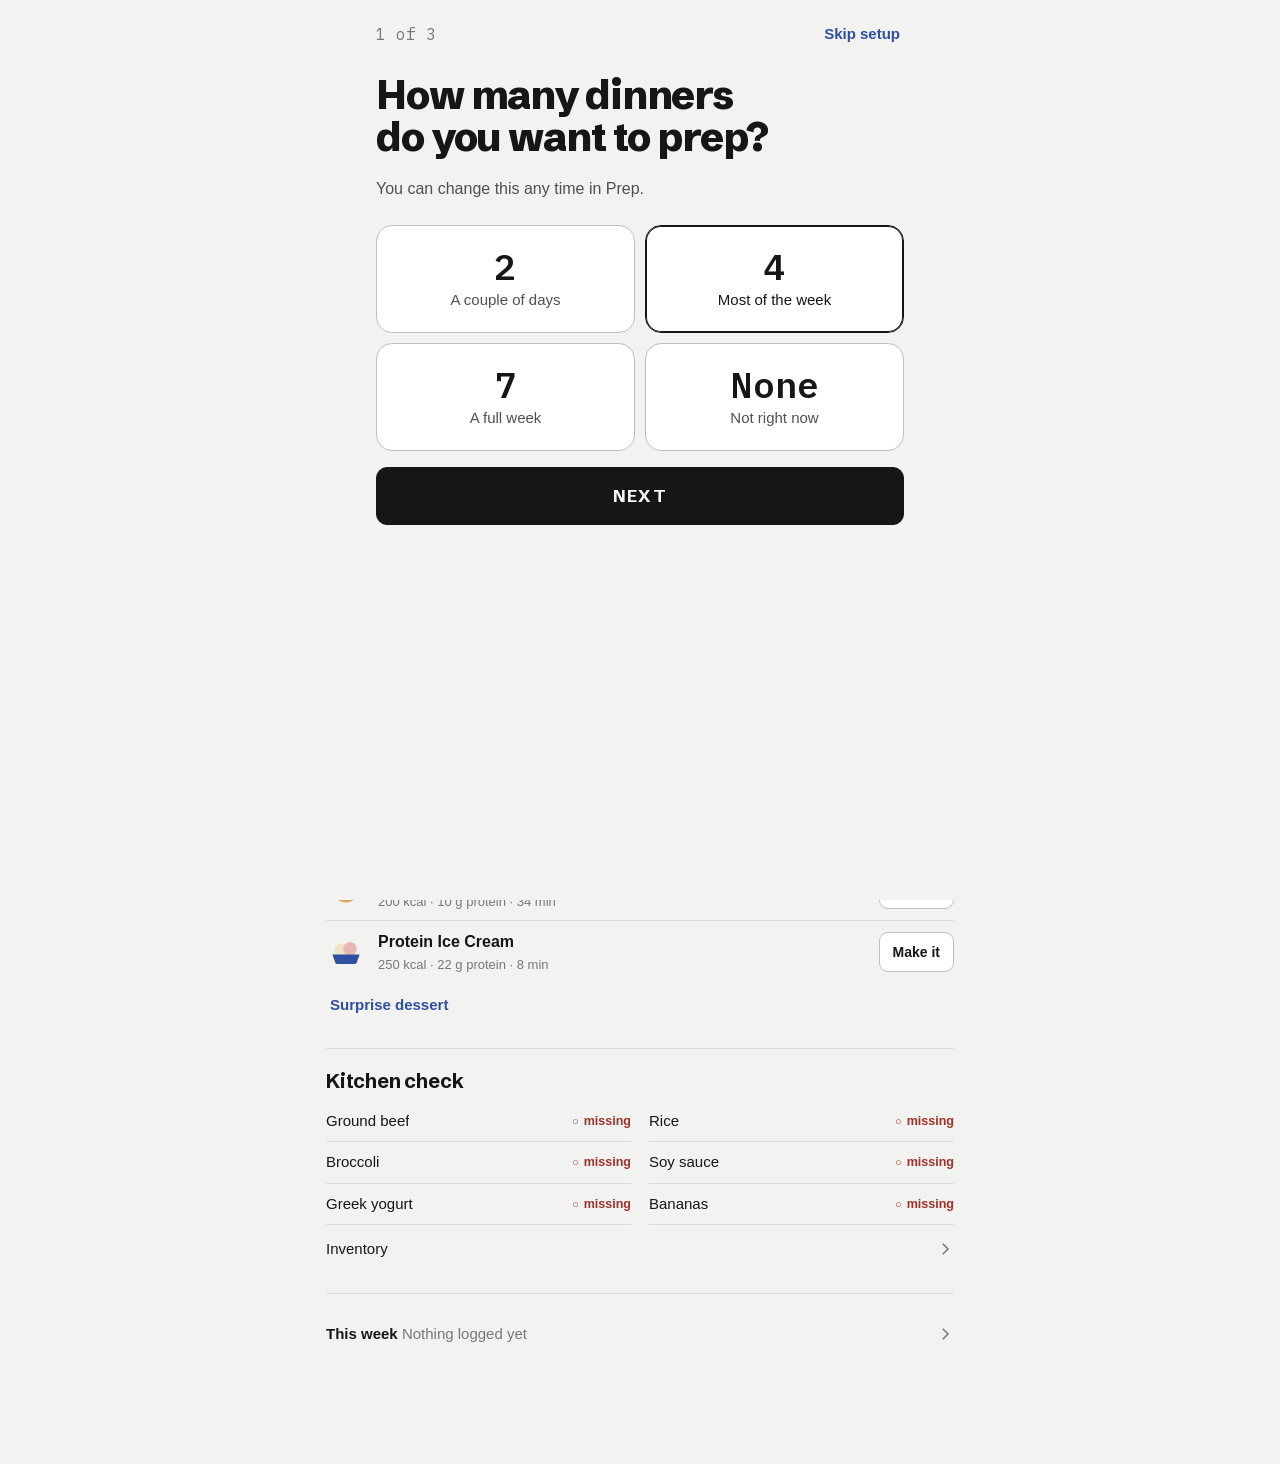
==== index.html @ 8b9ce817 "Chicken thighs everywhere chicken is used - Settings → Chicken (Breast/Thighs) sets the default for " ====
<!doctype html>
<html lang="en">
<head>
<meta charset="utf-8">
<meta name="app-version" content="ceb6e55f4ba6">
<meta name="viewport" content="width=device-width, initial-scale=1, viewport-fit=cover">
<meta name="apple-mobile-web-app-capable" content="yes">
<meta name="mobile-web-app-capable" content="yes">
<meta name="apple-mobile-web-app-title" content="Dinner">
<meta name="apple-mobile-web-app-status-bar-style" content="default">
<meta name="theme-color" content="#F2F3F0" media="(prefers-color-scheme: light)">
<meta name="theme-color" content="#0E100F" media="(prefers-color-scheme: dark)">
<link rel="manifest" href="manifest.webmanifest">
<link rel="apple-touch-icon" href="icons/icon-180.png">
<link rel="icon" type="image/png" sizes="192x192" href="icons/icon-192.png">
<title>Default Dinner</title>
<style>
@font-face{font-family:'IBM Plex Mono';font-style:normal;font-weight:400;font-display:swap;src:url(fonts/ibm-plex-mono-400.woff2) format('woff2');unicode-range:U+0000-00FF, U+0131, U+0152-0153, U+02BB-02BC, U+02C6, U+02DA, U+02DC, U+0304, U+0308, U+0329, U+2000-206F, U+20AC, U+2122, U+2191, U+2193, U+2212, U+2215, U+FEFF, U+FFFD;}
@font-face{font-family:'IBM Plex Mono';font-style:normal;font-weight:500;font-display:swap;src:url(fonts/ibm-plex-mono-500.woff2) format('woff2');unicode-range:U+0000-00FF, U+0131, U+0152-0153, U+02BB-02BC, U+02C6, U+02DA, U+02DC, U+0304, U+0308, U+0329, U+2000-206F, U+20AC, U+2122, U+2191, U+2193, U+2212, U+2215, U+FEFF, U+FFFD;}
@font-face{font-family:'IBM Plex Mono';font-style:normal;font-weight:600;font-display:swap;src:url(fonts/ibm-plex-mono-600.woff2) format('woff2');unicode-range:U+0000-00FF, U+0131, U+0152-0153, U+02BB-02BC, U+02C6, U+02DA, U+02DC, U+0304, U+0308, U+0329, U+2000-206F, U+20AC, U+2122, U+2191, U+2193, U+2212, U+2215, U+FEFF, U+FFFD;}
@font-face{font-family:'Schibsted Grotesk';font-style:normal;font-weight:500;font-display:swap;src:url(fonts/schibsted-grotesk.woff2) format('woff2');unicode-range:U+0000-00FF, U+0131, U+0152-0153, U+02BB-02BC, U+02C6, U+02DA, U+02DC, U+0304, U+0308, U+0329, U+2000-206F, U+20AC, U+2122, U+2191, U+2193, U+2212, U+2215, U+FEFF, U+FFFD;}
@font-face{font-family:'Schibsted Grotesk';font-style:normal;font-weight:600;font-display:swap;src:url(fonts/schibsted-grotesk.woff2) format('woff2');unicode-range:U+0000-00FF, U+0131, U+0152-0153, U+02BB-02BC, U+02C6, U+02DA, U+02DC, U+0304, U+0308, U+0329, U+2000-206F, U+20AC, U+2122, U+2191, U+2193, U+2212, U+2215, U+FEFF, U+FFFD;}
@font-face{font-family:'Schibsted Grotesk';font-style:normal;font-weight:700;font-display:swap;src:url(fonts/schibsted-grotesk.woff2) format('woff2');unicode-range:U+0000-00FF, U+0131, U+0152-0153, U+02BB-02BC, U+02C6, U+02DA, U+02DC, U+0304, U+0308, U+0329, U+2000-206F, U+20AC, U+2122, U+2191, U+2193, U+2212, U+2215, U+FEFF, U+FFFD;}
@font-face{font-family:'Schibsted Grotesk';font-style:normal;font-weight:800;font-display:swap;src:url(fonts/schibsted-grotesk.woff2) format('woff2');unicode-range:U+0000-00FF, U+0131, U+0152-0153, U+02BB-02BC, U+02C6, U+02DA, U+02DC, U+0304, U+0308, U+0329, U+2000-206F, U+20AC, U+2122, U+2191, U+2193, U+2212, U+2215, U+FEFF, U+FFFD;}
</style>
</head>
<body>

<style>
/* =========================================================================
   Default Dinner — styles
   Steel-cool neutrals, ink controls, enamel-cookware blue accent.
   ========================================================================= */
:root {
  --bg:#F2F3F0; --surface:#FFFFFF; --surface-2:#E8EAE5; --ink:#141714; --ink-2:#4B524C; --ink-3:#737A74;
  --line:#DADED8; --line-strong:#BCC2BB;
  --accent:#2F4FA3; --accent-soft:#E2E8F6;
  --ok:#2A6A3D; --ok-soft:#E0EEE3; --warn:#855600; --warn-soft:#F5EAD3; --bad:#A1302A; --bad-soft:#F6E0DC; --on-bad:#FFFFFF;
  --btn:#141714; --on-btn:#F6F7F4;
  --bowl:#FFFFFF; --bowl-rim:#E3E5E0;
  --f-rice:#EEE8D8; --f-beef:#7B4A34; --f-chicken:#D6AB70; --f-broc:#5A8A4A; --f-leaf:#9CC47A; --f-bean:#3A3333; --f-corn:#E4BB45;
  --f-spinach:#3D6D3A; --f-cuc:#B4D29C; --f-tomato:#CF4F39; --f-potato:#D8B068; --f-scallion:#3C7631; --f-yogurt:#FFFFFF; --f-bbq:#5A2A1C;
  --f-bread:#C98F52; --f-crust:#9A6433; --f-choc:#3A2419; --f-brownie:#4A2F24; --f-brownie-hi:#6E4938; --f-dough:#D9A866; --f-glaze:#5A3A2C;
  --f-cream:#F0E4C6; --f-cream-2:#E6B6B1; --f-cup:#2F4FA3;
  --shadow:0 1px 2px rgba(20,23,20,.05), 0 6px 20px rgba(20,23,20,.06);
  --font-display:'Schibsted Grotesk', ui-sans-serif, -apple-system, 'Helvetica Neue', Arial, sans-serif;
  --font-body:-apple-system, BlinkMacSystemFont, 'SF Pro Text', 'Segoe UI', Roboto, 'Helvetica Neue', Arial, sans-serif;
  --font-mono:'IBM Plex Mono', ui-monospace, 'SF Mono', Menlo, Consolas, monospace;
  --nav-h:62px;
  --safe-b:env(safe-area-inset-bottom, 0px);
  color-scheme:light;
}
@media (prefers-color-scheme: dark) {
  :root:not([data-theme="light"]):not([data-app-theme="light"]) {
    --bg:#0E100F; --surface:#171A18; --surface-2:#222623; --ink:#ECEEEA; --ink-2:#B0B7B1; --ink-3:#848B85;
    --line:#2A2F2B; --line-strong:#3E4540;
    --accent:#94AAEE; --accent-soft:#1D2540;
    --ok:#7FC290; --ok-soft:#16281B; --warn:#E3B55D; --warn-soft:#2D2311; --bad:#F28E82; --bad-soft:#351B18; --on-bad:#1A0D0B;
    --btn:#ECEEEA; --on-btn:#0E100F;
    --bowl:#1E2220; --bowl-rim:#2F3430;
    --f-rice:#D7D1BF; --f-yogurt:#EDEDE8; --f-cup:#5D78C8; --f-bbq:#8A4A36; --f-bean:#5A5050; --f-choc:#1F130D;
    --shadow:0 1px 2px rgba(0,0,0,.4);
    color-scheme:dark;
  }
}
:root[data-theme="dark"]:not([data-app-theme="light"]), :root[data-app-theme="dark"] {
  --bg:#0E100F; --surface:#171A18; --surface-2:#222623; --ink:#ECEEEA; --ink-2:#B0B7B1; --ink-3:#848B85;
  --line:#2A2F2B; --line-strong:#3E4540;
  --accent:#94AAEE; --accent-soft:#1D2540;
  --ok:#7FC290; --ok-soft:#16281B; --warn:#E3B55D; --warn-soft:#2D2311; --bad:#F28E82; --bad-soft:#351B18; --on-bad:#1A0D0B;
  --btn:#ECEEEA; --on-btn:#0E100F;
  --bowl:#1E2220; --bowl-rim:#2F3430;
  --f-rice:#D7D1BF; --f-yogurt:#EDEDE8; --f-cup:#5D78C8; --f-bbq:#8A4A36; --f-bean:#5A5050; --f-choc:#1F130D;
  --shadow:0 1px 2px rgba(0,0,0,.4);
  color-scheme:dark;
}

*, *::before, *::after { box-sizing:border-box; }
html { -webkit-text-size-adjust:100%; }
body { margin:0; background:var(--bg); color:var(--ink); font:16px/1.5 var(--font-body); -webkit-font-smoothing:antialiased; -webkit-tap-highlight-color:transparent; }
body.cooking { overflow:hidden; }
a { color:var(--accent); }
button { font:inherit; color:inherit; cursor:pointer; }
button:disabled { cursor:not-allowed; opacity:.55; }
svg { display:block; }
ul, ol { margin:0; padding:0; list-style:none; }
p { margin:0; }
h1, h2, h3 { margin:0; text-wrap:balance; }
dl, dd { margin:0; }
:focus-visible { outline:3px solid var(--accent); outline-offset:2px; border-radius:6px; }
[tabindex="-1"]:focus { outline:none; }
.visually-hidden { position:absolute !important; width:1px; height:1px; overflow:hidden; clip:rect(0 0 0 0); white-space:nowrap; }
.skip { position:absolute; left:-999px; top:8px; background:var(--btn); color:var(--on-btn); padding:10px 14px; border-radius:8px; z-index:100; }
.skip:focus { left:16px; }
.mono { font-family:var(--font-mono); font-variant-numeric:tabular-nums; }
.muted { color:var(--ink-3); }
.center { text-align:center; }

/* ---------- Layout ---------- */
.app { max-width:660px; margin:0 auto; padding-inline:max(16px, env(safe-area-inset-left, 0px)); padding-block:calc(env(safe-area-inset-top, 0px) + 6px) calc(var(--nav-h) + var(--safe-b) + 28px); }
#view { outline:none; }

/* ---------- Type ---------- */
.display { font-family:var(--font-display); font-weight:800; font-size:clamp(30px, 8.6vw, 40px); line-height:1.04; letter-spacing:-.028em; margin:6px 0 18px; }
.h1 { font-family:var(--font-display); font-weight:800; font-size:clamp(27px, 7.4vw, 34px); line-height:1.08; letter-spacing:-.022em; }
.h2 { font-family:var(--font-display); font-weight:700; font-size:20px; line-height:1.2; letter-spacing:-.01em; }
.h3 { font-size:14px; font-weight:700; letter-spacing:.01em; margin:18px 0 6px; color:var(--ink); }
.label { font-size:12px; font-weight:700; letter-spacing:.09em; text-transform:uppercase; color:var(--ink-3); margin:22px 0 4px; }
.eyebrow, .kicker { font-size:12px; font-weight:600; letter-spacing:.07em; text-transform:uppercase; color:var(--ink-3); }
.lede { color:var(--ink-2); font-size:16px; max-width:36em; margin:4px 0 8px; }
.fine { font-size:12.5px; color:var(--ink-3); margin-top:8px; max-width:44em; }
.meta, .meta.mono { font-family:var(--font-body); font-size:13px; color:var(--ink-3); font-variant-numeric:tabular-nums; }

/* ---------- Header / nav ---------- */
.top { display:flex; justify-content:space-between; align-items:center; min-height:48px; }
.page-head { display:flex; justify-content:space-between; align-items:center; gap:12px; min-height:56px; margin-top:6px; }
.back { display:inline-flex; align-items:center; gap:2px; min-height:44px; margin-left:-8px; padding-right:10px; color:var(--ink-2); text-decoration:none; font-weight:600; font-size:15px; }
.back svg { width:22px; height:22px; fill:none; stroke:currentColor; stroke-width:2; }
.icon-btn { width:44px; height:44px; display:grid; place-items:center; border-radius:10px; border:0; background:transparent; color:var(--ink); flex:none; text-decoration:none; }
.icon-btn svg { width:23px; height:23px; fill:none; stroke:currentColor; stroke-width:1.8; stroke-linecap:round; stroke-linejoin:round; }
.icon-btn:hover { background:var(--surface-2); }
.fav svg { stroke-width:1.6; }
.fav.on svg { fill:var(--ink); }
.fav-mark { color:var(--ink); }

.tabbar { position:fixed; left:0; right:0; bottom:0; z-index:20; background:var(--surface); background:color-mix(in srgb, var(--surface) 90%, transparent); -webkit-backdrop-filter:saturate(1.4) blur(14px); backdrop-filter:saturate(1.4) blur(14px); border-top:1px solid var(--line); padding-bottom:var(--safe-b); }
.tabbar-inner { max-width:660px; margin:0 auto; display:grid; grid-template-columns:repeat(4, 1fr); padding-inline:4px; }
.tabbar a { display:flex; flex-direction:column; align-items:center; justify-content:center; gap:3px; min-height:var(--nav-h); color:var(--ink-3); text-decoration:none; font-size:11px; font-weight:600; letter-spacing:.05em; text-transform:uppercase; }
.tabbar svg { width:24px; height:24px; fill:none; stroke:currentColor; stroke-width:1.6; stroke-linecap:round; stroke-linejoin:round; }
.tabbar a[aria-current="page"] { color:var(--ink); }
.tabbar a[aria-current="page"] svg { stroke-width:2.2; }
body.cooking .tabbar { display:none; }

.tabs { display:flex; gap:2px; border-bottom:1px solid var(--line); overflow-x:auto; scrollbar-width:none; margin:4px 0 8px; }
.tabs::-webkit-scrollbar { display:none; }
.tabs a { flex:none; padding:12px 11px; min-height:46px; color:var(--ink-3); text-decoration:none; font-weight:600; font-size:15px; border-bottom:2px solid transparent; margin-bottom:-1px; white-space:nowrap; }
.tabs a[aria-current="page"] { color:var(--ink); border-bottom-color:var(--ink); }

/* ---------- Buttons & controls ---------- */
.btn { display:inline-flex; align-items:center; justify-content:center; gap:8px; min-height:48px; padding:0 16px; border-radius:11px; border:1px solid var(--line-strong); background:var(--surface); color:var(--ink); font-weight:600; font-size:15px; text-decoration:none; text-align:center; line-height:1.2; transition:background .15s, border-color .15s; }
.btn:hover { border-color:var(--ink-3); }
.btn svg { width:18px; height:18px; fill:none; stroke:currentColor; stroke-width:2; }
.btn.primary { background:var(--btn); color:var(--on-btn); border-color:var(--btn); }
.btn.primary:hover { opacity:.92; }
.btn.xl { width:100%; min-height:58px; font-family:var(--font-display); font-size:17px; font-weight:700; letter-spacing:.07em; text-transform:uppercase; }
.btn.small { min-height:40px; padding:0 13px; font-size:14px; border-radius:9px; }
.btn.wide { width:100%; margin-top:14px; }
.btn.danger { color:var(--bad); border-color:var(--bad); }
.btn.danger-fill { background:var(--bad); color:var(--on-bad); border-color:var(--bad); }
.text-btn { background:none; border:0; color:var(--accent); font-weight:600; font-size:15px; padding:8px 4px; min-height:44px; text-decoration:none; }
.btn-row { display:flex; flex-wrap:wrap; gap:8px; align-items:center; margin-top:14px; }
.btn-row.center { justify-content:center; }
.pair { display:grid; grid-template-columns:1fr 1fr; gap:10px; }

.seg { display:flex; flex-wrap:wrap; gap:3px; background:var(--surface-2); padding:3px; border-radius:11px; }
.seg button { flex:1 1 auto; min-height:40px; border:0; background:transparent; border-radius:8px; font-weight:600; font-size:14px; color:var(--ink-2); padding:6px 10px; line-height:1.2; }
.seg button[aria-checked="true"] { background:var(--surface); color:var(--ink); box-shadow:0 0 0 1px var(--line-strong), 0 1px 2px rgba(0,0,0,.06); }
.chips { display:flex; flex-wrap:wrap; gap:6px; }
.chip { min-height:40px; padding:6px 14px; border-radius:999px; border:1px solid var(--line-strong); background:var(--surface); font-weight:600; font-size:14px; color:var(--ink-2); line-height:1.2; }
.chip[aria-checked="true"], .chip[aria-pressed="true"] { background:var(--btn); color:var(--on-btn); border-color:var(--btn); }
.chip.big { min-height:46px; font-size:15px; }

input[type="checkbox"] { appearance:none; -webkit-appearance:none; width:26px; height:26px; margin:1px 0 0; border:2px solid var(--line-strong); border-radius:7px; background:var(--surface); display:grid; place-content:center; flex:none; cursor:pointer; }
input[type="checkbox"]:checked { background:var(--btn); border-color:var(--btn); }
input[type="checkbox"]:checked::after { content:''; width:12px; height:7px; border:solid var(--on-btn); border-width:0 0 2.5px 2.5px; transform:translateY(-1px) rotate(-45deg); }

.stepper { display:inline-flex; align-items:stretch; border:1px solid var(--line-strong); border-radius:11px; overflow:hidden; background:var(--surface); flex:none; }
.stepper button { width:46px; min-height:44px; border:0; background:transparent; font-size:22px; line-height:1; color:var(--ink); }
.stepper button:hover { background:var(--surface-2); }
.stepper output { min-width:76px; display:grid; place-items:center; font-size:14.5px; padding:0 6px; border-inline:1px solid var(--line); }

.switch { position:relative; width:52px; height:32px; border-radius:999px; border:0; background:var(--line-strong); flex:none; transition:background .15s; }
.switch span { position:absolute; top:3px; left:3px; width:26px; height:26px; border-radius:50%; background:var(--surface); box-shadow:0 1px 3px rgba(0,0,0,.25); transition:transform .15s; }
.switch[aria-checked="true"] { background:var(--btn); }
.switch[aria-checked="true"] span { transform:translateX(20px); background:var(--on-btn); }

/* ---------- Sections ---------- */
.sec { border-top:1px solid var(--line); padding-block:20px; }
.tabs + .sec, .tabs + .lede + .sec { border-top:0; padding-top:10px; }
.sec-head { display:flex; justify-content:space-between; align-items:baseline; gap:12px; margin-bottom:8px; }
details.sec > summary { display:flex; justify-content:space-between; align-items:center; gap:12px; list-style:none; cursor:pointer; min-height:32px; }
details.sec > summary::-webkit-details-marker { display:none; }
details.sec > summary::after { content:''; width:9px; height:9px; border:solid var(--ink-3); border-width:0 2px 2px 0; transform:rotate(45deg); margin:0 6px 4px auto; transition:transform .15s; flex:none; }
details.sec[open] > summary::after { transform:rotate(-135deg); margin-bottom:-4px; }
details.sec > summary .sum-aside { margin-left:auto; }
details.sec > .sec-body { padding-top:8px; }
.summary { margin-top:12px; font-size:15px; color:var(--ink-2); }
.summary strong { color:var(--ink); }
.bullets { display:grid; gap:6px; }
.bullets li { position:relative; padding-left:16px; max-width:40em; }
.bullets li::before { content:''; position:absolute; left:2px; top:.62em; width:5px; height:5px; border-radius:50%; background:var(--ink-3); }
.bullets.num { counter-reset:n; }
.bullets.num li { counter-increment:n; padding-left:24px; }
.bullets.num li::before { content:counter(n); background:none; width:auto; height:auto; top:0; font-family:var(--font-mono); font-size:13px; color:var(--ink-3); }
.callout { display:block; margin-top:10px; padding:10px 12px; border-radius:9px; background:var(--surface-2); font-size:14.5px; line-height:1.45; }
.callout strong { font-weight:700; margin-right:4px; }
.callout.warn { background:var(--warn-soft); }
.callout.warn strong { color:var(--warn); }
.callout.safe { background:var(--ok-soft); }
.callout.safe strong { color:var(--ok); }
.callout.tip { background:var(--accent-soft); }
.callout.tip strong { color:var(--accent); }
.empty { text-align:center; padding:26px 18px; border:1px dashed var(--line-strong); border-radius:14px; display:grid; gap:10px; justify-items:center; margin-block:14px; }
.empty-title { font-family:var(--font-display); font-weight:700; font-size:19px; }
.empty .muted { max-width:30em; }
.tag { display:inline-block; font-size:11px; font-weight:700; letter-spacing:.06em; text-transform:uppercase; color:var(--ink-2); background:var(--surface-2); border-radius:5px; padding:2px 6px; margin-left:6px; vertical-align:2px; }

/* ---------- Stock ---------- */
.stock { display:inline-flex; align-items:center; gap:5px; font-size:12.5px; font-weight:600; line-height:1.3; }
.stock i { font-style:normal; font-size:11px; }
.stock.in { color:var(--ok); }
.stock.low { color:var(--warn); }
.stock.out { color:var(--bad); }
.ready-line { display:block; font-size:13px; font-weight:600; }
.ready-line.ok { color:var(--ok); }
.ready-line.warn { color:var(--warn); }
.ready-line.bad { color:var(--bad); }
.ready-line.ok::before { content:'● '; }
.ready-line.warn::before { content:'◐ '; }
.ready-line.bad::before { content:'○ '; }

/* ---------- Tonight ---------- */
.banners { display:grid; gap:8px; margin:4px 0 10px; }
.banner { display:flex; justify-content:space-between; align-items:center; gap:10px; width:100%; min-height:52px; padding:10px 12px 10px 14px; border:1px solid var(--line); background:var(--surface); border-radius:12px; color:var(--ink); text-decoration:none; text-align:left; font-size:15px; }
.banner.ready { border-color:color-mix(in srgb, var(--ok) 45%, var(--line)); background:var(--ok-soft); }
.banner svg { width:18px; height:18px; fill:none; stroke:currentColor; stroke-width:2; flex:none; }
.hero { background:var(--surface); border:1px solid var(--line); border-radius:18px; padding:18px 16px 14px; box-shadow:var(--shadow); margin-bottom:10px; }
.hero-top { display:flex; gap:14px; align-items:center; }
.hero-title { min-width:0; display:grid; gap:2px; }
.hero-name { font-family:var(--font-display); font-weight:800; font-size:25px; line-height:1.1; letter-spacing:-.018em; }
.hero-name a { color:inherit; text-decoration:none; }
.hero-name a:hover { text-decoration:underline; text-decoration-thickness:1px; text-underline-offset:3px; }
.portion { margin-top:14px; padding:9px 11px; background:var(--surface-2); border-radius:9px; font-size:13.5px; color:var(--ink-2); }
.hero-actions { display:grid; gap:10px; margin-top:16px; }
.hero-actions .text-btn { justify-self:center; }
.stats { display:grid; grid-template-columns:repeat(4, 1fr); gap:14px 8px; margin-top:14px; padding-top:14px; border-top:1px solid var(--line); }
.stats dt { font-size:11px; font-weight:700; letter-spacing:.07em; text-transform:uppercase; color:var(--ink-3); }
.stats dd { display:flex; align-items:baseline; gap:2px; flex-wrap:wrap; }
.stats .num { font-family:var(--font-display); font-weight:700; font-size:21px; font-variant-numeric:tabular-nums; letter-spacing:-.01em; }
.stats .unit { font-size:12px; color:var(--ink-3); }
.stat-line { margin-top:12px; font-size:14px; color:var(--ink-2); }
.sec > .stats:first-child, .sec-body > .stats:first-child { margin-top:0; border-top:0; padding-top:0; }
.drows li { display:flex; align-items:center; gap:10px; padding:9px 0; border-bottom:1px solid var(--line); }
.drows li:last-child { border-bottom:0; }
.drow-main { flex:1; display:flex; gap:12px; align-items:center; color:var(--ink); text-decoration:none; min-width:0; }
.drow-main > span { display:grid; gap:1px; min-width:0; }
.drow-name { font-weight:650; font-size:16px; }
.kcheck { display:grid; grid-template-columns:1fr 1fr; column-gap:18px; }
.kcheck li { display:flex; justify-content:space-between; align-items:center; gap:8px; padding:9px 0; border-bottom:1px solid var(--line); min-width:0; }
.kc-name { font-size:15px; overflow:hidden; text-overflow:ellipsis; white-space:nowrap; }
.link-row { display:flex; justify-content:space-between; align-items:center; gap:10px; min-height:48px; color:var(--ink); text-decoration:none; font-size:15px; }
.link-row svg { width:18px; height:18px; fill:none; stroke:var(--ink-3); stroke-width:2; flex:none; }
.sec > .link-row:only-child { min-height:40px; }

/* ---------- Lists: meals, desserts ---------- */
.mrows li.mrow { display:flex; align-items:flex-start; gap:6px; padding:14px 0; border-bottom:1px solid var(--line); }
.mrows li.mrow:last-child { border-bottom:0; }
.mrow-main { flex:1; display:flex; gap:14px; align-items:flex-start; color:var(--ink); text-decoration:none; min-width:0; }
.mrow-body { display:grid; gap:3px; min-width:0; }
.mrow-name { font-family:var(--font-display); font-weight:700; font-size:19px; line-height:1.2; letter-spacing:-.01em; }
.mrow-flavor { font-size:14px; color:var(--ink-2); display:-webkit-box; -webkit-line-clamp:2; -webkit-box-orient:vertical; overflow:hidden; }
.bowl, .glyph { flex:none; max-width:100%; height:auto; }
.shared li { display:grid; grid-template-columns:1fr auto; gap:0 10px; padding:9px 0; border-bottom:1px solid var(--line); }
.sh-name { font-weight:600; }
.sh-count { font-size:13px; color:var(--ink-3); }
.sh-count::after { content:' recipes'; font-family:var(--font-body); }
.sh-list { grid-column:1 / -1; font-size:13px; color:var(--ink-3); }

.rhead { display:grid; gap:4px; margin-bottom:4px; }
.rhead-top { display:flex; align-items:center; gap:12px; }
.rhead-title { flex:1; min-width:0; }
.rhead .h1 { font-size:clamp(24px, 6.6vw, 30px); }
.rhead .fine { margin-top:2px; }
.macros { display:grid; grid-template-columns:repeat(5, minmax(0, 1fr)); gap:6px; margin-top:10px; padding:10px 0; border-block:1px solid var(--line); }
.macros dt { font-size:10.5px; font-weight:700; letter-spacing:.06em; text-transform:uppercase; color:var(--ink-3); }
.macros dd { display:flex; align-items:baseline; gap:2px; flex-wrap:wrap; }
.macros .num { font-family:var(--font-display); font-weight:700; font-size:19px; font-variant-numeric:tabular-nums; letter-spacing:-.01em; }
.macros .unit { font-size:11.5px; color:var(--ink-3); }
.rtabs { position:sticky; top:0; z-index:5; display:grid; grid-template-columns:repeat(4, 1fr); background:var(--bg); border-bottom:1px solid var(--line); margin:8px -16px 0; padding:0 16px; }
.rtabs button { min-height:48px; border:0; background:none; font-size:14.5px; font-weight:600; color:var(--ink-3); border-bottom:2px solid transparent; margin-bottom:-1px; padding:0 2px; }
.rtabs button[aria-selected="true"] { color:var(--ink); border-bottom-color:var(--ink); }
.rpanel { padding-top:6px; min-height:40vh; }
.h3.first { margin-top:12px; }
.body-text { max-width:40em; }
.detail-line { margin:8px 0 0; font-size:14px; display:flex; justify-content:space-between; border-bottom:1px solid var(--line); padding-bottom:7px; }
.more-opts { margin:-14px 0 4px; }
.rhead + .opts { padding-bottom:18px; }
.more-opts .opts { padding-block:6px 4px; }
.inv-cats { margin-top:14px; }
.inv-cat { border-bottom:1px solid var(--line); }
.inv-cat > summary { display:flex; align-items:center; gap:10px; min-height:56px; cursor:pointer; list-style:none; }
.inv-cat > summary::-webkit-details-marker { display:none; }
.inv-cat > summary::after { content:''; width:8px; height:8px; border:solid var(--ink-3); border-width:0 2px 2px 0; transform:rotate(-45deg); margin-right:6px; transition:transform .15s; flex:none; }
.inv-cat[open] > summary::after { transform:rotate(45deg); }
.inv-cat-name { flex:1; font-family:var(--font-display); font-weight:700; font-size:18px; }
.inv-cat-status { font-size:13.5px; font-weight:600; color:var(--ink-3); }
.inv-cat-status.low { color:var(--warn); }
.inv-cat-status.out { color:var(--bad); }
.inv-cat .inv { border-top:1px solid var(--line); margin-bottom:6px; }
.shop-top { display:grid; gap:4px; margin:10px 0 6px; }
.shop-top .btn.wide { margin-top:4px; }
.add-note { margin-top:6px; }
.set-group { margin-top:4px; }
.more-settings { margin-top:10px; }
.opts { display:grid; gap:14px; padding-block:14px 20px; }
.opt { display:grid; gap:6px; }
.opt-label { font-size:12px; font-weight:700; letter-spacing:.08em; text-transform:uppercase; color:var(--ink-3); }
.cta-bar { position:sticky; bottom:calc(var(--nav-h) + var(--safe-b) + 10px); z-index:6; padding-top:10px; margin-top:8px; }
.cta-bar .btn { box-shadow:0 8px 24px rgba(0,0,0,.18); }

.tiers { display:grid; gap:2px; margin-top:12px; }
.tiers > div { display:grid; grid-template-columns:76px 1fr; gap:10px; padding:9px 10px; border-radius:9px; }
.tiers dt { font-weight:700; font-size:14px; color:var(--ink-3); }
.tiers dd { font-size:14.5px; color:var(--ink-2); }
.tiers > div.on { background:var(--surface-2); }
.tiers > div.on dt, .tiers > div.on dd { color:var(--ink); }

.ings li.ing { display:grid; grid-template-columns:26px 1fr auto; gap:2px 12px; align-items:start; padding:11px 0; border-bottom:1px solid var(--line); }
.ings li.ing:last-child { border-bottom:0; }
.ings label, .ing-label { display:flex; flex-direction:column; gap:1px; cursor:pointer; min-width:0; }
.ing-name { font-weight:600; font-size:15.5px; }
.ing-note { font-size:13px; color:var(--ink-3); }
.ing-amt { font-size:14px; text-align:right; padding-top:2px; white-space:nowrap; }
.ing:has(input:checked) .ing-name { color:var(--ink-3); text-decoration:line-through; text-decoration-thickness:1.5px; }
.ings.plain li.ing { grid-template-columns:1fr auto; }
.ings.plain li.ing > span:first-child { display:none; }
.ing-group + .ing-group .h3 { margin-top:16px; }
.ing-group .h3:first-child { margin-top:10px; }

.timeline li { display:grid; grid-template-columns:54px 1fr; gap:8px; padding:9px 0; border-bottom:1px dashed var(--line); }
.timeline li:last-child { border-bottom:0; }
.timeline .t { font-size:14px; color:var(--ink-2); padding-top:1px; }
.tl-body { display:grid; gap:2px; }
.tl-title { font-weight:600; }
.tl-text { font-size:14px; color:var(--ink-2); }

.more { margin-top:10px; }
.more > summary { color:var(--accent); font-weight:600; font-size:15px; cursor:pointer; min-height:40px; display:flex; align-items:center; }
.micro { width:100%; border-collapse:collapse; margin-top:6px; font-size:14px; }
.micro th, .micro td { padding:7px 0; border-bottom:1px solid var(--line); text-align:left; font-weight:400; }
.micro thead th { font-size:11px; font-weight:700; letter-spacing:.07em; text-transform:uppercase; color:var(--ink-3); }
.micro td { text-align:right; }
.micro thead th:not(:first-child) { text-align:right; }

.kv { display:grid; }
.kv > div { display:grid; grid-template-columns:118px 1fr; gap:12px; padding:10px 0; border-bottom:1px solid var(--line); }
.kv > div:last-child { border-bottom:0; }
.kv dt { font-weight:650; font-size:14px; color:var(--ink-2); }
.kv dd { font-size:15px; }
.kv.big dd { font-size:17px; }
.steps { counter-reset:s; display:grid; }
.steps li { counter-increment:s; position:relative; padding:12px 0 12px 36px; border-bottom:1px solid var(--line); display:grid; gap:3px; }
.steps li:last-child { border-bottom:0; }
.steps li::before { content:counter(s); position:absolute; left:0; top:12px; width:24px; height:24px; border-radius:50%; border:1px solid var(--line-strong); display:grid; place-items:center; font:600 12px var(--font-mono); color:var(--ink-2); }
.st-title { font-weight:650; }
.st-text { color:var(--ink-2); font-size:15px; }

/* ---------- Sweet ---------- */
.wants { display:grid; grid-template-columns:1fr 1fr; gap:10px; }
.want { display:flex; flex-direction:column; justify-content:space-between; gap:12px; padding:14px; border:1px solid var(--line); border-radius:14px; background:var(--surface); min-height:118px; color:var(--ink); text-decoration:none; font-family:var(--font-display); font-weight:700; font-size:17px; line-height:1.15; letter-spacing:-.01em; }
.want:hover { border-color:var(--ink-3); }
.glance > div { display:grid; grid-template-columns:150px 1fr; gap:10px; padding:10px 0; border-bottom:1px solid var(--line); }
.glance > div:last-child { border-bottom:0; }
.glance dt { font-size:14px; font-weight:650; color:var(--ink-2); }
.glance dd a { font-weight:600; text-decoration:none; display:inline-block; padding-block:8px; margin-block:-8px; }
.glance dd a:hover { text-decoration:underline; }
.qty-more { margin-top:14px; }
.qty-more > summary { font-size:14px; font-weight:700; color:var(--ink); }
.qty-more > summary::after { content:' Show'; color:var(--accent); font-weight:600; margin-left:6px; }
.qty-more[open] > summary::after { content:' Hide'; }

/* ---------- Prep ---------- */
.split li.split-row, .bake-rows li { display:flex; align-items:center; gap:12px; padding:9px 0; border-bottom:1px solid var(--line); flex-wrap:wrap; }
.split li:last-child, .bake-rows li:last-child { border-bottom:0; }
.split-name { flex:1; font-weight:600; min-width:90px; }
.bake-rows label { display:flex; align-items:center; gap:10px; flex:1; font-weight:600; cursor:pointer; min-height:44px; }
.bake-rows .seg { flex-basis:100%; }
.qty li { display:grid; grid-template-columns:1fr auto; gap:1px 12px; padding:9px 0; border-bottom:1px solid var(--line); align-items:baseline; }
.qty li:last-child { border-bottom:0; }
.q-name { font-weight:600; font-size:15px; }
.q-use { font-size:14px; text-align:right; }
.qty .stock { grid-column:1; }
.q-buy { grid-column:2; text-align:right; font-size:12.5px; color:var(--ink-2); }
.progress-line { font-size:14px; color:var(--ink-2); margin:6px 0 2px; display:flex; align-items:center; gap:4px; flex-wrap:wrap; }
.progress-line .text-btn { min-height:32px; padding:0 4px; font-size:14px; }
.tasks li.task { display:grid; grid-template-columns:26px 1fr; gap:4px 12px; padding:13px 0; border-bottom:1px solid var(--line); align-items:start; }
.tasks li.task:last-child { border-bottom:0; }
.tasks label { display:grid; grid-template-columns:46px 1fr auto; gap:8px; cursor:pointer; min-width:0; }
.tasks .t { font-size:14px; color:var(--ink-2); padding-top:2px; }
.task-body { display:grid; gap:3px; min-width:0; }
.task-title { font-weight:650; font-size:15.5px; }
.task-text { font-size:14.5px; color:var(--ink-2); }
.done-word { font-size:12px; font-weight:700; letter-spacing:.06em; text-transform:uppercase; color:var(--ok); padding-top:3px; }
.task.done .task-title { color:var(--ink-3); text-decoration:line-through; text-decoration-thickness:1.5px; }
.task.done .task-text, .task.done .callout { opacity:.6; }
.task-link { grid-column:2; justify-self:start; min-height:36px; padding:4px 0 0 58px; font-size:14px; }
.where { font-size:13px; font-weight:650; }
.where.fridge { color:var(--ok); }
.where.freeze { color:var(--accent); }
.where.bad { color:var(--bad); }
.stored li.stored-row { display:flex; align-items:center; justify-content:space-between; gap:10px; padding:11px 0; border-bottom:1px solid var(--line); flex-wrap:wrap; }
.stored li:last-child { border-bottom:0; }
.stored-body { display:grid; gap:2px; min-width:0; }
.stored-actions { display:flex; align-items:center; gap:4px; }
.stored-row.expired .task-title { color:var(--ink-3); }

/* ---------- Inventory ---------- */
.inv-summary { display:flex; gap:18px; flex-wrap:wrap; margin:10px 0 12px; font-size:14px; color:var(--ink-2); }
.inv-summary strong { color:var(--ink); font-size:16px; margin-right:3px; }
.inv-cat .label { margin-top:24px; }
.inv-row { width:100%; display:flex; align-items:center; justify-content:space-between; gap:12px; padding:10px 0; background:none; border:0; border-bottom:1px solid var(--line); text-align:left; min-height:58px; }
.inv li:last-child .inv-row { border-bottom:0; }
.inv-body { display:grid; gap:1px; min-width:0; }
.inv-name { font-weight:600; font-size:15.5px; }
.inv-used { font-size:12.5px; color:var(--ink-3); }
.pill { display:inline-flex; align-items:center; justify-content:center; gap:6px; min-width:98px; height:34px; padding:0 10px; border-radius:999px; font-size:13px; font-weight:650; border:1px solid transparent; flex:none; }
.pill i { font-style:normal; font-size:11px; }
.pill.in { color:var(--ok); background:var(--ok-soft); }
.pill.low { color:var(--warn); background:var(--warn-soft); }
.pill.out { color:var(--ink-3); border-color:var(--line-strong); }
.inv-row:hover .pill { box-shadow:0 0 0 1px var(--ink-3); }
.danger-zone { margin-top:22px; padding-top:10px; border-top:1px solid var(--line); }
.checks li, .shop li { display:grid; grid-template-columns:26px 1fr; gap:12px; align-items:start; padding:10px 0; border-bottom:1px solid var(--line); }
.checks li:last-child, .shop li:last-child { border-bottom:0; }
.checks label, .shop label { cursor:pointer; display:grid; gap:1px; font-size:15.5px; }
.shop-name { font-weight:600; }
.shop-qty { font-size:13px; color:var(--ink-2); }
.shop li.done .shop-name { color:var(--ink-3); text-decoration:line-through; }
.stand { display:grid; gap:4px; font-size:16px; }
.add-item { display:flex; gap:8px; margin-top:16px; }
.add-item input { flex:1; min-width:0; min-height:44px; border:1px solid var(--line-strong); border-radius:10px; padding:0 12px; background:var(--surface); color:var(--ink); font:16px var(--font-body); }
.add-item input::placeholder { color:var(--ink-3); }
.make li { border-bottom:1px solid var(--line); }
.make li:last-child { border-bottom:0; }
.make-row { display:flex; align-items:center; gap:12px; padding:10px 0; color:var(--ink); text-decoration:none; }
.make-row > span:last-of-type { display:grid; gap:1px; min-width:0; }
.make-row.not > span:nth-child(2) { flex:1; }
ol.make { counter-reset:m; }
ol.make > li { counter-increment:m; }
ol.make .make-row::before { content:counter(m); font-family:var(--font-mono); font-size:13px; color:var(--ink-3); width:14px; flex:none; }
.make-name { font-weight:650; }
.make-note { font-size:13.5px; color:var(--ink-2); }
.make-note.ok { color:var(--ok); }
.make-note.warn { color:var(--warn); }
.make-time { flex:none; width:42px; text-align:center; background:var(--surface-2); border-radius:8px; padding:6px 0; font-size:14px; font-weight:600; }

/* ---------- Five-minute mode ---------- */
.heat li { border-bottom:1px solid var(--line); }
.heat li:last-child { border-bottom:0; }
.heat-item > summary { display:flex; align-items:center; gap:12px; padding:12px 0; cursor:pointer; list-style:none; }
.heat-item > summary::-webkit-details-marker { display:none; }
.heat-item > summary > svg:last-child { width:18px; height:18px; fill:none; stroke:var(--ink-3); stroke-width:2; transition:transform .15s; flex:none; }
.heat-item[open] > summary > svg:last-child { transform:rotate(90deg); }
.heat-body { flex:1; display:grid; gap:1px; min-width:0; }
.heat-detail { padding:0 0 16px; }
.heat-item.dim > summary { opacity:.72; }

/* ---------- Week / settings ---------- */
.log li { display:grid; grid-template-columns:44px 1fr auto; gap:10px; padding:9px 0; border-bottom:1px solid var(--line); font-size:15px; }
.log-day { color:var(--ink-3); font-size:13px; padding-top:2px; }
.set-row { display:flex; justify-content:space-between; align-items:center; gap:16px; padding:14px 0; border-bottom:1px solid var(--line); }
.set-row:last-child { border-bottom:0; }
.set-row.stack { flex-direction:column; align-items:stretch; gap:8px; }
.set-label { font-weight:600; display:block; }
.set-hint { display:block; font-size:13px; color:var(--ink-3); margin-top:2px; max-width:34em; }

/* ---------- Sheet / toast ---------- */
#sheet { position:fixed; inset:0; z-index:60; }
.backdrop { position:absolute; inset:0; background:rgba(8,10,9,.48); }
.sheet { position:absolute; left:50%; bottom:0; transform:translateX(-50%); width:min(660px, 100%); max-height:88vh; overflow:auto; background:var(--surface); border-radius:18px 18px 0 0; padding:14px 16px calc(18px + var(--safe-b)); animation:rise .2s ease-out; }
@keyframes rise { from { transform:translate(-50%, 24px); opacity:.4; } to { transform:translate(-50%, 0); opacity:1; } }
.sheet-inner { display:grid; gap:12px; }
.sheet-head { display:flex; justify-content:space-between; align-items:center; }
.pick { display:grid; gap:8px; }
.pick-row { width:100%; display:flex; align-items:center; gap:12px; padding:10px 12px 10px 10px; border:1px solid var(--line); border-radius:13px; background:var(--surface); text-align:left; }
.pick-row.current { border-color:var(--ink); box-shadow:inset 0 0 0 1px var(--ink); }
.pick-body { flex:1; display:grid; gap:2px; min-width:0; }
.pick-name { font-weight:700; font-size:16px; }
.toast { position:fixed; left:50%; transform:translateX(-50%); bottom:calc(var(--nav-h) + var(--safe-b) + 84px); z-index:80; background:var(--btn); color:var(--on-btn); padding:12px 16px; border-radius:11px; font-size:15px; font-weight:600; max-width:calc(100% - 32px); width:max-content; box-shadow:0 10px 30px rgba(0,0,0,.25); }
body.cooking .toast { bottom:calc(110px + var(--safe-b)); }
.storage-warn { position:sticky; top:0; z-index:30; background:var(--warn-soft); color:var(--ink); font-size:13.5px; padding:8px 16px; text-align:center; }

/* ---------- Cooking mode ---------- */
#cook { position:fixed; inset:0; z-index:50; background:var(--bg); }
.cook { position:relative; display:flex; flex-direction:column; height:100%; height:100dvh; }
.cook-top { display:flex; align-items:center; gap:8px; padding:calc(env(safe-area-inset-top, 0px) + 6px) max(10px, calc((100% - 660px) / 2)) 6px; }
.cook-recipe { flex:1; font-weight:650; font-size:15px; min-width:0; overflow:hidden; text-overflow:ellipsis; white-space:nowrap; }
.cook-count { font-size:14px; color:var(--ink-2); padding-right:8px; }
.progress { height:4px; background:var(--line); }
.progress span { display:block; height:100%; background:var(--ink); transition:width .25s; }
.timer-strip { display:flex; gap:8px; overflow-x:auto; padding:10px max(16px, calc((100% - 660px) / 2)) 0; scrollbar-width:none; }
.timer-strip::-webkit-scrollbar { display:none; }
.tchip { display:flex; align-items:center; gap:8px; flex:none; min-height:40px; padding:0 12px; border-radius:999px; border:1px solid var(--line-strong); background:var(--surface); font-size:13.5px; }
.tchip-name { max-width:130px; overflow:hidden; text-overflow:ellipsis; white-space:nowrap; font-weight:600; }
.tchip.running { border-color:var(--accent); }
.tchip.done { background:var(--ok-soft); border-color:var(--ok); }
.cook-body { flex:1; overflow-y:auto; -webkit-overflow-scrolling:touch; padding:22px max(16px, calc((100% - 660px) / 2)) 28px; }
.cook-step { font-size:13px; letter-spacing:.06em; text-transform:uppercase; color:var(--ink-3); }
.cook-title { font-family:var(--font-display); font-weight:800; font-size:clamp(30px, 8vw, 40px); line-height:1.06; letter-spacing:-.024em; margin:6px 0 14px; outline:none; }
.cook-text { font-size:clamp(20px, 5.4vw, 23px); line-height:1.45; max-width:32em; }
.cook-sub { font-size:15px; color:var(--ink-2); margin-bottom:6px; }
.cook-body .callout { font-size:16px; margin-top:14px; }
.cook-body .h3 { font-size:15px; margin-top:22px; }
.timer-start { width:100%; min-height:68px; margin-top:22px; font-size:18px; border-width:2px; border-color:var(--ink); }
.timer-start .mono { font-size:22px; font-weight:600; }
.timer { margin-top:22px; border:2px solid var(--line-strong); border-radius:18px; padding:16px; display:grid; justify-items:center; gap:4px; }
.timer .pair { width:100%; margin-top:10px; }
.timer-big { font-size:clamp(56px, 18vw, 76px); font-weight:600; line-height:1; letter-spacing:-.02em; }
.timer-label { font-size:14px; font-weight:600; color:var(--ink-2); }
.timer.running { border-color:var(--accent); }
.timer.done { border-color:var(--ok); background:var(--ok-soft); }
.timer.done .timer-label { color:var(--ok); }
.cook-controls { display:grid; grid-template-columns:1fr 1fr 1fr 1.7fr; gap:8px; padding:10px max(12px, calc((100% - 660px) / 2)) calc(12px + var(--safe-b)); border-top:1px solid var(--line); background:var(--surface); }
.cook-controls .btn { min-height:62px; font-size:16px; padding:0 8px; border-radius:13px; }
.cook-controls .btn.primary { font-family:var(--font-display); font-weight:700; font-size:18px; letter-spacing:.04em; text-transform:uppercase; }
.cook-controls .span3 { grid-column:span 3; }
.check-line { display:flex; gap:12px; align-items:center; margin-top:18px; font-size:16px; }
.check-line label { cursor:pointer; }
.paused { position:absolute; inset:0; background:var(--bg); background:color-mix(in srgb, var(--bg) 96%, transparent); display:grid; place-content:center; gap:14px; text-align:center; padding:24px; }
.paused .btn { min-width:240px; }

/* ---------- Onboarding ---------- */
#onboarding { position:fixed; inset:0; z-index:70; background:var(--bg); overflow-y:auto; }
.ob { max-width:560px; margin:0 auto; padding:calc(env(safe-area-inset-top, 0px) + 8px) 16px calc(24px + var(--safe-b)); }
.ob-top { display:grid; grid-template-columns:1fr auto auto; align-items:center; gap:8px; min-height:52px; }
.ob-body { display:grid; gap:16px; padding-top:14px; }
.ob-body .display { margin:0; }
.ob-choices { display:grid; grid-template-columns:1fr 1fr; gap:10px; }
.ob-choice { display:grid; place-content:center; gap:2px; min-height:108px; border:1px solid var(--line-strong); border-radius:16px; background:var(--surface); text-align:center; font-size:15px; color:var(--ink-2); }
.ob-choice.on { border-color:var(--ink); box-shadow:inset 0 0 0 1px var(--ink); color:var(--ink); }
.ob-big { font-size:36px; font-weight:600; color:var(--ink); line-height:1.1; }
.ob-grid { display:flex; flex-wrap:wrap; gap:8px; }
.basics { justify-self:start; }

/* ---------- Responsive ---------- */
@media (max-width: 380px) {
  .stats { grid-template-columns:repeat(4, 1fr); gap:12px 4px; }
  .stats .num { font-size:18px; }
  .kv > div, .glance > div { grid-template-columns:1fr; gap:2px; }
  .kcheck { grid-template-columns:1fr; }
  .tasks label { grid-template-columns:40px 1fr auto; }
  .cook-controls .btn { font-size:15px; }
  .cook-controls .btn.primary { font-size:16px; }
}
@media (min-width: 720px) {
  .app { padding-top:24px; }
  .wants { grid-template-columns:repeat(4, 1fr); }
}
@media (hover: none) {
  .btn:hover, .want:hover { border-color:var(--line-strong); }
  .icon-btn:hover { background:transparent; }
}
@media (prefers-reduced-motion: reduce) {
  *, *::before, *::after { animation:none !important; transition:none !important; scroll-behavior:auto !important; }
}

/* ---------- "I have…" protein amount ---------- */
.amount-box { display:grid; gap:8px; margin-top:6px; padding:12px; border:1px solid var(--line); border-radius:12px; background:var(--surface); }
.amount-row { display:flex; gap:8px; align-items:stretch; }
.amount-input { width:110px; min-height:44px; border:1px solid var(--line-strong); border-radius:10px; padding:0 12px; background:var(--surface); color:var(--ink); font-size:18px; }
.amount-row .seg { flex:1; }
.amount-box .fine { margin-top:0; }

/* ---------- Notes, week plan, backup, kitchen update ---------- */
.callout.note { background:var(--accent-soft); margin:10px 0 4px; }
.callout.note strong { color:var(--accent); }
.note-text { white-space:pre-wrap; }
.note-input { width:100%; min-height:88px; border:1px solid var(--line-strong); border-radius:10px; padding:10px 12px; background:var(--surface); color:var(--ink); font:16px/1.45 var(--font-body); resize:vertical; }
.week-plan { border:1px solid var(--line); border-radius:12px; background:var(--surface); padding:0 12px; margin:12px 0 4px; }
.week-plan > summary { display:flex; align-items:center; justify-content:space-between; gap:10px; min-height:52px; cursor:pointer; list-style:none; }
.week-plan > summary::-webkit-details-marker { display:none; }
.week-title { font-weight:700; }
.week-count { font-size:14px; color:var(--accent); font-weight:600; }
.week-plan .split { border-top:1px solid var(--line); }
.week-plan .fine { margin-bottom:10px; }
.text-btn.inline { min-height:0; padding:0 2px; font-size:13px; }
.backup .btn-row { margin-top:10px; }
.backup label.btn { cursor:pointer; }
.cook-inv { margin-top:4px; }
.seg button:focus-visible, .chip:focus-visible, .rtabs button:focus-visible { outline-offset:-2px; }

</style>
<a class="skip" href="#view">Skip to content</a>
<p id="storage-warn" class="storage-warn" hidden>Saving isn’t available in this browser. Changes last until you close the page.</p>
<div class="app"><main id="view" tabindex="-1"></main></div>
<nav class="tabbar" aria-label="Main">
  <div class="tabbar-inner">
    <a href="#/tonight" data-tab="tonight"><svg viewBox="0 0 24 24" aria-hidden="true"><circle cx="12" cy="12" r="8.5"/><circle cx="12" cy="12" r="4.5"/></svg><span>Tonight</span></a>
    <a href="#/meals" data-tab="meals"><svg viewBox="0 0 24 24" aria-hidden="true"><path d="M3.5 11.5h17a8.5 8.5 0 0 1-17 0z"/><path d="M9.5 8c0-1.3 1.2-1.4 1.2-2.8M14 8c0-1.3 1.2-1.4 1.2-2.8"/></svg><span>Meals</span></a>
    <a href="#/sweet" data-tab="sweet"><svg viewBox="0 0 24 24" aria-hidden="true"><circle cx="12" cy="12" r="8.5"/><circle cx="12" cy="12" r="3"/><path d="M4.8 10.2c1.8.8 2.6-.9 4.3 0M14.8 8.6c1.4.9 2.4-.6 4 .6"/></svg><span>Sweet</span></a>
    <a href="#/inventory" data-tab="inventory"><svg viewBox="0 0 24 24" aria-hidden="true"><path d="M10 6.5h10M10 12h10M10 17.5h10"/><path d="M3.8 6.4l1.3 1.3 2.2-2.4M3.8 11.9l1.3 1.3 2.2-2.4"/><circle cx="5.5" cy="17.5" r="1.2"/></svg><span>Inventory</span></a>
  </div>
</nav>
<div id="sheet" hidden></div>
<div id="cook" hidden></div>
<div id="onboarding" hidden></div>
<div id="toast" class="toast" role="status" aria-live="polite" hidden></div>
<script>window.__OFFLINE__ = true;</script>
<script>
'use strict';
/* =========================================================================
   Pantry — data layer
   Nutrition values are approximate, per 100 g, from USDA-style references.
   Order: kcal, protein g, carbs g, fat g, fiber g, sodium mg, potassium mg,
          calcium mg, iron mg, vitamin A mcg RAE, vitamin C mg, vitamin D mcg,
          magnesium mg
   ========================================================================= */

const NUT_KEYS = ['kcal','protein','carbs','fat','fiber','sodium','potassium','calcium','iron','vitA','vitC','vitD','magnesium'];

const NUT = {
  beef:        [152,20.9,0,7,0,66,336,12,2.3,0,0,0.1,21],       // 93/7 raw
  chicken:     [120,22.5,0,2.6,0,45,334,5,0.4,9,0,0.1,28],      // breast raw
  thighs:      [135,19,0,6.5,0,90,230,8,0.9,15,0,0.1,22],        // boneless skinless thigh raw (typical retail)
  p_beef:      [200,27.5,0,9.5,0,85,420,15,3,0,0,0.1,26],       // cooked
  p_chicken:   [165,31,0,3.6,0,74,256,15,1,9,0,0.1,29],         // cooked breast
  p_thighs:    [185,24,0,9.5,0,105,240,10,1.2,18,0,0.1,24],     // cooked thigh
  yogurt:      [73,10,3.9,1.9,0,34,141,115,0.1,20,0,0,11],      // 2% Greek
  eggs:        [143,12.6,0.7,9.5,0,142,138,56,1.8,160,0,2,12],
  protein:     [400,78,10,5,1,300,500,450,1,0,0,0,60],          // whey, generic
  rice:        [130,2.7,28.2,0.3,0.4,1,35,10,1.2,0,0,0,12],     // jasmine, cooked, enriched
  p_rice:      [130,2.7,28.2,0.3,0.4,1,35,10,1.2,0,0,0,12],
  ricepouch:   [140,3,30,1,0.5,40,40,10,1,0,0,0,12],
  potatoes:    [77,2,17.5,0.1,2.1,6,425,12,0.8,0,19.7,0,23],
  oats:        [404,14.7,65.7,9.1,6.5,19,371,55,4,0,0,0,144],
  graham:      [430,6.7,77,10.6,2.7,459,135,24,3.3,0,0,0,30],
  bananas:     [89,1.1,22.8,0.3,2.6,1,358,5,0.3,3,8.7,0,27],
  berries:     [45,0.8,11,0.4,2.5,1,120,12,0.4,2,35,0,10],
  broccoli:    [34,2.8,6.6,0.4,2.6,33,316,47,0.7,31,89,0,21],      // raw florets
  corn:        [81,2.6,19,1.2,2.4,1,233,3,0.5,10,5.5,0,26],
  blackbeans:  [91,6,16.6,0.3,6.9,180,300,35,1.9,0,0,0,49],
  lettuce:     [17,1.2,3.3,0.3,2.1,8,247,33,1,436,4,0,14],
  cucumber:    [15,0.7,3.6,0.1,0.5,2,147,16,0.3,5,2.8,0,13],
  tomato:      [18,0.9,3.9,0.2,1.2,5,237,10,0.3,42,13.7,0,11],
  spinach:     [23,2.9,3.6,0.4,2.2,79,558,99,2.7,469,28,0,79],
  peppers:     [30,1,6.5,0.2,1.8,4,200,12,0.4,80,80,0,11],
  greenonion:  [32,1.8,7.3,0.2,2.6,16,276,72,1.5,50,18.8,0,20],
  lemon:       [22,0.4,6.9,0.2,0.3,1,103,6,0.1,1,38.7,0,6],
  lime:        [25,0.4,8.4,0.1,0.4,2,117,14,0.1,2,30,0,8],
  soy:         [53,8.1,4.9,0.6,0.8,3330,217,17,1.5,0,0,0,40],    // low sodium
  bbq:         [172,0.8,40.8,0.6,0.9,1030,232,33,0.9,11,0.6,0,17],
  salsa:       [36,1.5,7,0.2,1.9,430,275,30,0.4,20,4,0,15],
  honey:       [304,0.3,82.4,0,0.2,4,52,6,0.4,0,0.5,0,2],
  maple:       [260,0,67,0.1,0,12,212,102,0.1,0,0,0,21],
  pb:          [588,25,20,50,6,350,649,43,1.9,0,0,0,168],
  oliveoil:    [884,0,0,100,0,2,1,1,0.6,0,0,0,0],
  sesameoil:   [884,0,0,100,0,0,0,0,0,0,0,0,0],
  garlic:      [149,6.4,33,0.5,2.1,17,401,181,1.7,0,31,0,25],
  ginger:      [80,1.8,18,0.8,2,13,415,16,0.6,0,5,0,43],
  cinnamon:    [247,4,81,1.2,53,10,431,1002,8.3,15,3.8,0,60],
  vanilla:     [288,0.1,12.7,0.1,0,9,148,11,0.1,0,0,0,12],
  parmesan:    [392,35.8,3.2,25.8,0,1600,92,1184,0.8,207,0,0.5,44],
  feta:        [264,14.2,4.1,21.3,0,917,62,493,0.7,125,0,0.4,19],
  cumin:       [375,17.8,44,22,10.5,168,1788,931,66,64,7.7,0,366],
  paprika:     [282,14,54,13,35,68,2280,229,21,2463,0.9,0,178],
  smokedpaprika:[282,14,54,13,35,68,2280,229,21,2463,0.9,0,178],
  oregano:     [265,9,69,4.3,42.5,25,1260,1597,37,85,2.3,0,270],
  garlicpowder:[331,16.6,72.7,0.7,9,60,1193,79,5.6,0,1.2,0,77],
  onionpowder: [341,10.4,79,1,15,73,985,384,3.9,0,23,0,122],
  chiliflakes: [318,12,57,17,27,30,2014,148,7.8,2081,0.7,0,152],
  salt:        [0,0,0,0,0,38758,8,24,0.3,0,0,0,1],
  pepper:      [251,10,64,3.3,25,20,1329,443,9.7,27,0,0,171],
  bakingpowder:[53,0,28,0,0.2,10600,20,5876,11,0,0,0,27],
  chips:       [500,5,63,28,7,10,400,40,6,0,0,0,100],
  darkchoc:    [598,7.8,45.9,42.6,10.9,20,715,73,11.9,2,0,0,228],
  cocoa:       [228,19.6,57.9,13.7,37,21,1524,128,13.9,0,0,0,499],
  creamcheese: [350,6.2,5.5,34,0,314,138,97,0.1,308,0,0.4,9],
  milk:        [50,3.3,4.8,2,0,47,140,120,0,55,0,1.2,11],
  butter:      [717,0.9,0.1,81,0,11,24,24,0,684,0,0,2],
  powdered:    [389,0,99.8,0,0,2,2,1,0,0,0,0,0],
  sugar:       [387,0,100,0,0,1,2,1,0,0,0,0,0],
  applesauce:  [42,0.2,11.3,0.1,1.1,2,74,4,0.1,1,1,0,3],
  sesame:      [573,17.7,23.5,49.7,11.8,11,468,975,14.6,0,0,0,351],
  chilisauce:  [93,1.9,19,0.9,2.2,2124,321,18,1.6,0,27,0,16],
  hotsauce:    [12,0.5,0.8,0.4,0.3,2643,144,8,0.5,0,4.5,0,5],
  crispyonion: [600,5,47,43,3,700,200,20,1,0,0,0,20],
  pickles:     [12,0.5,2.3,0.2,1,875,23,44,0.3,0,1,0,4],
  pickledonion:[40,0.5,9,0.1,1,300,100,15,0.2,0,3,0,6],
  cilantro:    [23,2.1,3.7,0.5,2.8,46,521,67,1.8,337,27,0,26],
  jalapeno:    [29,0.9,6.5,0.4,2.8,3,248,12,0.3,54,118,0,15],
  cheese:      [400,23,3,33,0,650,76,700,0.7,260,0,0.6,27],
  olives:      [230,1.5,5,22,3,1500,40,50,1,20,0,0,10],
  hummus:      [166,7.9,14.3,9.6,6,379,228,38,2.4,1,0,0,71],
  herbs:       [36,3,6.3,0.8,3.3,56,554,138,6.2,421,133,0,50],
};

// Label reference values (FDA Daily Values) — used only to give context, not targets.
const DV = { sodium:2300, potassium:4700, calcium:1300, iron:18, vitA:900, vitC:90, vitD:20, magnesium:420 };

/* ---------- Inventory catalog ----------
   shop: how to express a quantity when buying.
     {u:'lb'}                       grams → pounds
     {u:'unit', g, one, many}       grams per purchase unit
     {u:'have'}                     pantry item, no quantity                 */
const CATS = [
  { id:'protein', name:'Protein' },
  { id:'carbs',   name:'Carbs' },
  { id:'produce', name:'Produce' },
  { id:'flavor',  name:'Flavor' },
  { id:'spices',  name:'Spices' },
  { id:'baking',  name:'Baking' },
  { id:'extras',  name:'Toppings & extras' },
  { id:'prepped', name:'Already cooked' },
];

const AISLES = ['Meat','Produce','Dairy & eggs','Frozen','Grains & dry goods','Canned & jarred','Condiments & oils','Spices','Baking','Snacks & toppings','Household'];

const ITEMS = [
  // PROTEIN
  { id:'chicken', name:'Chicken breast', cat:'protein', aisle:'Meat', shop:{u:'lb'} },
  { id:'thighs', name:'Chicken thighs', cat:'protein', aisle:'Meat', shop:{u:'lb'} },
  { id:'beef', name:'Lean ground beef (93/7)', cat:'protein', aisle:'Meat', shop:{u:'lb'} },
  { id:'yogurt', name:'Plain Greek yogurt', cat:'protein', aisle:'Dairy & eggs', shop:{u:'unit', g:240, one:'cup', many:'cups', hint:'32-oz tub ≈ 3½ cups'} },
  { id:'eggs', name:'Eggs', cat:'protein', aisle:'Dairy & eggs', shop:{u:'unit', g:50, one:'egg', many:'eggs', round:1} },
  { id:'protein', name:'Protein powder', cat:'protein', aisle:'Baking', shop:{u:'unit', g:30, one:'scoop', many:'scoops', round:1} },
  // CARBS
  { id:'rice', name:'Jasmine rice', cat:'carbs', aisle:'Grains & dry goods', shop:{u:'unit', g:474, one:'cup dry', many:'cups dry', round:0.5} },
  { id:'ricepouch', name:'Microwave rice pouches', cat:'carbs', aisle:'Grains & dry goods', shop:{u:'unit', g:250, one:'pouch', many:'pouches', round:1} },
  { id:'potatoes', name:'Potatoes (Yukon Gold)', cat:'carbs', aisle:'Produce', shop:{u:'lb'} },
  { id:'oats', name:'Oats / oat flour', cat:'carbs', alsoCat:'baking', aisle:'Grains & dry goods', shop:{u:'unit', g:90, one:'cup', many:'cups', round:0.5} },
  { id:'graham', name:'Graham crackers', cat:'carbs', aisle:'Snacks & toppings', shop:{u:'have'} },
  // PRODUCE
  { id:'bananas', name:'Bananas', cat:'produce', aisle:'Produce', shop:{u:'unit', g:118, one:'banana', many:'bananas', round:1} },
  { id:'berries', name:'Berries', cat:'produce', aisle:'Produce', shop:{u:'unit', g:150, one:'cup', many:'cups', round:0.5} },
  { id:'broccoli', name:'Broccoli florets', cat:'produce', aisle:'Produce', shop:{u:'lb'} },
  { id:'corn', name:'Corn (frozen)', cat:'produce', aisle:'Frozen', shop:{u:'unit', g:165, one:'cup', many:'cups', round:0.5, hint:'12-oz bag ≈ 2 cups'} },
  { id:'blackbeans', name:'Black beans', cat:'produce', aisle:'Canned & jarred', shop:{u:'unit', g:255, one:'can (15 oz)', many:'cans (15 oz)', round:1} },
  { id:'lettuce', name:'Romaine lettuce', cat:'produce', aisle:'Produce', shop:{u:'unit', g:280, one:'head', many:'heads', round:1} },
  { id:'cucumber', name:'Cucumber', cat:'produce', aisle:'Produce', shop:{u:'unit', g:300, one:'cucumber', many:'cucumbers', round:1} },
  { id:'tomato', name:'Cherry tomatoes', cat:'produce', aisle:'Produce', shop:{u:'unit', g:300, one:'pint', many:'pints', round:1} },
  { id:'spinach', name:'Baby spinach', cat:'produce', aisle:'Produce', shop:{u:'unit', g:142, one:'box (5 oz)', many:'boxes (5 oz)', round:1} },
  { id:'peppers', name:'Peppers & onions', cat:'produce', aisle:'Produce', shop:{u:'lb'} },
  { id:'greenonion', name:'Green onions', cat:'produce', aisle:'Produce', shop:{u:'unit', g:100, one:'bunch', many:'bunches', round:1} },
  { id:'lemon', name:'Lemons', cat:'produce', aisle:'Produce', shop:{u:'unit', g:45, one:'lemon', many:'lemons', round:1} },
  { id:'lime', name:'Limes', cat:'produce', aisle:'Produce', shop:{u:'unit', g:30, one:'lime', many:'limes', round:1} },
  // FLAVOR
  { id:'soy', name:'Low-sodium soy sauce', cat:'flavor', aisle:'Condiments & oils', shop:{u:'have'} },
  { id:'bbq', name:'BBQ sauce', cat:'flavor', aisle:'Condiments & oils', shop:{u:'have'} },
  { id:'salsa', name:'Salsa', cat:'flavor', aisle:'Canned & jarred', shop:{u:'unit', g:450, one:'jar (16 oz)', many:'jars (16 oz)', round:1} },
  { id:'honey', name:'Honey', cat:'flavor', aisle:'Condiments & oils', shop:{u:'have'} },
  { id:'maple', name:'Maple syrup', cat:'flavor', aisle:'Condiments & oils', shop:{u:'have'} },
  { id:'pb', name:'Peanut butter', cat:'flavor', aisle:'Condiments & oils', shop:{u:'have'} },
  { id:'oliveoil', name:'Olive oil', cat:'flavor', aisle:'Condiments & oils', shop:{u:'have'}, staple:true },
  { id:'sesameoil', name:'Sesame oil', cat:'flavor', aisle:'Condiments & oils', shop:{u:'have'} },
  { id:'garlic', name:'Garlic', cat:'flavor', aisle:'Produce', shop:{u:'unit', g:30, one:'head', many:'heads', round:1} },
  { id:'ginger', name:'Fresh ginger', cat:'flavor', aisle:'Produce', shop:{u:'unit', g:6, one:'1-inch piece', many:'1-inch pieces', round:1} },
  { id:'cinnamon', name:'Cinnamon', cat:'flavor', aisle:'Spices', shop:{u:'have'}, staple:true },
  { id:'vanilla', name:'Vanilla extract', cat:'flavor', aisle:'Baking', shop:{u:'have'}, staple:true },
  { id:'parmesan', name:'Parmesan', cat:'flavor', aisle:'Dairy & eggs', shop:{u:'have'} },
  { id:'feta', name:'Feta', cat:'flavor', aisle:'Dairy & eggs', shop:{u:'unit', g:28, one:'oz', many:'oz', round:1} },
  // SPICES
  { id:'cumin', name:'Cumin', cat:'spices', aisle:'Spices', shop:{u:'have'}, staple:true },
  { id:'paprika', name:'Paprika', cat:'spices', aisle:'Spices', shop:{u:'have'}, staple:true },
  { id:'smokedpaprika', name:'Smoked paprika', cat:'spices', aisle:'Spices', shop:{u:'have'}, staple:true },
  { id:'oregano', name:'Dried oregano', cat:'spices', aisle:'Spices', shop:{u:'have'}, staple:true },
  { id:'garlicpowder', name:'Garlic powder', cat:'spices', aisle:'Spices', shop:{u:'have'}, staple:true },
  { id:'onionpowder', name:'Onion powder', cat:'spices', aisle:'Spices', shop:{u:'have'}, staple:true },
  { id:'chiliflakes', name:'Red pepper flakes', cat:'spices', aisle:'Spices', shop:{u:'have'} },
  { id:'salt', name:'Salt', cat:'spices', aisle:'Spices', shop:{u:'have'}, staple:true },
  { id:'pepper', name:'Black pepper', cat:'spices', aisle:'Spices', shop:{u:'have'}, staple:true },
  // BAKING
  { id:'bakingpowder', name:'Baking powder', cat:'baking', aisle:'Baking', shop:{u:'have'}, staple:true },
  { id:'chips', name:'Dark chocolate chips', cat:'baking', aisle:'Baking', shop:{u:'unit', g:170, one:'cup', many:'cups', round:0.5, hint:'10-oz bag ≈ 1⅔ cups'} },
  { id:'darkchoc', name:'Dark chocolate bar (70%)', cat:'baking', aisle:'Baking', shop:{u:'unit', g:28.35, one:'oz', many:'oz', round:1} },
  { id:'cocoa', name:'Unsweetened cocoa', cat:'baking', aisle:'Baking', shop:{u:'have'} },
  { id:'creamcheese', name:'Cream cheese', cat:'baking', aisle:'Dairy & eggs', shop:{u:'have'} },
  { id:'milk', name:'Milk', cat:'baking', aisle:'Dairy & eggs', shop:{u:'unit', g:244, one:'cup', many:'cups', round:0.5} },
  { id:'butter', name:'Butter', cat:'baking', aisle:'Dairy & eggs', shop:{u:'have'} },
  { id:'powdered', name:'Powdered sugar', cat:'baking', aisle:'Baking', shop:{u:'have'} },
  { id:'sugar', name:'Sugar', cat:'baking', aisle:'Baking', shop:{u:'have'} },
  { id:'applesauce', name:'Unsweetened applesauce', cat:'baking', aisle:'Canned & jarred', shop:{u:'have'} },
  { id:'parchment', name:'Parchment paper', cat:'baking', aisle:'Household', shop:{u:'have'} },
  // EXTRAS
  { id:'sesame', name:'Sesame seeds', cat:'extras', aisle:'Spices', shop:{u:'have'} },
  { id:'chilisauce', name:'Gochujang or sriracha', cat:'extras', aisle:'Condiments & oils', shop:{u:'have'} },
  { id:'hotsauce', name:'Hot sauce', cat:'extras', aisle:'Condiments & oils', shop:{u:'have'} },
  { id:'crispyonion', name:'Crispy fried onions', cat:'extras', aisle:'Snacks & toppings', shop:{u:'have'} },
  { id:'pickles', name:'Dill pickles', cat:'extras', aisle:'Canned & jarred', shop:{u:'have'} },
  { id:'pickledonion', name:'Pickled red onions', cat:'extras', aisle:'Canned & jarred', shop:{u:'have'} },
  { id:'cilantro', name:'Cilantro', cat:'extras', aisle:'Produce', shop:{u:'unit', g:60, one:'bunch', many:'bunches', round:1} },
  { id:'jalapeno', name:'Jalapeño', cat:'extras', aisle:'Produce', shop:{u:'unit', g:14, one:'pepper', many:'peppers', round:1} },
  { id:'cheese', name:'Shredded cheese', cat:'extras', aisle:'Dairy & eggs', shop:{u:'have'} },
  { id:'olives', name:'Kalamata olives', cat:'extras', aisle:'Canned & jarred', shop:{u:'have'} },
  { id:'hummus', name:'Hummus', cat:'extras', aisle:'Dairy & eggs', shop:{u:'have'} },
  { id:'herbs', name:'Fresh dill or parsley', cat:'extras', aisle:'Produce', shop:{u:'unit', g:30, one:'bunch', many:'bunches', round:1} },
  // PREPPED (set by Prep mode)
  { id:'p_rice', name:'Cooked rice', cat:'prepped', aisle:'Grains & dry goods', shop:{u:'have'}, prepped:true },
  { id:'p_chicken', name:'Cooked chicken', cat:'prepped', aisle:'Meat', shop:{u:'have'}, prepped:true },
  { id:'p_beef', name:'Cooked ground beef', cat:'prepped', aisle:'Meat', shop:{u:'have'}, prepped:true },
];
const ITEM = Object.fromEntries(ITEMS.map(i => [i.id, i]));

/* ---------- Shared step fragments ---------- */
const RICE_STEP = {
  if:'fresh', key:'rice', title:'Start the rice', hands:3, passive:17, timer:12,
  text:'Rinse {dry} jasmine rice in a strainer until the water runs mostly clear. Put it in a {potSize} with {water} water and a pinch of salt. Bring to a boil, cover, turn the heat to low and cook {riceMin} minutes. Turn off the heat and leave the lid on — it keeps steaming.',
  tip:'Rice cooker instead: jasmine or white setting, water to the line for {dry} rice. It can take 25–30 minutes, so start it first.',
  timerNote:'Start the timer once the water boils and the lid goes on.',
};
const WARM_RICE_STEP = {
  if:'ready', title:'Warm the rice', hands:2,
  text:'Microwave {q:rice} cooked rice covered with a damp paper towel for 1½–2 minutes, until steaming. Using a pouch? Follow the package — usually 90 seconds.',
};
const CHICKEN_SAFETY = 'Chicken is safe at 165°F in the thickest piece: no pink inside, juices run clear.';
const THIGH_SAFETY = 'Thighs are safe at 165°F, but they’re juiciest at about 175°F in the thickest piece. No pink inside.';
const BEEF_SAFETY = 'Ground beef is safe at 160°F: no pink left.';

/* ---------- Dinners ---------- */
const RECIPES = [
{
  id:'korean', type:'dinner', name:'Korean Beef Bowl', short:'Korean Beef',
  flavor:'Sweet-savory beef glazed with soy, honey, garlic and ginger, over jasmine rice with broccoli.',
  difficulty:'Easy', protein:'beef', tags:['beef','one pan','freezes well'],
  bowl:[['rice',0.42],['beef',0.34],['broccoli',0.24]], garnish:'greenonion',
  ingredients:[
    { id:'beef', q:10, u:'oz', g:283, role:'protein', core:true, any:['beef','p_beef'], note:'raw · about {cooked} cooked', sub:'Ground turkey works — add ¼ tsp extra sesame oil.' },
    { id:'rice', name:'Jasmine rice', q:1.5, u:'cup', g:237, role:'carb', core:true, any:['rice','p_rice','ricepouch'], note:'cooked · {dry} dry' },
    { id:'broccoli', q:1.5, u:'cup', g:135, role:'veg', core:true, note:'fresh or frozen florets', sub:'Frozen florets are the fastest option.' },
    { id:'greenonion', q:2, u:'tbsp', g:12, role:'garnish', note:'sliced', sub:'Skip it, or use chives.' },
    { id:'soy', q:1.25, u:'tbsp', g:20, role:'sauce', core:true, group:'Sauce' },
    { id:'honey', q:2, u:'tsp', g:14, role:'sauce', group:'Sauce', any:['honey','maple'], sub:'Maple syrup or brown sugar.' },
    { id:'sesameoil', q:0.5, u:'tsp', g:2.3, role:'sauce', group:'Sauce', sub:'Leave it out — the sauce is less nutty but still good.' },
    { id:'garlic', q:1, u:'clove', g:3, role:'aromatic', group:'Sauce', any:['garlic','garlicpowder'], sub:'¼ tsp garlic powder, stirred into the sauce.' },
    { id:'ginger', q:1, u:'tsp', g:2, role:'aromatic', group:'Sauce', sub:'⅛ tsp ground ginger, stirred into the sauce.' },
  ],
  heat:{
    medium:[{ id:'chilisauce', q:1, u:'tsp', g:6, note:'stirred into the sauce' }],
    hot:[{ id:'chilisauce', q:2, u:'tsp', g:12, note:'stirred into the sauce' }],
  },
  heatText:' Stir in {q:chilisauce} gochujang or sriracha.',
  tiers:{
    base:{ text:'Beef, rice, broccoli, sauce, green onion.' },
    better:{ text:'Toasted sesame seeds, a squeeze of lime, extra green onion.', finish:'Sprinkle sesame seeds and extra green onion, then squeeze a lime wedge over the bowl.',
      add:[{ id:'sesame', q:1, u:'tsp', g:3 },{ id:'lime', q:1, u:'wedge', g:5 },{ id:'greenonion', key:'greenonion2', q:1, u:'tbsp', g:6, note:'extra' }] },
    loaded:{ text:'Everything in Better, plus crispy onions and a thin drizzle of chili sauce.', finish:'Add a handful of crispy onions and a thin line of chili sauce.',
      add:[{ id:'crispyonion', q:2, u:'tbsp', g:7 },{ id:'chilisauce', key:'chiliTop', q:0.5, u:'tsp', g:3, note:'small drizzle' }] },
  },
  equipment:['Large skillet (12-inch)','Small pot with lid, or a rice cooker','Microwave-safe bowl and a plate to cover it','Small bowl for the sauce','Spatula'],
  mise:['Beef from the fridge','Rice and a measuring cup','Broccoli','Soy sauce, honey, sesame oil','Garlic, ginger and a grater','Green onion','Your bowl'],
  steps:[
    RICE_STEP,
    { title:'Mix the sauce', prep:true, hands:3,
      text:'In a small bowl, stir {q:soy} soy sauce, {q:honey} honey and {q:sesameoil} sesame oil.{heat} Mince {q:garlic} garlic and grate {q:ginger} ginger — keep those separate. They go into the pan first.' },
    { key:'beef', title:'Brown the beef', hands:1, passive:7, timer:7,
      text:'Heat the skillet over medium-high for 1 minute. Add {q:beef} beef and press it into one flat layer. Leave it for 2 minutes to brown, then break it into crumbles and cook until no pink remains, {brownTime}.',
      warn:'Don’t stir right away. The browned crust is where the flavor comes from.', safety:BEEF_SAFETY },
    { key:'veg', title:'Cook the broccoli', hands:1, passive:4, timer:4,
      text:'While the beef browns: put {q:broccoli} broccoli in a microwave-safe bowl with {vegWater} water. Cover with a plate and microwave {vegTime}, until bright green and just tender.' },
    { waitFor:'beef', title:'Drain, then garlic and ginger', hands:1,
      text:'If fat has pooled, tilt the pan and spoon it off — lean beef often has very little. Push the beef aside, add the garlic and ginger to the bare spot and stir for 30 seconds until fragrant, then mix everything together.',
      warn:'30 seconds is enough. Garlic turns bitter once it browns.' },
    { key:'sauce', title:'Add the sauce', hands:1, passive:2, timer:2,
      text:'Pour in the sauce and stir. Simmer 2 minutes, until glossy and mostly clinging to the beef.' },
    { title:'Slice the green onion', prep:true, hands:1,
      text:'Thinly slice {q:greenonion} green onion. Drain the broccoli.' },
    WARM_RICE_STEP,
    { waitAll:true, title:'Assemble', hands:2,
      text:'Rice on the bottom. Beef on one side, broccoli on the other. Spoon any sauce left in the pan over the broccoli.' },
    { title:'Finish', hands:1, finish:true,
      text:'Green onion on top.{tierFinish} Taste the beef — a few drops of soy if it needs more salt.' },
  ],
  finish:'Rice on the bottom, beef on one side, broccoli on the other. Spoon the pan sauce over the broccoli so nothing is plain. Green onion on top.',
  subs:['No fresh ginger: ⅛ tsp ground ginger in the sauce.','No honey: maple syrup, or 2 tsp brown sugar.','Potatoes instead of rice: use the potato method from the BBQ bowl.'],
  leftovers:{
    separate:['Beef, rice and broccoli can share one container.','No separate sauce needed — the beef is already glazed.','Keep green onion, sesame seeds, lime and crispy onions out. They go on after reheating.'],
    storage:['Get it cold fast: shallow containers, into the fridge within 2 hours of cooking — within 1 hour for the rice if you can.','Fridge: eat within 3–4 days.','Freezer: up to 2–3 months for best quality. Broccoli goes soft after freezing, so freeze beef and rice, and add fresh broccoli later if you can.','Thaw overnight in the fridge, not on the counter.'],
    reheat:['Sprinkle 1 tbsp water over the rice and cover loosely.','Microwave 1½ minutes, stir, then 1–1½ minutes more, until steaming hot all the way through (165°F).','From frozen: 50% power for 3–4 minutes, stir, then full power until hot.','Reheat a portion once. Don’t cool it and reheat it again.'],
    fresh:['Fresh green onion and a squeeze of lime.','A ½-tsp splash of soy mixed with a little honey to wake up the glaze.'],
  },
},
{
  id:'mexican', type:'dinner', name:'Mexican Chicken Bowl', short:'Mexican Chicken',
  flavor:'Cumin-paprika chicken with lime, black beans, corn and a cool salsa-yogurt sauce. Mild by default.',
  difficulty:'Easy', protein:'chicken', hasCut:true, tags:['chicken','mild','no avocado'],
  bowl:[['rice',0.34],['chicken',0.30],['lettuce',0.14],['beans',0.11],['corn',0.11]], garnish:'salsa',
  ingredients:[
    { id:'chicken', q:11, u:'oz', g:312, role:'protein', core:true, any:['chicken','p_chicken'], note:'raw breast · about {cooked} cooked', sub:'Boneless thighs stay juicier and reheat better. Same method; cook to 175°F.' },
    { id:'rice', name:'Jasmine rice', q:1.5, u:'cup', g:237, role:'carb', core:true, any:['rice','p_rice','ricepouch'], note:'cooked · {dry} dry' },
    { id:'blackbeans', q:0.333, u:'cup', g:57, role:'veg', note:'rinsed' },
    { id:'corn', q:0.333, u:'cup', g:55, role:'veg', note:'frozen is fine' },
    { id:'lettuce', q:1, u:'cup', g:47, role:'veg', any:['lettuce','peppers','spinach'], note:'shredded', sub:'Fajita vegetables instead: sauté 1 cup sliced peppers and onions in the pan after the chicken.' },
    { id:'salsa', q:2, u:'tbsp', g:32, role:'sauce', core:true, group:'Sauce', note:'half on top, half in the sauce' },
    { id:'yogurt', q:2, u:'tbsp', g:30, role:'sauce', group:'Sauce' },
    { id:'lime', q:0.5, u:'lime', g:15, role:'sauce', group:'Sauce', any:['lime','lemon'], note:'juiced', sub:'Lemon juice.' },
    { id:'oliveoil', q:1, u:'tsp', g:4.5, role:'other', group:'Chicken seasoning' },
    { id:'cumin', q:0.5, u:'tsp', g:1, role:'other', group:'Chicken seasoning' },
    { id:'garlicpowder', q:0.5, u:'tsp', g:1.5, role:'other', group:'Chicken seasoning' },
    { id:'onionpowder', q:0.25, u:'tsp', g:0.6, role:'other', group:'Chicken seasoning' },
    { id:'paprika', q:0.5, u:'tsp', g:1.2, role:'other', group:'Chicken seasoning' },
    { id:'salt', q:0.25, u:'tsp', g:1.5, role:'other', group:'Chicken seasoning' },
    { id:'pepper', q:0.125, u:'tsp', g:0.3, role:'other', group:'Chicken seasoning' },
  ],
  heat:{
    medium:[{ id:'jalapeno', q:1, u:'tbsp', g:6, note:'diced, seeds removed' }],
    hot:[{ id:'jalapeno', q:1, u:'tbsp', g:6, note:'diced, seeds in' },{ id:'hotsauce', q:1, u:'tsp', g:5, note:'on top at the end' }],
  },
  heatText:{ medium:' Dice {q:jalapeno} jalapeño, seeds removed.', hot:' Dice {q:jalapeno} jalapeño with the seeds; {q:hotsauce} hot sauce goes on at the end.' },
  tiers:{
    base:{ text:'Chicken, rice, beans, corn, lettuce, salsa, salsa-yogurt sauce.' },
    better:{ text:'Pickled onions, cilantro and an extra spoon of salsa.', finish:'Add pickled onions, cilantro and the extra salsa.',
      add:[{ id:'pickledonion', q:2, u:'tbsp', g:20 },{ id:'cilantro', q:1, u:'tbsp', g:1, note:'chopped' },{ id:'salsa', key:'salsa2', q:1, u:'tbsp', g:16, note:'extra' }] },
    loaded:{ text:'Everything in Better, plus melted cheese and charred fajita vegetables.', finish:'Scatter the cheese over the hot chicken so it melts, and pile on the fajita vegetables.',
      add:[{ id:'cheese', q:0.25, u:'cup', g:28 },{ id:'peppers', q:1, u:'cup', g:110, note:'sliced, sautéed' }] },
  },
  equipment:['Large skillet (12-inch)','Small pot with lid, or a rice cooker','Cutting board and knife','Two small bowls','Microwave-safe bowl','Instant-read thermometer (recommended)'],
  mise:['Chicken from the fridge','Rice','Black beans and a can opener','Corn','Lettuce','Salsa, Greek yogurt, lime','Olive oil and the six seasonings'],
  steps:[
    RICE_STEP,
    { title:'Season the chicken', prep:true, hands:5,
      text:'Cut {q:chicken} chicken into 1-inch pieces and pat dry. In a bowl, toss with {q:oliveoil} olive oil, {q:cumin} cumin, {q:garlicpowder} garlic powder, {q:onionpowder} onion powder, {q:paprika} paprika, {q:salt} salt, a pinch of pepper and half the lime juice.',
      warn:'Wash your hands, knife and board after handling raw chicken.' },
    { key:'chicken', title:'Sear the chicken', hands:1, passive:9, timer:9,
      text:'Heat the skillet over medium-high for 2 minutes. Add the chicken in a single layer. Leave it for 3 minutes to brown, then stir every couple of minutes until cooked through, {searTime}.',
      safety:CHICKEN_SAFETY },
    { key:'beans', title:'Warm the beans and corn', hands:1, passive:2, timer:2,
      text:'While the chicken cooks: rinse {q:blackbeans} black beans. Microwave them with {q:corn} corn in a covered bowl for 2 minutes, stir, and add a pinch of salt.' },
    { title:'Mix the salsa-yogurt sauce', prep:true, hands:2,
      text:'Stir {q:yogurt} Greek yogurt with half the salsa, the rest of the lime juice and a pinch of salt. Thin with a teaspoon of water if you want to drizzle it.' },
    { title:'Prep the lettuce', prep:true, hands:2,
      text:'Shred {q:lettuce} romaine.{heat}' },
    { waitFor:'chicken', title:'Check the chicken', hands:1,
      text:'Cut open the thickest piece: no pink inside. Take the pan off the heat and let it rest for 2 minutes.', safety:CHICKEN_SAFETY },
    { if:'loaded', key:'fajita', title:'Char the fajita vegetables', hands:1, passive:5, timer:5,
      text:'Move the chicken to a plate. Add {q:peppers} sliced peppers and onions to the hot pan with a pinch of salt. Cook 4–5 minutes, until charred at the edges.' },
    WARM_RICE_STEP,
    { waitAll:true, title:'Assemble', hands:2,
      text:'Rice first, then lettuce, beans and corn, then the chicken. Spoon the remaining salsa over the chicken and the yogurt sauce over everything.' },
    { title:'Finish', hands:1, finish:true,
      text:'Taste a bite with sauce — a pinch of salt or a little more lime if it needs it.{tierFinish}' },
  ],
  finish:'Rice, then lettuce, beans and corn, then chicken. Salsa on the chicken, salsa-yogurt sauce over the whole bowl.',
  subs:['Thighs instead of breast: juicier, forgiving on reheat. Cook to 175°F.','No lime: lemon juice.','Want heat? Change Heat to medium or hot in Settings — the default stays mild.'],
  leftovers:{
    separate:['Chicken, rice, beans and corn go in one container.','Lettuce, salsa and the salsa-yogurt sauce each go in their own small container. Never microwave them.','Cheese, cilantro and pickled onions go on after reheating.'],
    storage:['Into the fridge within 2 hours of cooking — within 1 hour for rice if you can.','Cooked chicken and rice: 3–4 days in the fridge.','Salsa-yogurt sauce: 3–4 days, kept cold. Stir before using.','Shredded lettuce: 2–3 days with a paper towel in the container.','Freezer: chicken, rice, beans and corn for up to 2–3 months. Don’t freeze the sauce or lettuce.'],
    reheat:['Sprinkle 1 tbsp water over the rice and chicken and cover loosely.','Microwave 1½ minutes. Stir, move chicken from the edges to the center, then 1–1½ minutes more until steaming throughout (165°F).','Stop as soon as it’s hot. Extra minutes are what dry chicken out.','Add the cold lettuce, salsa and sauce after heating.'],
    fresh:['A fresh squeeze of lime and a spoon of cold salsa.','A little cheese right after heating so it melts.'],
  },
},
{
  id:'med', type:'dinner', name:'Mediterranean Chicken Bowl', short:'Mediterranean Chicken',
  flavor:'Lemon-oregano chicken with cucumber, tomato and spinach, finished with a garlic yogurt sauce.',
  difficulty:'Easy', protein:'chicken', hasCut:true, tags:['chicken','fresh','bright'],
  bowl:[['rice',0.34],['chicken',0.30],['spinach',0.12],['cucumber',0.12],['tomato',0.12]], garnish:'yogurt',
  ingredients:[
    { id:'chicken', q:11, u:'oz', g:312, role:'protein', core:true, any:['chicken','p_chicken'], note:'raw breast · about {cooked} cooked', sub:'Boneless thighs stay juicier. Cook to 175°F.' },
    { id:'rice', name:'Jasmine rice', q:1.5, u:'cup', g:237, role:'carb', core:true, any:['rice','p_rice','ricepouch'], note:'cooked · {dry} dry' },
    { id:'cucumber', q:0.5, u:'cup', g:70, role:'veg', core:true, note:'diced' },
    { id:'tomato', q:0.5, u:'cup', g:90, role:'veg', note:'cherry tomatoes, halved' },
    { id:'spinach', q:1, u:'cup', g:30, role:'veg', any:['spinach','lettuce'], note:'baby spinach', sub:'Romaine works.' },
    { id:'oliveoil', q:2, u:'tsp', g:9, role:'other', group:'Chicken seasoning' },
    { id:'garlic', q:1, u:'clove', g:3, role:'aromatic', group:'Chicken seasoning', any:['garlic','garlicpowder'], note:'minced', sub:'¼ tsp garlic powder.' },
    { id:'oregano', q:1, u:'tsp', g:1, role:'other', group:'Chicken seasoning' },
    { id:'paprika', q:0.5, u:'tsp', g:1.2, role:'other', group:'Chicken seasoning' },
    { id:'lemon', q:1, u:'tbsp', g:15, role:'other', group:'Chicken seasoning', note:'juice', any:['lemon','lime'] },
    { id:'salt', q:0.25, u:'tsp', g:1.5, role:'other', group:'Chicken seasoning' },
    { id:'pepper', q:0.125, u:'tsp', g:0.3, role:'other', group:'Chicken seasoning' },
    { id:'yogurt', q:2, u:'tbsp', g:30, role:'sauce', core:true, group:'Garlic yogurt sauce' },
    { id:'lemon', key:'lemonSauce', q:1, u:'tsp', g:5, role:'sauce', group:'Garlic yogurt sauce', note:'juice', any:['lemon','lime'] },
    { id:'garlic', key:'garlicSauce', q:0.5, u:'clove', g:1.5, role:'sauce', group:'Garlic yogurt sauce', any:['garlic','garlicpowder'], note:'grated' },
  ],
  heat:{
    medium:[{ id:'chiliflakes', q:0.25, u:'tsp', g:0.5 }],
    hot:[{ id:'chiliflakes', q:0.5, u:'tsp', g:1 }],
  },
  heatText:' Sprinkle {q:chiliflakes} red pepper flakes over the vegetables.',
  tiers:{
    base:{ text:'Chicken, rice, cucumber, tomato, spinach, garlic yogurt sauce.' },
    better:{ text:'Crumbled feta, fresh dill or parsley, an extra lemon wedge.', finish:'Crumble the feta over, add the herbs and squeeze the lemon wedge.',
      add:[{ id:'feta', q:1, u:'oz', g:28 },{ id:'herbs', q:1, u:'tbsp', g:4, note:'chopped' },{ id:'lemon', key:'lemonWedge', q:1, u:'wedge', g:8 }] },
    loaded:{ text:'Everything in Better, plus kalamata olives, hummus and pickled onions.', finish:'Add the olives, a spoon of hummus on the side and the pickled onions.',
      add:[{ id:'olives', q:5, u:'olive', g:20 },{ id:'hummus', q:2, u:'tbsp', g:30 },{ id:'pickledonion', q:2, u:'tbsp', g:20 }] },
  },
  equipment:['Large skillet (12-inch)','Small pot with lid, or a rice cooker','Cutting board and knife','Two small bowls','Grater or garlic press','Instant-read thermometer (recommended)'],
  mise:['Chicken from the fridge','Rice','Cucumber, cherry tomatoes, spinach','Greek yogurt','Lemon and garlic','Olive oil, oregano, paprika, salt, pepper'],
  steps:[
    RICE_STEP,
    { title:'Season the chicken', prep:true, hands:5,
      text:'Cut {q:chicken} chicken into 1-inch pieces and pat dry. Toss with {q:oliveoil} olive oil, {q:garlic} minced garlic, {q:oregano} oregano, {q:paprika} paprika, {q:salt} salt, a pinch of pepper and {q:lemon} lemon juice.',
      warn:'Wash your hands, knife and board after handling raw chicken.' },
    { key:'chicken', title:'Sear the chicken', hands:1, passive:9, timer:9,
      text:'Heat the skillet over medium-high for 2 minutes. Add the chicken in a single layer. Leave it for 3 minutes, then stir every couple of minutes until cooked through, {searTime}.',
      warn:'Keep it at medium-high, not high. The garlic on the chicken scorches easily.', safety:CHICKEN_SAFETY },
    { title:'Make the garlic yogurt sauce', prep:true, hands:2,
      text:'Grate {q:garlicSauce} garlic into {q:yogurt} Greek yogurt. Stir in {q:lemonSauce} lemon juice and a pinch of salt. Thin with 1–2 tsp water if you want to drizzle it.' },
    { title:'Chop the vegetables', prep:true, hands:3,
      text:'Dice {q:cucumber} cucumber and halve {q:tomato} cherry tomatoes. Toss with a pinch of salt.{heat}' },
    { waitFor:'chicken', title:'Check the chicken', hands:1,
      text:'Cut open the thickest piece: no pink inside. Take the pan off the heat and let it rest for 2 minutes.', safety:CHICKEN_SAFETY },
    WARM_RICE_STEP,
    { waitAll:true, title:'Assemble', hands:2,
      text:'Put {q:spinach} spinach in the bowl and pile the hot rice on top so it wilts a little. Add the chicken, cucumber and tomatoes. Spoon the garlic yogurt sauce over.' },
    { title:'Finish', hands:1, finish:true,
      text:'Pour any pan juices over the chicken and finish with black pepper.{tierFinish}' },
  ],
  finish:'Spinach under hot rice so it softens. Chicken, cucumber and tomato on top, garlic yogurt sauce over everything, pan juices on the chicken.',
  subs:['No fresh garlic: ¼ tsp garlic powder on the chicken, a pinch in the sauce.','No spinach: romaine.','Feta is optional — it lives in Better.'],
  leftovers:{
    separate:['Chicken and rice go in one container.','Cucumber, tomato and spinach go in a separate container. They don’t reheat well.','Garlic yogurt sauce goes in its own small container.','Feta, olives and herbs go on cold, after reheating.'],
    storage:['Into the fridge within 2 hours of cooking — within 1 hour for rice if you can.','Chicken and rice: 3–4 days.','Cut cucumber and tomato: 2–3 days, with a paper towel in the container.','Garlic yogurt sauce: 3–4 days, kept cold. The garlic gets stronger each day.','Freezer: chicken and rice only, for up to 2–3 months.'],
    reheat:['Add 1 tbsp water and cover loosely.','Microwave 1½ minutes, stir, then about 1 minute more until 165°F throughout.','Stop once it’s hot, then add the cold vegetables and sauce.','Chicken came out dry? A spoon of the yogurt sauce and a squeeze of lemon fixes it.'],
    fresh:['A fresh squeeze of lemon and a pinch of salt on the cucumber.','Crumble the feta on right before eating.'],
  },
},
{
  id:'bbq', type:'dinner', name:'Smoky BBQ Beef Bowl', short:'Smoky BBQ Beef',
  flavor:'Smoked-paprika beef in sticky BBQ sauce with broccoli and corn, over rice or crispy potatoes.',
  difficulty:'Easy', protein:'beef', tags:['beef','rice or potatoes','comfort'], hasCarbChoice:true, hasSauceChoice:true,
  bowl:[['rice',0.40],['beef',0.34],['broccoli',0.16],['corn',0.10]], garnish:'bbq',
  ingredients:[
    { id:'beef', q:10, u:'oz', g:283, role:'protein', core:true, any:['beef','p_beef'], note:'raw · about {cooked} cooked' },
    { if:'rice', id:'rice', name:'Jasmine rice', q:1.5, u:'cup', g:237, role:'carb', core:true, any:['rice','p_rice','ricepouch'], note:'cooked · {dry} dry' },
    { if:'potato', id:'potatoes', q:12, u:'oz', g:340, role:'carb', core:true, note:'about 1 large, ¾-inch cubes' },
    { if:'potato', id:'oliveoil', q:1, u:'tsp', g:4.5, role:'other', note:'for crisping' },
    { id:'broccoli', q:1, u:'cup', g:90, role:'veg', core:true, note:'fresh or frozen florets' },
    { id:'corn', q:0.5, u:'cup', g:82, role:'veg', note:'frozen is fine' },
    { id:'bbq', q:2, u:'tbsp', g:34, role:'sauce', core:true, group:'Sauce' },
    { if:'sauce:smoky', id:'smokedpaprika', key:'smokyBoost', q:0.25, u:'tsp', g:0.6, role:'sauce', group:'Sauce', note:'extra, for smoky' },
    { if:'sauce:spicy', id:'hotsauce', q:0.5, u:'tsp', g:2.5, role:'sauce', group:'Sauce', note:'for spicy' },
    { id:'garlicpowder', q:0.5, u:'tsp', g:1.5, role:'other', group:'Beef seasoning' },
    { id:'onionpowder', q:0.5, u:'tsp', g:1.2, role:'other', group:'Beef seasoning' },
    { id:'smokedpaprika', q:1, u:'tsp', g:2.3, role:'other', group:'Beef seasoning', any:['smokedpaprika','paprika'], sub:'Regular paprika — less smoky.' },
    { id:'pepper', q:0.25, u:'tsp', g:0.6, role:'other', group:'Beef seasoning' },
    { id:'salt', q:0.125, u:'tsp', g:0.75, role:'other', group:'Beef seasoning', note:'BBQ sauce is salty' },
  ],
  heat:{ medium:[], hot:[] },
  heatText:'',
  tiers:{
    base:{ text:'Beef, rice or potatoes, broccoli, corn, BBQ sauce.' },
    better:{ text:'Pickles, green onion and a dusting of smoked paprika.', finish:'Add the pickles and green onion, and dust with smoked paprika.',
      add:[{ id:'pickles', q:2, u:'tbsp', g:30, note:'chopped' },{ id:'greenonion', q:1, u:'tbsp', g:6, note:'sliced' },{ id:'smokedpaprika', key:'paprikaTop', q:0.25, u:'tsp', g:0.6, note:'on top' }] },
    loaded:{ text:'Everything in Better, plus crispy onions, extra BBQ sauce and a Greek-yogurt BBQ sauce.', finish:'Pile on crispy onions and drizzle the yogurt BBQ sauce.',
      add:[{ id:'crispyonion', q:2, u:'tbsp', g:7 },{ id:'bbq', key:'bbqExtra', q:1, u:'tbsp', g:17, note:'extra, on top' },{ id:'yogurt', key:'yogurtBbq', q:2, u:'tbsp', g:30, note:'for the yogurt BBQ sauce' },{ id:'bbq', key:'bbqYogurt', q:1, u:'tbsp', g:17, note:'for the yogurt BBQ sauce' }] },
  },
  equipment:['Large skillet (12-inch)','Small pot with lid, or a rice cooker (rice)','Microwave-safe bowl and a plate to cover it','Small bowl for the seasoning','Spatula'],
  mise:['Beef from the fridge','Rice or potatoes','Broccoli and corn','BBQ sauce','Garlic powder, onion powder, smoked paprika, salt, pepper'],
  steps:[
    Object.assign({}, RICE_STEP, { if:'rice&fresh' }),
    { if:'potato', key:'potmic', title:'Par-cook the potatoes', prep:true, hands:4, passive:6, timer:6,
      text:'Cut {q:potatoes} potatoes into ¾-inch cubes — no need to peel. Put them in a microwave-safe bowl with 1 tbsp water, cover with a plate and microwave {potTime}, until a fork goes in with slight resistance.' },
    { title:'Mix the seasoning', prep:true, hands:2,
      text:'Stir {q:garlicpowder} garlic powder, {q:onionpowder} onion powder, {q:smokedpaprika} smoked paprika, {q:pepper} black pepper and {q:salt} salt in a small bowl.' },
    { if:'potato', waitFor:'potmic', key:'potcrisp', title:'Crisp the potatoes', hands:1, passive:7, timer:7,
      text:'Drain the potatoes. Heat {q:oliveoil} oil in the skillet over medium-high. Add the potatoes in one layer{potPans} with a pinch of salt and a pinch of the seasoning. Cook 6–7 minutes, turning every 2 minutes, until golden. Move them to a bowl and keep the pan hot.' },
    { waitFor:'potcrisp', key:'beef', title:'Brown the beef', hands:1, passive:7, timer:7,
      text:'Add {q:beef} beef to the hot skillet and press it flat. Brown for 2 minutes without stirring, then break it up and sprinkle in the seasoning. Cook until no pink remains, {brownTime}.',
      warn:'Don’t stir right away. The browned crust is the flavor.', safety:BEEF_SAFETY },
    { key:'veg', title:'Cook the broccoli and corn', hands:1, passive:4, timer:4,
      text:'While the beef cooks: microwave {q:broccoli} broccoli and {q:corn} corn in a covered bowl with {vegWater} water {vegTime}. Drain.' },
    { waitFor:'beef', key:'sauce', title:'Glaze with BBQ sauce', hands:1, passive:2, timer:2,
      text:'Spoon off any pooled fat. Turn the heat to medium, stir in {q:bbq} BBQ sauce{sauceStyle}, and cook 1–2 minutes until sticky and glossy.',
      warn:'Medium heat — BBQ sauce is sugary and scorches on high.' },
    { if:'loaded', title:'Mix the yogurt BBQ sauce', prep:true, hands:1,
      text:'Stir {q:yogurtBbq} Greek yogurt with {q:bbqYogurt} BBQ sauce.' },
    Object.assign({}, WARM_RICE_STEP, { if:'rice&ready' }),
    { waitAll:true, title:'Assemble', hands:2,
      text:'{carbName} on the bottom, BBQ beef on top, broccoli and corn alongside.' },
    { title:'Finish', hands:1, finish:true,
      text:'Scrape any sauce left in the pan over the vegetables.{tierFinish}' },
  ],
  finish:'Rice or potatoes on the bottom, BBQ beef on top, broccoli and corn alongside. Scrape the pan sauce over the vegetables.',
  subs:['Potatoes instead of rice: switch Carb to Potatoes. Adds about 8 minutes.','No smoked paprika: regular paprika. A bottled hickory or mesquite BBQ sauce brings the smoke back.','Air fryer potatoes: 400°F for 15–18 minutes, shaking halfway.'],
  leftovers:{
    separate:['Beef, rice or potatoes, broccoli and corn can share one container.','Pickles, green onion, crispy onions and the yogurt BBQ sauce stay separate.','Like it saucy? Pack an extra spoon of BBQ sauce on the side and add it after heating.'],
    storage:['Into the fridge within 2 hours of cooking — within 1 hour for rice if you can.','Fridge: 3–4 days.','Freezer: up to 2–3 months. Potatoes soften in the freezer, so eat potato bowls from the fridge first and re-crisp frozen ones in a hot skillet after reheating.','Yogurt BBQ sauce: 3–4 days, kept cold.'],
    reheat:['Add 1 tbsp water and cover loosely. Microwave 1½ minutes, stir, then about 1 minute more until 165°F throughout.','Potatoes: for crisp edges, reheat them in a hot dry skillet for 3–4 minutes, or in an air fryer at 400°F for 4–5 minutes.','Add fresh BBQ sauce after heating, not before. It scorches at the edges.'],
    fresh:['Cold pickles and fresh green onion on top.','A fresh spoon of BBQ sauce and a pinch of smoked paprika.'],
  },
},

/* ---------- Desserts ---------- */
{
  id:'bread', type:'dessert', name:'Banana Chocolate Chip Protein Bread', short:'Banana Bread', want:'I want something baked',
  flavor:'A real banana bread: moist, tender, dotted with dark chocolate. The protein is a bonus, not the point.',
  difficulty:'Easy', glyph:'loaf', oven:'350°F', batchFriendly:true, bakes:true,
  have:{ ing:'bananas', base:3, min:1, max:12, question:'How many ripe bananas do you have?' },
  yields:[
    { id:'full', label:'Full loaf', f:1, pieces:10, unit:'slice', pan:'8½ × 4½-inch loaf pan', bake:'50–60 minutes', bakeMin:55 },
    { id:'half', label:'Half loaf', f:0.5, pieces:6, unit:'muffin', pan:'6-cup muffin tin, lined or sprayed', bake:'20–25 minutes', bakeMin:22 },
    { id:'one', label:'Individual', f:0.2, pieces:2, unit:'muffin', pan:'2 muffin cups, or one 8-oz ramekin', bake:'20–24 minutes', bakeMin:22 },
  ],
  prepNotes:{ temp:'350°F, rack in the middle', lining:'Parchment with overhang on the long sides; spray the short ends', tools:['Dry measuring cups','Measuring spoons','Large bowl + medium bowl','Whisk and rubber spatula','Fork or masher','Toothpick','Cooling rack'] },
  ingredients:[
    { id:'bananas', q:3, u:'banana', g:360, core:true, note:'very ripe, heavily spotted (about 1½ cups mashed)' },
    { id:'eggs', q:2, u:'egg', g:100, core:true, note:'room temperature' },
    { id:'yogurt', q:0.5, u:'cup', g:120, core:true },
    { id:'maple', q:0.25, u:'cup', g:80, any:['maple','honey'], note:'or honey' },
    { id:'butter', q:3, u:'tbsp', g:42, any:['butter','oliveoil'], note:'melted and cooled', sub:'Neutral oil or light olive oil.' },
    { id:'vanilla', q:1, u:'tsp', g:4.2 },
    { id:'oats', name:'Oat flour', q:1.5, u:'cup', g:135, core:true, note:'or blend rolled oats until fine' },
    { id:'protein', q:0.5, u:'cup', g:45, core:true, note:'about 1½ scoops vanilla', sub:'Plant protein soaks up more liquid — add 2 tbsp milk.' },
    { id:'bakingpowder', q:2, u:'tsp', g:9, core:true },
    { id:'cinnamon', q:1, u:'tsp', g:2.6 },
    { id:'salt', q:0.25, u:'tsp', g:1.5 },
    { id:'chips', q:0.5, u:'cup', g:85, key:'chips', note:'save 1 tbsp for the top' },
  ],
  variations:[
    { id:'classic', label:'Chocolate chip', how:'The default.', mix:'Fold in the chocolate chips, saving 1 tablespoon for the top.', fill:'Scatter the saved chips on top.' },
    { id:'cinnamon', label:'Cinnamon swirl', how:'No chips. A cinnamon-sugar layer through the middle and on top.', remove:['chips'],
      add:[{ id:'sugar', q:2, u:'tbsp', g:25 },{ id:'cinnamon', key:'cinnSwirl', q:1, u:'tsp', g:2.6, note:'for the swirl' }],
      mix:'Skip the chips. Mix {q:sugar} sugar with {q:cinnSwirl} cinnamon in a small bowl.', fill:'Spread half the batter in the pan, sprinkle half the cinnamon sugar, add the rest of the batter and finish with the remaining cinnamon sugar. Drag a knife through once.' },
    { id:'blueberry', label:'Blueberry', how:'Blueberries instead of chips. Adds 5 minutes to the bake.', remove:['chips'], bakeExtra:5,
      add:[{ id:'berries', q:0.75, u:'cup', g:110, note:'blueberries, fresh or frozen (not thawed)' }],
      mix:'Toss {q:berries} blueberries with 1 tsp oat flour and fold them in gently.', fill:'Smooth the top. Add 5 minutes to the bake.' },
    { id:'pb', label:'Peanut butter', how:'Chips stay in. Warm peanut butter swirled through the top.',
      add:[{ id:'pb', q:3, u:'tbsp', g:48, note:'warmed until runny' }],
      mix:'Fold in the chocolate chips, saving 1 tablespoon for the top.', fill:'Dollop {q:pb} warm peanut butter over the batter and drag a knife through in S-shapes. Scatter the saved chips.' },
    { id:'choc', label:'Chocolate-heavy', how:'Cocoa in the batter and extra chips.',
      add:[{ id:'cocoa', q:2, u:'tbsp', g:11, note:'whisk into the dry mix' },{ id:'chips', key:'chipsExtra', q:0.25, u:'cup', g:42, note:'extra' },{ id:'milk', q:1, u:'tbsp', g:15, note:'whisk into the wet mix' }],
      mix:'Fold in all the chocolate chips, saving 1 tablespoon for the top.', fill:'Scatter the saved chips on top.',
      wet:' Whisk in {q:milk} milk too.', dry:' Add {q:cocoa} cocoa to this bowl.' },
  ],
  tiers:{
    base:{ text:'A slice, as is.' },
    better:{ text:'Toasted in a skillet with a little butter until the edges crisp.', add:[{ id:'butter', key:'butterToast', q:0.5, u:'tsp', g:2.3 }] },
    loaded:{ text:'Toasted, then spread with cream cheese and honey and a pinch of flaky salt.', add:[{ id:'butter', key:'butterToast', q:0.5, u:'tsp', g:2.3 },{ id:'creamcheese', q:1, u:'tbsp', g:15 },{ id:'honey', q:1, u:'tsp', g:7 }] },
  },
  steps:[
    { key:'oven', title:'Heat the oven and line the pan', hands:2, passive:12,
      text:'Heat the oven to 350°F with a rack in the middle. {lining}' },
    { title:'Mash the bananas', hands:3,
      text:'Mash {q:bananas} in the large bowl until mostly smooth, with a few small lumps.' },
    { title:'Whisk the wet ingredients', hands:2,
      text:'Whisk in {q:eggs}, {q:yogurt} Greek yogurt, {q:maple} maple syrup, {q:butter} melted butter and {q:vanilla} vanilla until smooth.{varWet}',
      warn:'Let the melted butter cool for 2 minutes first. Hot butter scrambles the eggs.' },
    { title:'Whisk the dry ingredients', hands:2,
      text:'In the medium bowl, whisk {q:oats} oat flour, {q:protein} protein powder, {q:bakingpowder} baking powder, {q:cinnamon} cinnamon and {q:salt} salt.{varDry} Break up any protein powder clumps.' },
    { title:'Combine — gently', hands:2,
      text:'Add the dry mix to the wet. Fold with a spatula just until no dry streaks remain.',
      warn:'Do not overmix. Stop as soon as the flour disappears — overmixing makes it tough and dry.' },
    { title:'Add the mix-ins', hands:1, text:'{mix}' },
    { key:'rest', title:'Check the batter, then rest it', hands:1, passive:5, timer:5,
      text:'It should be thick and scoopable, like thick muffin batter: it holds soft mounds and slowly settles. Too stiff to spread? Fold in 1–2 tbsp milk. Rest 5 minutes so the oat flour absorbs the liquid.' },
    { waitAll:true, title:'Fill the pan', hands:2,
      text:'Scrape the batter into the {pan} and smooth the top. {fill}' },
    { key:'bake', title:'Bake', hands:1, passive:'bake', timer:'bake',
      text:'Bake {bake}.{tent}',
      warn:'Do not overbake. Oat flour bread dries out fast — start checking at the low end of the time.' },
    { waitFor:'bake', title:'Test for doneness', hands:2,
      text:'Push a toothpick into the center. It’s done when the toothpick comes out with a few moist crumbs but no wet batter, the top springs back when pressed, and the center reads 200–205°F. Wet batter? Bake 5 more minutes and test again.' },
    { key:'cool1', title:'Cool in the pan', hands:0, passive:15, timer:15,
      text:'Leave it in the pan on a rack for 15 minutes, then lift it out by the parchment (muffins: tip them out onto the rack).' },
    { waitFor:'cool1', key:'cool2', title:'Cool before slicing', hands:0, passive:45, timer:45,
      text:'Let it cool on the rack for at least 45 minutes before cutting.',
      warn:'Let it cool before cutting. Oat flour bread is gummy while hot and sets as it cools.' },
  ],
  storeShort:'Banana bread: wrap it; fridge up to 1 week, or slice and freeze.',
  storage:{
    room:'Counter, wrapped: up to 2 days. It’s very moist, so move it to the fridge after that, or sooner in a warm kitchen.',
    fridge:'Fridge, airtight: up to 1 week.',
    freezer:'Slice it, separate the slices with parchment, and freeze in a zip bag for up to 3 months.',
    reheat:'Microwave a slice for 15–20 seconds, or toast it in a dry skillet for 1 minute per side. From frozen: 30–40 seconds.',
  },
  subs:['Honey for maple syrup, 1:1.','Oil for butter, 1:1.','No oat flour? Blend 1¾ cups rolled oats until powdery.'],
},
{
  id:'brownies', type:'dessert', name:'Fudgy Protein Brownies', short:'Brownies', want:'I want a brownie',
  flavor:'Dense, glossy and chocolate-forward. Melted dark chocolate and minimal flour keep them fudgy, not cakey.',
  difficulty:'Easy', glyph:'brownie', oven:'350°F', batchFriendly:true, bakes:true,
  yields:[
    { id:'full', label:'8×8 pan', f:1, pieces:9, unit:'brownie', pan:'8 × 8-inch metal pan', bake:'20–24 minutes', bakeMin:22 },
    { id:'half', label:'Half (loaf pan)', f:0.5, pieces:4, unit:'brownie', pan:'8½ × 4½-inch loaf pan', bake:'18–22 minutes', bakeMin:20 },
  ],
  prepNotes:{ temp:'350°F, rack in the middle', lining:'Parchment in both directions with overhang, so you can lift the slab out', tools:['Dry measuring cups','Measuring spoons','Large microwave-safe bowl','Whisk and rubber spatula','Fine sieve (optional, for cocoa)','Large knife','Cooling rack'] },
  ingredients:[
    { id:'darkchoc', q:3, u:'oz', g:85, core:true, note:'70% chocolate, chopped' },
    { id:'butter', q:2, u:'tbsp', g:28, any:['butter','oliveoil'], sub:'Neutral oil.' },
    { id:'bananas', name:'Mashed banana or applesauce', q:0.5, u:'cup', g:115, any:['bananas','applesauce'], note:'about 1 ripe banana', sub:'Unsweetened applesauce — less banana flavor, same texture.' },
    { id:'yogurt', q:0.5, u:'cup', g:120, core:true },
    { id:'eggs', q:2, u:'egg', g:100, core:true },
    { id:'maple', q:0.333, u:'cup', g:105, any:['maple','honey'], note:'or honey' },
    { id:'vanilla', q:2, u:'tsp', g:8.4 },
    { id:'cocoa', q:0.5, u:'cup', g:43, core:true },
    { id:'oats', name:'Oat flour', q:0.25, u:'cup', g:22 },
    { id:'protein', q:0.333, u:'cup', g:30, note:'1 scoop, chocolate or vanilla' },
    { id:'bakingpowder', q:0.5, u:'tsp', g:2.3 },
    { id:'salt', q:0.25, u:'tsp', g:1.5 },
  ],
  variations:[
    { id:'classic', label:'Classic', how:'The default.', mix:'', fill:'' },
    { id:'chip', label:'Chocolate chip', how:'Chips folded through.', add:[{ id:'chips', q:0.25, u:'cup', g:42 }], mix:'Fold in {q:chips} chocolate chips.', fill:'' },
    { id:'pbswirl', label:'Peanut butter swirl', how:'Warm peanut butter swirled across the top.', add:[{ id:'pb', q:3, u:'tbsp', g:48, note:'warmed until runny' }], mix:'', fill:'Dollop {q:pb} warm peanut butter over the batter and drag a knife through it in a zigzag.' },
    { id:'seasalt', label:'Sea salt', how:'Flaky salt on top before baking.', add:[{ id:'salt', key:'flaky', name:'Flaky sea salt', q:0.5, u:'tsp', g:1.5 }], mix:'', fill:'Sprinkle {q:flaky} flaky sea salt over the top.' },
    { id:'raspberry', label:'Raspberry', how:'Raspberries pressed into the top. Adds 2–3 minutes.', bakeExtra:3, add:[{ id:'berries', q:0.5, u:'cup', g:62, note:'raspberries' }], mix:'', fill:'Press {q:berries} raspberries lightly into the top. Add 2–3 minutes to the bake.' },
  ],
  tiers:{
    base:{ text:'A square, cold or room temperature.' },
    better:{ text:'Warmed 10 seconds, with a pinch of flaky salt.', add:[{ id:'salt', key:'flakyTop', q:0.03, u:'tsp', g:0.2, note:'pinch' }] },
    loaded:{ text:'Warm, with Greek yogurt whipped with maple and a peanut butter drizzle.', add:[{ id:'yogurt', key:'yogurtTop', q:0.25, u:'cup', g:60 },{ id:'maple', key:'mapleTop', q:1, u:'tsp', g:7 },{ id:'pb', key:'pbTop', q:1, u:'tsp', g:5 }] },
  },
  steps:[
    { key:'oven', title:'Heat the oven and line the pan', hands:2, passive:12,
      text:'Heat the oven to 350°F with a rack in the middle. {lining}' },
    { title:'Melt the chocolate', hands:3,
      text:'Microwave {q:darkchoc} chopped chocolate and {q:butter} butter in the large bowl in 30-second bursts, stirring between each, until smooth — about 1 minute total.',
      warn:'Stop while a few pieces remain and stir them in. Overheated chocolate turns grainy.' },
    { title:'Whisk in the wet ingredients', hands:3,
      text:'Whisk in {q:bananas} mashed banana, {q:yogurt} Greek yogurt, {q:maple} maple syrup and {q:vanilla} vanilla. Add {q:eggs} and whisk hard for 30 seconds, until glossy.',
      tip:'If the chocolate stiffens when the cold yogurt goes in, microwave 10 seconds and whisk again.' },
    { title:'Add the dry ingredients', hands:2,
      text:'Sift or whisk in {q:cocoa} cocoa, {q:oats} oat flour, {q:protein} protein powder, {q:bakingpowder} baking powder and {q:salt} salt. Fold just until combined. {mix}',
      warn:'Do not overmix. Overworked protein batter bakes up cakey.' },
    { title:'Check the batter', hands:1,
      text:'It should be thick and glossy, like soft frosting: it spreads, but holds a ridge. Too stiff to spread? Stir in 1 tbsp milk.' },
    { waitAll:true, title:'Fill the pan', hands:2,
      text:'Spread the batter into the {pan} and smooth the top. {fill}' },
    { key:'bake', title:'Bake', hands:1, passive:'bake', timer:'bake',
      text:'Bake {bake}.',
      warn:'Do not overbake. Pull them early — they keep setting as they cool.' },
    { waitFor:'bake', title:'Check doneness', hands:2,
      text:'They’re done when the edges are set and just pulling away, the center looks matte rather than shiny-wet, and a toothpick 1 inch from the center comes out with moist, fudgy crumbs. Wet batter on the toothpick? 2–3 more minutes.' },
    { key:'cool', title:'Cool completely', hands:0, passive:60, timer:60,
      text:'Cool in the pan on a rack for 1 hour.',
      warn:'Let them cool before cutting. Warm protein brownies fall apart; they turn fudgy as they cool.' },
    { waitFor:'cool', title:'Chill and cut', hands:3, passive:30, timer:30,
      text:'For clean squares, refrigerate for 30 minutes. Lift the slab out by the parchment and cut into {pieces} pieces with a large knife, wiping the blade with a hot damp towel between cuts.' },
  ],
  storeShort:'Brownies: cut, then fridge up to 5 days or wrap and freeze.',
  storage:{
    room:'Counter, covered: 1 day. With banana and yogurt in them, they keep best cold.',
    fridge:'Fridge, airtight: up to 5 days. Cold, they’re dense and extra fudgy.',
    freezer:'Wrap squares individually and freeze for up to 3 months.',
    reheat:'Eat cold, or microwave 10–15 seconds. From frozen: 30 minutes on the counter, or 25 seconds in the microwave.',
  },
  subs:['Applesauce for banana, 1:1.','Honey for maple syrup, 1:1.','Chocolate protein powder deepens the chocolate flavor.'],
},
{
  id:'donuts', type:'dessert', name:'Homemade Protein Donuts', short:'Protein Donuts', want:'I want a donut',
  flavor:'Soft, cinnamon-scented baked donuts with a glaze you pick. Easier than they look once you know the batter.',
  difficulty:'Moderate', glyph:'donut', oven:'350°F', bakes:true,
  yields:[
    { id:'six', label:'6 donuts', f:1, pieces:6, unit:'donut', pan:'6-cavity donut pan', bake:'11–14 minutes', bakeMin:12 },
    { id:'twelve', label:'12 donuts', f:2, pieces:12, unit:'donut', pan:'two 6-cavity donut pans, or one pan baked twice', bake:'11–14 minutes per pan', bakeMin:12 },
  ],
  prepNotes:{ temp:'350°F, rack in the middle', lining:'Brush or spray every cavity well, including the center posts', tools:['Donut pan','Dry measuring cups','Measuring spoons','Two bowls, whisk, spatula','Zip-top bag for piping','Thin spatula or butter knife','Cooling rack'] },
  ingredients:[
    { id:'oats', name:'Oat flour', q:1, u:'cup', g:90, core:true },
    { id:'protein', q:0.333, u:'cup', g:35, core:true, note:'vanilla, about 1 heaping scoop' },
    { id:'bakingpowder', q:1.5, u:'tsp', g:7, core:true },
    { id:'cinnamon', q:1, u:'tsp', g:2.6 },
    { id:'salt', q:0.125, u:'tsp', g:0.75 },
    { id:'eggs', q:1, u:'egg', g:50, core:true },
    { id:'yogurt', q:0.333, u:'cup', g:80, core:true },
    { id:'milk', q:0.25, u:'cup', g:60, core:true, note:'plus 1–2 tbsp if needed' },
    { id:'maple', q:3, u:'tbsp', g:60, any:['maple','honey'], note:'or honey' },
    { id:'butter', q:1, u:'tbsp', g:14, any:['butter','oliveoil'], note:'melted, plus more for the pan' },
    { id:'vanilla', q:1, u:'tsp', g:4.2 },
  ],
  glazes:[
    { id:'none', label:'No glaze', ing:[] },
    { id:'chocolate', label:'Chocolate', ing:[{ id:'powdered', q:0.5, u:'cup', g:60 },{ id:'cocoa', q:2, u:'tbsp', g:11 },{ id:'milk', key:'glazeMilk', q:2, u:'tbsp', g:30 }],
      make:'Whisk {q:powdered} powdered sugar, {q:cocoa} cocoa and {q:glazeMilk} milk until smooth and thick enough to coat a spoon. Too thick? Add milk ½ tsp at a time.',
      apply:'Dip the top of each donut into the glaze, twist and lift. Let them set on the rack for 10 minutes.' },
    { id:'vanilla', label:'Vanilla', ing:[{ id:'powdered', q:0.667, u:'cup', g:80 },{ id:'milk', key:'glazeMilk', q:1.5, u:'tbsp', g:22 },{ id:'vanilla', key:'glazeVanilla', q:0.5, u:'tsp', g:2.1 }],
      make:'Whisk {q:powdered} powdered sugar, {q:glazeMilk} milk and {q:glazeVanilla} vanilla until smooth. It should fall off the whisk in a thick ribbon.',
      apply:'Dip the top of each donut into the glaze, twist and lift. Let them set on the rack for 10 minutes.' },
    { id:'cinnamon', label:'Cinnamon sugar', warm:true, ing:[{ id:'sugar', q:3, u:'tbsp', g:37 },{ id:'cinnamon', key:'glazeCinn', q:1.5, u:'tsp', g:4 },{ id:'butter', key:'glazeButter', q:1, u:'tbsp', g:14, note:'melted, for brushing' }],
      make:'Mix {q:sugar} sugar and {q:glazeCinn} cinnamon in a shallow bowl. Melt {q:glazeButter} butter.',
      apply:'While the donuts are still slightly warm, brush the tops with melted butter and press them into the cinnamon sugar.' },
    { id:'chocpb', label:'Chocolate peanut butter', cold:true, ing:[{ id:'pb', q:3, u:'tbsp', g:48 },{ id:'cocoa', q:1.5, u:'tbsp', g:8 },{ id:'yogurt', key:'glazeYogurt', q:3, u:'tbsp', g:45 },{ id:'maple', key:'glazeMaple', q:1, u:'tbsp', g:20, note:'to taste' }],
      make:'Stir {q:pb} peanut butter, {q:cocoa} cocoa, {q:glazeYogurt} Greek yogurt and {q:glazeMaple} maple syrup until smooth.',
      apply:'Spread a spoonful over each donut. This glaze contains yogurt, so keep these donuts in the fridge.' },
  ],
  tiers:{
    base:{ text:'A donut with your glaze.' },
    better:{ text:'Chopped dark chocolate pressed into the wet glaze.', add:[{ id:'chips', key:'chipsTop', q:1, u:'tsp', g:4, note:'chopped' }] },
    loaded:{ text:'Chocolate on the glaze, a peanut butter drizzle and a pinch of flaky salt.', add:[{ id:'chips', key:'chipsTop', q:1, u:'tsp', g:4 },{ id:'pb', key:'pbTop', q:1, u:'tsp', g:5 }] },
  },
  steps:[
    { key:'oven', title:'Heat the oven and grease the pan', hands:2, passive:12,
      text:'Heat the oven to 350°F. {lining}' },
    { title:'Whisk the dry ingredients', hands:2,
      text:'In one bowl, whisk {q:oats} oat flour, {q:protein} protein powder, {q:bakingpowder} baking powder, {q:cinnamon} cinnamon and {q:salt} salt.' },
    { title:'Whisk the wet ingredients', hands:2,
      text:'In another bowl, whisk {q:eggs}, {q:yogurt} Greek yogurt, {q:milk} milk, {q:maple} maple syrup, {q:butter} melted butter and {q:vanilla} vanilla.' },
    { title:'Combine', hands:2,
      text:'Pour the wet into the dry and stir with a spatula just until smooth.',
      warn:'Do not overmix. A few tiny lumps are fine.' },
    { key:'rest', title:'Check the batter', hands:1, passive:5, timer:5,
      text:'It should be thick but pipeable, like thick pancake batter that falls off the spoon in a slow ribbon. Too thick to pipe? Add milk 1 tbsp at a time. Rest 5 minutes — it thickens slightly.' },
    { waitAll:true, title:'Fill the pan', hands:4,
      text:'Spoon the batter into a zip-top bag, snip off a ½-inch corner and pipe a ring into each cavity until it’s about ¾ full. Tap the pan on the counter twice to level.',
      warn:'Fill only ¾ full. Overfilled donuts rise over the center post and lose their hole.' },
    { key:'bake', title:'Bake', hands:1, passive:'bake', timer:'bake',
      text:'Bake {bake}, until the tops spring back when pressed and a toothpick comes out clean.',
      warn:'Do not overbake. They go from tender to dry in about 2 minutes.' },
    { waitFor:'bake', key:'cool1', title:'Cool in the pan', hands:0, passive:5, timer:5,
      text:'Leave them in the pan for 5 minutes. They firm up enough to come out cleanly.' },
    { if:'warmglaze', title:'Make the cinnamon sugar', hands:2, text:'{glazeMake}' },
    { waitFor:'cool1', title:'Remove from the pan', hands:2,
      text:'Run a thin spatula or butter knife around the outer edge and the center post of each donut. Turn the pan over the rack and tap; ease out any stubborn ones with a gentle twist.' },
    { if:'warmglaze', title:'Coat while warm', hands:3, text:'{glazeApply}' },
    { if:'coldglaze', key:'cool2', title:'Cool before glazing', hands:0, passive:15, timer:15,
      text:'Cool on the rack for 15 minutes.',
      warn:'Glaze on warm donuts melts and slides off.' },
    { if:'unglazed', title:'Cool on the rack', hands:0, passive:15, timer:15,
      text:'Cool on the rack for 15 minutes. Eat one warm if you like.' },
    { if:'coldglaze', title:'Make the glaze', hands:3, text:'{glazeMake}' },
    { if:'coldglaze', waitFor:'cool2', title:'Glaze', hands:3, text:'{glazeApply}' },
  ],
  storeShort:'Donuts: airtight, 1 day on the counter or 3 in the fridge (chocolate peanut butter glaze always in the fridge).',
  storage:{
    room:'Unglazed, or with chocolate, vanilla or cinnamon-sugar glaze: 1 day at room temperature, loosely covered.',
    fridge:'Fridge, airtight: 3 days. Chocolate peanut butter glaze contains yogurt, so those always go in the fridge.',
    freezer:'Freeze unglazed donuts for up to 2 months. Thaw 30 minutes at room temperature, then glaze.',
    reheat:'Warm an unglazed donut for 8–10 seconds in the microwave, then glaze.',
  },
  subs:['Honey for maple syrup.','No donut pan: a muffin tin works (bake 16–18 minutes). They’ll be muffins, not donuts.','Pan sticking? Grease with butter rather than spray, and get the center posts.'],
},
{
  id:'icecream', type:'dessert', name:'Homemade Protein Ice Cream', short:'Protein Ice Cream', want:'I want ice cream',
  flavor:'Thick soft-serve from frozen banana, Greek yogurt and a little protein. No ice cream machine.',
  difficulty:'Easy', glyph:'scoop', oven:null, bakes:false,
  have:{ ing:'bananas', base:1, min:1, max:8, question:'How many frozen bananas do you have?' },
  yields:[
    { id:'one', label:'1 bowl', f:1, pieces:1, unit:'bowl' },
    { id:'two', label:'2 bowls', f:2, pieces:2, unit:'bowl' },
    { id:'four', label:'4 bowls', f:4, pieces:4, unit:'bowl' },
  ],
  prepNotes:{ temp:'No oven', lining:'Loaf pan or shallow container if you want it scoopable', tools:['High-powered blender or food processor','Measuring spoons','Tamper or spatula','Freezer'] },
  ahead:'Freeze the bananas first: peel ripe bananas, slice into ½-inch coins, and freeze flat on parchment for at least 6 hours. Whole frozen bananas are hard on blenders.',
  ingredients:[
    { id:'bananas', q:1, u:'banana', g:120, core:true, note:'large, sliced and frozen' },
    { id:'yogurt', q:0.333, u:'cup', g:80, core:true },
    { id:'milk', q:2, u:'tbsp', g:30, core:true, note:'exactly — add more only if the blender stalls' },
    { id:'protein', q:0.5, u:'scoop', g:15, note:'no more than ½ scoop per banana' },
    { id:'vanilla', q:0.5, u:'tsp', g:2.1 },
    { id:'salt', q:0.03, u:'tsp', g:0.2, note:'a pinch' },
  ],
  variations:[
    { id:'vanilla', label:'Vanilla', how:'The base: banana, yogurt, vanilla.', blend:'' },
    { id:'chocolate', label:'Chocolate', how:'Cocoa and a little maple.', add:[{ id:'cocoa', q:1, u:'tbsp', g:5.4 },{ id:'maple', q:1, u:'tsp', g:7 }], blend:' Add {q:cocoa} cocoa and {q:maple} maple syrup.' },
    { id:'pb', label:'Peanut butter', how:'A spoon of peanut butter blended in.', add:[{ id:'pb', q:1, u:'tbsp', g:16 }], blend:' Add {q:pb} peanut butter.' },
    { id:'strawberry', label:'Strawberry', how:'Frozen strawberries. You may need 1 extra tbsp milk.', add:[{ id:'berries', q:0.5, u:'cup', g:75, note:'frozen strawberries' }], blend:' Add {q:berries} frozen strawberries on top with the banana.' },
    { id:'chocbanana', label:'Chocolate banana', how:'Cocoa blended in, chips folded through.', add:[{ id:'cocoa', q:1, u:'tbsp', g:5.4 },{ id:'chips', q:1, u:'tbsp', g:11, note:'chopped, folded in at the end' }], blend:' Add {q:cocoa} cocoa. Fold in {q:chips} chopped chocolate chips after blending.' },
    { id:'cookies', label:'Cookies & cream style', how:'Crushed graham crackers folded through a vanilla base.', add:[{ id:'graham', q:1, u:'sheet', g:14, note:'crushed, folded in at the end' }], blend:' After blending, fold in {q:graham} crushed graham cracker (chocolate grahams if you have them).' },
  ],
  tiers:{
    base:{ text:'A bowl as blended.' },
    better:{ text:'Crushed graham cracker on top and a pinch of flaky salt.', add:[{ id:'graham', key:'grahamTop', q:0.5, u:'sheet', g:7 }] },
    loaded:{ text:'A peanut butter drizzle and dark chocolate chips on top.', add:[{ id:'pb', key:'pbTop', q:1, u:'tbsp', g:16 },{ id:'chips', key:'chipsTop', q:1, u:'tbsp', g:11 }] },
  },
  steps:[
    { title:'Load the blender — liquid first', hands:2,
      text:'Add {q:milk} milk first (liquid at the bottom helps the blades), then {q:yogurt} Greek yogurt, {q:protein} protein powder, {q:vanilla} vanilla and a pinch of salt.{blend} Put the frozen banana coins ({q:bananas}) on top.',
      warn:'Exact liquid: 2 tbsp milk per banana. That’s the line between soft-serve and a smoothie.' },
    { title:'Blend', hands:3,
      text:'Pulse 8–10 times to break up the banana, then blend on low, stopping to scrape down and push the mixture into the blades. It takes 1–2 minutes and looks crumbly before it suddenly turns smooth.',
      warn:'Add milk only 1 tbsp at a time, and only if the blender truly stalls. More than ¼ cup per bowl turns it into a smoothie.' },
    { title:'Check the texture', hands:1,
      text:'You want thick soft-serve that holds a peak on the spoon. Too thin? Blend in a few more frozen banana coins. Too thick to move? 1 tbsp milk.' },
    { title:'Serve now, or firm it up', hands:1,
      text:'Eat it now as soft-serve, or spread it in a loaf pan, cover and freeze for 30–45 minutes for a scoopable texture.' },
    { title:'Store the rest', hands:1,
      text:'Freeze extra in a shallow container with plastic wrap pressed on the surface. It freezes hard: let it sit 10–15 minutes before scooping, or break it into chunks and re-blend with 1–2 tbsp milk.' },
  ],
  trouble:[
    ['Watery, like a smoothie','Too much liquid, or the bananas weren’t fully frozen. Blend in more frozen banana, or freeze 30 minutes and re-blend.'],
    ['A rock-hard brick after freezing','Normal for a low-sugar base. Soften 10–15 minutes, or re-blend chunks with 1–2 tbsp milk. Stirring in 1 tsp maple syrup per bowl before freezing keeps it more scoopable.'],
    ['Icy crystals','Freeze it in a shallow container with plastic wrap pressed right on the surface.'],
    ['Gummy or chalky','Too much protein powder. Keep it to ½ scoop per banana.'],
    ['The blender stalls','Let the bananas sit 3–5 minutes, cut smaller coins, and use pulse.'],
  ],
  storeShort:'Ice cream: keep the banana coins frozen and blend a bowl when you want one.',
  storage:{
    room:'Serve right away. Once it has melted or sat out for more than 2 hours, discard it rather than refreezing.',
    fridge:'Not in the fridge — it melts.',
    freezer:'Up to 2 weeks for the best texture, in a shallow covered container.',
    reheat:'To soften: 10–15 minutes on the counter, or 10 seconds in the microwave.',
  },
  subs:['Any milk works, including oat or almond.','No protein powder: leave it out and use ½ cup Greek yogurt.','Food processor instead of a blender: works well, just scrape more often.'],
},
];
const RECIPE = Object.fromEntries(RECIPES.map(r => [r.id, r]));
const DINNERS = RECIPES.filter(r => r.type === 'dinner');
const DESSERTS = RECIPES.filter(r => r.type === 'dessert');

/* ---------- 5-minute mode: assemble from what's already cooked ---------- */
const QUICK = [
  { id:'q-korean', name:'Korean beef, reheated', time:5, like:'korean',
    ing:[
      { id:'p_beef', name:'Cooked ground beef', q:1.5, u:'cup', g:227, core:true, note:'about 8 oz' },
      { id:'p_rice', name:'Cooked rice or a rice pouch', q:1.5, u:'cup', g:237, core:true, any:['p_rice','ricepouch'] },
      { id:'soy', q:1, u:'tbsp', g:16, core:true },
      { id:'honey', q:1, u:'tsp', g:7, any:['honey','maple'] },
      { id:'broccoli', q:1, u:'cup', g:90, opt:true, note:'frozen' },
      { id:'greenonion', q:1, u:'tbsp', g:6, opt:true },
    ],
    steps:['Microwave the rice: a pouch for 90 seconds, or cooked rice with 1 tbsp water, covered, 1½–2 minutes.','Stir the soy sauce and honey into the beef. Cover and microwave 1½ minutes, stir, then 30–60 seconds more until steaming.','Frozen broccoli, if you have it: microwave covered with a splash of water for 3–4 minutes.','Beef over rice. Green onion on top.'] },
  { id:'q-mexican', name:'Chicken, rice, salsa and yogurt', time:5, like:'mexican',
    ing:[
      { id:'p_chicken', name:'Cooked chicken', q:1.5, u:'cup', g:227, core:true, note:'about 8 oz' },
      { id:'p_rice', name:'Cooked rice or a rice pouch', q:1.5, u:'cup', g:237, core:true, any:['p_rice','ricepouch'] },
      { id:'salsa', q:3, u:'tbsp', g:48, core:true },
      { id:'yogurt', q:3, u:'tbsp', g:45, core:true },
      { id:'blackbeans', q:0.333, u:'cup', g:57, opt:true },
      { id:'lime', q:1, u:'wedge', g:5, opt:true, any:['lime','lemon'] },
    ],
    steps:['Put chicken and rice (and beans, if you have them) in a bowl with 1 tbsp water. Cover and microwave 2 minutes, stir, then 1 minute more until steaming (165°F).','Stir the yogurt with 1 tbsp salsa and a squeeze of lime.','Top with the rest of the salsa and the sauce.'] },
  { id:'q-bbq', name:'BBQ beef bowl, shortcut', time:6, like:'bbq',
    ing:[
      { id:'p_beef', name:'Cooked ground beef', q:1.5, u:'cup', g:227, core:true, note:'about 8 oz' },
      { id:'p_rice', name:'Cooked rice or a rice pouch', q:1.5, u:'cup', g:237, core:true, any:['p_rice','ricepouch'] },
      { id:'bbq', q:2, u:'tbsp', g:34, core:true },
      { id:'corn', q:0.5, u:'cup', g:82, opt:true },
      { id:'broccoli', q:1, u:'cup', g:90, opt:true },
      { id:'pickles', q:2, u:'tbsp', g:30, opt:true },
    ],
    steps:['Microwave the corn and broccoli, covered with a splash of water, for 3–4 minutes.','Stir the BBQ sauce into the beef. Cover and microwave 1½ minutes, stir, then 30–60 seconds until steaming.','Heat the rice (pouch 90 seconds). Beef over rice, vegetables alongside, pickles on top.'] },
  { id:'q-med', name:'Mediterranean plate, shortcut', time:6, like:'med',
    ing:[
      { id:'p_chicken', name:'Cooked chicken', q:1.5, u:'cup', g:227, core:true },
      { id:'p_rice', name:'Cooked rice or a rice pouch', q:1.5, u:'cup', g:237, core:true, any:['p_rice','ricepouch'] },
      { id:'yogurt', q:0.25, u:'cup', g:60, core:true },
      { id:'lemon', q:1, u:'tsp', g:5, any:['lemon','lime'] },
      { id:'garlicpowder', name:'Garlic', q:0.125, u:'tsp', g:0.4, any:['garlicpowder','garlic'] },
      { id:'cucumber', q:0.5, u:'cup', g:70, opt:true },
      { id:'tomato', q:0.5, u:'cup', g:90, opt:true },
    ],
    steps:['Stir the yogurt with lemon, a pinch of garlic and a pinch of salt.','Microwave chicken and rice with 1 tbsp water, covered, 2 minutes; stir; 1 minute more until steaming.','Top with whatever fresh vegetables you have and the sauce.'] },
  { id:'q-egg', name:'Egg and rice bowl', time:7,
    ing:[
      { id:'eggs', q:3, u:'egg', g:150, core:true },
      { id:'ricepouch', name:'Rice pouch or cooked rice', q:1.5, u:'cup', g:237, core:true, any:['ricepouch','p_rice'] },
      { id:'soy', q:2, u:'tsp', g:11, core:true },
      { id:'sesameoil', q:0.5, u:'tsp', g:2.3, opt:true },
      { id:'greenonion', q:1, u:'tbsp', g:6, opt:true },
      { id:'broccoli', q:1, u:'cup', g:90, opt:true },
    ],
    steps:['Heat the rice.','Whisk 3 eggs with a pinch of salt. Cook in a nonstick pan over medium-low, stirring slowly, 2–3 minutes until softly set with no liquid left.','Eggs over rice, then soy sauce, sesame oil and green onion.'] },
  { id:'q-yogurt', name:'Greek yogurt bowl', time:2, note:'Lighter than dinner, still about 30 g protein.',
    ing:[
      { id:'yogurt', q:1, u:'cup', g:240, core:true },
      { id:'bananas', q:1, u:'banana', g:118, core:true },
      { id:'pb', q:1, u:'tbsp', g:16 },
      { id:'berries', q:0.5, u:'cup', g:75, opt:true },
      { id:'honey', q:1, u:'tsp', g:7, opt:true, any:['honey','maple'] },
    ],
    steps:['Yogurt in a bowl, banana sliced on top, peanut butter and berries, a drizzle of honey.'] },
];

'use strict';
/* =========================================================================
   Pantry — engine: state, formatting, scaling, nutrition, scheduling,
   inventory, prep plans, shopping.
   ========================================================================= */

/* ---------- Storage (never breaks if localStorage is unavailable) ---------- */
const STORE_KEY = 'pantry.v1';
const Store = (() => {
  let ok = true, mem = null;
  try { localStorage.setItem('__pantry_t', '1'); localStorage.removeItem('__pantry_t'); } catch (e) { ok = false; }
  return {
    get ok() { return ok; },
    load() {
      if (!ok) return mem;
      try { const raw = localStorage.getItem(STORE_KEY); return raw ? JSON.parse(raw) : null; } catch (e) { return null; }
    },
    save(s) {
      mem = s;
      if (!ok) return;
      try { localStorage.setItem(STORE_KEY, JSON.stringify(s)); } catch (e) { ok = false; }
    },
    clear() { mem = null; if (ok) try { localStorage.removeItem(STORE_KEY); } catch (e) {} },
  };
})();

function defaultState() {
  return {
    v: 2,
    onboarded: false,
    prefs: { portion:'standard', protein:'any', carb:'rice', heat:'mild', dessert:'any', theme:'system',
             autoRecommend:true, nutritionProminent:true, trackInventory:true, defaultMeal:'korean', chickenCut:'breast' },
    inv: {},
    invDates: {},
    shopping: [],
    shopSources: { tonight:true, week:true, prep:false, bake:false },
    favorites: [],
    lastMeal: null,
    tonight: null,
    opts: {},
    checks: {},
    cook: null,
    prep: { days:4, custom:5, split:null, done:{}, comp:{ rice:2, chicken:1.5, beef:1.25, broccoli:4 }, compDone:{}, bake:{ sel:{}, done:{} }, packed:{} },
    containers: [],
    history: [],
    notes: {},
    weekPlan: { start:0, counts:{} },
    lastBackup: 0,
    ui: { prepTab:'dinners', invTab:'kitchen', invFilter:'all', rtabs:{} },
  };
}

function loadState() {
  const d = defaultState();
  const s = Store.load();
  if (!s || typeof s !== 'object') return d;
  const out = Object.assign(d, s);
  const fresh = defaultState();
  out.prefs = Object.assign(fresh.prefs, isObj(s.prefs) ? s.prefs : {});
  out.prep = Object.assign(fresh.prep, isObj(s.prep) ? s.prep : {});
  out.prep.comp = Object.assign(fresh.prep.comp, isObj(out.prep.comp) ? out.prep.comp : {});
  out.prep.bake = Object.assign({ sel:{}, done:{} }, isObj(out.prep.bake) ? out.prep.bake : {});
  ['done','compDone','packed'].forEach(k => { if (!isObj(out.prep[k])) out.prep[k] = {}; });
  out.ui = Object.assign(fresh.ui, isObj(s.ui) ? s.ui : {});
  if (!isObj(out.ui.rtabs)) out.ui.rtabs = {};
  Object.keys(out.ui.rtabs).forEach(k => { if (typeof out.ui.rtabs[k] !== 'string') delete out.ui.rtabs[k]; });
  if (!['all','low','out'].includes(out.ui.invFilter)) out.ui.invFilter = 'all';
  if (!['kitchen','shopping'].includes(out.ui.invTab)) out.ui.invTab = 'kitchen';
  if (!isObj(out.notes)) out.notes = {};
  Object.keys(out.notes).forEach(k => { if (!RECIPE[k] || typeof out.notes[k] !== 'string') delete out.notes[k]; });
  if (!isObj(out.weekPlan) || !isObj(out.weekPlan.counts) || typeof out.weekPlan.start !== 'number') out.weekPlan = { start:0, counts:{} };
  if (typeof out.lastBackup !== 'number' || !isFinite(out.lastBackup)) out.lastBackup = 0;
  out.shopSources = Object.assign(fresh.shopSources, isObj(s.shopSources) ? s.shopSources : {});
  ['inv','invDates','opts','checks'].forEach(k => { if (!isObj(out[k])) out[k] = {}; });
  Object.keys(out.invDates).forEach(k => { if (typeof out.invDates[k] !== 'number' || !isFinite(out.invDates[k])) delete out.invDates[k]; });
  ['shopping','favorites','containers','history'].forEach(k => { if (!Array.isArray(out[k])) out[k] = []; });
  if (!isObj(out.prep.bake.sel)) out.prep.bake.sel = {};
  if (!isObj(out.prep.bake.done)) out.prep.bake.done = {};
  Object.keys(out.prep.bake.sel).forEach(id => { if (!RECIPE[id] || !isObj(out.prep.bake.sel[id])) delete out.prep.bake.sel[id]; });
  if (![2, 4, 7, 'custom'].includes(out.prep.days)) out.prep.days = 4;
  if (!isObj(out.prep.split)) out.prep.split = null;
  Object.keys(out.opts).forEach(id => { if (!isObj(out.opts[id])) delete out.opts[id]; });
  out.containers = out.containers.filter(c => isObj(c) && RECIPE[c.rid] && typeof c.packed === 'number' && typeof c.uid === 'string');
  out.shopping = out.shopping.filter(x => isObj(x) && typeof x.id === 'string' && (ITEM[x.id] || typeof x.name === 'string'));
  out.history = out.history.filter(h => isObj(h) && typeof h.t === 'number');
  out.favorites = out.favorites.filter(id => RECIPE[id]);
  if (out.tonight && (!isObj(out.tonight) || !RECIPE[out.tonight.id])) out.tonight = null;
  if (out.cook && (!isObj(out.cook) || !RECIPE[out.cook.rid] || !isObj(out.cook.timers) || typeof out.cook.i !== 'number')) out.cook = null;
  if (out.cook) {
    Object.keys(out.cook.timers).forEach(k => { const t = out.cook.timers[k]; if (!isObj(t) || !(t.total > 0)) delete out.cook.timers[k]; });
    if (!isObj(out.cook.opts)) out.cook.opts = {};
  }
  // v2: meal prep is tucked away, so shopping no longer includes the prep plan by default
  if (!(s.v >= 2)) { out.shopSources.prep = false; out.v = 2; }
  // keep history bounded
  if (out.history.length > 400) out.history = out.history.slice(-400);
  return out;
}

function isObj(x) { return x && typeof x === 'object' && !Array.isArray(x); }
let S = loadState();
function save() { Store.save(S); }

/* ---------- Small helpers ---------- */
const esc = s => String(s == null ? '' : s).replace(/[&<>"']/g, c => ({ '&':'&amp;', '<':'&lt;', '>':'&gt;', '"':'&quot;', "'":'&#39;' }[c]));
const clamp = (n, a, b) => Math.min(b, Math.max(a, n));
const sum = arr => arr.reduce((a, b) => a + b, 0);
const DAY = 86400000;
function dayKey(d = new Date()) { return d.getFullYear() + '-' + (d.getMonth() + 1) + '-' + d.getDate(); }
function startOfDay(t) { const d = new Date(t); d.setHours(0,0,0,0); return d.getTime(); }
function fmtDay(t, withDate) {
  const d = new Date(t);
  const w = d.toLocaleDateString(undefined, { weekday:'short' });
  return withDate ? w + ' ' + (d.getMonth() + 1) + '/' + d.getDate() : w;
}
function fmtClock(min) { min = Math.round(min); return Math.floor(min / 60) + ':' + String(min % 60).padStart(2, '0'); }
function fmtDur(min) {
  min = Math.round(min);
  if (min < 60) return min + ' min';
  const h = Math.floor(min / 60), m = min % 60;
  return h + ' hr' + (m ? ' ' + m + ' min' : '');
}
function fmtSec(sec) { sec = Math.max(0, Math.ceil(sec)); return Math.floor(sec / 60) + ':' + String(sec % 60).padStart(2, '0'); }
function lcFirst(s) { return s ? s[0].toLowerCase() + s.slice(1) : s; }
function uid() { return Date.now().toString(36) + Math.random().toString(36).slice(2, 7); }

/* ---------- Quantity formatting ---------- */
const GLYPH = { 0.125:'⅛', 0.25:'¼', 0.333:'⅓', 0.5:'½', 0.667:'⅔', 0.75:'¾' };
function pickFrac(x, fracs) {
  let w = Math.floor(x + 1e-9), r = x - w, best = 0, bd = Infinity;
  for (const f of fracs) { const d = Math.abs(r - f); if (d < bd - 1e-9) { bd = d; best = f; } }
  if (best >= 1) { w += 1; best = 0; }
  return [w, best];
}
function fracStr(w, f) {
  const g = f ? GLYPH[f] || '' : '';
  if (!w && !g) return '0';
  return (w ? String(w) : '') + g;
}
function fmtNum(x, fracs = [0, 0.25, 0.5, 0.75, 1]) { const [w, f] = pickFrac(x, fracs); return fracStr(w, f); }

const VOL = { tsp:1, tbsp:3, cup:48 };
const PLURAL = { clove:'cloves', egg:'eggs', banana:'bananas', wedge:'wedges', sheet:'sheets', lime:'limes', lemon:'lemons', olive:'olives', scoop:'scoops' };

function fmtQ(q, u) {
  if (!(q > 0)) return '';
  if (VOL[u]) {
    const tsp = q * VOL[u];
    if (tsp >= 12) {
      const cups = tsp / 48;
      const [w, f] = pickFrac(cups, [0, 0.125, 0.25, 0.333, 0.375, 0.5, 0.625, 0.667, 0.75, 0.875, 1]);
      const eighth = { 0.125:0, 0.375:0.25, 0.625:0.5, 0.875:0.75 };
      if (f in eighth) {
        const base = fracStr(w, eighth[f]);
        return (base === '0' ? '' : base + ' cup' + (w + eighth[f] > 1 ? 's' : '') + ' + ') + '2 tbsp';
      }
      return fracStr(w, f) + ' cup' + (w + f > 1 ? 's' : '');
    }
    if (tsp >= 3) {
      const [w, f] = pickFrac(tsp / 3, [0, 0.25, 0.5, 0.75, 1]);
      return fracStr(w, f) + ' tbsp';
    }
    const [w, f] = pickFrac(tsp, [0, 0.125, 0.25, 0.5, 0.75, 1]);
    if (!w && !f) return 'pinch';
    return fracStr(w, f) + ' tsp';
  }
  if (u === 'oz' || u === 'lb') {
    const oz = u === 'lb' ? q * 16 : q;
    if (oz >= 16) return fmtNum(oz / 16) + ' lb';
    return fmtNum(oz, [0, 0.5, 1]) + ' oz';
  }
  if (u === 'egg') {
    const whole = Math.floor(q + 0.08);
    const rest = q - whole;
    const tb = Math.round(rest * 3 * 2) / 2; // 1 egg ≈ 3 tbsp beaten
    if (whole === 0) return fmtNum(Math.max(0.5, tb), [0, 0.5, 1]) + ' tbsp beaten egg';
    const e = whole + ' egg' + (whole > 1 ? 's' : '');
    return tb >= 0.5 ? e + ' + ' + fmtNum(tb, [0, 0.5, 1]) + ' tbsp beaten egg' : e;
  }
  if (u === 'wedge') { const n = Math.max(1, Math.round(q)); return n + ' ' + (n > 1 ? 'wedges' : 'wedge'); }
  // other counts
  const [w, f] = pickFrac(q, [0, 0.5, 1]);
  const n = (w || f) ? fracStr(w, f) : '½';
  const plural = (w + f) > 1 ? (PLURAL[u] || u + 's') : u;
  return n + ' ' + plural;
}

/* ---------- Recipe options ---------- */
const SERVING_OPTS = [1, 2, 4, 6];
function chickenCut() { return S.prefs.chickenCut === 'thigh' ? 'thigh' : 'breast'; }
function portionFactor(portion) { return (portion || S.prefs.portion) === 'large' ? { protein:1.25, carb:4/3 } : { protein:1, carb:1 }; }

function getOpts(r) {
  const saved = S.opts[r.id] || {};
  const o = Object.assign({}, saved);
  if (!['base','better','loaded'].includes(o.tier)) o.tier = 'base';
  if (r.type === 'dinner') {
    o.servings = SERVING_OPTS.includes(+o.servings) ? +o.servings : 1;
    o.mode = o.mode === 'amount' ? 'amount' : 'servings';
    o.amountUnit = o.amountUnit === 'oz' ? 'oz' : 'lb';
    const prot = r.ingredients.find(i => i.role === 'protein');
    o.amountOz = Number.isFinite(+o.amountOz) && +o.amountOz > 0 ? clamp(+o.amountOz, 2, 96) : Math.round(o.servings * prot.q * portionFactor().protein);
    o.plates = Number.isInteger(+o.plates) && +o.plates >= 1 && +o.plates <= 6 ? +o.plates : null;
    o.cut = r.hasCut ? (['breast','thigh'].includes(o.cut) ? o.cut : chickenCut()) : 'breast';
    if (o.mode === 'amount' && o.amountDate !== dayKey()) { o.mode = 'servings'; o.plates = null; }
    o.carb = r.hasCarbChoice ? (['rice','potato'].includes(o.carb) ? o.carb : (S.prefs.carb === 'potato' ? 'potato' : 'rice')) : 'rice';
    if (!['fresh','ready'].includes(o.rice)) o.rice = S.prefs.trackInventory && ['in','low'].includes(S.inv.p_rice) ? 'ready' : 'fresh';
    if (r.hasSauceChoice && !['regular','smoky','spicy'].includes(o.sauce)) o.sauce = S.prefs.heat === 'mild' ? 'regular' : 'spicy';
  } else {
    if (!r.yields.some(y => y.id === o.yield)) o.yield = r.yields[0].id;
    if (r.variations && !r.variations.some(v => v.id === o.variation)) o.variation = r.variations[0].id;
    if (r.glazes && !r.glazes.some(g => g.id === o.glaze)) o.glaze = 'chocolate';
    o.mode = r.have && o.mode === 'amount' && o.amountDate === dayKey() ? 'amount' : 'servings';
    if (r.have) o.haveCount = Number.isInteger(+o.haveCount) ? clamp(+o.haveCount, r.have.min, r.have.max) : r.have.base;
  }
  return o;
}
function setOpt(rid, k, v) {
  const patch = { [k]: v };
  if (['mode','amountOz','plates','amountUnit','haveCount'].includes(k)) patch.amountDate = dayKey();
  S.opts[rid] = Object.assign({}, S.opts[rid], patch);
  save();
}

function cond(expr, c) {
  if (!expr) return true;
  return expr.split('&').every(t => {
    if (t === 'fresh') return c.carb === 'rice' && c.rice === 'fresh';
    if (t === 'ready') return c.carb === 'rice' && c.rice === 'ready';
    if (t === 'rice') return c.carb === 'rice';
    if (t === 'potato') return c.carb === 'potato';
    if (t === 'loaded') return c.tier === 'loaded';
    if (t === 'better') return c.tier !== 'base';
    if (t === 'glazed') return !!(c.g && c.g.id !== 'none');
    if (t === 'unglazed') return !!(c.g && c.g.id === 'none');
    if (t === 'warmglaze') return !!(c.g && c.g.warm);
    if (t === 'coldglaze') return !!(c.g && c.g.id !== 'none' && !c.g.warm);
    if (t.startsWith('sauce:')) return c.sauce === t.slice(6);
    return true;
  });
}

function tierAdds(r, tier) {
  const out = [];
  if (!r.tiers) return out;
  const seen = new Set();
  const addAll = (list, label) => (list || []).forEach(i => { const k = i.key || i.id; if (!seen.has(k)) { seen.add(k); out.push([i, label]); } });
  if (tier === 'better' || tier === 'loaded') addAll(r.tiers.better.add, 'Better');
  if (tier === 'loaded') addAll(r.tiers.loaded.add, 'Loaded');
  return out;
}

/* Build a fully-resolved recipe context: scaled ingredients, options, yield. */
function build(r, overrides) {
  const o = Object.assign(getOpts(r), overrides || {});
  const c = Object.assign({}, o, { r, heat: o.heat || S.prefs.heat, portion: o.portion || S.prefs.portion, ings: [] });
  const push = (ing, scale, extra) => c.ings.push(Object.assign({}, ing, { sq: ing.q * scale, sg: ing.g * scale, key: ing.key || ing.id, extra }));
  if (r.type === 'dinner') {
    const pf = portionFactor(c.portion);
    // Planning code passes explicit servings; "I have…" only applies on the recipe itself.
    if (overrides && overrides.servings != null && overrides.mode == null) c.mode = 'servings';
    const prot = r.ingredients.find(i => i.role === 'protein');
    let scaleN = o.servings;
    if (c.mode === 'amount') {
      scaleN = c.amountOz / (prot.q * pf.protein);         // standard servings' worth of everything
      c.plates = c.plates || clamp(Math.round(scaleN), 1, 6);
    } else {
      c.plates = o.servings;
    }
    c.scaleN = scaleN;
    c.n = c.pieces = c.plates;
    c.proteinOz = prot.q * scaleN * pf.protein;
    c.big = c.proteinOz >= 28; // about 1¾ lb or more: one skillet won't brown it all
    for (let ing of r.ingredients) {
      if (!cond(ing.if, c)) continue;
      if (ing.id === 'chicken' && c.cut === 'thigh') {
        ing = Object.assign({}, ing, { id:'thighs', key:'chicken', name:'Chicken thighs', any:['thighs','p_chicken'], note:'raw, boneless skinless · about {cooked} cooked', sub:'Chicken breast works too: switch Chicken to Breast.' });
      }
      push(ing, scaleN * (ing.role === 'protein' ? pf.protein : ing.role === 'carb' ? pf.carb : 1));
    }
    (r.heat[c.heat] || []).forEach(ing => push(ing, scaleN, 'Heat'));
    tierAdds(r, o.tier).forEach(([ing, label]) => push(ing, c.plates, label));
  } else {
    if (overrides && overrides.yield != null && overrides.mode == null) c.mode = 'servings';
    const y = c.mode === 'amount' && r.have ? haveYield(r, c.haveCount) : (r.yields.find(y => y.id === o.yield) || r.yields[0]);
    c.y = y; c.n = c.pieces = y.pieces;
    const v = r.variations ? (r.variations.find(v => v.id === o.variation) || r.variations[0]) : null;
    c.v = v;
    const removed = new Set((v && v.remove) || []);
    r.ingredients.forEach(ing => { if (!removed.has(ing.key || ing.id)) push(ing, y.f); });
    ((v && v.add) || []).forEach(ing => push(ing, y.f, v.label));
    if (r.glazes) {
      const g = r.glazes.find(g => g.id === o.glaze) || r.glazes[0];
      c.g = g;
      g.ing.forEach(ing => push(ing, y.f, 'Glaze'));
    }
    tierAdds(r, o.tier).forEach(([ing, label]) => push(ing, y.pieces, label));
  }
  c.byKey = {};
  c.ings.forEach(i => { if (!c.byKey[i.key]) c.byKey[i.key] = i; });
  return c;
}

// "2 servings" or "1 lb chicken thighs · 2 plates"
function amountLabel(c) {
  if (c.r.type !== 'dinner') return '';
  if (c.mode !== 'amount') return c.n + ' ' + (c.n > 1 ? 'servings' : 'serving');
  const p = c.ings.find(i => i.role === 'protein');
  return fmtQ(c.amountOz, 'oz') + ' ' + lcName(p) + ' · ' + c.plates + ' ' + (c.plates > 1 ? 'plates' : 'plate');
}
// Dessert batch sized to what you have (bananas).
function haveYield(r, count) {
  const f = count / r.have.base;
  const b = count + (count === 1 ? ' banana' : ' bananas');
  if (r.id === 'icecream') return { id:'have', label:b + ' → ' + count + (count === 1 ? ' bowl' : ' bowls'), f, pieces:count, unit:'bowl' };
  if (f < 0.75) { const m = Math.max(2, Math.round(f * 12)); return { id:'have', label:b + ' → ' + m + ' muffins', f, pieces:m, unit:'muffin', pan:'muffin tin (' + m + ' cups, lined or sprayed)', bake:'20–25 minutes', bakeMin:22 }; }
  if (f <= 1.15) return { id:'have', label:b + ' → 1 loaf', f, pieces:Math.round(10 * f), unit:'slice', pan:'8½ × 4½-inch loaf pan', bake:f < 0.9 ? '45–55 minutes' : '50–60 minutes', bakeMin:f < 0.9 ? 50 : 55, loaf:true };
  const m = Math.max(2, Math.round((f - 1) * 12));
  return { id:'have', label:b + ' → 1 loaf + ' + m + ' muffins', f, pieces:10 + m, unit:'piece', pan:'8½ × 4½-inch loaf pan (fill it about ¾ full; the rest goes into ' + m + ' lined muffin cups)', bake:'about 50–60 minutes for the loaf and 20–25 for the muffins (take the muffins out first)', bakeMin:55, loaf:true };
}
function bakeMin(c) { return c.y ? (c.y.bakeMin || 0) + ((c.v && c.v.bakeExtra) || 0) : 0; }

/* ---------- Nutrition (per serving / per piece) ---------- */
function nutrition(c) {
  const t = NUT_KEYS.map(() => 0);
  c.ings.forEach(i => {
    const n = NUT[i.nutId || i.id];
    if (!n) return;
    for (let k = 0; k < t.length; k++) t[k] += n[k] * i.sg / 100;
  });
  const out = {};
  NUT_KEYS.forEach((k, idx) => { out[k] = t[idx] / (c.pieces || 1); });
  return out;
}
function vegCups(c) {
  return sum(c.ings.filter(i => i.role === 'veg' || (i.extra && ['peppers','spinach','lettuce','broccoli'].includes(i.id)))
    .map(i => i.u === 'cup' ? i.sq : 0)) / (c.pieces || 1);
}
const roundKcal = v => Math.round(v / 10) * 10;
const roundG = v => Math.round(v);

/* ---------- Templates ---------- */
function fill(text, c) {
  if (!text) return '';
  let guard = 0;
  let out = text;
  while (/\{[a-zA-Z]+(?::[a-zA-Z0-9_]+)?\}/.test(out) && guard++ < 4) {
    out = out.replace(/\{([a-zA-Z]+)(?::([a-zA-Z0-9_]+))?\}/g, (m, k, arg) => {
      switch (k) {
        case 'q': { const i = c.byKey[arg]; return i ? fmtQ(i.sq, i.u) : ''; }
        case 'dry': { const i = c.byKey.rice; return i ? fmtQ(i.sq / 3, 'cup') : ''; }
        case 'potSize': { const i = c.byKey.rice; const dry = i ? i.sq / 3 : 0; return dry <= 1 ? 'small pot' : dry <= 2.5 ? 'medium pot' : 'large pot'; }
        case 'riceMin': { const i = c.byKey.rice; return i && i.sq / 3 > 2.5 ? '15' : '12'; }
        case 'cooked': { const p = c.ings.find(x => x.role === 'protein'); return p ? fmtQ(p.sq * (COOKED_YIELD[p.id] || 0.75), 'oz') : ''; }
        case 'brownTime': return c.big ? '10–12 minutes total (6–8 per batch if you split it)' : '6–8 minutes total';
        case 'searTime': return c.big ? '12–14 minutes total (8–10 per batch if you split it)' : '8–10 minutes total';
        case 'vegWater': { const cups = vegMicroCups(c); return cups > 2 && cups <= 4 ? '3 tbsp' : '2 tbsp'; }
        case 'vegTime': { const cups = vegMicroCups(c); return cups > 4 ? 'in batches of about 3 cups (2 tbsp water per batch), 3–4 minutes each' : cups > 2 ? 'for 5–6 minutes (frozen: 6–7), stirring halfway' : 'for 3–4 minutes (frozen: 4–5)'; }
        case 'potTime': { const i = c.byKey.potatoes; const lb = i ? i.sq / 16 : 0; return lb > 2.2 ? 'in batches of about 1 lb, 6 minutes each' : lb > 1.1 ? '9–10 minutes, stirring halfway' : '6 minutes'; }
        case 'potPans': { const i = c.byKey.potatoes; return i && i.sq > 18 ? ' (use two pans, or crisp them in batches)' : ''; }
        case 'water': { const i = c.byKey.rice; if (!i) return ''; const dry = i.sq / 3; return fmtQ(dry * 1.25 + (dry < 1 ? 0.125 : 0), 'cup'); }
        case 'heat': { const h = c.r.heatText; if (c.heat === 'mild' || !h) return ''; return typeof h === 'string' ? h : (h[c.heat] || ''); }
        case 'varWet': return (c.v && c.v.wet) || '';
        case 'varDry': return (c.v && c.v.dry) || '';
        case 'tierFinish': {
          if (!c.r.tiers || c.tier === 'base') return '';
          let s = c.r.tiers.better.finish ? ' ' + c.r.tiers.better.finish : '';
          if (c.tier === 'loaded' && c.r.tiers.loaded.finish) s += ' ' + c.r.tiers.loaded.finish;
          return s;
        }
        case 'sauceStyle': return c.sauce === 'smoky' ? ' and {q:smokyBoost} extra smoked paprika' : c.sauce === 'spicy' ? ' and {q:hotsauce} hot sauce' : '';
        case 'carbName': return c.carb === 'potato' ? 'Crispy potatoes' : 'Rice';
        case 'mix': return (c.v && c.v.mix) || 'No mix-ins for this version — move on.';
        case 'fill': return (c.v && c.v.fill) || '';
        case 'blend': return (c.v && c.v.blend) || '';
        case 'pan': return c.y ? c.y.pan : '';
        case 'bake': {
          if (!c.y) return '';
          const extra = c.v && c.v.bakeExtra ? ' (add ' + c.v.bakeExtra + ' minutes for ' + c.v.label.toLowerCase() + ')' : '';
          return c.y.bake + extra;
        }
        case 'tent': return c.r.id === 'bread' && c.y && (c.y.id === 'full' || c.y.loaf) ? ' At 35 minutes, if the top is already deep brown, lay a sheet of foil loosely over it.' : '';
        case 'lining': return c.r.prepNotes ? 'Prep the ' + (c.y ? c.y.pan : 'pan') + ': ' + lcFirst(c.r.prepNotes.lining) + '.' : '';
        case 'pieces': return String(c.pieces);
        case 'glazeMake': return (c.g && c.g.make) || '';
        case 'glazeApply': return (c.g && c.g.apply) || '';
      }
      return m;
    });
  }
  return out.replace(/\s{2,}/g, ' ').trim();
}

/* ---------- Steps & timeline ---------- */
function stepsFor(c) {
  const bigBatch = c.r.type === 'dinner' && !!c.big;
  const cups = c.r.type === 'dinner' ? vegMicroCups(c) : 0;
  const potLb = c.byKey && c.byKey.potatoes ? c.byKey.potatoes.sq / 16 : 0;
  const dryRice = c.byKey && c.byKey.rice ? c.byKey.rice.sq / 3 : 0;
  return c.r.steps.filter(s => cond(s.if, c)).map(s => {
    const st = Object.assign({}, s);
    if (bigBatch && (s.key === 'beef' || s.key === 'chicken')) {
      st.passive = (s.passive || 0) + 4;
      st.timer = (s.timer || 0) + 4;
      st.batch = 'Big batch: use your largest pan, or cook in two batches so it browns instead of steaming. Allow about 4 extra minutes.';
    }
    if (c.cut === 'thigh' && st.safety === CHICKEN_SAFETY) st.safety = THIGH_SAFETY;
    if (s.key === 'veg' && cups > 2 && cups <= 4) { st.timer = 6; st.passive = 6; }
    if (s.key === 'veg' && cups > 4) { st.passive = Math.ceil(cups / 3) * 4; }
    if (s.key === 'potmic' && potLb > 1.1 && potLb <= 2.2) { st.timer = 10; st.passive = 10; }
    if (s.key === 'potmic' && potLb > 2.2) { st.passive = Math.ceil(potLb) * 6; }
    if (s.key === 'rice' && dryRice > 2.5) { st.timer = 15; st.passive = 20; }
    if (st.passive === 'bake') st.passive = bakeMin(c);
    if (st.timer === 'bake') st.timer = bakeMin(c);
    if (c.r.id === 'donuts' && st.key === 'bake' && c.y && c.y.id === 'twelve') st.batch = 'One pan at a time? Bake the second pan right after the first; wipe and re-grease it first.';
    return st;
  });
}

// Tasks run back to back while hands-on; passive time (simmering, baking)
// runs in the background, and later steps can wait on a keyed task.
function schedule(steps) {
  let cursor = 0;
  const ready = {};
  const items = steps.map(s => {
    const hands = s.hands || 0, passive = s.passive || 0;
    let t = cursor;
    if (s.waitFor && ready[s.waitFor] != null) t = Math.max(t, ready[s.waitFor]);
    if (s.waitAll) Object.values(ready).forEach(x => { t = Math.max(t, x); });
    cursor = t + hands;
    if (s.key) ready[s.key] = t + hands + passive;
    else cursor += passive;
    return { s, t };
  });
  const total = Math.max(cursor, 0, ...Object.values(ready));
  return { items, total };
}

// For multi-recipe plans: whenever something finishes (roast, bake), its
// follow-up task runs next instead of waiting behind unrelated prep.
function schedulePlan(tasks) {
  const keys = new Set(tasks.filter(t => t.key).map(t => t.key));
  const ids = new Set(tasks.map(t => t.id));
  const doneIds = new Set();
  const ready = {};
  const done = new Set();
  const items = [];
  let cursor = 0;
  while (done.size < tasks.length) {
    let best = null, bestT = Infinity, bestWait = false;
    tasks.forEach((t, idx) => {
      if (done.has(idx)) return;
      // keep order relative to earlier "wait for everything" tasks and to unmet dependencies
      if (tasks.some((o, j) => j < idx && !done.has(j) && o.waitAll)) return;
      if (t.waitFor && keys.has(t.waitFor) && ready[t.waitFor] == null) return;
      if (t.after && ids.has(t.after) && !doneIds.has(t.after)) return;
      if (t.waitAll && tasks.some((o, j) => j !== idx && !done.has(j) && !o.waitAll && j < idx)) return;
      let start = cursor;
      if (t.waitFor && ready[t.waitFor] != null) start = Math.max(start, ready[t.waitFor]);
      if (t.waitAll) Object.values(ready).forEach(v => { start = Math.max(start, v); });
      const isWait = !!t.waitFor;
      if (start < bestT || (start === bestT && isWait && !bestWait)) { best = idx; bestT = start; bestWait = isWait; }
    });
    if (best != null && !tasks[best].waitFor) {
      // next time-critical task whose dependency is already running
      let crit = null, critT = Infinity;
      tasks.forEach((t, idx) => {
        if (done.has(idx) || !t.waitFor || ready[t.waitFor] == null || ready[t.waitFor] <= cursor) return;
        if (t.after && ids.has(t.after) && !doneIds.has(t.after)) return;
        if (ready[t.waitFor] < critT) { crit = idx; critT = ready[t.waitFor]; }
      });
      if (crit != null && bestT + (tasks[best].hands || 0) > critT + 2) {
        // prefer a shorter hands-on task that fits the gap; otherwise wait for the critical one
        let fit = null;
        tasks.forEach((t, idx) => {
          if (fit != null || done.has(idx) || t.waitFor || t.waitAll) return;
          if (tasks.some((o, j) => j < idx && !done.has(j) && o.waitAll)) return;
          if (t.after && ids.has(t.after) && !doneIds.has(t.after)) return;
          if (cursor + (t.hands || 0) <= critT + 2) fit = idx;
        });
        if (fit != null) { best = fit; bestT = cursor; }
        else { best = crit; bestT = critT; }
      }
    }
    if (best == null) { // unreachable dependency: fall back to array order
      best = tasks.findIndex((t, i) => !done.has(i)); bestT = cursor;
    }
    const t = tasks[best];
    items.push({ s:t, t:bestT });
    done.add(best);
    doneIds.add(t.id);
    cursor = bestT + (t.hands || 0);
    if (t.key) ready[t.key] = cursor + (t.passive || 0);
    else cursor += t.passive || 0;
  }
  const total = Math.max(cursor, 0, ...Object.values(ready));
  return { items, total };
}

function times(c) {
  const steps = stepsFor(c);
  const sch = schedule(steps);
  const active = sum(steps.map(s => s.hands || 0));
  if (c.r.type === 'dinner') {
    const prep = sum(steps.filter(s => s.prep).map(s => s.hands || 0));
    return { prep, cook: sch.total - prep, total: sch.total, active, steps, sch };
  }
  return { active, bake: bakeMin(c), total: sch.total, steps, sch };
}

/* ---------- Inventory ---------- */
const RANK = { out:0, low:1, in:2 };
function inv(id) {
  if (!S.prefs.trackInventory) return 'in';
  const v = S.inv[id];
  if (v === 'in' || v === 'low' || v === 'out') return v;
  return ITEM[id] && ITEM[id].staple ? 'in' : 'out'; // pantry basics are assumed on hand
}
function setInv(id, st) { S.inv[id] = st; if (ITEM[id] && ITEM[id].prepped) { if (st === 'out') delete S.invDates[id]; else if (!S.invDates[id]) S.invDates[id] = Date.now(); } }
function cycleInv(id) { const cur = inv(id); setInv(id, cur === 'in' ? 'low' : cur === 'low' ? 'out' : 'in'); save(); }

function altIds(ing, raw) {
  let ids = ing.any || [ing.id];
  if (raw) ids = ids.filter(x => !(ITEM[x] && ITEM[x].prepped) && x !== 'ricepouch');
  return ids.length ? ids : [ing.id];
}
function avail(ing, raw) {
  const ids = altIds(ing, raw);
  let best = { st:'out', via:ids[0] };
  ids.forEach(id => { const st = inv(id); if (RANK[st] > RANK[best.st]) best = { st, via:id }; });
  return best;
}
function itemName(id) { return ITEM[id] ? ITEM[id].name : id; }

function readiness(r, overrides) {
  const c = build(r, Object.assign(r.type === 'dinner' ? { servings:1, tier:'base' } : { tier:'base' }, overrides || {}));
  const req = c.ings.filter(i => !i.extra && !i.opt);
  const seen = new Set();
  const missingCore = [], missing = [], low = [];
  req.forEach(i => {
    const a = avail(i);
    const k = a.via;
    if (seen.has(k)) return;
    seen.add(k);
    if (a.st === 'out') (i.core ? missingCore : missing).push(i);
    else if (a.st === 'low') low.push(i);
  });
  const level = missingCore.length ? 'no' : missing.length ? 'almost' : 'ready';
  return { level, missingCore, missing, low, c };
}
function bestReadiness(r) {
  if (!r.hasCarbChoice) return readiness(r);
  const a = readiness(r, { carb:'rice' }), b = readiness(r, { carb:'potato' });
  const score = x => (x.level === 'ready' ? 100 : x.level === 'almost' ? 50 : 0) - x.missing.length - x.missingCore.length * 5;
  const best = score(b) > score(a) ? b : a;
  best.carb = best === b ? 'potato' : 'rice';
  return best;
}
function readyLabel(rd) {
  if (!S.prefs.trackInventory) return { cls:'', text:'' };
  const names = list => list.length <= 2 ? list.map(i => lcName(i)).join(' and ') : list.length + ' items';
  if (rd.level === 'ready') return { cls:'ok', text: rd.low.length ? 'Ready · low on ' + names(rd.low) : 'Ready to make' };
  if (rd.level === 'almost') return { cls:'warn', text:'Missing ' + names(rd.missing) };
  return { cls:'bad', text:'Missing ' + names(rd.missingCore.concat(rd.missing)) };
}
const SHORT_NAMES = { beef:'Ground beef', chicken:'Chicken', rice:'Rice', ricepouch:'Rice pouches', potatoes:'Potatoes', oats:'Oat flour', broccoli:'Broccoli',
  corn:'Corn', blackbeans:'Black beans', lettuce:'Romaine', tomato:'Cherry tomatoes', spinach:'Spinach', peppers:'Peppers & onions', greenonion:'Green onion',
  lemon:'Lemon', lime:'Lime', soy:'Soy sauce', bbq:'BBQ sauce', yogurt:'Greek yogurt', protein:'Protein powder', ginger:'Ginger', chips:'Chocolate chips',
  darkchoc:'Dark chocolate', cocoa:'Cocoa', applesauce:'Applesauce', oliveoil:'Olive oil', sesameoil:'Sesame oil', garlicpowder:'Garlic powder',
  onionpowder:'Onion powder', smokedpaprika:'Smoked paprika', bakingpowder:'Baking powder', chilisauce:'Chili sauce', crispyonion:'Crispy onions',
  pickledonion:'Pickled onions', herbs:'Fresh herbs', creamcheese:'Cream cheese', powdered:'Powdered sugar', chiliflakes:'Pepper flakes' };
function niceName(id) { return SHORT_NAMES[id] || itemName(id).replace(/\s*\(.*\)$/, ''); }
function lcName(i) { const n = i.name || niceName(i.id); return n.replace(/\s*\(.*\)$/, '').toLowerCase().replace(/\bbbq\b/g, 'BBQ').replace(/\bgreek\b/g, 'Greek'); }

/* Which items are used by which recipes (ingredient reuse) */
const USED_IN = (() => {
  const m = {};
  RECIPES.forEach(r => {
    const ids = new Set();
    const addIng = i => { ids.add(i.id); (i.any || []).forEach(a => { if (ITEM[a] && !ITEM[a].prepped) ids.add(a); }); };
    r.ingredients.forEach(addIng);
    (r.variations || []).forEach(v => (v.add || []).forEach(addIng));
    (r.glazes || []).forEach(g => g.ing.forEach(addIng));
    if (r.tiers) ['better','loaded'].forEach(t => (r.tiers[t].add || []).forEach(addIng));
    if (r.heat) Object.values(r.heat).forEach(list => list.forEach(addIng));
    ids.forEach(id => { (m[id] = m[id] || []).push(r.id); });
  });
  return m;
})();

/* ---------- Five-minute meals ---------- */
function quickIngs(q) {
  return q.ing.map(i => i.id === 'p_chicken' && chickenCut() === 'thigh'
    ? Object.assign({}, i, { nutId:'p_thighs', name:'Cooked chicken thighs' }) : i);
}
function quickContext(q) {
  return { ings: quickIngs(q).filter(i => !i.opt || avail(i).st !== 'out').map(i => Object.assign({}, i, { sq:i.q, sg:i.g })), pieces:1 };
}

/* ---------- Tonight ---------- */
const isFav = id => S.favorites.includes(id);
function lastCooked(rid) {
  for (let i = S.history.length - 1; i >= 0; i--) { const h = S.history[i]; if (h.rid === rid && (h.kind === 'dinner' || h.kind === 'leftover')) return h.t; }
  return 0;
}
function recommendTonight() {
  const today = dayKey();
  if (S.tonight && S.tonight.date === today && RECIPE[S.tonight.id] && !S.tonight.auto) return S.tonight.id;
  let id;
  if (!S.prefs.autoRecommend) {
    id = S.prefs.defaultMeal;
  } else {
    const doy = Math.floor(startOfDay(Date.now()) / DAY);
    let best = null, bs = -Infinity;
    DINNERS.forEach((r, idx) => {
      const rd = bestReadiness(r);
      let s = 0;
      if (isFav(r.id)) s += 3;
      if (S.prefs.protein !== 'any' && r.protein === S.prefs.protein) s += 2;
      if (S.prefs.defaultMeal === r.id) s += 1;
      if (S.prefs.trackInventory) s += rd.level === 'ready' ? 4 : rd.level === 'almost' ? 2 - Math.min(rd.missing.length, 6) * 0.25 : 0;
      if (Date.now() - lastCooked(r.id) < 2 * DAY) s -= 3;
      const planned = weekCounts()[r.id] || 0;
      if (planned > cookedThisWeek(r.id)) s += 1.5;
      s += ((doy + idx) % 4) * 0.1;
      if (s > bs) { bs = s; best = r.id; }
    });
    id = best;
  }
  if (!RECIPE[id]) id = 'korean';
  if (!S.tonight || S.tonight.id !== id || S.tonight.date !== today || !S.tonight.auto) { S.tonight = { date: today, id, auto:true }; save(); }
  return id;
}
function setTonight(id) { S.tonight = { date: dayKey(), id, auto:false }; S.lastMeal = id; save(); }

/* ---------- History ---------- */
function logHistory(kind, rid, extra) {
  S.history.push(Object.assign({ t: Date.now(), kind, rid }, extra || {}));
  if (S.history.length > 400) S.history = S.history.slice(-400);
  save();
}
function weekSummary() {
  const since = Date.now() - 7 * DAY;
  const h = S.history.filter(x => x.t >= since);
  const meals = h.filter(x => ['dinner','leftover','quick'].includes(x.kind));
  const withProtein = meals.filter(x => x.protein > 0 && x.rid !== 'q-yogurt');
  return {
    home: meals.length,
    prepared: sum(h.filter(x => x.kind === 'prep').map(x => x.n || 0)),
    proteinHeavy: meals.filter(x => x.protein >= 40).length,
    veg: Math.round(sum(meals.map(x => x.veg || 0)) * 2) / 2,
    desserts: h.filter(x => x.kind === 'dessert').length,
    avgProtein: withProtein.length ? Math.round(sum(withProtein.map(x => x.protein)) / withProtein.length) : 0,
    cooked: h.filter(x => x.kind === 'dinner').length,
    leftovers: h.filter(x => x.kind === 'leftover').length,
  };
}

/* ---------- This week's dinners ---------- */
function weekStart(t = Date.now()) {
  const d = new Date(startOfDay(t));
  const back = (d.getDay() + 6) % 7; // Monday
  d.setDate(d.getDate() - back);
  return d.getTime();
}
function weekCounts() { return S.weekPlan && S.weekPlan.start === weekStart() ? S.weekPlan.counts : {}; }
function setWeekCount(id, n) {
  const counts = Object.assign({}, weekCounts(), { [id]: clamp(n, 0, 7) });
  S.weekPlan = { start: weekStart(), counts };
  save();
}
function cookedThisWeek(rid) {
  const since = weekStart();
  return S.history.filter(h => h.t >= since && h.rid === rid && (h.kind === 'dinner' || h.kind === 'leftover')).length;
}
function vegMicroCups(c) {
  return sum(['broccoli','corn'].map(k => c.byKey && c.byKey[k] && c.byKey[k].u === 'cup' ? c.byKey[k].sq : 0)) || 0;
}

/* ---------- Containers (packed meals) ---------- */
const FRIDGE_DAYS = 4;  // USDA: cooked leftovers 3–4 days. Eat-by is the end of day 4 after cooking.
const FRIDGE_SLOTS = 4; // containers 1–4 in the fridge, the rest frozen
function eatBy(ct) {
  if (ct.frozen) return null;
  return startOfDay(ct.thawed || ct.packed) + FRIDGE_DAYS * DAY + DAY - 1;
}
function containerState(ct) {
  if (ct.frozen) return 'frozen';
  return Date.now() > eatBy(ct) ? 'expired' : 'good';
}
const PACK_SEPARATE = {
  korean:'green onion and any toppings',
  mexican:'lettuce, salsa and salsa-yogurt sauce',
  med:'cucumber, tomato, spinach and garlic yogurt sauce',
  bbq:'pickles, green onion and extra sauce',
};
const COOKED_YIELD = { beef:0.8, chicken:0.727, thighs:0.7 };
function containerContents(r) {
  const c = build(r, { servings:1, tier:'base' });
  const parts = [];
  c.ings.forEach(i => {
    if (i.role === 'protein') parts.push(fmtQ(i.sq * (COOKED_YIELD[i.id] || 1), 'oz') + ' cooked ' + (i.id === 'beef' ? 'beef' : 'chicken'));
    else if (i.role === 'carb') parts.push(i.id === 'potatoes' ? fmtQ(i.sq * 0.8, 'oz') + ' roasted potatoes' : fmtQ(i.sq, i.u) + ' rice');
    else if (i.role === 'veg' && ['broccoli','corn','blackbeans'].includes(i.id)) parts.push(fmtQ(i.sq, i.u) + ' ' + lcName(i));
  });
  return parts.join(' · ');
}

/* ---------- Prep plan ---------- */
function prepCount() { const d = S.prep.days; return d === 'custom' ? clamp(+S.prep.custom || 1, 1, 14) : clamp(+d || 4, 1, 14); }
function autoSplit(n) {
  const order = [...DINNERS].sort((a, b) => (isFav(b.id) ? 1 : 0) - (isFav(a.id) ? 1 : 0));
  const sp = {}; DINNERS.forEach(r => { sp[r.id] = 0; });
  for (let i = 0; i < n; i++) sp[order[i % order.length].id]++;
  return sp;
}
function prepSplit() {
  const n = prepCount();
  const sp = S.prep.split;
  if (isObj(sp) && DINNERS.every(r => Number.isInteger(sp[r.id]) && sp[r.id] >= 0) && sum(DINNERS.map(r => sp[r.id])) === n) return sp;
  return autoSplit(n);
}
function planBuilds(split) {
  return DINNERS.filter(r => split[r.id] > 0).map(r => build(r, { servings: split[r.id], tier:'base', rice:'fresh' }));
}

function aggregate(builds) {
  const agg = {};
  builds.forEach(c => c.ings.forEach(i => {
    const a = avail(i, true);
    const id = a.st !== 'out' ? a.via : altIds(i, true)[0];
    const e = agg[id] || (agg[id] = { id, g:0, vol:0, wt:0, cnt:{}, role:i.role, core:false, st:a.st, from:new Set() });
    e.g += i.sg;
    if (VOL[i.u]) e.vol += i.sq * VOL[i.u];
    else if (i.u === 'oz' || i.u === 'lb') e.wt += i.u === 'lb' ? i.sq * 16 : i.sq;
    else e.cnt[i.u] = (e.cnt[i.u] || 0) + i.sq;
    if (i.core) e.core = true;
    if (RANK[a.st] > RANK[e.st]) e.st = a.st;
    e.from.add(c.r.id);
  }));
  return agg;
}
function fmtAggUse(e) {
  return [e.vol ? fmtQ(e.vol, 'tsp') : '', e.wt ? fmtQ(e.wt, 'oz') : '', ...Object.entries(e.cnt).map(([u, q]) => fmtQ(q, u))].filter(Boolean).join(' + ');
}
function fmtBuy(id, g) {
  const it = ITEM[id];
  if (!it || !(g > 0)) return '';
  const sh = it.shop;
  if (sh.u === 'lb') { const lb = Math.ceil((g / 453.6) * 4 - 0.05) / 4; return fmtNum(Math.max(0.25, lb)) + ' lb'; }
  if (sh.u === 'unit') {
    const step = sh.round || 0.5;
    const n = Math.max(step, Math.ceil(g / sh.g / step - 0.05) * step);
    return fmtNum(n, [0, 0.5, 1]) + ' ' + (n <= 1 ? sh.one : sh.many);
  }
  return '';
}

// Batch prep task list for a dinner split.
function prepTasks(split) {
  const k = split.korean || 0, x = split.mexican || 0, m = split.med || 0, b = split.bbq || 0;
  const bbqOpts = getOpts(RECIPE.bbq);
  const potato = b > 0 && bbqOpts.carb === 'potato';
  const builds = planBuilds(split);
  const agg = aggregate(builds);
  const useOf = id => agg[id] ? fmtAggUse(agg[id]) : '';
  const pf = portionFactor();
  const riceServ = (k + x + m + (potato ? 0 : b));
  const dryCups = riceServ * 0.5 * pf.carb;
  const chickenOz = (x + m) * 11 * pf.protein, beefOz = (k + b) * 10 * pf.protein;
  const beefBatches = Math.max(1, Math.ceil(beefOz / 32));
  const broccoliCups = k * 1.5 + b;
  const n = k + x + m + b;
  const T = [];
  const kb = k ? build(RECIPE.korean, { servings:k }) : null;
  const bb = b ? build(RECIPE.bbq, { servings:b, tier:'base' }) : null;
  const xb = x ? build(RECIPE.mexican, { servings:x, tier:'base' }) : null;
  const mb = m ? build(RECIPE.med, { servings:m, tier:'base' }) : null;

  if (riceServ) T.push({ id:'rice', key:'rice', title:'Start the rice', hands:4, passive:25,
    text:'Rinse ' + fmtQ(dryCups, 'cup') + ' jasmine rice. Rice cooker on the white/jasmine setting, or a pot: ' + fmtQ(dryCups * 1.25, 'cup') + ' water, boil, cover, low for 15 minutes, then rest 10.' + (dryCups > 3 ? ' That’s a lot of rice — use a wide pot or split it into two batches.' : '') });
  if (chickenOz || potato) T.push({ id:'oven', key:'oven', title:'Heat the oven to 425°F', hands:2, passive:12,
    text:(() => { const pans = (x ? 1 : 0) + (m ? 1 : 0) + (potato ? 1 : 0); return 'Line ' + (pans === 3 ? 'three sheet pans' : pans === 2 ? 'two sheet pans' : 'a sheet pan') + ' with parchment or foil.' + (pans === 3 ? ' No room for three? Mexican and Mediterranean chicken can share one pan with a strip of foil between them.' : ''); })() });
  if (potato) T.push({ id:'potcut', title:'Cut and season the potatoes', hands:3 + b * 2,
    text:'Cut ' + useOf('potatoes') + ' potatoes into ¾-inch cubes. Toss with ' + fmtQ(b * 1.5, 'tsp') + ' olive oil, salt and a pinch of smoked paprika.' });
  const cutName = cb => cb && cb.cut === 'thigh' ? ' thighs' : ' breast';
  const anyThigh = (xb && xb.cut === 'thigh') || (mb && mb.cut === 'thigh');
  const allThigh = (!xb || xb.cut === 'thigh') && (!mb || mb.cut === 'thigh');
  if (chickenOz) T.push({ id:'season', title:'Season the chicken', hands:4 + Math.ceil(chickenOz / 16) * 3,
    text:['Cut ' + fmtQ(chickenOz, 'oz') + ' raw chicken' + (allThigh ? ' thighs' : anyThigh ? '' : ' breast') + ' into 1-inch pieces and pat dry.',
      xb ? 'Mexican (' + fmtQ(x * 11 * pf.protein, 'oz') + cutName(xb) + '): toss with ' + fill('{q:oliveoil} olive oil, {q:cumin} cumin, {q:garlicpowder} garlic powder, {q:onionpowder} onion powder, {q:paprika} paprika, {q:salt} salt and half the lime juice ({q:lime} total).', xb) : '',
      mb ? 'Mediterranean (' + fmtQ(m * 11 * pf.protein, 'oz') + cutName(mb) + '): toss with ' + fill('{q:oliveoil} olive oil, {q:garlic} minced garlic, {q:oregano} oregano, {q:paprika} paprika, {q:lemon} lemon juice and {q:salt} salt.', mb) : ''].filter(Boolean).join(' '),
    warn:'Keep the two seasonings in separate bowls, and wash up after handling raw chicken.' });
  if (potato) T.push({ id:'roastpot', key:'potatoes', waitFor:'oven', after:'potcut', title:'Potatoes into the oven', hands:2, passive:28,
    text:'Potatoes on their own pan in a single layer: 25–30 minutes, flipping halfway, until golden.' });
  if (chickenOz) T.push({ id:'roast', key:'roast', waitFor:'oven', after:'season', title:'Chicken into the oven', hands:2, passive: anyThigh ? 23 : 20,
    text:'Spread the chicken in a single layer' + (x && m ? ' — Mexican on one pan, Mediterranean on the other' : '') + '. ' + (allThigh ? 'Roast 22–25 minutes, to about 175°F.' : anyThigh ? 'Roast breast 18–22 minutes (165°F) and thighs 22–25 minutes (about 175°F).' : 'Roast 18–22 minutes, to 165°F.') });
  if (beefOz) T.push({ id:'beef', key:'beef', title:'Brown the ground beef', hands:2 * beefBatches, passive:9 * beefBatches,
    text:'Brown ' + fmtQ(beefOz, 'oz') + ' beef in your largest skillet' + (beefBatches > 1 ? ', in ' + beefBatches + ' batches (about 2 lb each)' : '') + '. Press flat, leave 2 minutes, then crumble and cook until no pink remains, 8–10 minutes. Spoon off pooled fat.' , safety:BEEF_SAFETY });
  if (broccoliCups) T.push({ id:'broc', key:'broc', title:'Steam the broccoli', hands:2, passive:Math.ceil(broccoliCups / 3) * 3,
    text:'Microwave ' + fmtQ(broccoliCups, 'cup') + ' florets covered with a splash of water, about 3 minutes per 3 cups. Stop at crisp-tender — it softens more when reheated.' + (bb ? ' Microwave ' + fmtQ(bb.byKey.corn.sq, 'cup') + ' corn (for the BBQ bowls) with the last batch.' : '') });
  if (beefOz) T.push({ id:'beefsauce', waitFor:'beef', title:'Split and sauce the beef', hands:3 + (k && b ? 3 : 0),
    text:[kb ? 'Korean (' + k + ' ' + (k > 1 ? 'portions' : 'portion') + '): back in the pan with ' + fill('{q:garlic} garlic and {q:ginger} ginger for 30 seconds, then {q:soy} soy sauce, {q:honey} honey and {q:sesameoil} sesame oil. Simmer 2–3 minutes.', kb) : '',
      bb ? (kb ? 'Wipe the pan. ' : '') + 'BBQ (' + b + ' ' + (b > 1 ? 'portions' : 'portion') + '): season with ' + fill('{q:garlicpowder} garlic powder, {q:onionpowder} onion powder, {q:smokedpaprika} smoked paprika, {q:salt} salt and pepper; stir in {q:bbq} BBQ sauce over medium heat for 2 minutes.', bb) : ''].filter(Boolean).join(' ') });
  if (x || m) T.push({ id:'sauces', title:'Mix the sauces', hands:2 + (x && m ? 3 : 0),
    text:[xb ? 'Salsa-yogurt: ' + fill('{q:yogurt} Greek yogurt with half the salsa ({q:salsa} total), the rest of the lime juice and a pinch of salt.', xb) : '',
      mb ? 'Garlic yogurt: ' + fill('{q:yogurt} Greek yogurt, {q:lemonSauce} lemon juice, {q:garlicSauce} grated garlic and a pinch of salt.', mb) : '',
      'Portion into small lidded cups — they stay out of the microwave.'].filter(Boolean).join(' ') });
  if (x || m) T.push({ id:'coldveg', title:'Prep the cold vegetables', hands:3 + x * 2 + m * 2,
    text:[xb ? fill('Mexican: rinse {q:blackbeans} black beans and measure {q:corn} corn — those go in the main container. Shred {q:lettuce} romaine and store it separately.', xb) : '',
      mb ? fill('Mediterranean: dice {q:cucumber} cucumber, halve {q:tomato} cherry tomatoes and portion {q:spinach} spinach, stored separately.', mb) : '',
      'Anything stored separately gets a paper towel in the container and never goes in the microwave.'].filter(Boolean).join(' ') });
  if (potato) T.push({ id:'potout', waitFor:'potatoes', title:'Potatoes out', hands:1,
    text:'Golden and fork-tender? Pull the pan and spread the potatoes out to cool. Not browned yet? 5 more minutes.' });
  if (chickenOz) T.push({ id:'checkchicken', waitFor:'roast', title:'Check the chicken', hands:2,
    text:'Check the thickest pieces: ' + (allThigh ? 'about 175°F for thighs' : anyThigh ? '165°F for breast, about 175°F for thighs' : '165°F') + ', no pink inside. Let the chicken rest on the pan for a few minutes before portioning.', safety: anyThigh ? THIGH_SAFETY : CHICKEN_SAFETY });
  T.push({ id:'cool', key:'cool', waitAll:true, title:'Cool it down fast', hands:2, passive:12,
    text:'Spread rice and proteins in shallow containers or on a sheet pan for 10–15 minutes, uncovered. Everything goes in the fridge within 2 hours of cooking — rice within 1 hour.',
    warn:'Don’t leave cooked rice out on the counter to cool slowly.' });
  T.push({ id:'portion', waitFor:'cool', title:'Portion ' + n + ' container' + (n > 1 ? 's' : ''), hands:Math.ceil(n * 1.5),
    text:'Follow the packing plan under Portion. Fresh toppings and cold sauces stay separate.' });
  T.push({ id:'label', after:'portion', title:'Label and store', hands:3,
    text:'Write the dish and today’s date on each lid.' + (n > FRIDGE_SLOTS ? ' Containers 1–' + FRIDGE_SLOTS + ' go in the fridge; ' + (FRIDGE_SLOTS + 1) + ' and up go in the freezer.' : ' All of them go in the fridge.') });
  return { tasks:T, sch:schedulePlan(T), agg, builds, n };
}

function packingPlan(split) {
  const order = [];
  const counts = Object.assign({}, split);
  const bbqPotato = getOpts(RECIPE.bbq).carb === 'potato';
  const seq = bbqPotato ? ['bbq','korean','mexican','med'] : ['korean','mexican','med','bbq'];
  let left = sum(Object.values(counts));
  while (left > 0) {
    seq.forEach(id => { if (counts[id] > 0) { order.push(id); counts[id]--; left--; } });
  }
  return order.map((rid, idx) => ({ n: idx + 1, rid, freeze: idx >= FRIDGE_SLOTS, potato: rid === 'bbq' && bbqPotato }));
}

// Component prep: plain proteins and rice, flavored at assembly.
function componentTasks() {
  const cp = S.prep.comp;
  const T = [];
  const rice = clamp(+cp.rice || 0, 0, 12), chicken = clamp(+cp.chicken || 0, 0, 10), beef = clamp(+cp.beef || 0, 0, 10), broc = clamp(+cp.broccoli || 0, 0, 20);
  if (rice) T.push({ id:'c-rice', key:'rice', title:'Cook the rice', hands:4, passive:25, text:'Rinse ' + fmtQ(rice, 'cup') + ' jasmine rice (makes about ' + fmtQ(rice * 3, 'cup') + ' cooked). Rice cooker, or ' + fmtQ(rice * 1.25, 'cup') + ' water in a pot: boil, cover, low 15 minutes, rest 10.' });
  if (chicken) T.push({ id:'c-oven', key:'oven', title:'Heat the oven to 425°F', hands:2, passive:12, text:'Line a sheet pan with parchment or foil.' });
  if (chicken) T.push({ id:'c-season', title:'Season the chicken simply', hands:3 + Math.ceil(chicken) * 2,
    text:'Cut ' + fmtNum(chicken) + ' lb chicken ' + (chickenCut() === 'thigh' ? 'thighs' : 'breast') + ' into 1-inch pieces. Per pound: 1 tsp olive oil, ¼ tsp salt, ¼ tsp garlic powder, pepper. Keep it plain so it works in any bowl — flavor goes on at assembly.' });
  if (chicken) T.push({ id:'c-roast', key:'chicken', waitFor:'oven', after:'c-season', title:'Roast the chicken', hands:2, passive: chickenCut() === 'thigh' ? 23 : 20, text: chickenCut() === 'thigh' ? 'Single layer, 22–25 minutes, to about 175°F in the thickest pieces.' : 'Single layer, 18–22 minutes, to 165°F in the thickest pieces.', safety: chickenCut() === 'thigh' ? THIGH_SAFETY : CHICKEN_SAFETY });
  if (beef) T.push({ id:'c-beef', key:'beef', title:'Brown the beef', hands:2 * Math.ceil(beef / 2), passive:9 * Math.ceil(beef / 2), text:'Brown ' + fmtNum(beef) + ' lb beef with ¼ tsp salt per pound, 2 lb per batch, until no pink remains. Drain. Leave it unsauced.', safety:BEEF_SAFETY });
  if (broc) T.push({ id:'c-broc', key:'broc', title:'Steam the broccoli', hands:2, passive:Math.ceil(broc / 3) * 3, text:'Microwave ' + fmtQ(broc, 'cup') + ' florets covered with a splash of water, about 3 minutes per 3 cups, until crisp-tender.' });
  if (T.length) {
    T.push({ id:'c-cool', key:'cool', waitAll:true, title:'Cool it down fast', hands:2, passive:12, text:'Spread everything in shallow containers, uncovered, for 10–15 minutes. Into the fridge within 2 hours — rice within 1 hour.' });
    T.push({ id:'c-store', waitFor:'cool', title:'Store and label', hands:4, text:'Separate containers, dated. Fridge: 3–4 days. Anything you won’t eat by then goes in the freezer now, in flat bags (up to 3 months).' });
  }
  return { tasks:T, sch:schedulePlan(T) };
}

// Bake-day plan across several desserts.
function bakeTasks() {
  const sel = S.prep.bake.sel || {};
  const chosen = DESSERTS.filter(r => sel[r.id]);
  const T = [];
  const bakes = chosen.filter(r => r.bakes);
  if (chosen.some(r => r.id === 'icecream')) {
    const c = build(RECIPE.icecream, { yield: sel.icecream.yield });
    T.push({ id:'b-bananas', title:'Freeze bananas for ice cream', hands:4, text:'Peel ' + fmtQ(c.byKey.bananas.sq, 'banana') + ', slice into ½-inch coins and freeze flat on parchment. Blend a bowl any time after 6 hours.' });
  }
  if (bakes.length) T.push({ id:'b-oven', key:'oven', title:'Heat the oven to 350°F', hands:2, passive:12, text:'Everything here bakes at 350°F. Set two racks in the upper and lower thirds if you’re baking more than one pan at once.' });
  bakes.forEach(r => {
    const c = build(r, { yield: sel[r.id].yield });
    const steps = stepsFor(c);
    const bi = steps.findIndex(s => s.key === 'bake');
    const mixHands = sum(steps.slice(1, bi).map(s => (s.hands || 0) + (s.key === 'rest' ? s.passive || 0 : 0)));
    T.push({ id:'b-mix-' + r.id, title:'Mix the ' + r.short.toLowerCase(), hands:mixHands, text:'Follow ' + r.name + ' through “Fill the pan” (' + c.y.label.toLowerCase() + ', ' + c.y.pan + '). Open it for the step-by-step.', rid:r.id });
    T.push({ id:'b-bake-' + r.id, key:'bake-' + r.id, waitFor:'oven', after:'b-mix-' + r.id, title:'Bake the ' + r.short.toLowerCase(), hands:1, passive:bakeMin(c), text:'Bake ' + fill('{bake}', c) + '. Start checking at the low end.', warn:'Do not overbake.' });
  });
  bakes.forEach(r => {
    const c = build(r, { yield: sel[r.id].yield });
    const warmGlaze = r.id === 'donuts' && c.g && c.g.warm;
    const cool = r.id === 'donuts' ? 20 : r.id === 'brownies' ? 90 : 60;
    T.push({ id:'b-cool-' + r.id, key:'cool-' + r.id, waitFor:'bake-' + r.id, title:(r.id === 'brownies' ? 'Cool and chill the ' : 'Cool the ') + r.short.toLowerCase(), hands:2, passive:cool,
      text: r.id === 'donuts' ? 'Cool 5 minutes in the pan, loosen and turn out onto a rack.' + (warmGlaze ? ' While they’re still warm: ' + fill(c.g.make, c) + ' ' + c.g.apply + ' Then let them finish cooling.' : ' Cool 15 minutes before glazing.') : r.id === 'brownies' ? 'Cool 1 hour in the pan, then chill 30 minutes before cutting.' : 'Cool 15 minutes in the pan, then at least 45 minutes on a rack before slicing.',
      warn: r.id === 'donuts' ? (warmGlaze ? '' : 'Glaze on warm donuts melts and slides off.') : 'Let it cool before cutting.' });
    if (r.id === 'donuts' && c.g && c.g.id !== 'none' && !warmGlaze) T.push({ id:'b-glaze', waitFor:'cool-donuts', title:'Glaze the donuts', hands:6, text:c.g.label + ': ' + fill(c.g.make, c) + ' ' + c.g.apply });
  });
  if (chosen.length) T.push({ id:'b-store', waitAll:true, title:'Wrap and store', hands:5, text: chosen.map(r => r.storeShort).join(' ') });
  return { tasks:T, sch:schedulePlan(T), chosen };
}

/* ---------- Shopping ---------- */
function shoppingNeeds() {
  const builds = [];
  const week = weekCounts();
  const weekTotal = sum(Object.values(week));
  if (S.shopSources.week && weekTotal) {
    DINNERS.filter(r => week[r.id] > 0).forEach(r => builds.push({ c: build(r, { servings: week[r.id], tier: getOpts(r).tier }), raw:false }));
  } else if (S.shopSources.tonight) { const r = RECIPE[recommendTonight()]; builds.push({ c: build(r), raw:false }); }
  if (S.shopSources.prep) planBuilds(prepSplit()).forEach(c => builds.push({ c, raw:true }));
  if (S.shopSources.bake) DESSERTS.filter(r => S.prep.bake.sel[r.id]).forEach(r => builds.push({ c: build(r, { yield:S.prep.bake.sel[r.id].yield, tier:'base' }), raw:true }));
  const need = {};
  builds.forEach(({ c, raw }) => c.ings.forEach(i => {
    if (i.extra === 'Heat' && S.prefs.heat === 'mild') return;
    const a = avail(i, raw);
    const id = a.st !== 'out' ? a.via : altIds(i, raw)[0];
    const e = need[id] || (need[id] = { id, g:0, st:a.st, core:false });
    e.g += i.sg;
    if (i.core) e.core = true;
    if (RANK[a.st] > RANK[e.st]) e.st = a.st;
  }));
  return Object.values(need).filter(e => ITEM[e.id]);
}
function upsertShopping(id, g) {
  const ex = S.shopping.find(x => x.id === id);
  if (ex) { ex.g = Math.max(ex.g || 0, g || 0); }
  else S.shopping.push({ id, g: g || 0, checked:false });
}
function mergeNeeds(needs) {
  const m = {};
  needs.forEach(e => {
    const x = m[e.id] || (m[e.id] = { id:e.id, g:0, st:e.st });
    x.g += e.g || 0;
    if (RANK[e.st] > RANK[x.st]) x.st = e.st;
  });
  return Object.values(m);
}
function addMissingToList(needs) {
  let added = 0;
  mergeNeeds(needs).forEach(e => {
    if (e.st === 'in') return;
    if (!S.shopping.some(x => x.id === e.id)) added++;
    upsertShopping(e.id, e.g);
  });
  save();
  return added;
}

'use strict';
/* =========================================================================
   Pantry — views
   ========================================================================= */

const ICON = {
  tonight:'<svg viewBox="0 0 24 24" aria-hidden="true"><circle cx="12" cy="12" r="8.5"/><circle cx="12" cy="12" r="4.5"/></svg>',
  meals:'<svg viewBox="0 0 24 24" aria-hidden="true"><path d="M3.5 11.5h17a8.5 8.5 0 0 1-17 0z"/><path d="M9.5 8c0-1.3 1.2-1.4 1.2-2.8M14 8c0-1.3 1.2-1.4 1.2-2.8"/></svg>',
  sweet:'<svg viewBox="0 0 24 24" aria-hidden="true"><circle cx="12" cy="12" r="8.5"/><circle cx="12" cy="12" r="3"/><path d="M4.8 10.2c1.8.8 2.6-.9 4.3 0M14.8 8.6c1.4.9 2.4-.6 4 .6"/></svg>',
  prep:'<svg viewBox="0 0 24 24" aria-hidden="true"><rect x="4" y="9" width="16" height="10" rx="2"/><path d="M3 9h18M8.5 5.5h7M12 12.5v3"/></svg>',
  inventory:'<svg viewBox="0 0 24 24" aria-hidden="true"><path d="M10 6.5h10M10 12h10M10 17.5h10"/><path d="M3.8 6.4l1.3 1.3 2.2-2.4M3.8 11.9l1.3 1.3 2.2-2.4"/><circle cx="5.5" cy="17.5" r="1.2"/></svg>',
  gear:'<svg viewBox="0 0 24 24" aria-hidden="true"><path d="M4 7h9M17 7h3M4 17h3M11 17h9"/><circle cx="15" cy="7" r="2"/><circle cx="9" cy="17" r="2"/></svg>',
  back:'<svg viewBox="0 0 24 24" aria-hidden="true"><path d="M15 5l-7 7 7 7"/></svg>',
  star:'<svg viewBox="0 0 24 24" aria-hidden="true"><path d="M12 3.5l2.6 5.3 5.9.9-4.3 4.1 1 5.8L12 16.9l-5.2 2.7 1-5.8-4.3-4.1 5.9-.9z"/></svg>',
  chev:'<svg viewBox="0 0 24 24" aria-hidden="true"><path d="M9 5l7 7-7 7"/></svg>',
  close:'<svg viewBox="0 0 24 24" aria-hidden="true"><path d="M6 6l12 12M18 6L6 18"/></svg>',
};

const SHORT = { korean:'Korean', mexican:'Mexican', med:'Mediterranean', bbq:'BBQ', bread:'Banana bread', brownies:'Brownies', donuts:'Donuts', icecream:'Ice cream' };

/* ---------- Illustrations: bowls and dessert glyphs ---------- */
const FOODVAR = { rice:'--f-rice', beef:'--f-beef', chicken:'--f-chicken', broccoli:'--f-broc', lettuce:'--f-leaf', beans:'--f-bean', corn:'--f-corn', spinach:'--f-spinach', cucumber:'--f-cuc', tomato:'--f-tomato', potato:'--f-potato' };
function bowlSVG(r, size, carb) {
  const segs = r.bowl.map(([k, v]) => [k === 'rice' && carb === 'potato' ? 'potato' : k, v]);
  const cx = 50, cy = 50, R = 39;
  let a = -Math.PI / 2 - segs[0][1] * Math.PI;
  const paths = segs.map(([k, v]) => {
    const a2 = a + v * 2 * Math.PI;
    const x1 = cx + R * Math.cos(a), y1 = cy + R * Math.sin(a), x2 = cx + R * Math.cos(a2), y2 = cy + R * Math.sin(a2);
    const d = `M${cx} ${cy}L${x1.toFixed(2)} ${y1.toFixed(2)}A${R} ${R} 0 ${v > 0.5 ? 1 : 0} 1 ${x2.toFixed(2)} ${y2.toFixed(2)}Z`;
    a = a2;
    return `<path d="${d}" fill="var(${FOODVAR[k]})" stroke="var(--bowl)" stroke-width="1.6"/>`;
  }).join('');
  const dots = [[44,44],[55,40],[50,55],[40,52],[58,50],[47,36],[62,43]];
  let garnish = '';
  if (r.garnish === 'greenonion') garnish = dots.map(([x, y]) => `<circle cx="${x}" cy="${y}" r="2.1" fill="none" stroke="var(--f-scallion)" stroke-width="1.3"/>`).join('');
  if (r.garnish === 'salsa') garnish = dots.slice(0, 5).map(([x, y]) => `<circle cx="${x}" cy="${y}" r="2.2" fill="var(--f-tomato)"/>`).join('');
  if (r.garnish === 'yogurt') garnish = '<path d="M38 50c4-8 18-8 22 0s-10 10-14 4 4-9 8-5" fill="none" stroke="var(--f-yogurt)" stroke-width="3.2" stroke-linecap="round"/>';
  if (r.garnish === 'bbq') garnish = '<path d="M34 46l7 6 7-7 7 7 7-6 5 4" fill="none" stroke="var(--f-bbq)" stroke-width="2.6" stroke-linecap="round" stroke-linejoin="round"/>';
  const label = r.name + ' illustration';
  return `<svg class="bowl" width="${size}" height="${size}" viewBox="0 0 100 100" role="img" aria-label="${esc(label)}"><circle cx="50" cy="50" r="48" fill="var(--bowl)" stroke="var(--line)" stroke-width="1"/>${paths}<circle cx="50" cy="50" r="${R}" fill="none" stroke="var(--bowl-rim)" stroke-width="1"/>${garnish}</svg>`;
}
function glyphSVG(r, size) {
  let body = '';
  if (r.glyph === 'loaf') body = '<path d="M16 46c0-14 16-20 34-20s34 6 34 20v26a6 6 0 0 1-6 6H22a6 6 0 0 1-6-6z" fill="var(--f-bread)"/><path d="M22 44c6-9 50-9 56 0" fill="none" stroke="var(--f-crust)" stroke-width="3" stroke-linecap="round"/>' + [[34,56],[50,62],[64,52],[42,70],[70,66],[28,66],[56,44]].map(([x,y]) => `<rect x="${x}" y="${y}" width="5" height="5" rx="1.5" fill="var(--f-choc)"/>`).join('');
  if (r.glyph === 'brownie') body = '<rect x="18" y="18" width="64" height="64" rx="5" fill="var(--f-brownie)"/><path d="M39.3 18v64M60.7 18v64M18 39.3h64M18 60.7h64" stroke="var(--bowl)" stroke-width="2.2"/><path d="M24 26l6 3M46 24l5 4M67 27l6 2M26 48l5 3M50 46l4 4" stroke="var(--f-brownie-hi)" stroke-width="2" stroke-linecap="round"/>';
  if (r.glyph === 'donut') body = '<circle cx="50" cy="50" r="34" fill="var(--f-dough)"/><path d="M50 20c9 0 17 3 22 9 4 5 9 6 10 12 2 8-4 11-3 18-2 9-12 17-29 17s-27-8-29-17c1-7-5-10-3-18 1-6 6-7 10-12 5-6 13-9 22-9z" fill="var(--f-glaze)"/><circle cx="50" cy="50" r="11" fill="var(--bowl)" stroke="var(--f-dough)" stroke-width="3"/>' + [[34,34,20],[64,32,-30],[70,58,40],[32,62,-20],[52,72,10]].map(([x,y,t]) => `<rect x="${x}" y="${y}" width="7" height="2.4" rx="1.2" transform="rotate(${t} ${x} ${y})" fill="var(--bowl)" opacity=".8"/>`).join('');
  if (r.glyph === 'scoop') body = '<circle cx="38" cy="46" r="17" fill="var(--f-cream)"/><circle cx="60" cy="42" r="17" fill="var(--f-cream-2)"/><path d="M16 56h68l-7 20a6 6 0 0 1-5.6 4H28.6a6 6 0 0 1-5.6-4z" fill="var(--f-cup)"/>';
  return `<svg class="glyph" width="${size}" height="${size}" viewBox="0 0 100 100" role="img" aria-label="${esc(r.name)} illustration">${body}</svg>`;
}
function artFor(r, size, carb) { return r.type === 'dinner' ? bowlSVG(r, size, carb) : glyphSVG(r, size); }

/* ---------- Components ---------- */
function seg(label, options, value, act, extra = '') {
  const any = options.some(([v]) => String(v) === String(value));
  return `<div class="seg" role="radiogroup" aria-label="${esc(label)}">${options.map(([v, t], i) => {
    const on = String(v) === String(value);
    return `<button type="button" role="radio" aria-checked="${on}" tabindex="${on || (!any && i === 0) ? 0 : -1}" data-a="${act}" data-v="${esc(v)}" ${extra}>${t}</button>`;
  }).join('')}</div>`;
}
function chipGroup(label, options, value, rid, k) {
  return `<div class="chips" role="radiogroup" aria-label="${esc(label)}">${options.map(([v, t]) =>
    `<button type="button" role="radio" class="chip" aria-checked="${v === value}" tabindex="${v === value ? 0 : -1}" data-a="opt" data-rid="${rid}" data-k="${k}" data-v="${esc(v)}">${esc(t)}</button>`).join('')}</div>`;
}
function noteCallout(rid) {
  const n = (S.notes[rid] || '').trim();
  return n ? `<div class="callout note"><strong>Your note</strong> <span class="note-text">${esc(n)}</span></div>` : '';
}
function noteEditor(rid) {
  return `<h3 class="h3 first"><label for="note-${rid}">Your notes</label></h3>
    <textarea id="note-${rid}" class="note-input" rows="3" maxlength="1000" placeholder="Tweaks you like, e.g. extra garlic, 1½ tbsp soy is plenty" data-a="note" data-rid="${rid}">${esc(S.notes[rid] || '')}</textarea>
    <p class="fine">Saved as you type. Shows on the Ingredients tab and in cooking mode.</p>`;
}
function stockBadge(st, via, primary) {
  if (!S.prefs.trackInventory) return '';
  const alt = via && primary && via !== primary ? ' · using ' + esc(lcName({ id: via })) : '';
  if (st === 'in') return `<span class="stock in"><i aria-hidden="true">●</i> In stock${alt}</span>`;
  if (st === 'low') return `<span class="stock low"><i aria-hidden="true">◐</i> Low${alt}</span>`;
  return `<span class="stock out"><i aria-hidden="true">○</i> Need to buy</span>`;
}
function favBtn(id, name) {
  const on = isFav(id);
  return `<button type="button" class="icon-btn fav${on ? ' on' : ''}" data-a="fav" data-id="${id}" aria-pressed="${on}" aria-label="${on ? 'Remove ' + esc(name) + ' from favorites' : 'Add ' + esc(name) + ' to favorites'}">${ICON.star}</button>`;
}
function backLink(href, label) { return `<a class="back" href="${href}">${ICON.back}<span>${label}</span></a>`; }
function section(title, body, opts = {}) {
  const id = opts.id ? ` id="${opts.id}"` : '';
  if (opts.collapsible) return `<details class="sec" data-d="${esc(opts.id || title)}"${id}${opts.open ? ' open' : ''}><summary><h2 class="h2">${title}</h2>${opts.aside ? `<span class="sum-aside">${opts.aside}</span>` : ''}</summary><div class="sec-body">${body}</div></details>`;
  return `<section class="sec"${id}><div class="sec-head"><h2 class="h2">${title}</h2>${opts.aside || ''}</div><div class="sec-body">${body}</div></section>`;
}
function emptyState(title, text, btn) {
  return `<div class="empty"><p class="empty-title">${title}</p>${text ? `<p class="muted">${text}</p>` : ''}${btn || ''}</div>`;
}

function statCells(cells) {
  return `<dl class="stats">${cells.map(([k, v, u]) => `<div><dt>${k}</dt><dd><span class="num">${v}</span>${u ? `<span class="unit">${u}</span>` : ''}</dd></div>`).join('')}</dl>`;
}
function dinnerStats(nu, tm, compact) {
  if (compact || !S.prefs.nutritionProminent) {
    return `<p class="stat-line mono">~${roundKcal(nu.kcal)} kcal · ${roundG(nu.protein)} g protein · prep ${tm.prep} · cook ${tm.cook} · ${tm.total} min total</p>`;
  }
  return statCells([
    ['Calories', '~' + roundKcal(nu.kcal), ''], ['Protein', roundG(nu.protein), 'g'], ['Carbs', roundG(nu.carbs), 'g'], ['Fat', roundG(nu.fat), 'g'],
    ['Fiber', roundG(nu.fiber), 'g'], ['Prep', tm.prep, 'min'], ['Cook', tm.cook, 'min'], ['Total', tm.total, 'min'],
  ]);
}
function microTable(nu) {
  const rows = [
    ['Sodium', Math.round(nu.sodium / 10) * 10, 'mg', 'sodium'], ['Potassium', Math.round(nu.potassium / 10) * 10, 'mg', 'potassium'],
    ['Calcium', Math.round(nu.calcium / 10) * 10, 'mg', 'calcium'], ['Iron', Math.round(nu.iron * 10) / 10, 'mg', 'iron'],
    ['Vitamin A', Math.round(nu.vitA / 10) * 10, 'mcg', 'vitA'], ['Vitamin C', Math.round(nu.vitC), 'mg', 'vitC'],
    ['Vitamin D', Math.round(nu.vitD * 10) / 10, 'mcg', 'vitD'], ['Magnesium', Math.round(nu.magnesium / 5) * 5, 'mg', 'magnesium'],
  ];
  return `<table class="micro"><thead><tr><th scope="col">Nutrient</th><th scope="col">Amount</th><th scope="col">% label DV</th></tr></thead><tbody>${rows.map(([n, v, u, k]) =>
    `<tr><th scope="row">${n}</th><td class="mono">~${v} ${u}</td><td class="mono">${Math.round(nu[k] / DV[k] * 100)}%</td></tr>`).join('')}</tbody></table>
    <p class="fine">Approximate, calculated from standard ingredient values. Brands vary. Daily Values are the standard label reference, shown for context only.</p>`;
}

function ingredientList(c, rid, prefix = '') {
  const checks = S.checks[rid] || {};
  const groups = [];
  const byGroup = {};
  c.ings.forEach(i => {
    const g = i.extra ? (i.extra === 'Heat' ? 'Heat' : i.extra === 'Glaze' ? 'Glaze' : i.extra === 'Better' || i.extra === 'Loaded' ? 'Make it better' : i.extra) : (i.group || 'Main');
    if (!byGroup[g]) { byGroup[g] = []; groups.push(g); }
    byGroup[g].push(i);
  });
  return groups.map(g => `<div class="ing-group">${g !== 'Main' ? `<h3 class="h3">${esc(g)}</h3>` : ''}<ul class="ings">${byGroup[g].map(i => {
    const a = avail(i);
    const id = `${prefix}chk-${rid}-${i.key}-${i.extra || 'b'}`.replace(/[^a-zA-Z0-9-]/g, '');
    const note = i.note ? fill(i.note, c) : '';
    const tag = i.extra && !['Heat','Glaze'].includes(i.extra) ? `<span class="tag">${esc(i.extra)}</span>` : '';
    return `<li class="ing"><input type="checkbox" id="${id}" data-a="check" data-rid="${rid}" data-key="${esc(i.key + (i.extra || ''))}" ${checks[i.key + (i.extra || '')] ? 'checked' : ''}>
      <label for="${id}"><span class="ing-name">${esc(i.name || itemName(i.id))}${tag}</span>${note ? `<span class="ing-note">${esc(note)}</span>` : ''}${stockBadge(a.st, a.via, (i.any || [i.id])[0])}</label>
      <span class="ing-amt mono">${esc(fmtQ(i.sq, i.u))}</span></li>`;
  }).join('')}</ul></div>`).join('');
}

function timelineList(sch, opts = {}) {
  return `<ol class="timeline">${sch.items.map(({ s, t }) => `<li><span class="t mono">${fmtClock(t)}</span><span class="tl-body"><span class="tl-title">${esc(s.title)}</span>${opts.detail && s.text ? `<span class="tl-text">${esc(s.text)}</span>` : ''}</span></li>`).join('')}</ol>`;
}

function bullets(list) { return `<ul class="bullets">${list.map(x => `<li>${esc(x)}</li>`).join('')}</ul>`; }

/* ---------- TONIGHT ---------- */
function viewTonight() {
  const rid = recommendTonight();
  const r = RECIPE[rid];
  const c = build(r);
  const nu = nutrition(c);
  const tm = times(c);
  const now = new Date();
  const main = c.ings.filter(i => !i.extra && ['protein','carb','veg'].includes(i.role)).slice(0, 4)
    .slice(0, 3).map(i => `${fmtQ(i.sq, i.u)} ${lcName({ id:i.id })}`);
  const good = S.containers.filter(ct => containerState(ct) === 'good');
  const frozen = S.containers.filter(ct => ct.frozen);
  let banners = '';
  if (S.cook && RECIPE[S.cook.rid]) {
    const cr = RECIPE[S.cook.rid];
    banners += `<button type="button" class="banner" data-a="resume"><span><strong>Resume ${esc(cr.short)}</strong><span class="muted"> · ${S.cook.i ? 'step ' + S.cook.i : 'not started yet'}</span></span>${ICON.chev}</button>`;
  }
  if (good.length) {
    const names = [...new Set(good.map(ct => RECIPE[ct.rid].short))].join(', ');
    banners += `<a class="banner ready" href="#/nocook"><span><strong>${good.length} prepped ${good.length > 1 ? 'dinners' : 'dinner'} ready</strong><span class="muted"> · ${esc(names)} · heat one in 3 min</span></span>${ICON.chev}</a>`;
  } else if (frozen.length) {
    banners += `<a class="banner" href="#/prep/portion"><span><strong>${frozen.length} in the freezer</strong><span class="muted"> · move one to the fridge tonight for tomorrow</span></span>${ICON.chev}</a>`;
  }
  const desserts = [...DESSERTS].sort((a, b) => (S.prefs.dessert === b.id) - (S.prefs.dessert === a.id) || isFav(b.id) - isFav(a.id));
  const sweet = desserts.map(d => {
    const dc = build(d, { tier:'base' });
    const dn = nutrition(dc);
    const dt = times(dc);
    return `<li class="drow"><a class="drow-main" href="#/sweet/${d.id}">${glyphSVG(d, 40)}<span><span class="drow-name">${esc(d.short)}</span><span class="meta mono">${roundKcal(dn.kcal)} kcal · ${roundG(dn.protein)} g protein · ${d.bakes ? fmtDur(dt.active + dt.bake) : fmtDur(dt.total)}</span></span></a><a class="btn small" href="#/sweet/${d.id}" aria-label="Make ${esc(d.short)}">Make it</a></li>`;
  }).join('');

  // Kitchen check: tonight's core ingredients plus the two dessert workhorses.
  const checkIds = [];
  const checkRows = [];
  c.ings.filter(i => !i.extra && (i.core || i.role === 'veg')).forEach(i => {
    const a = avail(i);
    if (checkIds.includes(a.via) || checkRows.length >= 5) return;
    checkIds.push(a.via);
    checkRows.push([niceName(a.via), a.st, ITEM[a.via] && ITEM[a.via].prepped]);
  });
  ['yogurt','bananas'].forEach(id => { if (!checkIds.includes(id) && checkRows.length < 7) { checkIds.push(id); checkRows.push([niceName(id), inv(id), false]); } });
  const words = { in:'stocked', low:'low', out:'missing' };
  const kitchen = S.prefs.trackInventory ? `<ul class="kcheck">${checkRows.map(([n, st, prepped]) =>
    `<li><span class="kc-name">${esc(n)}</span><span class="stock ${st}"><i aria-hidden="true">${st === 'in' ? '●' : st === 'low' ? '◐' : '○'}</i> ${prepped && st !== 'out' ? 'prepped' : words[st]}</span></li>`).join('')}</ul>
    <a class="link-row" href="#/inventory">Inventory ${ICON.chev}</a>` : `<p class="muted">Inventory tracking is off. Turn it on in <a href="#/settings">Settings</a>.</p>`;

  const wk = weekSummary();
  const weekRow = wk.home || wk.prepared || wk.desserts
    ? `<a class="link-row" href="#/week"><span><strong>This week</strong> <span class="muted">${wk.home} ${wk.home === 1 ? 'meal' : 'meals'} at home${wk.avgProtein ? ' · ' + wk.avgProtein + ' g avg protein' : ''}</span></span>${ICON.chev}</a>`
    : `<a class="link-row" href="#/week"><span><strong>This week</strong> <span class="muted">Nothing logged yet</span></span>${ICON.chev}</a>`;

  const rd = bestReadiness(r);
  const rl = readyLabel(rd);
  return `
  <header class="top">
    <p class="eyebrow">${now.toLocaleDateString(undefined, { weekday:'long', month:'long', day:'numeric' })}</p>
    <a class="icon-btn" href="#/settings" aria-label="Settings">${ICON.gear}</a>
  </header>
  ${banners ? `<div class="banners">${banners}</div>` : ''}
  <h1 class="display">What are we eating tonight?</h1>
  <article class="hero" aria-labelledby="hero-name">
    <div class="hero-top">
      ${bowlSVG(r, 92, c.carb)}
      <div class="hero-title">
        <p class="kicker">${esc(r.difficulty)} · ${esc(amountLabel(c))}${isFav(r.id) ? ' · <span class="fav-mark">Favorite</span>' : ''}</p>
        <h2 id="hero-name" class="hero-name"><a href="#/meal/${r.id}">${esc(r.name)}</a></h2>
        ${rl.text ? `<p class="ready-line ${rl.cls}">${esc(rl.text)}</p>` : ''}
      </div>
    </div>
    <p class="portion mono">${esc(main.join(' · '))}</p>
    ${dinnerStats(nu, tm)}
    <p class="fine">Approximate nutrition, per ${c.mode === 'amount' ? 'plate' : 'serving'}.</p>
    <div class="hero-actions">
      <button type="button" class="btn primary xl" data-a="start-cook" data-id="${r.id}">Start cooking</button>
      <div class="pair">
        <button type="button" class="btn" data-a="switch">Switch meal</button>
        <a class="btn" href="#/nocook">I don’t want to cook</a>
      </div>
      <button type="button" class="text-btn" data-a="surprise">Surprise me</button>
    </div>
  </article>

  ${section('Want something sweet?', `<ul class="drows">${sweet}</ul><button type="button" class="text-btn" data-a="surprise-dessert">Surprise dessert</button>`)}
  ${section('Kitchen check', kitchen)}
  <div class="sec">${weekRow}</div>`;
}

function sheetSwitch() {
  const cur = recommendTonight();
  return `<div class="sheet-inner">
    <div class="sheet-head"><h2 class="h2" id="sheet-title">Switch tonight’s dinner</h2><button type="button" class="icon-btn" data-a="close-sheet" aria-label="Close">${ICON.close}</button></div>
    <ul class="pick">${DINNERS.map(r => {
      const rd = bestReadiness(r);
      const rl = readyLabel(rd);
      const c = build(r);
      const nu = nutrition(c), tm = times(c);
      return `<li><button type="button" class="pick-row${r.id === cur ? ' current' : ''}" data-a="pick-meal" data-id="${r.id}" ${r.id === cur ? 'aria-current="true"' : ''}>
        ${bowlSVG(r, 52, c.carb)}<span class="pick-body"><span class="pick-name">${esc(r.name)}${isFav(r.id) ? ' <span class="fav-mark">★</span>' : ''}</span>
        <span class="meta mono">~${roundKcal(nu.kcal)} kcal · ${roundG(nu.protein)} g protein · ${tm.total} min</span>
        ${rl.text ? `<span class="ready-line ${rl.cls}">${esc(rl.text)}</span>` : ''}</span>
        ${r.id === cur ? '<span class="tag">Tonight</span>' : ''}</button></li>`;
    }).join('')}</ul>
    <button type="button" class="btn wide" data-a="surprise">Surprise me</button>
  </div>`;
}

/* ---------- Recipe page pieces ---------- */
function fmtHM(min) { return Math.floor(min / 60) + ':' + String(Math.round(min % 60)).padStart(2, '0'); }
function macroRow(nu, minutes) {
  const cells = [['Calories', '~' + roundKcal(nu.kcal), ''], ['Protein', roundG(nu.protein), 'g'], ['Carbs', roundG(nu.carbs), 'g'], ['Fat', roundG(nu.fat), 'g'],
    ['Time', minutes < 60 ? minutes : fmtHM(minutes), minutes < 60 ? 'min' : 'hr']];
  return `<dl class="macros">${cells.map(([k, v, u]) => `<div><dt>${k}</dt><dd><span class="num">${v}</span>${u ? `<span class="unit">${u}</span>` : ''}</dd></div>`).join('')}</dl>`;
}
function nutritionDetails(nu) {
  return `<details class="more" data-d="full-nutrition"><summary>Full nutrition</summary>
    <p class="detail-line">Fiber <span class="mono">~${roundG(nu.fiber)} g</span></p>${microTable(nu)}</details>`;
}
function recipeTab(rid, tabs) {
  const saved = (S.ui.rtabs || {})[rid];
  return tabs.some(([k]) => k === saved) ? saved : tabs[0][0];
}
function recipeTabs(rid, tabs, current) {
  return `<div class="rtabs" role="tablist" aria-label="Recipe sections">${tabs.map(([k, l]) =>
    `<button type="button" role="tab" id="rtab-${k}" aria-selected="${k === current}" tabindex="${k === current ? 0 : -1}" aria-controls="rpanel" data-a="rtab" data-rid="${rid}" data-v="${k}">${l}</button>`).join('')}</div>`;
}
function tierBlock(r, o, id) {
  return `<h3 class="h3 first">Flavor level</h3>${seg('Flavor level', [['base','Base'],['better','Better'],['loaded','Loaded']], o.tier, 'opt', `data-rid="${id}" data-k="tier"`)}
    <dl class="tiers">${['base','better','loaded'].map(t => `<div class="${t === o.tier ? 'on' : ''}"><dt>${t[0].toUpperCase() + t.slice(1)}</dt><dd>${esc(r.tiers[t].text)}</dd></div>`).join('')}</dl>`;
}
function missingButtons(id) {
  const anyChecked = Object.values(S.checks[id] || {}).some(Boolean);
  return `<div class="btn-row">${S.prefs.trackInventory ? `<button type="button" class="btn small" data-a="recipe-missing" data-id="${id}">Add missing to shopping list</button>` : ''}${anyChecked ? `<button type="button" class="text-btn" data-a="clear-checks" data-id="${id}">Clear checks</button>` : ''}</div>`;
}

/* ---------- MEALS ---------- */
function viewMeals() {
  const rows = DINNERS.map(r => {
    const c = build(r);
    const nu = nutrition(c), tm = times(c);
    const rl = readyLabel(bestReadiness(r));
    return `<li class="mrow"><a class="mrow-main" href="#/meal/${r.id}">${bowlSVG(r, 56, c.carb)}<span class="mrow-body">
      <span class="mrow-name">${esc(r.name)}</span>
      <span class="meta">~${roundKcal(nu.kcal)} kcal · ${roundG(nu.protein)} g protein · ${tm.total} min</span>
      ${rl.text ? `<span class="ready-line ${rl.cls}">${esc(rl.text)}</span>` : ''}</span></a>${favBtn(r.id, r.name)}</li>`;
  }).join('');
  return `
  <header class="page-head"><h1 class="h1">Meals</h1><button type="button" class="btn small" data-a="surprise-go">Surprise me</button></header>
  <ul class="mrows">${rows}</ul>`;
}

function viewMeal(id) {
  const r = RECIPE[id];
  if (!r || r.type !== 'dinner') return emptyState('That meal isn’t here.', '', '<a class="btn" href="#/meals">See all meals</a>');
  const o = getOpts(r);
  const c = build(r);
  const nu = nutrition(c);
  const tm = times(c);
  const TABS = [['ingredients','Ingredients'],['steps','Steps'],['extras','Extras'],['leftovers','Leftovers']];
  const tab = recipeTab(id, TABS);

  const protName = r.protein === 'beef' ? 'ground beef' : o.cut === 'thigh' ? 'chicken thighs' : 'chicken breast';
  const dispAmt = o.amountUnit === 'lb' ? String(Math.round(o.amountOz / 16 * 100) / 100) : String(Math.round(o.amountOz * 10) / 10);
  const amountBox = o.mode !== 'amount' ? '' : `<div class="amount-box">
      <label class="opt-label" for="amount-${id}">How much ${protName} do you have?</label>
      <div class="amount-row"><input id="amount-${id}" class="amount-input mono" type="text" inputmode="decimal" autocomplete="off" value="${dispAmt}" data-a="amount-num" data-rid="${id}">
        ${seg('Unit', [['lb','lb'],['oz','oz']], o.amountUnit, 'opt', `data-rid="${id}" data-k="amountUnit"`)}</div>
      <div class="chips">${[[8,'½ lb'],[16,'1 lb'],[24,'1½ lb'],[32,'2 lb']].map(([oz, l]) => `<button type="button" class="chip" aria-pressed="${Math.abs(o.amountOz - oz) < 0.01}" data-a="amount-preset" data-rid="${id}" data-v="${oz}">${l}</button>`).join('')}</div>
      <span class="opt-label">Split into</span>
      ${seg('Plates', [[1,'1'],[2,'2'],[3,'3'],[4,'4'],[5,'5'],[6,'6']], c.plates, 'opt', `data-rid="${id}" data-k="plates"`)}
      <p class="fine">About ${fmtNum(c.scaleN, [0, 0.25, 0.5, 0.75, 1])} standard ${c.scaleN > 1.12 ? 'servings' : 'serving'} of everything. Every ingredient below is scaled to your ${fmtQ(o.amountOz, 'oz')}.</p>
    </div>`;
  const visibleOpts = [
    `<div class="opt"><span class="opt-label">Servings</span>${seg('Servings', [[1,'1'],[2,'2'],[4,'4'],[6,'6'],['amount','I have…']], o.mode === 'amount' ? 'amount' : o.servings, 'opt', `data-rid="${id}" data-k="servings"`)}${amountBox}</div>`,
    r.hasCut ? `<div class="opt"><span class="opt-label">Chicken</span>${seg('Chicken', [['breast','Breast'],['thigh','Thighs']], o.cut, 'opt', `data-rid="${id}" data-k="cut"`)}</div>` : '',
    r.hasCarbChoice ? `<div class="opt"><span class="opt-label">Carb</span>${seg('Carb', [['rice','Rice'],['potato','Potatoes']], o.carb, 'opt', `data-rid="${id}" data-k="carb"`)}</div>` : '',
    r.hasSauceChoice ? `<div class="opt"><span class="opt-label">BBQ sauce</span>${seg('BBQ sauce', [['regular','Regular'],['smoky','Smoky'],['spicy','Spicy']], o.sauce, 'opt', `data-rid="${id}" data-k="sauce"`)}</div>` : '',
  ].join('');
  const moreOpts = `<details class="more more-opts" data-d="opts"><summary>More options</summary><div class="opts">
    ${o.carb === 'rice' ? `<div class="opt"><span class="opt-label">Rice</span>${seg('Rice', [['fresh','Cook fresh'],['ready','Already cooked']], o.rice, 'opt', `data-rid="${id}" data-k="rice"`)}</div>` : ''}
    <div class="opt"><span class="opt-label">Portion</span>${seg('Portion', [['standard','Standard · 8 oz'],['large','Hungry · 10 oz']], S.prefs.portion, 'pref', 'data-k="portion"')}</div>
  </div></details>`;

  let panel;
  if (tab === 'ingredients') {
    panel = noteCallout(id) + ingredientList(c, id) + missingButtons(id);
  } else if (tab === 'steps') {
    panel = `<p class="summary">Prep ${tm.prep} min · Cook ${tm.cook} min · <strong>${tm.total} min total</strong></p>
      <details class="more" data-d="equipment"><summary>Equipment</summary>${bullets(r.equipment)}</details>
      <details class="more" data-d="getout"><summary>What to get out</summary>${bullets(r.mise)}</details>
      <h3 class="h3">Timeline</h3>${timelineList(tm.sch)}
      <h3 class="h3">Finish</h3><p class="body-text">${esc(r.finish)}</p>`;
  } else if (tab === 'extras') {
    panel = noteEditor(id) + tierBlock(r, o, id).replace('h3 first', 'h3') + `<h3 class="h3">Swaps</h3>${bullets(r.subs)}` + nutritionDetails(nu);
  } else {
    const lo = r.leftovers;
    panel = `<h3 class="h3 first">If you’re not finishing it</h3>${bullets(lo.separate)}
      <h3 class="h3">Storage</h3>${bullets(lo.storage)}
      <h3 class="h3">Reheating</h3>${bullets(lo.reheat)}
      <h3 class="h3">Make it taste fresh</h3>${bullets(lo.fresh)}`;
  }

  return `
  ${backLink('#/meals', 'Meals')}
  <header class="rhead">
    <div class="rhead-top">${bowlSVG(r, 72, c.carb)}<div class="rhead-title"><h1 class="h1">${esc(r.name)}</h1></div>${favBtn(r.id, r.name)}</div>
    ${macroRow(nu, tm.total)}
    <p class="fine">${o.mode === 'amount' ? 'Per plate (' + esc(amountLabel(c)) + ')' : 'Per serving'}, approximate${o.tier !== 'base' ? ', with ' + o.tier + ' toppings' : ''}.</p>
  </header>
  <div class="opts">${visibleOpts}</div>
  ${moreOpts}
  ${recipeTabs(id, TABS, tab)}
  <div class="rpanel" id="rpanel" role="tabpanel" aria-labelledby="rtab-${tab}">${panel}</div>
  <div class="cta-bar"><button type="button" class="btn primary xl" data-a="start-cook" data-id="${id}">Start cooking</button></div>`;
}

/* ---------- SWEET ---------- */
function viewSweet() {
  const rows = DESSERTS.map(r => {
    const c = build(r, { tier:'base' });
    const nu = nutrition(c), tm = times(c);
    const rl = readyLabel(bestReadiness(r));
    return `<li class="mrow"><a class="mrow-main" href="#/sweet/${r.id}">${glyphSVG(r, 52)}<span class="mrow-body">
      <span class="mrow-name">${esc(r.name)}</span>
      <span class="meta">~${roundKcal(nu.kcal)} kcal · ${roundG(nu.protein)} g protein · ${r.bakes ? fmtDur(tm.active + tm.bake) : fmtDur(tm.total)}</span>
      ${rl.text ? `<span class="ready-line ${rl.cls}">${esc(rl.text)}</span>` : ''}</span></a>${favBtn(r.id, r.name)}</li>`;
  }).join('');
  return `
  <header class="page-head"><h1 class="h1">Sweet</h1><button type="button" class="btn small" data-a="surprise-dessert">Surprise me</button></header>
  <ul class="mrows">${rows}</ul>`;
}

function viewDessert(id) {
  const r = RECIPE[id];
  if (!r || r.type !== 'dessert') return emptyState('That dessert isn’t here.', '', '<a class="btn" href="#/sweet">See desserts</a>');
  const o = getOpts(r);
  const c = build(r);
  const nu = nutrition(c);
  const tm = times(c);
  const TABS = [['ingredients','Ingredients'],['steps','Steps'],['extras','Extras'],['storage','Storage']];
  const tab = recipeTab(id, TABS);

  const optRows = [
    `<div class="opt"><span class="opt-label">Make</span>${seg('Batch size', r.yields.map(y => [y.id, y.label]).concat(r.have ? [['have','I have…']] : []), o.mode === 'amount' ? 'have' : o.yield, 'opt', `data-rid="${id}" data-k="yield"`)}${o.mode === 'amount' && r.have ? `<div class="amount-box">
      <span class="opt-label" id="have-${id}">${esc(r.have.question)}</span>
      <div class="amount-row">${stepper('bananas', o.haveCount, 'have-step', `data-rid="${id}"`, o.haveCount + (o.haveCount === 1 ? ' banana' : ' bananas'))}</div>
      <p class="fine">Makes ${esc(c.y.label.split('→ ')[1] || c.y.label)}${c.y.pan ? ' · ' + esc(c.y.pan) : ''}. Every ingredient is scaled to match.</p>
    </div>` : ''}</div>`,
    r.variations ? `<div class="opt"><span class="opt-label">Version</span>${chipGroup('Version', r.variations.map(v => [v.id, v.label]), o.variation, id, 'variation')}</div>` : '',
    r.glazes ? `<div class="opt"><span class="opt-label">Glaze</span>${chipGroup('Glaze', r.glazes.map(g => [g.id, g.label]), o.glaze, id, 'glaze')}</div>` : '',
  ].join('');

  let panel;
  if (tab === 'ingredients') {
    panel = noteCallout(id) + ingredientList(c, id) + missingButtons(id);
  } else if (tab === 'steps') {
    const pn = r.prepNotes;
    panel = `<h3 class="h3 first">Before you start</h3><dl class="kv">
        ${r.bakes ? `<div><dt>Oven</dt><dd>${esc(pn.temp)}</dd></div>` : ''}
        ${c.y.pan ? `<div><dt>Pan</dt><dd>${esc(c.y.pan)}</dd></div>` : ''}
        <div><dt>${r.bakes ? 'Parchment / spray' : 'To store'}</dt><dd>${esc(pn.lining)}</dd></div>
        <div><dt>Tools</dt><dd>${esc(pn.tools.join(', '))}</dd></div>
        ${r.ahead ? `<div><dt>Ahead</dt><dd>${esc(r.ahead)}</dd></div>` : ''}</dl>
      <h3 class="h3">Method</h3>
      <ol class="steps">${tm.steps.map(s => `<li><span class="st-title">${esc(s.title)}</span><span class="st-text">${esc(fill(s.text, c))}</span>${s.warn ? `<span class="callout warn"><strong>Heads up</strong> ${esc(s.warn)}</span>` : ''}</li>`).join('')}</ol>
      <p class="fine">${r.bakes ? `About ${tm.active} min hands-on and ${tm.bake} min in the oven; ${fmtDur(tm.total)} including cooling.` : `About ${tm.total} minutes, once the bananas are frozen.`}</p>
      ${r.trouble ? `<h3 class="h3">Texture troubleshooting</h3><dl class="kv">${r.trouble.map(([k, v]) => `<div><dt>${esc(k)}</dt><dd>${esc(v)}</dd></div>`).join('')}</dl>` : ''}`;
  } else if (tab === 'extras') {
    panel = noteEditor(id) + tierBlock(r, o, id).replace('h3 first', 'h3')
      + (r.variations ? `<h3 class="h3">Versions</h3><dl class="kv">${r.variations.map(v => `<div><dt>${esc(v.label)}</dt><dd>${esc(v.how)}</dd></div>`).join('')}</dl>` : '')
      + `<h3 class="h3">Swaps</h3>${bullets(r.subs)}` + nutritionDetails(nu);
  } else {
    const st = r.storage;
    panel = `<dl class="kv"><div><dt>Counter</dt><dd>${esc(st.room)}</dd></div><div><dt>Fridge</dt><dd>${esc(st.fridge)}</dd></div><div><dt>Freezer</dt><dd>${esc(st.freezer)}</dd></div><div><dt>${r.bakes ? 'Reheat' : 'Soften'}</dt><dd>${esc(st.reheat)}</dd></div></dl>`;
  }

  return `
  ${backLink('#/sweet', 'Sweet')}
  <header class="rhead">
    <div class="rhead-top">${glyphSVG(r, 64)}<div class="rhead-title"><h1 class="h1">${esc(r.name)}</h1></div>${favBtn(r.id, r.name)}</div>
    ${macroRow(nu, r.bakes ? tm.active + tm.bake : tm.total)}
    <p class="fine">Per ${c.y.unit}, approximate${r.glazes && c.g && c.g.id !== 'none' ? ', with glaze' : ''}${r.bakes ? '. Time is hands-on plus baking; cooling is extra' : ''}.</p>
  </header>
  <div class="opts">${optRows}</div>
  ${recipeTabs(id, TABS, tab)}
  <div class="rpanel" id="rpanel" role="tabpanel" aria-labelledby="rtab-${tab}">${panel}</div>
  <div class="cta-bar"><button type="button" class="btn primary xl" data-a="start-cook" data-id="${id}">Make it</button></div>`;
}

/* ---------- PREP ---------- */
function checkTask(t, time, doneMap, act) {
  const id = 'task-' + t.id;
  const done = !!doneMap[t.id];
  return `<li class="task${done ? ' done' : ''}"><input type="checkbox" id="${id}" data-a="${act}" data-id="${t.id}" ${done ? 'checked' : ''}>
    <label for="${id}"><span class="t mono">${fmtClock(time)}</span><span class="task-body"><span class="task-title">${esc(t.title)}</span><span class="task-text">${esc(t.text)}</span>${t.warn ? `<span class="callout warn"><strong>Heads up</strong> ${esc(t.warn)}</span>` : ''}${t.safety ? `<span class="callout safe"><strong>Food safety</strong> ${esc(t.safety)}</span>` : ''}</span><span class="done-word" aria-hidden="true">${done ? 'Done' : ''}</span></label>
    ${t.rid ? `<a class="text-btn task-link" href="#/sweet/${t.rid}">Open ${esc(RECIPE[t.rid].short)}</a>` : ''}</li>`;
}
function stepper(label, value, act, attrs, display) {
  return `<div class="stepper" role="group" aria-label="${esc(label)}"><button type="button" data-a="${act}" data-d="-1" ${attrs} aria-label="Less ${esc(label)}">−</button><output class="mono" aria-live="polite">${display != null ? display : value}</output><button type="button" data-a="${act}" data-d="1" ${attrs} aria-label="More ${esc(label)}">+</button></div>`;
}

function viewPrep(tab) {
  tab = ['dinners','ingredients','bake','portion'].includes(tab) ? tab : (S.ui.prepTab || 'dinners');
  S.ui.prepTab = tab;
  const tabs = [['dinners','Dinners'],['ingredients','Ingredients'],['bake','Bake'],['portion','Portion']];
  const nav = `<nav class="tabs" aria-label="Prep sections">${tabs.map(([k, l]) => `<a href="#/prep/${k}" ${k === tab ? 'aria-current="page"' : ''}>${l}</a>`).join('')}</nav>`;
  const body = tab === 'dinners' ? prepDinners() : tab === 'ingredients' ? prepComponents() : tab === 'bake' ? prepBake() : prepPortion();
  return `${backLink('#/settings', 'Settings')}<header class="page-head"><h1 class="h1">Meal prep</h1></header>${nav}${body}`;
}

function prepDinners() {
  const n = prepCount();
  const split = prepSplit();
  const plan = prepTasks(split);
  const d = S.prep.days;
  const days = seg('Prep for', [[2,'2 days'],[4,'4 days'],[7,'1 week'],['custom','Custom']], d, 'prep-days');
  const custom = d === 'custom' ? `<div class="opt"><span class="opt-label">Dinners</span>${stepper('dinners', n, 'prep-custom', '')}</div>` : '';
  const splitRows = DINNERS.map(r => `<li class="split-row">${bowlSVG(r, 36, getOpts(r).carb)}<span class="split-name">${esc(r.short)}</span>${stepper(r.short + ' portions', split[r.id], 'split', `data-id="${r.id}"`)}</li>`).join('');
  const hands = sum(plan.tasks.map(t => t.hands || 0));
  // Quantities grouped by role.
  const groups = [['protein','Protein'],['carb','Carbs'],['veg','Vegetables'],['flavor','Sauces & seasoning']];
  const roleGroup = e => ['protein','carb','veg'].includes(e.role) ? e.role : 'flavor';
  const entries = Object.values(plan.agg);
  const qty = groups.map(([g, label]) => {
    const rows = entries.filter(e => roleGroup(e) === g);
    if (!rows.length) return '';
    const open = g === 'flavor' ? `<details class="more qty-more" data-d="prep-flavor"><summary>${label} · ${rows.length} items${S.prefs.trackInventory && rows.some(e => e.st !== 'in') ? ', ' + rows.filter(e => e.st !== 'in').length + ' to buy' : ''}</summary>` : `<h3 class="h3">${label}</h3>`;
    return open + `<ul class="qty">${rows.map(e => {
      const it = ITEM[e.id];
      let use = fmtAggUse(e);
      if (e.id === 'rice') use = fmtQ(e.vol / 48 / 3, 'cup') + ' dry → ' + fmtQ(e.vol / 48, 'cup') + ' cooked';
      if (e.id === 'chicken' || e.id === 'beef') use = fmtQ(e.wt, 'oz') + ' raw';
      const buy = fmtBuy(e.id, e.g);
      return `<li><span class="q-name">${esc(it ? it.name : e.id)}</span><span class="q-use mono">${esc(use)}</span>${S.prefs.trackInventory ? stockBadge(e.st) : ''}${buy && e.st !== 'in' && buy !== use ? `<span class="q-buy">Buy ${esc(buy)}</span>` : ''}</li>`;
    }).join('')}</ul>` + (g === 'flavor' ? '</details>' : '');
  }).join('');
  const done = plan.tasks.filter(t => S.prep.done[t.id]).length;
  const tasks = `<p class="progress-line"><span class="mono">${done} of ${plan.tasks.length}</span> done${done ? ` · <button type="button" class="text-btn" data-a="prep-reset">Reset</button>` : ''}</p>
    <ol class="tasks">${plan.sch.items.map(({ s, t }) => checkTask(s, t, S.prep.done, 'prep-done')).join('')}</ol>`;
  return `
  ${section('What are you prepping for?', days + custom + `<p class="summary"><strong>${n} ${n > 1 ? 'dinners' : 'dinner'}</strong> · about ${fmtDur(plan.sch.total)} start to finish · ${hands} min hands-on</p>`)}
  ${section('Which dinners', `<ul class="split">${splitRows}</ul><p class="fine">Changing these updates every quantity below.</p>`)}
  ${section('What you need', qty + (S.prefs.trackInventory ? `<div class="btn-row"><button type="button" class="btn small" data-a="prep-missing">Add missing to shopping list</button></div>` : ''))}
  ${n > FRIDGE_SLOTS ? `<p class="callout safe"><strong>Food safety</strong> Cooked meals keep 3–4 days in the fridge. Containers ${FRIDGE_SLOTS + 1} and up go straight into the freezer; move one to the fridge the night before.</p>` : ''}
  ${section('Prep timeline', tasks)}
  <a class="btn wide" href="#/prep/portion">Portion your meals ${ICON.chev}</a>`;
}

function prepComponents() {
  const cp = S.prep.comp;
  const plan = componentTasks();
  const rows = [
    ['rice', 'Jasmine rice', cp.rice, fmtQ(cp.rice, 'cup') + ' dry'],
    ['chicken', 'Chicken', cp.chicken, fmtNum(cp.chicken) + ' lb'],
    ['beef', 'Ground beef', cp.beef, fmtNum(cp.beef) + ' lb'],
    ['broccoli', 'Broccoli', cp.broccoli, fmtQ(cp.broccoli, 'cup')],
  ].map(([k, label, v, disp]) => `<li class="split-row"><span class="split-name">${label}</span>${stepper(label, v, 'comp', `data-k="${k}"`, (v > 0 ? disp : 'none'))}</li>`).join('');
  const done = plan.tasks.filter(t => S.prep.compDone[t.id]).length;
  const prepped = ['p_rice','p_chicken','p_beef'].filter(id => inv(id) !== 'out' && S.prefs.trackInventory);
  const status = prepped.length ? `<ul class="kcheck">${prepped.map(id => {
    const t = S.invDates[id];
    const by = t ? startOfDay(t) + FRIDGE_DAYS * DAY : null;
    const past = by && Date.now() > by + DAY;
    return `<li><span class="kc-name">${esc(itemName(id))}</span><span class="stock ${past ? 'out' : 'in'}">${t ? (past ? 'past 4 days' : 'use by ' + fmtDay(by)) : 'in stock'}</span></li>`;
  }).join('')}</ul>` : '';
  return `
  <p class="lede">Cook the basics plain, flavor them at dinner. Plain rice, chicken and beef work in every bowl — and power <a href="#/nocook">5-minute mode</a>.</p>
  ${status ? section('Already cooked', status) : ''}
  ${section('How much', `<ul class="split">${rows}</ul><p class="fine">A dinner uses about ½ cup dry rice and ⅔ lb raw protein.</p>`)}
  ${plan.tasks.length ? section('Timeline', `<p class="summary">About ${fmtDur(plan.sch.total)} start to finish.</p><p class="progress-line"><span class="mono">${done} of ${plan.tasks.length}</span> done</p><ol class="tasks">${plan.sch.items.map(({ s, t }) => checkTask(s, t, S.prep.compDone, 'comp-done')).join('')}</ol>
    <button type="button" class="btn primary wide" data-a="comp-finish">Mark as cooked and stored</button>`) : emptyState('Nothing selected.', 'Add rice, chicken or beef above.')}`;
}

function prepBake() {
  const sel = S.prep.bake.sel;
  const rows = DESSERTS.map(r => {
    const on = !!sel[r.id];
    const y = on ? sel[r.id].yield : r.yields[0].id;
    return `<li class="bake-row"><input type="checkbox" id="bk-${r.id}" data-a="bake-sel" data-id="${r.id}" ${on ? 'checked' : ''}><label for="bk-${r.id}">${glyphSVG(r, 36)}<span>${esc(r.short)}</span></label>
      ${on ? seg(r.short + ' batch', r.yields.map(yy => [yy.id, yy.label]), y, 'bake-yield', `data-id="${r.id}"`) : ''}</li>`;
  }).join('');
  const plan = bakeTasks();
  if (!plan.chosen.length) {
    return section('What are you baking?', `<ul class="bake-rows">${rows}</ul>`) +
      emptyState('Nothing on the bake list yet.', 'Banana bread and brownies share an oven temperature. Bake both in about 2 hours, most of it hands-off.', '<button type="button" class="btn" data-a="bake-suggest">Plan bread + brownies</button>');
  }
  const pans = plan.chosen.map(r => { const c = build(r, { yield: sel[r.id].yield }); return c.y.pan ? r.short + ': ' + c.y.pan : null; }).filter(Boolean);
  const tools = [...new Set(plan.chosen.flatMap(r => r.prepNotes.tools))];
  const builds = plan.chosen.map(r => build(r, { yield: sel[r.id].yield, tier:'base' }));
  const agg = aggregate(builds);
  const ingRows = Object.values(agg).map(e => `<li><span class="q-name">${esc(itemName(e.id))}</span><span class="q-use mono">${esc(fmtAggUse(e))}</span>${S.prefs.trackInventory ? stockBadge(e.st) : ''}</li>`).join('');
  const done = plan.tasks.filter(t => S.prep.bake.done[t.id]).length;
  return `
  ${section('What are you baking?', `<ul class="bake-rows">${rows}</ul>`)}
  ${section('Before you start', `<dl class="kv">${plan.chosen.some(r => r.bakes) ? '<div><dt>Oven</dt><dd>350°F for everything</dd></div>' : ''}<div><dt>Pans</dt><dd>${esc(pans.join(' · ') || 'None')}</dd></div><div><dt>Tools</dt><dd>${esc(tools.join(', '))}</dd></div></dl>`)}
  ${section('Ingredients', `<ul class="qty">${ingRows}</ul>` + (S.prefs.trackInventory ? `<div class="btn-row"><button type="button" class="btn small" data-a="bake-missing">Add missing to shopping list</button></div>` : ''), { collapsible:true, open:false, aside:`<span class="muted">${Object.keys(agg).length} items</span>` })}
  ${section('Bake timeline', `<p class="summary">About ${fmtDur(plan.sch.total)} including cooling.</p><p class="progress-line"><span class="mono">${done} of ${plan.tasks.length}</span> done${done ? ` · <button type="button" class="text-btn" data-a="bake-reset">Reset</button>` : ''}</p><ol class="tasks">${plan.sch.items.map(({ s, t }) => checkTask(s, t, S.prep.bake.done, 'bake-done')).join('')}</ol>
    <button type="button" class="btn wide" data-a="bake-log">Log desserts as made</button>`)}`;
}

function prepPortion() {
  const split = prepSplit();
  const plan = packingPlan(split);
  const today = Date.now();
  const packable = plan.map(p => {
    const r = RECIPE[p.rid];
    const on = !!S.prep.packed[p.n];
    const where = p.freeze ? 'Freezer · move to the fridge the night before' + (p.potato ? '; re-crisp the potatoes in a hot skillet' : '') : 'Fridge · eat by ' + fmtDay(startOfDay(today) + FRIDGE_DAYS * DAY);
    return `<li class="task${on ? ' done' : ''}"><input type="checkbox" id="pk-${p.n}" data-a="pack" data-id="${p.n}" ${on ? 'checked' : ''}>
      <label for="pk-${p.n}"><span class="t mono">#${p.n}</span><span class="task-body"><span class="task-title">${esc(r.name)}</span><span class="task-text">${esc(containerContents(r))}</span><span class="task-text">Pack separately: ${esc(PACK_SEPARATE[r.id])}.</span><span class="where ${p.freeze ? 'freeze' : 'fridge'}">${esc(where)}</span></span></label></li>`;
  }).join('');
  const packedCount = plan.filter(p => S.prep.packed[p.n]).length;
  const sorted = [...S.containers].sort((a, b) => (a.frozen - b.frozen) || (a.packed - b.packed));
  const stored = sorted.length ? `<ul class="stored">${sorted.map(ct => {
    const r = RECIPE[ct.rid];
    const st = containerState(ct);
    const label = st === 'frozen' ? 'Freezer · packed ' + fmtDay(ct.packed, true) : st === 'expired' ? 'Past 4 days in the fridge — safest to discard' : 'Fridge · eat by ' + fmtDay(eatBy(ct));
    return `<li class="stored-row ${st}"><span class="stored-body"><span class="task-title">${esc(r.short)}</span><span class="where ${st === 'frozen' ? 'freeze' : st === 'expired' ? 'bad' : 'fridge'}">${esc(label)}</span></span>
      <span class="stored-actions">${st === 'frozen' ? `<button type="button" class="btn small" data-a="thaw" data-id="${ct.uid}">Thaw</button>` : st === 'good' ? `<button type="button" class="btn small" data-a="eat" data-id="${ct.uid}">Ate it</button>` : ''}<button type="button" class="text-btn" data-a="discard" data-id="${ct.uid}">Remove</button></span></li>`;
  }).join('')}</ul>` : emptyState('Nothing prepped yet.', `Prep four dinners in about ${fmtDur(prepTasks(autoSplit(4)).sch.total)}.`, '<button type="button" class="btn primary" data-a="start-prep">Start prep</button>');
  return `
  ${section('Portion your meals', `<p class="muted">${plan.length} containers from your prep plan, alternated so you don’t eat the same bowl twice in a row.</p><ol class="tasks">${packable}</ol>
    <button type="button" class="btn primary wide" data-a="pack-save" ${packedCount ? '' : 'disabled'}>${packedCount ? 'Save ' + packedCount + ' packed ' + (packedCount > 1 ? 'containers' : 'container') : 'Check off containers as you pack them'}</button>`)}
  ${section('In your fridge and freezer', stored)}`;
}

/* ---------- INVENTORY ---------- */
function viewInventory(tab) {
  tab = ['kitchen','shopping'].includes(tab) ? tab : (S.ui.invTab === 'shopping' ? 'shopping' : 'kitchen');
  S.ui.invTab = tab;
  const open = S.shopping.filter(x => !x.checked).length;
  const tabs = [['kitchen','Kitchen'],['shopping','Shopping' + (open ? ' · ' + open : '')]];
  const nav = `<nav class="tabs" aria-label="Inventory sections">${tabs.map(([k, l]) => `<a href="#/inventory/${k}" ${k === tab ? 'aria-current="page"' : ''}>${l}</a>`).join('')}</nav>`;
  let body;
  if (!S.prefs.trackInventory && tab === 'kitchen') body = emptyState('Inventory tracking is off.', 'Recipes won’t show stock status, and shopping lists won’t know what you have.', '<button type="button" class="btn" data-a="pref-toggle" data-k="trackInventory">Turn it on</button>');
  else body = tab === 'kitchen' ? invKitchen() : invShopping();
  return `<header class="page-head"><h1 class="h1">Inventory</h1></header>${nav}${body}`;
}

function invKitchen() {
  const counts = { in:0, low:0, out:0 };
  ITEMS.filter(i => !i.prepped).forEach(i => counts[inv(i.id)]++);
  const f = S.ui.invFilter;
  const isEmpty = counts.in + counts.low === 0;
  const empty = isEmpty ? emptyState('Your kitchen is empty.', 'Open a category and tap what you have, or start from tonight’s dinner.',
    '<div class="btn-row center"><button type="button" class="btn primary" data-a="build-list">Build shopping list</button><button type="button" class="btn" data-a="basics">I have the basics</button></div>') : '';
  const cats = CATS.map(cat => {
    const all = ITEMS.filter(i => i.cat === cat.id || i.alsoCat === cat.id);
    const list = f === 'all' ? all : all.filter(i => inv(i.id) === f);
    if (!list.length) return '';
    const low = all.filter(i => inv(i.id) === 'low').length, out = all.filter(i => inv(i.id) === 'out').length;
    const status = cat.id === 'prepped'
      ? (all.length - out ? (all.length - out) + ' ready' : 'none')
      : [low ? low + ' low' : '', out ? out + ' out' : ''].filter(Boolean).join(' · ') || 'all stocked';
    const rows = list.map(i => {
      const st = inv(i.id);
      const word = st === 'in' ? 'In stock' : st === 'low' ? 'Low' : 'Out';
      const date = i.prepped && st !== 'out' && S.invDates[i.id] ? `<span class="inv-used">Cooked ${fmtDay(S.invDates[i.id])}</span>` : '';
      return `<li><button type="button" class="inv-row" data-a="inv" data-id="${i.id}" aria-label="${esc(i.name)}: ${word}. Tap to change.">
        <span class="inv-body"><span class="inv-name">${esc(i.name)}</span>${date}</span>
        <span class="pill ${st}"><i aria-hidden="true">${st === 'in' ? '●' : st === 'low' ? '◐' : '○'}</i>${word}</span></button></li>`;
    }).join('');
    return `<details class="inv-cat" data-d="inv-${cat.id}"${f !== 'all' ? ' open' : ''}><summary><span class="inv-cat-name">${cat.name}</span><span class="inv-cat-status ${out ? 'out' : low ? 'low' : 'in'}">${status}</span></summary><ul class="inv">${rows}</ul></details>`;
  }).join('');
  return `
  <div class="inv-summary"><span><strong class="mono">${counts.in}</strong> in stock</span><span><strong class="mono">${counts.low}</strong> low</span><span><strong class="mono">${counts.out}</strong> out</span></div>
  ${seg('Show', [['all','All'],['low','Running low'],['out','Need to buy']], f, 'inv-filter')}
  <p class="fine">Tap an item to cycle: In stock → Low → Out. Spices, oil, vanilla and baking powder count as in stock unless you mark them.</p>
  ${empty}
  <div class="inv-cats">${cats || emptyState(f === 'low' ? 'Nothing is running low.' : 'Nothing is out.', '')}</div>
  <div class="danger-zone"><button type="button" class="text-btn" data-a="reset-inv">Reset inventory</button></div>`;
}

function invShopping() {
  const needs = mergeNeeds(shoppingNeeds());
  const onList = new Set(S.shopping.map(x => x.id));
  const toAdd = needs.filter(e => e.st !== 'in' && !onList.has(e.id)).length;
  const tonight = RECIPE[recommendTonight()];
  const bakeSel = DESSERTS.filter(r => S.prep.bake.sel[r.id]);
  const week = weekCounts();
  const weekTotal = sum(Object.values(week));
  const srcList = [
    ['week', 'This week’s dinners: ' + (weekTotal ? weekTotal + ' planned' : 'none picked')],
    ['tonight', 'Tonight’s dinner' + (S.shopSources.week && weekTotal ? ' (covered by the week plan)' : ': ' + tonight.short)],
    ['prep', 'Prep plan: ' + prepCount() + ' dinners'],
    ['bake', 'Bake plan: ' + (bakeSel.length ? bakeSel.map(r => r.short).join(', ') : 'nothing selected')],
  ];
  const basedOn = srcList.filter(([k]) => S.shopSources[k] && !(k === 'week' && !weekTotal) && !(k === 'tonight' && S.shopSources.week && weekTotal)).map(([, l]) => l.split(/[:(]/)[0].trim().toLowerCase()).join(', ') || 'nothing selected';
  const weekHTML = `<details class="week-plan" data-d="week-plan"${weekTotal ? ' open' : ''}><summary><span class="week-title">This week’s dinners</span><span class="week-count">${weekTotal ? weekTotal + ' planned' : 'Plan ahead'}</span></summary>
    <ul class="split">${DINNERS.map(r => `<li class="split-row">${bowlSVG(r, 32, getOpts(r).carb)}<span class="split-name">${esc(r.short)}</span>${stepper(r.short + ' this week', week[r.id] || 0, 'week-step', `data-id="${r.id}"`)}</li>`).join('')}</ul>
    <p class="fine">Each one is a standard serving. The list covers these instead of just tonight. Resets every Monday.${weekTotal ? ` <button type="button" class="text-btn inline" data-a="week-clear">Clear</button>` : ''}</p></details>`;
  const sources = `<details class="more" data-d="shop-sources"><summary>Based on ${esc(basedOn)}</summary><ul class="checks">${srcList.map(([k, l]) =>
    `<li><input type="checkbox" id="src-${k}" data-a="shop-src" data-k="${k}" ${S.shopSources[k] ? 'checked' : ''}><label for="src-${k}">${esc(l)}</label></li>`).join('')}</ul></details>`;
  const addBtn = !S.prefs.trackInventory ? '' : toAdd
    ? `<button type="button" class="btn primary wide" data-a="shop-addall">Add what I’m missing (${toAdd})</button>`
    : `<p class="muted add-note">${needs.some(e => e.st !== 'in') ? 'Everything you’re missing is on the list.' : 'You have everything for this.'}</p>`;
  const list = S.shopping;
  let listHTML;
  if (!list.length) {
    listHTML = emptyState('Your list is empty.', '');
  } else {
    const groups = {};
    list.forEach(x => { const aisle = ITEM[x.id] ? ITEM[x.id].aisle : 'Other'; (groups[aisle] = groups[aisle] || []).push(x); });
    listHTML = [...AISLES, 'Other'].filter(a => groups[a]).map(a => `<h3 class="label">${esc(a)}</h3><ul class="shop">${groups[a].map(x => {
      const name = ITEM[x.id] ? ITEM[x.id].name : x.name;
      const qty = ITEM[x.id] ? fmtBuy(x.id, x.g) : '';
      const id = 'sh-' + x.id.replace(/[^a-zA-Z0-9-]/g, '');
      return `<li class="${x.checked ? 'done' : ''}"><input type="checkbox" id="${id}" data-a="shop-check" data-id="${esc(x.id)}" ${x.checked ? 'checked' : ''}><label for="${id}"><span class="shop-name">${esc(name)}</span>${qty ? `<span class="shop-qty mono">${esc(qty)}</span>` : ''}</label></li>`;
    }).join('')}</ul>`).join('');
    const checked = list.filter(x => x.checked).length;
    listHTML += `<div class="btn-row">${checked ? `<button type="button" class="btn small primary" data-a="shop-putaway">Put away ${checked} (mark in stock)</button>` : ''}<button type="button" class="text-btn" data-a="shop-clear">Clear list</button></div>`;
  }
  return `
  ${weekHTML}
  <div class="shop-top">${addBtn}${sources}</div>
  ${listHTML}
  <form class="add-item" data-a="shop-add"><label for="add-item" class="visually-hidden">Add an item</label><input id="add-item" name="item" type="text" placeholder="Add something else" autocomplete="off" maxlength="60"><button type="submit" class="btn small">Add</button></form>`;
}

function quickReadiness(q) {
  const req = q.ing.filter(i => !i.opt);
  const missing = req.filter(i => avail(i).st === 'out');
  return { level: missing.length ? (missing.some(i => i.core) ? 'no' : 'almost') : 'ready', missing };
}

/* ---------- I DON'T WANT TO COOK ---------- */
function viewNoCook() {
  const good = S.containers.filter(ct => containerState(ct) === 'good').sort((a, b) => eatBy(a) - eatBy(b));
  const frozen = S.containers.filter(ct => ct.frozen);
  const groups = [];
  good.forEach(ct => { const g = groups.find(x => x.rid === ct.rid); if (g) g.items.push(ct); else groups.push({ rid: ct.rid, items: [ct] }); });
  const readyHTML = groups.length ? `<ul class="heat">${groups.map(g => {
    const r = RECIPE[g.rid];
    const first = g.items[0];
    return `<li><details class="heat-item" data-d="heat-${g.rid}"><summary>${bowlSVG(r, 44)}<span class="heat-body"><span class="task-title">${esc(r.name)}${g.items.length > 1 ? ` <span class="mono muted">×${g.items.length}</span>` : ''}</span><span class="meta">3–4 min · eat ${g.items.length > 1 ? 'the first ' : ''}by ${fmtDay(eatBy(first))}</span></span><span class="tag">Heat</span></summary>
      <div class="heat-detail"><h3 class="h3">Reheat</h3>${bullets(r.leftovers.reheat.slice(0, 3))}<h3 class="h3">Make it taste fresh</h3>${bullets(r.leftovers.fresh)}
      <button type="button" class="btn primary wide" data-a="eat" data-id="${first.uid}">Ate one</button></div></details></li>`;
  }).join('')}</ul>` : '';
  const all = QUICK.map(q => ({ q, rd: quickReadiness(q) }));
  const ready = all.filter(x => x.rd.level === 'ready').sort((a, b) => a.q.time - b.q.time);
  const showAll = !ready.length;
  const list = showAll ? all.sort((a, b) => ({ ready:0, almost:1, no:2 }[a.rd.level] - { ready:0, almost:1, no:2 }[b.rd.level]) || a.q.time - b.q.time) : ready;
  const quickHTML = `<ul class="heat">${list.map(({ q, rd }) => {
    const c = quickContext(q);
    const nu = nutrition(c);
    const status = showAll && S.prefs.trackInventory ? `<span class="ready-line ${rd.level === 'almost' ? 'warn' : 'bad'}">Need ${esc(rd.missing.map(lcName).join(', '))}</span>` : '';
    return `<li><details class="heat-item" data-d="quick-${q.id}"><summary><span class="make-time mono">${q.time}m</span><span class="heat-body"><span class="task-title">${esc(q.name)}</span><span class="meta">~${roundKcal(nu.kcal)} kcal · ${roundG(nu.protein)} g protein</span>${status}</span>${ICON.chev}</summary>
      <div class="heat-detail">${q.note ? `<p class="muted">${esc(q.note)}</p>` : ''}
        <ul class="ings plain">${quickIngs(q).map(i => { const a = avail(i); return `<li class="ing"><span></span><span class="ing-label"><span class="ing-name">${esc(i.name || itemName(i.id))}${i.opt ? ' <span class="tag">optional</span>' : ''}</span>${stockBadge(a.st, a.via, (i.any || [i.id])[0])}</span><span class="ing-amt mono">${esc(fmtQ(i.q, i.u))}</span></li>`; }).join('')}</ul>
        <h3 class="h3">Assembly</h3><ol class="bullets num">${q.steps.map(s => `<li>${esc(s)}</li>`).join('')}</ol>
        <button type="button" class="btn primary wide" data-a="quick-log" data-id="${q.id}">I made this</button></div></details></li>`;
  }).join('')}</ul>`;
  return `
  ${backLink('#/tonight', 'Tonight')}
  <header class="page-head"><h1 class="h1">Five-minute mode</h1></header>
  ${good.length ? section('Ready to heat', readyHTML) : ''}
  ${frozen.length ? `<p class="callout"><strong>${frozen.length} in the freezer.</strong> Move one to the fridge tonight for tomorrow. <a href="#/prep/portion">Manage</a></p>` : ''}
  ${section(showAll ? 'Closest options' : 'You can make these now', (showAll ? '<p class="muted">Nothing is fully ready with what’s marked in your kitchen. These need the fewest things.</p>' : '') + quickHTML)}`;
}

/* ---------- WEEK ---------- */
function viewWeek() {
  const w = weekSummary();
  const since = Date.now() - 7 * DAY;
  const recent = S.history.filter(h => h.t >= since).slice().reverse();
  const kindName = { dinner:'Cooked', leftover:'Leftover', quick:'5-minute', prep:'Packed', dessert:'Made', components:'Cooked basics' };
  const rows = recent.length ? `<ul class="log">${recent.map(h => {
    const name = h.name || (RECIPE[h.rid] ? RECIPE[h.rid].short : (QUICK.find(q => q.id === h.rid) || {}).name || '');
    return `<li><span class="mono log-day">${fmtDay(h.t)}</span><span>${esc(kindName[h.kind] || h.kind)} · ${esc(name)}${h.n > 1 ? ' ×' + h.n : ''}</span>${h.protein ? `<span class="mono muted">${Math.round(h.protein)} g</span>` : '<span></span>'}</li>`;
  }).join('')}</ul>` : emptyState('Nothing logged yet.', 'Finishing cooking mode, eating a prepped container, or logging a 5-minute meal adds it here.');
  return `
  ${backLink('#/tonight', 'Tonight')}
  <header class="page-head"><h1 class="h1">This week</h1></header>
  <p class="lede">The last 7 days. For awareness, not scorekeeping.</p>
  ${statCells([['Cooked at home', w.cooked, ''], ['Meals prepared', w.prepared, ''], ['Protein-heavy', w.proteinHeavy, '40 g+'], ['Veg servings', w.veg, 'cups'], ['Desserts made', w.desserts, ''], ['Avg protein', w.avgProtein || '—', w.avgProtein ? 'g / dinner' : '']])}
  <p class="fine">${w.home} ${w.home === 1 ? 'meal' : 'meals'} eaten at home, counting leftovers and 5-minute meals. Protein is approximate.</p>
  ${section('Log', rows)}`;
}

/* ---------- SETTINGS ---------- */
function viewSettings() {
  const p = S.prefs;
  const toggle = (k, label, hint) => `<div class="set-row"><span><span class="set-label" id="lbl-${k}">${label}</span>${hint ? `<span class="set-hint">${hint}</span>` : ''}</span><button type="button" role="switch" class="switch" aria-checked="${!!p[k]}" aria-labelledby="lbl-${k}" data-a="pref-toggle" data-k="${k}"><span></span></button></div>`;
  const row = (label, control) => `<div class="set-row stack"><span class="set-label">${label}</span>${control}</div>`;
  return `
  ${backLink('#/tonight', 'Tonight')}
  <header class="page-head"><h1 class="h1">Settings</h1></header>
  ${!Store.ok ? '<p class="callout warn"><strong>Storage unavailable</strong> This browser isn’t allowing saved data, so changes last until you close the page.</p>' : ''}
  <div class="set-group">
    ${row('Portion size', seg('Portion size', [['standard','Standard · 8 oz protein'],['large','Hungry · 10 oz']], p.portion, 'pref', 'data-k="portion"'))}
    ${row('Preferred protein', seg('Preferred protein', [['any','Either'],['chicken','Chicken'],['beef','Beef']], p.protein, 'pref', 'data-k="protein"'))}
    ${row('Chicken', seg('Chicken', [['breast','Breast'],['thigh','Thighs']], chickenCut(), 'pref', 'data-k="chickenCut"'))}
    ${row('Heat', seg('Heat', [['mild','Mild'],['medium','Medium'],['hot','Hot']], p.heat, 'pref', 'data-k="heat"'))}
    ${row('Appearance', seg('Appearance', [['system','System'],['light','Light'],['dark','Dark']], p.theme, 'pref', 'data-k="theme"'))}
  </div>
  <section class="sec backup">
    <div class="sec-head"><h2 class="h2">Backup</h2><span class="muted">${S.lastBackup ? 'Last saved ' + fmtDay(S.lastBackup, true) : 'Never backed up'}</span></div>
    <p class="muted">Your data only lives on this phone. Save a backup to Files, iCloud Drive or a message to yourself; restore it here or on a new phone.</p>
    <div class="btn-row"><button type="button" class="btn small primary" data-a="backup-save">Save backup</button>
      <label class="btn small" for="restore-file">Restore from file</label><input type="file" id="restore-file" class="visually-hidden" accept=".json,application/json,text/plain" data-a="restore-file">
      <button type="button" class="text-btn" data-a="restore-paste">Paste backup text</button></div>
  </section>
  <details class="sec more-settings" data-d="more-settings"><summary><h2 class="h2">More settings</h2></summary><div class="sec-body">
    ${row('Preferred carb', seg('Preferred carb', [['rice','Rice'],['potato','Potatoes']], p.carb, 'pref', 'data-k="carb"'))}
    ${row('Dessert listed first on Tonight', seg('Dessert preference', [['any','Any']].concat(DESSERTS.map(d => [d.id, d.short.replace('Protein ', '')])), p.dessert, 'pref', 'data-k="dessert"'))}
    ${row('Default dinner', seg('Default dinner', DINNERS.map(d => [d.id, d.short.split(' ')[0]]), p.defaultMeal, 'pref', 'data-k="defaultMeal"'))}
    ${toggle('autoRecommend', 'Recommend tonight’s dinner', 'Off: Tonight shows your default dinner.')}
    ${toggle('nutritionProminent', 'Full nutrition grid on Tonight', 'Off: one compact line.')}
    ${toggle('trackInventory', 'Track inventory', 'Stock status and shopping lists.')}
    <a class="link-row" href="#/prep/dinners"><span><strong>Meal prep planner</strong> <span class="muted">batch plans, packing, containers</span></span>${ICON.chev}</a>
    <a class="link-row" href="#/week"><span><strong>This week</strong> <span class="muted">what you’ve cooked and eaten</span></span>${ICON.chev}</a>
    <div class="btn-row"><button type="button" class="btn small" data-a="rerun-setup">Run setup again</button><button type="button" class="btn small" data-a="reset-inv">Reset inventory</button><button type="button" class="btn small danger" data-a="reset-app">Reset everything</button></div>
  </div></details>
  <p class="fine">Everything stays on this device. No account, nothing sent anywhere.${offlineLine()}</p>`;
}
function offlineLine() {
  if (!window.__OFFLINE__) return '';
  const ready = 'serviceWorker' in navigator && navigator.serviceWorker.controller;
  return ready ? ' Saved for offline use: opens and saves without a connection.' : ' Getting ready for offline use — open the app once more while online.';
}

'use strict';
/* =========================================================================
   Default Dinner — cooking mode, onboarding, events, routing
   ========================================================================= */

const $ = (sel, root = document) => root.querySelector(sel);
let SHEET = null;          // null | 'switch' | {confirm}
let OB = null;             // onboarding scratch state
const OPEN = {};           // remembered <details> open state
let lastRoute = '';

/* ---------- Toast ---------- */
let toastTimer = 0;
function toast(msg) {
  const el = $('#toast');
  if (!el) return;
  el.textContent = msg;
  el.hidden = false;
  clearTimeout(toastTimer);
  toastTimer = setTimeout(() => { el.hidden = true; }, 3200);
}

/* ---------- Confirm sheet (window.confirm can be blocked in sandboxes) ---------- */
function askConfirm(title, text, yesLabel, onYes, altLabel, onAlt) {
  SHEET = { confirm:true, title, text, yesLabel, onYes, altLabel, onAlt };
  renderSheet();
}

/* ---------- Theme ---------- */
function applyTheme() {
  const t = S.prefs.theme;
  if (t === 'light' || t === 'dark') document.documentElement.setAttribute('data-app-theme', t);
  else document.documentElement.removeAttribute('data-app-theme');
}

/* ---------- Audio + wake lock for cooking ---------- */
let audioCtx = null;
function ensureAudio() {
  try {
    if (!audioCtx) { const AC = window.AudioContext || window.webkitAudioContext; if (AC) audioCtx = new AC(); }
    if (audioCtx && audioCtx.state === 'suspended') audioCtx.resume();
  } catch (e) { audioCtx = null; }
}
function beep() {
  try {
    if (!audioCtx) return;
    const now = audioCtx.currentTime;
    [0, 0.35, 0.7].forEach(off => {
      const o = audioCtx.createOscillator(), g = audioCtx.createGain();
      o.type = 'sine'; o.frequency.value = 880;
      g.gain.setValueAtTime(0.0001, now + off);
      g.gain.exponentialRampToValueAtTime(0.35, now + off + 0.02);
      g.gain.exponentialRampToValueAtTime(0.0001, now + off + 0.25);
      o.connect(g); g.connect(audioCtx.destination);
      o.start(now + off); o.stop(now + off + 0.3);
    });
  } catch (e) {}
  try { if (navigator.vibrate) navigator.vibrate([300, 150, 300]); } catch (e) {}
}
let wakeLock = null;
async function keepAwake(on) {
  try {
    if (on && 'wakeLock' in navigator && !wakeLock && document.visibilityState === 'visible') {
      wakeLock = await navigator.wakeLock.request('screen');
      wakeLock.addEventListener('release', () => { wakeLock = null; });
    } else if (!on && wakeLock) { await wakeLock.release(); wakeLock = null; }
  } catch (e) { wakeLock = null; }
}

/* ---------- Cooking mode ---------- */
function cookContext() {
  const ck = S.cook;
  const r = RECIPE[ck.rid];
  const c = build(r, ck.opts || {});
  const steps = stepsFor(c);
  const sch = schedule(steps);
  return { r, c, steps, sch, count: steps.length };
}
function cookSig(r, o) {
  const keys = r.type === 'dinner'
    ? ['mode','servings','amountOz','plates','cut','carb','rice','sauce','tier','portion','heat']
    : ['mode','yield','haveCount','variation','glaze','tier'];
  return JSON.stringify(keys.map(k => (o && o[k] != null) ? o[k] : null));
}
function startCook(rid) {
  const r = RECIPE[rid];
  if (!r) return;
  ensureAudio();
  // Freeze portion and heat with the cook so Settings changes can't alter it midway.
  const opts = Object.assign(getOpts(r), r.type === 'dinner' ? { portion: S.prefs.portion, heat: S.prefs.heat } : {});
  const go = () => { if (r.type === 'dinner') setTonight(rid); save(); location.hash = '#/cook'; };
  const begin = () => { S.cook = { rid, opts, i:0, timers:{}, paused:false, started: Date.now() }; go(); };
  if (!S.cook) return begin();
  const sameCook = S.cook.rid === rid && cookSig(r, Object.assign({ portion: S.prefs.portion, heat: S.prefs.heat }, S.cook.opts)) === cookSig(r, opts);
  if (sameCook) return go();
  const started = (S.cook.i || 0) > 0 || Object.keys(S.cook.timers || {}).length > 0;
  if (!started) return begin();
  const cur = RECIPE[S.cook.rid];
  askConfirm('Start over?',
    `You’re on step ${S.cook.i} of ${cur.name}. Starting ${S.cook.rid === rid ? 'again with these options' : r.name} clears that progress and its timers.`,
    'Start over', begin, 'Resume ' + cur.short, () => { location.hash = '#/cook'; });
}
function timerLeft(t) { return t.running ? Math.max(0, (t.end - Date.now()) / 1000) : (t.left != null ? t.left : t.total); }

function renderCook() {
  const root = $('#cook');
  const prevBody = $('#cook-body');
  const prevScroll = prevBody ? prevBody.scrollTop : 0;
  const prevStep = root.dataset.step;
  const prevFocus = root.contains(document.activeElement) ? focusKey(document.activeElement) : null;
  if (!S.cook || !RECIPE[S.cook.rid]) { root.hidden = true; root.innerHTML = ''; keepAwake(false); return; }
  const { r, c, steps, sch, count } = cookContext();
  const ck = S.cook;
  ck.i = clamp(ck.i || 0, 0, count + 1);
  const i = ck.i;
  const isBake = r.type === 'dessert';
  let body = '', controls = '';
  const pct = Math.round(i / (count + 1) * 100);

  if (i === 0) {
    const pn = r.prepNotes;
    const top = isBake
      ? `<dl class="kv big">${r.bakes ? `<div><dt>Oven</dt><dd>${esc(pn.temp)}</dd></div>` : ''}${c.y.pan ? `<div><dt>Pan</dt><dd>${esc(c.y.pan)}</dd></div>` : ''}<div><dt>${r.bakes ? 'Parchment / spray' : 'To store'}</dt><dd>${esc(pn.lining)}</dd></div><div><dt>Measuring tools</dt><dd>${esc(pn.tools.join(', '))}</dd></div>${r.ahead ? `<div><dt>Ahead</dt><dd>${esc(r.ahead)}</dd></div>` : ''}</dl>`
      : `<h2 class="h3">Get out</h2>${bullets(r.mise)}<h2 class="h3">Equipment</h2>${bullets(r.equipment)}`;
    const summary = isBake
      ? `${esc(c.y.label)}${c.v ? ' · ' + esc(c.v.label) : ''}${c.g ? ' · ' + esc(c.g.label) + (c.g.id === 'none' ? '' : ' glaze') : ''}`
      : `${esc(amountLabel(c))} · ${c.tier[0].toUpperCase() + c.tier.slice(1)}${r.hasCarbChoice ? ' · ' + (c.carb === 'potato' ? 'potatoes' : 'rice') : ''}${c.carb === 'rice' ? ' · ' + (c.rice === 'ready' ? 'rice already cooked' : 'fresh rice') : ''}`;
    body = `<p class="cook-step mono">${isBake ? 'Before you start' : 'Mise en place'} · about ${fmtDur(sch.total)}</p>
      <h1 id="cook-title" class="cook-title">${isBake ? 'Before you start' : 'Get everything out'}</h1>
      <p class="cook-sub">${summary}</p>
      ${noteCallout(r.id)}
      ${top}
      <h2 class="h3">Ingredients</h2>${ingredientList(c, r.id, 'cook-')}`;
    controls = `<button type="button" class="btn" data-a="cook-exit">Not now</button><button type="button" class="btn primary span3" data-a="cook-next">Start step 1</button>`;
  } else if (i <= count) {
    const s = steps[i - 1];
    const t = ck.timers[i];
    let timer = '';
    if (s.timer) {
      const lockNote = `<p class="fine center">Keep this screen open: iPhone can’t sound a timer while it’s locked or you’re in another app.</p>`;
      if (!t) timer = `<button type="button" class="btn timer-start" data-a="timer-start" data-i="${i}"><span class="mono">${fmtSec(s.timer * 60)}</span> Start timer</button>${s.timerNote ? `<p class="fine center">${esc(s.timerNote)}</p>` : ''}${ck.lockNoteSeen ? '' : lockNote}`;
      else if (t.done) timer = `<div class="timer done" role="status"><span class="timer-big mono">0:00</span><span class="timer-label">Timer done</span><div class="pair"><button type="button" class="btn" data-a="timer-reset" data-i="${i}">Restart</button></div></div>`;
      else timer = `<div class="timer ${t.running ? 'running' : 'paused'}"><span class="timer-big mono" data-timer="${i}">${fmtSec(timerLeft(t))}</span><span class="timer-label">${t.running ? 'Running · keep this screen open' : 'Timer paused'}</span><div class="pair">${t.running ? `<button type="button" class="btn" data-a="timer-pause" data-i="${i}">Pause timer</button>` : `<button type="button" class="btn" data-a="timer-start" data-i="${i}">Resume timer</button>`}<button type="button" class="btn" data-a="timer-reset" data-i="${i}">Reset</button></div></div>`;
    }
    const at = sch.items[i - 1] ? sch.items[i - 1].t : 0;
    body = `<p class="cook-step mono">Step ${i} of ${count} · ${fmtClock(at)}</p>
      <h1 id="cook-title" class="cook-title">${esc(s.title)}</h1>
      <p class="cook-text">${esc([fill(s.text, c), s.safety, s.batch].filter(Boolean).join(' '))}</p>
      ${s.warn ? `<p class="callout warn"><strong>Heads up</strong> ${esc(s.warn)}</p>` : ''}
      ${timer}`;
    controls = `<button type="button" class="btn" data-a="cook-back">Back</button><button type="button" class="btn" data-a="cook-pause">Pause</button><button type="button" class="btn" data-a="cook-skip">Skip</button><button type="button" class="btn primary" data-a="cook-next">Done</button>`;
  } else {
    const nu = nutrition(c);
    const extra = r.type === 'dinner' && c.n > 1;
    body = `<p class="cook-step mono">Finished</p>
      <h1 id="cook-title" class="cook-title">${isBake ? 'Done.' : 'Dinner’s ready.'}</h1>
      ${r.type === 'dinner' ? `<p class="cook-text">${esc(r.finish)}</p>` : `<p class="cook-text">${esc(r.storage.room)}</p>`}
      ${r.type === 'dinner'
        ? `<h2 class="h3">If you’re not finishing it</h2>${bullets(r.leftovers.separate)}<h2 class="h3">Storage</h2>${bullets(r.leftovers.storage.slice(0, 2))}`
        : `<dl class="kv"><div><dt>Fridge</dt><dd>${esc(r.storage.fridge)}</dd></div><div><dt>Freezer</dt><dd>${esc(r.storage.freezer)}</dd></div><div><dt>Reheat</dt><dd>${esc(r.storage.reheat)}</dd></div></dl>`}
      ${extra ? (() => { const left = c.n - 1, fridge = Math.min(left, FRIDGE_SLOTS - 1), freezer = left - fridge; const word = c.mode === 'amount' ? 'plate' : 'serving'; return `<div class="check-line"><input type="checkbox" id="cook-pack" checked><label for="cook-pack">${left === 1 ? `Save the other ${word} as a fridge container` : `Save the other ${left} ${word}s as containers: ${fridge} in the fridge${freezer ? `, ${freezer} in the freezer` : ''}`}</label></div>`; })() : ''}
      ${kitchenUpdate(c)}
      ${noteCallout(r.id)}
      <p class="fine">~${roundKcal(nu.kcal)} kcal · ${roundG(nu.protein)} g protein per ${isBake ? c.y.unit : c.mode === 'amount' ? 'plate' : 'serving'}, approximate.</p>`;
    controls = `<button type="button" class="btn" data-a="cook-back">Back</button><button type="button" class="btn primary span3" data-a="cook-finish">Log it and finish</button>`;
  }

  // Running timers from other steps
  const others = Object.entries(ck.timers).filter(([k, t]) => +k !== i && !t.cleared && (t.running || t.done || t.left != null));
  const strip = others.length ? `<div class="timer-strip" aria-label="Other timers">${others.map(([k, t]) => {
    const st = steps[k - 1];
    if (!st) return '';
    return `<button type="button" class="tchip ${t.done ? 'done' : t.running ? 'running' : ''}" data-a="cook-goto" data-i="${k}"><span class="tchip-name">${esc(st.title)}</span><span class="mono" data-timer="${k}">${t.done ? 'Done' : fmtSec(timerLeft(t))}</span></button>`;
  }).join('')}</div>` : '';

  root.innerHTML = `<div class="cook ${ck.paused ? 'is-paused' : ''}" role="dialog" aria-modal="true" aria-labelledby="cook-title">
    <header class="cook-top">
      <button type="button" class="icon-btn" data-a="cook-exit" aria-label="Leave cooking mode (progress is saved)">${ICON.close}</button>
      <span class="cook-recipe">${esc(r.short)}</span>
      <span class="mono cook-count">${i === 0 ? 'Prep' : i <= count ? i + ' / ' + count : 'Done'}</span>
    </header>
    <div class="progress" role="progressbar" aria-label="Progress" aria-valuemin="0" aria-valuemax="${count + 1}" aria-valuenow="${i}"><span style="width:${pct}%"></span></div>
    ${strip}
    <div class="cook-body" id="cook-body">${body}</div>
    <footer class="cook-controls">${controls}</footer>
    ${ck.paused ? `<div class="paused" role="alertdialog" aria-labelledby="paused-title"><p id="paused-title" class="cook-title">Paused</p><p class="muted">Timers are stopped. Everything is where you left it.</p><button type="button" class="btn primary xl" data-a="cook-resume">Resume</button></div>` : ''}
  </div>`;
  root.hidden = false;
  root.dataset.step = String(i);
  const bodyEl = $('#cook-body');
  if (bodyEl && prevStep === String(i)) bodyEl.scrollTop = prevScroll;
  if (prevFocus && prevStep === String(i)) { const el = root.querySelector(prevFocus); if (el) el.focus({ preventScroll:true }); }
  document.body.classList.add('cooking');
  keepAwake(true);
}
// After cooking: quick taps to mark what got used up.
function kitchenUpdate(c) {
  if (!S.prefs.trackInventory) return '';
  const seen = new Set();
  const ids = [];
  c.ings.forEach(i => {
    if (i.opt || (i.extra === 'Heat' && c.heat === 'mild')) return;
    const a = avail(i);
    const id = a.st !== 'out' ? a.via : altIds(i)[0];
    if (seen.has(id) || !ITEM[id] || ITEM[id].staple) return;
    seen.add(id); ids.push(id);
  });
  if (!ids.length) return '';
  return `<h2 class="h3">Update your kitchen</h2><p class="fine">Tap anything you used up or are running low on.</p>
    <ul class="inv cook-inv">${ids.map(id => { const st = inv(id); const word = st === 'in' ? 'In stock' : st === 'low' ? 'Low' : 'Out';
      return `<li><button type="button" class="inv-row" data-a="cook-inv" data-id="${id}" aria-label="${esc(itemName(id))}: ${word}. Tap to change."><span class="inv-body"><span class="inv-name">${esc(itemName(id))}</span></span><span class="pill ${st}"><i aria-hidden="true">${st === 'in' ? '●' : st === 'low' ? '◐' : '○'}</i>${word}</span></button></li>`; }).join('')}</ul>`;
}

function cookMove(delta) {
  const { count } = cookContext();
  S.cook.i = clamp((S.cook.i || 0) + delta, 0, count + 1);
  save();
  renderCook();
  const b = $('#cook-body'); if (b) b.scrollTop = 0;
  const title = $('#cook-title'); if (title) { title.setAttribute('tabindex', '-1'); title.focus({ preventScroll:true }); }
}

function tick() {
  if (!S.cook) return;
  let finished = false;
  Object.entries(S.cook.timers).forEach(([k, t]) => {
    if (t.running && Date.now() >= t.end) {
      t.running = false; t.done = true; t.left = 0; finished = true;
      const { steps } = cookContext();
      const st = steps[k - 1];
      beep();
      toast('Timer done: ' + (st ? st.title : 'step ' + k));
    }
  });
  if (finished) { save(); if (!$('#cook').hidden) renderCook(); return; }
  document.querySelectorAll('[data-timer]').forEach(el => {
    const t = S.cook.timers[el.dataset.timer];
    if (t && !t.done) el.textContent = fmtSec(timerLeft(t));
  });
}

/* ---------- Onboarding ---------- */
const OB_ITEMS = ['chicken','thighs','beef','rice','ricepouch','broccoli','yogurt','eggs','protein','bananas','oats','blackbeans','corn','lettuce','cucumber','tomato','spinach','salsa','bbq','soy','honey','garlic','lemon','lime','milk','cocoa','chips'];
function renderOnboarding() {
  const root = $('#onboarding');
  if (S.onboarded) { root.hidden = true; root.innerHTML = ''; return; }
  if (!OB) OB = { step:1, days:4, have:new Set(), basics:true, meal:S.prefs.defaultMeal };
  let body = '';
  if (OB.step === 1) {
    body = `<h1 class="display" id="ob-title">How many dinners do you want to prep?</h1>
      <p class="lede">You can change this any time in Prep.</p>
      <div class="ob-choices">${[[2,'2','A couple of days'],[4,'4','Most of the week'],[7,'7','A full week'],[0,'None','Not right now']].map(([v, big, small]) =>
        `<button type="button" class="ob-choice${OB.days === v ? ' on' : ''}" aria-pressed="${OB.days === v}" data-a="ob-days" data-v="${v}"><span class="ob-big mono">${big}</span><span>${small}</span></button>`).join('')}</div>
      <button type="button" class="btn primary xl" data-a="ob-next">Next</button>`;
  } else if (OB.step === 2) {
    body = `<h1 class="display" id="ob-title">What’s already in your kitchen?</h1>
      <p class="lede">Tap what you have. Rough is fine — it’s all adjustable later.</p>
      <div class="ob-grid">${OB_ITEMS.map(id => `<button type="button" class="chip big" aria-pressed="${OB.have.has(id)}" data-a="ob-have" data-id="${id}">${esc(itemName(id).replace(/\s*\(.*\)$/, ''))}</button>`).join('')}</div>
      <button type="button" class="chip big basics" aria-pressed="${OB.basics}" data-a="ob-basics">Oil, salt, pepper and common spices</button>
      <button type="button" class="btn primary xl" data-a="ob-next">Next</button>`;
  } else {
    body = `<h1 class="display" id="ob-title">Pick your default dinner.</h1>
      <p class="lede">It’s the fallback when you don’t want to think about it.</p>
      <ul class="pick">${DINNERS.map(r => `<li><button type="button" class="pick-row${OB.meal === r.id ? ' current' : ''}" aria-pressed="${OB.meal === r.id}" data-a="ob-meal" data-id="${r.id}">${bowlSVG(r, 52)}<span class="pick-body"><span class="pick-name">${esc(r.name)}</span><span class="meta">${esc(r.flavor)}</span></span></button></li>`).join('')}</ul>
      <button type="button" class="btn primary xl" data-a="ob-finish">Show me tonight</button>`;
  }
  root.innerHTML = `<div class="ob" role="dialog" aria-modal="true" aria-labelledby="ob-title">
    <div class="ob-top"><span class="mono muted">${OB.step} of 3</span>${OB.step > 1 ? `<button type="button" class="text-btn" data-a="ob-back">Back</button>` : '<span></span>'}<button type="button" class="text-btn" data-a="ob-skip">Skip setup</button></div>
    <div class="ob-body">${body}</div></div>`;
  root.hidden = false;
}
function finishOnboarding(applyAnswers) {
  if (applyAnswers && OB) {
    if (OB.days) { S.prep.days = OB.days; S.prep.split = null; }
    OB.have.forEach(id => setInv(id, 'in'));
    if (OB.basics) ITEMS.filter(i => i.staple).forEach(i => setInv(i.id, 'in'));
    S.prefs.defaultMeal = OB.meal;
    setTonight(OB.meal);
  }
  S.onboarded = true;
  OB = null;
  save();
  location.hash = '#/tonight';
  render();
}

/* ---------- Sheet ---------- */
let sheetReturnFocus = null;
function renderSheet() {
  const root = $('#sheet');
  if (!SHEET) { root.hidden = true; root.innerHTML = ''; if (sheetReturnFocus) { try { sheetReturnFocus.focus(); } catch (e) {} sheetReturnFocus = null; } return; }
  if (!sheetReturnFocus) sheetReturnFocus = document.activeElement;
  let inner;
  if (SHEET === 'switch') inner = sheetSwitch();
  else if (SHEET.confirm) inner = `<div class="sheet-inner"><h2 class="h2" id="sheet-title">${esc(SHEET.title)}</h2><p class="muted">${esc(SHEET.text)}</p>${SHEET.altLabel
      ? `<div class="pair"><button type="button" class="btn primary" data-a="confirm-alt">${esc(SHEET.altLabel)}</button><button type="button" class="btn danger" data-a="confirm-yes">${esc(SHEET.yesLabel)}</button></div><button type="button" class="text-btn" data-a="close-sheet">Cancel</button>`
      : `<div class="pair"><button type="button" class="btn" data-a="close-sheet">Cancel</button><button type="button" class="btn danger-fill" data-a="confirm-yes">${esc(SHEET.yesLabel)}</button></div>`}</div>`;
  else if (SHEET.paste) inner = `<div class="sheet-inner"><div class="sheet-head"><h2 class="h2" id="sheet-title">Paste backup text</h2><button type="button" class="icon-btn" data-a="close-sheet" aria-label="Close">${ICON.close}</button></div><label for="paste-box" class="muted">Paste the whole backup text, then Restore.</label><textarea id="paste-box" class="note-input" rows="6" autocomplete="off"></textarea><button type="button" class="btn primary wide" data-a="restore-from-paste">Restore</button></div>`;
  else if (SHEET.backupText) inner = `<div class="sheet-inner"><div class="sheet-head"><h2 class="h2" id="sheet-title">Copy your backup</h2><button type="button" class="icon-btn" data-a="close-sheet" aria-label="Close">${ICON.close}</button></div><p class="muted">Saving a file isn’t available here. Copy this text and keep it somewhere safe, like Notes.</p><textarea id="backup-box" class="note-input mono" rows="6" readonly>${esc(SHEET.backupText)}</textarea><button type="button" class="btn primary wide" data-a="backup-copy">Copy text</button></div>`;
  root.innerHTML = `<div class="backdrop" data-a="close-sheet"></div><div class="sheet" role="dialog" aria-modal="true" aria-labelledby="sheet-title">${inner}</div>`;
  root.hidden = false;
  const first = root.querySelector('.sheet button');
  if (first) first.focus();
}

/* ---------- Router + render ---------- */
function parseRoute() {
  const h = (location.hash || '').replace(/^#\/?/, '');
  const [a, b] = h.split('/');
  return { a: a || 'tonight', b };
}
function focusKey(el) {
  if (!el || !el.dataset) return null;
  if (el.id) return '#' + CSS.escape(el.id);
  if (!el.dataset.a) return null;
  let sel = `[data-a="${el.dataset.a}"]`;
  ['id','v','k','i','rid','d'].forEach(k => { if (el.dataset[k] != null) sel += `[data-${k}="${CSS.escape(el.dataset[k])}"]`; });
  return sel;
}
function render() {
  applyTheme();
  const { a, b } = parseRoute();
  const key = a + '/' + (b || '');
  const sameRoute = key === lastRoute;
  const fk = focusKey(document.activeElement);
  const y = window.scrollY;

  let html;
  let tab = a;
  try {
    switch (a) {
      case 'tonight': html = viewTonight(); break;
      case 'meals': html = viewMeals(); break;
      case 'meal': html = viewMeal(b); tab = 'meals'; break;
      case 'sweet': html = b ? viewDessert(b) : viewSweet(); break;
      case 'prep': html = viewPrep(b); tab = 'tonight'; break;
      case 'inventory': html = viewInventory(b); break;
      case 'nocook': html = viewNoCook(); tab = 'tonight'; break;
      case 'week': html = viewWeek(); tab = 'tonight'; break;
      case 'settings': html = viewSettings(); tab = 'tonight'; break;
      case 'cook': html = null; break;
      default: location.replace('#/tonight'); return;
    }
  } catch (err) {
    console.error(err);
    html = emptyState('Something went wrong on this screen.', 'Your data is safe. Try another tab, or reset from Settings if it keeps happening.', '<a class="btn" href="#/tonight">Go to Tonight</a>');
  }

  if (a === 'cook') {
    if (!S.cook) { location.replace('#/tonight'); return; }
    $('#view').innerHTML = '';
    renderCook();
  } else {
    $('#cook').hidden = true; $('#cook').innerHTML = '';
    document.body.classList.remove('cooking');
    keepAwake(false);
    $('#view').innerHTML = html;
    document.querySelectorAll('.tabbar a').forEach(el => { if (el.dataset.tab === tab) el.setAttribute('aria-current', 'page'); else el.removeAttribute('aria-current'); });
    // restore remembered <details> state
    document.querySelectorAll('#view details[data-d]').forEach(d => {
      if (d.dataset.d.startsWith('inv-') && S.ui.invFilter !== 'all') return;
      if (d.dataset.d in OPEN) d.open = OPEN[d.dataset.d];
    });
    if (sameRoute) window.scrollTo(0, y);
    else { window.scrollTo(0, 0); const h1 = $('#view h1'); if (h1 && lastRoute) { h1.setAttribute('tabindex', '-1'); h1.focus({ preventScroll:true }); } }
    if (sameRoute && fk) { const el = document.querySelector(fk); if (el) el.focus({ preventScroll:true }); }
  }
  lastRoute = key;
  renderSheet();
  renderOnboarding();
  $('#storage-warn').hidden = Store.ok;
  save();
}

/* ---------- Actions ---------- */
function randomOther(list, cur) { const pool = list.filter(r => r.id !== cur); return pool[Math.floor(Math.random() * pool.length)]; }

function needsFromBuild(c) {
  return c.ings.filter(i => !(i.extra === 'Heat' && S.prefs.heat === 'mild')).map(i => {
    const a = avail(i, false);
    return { id: a.st !== 'out' ? a.via : altIds(i, true)[0], g: i.sg, st: a.st };
  }).filter(e => ITEM[e.id]);
}

const ACT = {
  fav(el) { const id = el.dataset.id; S.favorites = isFav(id) ? S.favorites.filter(x => x !== id) : S.favorites.concat(id); save(); render(); },
  'start-cook'(el) { startCook(el.dataset.id); },
  resume() { ensureAudio(); location.hash = '#/cook'; },
  switch() { SHEET = 'switch'; renderSheet(); },
  'close-sheet'() { SHEET = null; renderSheet(); },
  'confirm-yes'() { const fn = SHEET && SHEET.onYes; SHEET = null; renderSheet(); if (fn) fn(); },
  'pick-meal'(el) { setTonight(el.dataset.id); SHEET = null; render(); toast('Tonight: ' + RECIPE[el.dataset.id].name); },
  surprise() { const r = randomOther(DINNERS, recommendTonight()); setTonight(r.id); SHEET = null; if (parseRoute().a !== 'tonight') location.hash = '#/tonight'; render(); toast('Surprise: ' + r.name); },
  'surprise-go'() { const r = randomOther(DINNERS, recommendTonight()); setTonight(r.id); location.hash = '#/meal/' + r.id; },
  'surprise-dessert'() { const cur = parseRoute().b; const r = randomOther(DESSERTS, cur); location.hash = '#/sweet/' + r.id; },
  opt(el) {
    const { rid, k } = el.dataset;
    let v = el.dataset.v;
    if (k === 'servings') {
      if (v === 'amount') { setOpt(rid, 'mode', 'amount'); render(); const inp = document.getElementById('amount-' + rid); if (inp) inp.focus({ preventScroll:true }); return; }
      v = SERVING_OPTS.includes(+v) ? +v : 1;
      setOpt(rid, 'mode', 'servings');
      setOpt(rid, 'amountOz', null); setOpt(rid, 'plates', null);
    }
    if (k === 'plates') v = clamp(parseInt(v, 10) || 1, 1, 6);
    if (k === 'yield') {
      if (v === 'have') { setOpt(rid, 'mode', 'amount'); render(); return; }
      setOpt(rid, 'mode', 'servings');
    }
    setOpt(rid, k, v);
    render();
  },
  'confirm-alt'() { const fn = SHEET && SHEET.onAlt; SHEET = null; renderSheet(); if (fn) fn(); },
  'week-step'(el) { setWeekCount(el.dataset.id, (weekCounts()[el.dataset.id] || 0) + (+el.dataset.d)); render(); },
  'week-clear'() { S.weekPlan = { start: weekStart(), counts:{} }; save(); render(); },
  'have-step'(el) {
    const r = RECIPE[el.dataset.rid];
    const cur = getOpts(r).haveCount;
    const next = clamp(cur + (+el.dataset.d), r.have.min, r.have.max);
    if (next === cur) { toast(next === r.have.min ? 'That’s the smallest batch' : 'That’s the biggest batch this recipe handles'); return; }
    setOpt(r.id, 'haveCount', next); render();
  },
  'cook-inv'(el) { cycleInv(el.dataset.id); renderCook(); },
  async 'backup-save'() {
    const stamp = new Date();
    const name = 'default-dinner-backup-' + stamp.getFullYear() + '-' + String(stamp.getMonth() + 1).padStart(2, '0') + '-' + String(stamp.getDate()).padStart(2, '0') + '.json';
    const data = JSON.stringify({ app:'default-dinner', exported: Date.now(), state: S });
    const done = msg => { S.lastBackup = Date.now(); save(); render(); if (msg) toast(msg); };
    try {
      const file = new File([data], name, { type:'application/json' });
      if (navigator.canShare && navigator.canShare({ files:[file] })) {
        await navigator.share({ files:[file], title:'Default Dinner backup' });
        return done('Backup saved');
      }
    } catch (e) { if (e && e.name === 'AbortError') return; }
    try {
      if (window.top !== window) throw new Error('embedded');
      const url = URL.createObjectURL(new Blob([data], { type:'application/json' }));
      const a = document.createElement('a'); a.href = url; a.download = name; document.body.appendChild(a); a.click(); a.remove();
      setTimeout(() => URL.revokeObjectURL(url), 5000);
      return done('Backup downloaded: ' + name);
    } catch (e) {
      SHEET = { backupText: data }; renderSheet();
      S.lastBackup = Date.now(); save();
    }
  },
  async 'backup-copy'() {
    const box = $('#backup-box');
    try { await navigator.clipboard.writeText(box.value); toast('Copied. Paste it somewhere safe.'); }
    catch (e) { box.focus(); box.select(); toast('Select all and copy'); }
  },
  'restore-paste'() { SHEET = { paste:true }; renderSheet(); const t = $('#paste-box'); if (t) t.focus(); },
  'restore-from-paste'() { const t = $('#paste-box'); restoreBackupText(t ? t.value : ''); },
  'amount-preset'(el) { setOpt(el.dataset.rid, 'amountOz', +el.dataset.v); setOpt(el.dataset.rid, 'plates', null); render(); },
  pref(el) {
    const k = el.dataset.k, v = el.dataset.v;
    S.prefs[k] = v;
    if (k === 'carb' && S.opts.bbq) delete S.opts.bbq.carb;
    if (k === 'chickenCut') DINNERS.filter(r => r.hasCut && S.opts[r.id]).forEach(r => { delete S.opts[r.id].cut; });
    if (k === 'heat' && S.opts.bbq) delete S.opts.bbq.sauce;
    if (k === 'defaultMeal') { S.lastMeal = null; if (!S.prefs.autoRecommend) S.tonight = null; }
    if (['protein','carb','defaultMeal'].includes(k) && S.tonight && S.tonight.auto) S.tonight = null;
    save(); render();
  },
  'pref-toggle'(el) {
    const k = el.dataset.k;
    S.prefs[k] = !S.prefs[k];
    if (k === 'autoRecommend') S.tonight = null;
    save(); render();
  },
  'clear-checks'(el) { delete S.checks[el.dataset.id]; save(); render(); },
  'recipe-missing'(el) {
    const r = RECIPE[el.dataset.id];
    const needs = needsFromBuild(build(r));
    const n = addMissingToList(needs);
    render();
    toast(n ? `Added ${n} ${n > 1 ? 'items' : 'item'} to your shopping list` : 'You have everything for this one');
  },
  'prep-days'(el) { const v = el.dataset.v; const cur = prepCount(); S.prep.days = v === 'custom' ? 'custom' : +v; if (v === 'custom') S.prep.custom = cur; else S.prep.split = null; save(); render(); },
  'prep-custom'(el) { S.prep.custom = clamp(prepCount() + (+el.dataset.d), 1, 14); S.prep.days = 'custom'; S.prep.split = null; save(); render(); },
  split(el) {
    const sp = Object.assign({}, prepSplit());
    sp[el.dataset.id] = Math.max(0, sp[el.dataset.id] + (+el.dataset.d));
    const total = sum(Object.values(sp));
    if (total < 1) { toast('Keep at least one dinner in the plan'); return; }
    if (total > 14) { toast('14 dinners is the most that stays safe to store'); return; }
    S.prep.split = sp;
    S.prep.days = [2, 4, 7].includes(total) ? total : 'custom';
    S.prep.custom = total;
    save(); render();
  },
  'prep-missing'() { const agg = aggregate(planBuilds(prepSplit())); const n = addMissingToList(Object.values(agg)); render(); toast(n ? `Added ${n} items to your shopping list` : 'You have everything for this plan'); },
  'prep-reset'() { S.prep.done = {}; save(); render(); },
  comp(el) {
    const steps = { rice:0.5, chicken:0.5, beef:0.25, broccoli:1 };
    const k = el.dataset.k;
    S.prep.comp[k] = clamp(Math.round(((+S.prep.comp[k] || 0) + (+el.dataset.d) * steps[k]) * 100) / 100, 0, k === 'broccoli' ? 20 : 10);
    save(); render();
  },
  'comp-finish'() {
    const cp = S.prep.comp;
    const now = Date.now();
    if (cp.rice > 0) { S.inv.p_rice = 'in'; S.invDates.p_rice = now; }
    if (cp.chicken > 0) { S.inv.p_chicken = 'in'; S.invDates.p_chicken = now; }
    if (cp.beef > 0) { S.inv.p_beef = 'in'; S.invDates.p_beef = now; }
    S.prep.compDone = {};
    logHistory('components', null, { name:'rice, chicken, beef' });
    render();
    toast('Marked as cooked. Five-minute mode is stocked.');
  },
  'bake-yield'(el) { const id = el.dataset.id; if (S.prep.bake.sel[id]) S.prep.bake.sel[id].yield = el.dataset.v; save(); render(); },
  'bake-suggest'() { S.prep.bake.sel = { bread:{ yield:'full' }, brownies:{ yield:'full' } }; save(); render(); },
  'bake-missing'() { const builds = DESSERTS.filter(r => S.prep.bake.sel[r.id]).map(r => build(r, { yield:S.prep.bake.sel[r.id].yield, tier:'base' })); const n = addMissingToList(Object.values(aggregate(builds))); render(); toast(n ? `Added ${n} items to your shopping list` : 'You have everything for this bake'); },
  'bake-reset'() { S.prep.bake.done = {}; save(); render(); },
  'bake-log'() {
    const chosen = DESSERTS.filter(r => S.prep.bake.sel[r.id]);
    chosen.forEach(r => logHistory('dessert', r.id));
    S.prep.bake.done = {};
    save(); render();
    toast('Logged ' + chosen.map(r => r.short.toLowerCase()).join(' and '));
  },
  'pack-save'() {
    const plan = packingPlan(prepSplit());
    const now = Date.now();
    const packed = plan.filter(p => S.prep.packed[p.n]);
    if (!packed.length) return;
    packed.forEach(p => S.containers.push({ uid: uid(), rid: p.rid, packed: now, frozen: p.freeze, thawed: null }));
    logHistory('prep', null, { n: packed.length, name: 'containers' });
    S.prep.packed = {};
    save(); render();
    toast(`Saved ${packed.length} ${packed.length > 1 ? 'containers' : 'container'}`);
  },
  'start-prep'() { S.prep.days = 4; S.prep.split = null; save(); location.hash = '#/prep/dinners'; },
  thaw(el) { const ct = S.containers.find(x => x.uid === el.dataset.id); if (ct) { ct.frozen = false; ct.thawed = Date.now(); } save(); render(); toast('Moved to the fridge. Thaw overnight, eat within 3–4 days.'); },
  eat(el) {
    const idx = S.containers.findIndex(x => x.uid === el.dataset.id);
    if (idx < 0) return;
    const ct = S.containers[idx];
    const c = build(RECIPE[ct.rid], { servings:1, tier:'base' });
    const nu = nutrition(c);
    S.containers.splice(idx, 1);
    logHistory('leftover', ct.rid, { protein: nu.protein, veg: vegCups(c) });
    render();
    toast('Logged. ' + S.containers.filter(x => containerState(x) === 'good').length + ' ready to heat left.');
  },
  discard(el) {
    const ct = S.containers.find(x => x.uid === el.dataset.id);
    if (!ct) return;
    askConfirm('Remove this container?', RECIPE[ct.rid].name + ' will come off your list.', 'Remove', () => {
      S.containers = S.containers.filter(x => x.uid !== ct.uid); save(); render();
    });
  },
  inv(el) { cycleInv(el.dataset.id); render(); },
  rtab(el) { S.ui.rtabs = Object.assign({}, S.ui.rtabs, { [el.dataset.rid]: el.dataset.v }); save(); render(); const t = document.getElementById('rtab-' + el.dataset.v); if (t) t.focus({ preventScroll:true }); },
  'inv-filter'(el) { S.ui.invFilter = el.dataset.v; save(); render(); },
  basics() { ITEMS.filter(i => i.staple).forEach(i => setInv(i.id, 'in')); save(); render(); toast('Marked oil, salt, pepper and spices as in stock'); },
  'build-list'() { S.shopSources.tonight = true; S.shopSources.prep = true; const n = addMissingToList(shoppingNeeds()); location.hash = '#/inventory/shopping'; toast(`Added ${n} items for tonight and your prep plan`); },
  'reset-inv'() { askConfirm('Reset inventory?', 'Every item goes back to Out. Your shopping list and recipes stay.', 'Reset inventory', () => { S.inv = {}; S.invDates = {}; save(); render(); toast('Inventory reset'); }); },
  'shop-addall'() { const n = addMissingToList(shoppingNeeds()); render(); toast(`Added ${n} ${n === 1 ? 'item' : 'items'}`); },
  'shop-putaway'() {
    const checked = S.shopping.filter(x => x.checked);
    checked.forEach(x => { if (ITEM[x.id]) setInv(x.id, 'in'); });
    S.shopping = S.shopping.filter(x => !x.checked);
    save(); render();
    toast(`${checked.length} marked in stock`);
  },
  'shop-clear'() { askConfirm('Clear the shopping list?', 'This removes every item on the list.', 'Clear list', () => { S.shopping = []; save(); render(); }); },
  'quick-log'(el) {
    const q = QUICK.find(x => x.id === el.dataset.id);
    if (!q) return;
    const c = quickContext(q);
    const nu = nutrition(c);
    const veg = sum(c.ings.filter(i => ['broccoli','corn','blackbeans','cucumber','tomato','spinach','lettuce','berries'].includes(i.id) && i.u === 'cup').map(i => i.q));
    logHistory('quick', q.id, { name:q.name, protein:nu.protein, veg });
    render();
    toast('Logged ' + q.name.toLowerCase());
  },
  'rerun-setup'() { S.onboarded = false; OB = null; save(); render(); },
  'reset-app'() { askConfirm('Reset everything?', 'Inventory, favorites, prep plans, containers, history and settings are all erased from this device.', 'Erase everything', () => { Store.clear(); S = defaultState(); OB = null; location.hash = '#/tonight'; render(); }); },

  // cooking
  'cook-exit'() { S.cook && save(); location.hash = S.cook && RECIPE[S.cook.rid].type === 'dessert' ? '#/sweet/' + S.cook.rid : '#/tonight'; },
  'cook-next'() { ensureAudio(); cookMove(1); },
  'cook-skip'() { cookMove(1); },
  'cook-back'() { cookMove(-1); },
  'cook-goto'(el) { S.cook.i = +el.dataset.i; save(); renderCook(); },
  'cook-pause'() {
    S.cook.paused = true;
    Object.values(S.cook.timers).forEach(t => { if (t.running) { t.left = timerLeft(t); t.running = false; t.held = true; } });
    save(); renderCook();
    const b = $('.paused .btn'); if (b) b.focus();
  },
  'cook-resume'() {
    ensureAudio();
    S.cook.paused = false;
    Object.values(S.cook.timers).forEach(t => { if (t.held) { t.end = Date.now() + t.left * 1000; t.running = true; t.held = false; } });
    save(); renderCook();
  },
  'timer-start'(el) {
    ensureAudio();
    S.cook.lockNoteSeen = true;
    const i = +el.dataset.i;
    const { steps } = cookContext();
    const s = steps[i - 1];
    if (!s || !s.timer) return;
    const t = S.cook.timers[i] || { total: s.timer * 60 };
    const left = t.left != null && !t.done ? t.left : t.total;
    Object.assign(t, { end: Date.now() + left * 1000, running:true, done:false, left:null });
    S.cook.timers[i] = t;
    save(); renderCook();
  },
  'timer-pause'(el) { const t = S.cook.timers[el.dataset.i]; if (t && t.running) { t.left = timerLeft(t); t.running = false; } save(); renderCook(); },
  'timer-reset'(el) { delete S.cook.timers[el.dataset.i]; save(); renderCook(); },
  'cook-finish'() {
    const { r, c } = cookContext();
    if (r.type === 'dinner') {
      const nu = nutrition(c);
      logHistory('dinner', r.id, { protein: nu.protein, veg: vegCups(c), n: c.n });
      const pack = $('#cook-pack');
      if (pack && pack.checked) {
        for (let k = 1; k < c.n; k++) S.containers.push({ uid: uid(), rid: r.id, packed: Date.now(), frozen: k >= FRIDGE_SLOTS, thawed:null });
      }
    } else {
      logHistory('dessert', r.id, { n: c.pieces });
    }
    const dest = r.type === 'dinner' ? '#/tonight' : '#/sweet/' + r.id;
    S.cook = null;
    save();
    location.hash = dest;
    toast(r.type === 'dinner' ? 'Logged. Nice work.' : 'Logged.');
  },

  // onboarding
  'ob-days'(el) { OB.days = +el.dataset.v; renderOnboarding(); },
  'ob-have'(el) { const id = el.dataset.id; OB.have.has(id) ? OB.have.delete(id) : OB.have.add(id); renderOnboarding(); },
  'ob-basics'() { OB.basics = !OB.basics; renderOnboarding(); },
  'ob-meal'(el) { OB.meal = el.dataset.id; renderOnboarding(); },
  'ob-next'() { OB.step = Math.min(3, OB.step + 1); renderOnboarding(); const t = $('#ob-title'); if (t) { t.setAttribute('tabindex', '-1'); t.focus(); } },
  'ob-back'() { OB.step = Math.max(1, OB.step - 1); renderOnboarding(); },
  'ob-skip'() { finishOnboarding(false); },
  'ob-finish'() { finishOnboarding(true); },
};

function restoreBackupText(text) {
  let parsed = null;
  try { parsed = JSON.parse(String(text || '').trim()); } catch (e) {}
  if (!parsed || parsed.app !== 'default-dinner' || !isObj(parsed.state)) { toast('That isn’t a Default Dinner backup'); return; }
  const when = parsed.exported ? new Date(parsed.exported).toLocaleDateString(undefined, { month:'short', day:'numeric', year:'numeric' }) : 'an unknown date';
  askConfirm('Restore this backup?', 'From ' + when + '. It replaces everything currently saved on this device.', 'Restore', () => {
    Store.save(parsed.state);
    S = loadState();
    S.onboarded = true;
    save();
    OB = null;
    location.hash = '#/tonight';
    render();
    toast('Backup restored');
  });
}
const CHANGE = {
  'restore-file'(el) {
    const file = el.files && el.files[0];
    if (!file) return;
    if (file.size > 5 * 1024 * 1024) { toast('That file is too big to be a backup'); el.value = ''; return; }
    const reader = new FileReader();
    reader.onload = () => { el.value = ''; restoreBackupText(reader.result); };
    reader.onerror = () => toast('Couldn’t read that file');
    reader.readAsText(file);
  },
  'amount-num'(el) {
    const rid = el.dataset.rid;
    const o = getOpts(RECIPE[rid]);
    const val = parseFloat(String(el.value).replace(',', '.'));
    const oz = o.amountUnit === 'lb' ? val * 16 : val;
    if (!(oz >= 2 && oz <= 96)) { toast('Enter an amount between 2 oz and 6 lb'); deferRender(); return; }
    setOpt(rid, 'amountOz', Math.round(oz * 10) / 10);
    setOpt(rid, 'plates', null);
    deferRender();
  },
  check(el) { const { rid, key } = el.dataset; S.checks[rid] = Object.assign({}, S.checks[rid], { [key]: el.checked }); save(); },
  'prep-done'(el) { S.prep.done[el.dataset.id] = el.checked; save(); render(); },
  'comp-done'(el) { S.prep.compDone[el.dataset.id] = el.checked; save(); render(); },
  'bake-done'(el) { S.prep.bake.done[el.dataset.id] = el.checked; save(); render(); },
  'bake-sel'(el) { const id = el.dataset.id; if (el.checked) S.prep.bake.sel[id] = { yield: RECIPE[id].yields[0].id }; else delete S.prep.bake.sel[id]; save(); render(); },
  pack(el) { S.prep.packed[el.dataset.id] = el.checked; save(); render(); },
  'shop-src'(el) { S.shopSources[el.dataset.k] = el.checked; save(); render(); },
  'shop-check'(el) { const x = S.shopping.find(s => s.id === el.dataset.id); if (x) x.checked = el.checked; save(); render(); },
};

// A change event fires when the amount box loses focus, which happens on the way
// to tapping a button. Rebuilding the page right then would swallow that tap, so
// wait briefly; any tap in the meantime renders on its own.
let pendingRender = 0;
function deferRender() { clearTimeout(pendingRender); pendingRender = setTimeout(() => { pendingRender = 0; render(); }, 400); }
function flushRender() { if (!pendingRender) return false; clearTimeout(pendingRender); pendingRender = 0; return true; }
document.addEventListener('input', e => {
  const el = e.target;
  if (el.dataset && el.dataset.a === 'note') {
    const t = el.value.slice(0, 1000);
    if (t.trim()) S.notes[el.dataset.rid] = t; else delete S.notes[el.dataset.rid];
    save();
  }
});
document.addEventListener('click', e => {
  const hadPending = flushRender();
  const skip = e.target.closest('.skip');
  if (skip) { e.preventDefault(); const v = $('#view'); v.focus(); v.scrollIntoView(); return; }
  const el = e.target.closest('[data-a]');
  if (!el || el.tagName === 'INPUT' || el.tagName === 'TEXTAREA' || el.tagName === 'FORM') { if (!el && hadPending) render(); return; }
  const fn = ACT[el.dataset.a];
  if (!fn) { if (hadPending) render(); return; }
  e.preventDefault();
  fn(el, e);
});
document.addEventListener('change', e => {
  const el = e.target;
  if (!el.dataset || !el.dataset.a) return;
  const fn = CHANGE[el.dataset.a];
  if (fn) fn(el, e);
});
document.addEventListener('submit', e => {
  const form = e.target;
  if (form.dataset.a !== 'shop-add') return;
  e.preventDefault();
  const input = form.querySelector('input');
  const name = (input.value || '').trim().slice(0, 60);
  if (!name) { input.focus(); return; }
  const match = ITEMS.find(i => i.name.toLowerCase() === name.toLowerCase());
  if (match) upsertShopping(match.id, 0);
  else S.shopping.push({ id: 'custom-' + uid(), name, g:0, checked:false });
  save(); render();
  const again = document.getElementById('add-item'); if (again) again.focus();
});
document.addEventListener('toggle', e => {
  const d = e.target;
  if (d.tagName === 'DETAILS' && d.dataset.d && !(d.dataset.d.startsWith('inv-') && S.ui.invFilter !== 'all')) OPEN[d.dataset.d] = d.open;
}, true);
document.addEventListener('keydown', e => {
  if (e.key === 'Enter' && e.target.classList && e.target.classList.contains('amount-input')) { e.preventDefault(); e.target.blur(); flushRender(); render(); return; }
  // Arrow keys move between options in a group (radio buttons and recipe tabs).
  if (['ArrowLeft','ArrowRight','ArrowUp','ArrowDown'].includes(e.key) && e.target.matches && e.target.matches('[role="radio"],[role="tab"]')) {
    const group = e.target.closest('[role="radiogroup"],[role="tablist"]');
    if (group) {
      const items = [...group.querySelectorAll('[role="radio"],[role="tab"]')];
      const idx = items.indexOf(e.target);
      const next = items[(idx + (e.key === 'ArrowLeft' || e.key === 'ArrowUp' ? -1 : 1) + items.length) % items.length];
      e.preventDefault();
      next.focus();
      next.click();
      return;
    }
  }
  if (e.key === 'Escape') {
    if (SHEET) { SHEET = null; renderSheet(); return; }
    if (!$('#cook').hidden && S.cook && S.cook.paused) { ACT['cook-resume'](); return; }
  }
  if (!$('#cook').hidden && S.cook && !S.cook.paused && !SHEET) {
    const tag = (e.target.tagName || '').toLowerCase();
    if (tag === 'input' || tag === 'textarea') return;
    if (e.key === 'ArrowRight') { e.preventDefault(); cookMove(1); }
    if (e.key === 'ArrowLeft') { e.preventDefault(); cookMove(-1); }
  }
  // keep keyboard focus inside an open sheet
  if (e.key === 'Tab' && SHEET) {
    const f = [...document.querySelectorAll('#sheet .sheet button')];
    if (!f.length) return;
    if (e.shiftKey && document.activeElement === f[0]) { e.preventDefault(); f[f.length - 1].focus(); }
    else if (!e.shiftKey && document.activeElement === f[f.length - 1]) { e.preventDefault(); f[0].focus(); }
  }
});
document.addEventListener('visibilitychange', () => {
  if (document.visibilityState === 'visible') { tick(); if (!$('#cook').hidden) keepAwake(true); }
});
window.addEventListener('hashchange', render);
window.addEventListener('storage', e => { if (e.key === STORE_KEY) { S = loadState(); render(); } });
setInterval(tick, 500);

/* ---------- Offline support (hosted build only) ---------- */
if (window.__OFFLINE__ && 'serviceWorker' in navigator && window.top === window) {
  const hadController = !!navigator.serviceWorker.controller;
  navigator.serviceWorker.register('./sw.js').catch(() => {});
  navigator.serviceWorker.addEventListener('controllerchange', () => {
    if (hadController) toast('Update downloaded. Close and reopen the app to use it.');
    else if (parseRoute().a === 'settings') render();
  });
  try { if (navigator.storage && navigator.storage.persist) navigator.storage.persist(); } catch (e) {}
}

render();

</script>

</body>
</html>
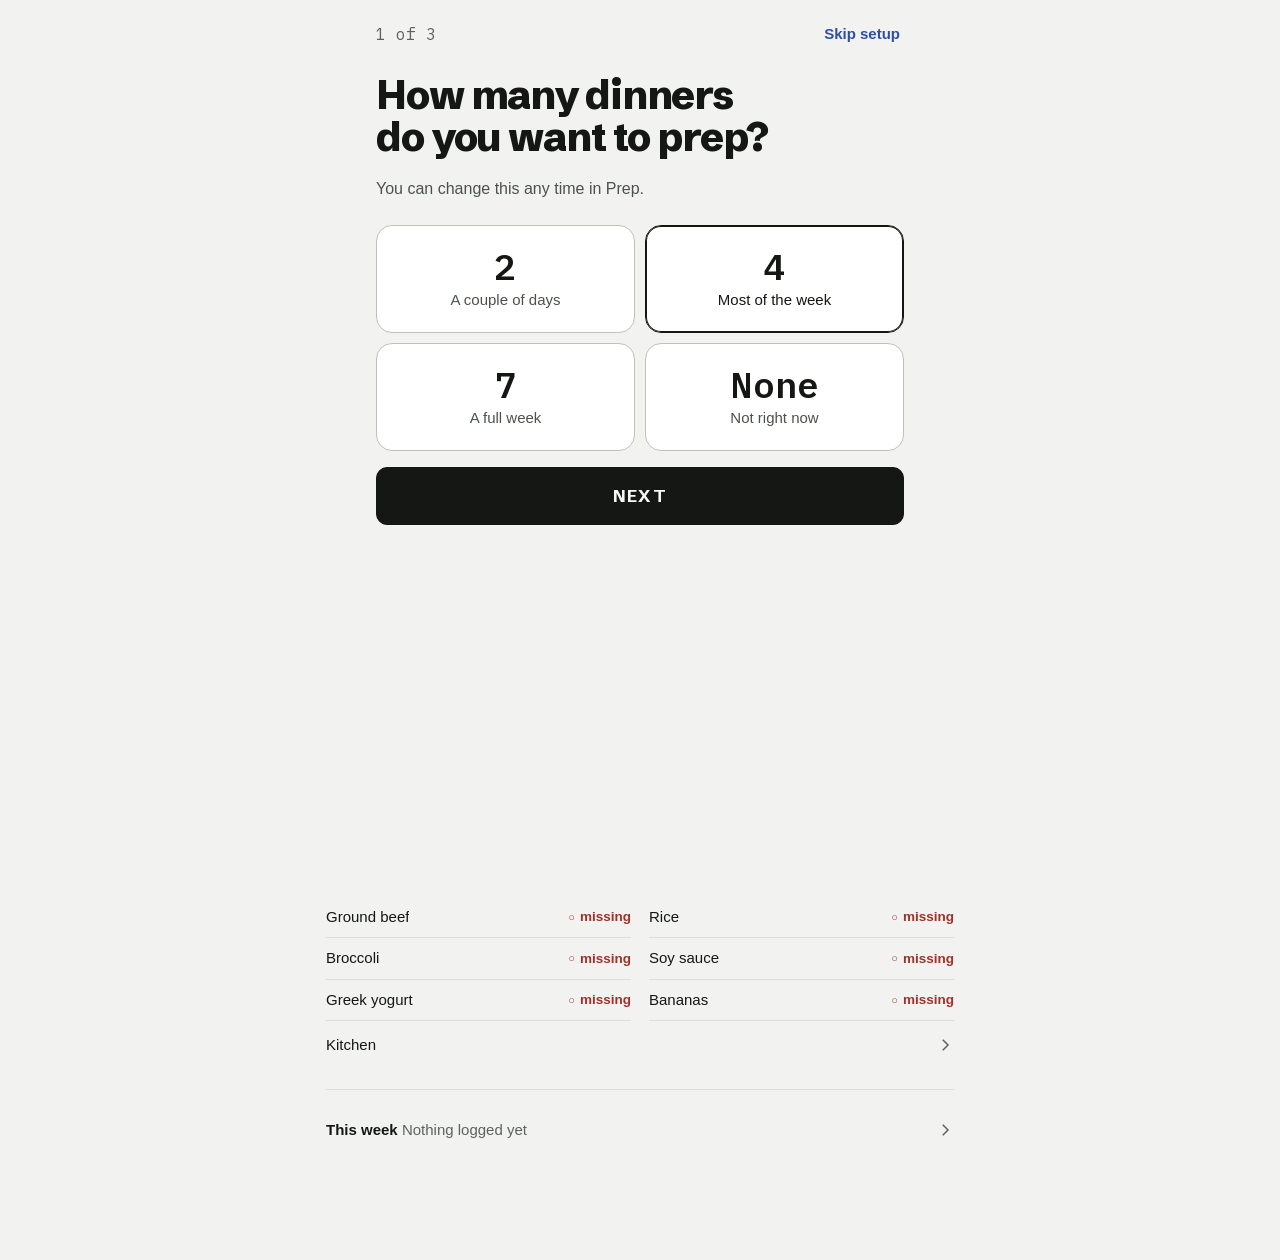
==== commit 9bed0aff: "Five new dinners, leftovers-first Tonight, Shopping tab, and a lighter kitchen New food - Chicken fr" ====
--- a/index.html
+++ b/index.html
@@ -2,7 +2,7 @@
 <html lang="en">
 <head>
 <meta charset="utf-8">
-<meta name="app-version" content="ceb6e55f4ba6">
+<meta name="app-version" content="1db8d634c917">
 <meta name="viewport" content="width=device-width, initial-scale=1, viewport-fit=cover">
 <meta name="apple-mobile-web-app-capable" content="yes">
 <meta name="mobile-web-app-capable" content="yes">
@@ -32,7 +32,7 @@
    Steel-cool neutrals, ink controls, enamel-cookware blue accent.
    ========================================================================= */
 :root {
-  --bg:#F2F3F0; --surface:#FFFFFF; --surface-2:#E8EAE5; --ink:#141714; --ink-2:#4B524C; --ink-3:#737A74;
+  --bg:#F2F3F0; --surface:#FFFFFF; --surface-2:#E8EAE5; --ink:#141714; --ink-2:#4B524C; --ink-3:#5C635D;
   --line:#DADED8; --line-strong:#BCC2BB;
   --accent:#2F4FA3; --accent-soft:#E2E8F6;
   --ok:#2A6A3D; --ok-soft:#E0EEE3; --warn:#855600; --warn-soft:#F5EAD3; --bad:#A1302A; --bad-soft:#F6E0DC; --on-bad:#FFFFFF;
@@ -42,6 +42,7 @@
   --f-spinach:#3D6D3A; --f-cuc:#B4D29C; --f-tomato:#CF4F39; --f-potato:#D8B068; --f-scallion:#3C7631; --f-yogurt:#FFFFFF; --f-bbq:#5A2A1C;
   --f-bread:#C98F52; --f-crust:#9A6433; --f-choc:#3A2419; --f-brownie:#4A2F24; --f-brownie-hi:#6E4938; --f-dough:#D9A866; --f-glaze:#5A3A2C;
   --f-cream:#F0E4C6; --f-cream-2:#E6B6B1; --f-cup:#2F4FA3;
+  --f-pasta:#E8CE8E; --f-sauce:#B5402C; --f-sausage:#9C5B3C; --f-egg:#EFC352; --f-hash:#D7A85A; --f-chili:#8E3B23; --f-peppers:#C6604A; --f-sesame:#F3EEDD; --f-parm:#F6F2E4;
   --shadow:0 1px 2px rgba(20,23,20,.05), 0 6px 20px rgba(20,23,20,.06);
   --font-display:'Schibsted Grotesk', ui-sans-serif, -apple-system, 'Helvetica Neue', Arial, sans-serif;
   --font-body:-apple-system, BlinkMacSystemFont, 'SF Pro Text', 'Segoe UI', Roboto, 'Helvetica Neue', Arial, sans-serif;
@@ -59,6 +60,7 @@
     --btn:#ECEEEA; --on-btn:#0E100F;
     --bowl:#1E2220; --bowl-rim:#2F3430;
     --f-rice:#D7D1BF; --f-yogurt:#EDEDE8; --f-cup:#5D78C8; --f-bbq:#8A4A36; --f-bean:#5A5050; --f-choc:#1F130D;
+    --f-sauce:#C24B33; --f-chili:#A24A2E; --f-sesame:#E8E2D0; --f-parm:#EDE8D8;
     --shadow:0 1px 2px rgba(0,0,0,.4);
     color-scheme:dark;
   }
@@ -71,6 +73,7 @@
   --btn:#ECEEEA; --on-btn:#0E100F;
   --bowl:#1E2220; --bowl-rim:#2F3430;
   --f-rice:#D7D1BF; --f-yogurt:#EDEDE8; --f-cup:#5D78C8; --f-bbq:#8A4A36; --f-bean:#5A5050; --f-choc:#1F130D;
+    --f-sauce:#C24B33; --f-chili:#A24A2E; --f-sesame:#E8E2D0; --f-parm:#EDE8D8;
   --shadow:0 1px 2px rgba(0,0,0,.4);
   color-scheme:dark;
 }
@@ -206,7 +209,7 @@
 .tag { display:inline-block; font-size:11px; font-weight:700; letter-spacing:.06em; text-transform:uppercase; color:var(--ink-2); background:var(--surface-2); border-radius:5px; padding:2px 6px; margin-left:6px; vertical-align:2px; }
 
 /* ---------- Stock ---------- */
-.stock { display:inline-flex; align-items:center; gap:5px; font-size:12.5px; font-weight:600; line-height:1.3; }
+.stock { display:inline-flex; align-items:center; gap:5px; font-size:13.5px; font-weight:600; line-height:1.3; }
 .stock i { font-style:normal; font-size:11px; }
 .stock.in { color:var(--ok); }
 .stock.low { color:var(--warn); }
@@ -579,6 +582,32 @@
 .cook-inv { margin-top:4px; }
 .seg button:focus-visible, .chip:focus-visible, .rtabs button:focus-visible { outline-offset:-2px; }
 
+/* ---------- Leftovers-first Tonight, timer, nudges, search ---------- */
+.hero.fridge { border-color:color-mix(in srgb, var(--ok) 40%, var(--line)); }
+.cook-instead { padding-top:18px; }
+.cook-instead .hero { box-shadow:none; }
+.cook-instead .label { margin:0 0 8px; }
+.top-actions { display:flex; align-items:center; gap:2px; }
+.timer-banner { border-color:var(--accent); }
+.timer-banner .mono { font-size:17px; margin-left:6px; }
+.timer-presets { display:grid; grid-template-columns:repeat(3, 1fr); gap:8px; }
+.nudge { display:flex; align-items:center; gap:12px; flex-wrap:wrap; justify-content:space-between; margin-top:12px; padding:12px; border:1px dashed var(--line-strong); border-radius:12px; font-size:14.5px; color:var(--ink-2); }
+.search { display:flex; gap:8px; align-items:center; margin:10px 0 4px; }
+.search input { flex:1; min-width:0; min-height:46px; border:1px solid var(--line-strong); border-radius:10px; padding:0 12px; background:var(--surface); color:var(--ink); font:16px var(--font-body); }
+.swap > summary { list-style:none; cursor:pointer; }
+.swap > summary::-webkit-details-marker { display:none; }
+.swap .stock.out { text-decoration:underline; text-underline-offset:3px; }
+.swap-text { font-size:13.5px; color:var(--ink-2); margin-top:4px; max-width:34em; }
+.ing-stock { grid-column:2; }
+.ings li.ing > .swap { grid-column:2; }
+.order-out { text-align:center; }
+.order-out .btn { margin-top:8px; }
+.cook-controls .span2 { grid-column:span 2; }
+.toast-act { background:none; border:0; color:var(--on-btn); font-weight:700; text-decoration:underline; padding:0 0 0 10px; }
+.shop li { min-height:48px; align-items:center; }
+.shop label { padding-block:6px; }
+.inv-cats .label { margin-top:26px; }
+
 </style>
 <a class="skip" href="#view">Skip to content</a>
 <p id="storage-warn" class="storage-warn" hidden>Saving isn’t available in this browser. Changes last until you close the page.</p>
@@ -587,8 +616,8 @@
   <div class="tabbar-inner">
     <a href="#/tonight" data-tab="tonight"><svg viewBox="0 0 24 24" aria-hidden="true"><circle cx="12" cy="12" r="8.5"/><circle cx="12" cy="12" r="4.5"/></svg><span>Tonight</span></a>
     <a href="#/meals" data-tab="meals"><svg viewBox="0 0 24 24" aria-hidden="true"><path d="M3.5 11.5h17a8.5 8.5 0 0 1-17 0z"/><path d="M9.5 8c0-1.3 1.2-1.4 1.2-2.8M14 8c0-1.3 1.2-1.4 1.2-2.8"/></svg><span>Meals</span></a>
-    <a href="#/sweet" data-tab="sweet"><svg viewBox="0 0 24 24" aria-hidden="true"><circle cx="12" cy="12" r="8.5"/><circle cx="12" cy="12" r="3"/><path d="M4.8 10.2c1.8.8 2.6-.9 4.3 0M14.8 8.6c1.4.9 2.4-.6 4 .6"/></svg><span>Sweet</span></a>
-    <a href="#/inventory" data-tab="inventory"><svg viewBox="0 0 24 24" aria-hidden="true"><path d="M10 6.5h10M10 12h10M10 17.5h10"/><path d="M3.8 6.4l1.3 1.3 2.2-2.4M3.8 11.9l1.3 1.3 2.2-2.4"/><circle cx="5.5" cy="17.5" r="1.2"/></svg><span>Inventory</span></a>
+    <a href="#/shopping" data-tab="shopping"><svg viewBox="0 0 24 24" aria-hidden="true"><path d="M3 4h2.2l2.3 10.5a2 2 0 0 0 2 1.6h7.6a2 2 0 0 0 2-1.5L21 8H6.2"/><circle cx="10" cy="19.5" r="1.4"/><circle cx="17" cy="19.5" r="1.4"/></svg><span>Shopping</span></a>
+    <a href="#/kitchen" data-tab="kitchen"><svg viewBox="0 0 24 24" aria-hidden="true"><path d="M10 6.5h10M10 12h10M10 17.5h10"/><path d="M3.8 6.4l1.3 1.3 2.2-2.4M3.8 11.9l1.3 1.3 2.2-2.4"/><circle cx="5.5" cy="17.5" r="1.2"/></svg><span>Kitchen</span></a>
   </div>
 </nav>
 <div id="sheet" hidden></div>
@@ -615,6 +644,18 @@
   p_beef:      [200,27.5,0,9.5,0,85,420,15,3,0,0,0.1,26],       // cooked
   p_chicken:   [165,31,0,3.6,0,74,256,15,1,9,0,0.1,29],         // cooked breast
   p_thighs:    [185,24,0,9.5,0,105,240,10,1.2,18,0,0.1,24],     // cooked thigh
+  steak:       [130,21,0,4.5,0,52,340,20,1.6,0,0,0.1,24],       // top sirloin, raw, trimmed
+  sausage:     [180,14,3,12,0,700,250,20,1,0,0,0,20],           // chicken sausage
+  rotisserie:  [170,25,0,7.5,0,330,240,15,1,12,0,0.1,25],       // rotisserie chicken, meat only
+  tuna:        [116,26,0,1,0,320,240,10,1.3,5,0,1.7,30],        // pouch tuna in water
+  pasta:       [371,13,75,1.5,3.2,6,223,21,3.3,0,0,0,53],       // dry
+  marinara:    [50,1.6,7.5,1.5,1.7,380,350,25,0.8,25,7,0,15],
+  tomatoes:    [32,1.6,7.3,0.2,1.9,180,220,30,0.8,20,9,0,12],   // canned diced
+  hashbrowns:  [80,2,17,0.2,1.6,25,380,10,0.5,0,7,0,20],        // frozen shredded, plain
+  dumplings:   [200,8,28,6,2,420,180,30,1.8,0,0,0,20],          // frozen potstickers
+  tortillas:   [290,8,46,8,3,560,130,120,2.5,0,0,0,25],
+  chilipowder: [282,13.5,50,14.3,34.8,1640,1950,330,17,2540,0.6,0,150],
+  cornstarch:  [381,0.3,91,0.1,0.9,9,3,2,0.5,0,0,0,3],
   yogurt:      [73,10,3.9,1.9,0,34,141,115,0.1,20,0,0,11],      // 2% Greek
   eggs:        [143,12.6,0.7,9.5,0,142,138,56,1.8,160,0,2,12],
   protein:     [400,78,10,5,1,300,500,450,1,0,0,0,60],          // whey, generic
@@ -707,35 +748,45 @@
 
 const ITEMS = [
   // PROTEIN
-  { id:'chicken', name:'Chicken breast', cat:'protein', aisle:'Meat', shop:{u:'lb'} },
-  { id:'thighs', name:'Chicken thighs', cat:'protein', aisle:'Meat', shop:{u:'lb'} },
-  { id:'beef', name:'Lean ground beef (93/7)', cat:'protein', aisle:'Meat', shop:{u:'lb'} },
-  { id:'yogurt', name:'Plain Greek yogurt', cat:'protein', aisle:'Dairy & eggs', shop:{u:'unit', g:240, one:'cup', many:'cups', hint:'32-oz tub ≈ 3½ cups'} },
-  { id:'eggs', name:'Eggs', cat:'protein', aisle:'Dairy & eggs', shop:{u:'unit', g:50, one:'egg', many:'eggs', round:1} },
+  { id:'chicken', name:'Chicken breast', cat:'protein', aisle:'Meat', shop:{u:'lb'}, fresh:true },
+  { id:'thighs', name:'Chicken thighs', cat:'protein', aisle:'Meat', shop:{u:'lb'}, fresh:true },
+  { id:'beef', name:'Lean ground beef (93/7)', cat:'protein', aisle:'Meat', shop:{u:'lb'}, fresh:true },
+  { id:'steak', name:'Sirloin steak', cat:'protein', aisle:'Meat', shop:{u:'lb'}, fresh:true },
+  { id:'sausage', name:'Chicken sausage', cat:'protein', aisle:'Meat', shop:{u:'unit', g:85, one:'link', many:'links', round:1}, fresh:true },
+  { id:'rotisserie', name:'Rotisserie chicken', cat:'protein', aisle:'Meat', shop:{u:'unit', g:500, one:'chicken', many:'chickens', round:1}, fresh:true },
+  { id:'tuna', name:'Tuna pouches', cat:'protein', aisle:'Canned & jarred', shop:{u:'unit', g:110, one:'pouch', many:'pouches', round:1} },
+  { id:'yogurt', name:'Plain Greek yogurt', cat:'protein', aisle:'Dairy & eggs', shop:{u:'unit', g:240, one:'cup', many:'cups', hint:'32-oz tub ≈ 3½ cups'}, fresh:true },
+  { id:'eggs', name:'Eggs', cat:'protein', aisle:'Dairy & eggs', shop:{u:'unit', g:50, one:'egg', many:'eggs', round:1}, fresh:true },
   { id:'protein', name:'Protein powder', cat:'protein', aisle:'Baking', shop:{u:'unit', g:30, one:'scoop', many:'scoops', round:1} },
   // CARBS
   { id:'rice', name:'Jasmine rice', cat:'carbs', aisle:'Grains & dry goods', shop:{u:'unit', g:474, one:'cup dry', many:'cups dry', round:0.5} },
   { id:'ricepouch', name:'Microwave rice pouches', cat:'carbs', aisle:'Grains & dry goods', shop:{u:'unit', g:250, one:'pouch', many:'pouches', round:1} },
-  { id:'potatoes', name:'Potatoes (Yukon Gold)', cat:'carbs', aisle:'Produce', shop:{u:'lb'} },
+  { id:'potatoes', name:'Potatoes (Yukon Gold)', cat:'carbs', aisle:'Produce', shop:{u:'lb'}, fresh:true },
+  { id:'pasta', name:'Pasta', cat:'carbs', aisle:'Grains & dry goods', shop:{u:'unit', g:454, one:'box (1 lb)', many:'boxes (1 lb)', round:1} },
+  { id:'hashbrowns', name:'Frozen hash browns', cat:'carbs', aisle:'Frozen', shop:{u:'unit', g:567, one:'bag', many:'bags', round:1} },
+  { id:'tortillas', name:'Tortillas', cat:'carbs', aisle:'Grains & dry goods', shop:{u:'have'}, fresh:true },
+  { id:'dumplings', name:'Frozen dumplings', cat:'carbs', aisle:'Frozen', shop:{u:'have'} },
   { id:'oats', name:'Oats / oat flour', cat:'carbs', alsoCat:'baking', aisle:'Grains & dry goods', shop:{u:'unit', g:90, one:'cup', many:'cups', round:0.5} },
   { id:'graham', name:'Graham crackers', cat:'carbs', aisle:'Snacks & toppings', shop:{u:'have'} },
   // PRODUCE
-  { id:'bananas', name:'Bananas', cat:'produce', aisle:'Produce', shop:{u:'unit', g:118, one:'banana', many:'bananas', round:1} },
-  { id:'berries', name:'Berries', cat:'produce', aisle:'Produce', shop:{u:'unit', g:150, one:'cup', many:'cups', round:0.5} },
-  { id:'broccoli', name:'Broccoli florets', cat:'produce', aisle:'Produce', shop:{u:'lb'} },
+  { id:'bananas', name:'Bananas', cat:'produce', aisle:'Produce', shop:{u:'unit', g:118, one:'banana', many:'bananas', round:1}, fresh:true },
+  { id:'berries', name:'Berries', cat:'produce', aisle:'Produce', shop:{u:'unit', g:150, one:'cup', many:'cups', round:0.5}, fresh:true },
+  { id:'broccoli', name:'Broccoli florets', cat:'produce', aisle:'Produce', shop:{u:'lb'}, fresh:true },
   { id:'corn', name:'Corn (frozen)', cat:'produce', aisle:'Frozen', shop:{u:'unit', g:165, one:'cup', many:'cups', round:0.5, hint:'12-oz bag ≈ 2 cups'} },
+  { id:'tomatoes', name:'Canned diced tomatoes', cat:'produce', aisle:'Canned & jarred', shop:{u:'unit', g:400, one:'can (14 oz)', many:'cans (14 oz)', round:1} },
   { id:'blackbeans', name:'Black beans', cat:'produce', aisle:'Canned & jarred', shop:{u:'unit', g:255, one:'can (15 oz)', many:'cans (15 oz)', round:1} },
-  { id:'lettuce', name:'Romaine lettuce', cat:'produce', aisle:'Produce', shop:{u:'unit', g:280, one:'head', many:'heads', round:1} },
-  { id:'cucumber', name:'Cucumber', cat:'produce', aisle:'Produce', shop:{u:'unit', g:300, one:'cucumber', many:'cucumbers', round:1} },
-  { id:'tomato', name:'Cherry tomatoes', cat:'produce', aisle:'Produce', shop:{u:'unit', g:300, one:'pint', many:'pints', round:1} },
-  { id:'spinach', name:'Baby spinach', cat:'produce', aisle:'Produce', shop:{u:'unit', g:142, one:'box (5 oz)', many:'boxes (5 oz)', round:1} },
-  { id:'peppers', name:'Peppers & onions', cat:'produce', aisle:'Produce', shop:{u:'lb'} },
-  { id:'greenonion', name:'Green onions', cat:'produce', aisle:'Produce', shop:{u:'unit', g:100, one:'bunch', many:'bunches', round:1} },
-  { id:'lemon', name:'Lemons', cat:'produce', aisle:'Produce', shop:{u:'unit', g:45, one:'lemon', many:'lemons', round:1} },
-  { id:'lime', name:'Limes', cat:'produce', aisle:'Produce', shop:{u:'unit', g:30, one:'lime', many:'limes', round:1} },
+  { id:'lettuce', name:'Romaine lettuce', cat:'produce', aisle:'Produce', shop:{u:'unit', g:280, one:'head', many:'heads', round:1}, fresh:true },
+  { id:'cucumber', name:'Cucumber', cat:'produce', aisle:'Produce', shop:{u:'unit', g:300, one:'cucumber', many:'cucumbers', round:1}, fresh:true },
+  { id:'tomato', name:'Cherry tomatoes', cat:'produce', aisle:'Produce', shop:{u:'unit', g:300, one:'pint', many:'pints', round:1}, fresh:true },
+  { id:'spinach', name:'Baby spinach', cat:'produce', aisle:'Produce', shop:{u:'unit', g:142, one:'box (5 oz)', many:'boxes (5 oz)', round:1}, fresh:true },
+  { id:'peppers', name:'Peppers & onions', cat:'produce', aisle:'Produce', shop:{u:'lb'}, fresh:true },
+  { id:'greenonion', name:'Green onions', cat:'produce', aisle:'Produce', shop:{u:'unit', g:100, one:'bunch', many:'bunches', round:1}, fresh:true },
+  { id:'lemon', name:'Lemons', cat:'produce', aisle:'Produce', shop:{u:'unit', g:45, one:'lemon', many:'lemons', round:1}, fresh:true },
+  { id:'lime', name:'Limes', cat:'produce', aisle:'Produce', shop:{u:'unit', g:30, one:'lime', many:'limes', round:1}, fresh:true },
   // FLAVOR
   { id:'soy', name:'Low-sodium soy sauce', cat:'flavor', aisle:'Condiments & oils', shop:{u:'have'} },
   { id:'bbq', name:'BBQ sauce', cat:'flavor', aisle:'Condiments & oils', shop:{u:'have'} },
+  { id:'marinara', name:'Marinara sauce', cat:'flavor', aisle:'Canned & jarred', shop:{u:'unit', g:680, one:'jar (24 oz)', many:'jars (24 oz)', round:1} },
   { id:'salsa', name:'Salsa', cat:'flavor', aisle:'Canned & jarred', shop:{u:'unit', g:450, one:'jar (16 oz)', many:'jars (16 oz)', round:1} },
   { id:'honey', name:'Honey', cat:'flavor', aisle:'Condiments & oils', shop:{u:'have'} },
   { id:'maple', name:'Maple syrup', cat:'flavor', aisle:'Condiments & oils', shop:{u:'have'} },
@@ -747,7 +798,7 @@
   { id:'cinnamon', name:'Cinnamon', cat:'flavor', aisle:'Spices', shop:{u:'have'}, staple:true },
   { id:'vanilla', name:'Vanilla extract', cat:'flavor', aisle:'Baking', shop:{u:'have'}, staple:true },
   { id:'parmesan', name:'Parmesan', cat:'flavor', aisle:'Dairy & eggs', shop:{u:'have'} },
-  { id:'feta', name:'Feta', cat:'flavor', aisle:'Dairy & eggs', shop:{u:'unit', g:28, one:'oz', many:'oz', round:1} },
+  { id:'feta', name:'Feta', cat:'flavor', aisle:'Dairy & eggs', shop:{u:'unit', g:28, one:'oz', many:'oz', round:1}, fresh:true },
   // SPICES
   { id:'cumin', name:'Cumin', cat:'spices', aisle:'Spices', shop:{u:'have'}, staple:true },
   { id:'paprika', name:'Paprika', cat:'spices', aisle:'Spices', shop:{u:'have'}, staple:true },
@@ -756,6 +807,8 @@
   { id:'garlicpowder', name:'Garlic powder', cat:'spices', aisle:'Spices', shop:{u:'have'}, staple:true },
   { id:'onionpowder', name:'Onion powder', cat:'spices', aisle:'Spices', shop:{u:'have'}, staple:true },
   { id:'chiliflakes', name:'Red pepper flakes', cat:'spices', aisle:'Spices', shop:{u:'have'} },
+  { id:'chilipowder', name:'Chili powder', cat:'spices', aisle:'Spices', shop:{u:'have'}, staple:true },
+  { id:'cornstarch', name:'Cornstarch', cat:'spices', aisle:'Baking', shop:{u:'have'}, staple:true },
   { id:'salt', name:'Salt', cat:'spices', aisle:'Spices', shop:{u:'have'}, staple:true },
   { id:'pepper', name:'Black pepper', cat:'spices', aisle:'Spices', shop:{u:'have'}, staple:true },
   // BAKING
@@ -763,8 +816,8 @@
   { id:'chips', name:'Dark chocolate chips', cat:'baking', aisle:'Baking', shop:{u:'unit', g:170, one:'cup', many:'cups', round:0.5, hint:'10-oz bag ≈ 1⅔ cups'} },
   { id:'darkchoc', name:'Dark chocolate bar (70%)', cat:'baking', aisle:'Baking', shop:{u:'unit', g:28.35, one:'oz', many:'oz', round:1} },
   { id:'cocoa', name:'Unsweetened cocoa', cat:'baking', aisle:'Baking', shop:{u:'have'} },
-  { id:'creamcheese', name:'Cream cheese', cat:'baking', aisle:'Dairy & eggs', shop:{u:'have'} },
-  { id:'milk', name:'Milk', cat:'baking', aisle:'Dairy & eggs', shop:{u:'unit', g:244, one:'cup', many:'cups', round:0.5} },
+  { id:'creamcheese', name:'Cream cheese', cat:'baking', aisle:'Dairy & eggs', shop:{u:'have'}, fresh:true },
+  { id:'milk', name:'Milk', cat:'baking', aisle:'Dairy & eggs', shop:{u:'unit', g:244, one:'cup', many:'cups', round:0.5}, fresh:true },
   { id:'butter', name:'Butter', cat:'baking', aisle:'Dairy & eggs', shop:{u:'have'} },
   { id:'powdered', name:'Powdered sugar', cat:'baking', aisle:'Baking', shop:{u:'have'} },
   { id:'sugar', name:'Sugar', cat:'baking', aisle:'Baking', shop:{u:'have'} },
@@ -777,16 +830,17 @@
   { id:'crispyonion', name:'Crispy fried onions', cat:'extras', aisle:'Snacks & toppings', shop:{u:'have'} },
   { id:'pickles', name:'Dill pickles', cat:'extras', aisle:'Canned & jarred', shop:{u:'have'} },
   { id:'pickledonion', name:'Pickled red onions', cat:'extras', aisle:'Canned & jarred', shop:{u:'have'} },
-  { id:'cilantro', name:'Cilantro', cat:'extras', aisle:'Produce', shop:{u:'unit', g:60, one:'bunch', many:'bunches', round:1} },
-  { id:'jalapeno', name:'Jalapeño', cat:'extras', aisle:'Produce', shop:{u:'unit', g:14, one:'pepper', many:'peppers', round:1} },
-  { id:'cheese', name:'Shredded cheese', cat:'extras', aisle:'Dairy & eggs', shop:{u:'have'} },
+  { id:'cilantro', name:'Cilantro', cat:'extras', aisle:'Produce', shop:{u:'unit', g:60, one:'bunch', many:'bunches', round:1}, fresh:true },
+  { id:'jalapeno', name:'Jalapeño', cat:'extras', aisle:'Produce', shop:{u:'unit', g:14, one:'pepper', many:'peppers', round:1}, fresh:true },
+  { id:'cheese', name:'Shredded cheese', cat:'extras', aisle:'Dairy & eggs', shop:{u:'have'}, fresh:true },
   { id:'olives', name:'Kalamata olives', cat:'extras', aisle:'Canned & jarred', shop:{u:'have'} },
   { id:'hummus', name:'Hummus', cat:'extras', aisle:'Dairy & eggs', shop:{u:'have'} },
-  { id:'herbs', name:'Fresh dill or parsley', cat:'extras', aisle:'Produce', shop:{u:'unit', g:30, one:'bunch', many:'bunches', round:1} },
+  { id:'herbs', name:'Fresh dill or parsley', cat:'extras', aisle:'Produce', shop:{u:'unit', g:30, one:'bunch', many:'bunches', round:1}, fresh:true },
   // PREPPED (set by Prep mode)
-  { id:'p_rice', name:'Cooked rice', cat:'prepped', aisle:'Grains & dry goods', shop:{u:'have'}, prepped:true },
-  { id:'p_chicken', name:'Cooked chicken', cat:'prepped', aisle:'Meat', shop:{u:'have'}, prepped:true },
-  { id:'p_beef', name:'Cooked ground beef', cat:'prepped', aisle:'Meat', shop:{u:'have'}, prepped:true },
+  { id:'p_rice', name:'Cooked rice', cat:'prepped', aisle:'Grains & dry goods', shop:{u:'have'}, prepped:true, fresh:true },
+  { id:'p_chicken', name:'Cooked chicken', cat:'prepped', aisle:'Meat', shop:{u:'have'}, prepped:true, fresh:true },
+  { id:'p_beef', name:'Cooked ground beef', cat:'prepped', aisle:'Meat', shop:{u:'have'}, prepped:true, fresh:true },
+  { id:'p_bananas', name:'Frozen banana coins', cat:'prepped', aisle:'Produce', shop:{u:'have'}, prepped:true, fresh:true },
 ];
 const ITEM = Object.fromEntries(ITEMS.map(i => [i.id, i]));
 
@@ -810,7 +864,7 @@
 {
   id:'korean', type:'dinner', name:'Korean Beef Bowl', short:'Korean Beef',
   flavor:'Sweet-savory beef glazed with soy, honey, garlic and ginger, over jasmine rice with broccoli.',
-  difficulty:'Easy', protein:'beef', tags:['beef','one pan','freezes well'],
+  difficulty:'Easy', protein:'beef', prepable:true, tags:['beef','one pan','freezes well'],
   bowl:[['rice',0.42],['beef',0.34],['broccoli',0.24]], garnish:'greenonion',
   ingredients:[
     { id:'beef', q:10, u:'oz', g:283, role:'protein', core:true, any:['beef','p_beef'], note:'raw · about {cooked} cooked', sub:'Ground turkey works — add ¼ tsp extra sesame oil.' },
@@ -871,7 +925,7 @@
 {
   id:'mexican', type:'dinner', name:'Mexican Chicken Bowl', short:'Mexican Chicken',
   flavor:'Cumin-paprika chicken with lime, black beans, corn and a cool salsa-yogurt sauce. Mild by default.',
-  difficulty:'Easy', protein:'chicken', hasCut:true, tags:['chicken','mild','no avocado'],
+  difficulty:'Easy', protein:'chicken', hasCut:true, prepable:true, tags:['chicken','mild','no avocado'],
   bowl:[['rice',0.34],['chicken',0.30],['lettuce',0.14],['beans',0.11],['corn',0.11]], garnish:'salsa',
   ingredients:[
     { id:'chicken', q:11, u:'oz', g:312, role:'protein', core:true, any:['chicken','p_chicken'], note:'raw breast · about {cooked} cooked', sub:'Boneless thighs stay juicier and reheat better. Same method; cook to 175°F.' },
@@ -940,7 +994,7 @@
 {
   id:'med', type:'dinner', name:'Mediterranean Chicken Bowl', short:'Mediterranean Chicken',
   flavor:'Lemon-oregano chicken with cucumber, tomato and spinach, finished with a garlic yogurt sauce.',
-  difficulty:'Easy', protein:'chicken', hasCut:true, tags:['chicken','fresh','bright'],
+  difficulty:'Easy', protein:'chicken', hasCut:true, prepable:true, tags:['chicken','fresh','bright'],
   bowl:[['rice',0.34],['chicken',0.30],['spinach',0.12],['cucumber',0.12],['tomato',0.12]], garnish:'yogurt',
   ingredients:[
     { id:'chicken', q:11, u:'oz', g:312, role:'protein', core:true, any:['chicken','p_chicken'], note:'raw breast · about {cooked} cooked', sub:'Boneless thighs stay juicier. Cook to 175°F.' },
@@ -1005,13 +1059,15 @@
 {
   id:'bbq', type:'dinner', name:'Smoky BBQ Beef Bowl', short:'Smoky BBQ Beef',
   flavor:'Smoked-paprika beef in sticky BBQ sauce with broccoli and corn, over rice or crispy potatoes.',
-  difficulty:'Easy', protein:'beef', tags:['beef','rice or potatoes','comfort'], hasCarbChoice:true, hasSauceChoice:true,
+  difficulty:'Easy', protein:'beef', tags:['beef','rice, potatoes or hash browns','comfort'], carbs:['rice','potato','hash'], prepable:true, hasSauceChoice:true,
   bowl:[['rice',0.40],['beef',0.34],['broccoli',0.16],['corn',0.10]], garnish:'bbq',
   ingredients:[
     { id:'beef', q:10, u:'oz', g:283, role:'protein', core:true, any:['beef','p_beef'], note:'raw · about {cooked} cooked' },
     { if:'rice', id:'rice', name:'Jasmine rice', q:1.5, u:'cup', g:237, role:'carb', core:true, any:['rice','p_rice','ricepouch'], note:'cooked · {dry} dry' },
     { if:'potato', id:'potatoes', q:12, u:'oz', g:340, role:'carb', core:true, note:'about 1 large, ¾-inch cubes' },
     { if:'potato', id:'oliveoil', q:1, u:'tsp', g:4.5, role:'other', note:'for crisping' },
+    { if:'hash', id:'hashbrowns', q:1.5, u:'cup', g:140, role:'carb', core:true, note:'frozen shredded' },
+    { if:'hash', id:'oliveoil', key:'oilHash', q:1, u:'tsp', g:4.5, role:'other', note:'for crisping' },
     { id:'broccoli', q:1, u:'cup', g:90, role:'veg', core:true, note:'fresh or frozen florets' },
     { id:'corn', q:0.5, u:'cup', g:82, role:'veg', note:'frozen is fine' },
     { id:'bbq', q:2, u:'tbsp', g:34, role:'sauce', core:true, group:'Sauce' },
@@ -1040,6 +1096,9 @@
       text:'Cut {q:potatoes} potatoes into ¾-inch cubes — no need to peel. Put them in a microwave-safe bowl with 1 tbsp water, cover with a plate and microwave {potTime}, until a fork goes in with slight resistance.' },
     { title:'Mix the seasoning', prep:true, hands:2,
       text:'Stir {q:garlicpowder} garlic powder, {q:onionpowder} onion powder, {q:smokedpaprika} smoked paprika, {q:pepper} black pepper and {q:salt} salt in a small bowl.' },
+    { if:'hash', key:'potcrisp', title:'Crisp the hash browns', hands:2, passive:9, timer:9,
+      text:'Heat {q:oilHash} oil in the skillet over medium-high. Spread {q:hashbrowns} frozen hash browns in an even layer and press them flat. Leave them 4–5 minutes until the bottom is golden, flip in sections, and give them 3–4 minutes more. Move to a plate and keep the pan hot.',
+      warn:'Don’t stir them. Pressing and leaving them alone is what makes them crisp.' },
     { if:'potato', waitFor:'potmic', key:'potcrisp', title:'Crisp the potatoes', hands:1, passive:7, timer:7,
       text:'Drain the potatoes. Heat {q:oliveoil} oil in the skillet over medium-high. Add the potatoes in one layer{potPans} with a pinch of salt and a pinch of the seasoning. Cook 6–7 minutes, turning every 2 minutes, until golden. Move them to a bowl and keep the pan hot.' },
     { waitFor:'potcrisp', key:'beef', title:'Brown the beef', hands:1, passive:7, timer:7,
@@ -1065,6 +1124,292 @@
     storage:['Into the fridge within 2 hours of cooking — within 1 hour for rice if you can.','Fridge: 3–4 days.','Freezer: up to 2–3 months. Potatoes soften in the freezer, so eat potato bowls from the fridge first and re-crisp frozen ones in a hot skillet after reheating.','Yogurt BBQ sauce: 3–4 days, kept cold.'],
     reheat:['Add 1 tbsp water and cover loosely. Microwave 1½ minutes, stir, then about 1 minute more until 165°F throughout.','Potatoes: for crisp edges, reheat them in a hot dry skillet for 3–4 minutes, or in an air fryer at 400°F for 4–5 minutes.','Add fresh BBQ sauce after heating, not before. It scorches at the edges.'],
     fresh:['Cold pickles and fresh green onion on top.','A fresh spoon of BBQ sauce and a pinch of smoked paprika.'],
+  },
+},
+
+{
+  id:'friedrice', type:'dinner', name:'Chicken Fried Rice', short:'Fried Rice',
+  flavor:'Cold rice fried hard in a hot pan with egg, chicken and green onion. The best thing to do with leftovers.',
+  difficulty:'Easy', protein:'chicken', tags:['uses leftovers','15 min','one pan'],
+  bowl:[['rice',0.5],['chicken',0.24],['egg',0.14],['corn',0.12]], garnish:'greenonion',
+  ingredients:[
+    { id:'p_chicken', name:'Cooked chicken', q:1.25, u:'cup', g:170, role:'protein', core:true, any:['p_chicken','rotisserie'], note:'about 6 oz, chopped', sub:'Rotisserie chicken, or cook 8 oz raw chicken first.' },
+    { id:'p_rice', name:'Cooked rice', q:1.5, u:'cup', g:237, role:'carb', core:true, any:['p_rice','ricepouch','rice'], note:'cold, from the fridge', sub:'Fresh rice: spread it on a plate for 5 minutes to dry and cool.' },
+    { id:'eggs', q:2, u:'egg', g:100, role:'protein', core:true },
+    { id:'corn', q:0.5, u:'cup', g:82, role:'veg', note:'frozen is fine' },
+    { id:'greenonion', q:3, u:'tbsp', g:18, role:'veg', note:'sliced, whites and tops kept apart' },
+    { id:'oliveoil', q:2, u:'tsp', g:9, role:'other' },
+    { id:'soy', q:1.5, u:'tbsp', g:24, role:'sauce', core:true, group:'Sauce' },
+    { id:'sesameoil', q:1, u:'tsp', g:4.5, role:'sauce', group:'Sauce' },
+    { id:'garlic', q:1, u:'clove', g:3, role:'aromatic', group:'Sauce', any:['garlic','garlicpowder'], note:'minced', sub:'¼ tsp garlic powder.' },
+  ],
+  heat:{ medium:[{ id:'chilisauce', q:1, u:'tsp', g:6, note:'stirred in at the end' }], hot:[{ id:'chilisauce', q:2, u:'tsp', g:12, note:'stirred in at the end' }] },
+  heatText:' Stir in {q:chilisauce} gochujang or sriracha at the end.',
+  tiers:{
+    base:{ text:'Rice, chicken, egg, corn, green onion.' },
+    better:{ text:'Sesame seeds and a fried egg on top.', finish:'Scatter sesame seeds and slide a fried egg on top.',
+      add:[{ id:'sesame', q:1, u:'tsp', g:3 },{ id:'eggs', key:'eggTop', q:1, u:'egg', g:50, note:'fried, on top' }] },
+    loaded:{ text:'Everything in Better, plus crispy onions and extra chili sauce.', finish:'Crispy onions over the top.',
+      add:[{ id:'crispyonion', q:2, u:'tbsp', g:7 },{ id:'chilisauce', key:'chiliTop', q:1, u:'tsp', g:6, note:'drizzled' }] },
+  },
+  equipment:['Large skillet or wok','Spatula','Small bowl for the eggs','Cutting board and knife'],
+  mise:['Cold cooked rice','Cooked chicken','Eggs','Corn','Green onion','Soy sauce and sesame oil','Garlic','Oil'],
+  steps:[
+    { title:'Break up the rice', prep:true, hands:2,
+      text:'Cold rice from the fridge works best. Break up the clumps with your fingers so every grain is loose. Fresh rice? Spread {q:p_rice} on a plate for 5 minutes first.',
+      warn:'Warm, sticky rice steams into mush. Cold and dry is the whole trick.' },
+    { title:'Prep everything before the pan is hot', prep:true, hands:4,
+      text:'This cooks fast. Beat {q:eggs}. Chop {q:p_chicken} cooked chicken. Slice {q:greenonion} green onion, keeping the white parts and the dark tops in separate piles. Mince {q:garlic} garlic. Measure {q:soy} soy sauce and {q:sesameoil} sesame oil.' },
+    { key:'eggs', title:'Scramble the eggs', hands:3,
+      text:'Heat 1 tsp of the oil in the skillet over medium. Pour in the eggs and stir slowly until just set, about 1 minute. Slide them onto a plate.',
+      safety:'Cook the eggs until no liquid remains.' },
+    { key:'fry', title:'Fry the rice', hands:2, passive:4, timer:4,
+      text:'Turn the heat to medium-high and add the rest of the oil ({q:oliveoil} total). Add the rice, press it flat, and leave it alone 1–2 minutes so the bottom toasts. Stir, press flat again, and give it another 1–2 minutes.',
+      warn:'Constant stirring steams the rice. Press and wait.' },
+    { title:'Add the chicken, corn and garlic', hands:1, passive:2, timer:2,
+      text:'Stir in the chicken, {q:corn} corn, the garlic and the white parts of the green onion. Cook 2 minutes, until everything is steaming hot.',
+      safety:'Already-cooked rice and chicken need to come back to steaming hot, 165°F.' },
+    { title:'Sauce it', hands:1, passive:1,
+      text:'Pour the soy sauce and sesame oil around the edge of the pan rather than into the middle — it hits the hot metal and caramelizes. Stir for 1 minute.{heat}' },
+    { title:'Fold the eggs back in', hands:1,
+      text:'Break the eggs into pieces with the spatula and stir them through.' },
+    { title:'Finish', hands:1, finish:true,
+      text:'Green onion tops over everything.{tierFinish} Taste — a few drops more soy if it needs salt.' },
+  ],
+  finish:'Green onion tops over the whole bowl, with the egg in visible pieces rather than stirred to nothing.',
+  subs:['No cooked chicken: rotisserie chicken, or leave it out and add a third egg.','No corn: peas, or frozen mixed vegetables.','Day-old rice is best; a rice pouch cooled in the fridge for 20 minutes works too.'],
+  leftovers:{
+    separate:['This is already reheated rice. Make what you plan to eat.','If you have extra, pack it alone — nothing needs to stay separate.'],
+    storage:['Cool it fast and refrigerate within 1 hour.','Eat it the next day, and reheat it only once.','Don’t freeze it: the egg and rice both turn rubbery.'],
+    reheat:['Microwave 1½–2 minutes with a sprinkle of water, stirring once, until steaming hot (165°F).','Better: 3 minutes in a hot dry skillet, pressed flat, so it crisps again.'],
+    fresh:['Fresh green onion and a few drops of sesame oil.','A fried egg on top makes it a new meal.'],
+  },
+},
+{
+  id:'beefbroccoli', type:'dinner', name:'Beef and Broccoli', short:'Beef & Broccoli',
+  flavor:'Seared steak strips and broccoli in a glossy soy-garlic sauce over jasmine rice.',
+  difficulty:'Moderate', protein:'beef', tags:['steak','20 min','takeout at home'],
+  bowl:[['rice',0.42],['beef',0.32],['broccoli',0.26]], garnish:'sesame',
+  ingredients:[
+    { id:'steak', q:8, u:'oz', g:227, role:'protein', core:true, any:['steak','beef'], note:'sirloin or flank, sliced thin', sub:'Lean ground beef works: brown it and skip the searing step.' },
+    { id:'rice', name:'Jasmine rice', q:1.5, u:'cup', g:237, role:'carb', core:true, any:['rice','p_rice','ricepouch'], note:'cooked · {dry} dry' },
+    { id:'broccoli', q:2, u:'cup', g:180, role:'veg', core:true, note:'florets' },
+    { id:'soy', q:2, u:'tbsp', g:32, role:'sauce', core:true, group:'Sauce' },
+    { id:'honey', q:2, u:'tsp', g:14, role:'sauce', group:'Sauce', any:['honey','maple'] },
+    { id:'cornstarch', q:1, u:'tsp', g:2.5, role:'sauce', group:'Sauce', note:'plus 3 tbsp water', sub:'Skip it — the sauce stays thin but tastes the same.' },
+    { id:'garlic', q:2, u:'clove', g:6, role:'aromatic', group:'Sauce', any:['garlic','garlicpowder'], note:'minced' },
+    { id:'ginger', q:1, u:'tsp', g:2, role:'aromatic', group:'Sauce', note:'grated', sub:'⅛ tsp ground ginger.' },
+    { id:'oliveoil', q:2, u:'tsp', g:9, role:'other' },
+    { id:'sesameoil', q:0.5, u:'tsp', g:2.3, role:'sauce', group:'Sauce' },
+  ],
+  heat:{ medium:[{ id:'chiliflakes', q:0.25, u:'tsp', g:0.5 }], hot:[{ id:'chiliflakes', q:0.5, u:'tsp', g:1 }] },
+  heatText:' Add {q:chiliflakes} red pepper flakes with the garlic.',
+  tiers:{
+    base:{ text:'Steak, broccoli, rice, soy-garlic sauce.' },
+    better:{ text:'Toasted sesame seeds and green onion.', finish:'Sesame seeds and sliced green onion over the top.',
+      add:[{ id:'sesame', q:1, u:'tsp', g:3 },{ id:'greenonion', q:1, u:'tbsp', g:6, note:'sliced' }] },
+    loaded:{ text:'Everything in Better, plus chili sauce and crispy onions.', finish:'Chili sauce in a thin line and crispy onions on top.',
+      add:[{ id:'chilisauce', q:1, u:'tsp', g:6 },{ id:'crispyonion', q:2, u:'tbsp', g:7 }] },
+  },
+  equipment:['Large skillet (12-inch)','Small pot with lid, or a rice cooker','Microwave-safe bowl and a plate','Small bowl for the sauce','Sharp knife'],
+  mise:['Steak from the fridge','Rice','Broccoli','Soy sauce, honey, sesame oil','Cornstarch','Garlic and ginger','Oil'],
+  steps:[
+    Object.assign({}, RICE_STEP, {}),
+    { title:'Slice the steak thin', prep:true, hands:5,
+      text:'Freeze the steak for 10 minutes if you have time — it slices far more cleanly. Cut {q:steak} steak across the grain into strips about ¼ inch thick. Pat them dry.',
+      warn:'Across the grain, not with it. Thin slices cut the wrong way come out chewy.' },
+    { title:'Mix the sauce', prep:true, hands:3,
+      text:'Stir {q:soy} soy sauce, {q:honey} honey, {q:sesameoil} sesame oil, {q:cornstarch} cornstarch and 3 tbsp water until no lumps remain. Mince {q:garlic} garlic and grate {q:ginger} ginger into a separate little pile.{heat}' },
+    { key:'veg', title:'Steam the broccoli', hands:1, passive:4, timer:4,
+      text:'Microwave {q:broccoli} broccoli with {vegWater} water in a covered bowl {vegTime}. Drain it well — wet broccoli waters down the sauce.' },
+    { key:'beef', title:'Sear the steak', hands:2, passive:3, timer:3,
+      text:'Heat {q:oliveoil} oil in the skillet over high until it shimmers. Add the steak in one layer, in two batches if the pan is crowded. Leave it 1 minute, turn, and give it 1 minute more. It should still look barely pink.',
+      warn:'A crowded pan boils the steak grey. Two fast batches beat one slow one.',
+      safety:'Steak strips are safe once no red remains; they finish cooking in the sauce.' },
+    { waitFor:'beef', key:'sauce', title:'Garlic, ginger, then sauce', hands:1, passive:2, timer:2,
+      text:'Turn the heat to medium. Add the garlic and ginger for 30 seconds, then pour in the sauce (stir it again first — the cornstarch settles). Add the broccoli and toss for 1–2 minutes, until the sauce turns glossy and coats everything.' },
+    Object.assign({}, WARM_RICE_STEP, {}),
+    { waitAll:true, title:'Assemble', hands:2,
+      text:'Rice down first, then the beef and broccoli with all the sauce from the pan.' },
+    { title:'Finish', hands:1, finish:true, text:'{tierFinish}' },
+  ],
+  finish:'Rice, then beef and broccoli with every spoonful of pan sauce poured over.',
+  subs:['Ground beef instead of steak: brown it, then continue from the garlic step.','No cornstarch: the sauce stays thin. Simmer it an extra minute.','Frozen broccoli works; drain it really well.'],
+  leftovers:{
+    separate:['Beef, broccoli and rice can share one container.','Sesame seeds and crispy onions go on after reheating.'],
+    storage:['Into the fridge within 2 hours — rice within 1 hour if you can.','Fridge: 3–4 days.','Freezer: up to 2–3 months, though the broccoli softens.'],
+    reheat:['Sprinkle 1 tbsp water over it, cover loosely, microwave 1½ minutes, stir, then 1 minute more until steaming (165°F).','The steak keeps cooking as it reheats, so stop as soon as it’s hot.'],
+    fresh:['A few drops of sesame oil and fresh green onion.','A squeeze of lime cuts through the sweetness.'],
+  },
+},
+{
+  id:'pasta', type:'dinner', name:'Pasta with Meat Sauce', short:'Meat Sauce Pasta',
+  flavor:'Browned beef simmered into jarred marinara, with parmesan. The comfort option.',
+  difficulty:'Easy', protein:'beef', tags:['beef','pantry meal','freezes well'],
+  bowl:[['pasta',0.55],['sauce',0.45]], garnish:'parmesan',
+  ingredients:[
+    { id:'beef', q:8, u:'oz', g:227, role:'protein', core:true, any:['beef','p_beef'], note:'raw · about {cooked} cooked' },
+    { id:'pasta', q:3, u:'oz', g:85, role:'carb', core:true, note:'dry — about 1½ cups cooked', sub:'Any shape. Short shapes hold the sauce better.' },
+    { id:'marinara', q:0.75, u:'cup', g:184, role:'sauce', core:true, note:'jarred is the point' },
+    { id:'garlic', q:1, u:'clove', g:3, role:'aromatic', any:['garlic','garlicpowder'], note:'minced' },
+    { id:'oliveoil', q:1, u:'tsp', g:4.5, role:'other' },
+    { id:'parmesan', q:2, u:'tbsp', g:10, role:'garnish', note:'grated' },
+    { id:'salt', q:0.5, u:'tsp', g:3, role:'other', nutFactor:0.15, note:'for the pasta water — most of it drains away' },
+    { id:'pepper', q:0.125, u:'tsp', g:0.3, role:'other' },
+  ],
+  heat:{ medium:[{ id:'chiliflakes', q:0.25, u:'tsp', g:0.5 }], hot:[{ id:'chiliflakes', q:0.5, u:'tsp', g:1 }] },
+  heatText:' Add {q:chiliflakes} red pepper flakes with the garlic.',
+  tiers:{
+    base:{ text:'Beef, marinara, pasta, parmesan.' },
+    better:{ text:'A handful of spinach wilted in, and more parmesan.', finish:'Stir in the spinach until it wilts, then more parmesan over the top.',
+      add:[{ id:'spinach', q:1, u:'cup', g:30 },{ id:'parmesan', key:'parmExtra', q:1, u:'tbsp', g:5, note:'extra' }] },
+    loaded:{ text:'Everything in Better, plus melted shredded cheese and a drizzle of olive oil.', finish:'Scatter the cheese over the hot pasta so it melts, then a thread of olive oil.',
+      add:[{ id:'cheese', q:0.25, u:'cup', g:28 },{ id:'oliveoil', key:'oilTop', q:1, u:'tsp', g:4.5, note:'to finish' }] },
+  },
+  equipment:['Pot for the pasta','Large skillet','Colander','Grater'],
+  mise:['Beef from the fridge','Pasta','Marinara','Garlic','Parmesan','Salt and pepper'],
+  steps:[
+    { key:'water', title:'Get the water going', prep:true, hands:2, passive:8,
+      text:'Fill a pot, add {q:salt} salt, and put it on high with the lid on. Salted water is the only seasoning the pasta itself gets.' },
+    { key:'beef', title:'Brown the beef', hands:2, passive:6, timer:6,
+      text:'Heat {q:oliveoil} oil in the skillet over medium-high. Add {q:beef} beef, press it flat, leave it 2 minutes, then break it up and cook until no pink remains, about 6 minutes. Spoon off any pooled fat.',
+      safety:BEEF_SAFETY },
+    { waitFor:'beef', title:'Garlic, then the sauce', hands:1,
+      text:'Push the beef aside, add {q:garlic} garlic to the bare pan for 30 seconds, then pour in {q:marinara} marinara.{heat} Add {q:pepper} black pepper.' },
+    { key:'simmer', title:'Simmer the sauce', hands:1, passive:8, timer:8,
+      text:'Turn it to low and let it bubble gently while the pasta cooks. It thickens and stops tasting like the jar.' },
+    { waitFor:'water', key:'pasta', title:'Cook the pasta', hands:1, passive:10, timer:10,
+      text:'Add {q:pasta} pasta to the boiling water. Cook to the low end of the package time — it finishes in the sauce.',
+      warn:'Before draining, scoop out half a cup of the pasta water.' },
+    { waitFor:'pasta', title:'Bring it together', hands:2,
+      text:'Drain the pasta and tip it straight into the sauce with a splash of the pasta water. Stir over medium for 1 minute until every piece is coated.',
+      tip:'That starchy water is what makes the sauce cling instead of sliding off.' },
+    { waitAll:true, title:'Serve', hands:1,
+      text:'Into a bowl, with {q:parmesan} parmesan over the top.' },
+    { title:'Finish', hands:1, finish:true, text:'{tierFinish}' },
+  ],
+  finish:'Pasta tossed through the sauce rather than sauce poured on top, with parmesan over it.',
+  subs:['No marinara: a can of diced tomatoes, a pinch of salt and a longer simmer.','Ground turkey works the same way.','Add a splash of milk or cream for a pink sauce.'],
+  leftovers:{
+    separate:['Pack the pasta and sauce together — it keeps better mixed.','Cheese and fresh herbs go on after reheating.'],
+    storage:['Into the fridge within 2 hours. Fridge: 3–4 days.','Freezer: up to 3 months. It freezes better than any other dinner here.'],
+    reheat:['Add 1–2 tbsp water, cover, microwave 2 minutes, stir, then 1 minute more until steaming (165°F).','Pasta drinks the sauce overnight, so the extra water isn’t optional.'],
+    fresh:['Fresh parmesan and a crack of pepper.','A handful of spinach stirred into the hot pasta.'],
+  },
+},
+{
+  id:'sheetpan', type:'dinner', name:'Sheet-Pan Sausage and Potatoes', short:'Sheet-Pan Sausage',
+  flavor:'Sausage, peppers and potatoes roasted on one pan until the edges char. Almost all of it is oven time.',
+  difficulty:'Easy', protein:'sausage', tags:['hands-off','one pan','best leftovers'],
+  bowl:[['potato',0.4],['sausage',0.34],['peppers',0.26]], garnish:'none',
+  ingredients:[
+    { id:'sausage', q:3, u:'link', g:255, role:'protein', core:true, note:'cut into ½-inch coins', sub:'Any cooked sausage; kielbasa or andouille both work.' },
+    { id:'potatoes', q:10, u:'oz', g:283, role:'carb', core:true, note:'¾-inch cubes, skin on' },
+    { id:'peppers', q:1.5, u:'cup', g:165, role:'veg', core:true, note:'peppers and onion, thick slices' },
+    { id:'oliveoil', q:1, u:'tbsp', g:13.5, role:'other' },
+    { id:'garlicpowder', q:0.5, u:'tsp', g:1.5, role:'other', group:'Seasoning' },
+    { id:'smokedpaprika', q:0.5, u:'tsp', g:1.2, role:'other', group:'Seasoning', any:['smokedpaprika','paprika'] },
+    { id:'salt', q:0.125, u:'tsp', g:0.75, role:'other', group:'Seasoning', note:'sausage is already salty' },
+    { id:'pepper', q:0.25, u:'tsp', g:0.6, role:'other', group:'Seasoning' },
+  ],
+  heat:{ medium:[{ id:'chiliflakes', q:0.25, u:'tsp', g:0.5 }], hot:[{ id:'hotsauce', q:1, u:'tsp', g:5, note:'at the table' }] },
+  heatText:' Add {q:chiliflakes} red pepper flakes to the seasoning.',
+  tiers:{
+    base:{ text:'Sausage, potatoes, peppers and onions.' },
+    better:{ text:'Grainy mustard or BBQ sauce for dipping, and green onion.', finish:'A spoon of mustard or BBQ sauce on the side, green onion over the top.',
+      add:[{ id:'bbq', q:1, u:'tbsp', g:17, note:'for dipping' },{ id:'greenonion', q:1, u:'tbsp', g:6 }] },
+    loaded:{ text:'Everything in Better, plus melted cheese and a yogurt-BBQ drizzle.', finish:'Cheese over the hot pan for a minute, then the yogurt-BBQ drizzle.',
+      add:[{ id:'cheese', q:0.25, u:'cup', g:28 },{ id:'yogurt', q:2, u:'tbsp', g:30, note:'stirred with a little BBQ sauce' }] },
+  },
+  equipment:['Sheet pan','Parchment or foil','Cutting board and knife','Large bowl for tossing'],
+  mise:['Sausage','Potatoes','Peppers and onion','Olive oil','Garlic powder, smoked paprika, salt, pepper'],
+  steps:[
+    { key:'oven', title:'Heat the oven to 425°F', hands:2, passive:12,
+      text:'Rack in the middle. Line a sheet pan with parchment or foil — it saves the scrubbing later.' },
+    { title:'Cut and season the potatoes', prep:true, hands:5,
+      text:'Cut {q:potatoes} potatoes into ¾-inch cubes. Toss them in the bowl with half the oil ({q:oliveoil} total) and half the {q:garlicpowder} garlic powder, {q:smokedpaprika} smoked paprika, {q:salt} salt and {q:pepper} pepper.{heat}' },
+    { waitFor:'oven', key:'roast1', title:'Potatoes in first', hands:2, passive:15, timer:15,
+      text:'Spread the potatoes on the hot pan in one layer, cut sides down, and roast 15 minutes. They get a head start because they take the longest.',
+      warn:'Crowding steams them. Use the whole pan, or two.' },
+    { title:'Cut the sausage and peppers', prep:true, hands:4,
+      text:'Cut {q:sausage} sausage into ½-inch coins and {q:peppers} peppers and onion into thick slices. Toss them with the rest of the oil and seasoning.' },
+    { waitFor:'roast1', key:'roast2', title:'Everything else on the pan', hands:2, passive:14, timer:14,
+      text:'Pull the pan out, push the potatoes to one side, and add the sausage and peppers. Give it a quick toss and roast 12–15 minutes more.' },
+    { waitFor:'roast2', title:'Check and finish', hands:2,
+      text:'Potatoes should pierce easily with a fork and the sausage should be browned at the edges. Not there yet? 5 more minutes.',
+      safety:'Most chicken sausage is sold fully cooked, so this is about browning. If yours is raw, it needs 165°F inside.' },
+    { title:'Serve', hands:1, finish:true,
+      text:'Straight from the pan.{tierFinish}' },
+  ],
+  finish:'Eat it off the pan or tip it into a bowl. The charred pepper edges are the best part.',
+  subs:['The sausage is where the salt is. Two links plus a fried egg keeps it lighter.','Any sausage works: kielbasa, andouille, Italian.','Sweet potatoes instead of regular: same time.','No peppers: broccoli added with the sausage, or frozen green beans.'],
+  leftovers:{
+    separate:['Everything goes in one container.','Dips and cheese go on after reheating.'],
+    storage:['Into the fridge within 2 hours. Fridge: 3–4 days.','Freezer: up to 2 months, though the potatoes soften.'],
+    reheat:['Best in a hot dry skillet, 4–5 minutes, so the edges crisp again. Air fryer: 400°F for 5 minutes.','Microwave works: 2 minutes, stir, then 1 minute more until steaming (165°F). It comes out soft rather than crisp.'],
+    fresh:['A fried egg on top turns it into breakfast for dinner.','Mustard, hot sauce or a squeeze of lemon.'],
+  },
+},
+{
+  id:'chili', type:'dinner', name:'Beef Chili', short:'Chili',
+  flavor:'A pot of beef, beans and tomatoes that gets better for days and freezes perfectly. Your takeout insurance.',
+  difficulty:'Easy', protein:'beef', defaultServings:4, carbs:['none','rice','hash'], defaultCarb:'none', tags:['batch','freezer','better on day two'],
+  bowl:[['chili',0.72],['corn',0.28]], garnish:'yogurt',
+  ingredients:[
+    { id:'beef', q:6, u:'oz', g:170, role:'protein', core:true, any:['beef','p_beef'], note:'raw · about {cooked} cooked' },
+    { if:'rice', id:'rice', name:'Jasmine rice', q:1, u:'cup', g:158, role:'carb', any:['rice','p_rice','ricepouch'], note:'cooked · {dry} dry' },
+    { if:'hash', id:'hashbrowns', q:1.5, u:'cup', g:140, role:'carb', note:'frozen shredded, crisped' },
+    { if:'hash', id:'oliveoil', key:'oilHash', q:1, u:'tsp', g:4.5, role:'other', note:'for crisping' },
+    { id:'tomatoes', q:1, u:'cup', g:240, role:'veg', core:true, note:'canned diced, with the juice' },
+    { id:'blackbeans', q:0.5, u:'cup', g:86, role:'veg', core:true, note:'rinsed' },
+    { id:'corn', q:0.333, u:'cup', g:55, role:'veg' },
+    { id:'peppers', q:0.5, u:'cup', g:55, role:'veg', note:'peppers and onion, diced' },
+    { id:'oliveoil', q:1, u:'tsp', g:4.5, role:'other' },
+    { id:'chilipowder', q:1.5, u:'tsp', g:4, role:'other', group:'Seasoning', core:true },
+    { id:'cumin', q:1, u:'tsp', g:2, role:'other', group:'Seasoning' },
+    { id:'smokedpaprika', q:0.5, u:'tsp', g:1.2, role:'other', group:'Seasoning', any:['smokedpaprika','paprika'] },
+    { id:'garlicpowder', q:0.5, u:'tsp', g:1.5, role:'other', group:'Seasoning' },
+    { id:'salt', q:0.25, u:'tsp', g:1.5, role:'other', group:'Seasoning' },
+  ],
+  heat:{ medium:[{ id:'chiliflakes', q:0.25, u:'tsp', g:0.5 }], hot:[{ id:'hotsauce', q:1, u:'tsp', g:5, note:'at the table' }] },
+  heatText:' Add {q:chiliflakes} red pepper flakes with the spices.',
+  tiers:{
+    base:{ text:'Chili on its own, or over rice or crispy hash browns.' },
+    better:{ text:'Greek yogurt and green onion on top.', finish:'A spoon of Greek yogurt and green onion over each bowl.',
+      add:[{ id:'yogurt', q:2, u:'tbsp', g:30 },{ id:'greenonion', q:1, u:'tbsp', g:6 }] },
+    loaded:{ text:'Everything in Better, plus cheese and a squeeze of lime.', finish:'Cheese into the hot chili so it melts, then lime over the top.',
+      add:[{ id:'cheese', q:0.25, u:'cup', g:28 },{ id:'lime', q:1, u:'wedge', g:5 }] },
+  },
+  equipment:['Large pot or deep skillet','Wooden spoon','Can opener','Colander for the beans'],
+  mise:['Beef','Canned tomatoes','Black beans','Corn','Peppers and onion','Chili powder, cumin, smoked paprika, garlic powder, salt'],
+  steps:[
+    Object.assign({}, RICE_STEP, { if:'rice&fresh' }),
+    { if:'hash', key:'potcrisp', title:'Crisp the hash browns', hands:2, passive:9, timer:9,
+      text:'Heat {q:oilHash} oil in a skillet over medium-high. Spread {q:hashbrowns} hash browns flat, press down, and leave them 4–5 minutes until golden. Flip in sections, 3–4 minutes more. Set them aside.',
+      warn:'Don’t stir them. Pressing and waiting is what makes them crisp.' },
+    { key:'beef', title:'Brown the beef with the vegetables', hands:3, passive:7, timer:7,
+      text:'Heat {q:oliveoil} oil in the pot over medium-high. Add {q:beef} beef and {q:peppers} diced peppers and onion. Press flat, leave it 2 minutes, then break it up and cook until no pink remains, 7–8 minutes.',
+      safety:BEEF_SAFETY },
+    { waitFor:'beef', title:'Bloom the spices', hands:1,
+      text:'Stir in {q:chilipowder} chili powder, {q:cumin} cumin, {q:smokedpaprika} smoked paprika, {q:garlicpowder} garlic powder and {q:salt} salt.{heat} Cook 30–60 seconds, until it smells like chili.',
+      warn:'This 30 seconds in the hot fat is the difference between chili and beef in tomato sauce.' },
+    { title:'Add everything else', prep:true, hands:2,
+      text:'Rinse {q:blackbeans} black beans. Add them with {q:tomatoes} canned tomatoes and their juice and {q:corn} corn. Scrape the brown bits off the bottom.' },
+    { key:'simmer', title:'Simmer', hands:1, passive:22, timer:22,
+      text:'Bring it to a bubble, turn it to low and leave it 20–25 minutes, stirring once or twice. Too thick? A splash of water. Too thin? Leave the lid off.' },
+    { waitFor:'simmer', title:'Taste it', hands:1,
+      text:'Now season properly: more salt almost always, and a pinch more chili powder if it tastes flat.' },
+    Object.assign({}, WARM_RICE_STEP, { if:'rice&ready' }),
+    { waitAll:true, title:'Serve', hands:2, finish:true,
+      text:'{chiliBase}{tierFinish}' },
+  ],
+  finish:'Serve it in a deep bowl, on rice, or over crispy hash browns with the toppings on top.',
+  subs:['Ground turkey works; add an extra ½ tsp chili powder.','No canned tomatoes: a cup of marinara and a splash of water.','Kidney or pinto beans instead of black beans.'],
+  leftovers:{
+    separate:['Chili keeps perfectly on its own.','Yogurt, cheese, green onion and hash browns all go on fresh.'],
+    storage:['Cool it in shallow containers and refrigerate within 2 hours.','Fridge: 3–4 days, and it genuinely tastes better on day two.','Freezer: up to 3 months. Freeze it flat in bags and it thaws in minutes.'],
+    reheat:['Microwave 2 minutes, stir, then 1–2 minutes more until steaming (165°F). Add a splash of water if it has thickened.','From frozen: thaw overnight in the fridge, or microwave at 50% power for 5 minutes, stirring twice.'],
+    fresh:['Fresh yogurt and green onion, always.','Crisp a handful of hash browns underneath and it feels like a different meal.'],
   },
 },
 
@@ -1320,7 +1665,7 @@
   prepNotes:{ temp:'No oven', lining:'Loaf pan or shallow container if you want it scoopable', tools:['High-powered blender or food processor','Measuring spoons','Tamper or spatula','Freezer'] },
   ahead:'Freeze the bananas first: peel ripe bananas, slice into ½-inch coins, and freeze flat on parchment for at least 6 hours. Whole frozen bananas are hard on blenders.',
   ingredients:[
-    { id:'bananas', q:1, u:'banana', g:120, core:true, note:'large, sliced and frozen' },
+    { id:'bananas', q:1, u:'banana', g:120, core:true, any:['p_bananas','bananas'], note:'large, sliced and frozen solid', sub:'Fresh bananas need 6 hours in the freezer first — slice them tonight.' },
     { id:'yogurt', q:0.333, u:'cup', g:80, core:true },
     { id:'milk', q:2, u:'tbsp', g:30, core:true, note:'exactly — add more only if the blender stalls' },
     { id:'protein', q:0.5, u:'scoop', g:15, note:'no more than ½ scoop per banana' },
@@ -1428,6 +1773,56 @@
       { id:'broccoli', q:1, u:'cup', g:90, opt:true },
     ],
     steps:['Heat the rice.','Whisk 3 eggs with a pinch of salt. Cook in a nonstick pan over medium-low, stirring slowly, 2–3 minutes until softly set with no liquid left.','Eggs over rice, then soy sauce, sesame oil and green onion.'] },
+  { id:'q-beans', name:'Black bean and salsa bowl', time:5, note:'Nothing cooked ahead, nothing fresh required.',
+    ing:[
+      { id:'blackbeans', q:1, u:'cup', g:172, core:true, note:'rinsed' },
+      { id:'ricepouch', name:'Rice pouch or cooked rice', q:1.5, u:'cup', g:237, core:true, any:['ricepouch','p_rice','rice'] },
+      { id:'salsa', q:3, u:'tbsp', g:48, core:true },
+      { id:'cheese', q:0.25, u:'cup', g:28 },
+      { id:'yogurt', q:2, u:'tbsp', g:30, opt:true },
+      { id:'corn', q:0.5, u:'cup', g:82, opt:true },
+    ],
+    steps:['Microwave the rice pouch, 90 seconds.','Rinse the beans and microwave them with the corn, covered, 2 minutes.','Beans over rice, then salsa, cheese and a spoon of yogurt.'] },
+  { id:'q-dumplings', name:'Dumplings and frozen vegetables', time:8,
+    ing:[
+      { id:'dumplings', name:'Frozen dumplings', q:8, u:'dumpling', g:200, core:true },
+      { id:'broccoli', q:1.5, u:'cup', g:135, core:true, note:'frozen' },
+      { id:'soy', q:1, u:'tbsp', g:16, core:true },
+      { id:'sesameoil', q:0.5, u:'tsp', g:2.3, opt:true },
+      { id:'chilisauce', q:1, u:'tsp', g:6, opt:true },
+      { id:'greenonion', q:1, u:'tbsp', g:6, opt:true },
+    ],
+    steps:['Pan method: dumplings flat side down in a little oil, 2 minutes, then add ¼ cup water, cover and steam 5 minutes.','Microwave the frozen broccoli, covered, 4 minutes.','Soy sauce, sesame oil and chili sauce for dipping.'] },
+  { id:'q-quesadilla', name:'Cheese and bean quesadilla', time:6,
+    ing:[
+      { id:'tortillas', q:2, u:'tortilla', g:100, core:true },
+      { id:'cheese', q:0.5, u:'cup', g:56, core:true },
+      { id:'blackbeans', q:0.5, u:'cup', g:86, core:true, note:'rinsed' },
+      { id:'p_chicken', name:'Cooked chicken', q:0.5, u:'cup', g:70, opt:true, any:['p_chicken','rotisserie'] },
+      { id:'salsa', q:2, u:'tbsp', g:32, opt:true },
+      { id:'yogurt', q:2, u:'tbsp', g:30, opt:true },
+    ],
+    steps:['Dry skillet over medium. Tortilla down, cheese and beans on half, fold it over.','2–3 minutes a side, until the outside is spotted brown and the cheese has melted.','Cut into wedges. Salsa and yogurt to dip.'] },
+  { id:'q-sausage', name:'Sausage and hash browns', time:10,
+    ing:[
+      { id:'sausage', q:2, u:'link', g:170, core:true, note:'sliced into coins' },
+      { id:'hashbrowns', q:1.5, u:'cup', g:140, core:true, note:'frozen' },
+      { id:'oliveoil', q:1, u:'tsp', g:4.5 },
+      { id:'eggs', q:1, u:'egg', g:50, opt:true, note:'fried, on top' },
+      { id:'bbq', q:1, u:'tbsp', g:17, opt:true },
+    ],
+    steps:['Oil in a skillet over medium-high. Hash browns spread flat, pressed down, 4–5 minutes until golden.','Flip in sections, add the sausage coins, and give it 4 minutes more.','Fry an egg on top if you want it. BBQ sauce or hot sauce to finish.'] },
+  { id:'q-tuna', name:'Tuna rice bowl', time:4,
+    ing:[
+      { id:'tuna', q:1, u:'pouch', g:110, core:true },
+      { id:'ricepouch', name:'Rice pouch or cooked rice', q:1.5, u:'cup', g:237, core:true, any:['ricepouch','p_rice','rice'] },
+      { id:'soy', q:2, u:'tsp', g:11, core:true },
+      { id:'sesameoil', q:0.5, u:'tsp', g:2.3, opt:true },
+      { id:'yogurt', q:2, u:'tbsp', g:30, opt:true, note:'stirred with a little hot sauce' },
+      { id:'greenonion', q:1, u:'tbsp', g:6, opt:true },
+      { id:'cucumber', q:0.5, u:'cup', g:70, opt:true },
+    ],
+    steps:['Heat the rice, 90 seconds.','Tuna straight on top, then soy sauce and sesame oil.','Spicy yogurt, green onion and cucumber if you have them.'] },
   { id:'q-yogurt', name:'Greek yogurt bowl', time:2, note:'Lighter than dinner, still about 30 g protein.',
     ing:[
       { id:'yogurt', q:1, u:'cup', g:240, core:true },
@@ -1470,7 +1865,7 @@
     v: 2,
     onboarded: false,
     prefs: { portion:'standard', protein:'any', carb:'rice', heat:'mild', dessert:'any', theme:'system',
-             autoRecommend:true, nutritionProminent:true, trackInventory:true, defaultMeal:'korean', chickenCut:'breast' },
+             autoRecommend:true, nutritionProminent:false, trackInventory:true, defaultMeal:'korean', chickenCut:'breast' },
     inv: {},
     invDates: {},
     shopping: [],
@@ -1485,9 +1880,10 @@
     containers: [],
     history: [],
     notes: {},
+    timer: null,
     weekPlan: { start:0, counts:{} },
     lastBackup: 0,
-    ui: { prepTab:'dinners', invTab:'kitchen', invFilter:'all', rtabs:{} },
+    ui: { prepTab:'dinners', invTab:'kitchen', invFilter:'all', invSearch:'', rtabs:{} },
   };
 }
 
@@ -1507,9 +1903,12 @@
   Object.keys(out.ui.rtabs).forEach(k => { if (typeof out.ui.rtabs[k] !== 'string') delete out.ui.rtabs[k]; });
   if (!['all','low','out'].includes(out.ui.invFilter)) out.ui.invFilter = 'all';
   if (!['kitchen','shopping'].includes(out.ui.invTab)) out.ui.invTab = 'kitchen';
+  if (typeof out.ui.invSearch !== 'string') out.ui.invSearch = '';
   if (!isObj(out.notes)) out.notes = {};
   Object.keys(out.notes).forEach(k => { if (!RECIPE[k] || typeof out.notes[k] !== 'string') delete out.notes[k]; });
   if (!isObj(out.weekPlan) || !isObj(out.weekPlan.counts) || typeof out.weekPlan.start !== 'number') out.weekPlan = { start:0, counts:{} };
+  if (!isObj(out.weekPlan.last)) out.weekPlan.last = {};
+  if (out.timer && (!isObj(out.timer) || typeof out.timer.end !== 'number')) out.timer = null;
   if (typeof out.lastBackup !== 'number' || !isFinite(out.lastBackup)) out.lastBackup = 0;
   out.shopSources = Object.assign(fresh.shopSources, isObj(s.shopSources) ? s.shopSources : {});
   ['inv','invDates','opts','checks'].forEach(k => { if (!isObj(out[k])) out[k] = {}; });
@@ -1636,7 +2035,7 @@
   const o = Object.assign({}, saved);
   if (!['base','better','loaded'].includes(o.tier)) o.tier = 'base';
   if (r.type === 'dinner') {
-    o.servings = SERVING_OPTS.includes(+o.servings) ? +o.servings : 1;
+    o.servings = SERVING_OPTS.includes(+o.servings) ? +o.servings : (r.defaultServings || 1);
     o.mode = o.mode === 'amount' ? 'amount' : 'servings';
     o.amountUnit = o.amountUnit === 'oz' ? 'oz' : 'lb';
     const prot = r.ingredients.find(i => i.role === 'protein');
@@ -1644,7 +2043,8 @@
     o.plates = Number.isInteger(+o.plates) && +o.plates >= 1 && +o.plates <= 6 ? +o.plates : null;
     o.cut = r.hasCut ? (['breast','thigh'].includes(o.cut) ? o.cut : chickenCut()) : 'breast';
     if (o.mode === 'amount' && o.amountDate !== dayKey()) { o.mode = 'servings'; o.plates = null; }
-    o.carb = r.hasCarbChoice ? (['rice','potato'].includes(o.carb) ? o.carb : (S.prefs.carb === 'potato' ? 'potato' : 'rice')) : 'rice';
+    const carbs = r.carbs || ['rice'];
+    o.carb = carbs.includes(o.carb) ? o.carb : (r.defaultCarb || (carbs.includes(S.prefs.carb) ? S.prefs.carb : carbs[0]));
     if (!['fresh','ready'].includes(o.rice)) o.rice = S.prefs.trackInventory && ['in','low'].includes(S.inv.p_rice) ? 'ready' : 'fresh';
     if (r.hasSauceChoice && !['regular','smoky','spicy'].includes(o.sauce)) o.sauce = S.prefs.heat === 'mild' ? 'regular' : 'spicy';
   } else {
@@ -1670,6 +2070,8 @@
     if (t === 'ready') return c.carb === 'rice' && c.rice === 'ready';
     if (t === 'rice') return c.carb === 'rice';
     if (t === 'potato') return c.carb === 'potato';
+    if (t === 'hash') return c.carb === 'hash';
+    if (t === 'nocarb') return c.carb === 'none';
     if (t === 'loaded') return c.tier === 'loaded';
     if (t === 'better') return c.tier !== 'base';
     if (t === 'glazed') return !!(c.g && c.g.id !== 'none');
@@ -1767,7 +2169,8 @@
   c.ings.forEach(i => {
     const n = NUT[i.nutId || i.id];
     if (!n) return;
-    for (let k = 0; k < t.length; k++) t[k] += n[k] * i.sg / 100;
+    const f = i.nutFactor == null ? 1 : i.nutFactor; // e.g. pasta-water salt, most of which drains
+    for (let k = 0; k < t.length; k++) t[k] += n[k] * i.sg * f / 100;
   });
   const out = {};
   NUT_KEYS.forEach((k, idx) => { out[k] = t[idx] / (c.pieces || 1); });
@@ -1810,7 +2213,8 @@
           return s;
         }
         case 'sauceStyle': return c.sauce === 'smoky' ? ' and {q:smokyBoost} extra smoked paprika' : c.sauce === 'spicy' ? ' and {q:hotsauce} hot sauce' : '';
-        case 'carbName': return c.carb === 'potato' ? 'Crispy potatoes' : 'Rice';
+        case 'carbName': return c.carb === 'potato' ? 'Crispy potatoes' : c.carb === 'hash' ? 'Crispy hash browns' : 'Rice';
+        case 'chiliBase': return c.carb === 'rice' ? 'Rice in the bowl first, then the chili over it. ' : c.carb === 'hash' ? 'Hash browns in the bowl, chili spooned over them so they stay crisp at the edges. ' : 'Chili straight into a deep bowl. ';
         case 'mix': return (c.v && c.v.mix) || 'No mix-ins for this version — move on.';
         case 'fill': return (c.v && c.v.fill) || '';
         case 'blend': return (c.v && c.v.blend) || '';
@@ -2001,7 +2405,11 @@
   if (!S.prefs.trackInventory) return { cls:'', text:'' };
   const names = list => list.length <= 2 ? list.map(i => lcName(i)).join(' and ') : list.length + ' items';
   if (rd.level === 'ready') return { cls:'ok', text: rd.low.length ? 'Ready · low on ' + names(rd.low) : 'Ready to make' };
-  if (rd.level === 'almost') return { cls:'warn', text:'Missing ' + names(rd.missing) };
+  if (rd.level === 'almost') {
+    const skippable = rd.missing.every(i => i.sub || i.opt);
+    if (skippable) return { cls:'ok', text:'Ready — ' + names(rd.missing) + (rd.missing.length > 1 ? ' are' : ' is') + ' skippable' };
+    return { cls:'warn', text:'Missing ' + names(rd.missing) };
+  }
   return { cls:'bad', text:'Missing ' + names(rd.missingCore.concat(rd.missing)) };
 }
 const SHORT_NAMES = { beef:'Ground beef', chicken:'Chicken', rice:'Rice', ricepouch:'Rice pouches', potatoes:'Potatoes', oats:'Oat flour', broccoli:'Broccoli',
@@ -2037,6 +2445,22 @@
 function quickContext(q) {
   return { ings: quickIngs(q).filter(i => !i.opt || avail(i).st !== 'out').map(i => Object.assign({}, i, { sq:i.q, sg:i.g })), pieces:1 };
 }
+
+// Fresh things a cook just used: what's worth updating in the kitchen afterwards.
+function usedItems(c) {
+  const seen = new Set(), out = [];
+  c.ings.forEach(i => {
+    if (i.opt || (i.extra === 'Heat' && c.heat === 'mild')) return;
+    const a = avail(i);
+    const id = a.st !== 'out' ? a.via : altIds(i)[0];
+    const it = ITEM[id];
+    if (seen.has(id) || !it || it.staple) return;
+    seen.add(id);
+    out.push(id);
+  });
+  return out;
+}
+function freshUsed(c) { return usedItems(c).filter(id => ITEM[id].fresh && inv(id) === 'in'); }
 
 /* ---------- Tonight ---------- */
 const isFav = id => S.favorites.includes(id);
@@ -2104,10 +2528,22 @@
   d.setDate(d.getDate() - back);
   return d.getTime();
 }
-function weekCounts() { return S.weekPlan && S.weekPlan.start === weekStart() ? S.weekPlan.counts : {}; }
+function weekCounts() {
+  if (!S.weekPlan || S.weekPlan.start === weekStart()) return (S.weekPlan && S.weekPlan.counts) || {};
+  // a new week: keep what was planned last week so it can be reused in one tap
+  const last = sum(Object.values(S.weekPlan.counts || {})) ? S.weekPlan.counts : S.weekPlan.last;
+  S.weekPlan = { start: weekStart(), counts:{}, last: last || {} };
+  save();
+  return S.weekPlan.counts;
+}
+function lastWeekCounts() { weekCounts(); return (S.weekPlan && S.weekPlan.last) || {}; }
 function setWeekCount(id, n) {
   const counts = Object.assign({}, weekCounts(), { [id]: clamp(n, 0, 7) });
-  S.weekPlan = { start: weekStart(), counts };
+  S.weekPlan = Object.assign({}, S.weekPlan, { start: weekStart(), counts });
+  save();
+}
+function setWeekCounts(counts) {
+  S.weekPlan = Object.assign({}, S.weekPlan, { start: weekStart(), counts: Object.assign({}, counts) });
   save();
 }
 function cookedThisWeek(rid) {
@@ -2149,20 +2585,21 @@
 
 /* ---------- Prep plan ---------- */
 function prepCount() { const d = S.prep.days; return d === 'custom' ? clamp(+S.prep.custom || 1, 1, 14) : clamp(+d || 4, 1, 14); }
+const PREP_DINNERS = () => DINNERS.filter(r => r.prepable);
 function autoSplit(n) {
-  const order = [...DINNERS].sort((a, b) => (isFav(b.id) ? 1 : 0) - (isFav(a.id) ? 1 : 0));
-  const sp = {}; DINNERS.forEach(r => { sp[r.id] = 0; });
+  const order = [...PREP_DINNERS()].sort((a, b) => (isFav(b.id) ? 1 : 0) - (isFav(a.id) ? 1 : 0));
+  const sp = {}; PREP_DINNERS().forEach(r => { sp[r.id] = 0; });
   for (let i = 0; i < n; i++) sp[order[i % order.length].id]++;
   return sp;
 }
 function prepSplit() {
   const n = prepCount();
   const sp = S.prep.split;
-  if (isObj(sp) && DINNERS.every(r => Number.isInteger(sp[r.id]) && sp[r.id] >= 0) && sum(DINNERS.map(r => sp[r.id])) === n) return sp;
+  if (isObj(sp) && PREP_DINNERS().every(r => Number.isInteger(sp[r.id]) && sp[r.id] >= 0) && sum(PREP_DINNERS().map(r => sp[r.id])) === n) return sp;
   return autoSplit(n);
 }
 function planBuilds(split) {
-  return DINNERS.filter(r => split[r.id] > 0).map(r => build(r, { servings: split[r.id], tier:'base', rice:'fresh' }));
+  return PREP_DINNERS().filter(r => split[r.id] > 0).map(r => build(r, { servings: split[r.id], tier:'base', rice:'fresh' }));
 }
 
 function aggregate(builds) {
@@ -2386,6 +2823,8 @@
   sweet:'<svg viewBox="0 0 24 24" aria-hidden="true"><circle cx="12" cy="12" r="8.5"/><circle cx="12" cy="12" r="3"/><path d="M4.8 10.2c1.8.8 2.6-.9 4.3 0M14.8 8.6c1.4.9 2.4-.6 4 .6"/></svg>',
   prep:'<svg viewBox="0 0 24 24" aria-hidden="true"><rect x="4" y="9" width="16" height="10" rx="2"/><path d="M3 9h18M8.5 5.5h7M12 12.5v3"/></svg>',
   inventory:'<svg viewBox="0 0 24 24" aria-hidden="true"><path d="M10 6.5h10M10 12h10M10 17.5h10"/><path d="M3.8 6.4l1.3 1.3 2.2-2.4M3.8 11.9l1.3 1.3 2.2-2.4"/><circle cx="5.5" cy="17.5" r="1.2"/></svg>',
+  cart:'<svg viewBox="0 0 24 24" aria-hidden="true"><path d="M3 4h2.2l2.3 10.5a2 2 0 0 0 2 1.6h7.6a2 2 0 0 0 2-1.5L21 8H6.2"/><circle cx="10" cy="19.5" r="1.4"/><circle cx="17" cy="19.5" r="1.4"/></svg>',
+  clock:'<svg viewBox="0 0 24 24" aria-hidden="true"><circle cx="12" cy="12" r="8.5"/><path d="M12 7.5V12l3 2"/></svg>',
   gear:'<svg viewBox="0 0 24 24" aria-hidden="true"><path d="M4 7h9M17 7h3M4 17h3M11 17h9"/><circle cx="15" cy="7" r="2"/><circle cx="9" cy="17" r="2"/></svg>',
   back:'<svg viewBox="0 0 24 24" aria-hidden="true"><path d="M15 5l-7 7 7 7"/></svg>',
   star:'<svg viewBox="0 0 24 24" aria-hidden="true"><path d="M12 3.5l2.6 5.3 5.9.9-4.3 4.1 1 5.8L12 16.9l-5.2 2.7 1-5.8-4.3-4.1 5.9-.9z"/></svg>',
@@ -2393,12 +2832,13 @@
   close:'<svg viewBox="0 0 24 24" aria-hidden="true"><path d="M6 6l12 12M18 6L6 18"/></svg>',
 };
 
+const CARB_LABEL = { rice:'Rice', potato:'Potatoes', hash:'Hash browns', none:'On its own' };
 const SHORT = { korean:'Korean', mexican:'Mexican', med:'Mediterranean', bbq:'BBQ', bread:'Banana bread', brownies:'Brownies', donuts:'Donuts', icecream:'Ice cream' };
 
 /* ---------- Illustrations: bowls and dessert glyphs ---------- */
-const FOODVAR = { rice:'--f-rice', beef:'--f-beef', chicken:'--f-chicken', broccoli:'--f-broc', lettuce:'--f-leaf', beans:'--f-bean', corn:'--f-corn', spinach:'--f-spinach', cucumber:'--f-cuc', tomato:'--f-tomato', potato:'--f-potato' };
+const FOODVAR = { rice:'--f-rice', beef:'--f-beef', chicken:'--f-chicken', broccoli:'--f-broc', lettuce:'--f-leaf', beans:'--f-bean', corn:'--f-corn', spinach:'--f-spinach', cucumber:'--f-cuc', tomato:'--f-tomato', potato:'--f-potato', pasta:'--f-pasta', sauce:'--f-sauce', sausage:'--f-sausage', egg:'--f-egg', hash:'--f-hash', chili:'--f-chili', peppers:'--f-peppers' };
 function bowlSVG(r, size, carb) {
-  const segs = r.bowl.map(([k, v]) => [k === 'rice' && carb === 'potato' ? 'potato' : k, v]);
+  const segs = r.bowl.map(([k, v]) => [k === 'rice' && (carb === 'potato' || carb === 'hash') ? (carb === 'hash' ? 'hash' : 'potato') : k, v]);
   const cx = 50, cy = 50, R = 39;
   let a = -Math.PI / 2 - segs[0][1] * Math.PI;
   const paths = segs.map(([k, v]) => {
@@ -2414,6 +2854,8 @@
   if (r.garnish === 'salsa') garnish = dots.slice(0, 5).map(([x, y]) => `<circle cx="${x}" cy="${y}" r="2.2" fill="var(--f-tomato)"/>`).join('');
   if (r.garnish === 'yogurt') garnish = '<path d="M38 50c4-8 18-8 22 0s-10 10-14 4 4-9 8-5" fill="none" stroke="var(--f-yogurt)" stroke-width="3.2" stroke-linecap="round"/>';
   if (r.garnish === 'bbq') garnish = '<path d="M34 46l7 6 7-7 7 7 7-6 5 4" fill="none" stroke="var(--f-bbq)" stroke-width="2.6" stroke-linecap="round" stroke-linejoin="round"/>';
+  if (r.garnish === 'sesame') garnish = dots.map(([x, y]) => `<ellipse cx="${x}" cy="${y}" rx="2" ry="1.3" fill="var(--f-sesame)"/>`).join('');
+  if (r.garnish === 'parmesan') garnish = dots.map(([x, y]) => `<circle cx="${x}" cy="${y}" r="1.7" fill="var(--f-parm)"/>`).join('');
   const label = r.name + ' illustration';
   return `<svg class="bowl" width="${size}" height="${size}" viewBox="0 0 100 100" role="img" aria-label="${esc(label)}"><circle cx="50" cy="50" r="48" fill="var(--bowl)" stroke="var(--line)" stroke-width="1"/>${paths}<circle cx="50" cy="50" r="${R}" fill="none" stroke="var(--bowl-rim)" stroke-width="1"/>${garnish}</svg>`;
 }
@@ -2508,7 +2950,8 @@
     const note = i.note ? fill(i.note, c) : '';
     const tag = i.extra && !['Heat','Glaze'].includes(i.extra) ? `<span class="tag">${esc(i.extra)}</span>` : '';
     return `<li class="ing"><input type="checkbox" id="${id}" data-a="check" data-rid="${rid}" data-key="${esc(i.key + (i.extra || ''))}" ${checks[i.key + (i.extra || '')] ? 'checked' : ''}>
-      <label for="${id}"><span class="ing-name">${esc(i.name || itemName(i.id))}${tag}</span>${note ? `<span class="ing-note">${esc(note)}</span>` : ''}${stockBadge(a.st, a.via, (i.any || [i.id])[0])}</label>
+      <label for="${id}"><span class="ing-name">${esc(i.name || itemName(i.id))}${tag}</span>${note ? `<span class="ing-note">${esc(note)}</span>` : ''}</label>
+      ${a.st === 'out' && i.sub ? `<details class="swap" data-d="swap-${rid}-${i.key}"><summary><span class="stock out"><i aria-hidden="true">○</i> Need to buy · swap</span></summary><p class="swap-text">${esc(i.sub)}</p></details>` : `<span class="ing-stock">${stockBadge(a.st, a.via, (i.any || [i.id])[0])}</span>`}
       <span class="ing-amt mono">${esc(fmtQ(i.sq, i.u))}</span></li>`;
   }).join('')}</ul></div>`).join('');
 }
@@ -2536,10 +2979,7 @@
     const cr = RECIPE[S.cook.rid];
     banners += `<button type="button" class="banner" data-a="resume"><span><strong>Resume ${esc(cr.short)}</strong><span class="muted"> · ${S.cook.i ? 'step ' + S.cook.i : 'not started yet'}</span></span>${ICON.chev}</button>`;
   }
-  if (good.length) {
-    const names = [...new Set(good.map(ct => RECIPE[ct.rid].short))].join(', ');
-    banners += `<a class="banner ready" href="#/nocook"><span><strong>${good.length} prepped ${good.length > 1 ? 'dinners' : 'dinner'} ready</strong><span class="muted"> · ${esc(names)} · heat one in 3 min</span></span>${ICON.chev}</a>`;
-  } else if (frozen.length) {
+  if (!good.length && frozen.length) {
     banners += `<a class="banner" href="#/prep/portion"><span><strong>${frozen.length} in the freezer</strong><span class="muted"> · move one to the fridge tonight for tomorrow</span></span>${ICON.chev}</a>`;
   }
   const desserts = [...DESSERTS].sort((a, b) => (S.prefs.dessert === b.id) - (S.prefs.dessert === a.id) || isFav(b.id) - isFav(a.id));
@@ -2563,7 +3003,7 @@
   const words = { in:'stocked', low:'low', out:'missing' };
   const kitchen = S.prefs.trackInventory ? `<ul class="kcheck">${checkRows.map(([n, st, prepped]) =>
     `<li><span class="kc-name">${esc(n)}</span><span class="stock ${st}"><i aria-hidden="true">${st === 'in' ? '●' : st === 'low' ? '◐' : '○'}</i> ${prepped && st !== 'out' ? 'prepped' : words[st]}</span></li>`).join('')}</ul>
-    <a class="link-row" href="#/inventory">Inventory ${ICON.chev}</a>` : `<p class="muted">Inventory tracking is off. Turn it on in <a href="#/settings">Settings</a>.</p>`;
+    <a class="link-row" href="#/kitchen">Kitchen ${ICON.chev}</a>` : `<p class="muted">Inventory tracking is off. Turn it on in <a href="#/settings">Settings</a>.</p>`;
 
   const wk = weekSummary();
   const weekRow = wk.home || wk.prepared || wk.desserts
@@ -2572,23 +3012,36 @@
 
   const rd = bestReadiness(r);
   const rl = readyLabel(rd);
-  return `
-  <header class="top">
-    <p class="eyebrow">${now.toLocaleDateString(undefined, { weekday:'long', month:'long', day:'numeric' })}</p>
-    <a class="icon-btn" href="#/settings" aria-label="Settings">${ICON.gear}</a>
-  </header>
-  ${banners ? `<div class="banners">${banners}</div>` : ''}
-  <h1 class="display">What are we eating tonight?</h1>
-  <article class="hero" aria-labelledby="hero-name">
+
+  // Something already cooked beats cooking again: make it the hero.
+  const first = good.slice().sort((a, b) => eatBy(a) - eatBy(b))[0];
+  const fr = first ? RECIPE[first.rid] : null;
+  const heroFridge = !first ? '' : `<article class="hero fridge" aria-labelledby="hero-name">
+    <div class="hero-top">${bowlSVG(fr, 92)}
+      <div class="hero-title">
+        <p class="kicker">In the fridge · ${good.length > 1 ? good.length + ' containers' : '1 container'}</p>
+        <h2 id="hero-name" class="hero-name">${esc(fr.name)}</h2>
+        <p class="ready-line ok">Eat by ${fmtDay(eatBy(first))} · 3–4 min in the microwave</p>
+      </div>
+    </div>
+    <div class="hero-actions">
+      <button type="button" class="btn primary xl" data-a="heat-go" data-id="${first.uid}">Heat it · 3 min</button>
+      <div class="pair">
+        <button type="button" class="btn" data-a="start-cook" data-id="${r.id}">Cook ${esc(r.short)} instead</button>
+        <a class="btn" href="#/nocook">Something else</a>
+      </div>
+    </div>
+  </article>`;
+  const heroCook = `<article class="hero" aria-labelledby="${first ? 'cook-name' : 'hero-name'}">
     <div class="hero-top">
-      ${bowlSVG(r, 92, c.carb)}
+      ${bowlSVG(r, first ? 64 : 92, c.carb)}
       <div class="hero-title">
         <p class="kicker">${esc(r.difficulty)} · ${esc(amountLabel(c))}${isFav(r.id) ? ' · <span class="fav-mark">Favorite</span>' : ''}</p>
-        <h2 id="hero-name" class="hero-name"><a href="#/meal/${r.id}">${esc(r.name)}</a></h2>
+        <h2 id="${first ? 'cook-name' : 'hero-name'}" class="hero-name"><a href="#/meal/${r.id}">${esc(r.name)}</a></h2>
         ${rl.text ? `<p class="ready-line ${rl.cls}">${esc(rl.text)}</p>` : ''}
       </div>
     </div>
-    <p class="portion mono">${esc(main.join(' · '))}</p>
+    ${first ? '' : `<p class="portion mono">${esc(main.join(' · '))}</p>
     ${dinnerStats(nu, tm)}
     <p class="fine">Approximate nutrition, per ${c.mode === 'amount' ? 'plate' : 'serving'}.</p>
     <div class="hero-actions">
@@ -2597,11 +3050,21 @@
         <button type="button" class="btn" data-a="switch">Switch meal</button>
         <a class="btn" href="#/nocook">I don’t want to cook</a>
       </div>
-      <button type="button" class="text-btn" data-a="surprise">Surprise me</button>
-    </div>
-  </article>
-
-  ${section('Want something sweet?', `<ul class="drows">${sweet}</ul><button type="button" class="text-btn" data-a="surprise-dessert">Surprise dessert</button>`)}
+    </div>`}
+  </article>`;
+  const bananaNudge = S.prefs.trackInventory && inv('bananas') !== 'out' && inv('p_bananas') === 'out'
+    ? `<div class="nudge"><span>Slice a banana into the freezer tonight and ice cream is 8 minutes away tomorrow.</span><button type="button" class="btn small" data-a="freeze-bananas">Done, they’re in</button></div>` : '';
+  return `
+  <header class="top">
+    <p class="eyebrow">${now.toLocaleDateString(undefined, { weekday:'long', month:'long', day:'numeric' })}</p>
+    <span class="top-actions"><button type="button" class="icon-btn" data-a="timer-open" aria-label="Kitchen timer">${ICON.clock}</button><a class="icon-btn" href="#/settings" aria-label="Settings">${ICON.gear}</a></span>
+  </header>
+  ${S.timer ? `<div class="banners"><div class="banner timer-banner"><span><strong>${esc(S.timer.label)}</strong> <span class="mono" id="timer-left">${fmtSec((S.timer.end - Date.now()) / 1000)}</span></span><button type="button" class="text-btn" data-a="timer-stop">Stop</button></div></div>` : ''}
+  ${banners ? `<div class="banners">${banners}</div>` : ''}
+  <h1 class="display">${first ? 'Dinner’s already made.' : 'What are we eating tonight?'}</h1>
+  ${first ? heroFridge + `<div class="sec cook-instead"><p class="label">Or cook tonight</p>${heroCook}</div>` : heroCook}
+
+  ${section('Want something sweet?', `<ul class="drows">${sweet}</ul>${bananaNudge}`)}
   ${section('Kitchen check', kitchen)}
   <div class="sec">${weekRow}</div>`;
 }
@@ -2621,7 +3084,6 @@
         ${rl.text ? `<span class="ready-line ${rl.cls}">${esc(rl.text)}</span>` : ''}</span>
         ${r.id === cur ? '<span class="tag">Tonight</span>' : ''}</button></li>`;
     }).join('')}</ul>
-    <button type="button" class="btn wide" data-a="surprise">Surprise me</button>
   </div>`;
 }
 
@@ -2654,19 +3116,29 @@
 }
 
 /* ---------- MEALS ---------- */
-function viewMeals() {
-  const rows = DINNERS.map(r => {
-    const c = build(r);
-    const nu = nutrition(c), tm = times(c);
-    const rl = readyLabel(bestReadiness(r));
-    return `<li class="mrow"><a class="mrow-main" href="#/meal/${r.id}">${bowlSVG(r, 56, c.carb)}<span class="mrow-body">
-      <span class="mrow-name">${esc(r.name)}</span>
-      <span class="meta">~${roundKcal(nu.kcal)} kcal · ${roundG(nu.protein)} g protein · ${tm.total} min</span>
-      ${rl.text ? `<span class="ready-line ${rl.cls}">${esc(rl.text)}</span>` : ''}</span></a>${favBtn(r.id, r.name)}</li>`;
-  }).join('');
+function mealRow(r, art) {
+  const c = build(r, r.type === 'dessert' ? { tier:'base' } : {});
+  const nu = nutrition(c), tm = times(c);
+  const rl = readyLabel(bestReadiness(r));
+  const href = r.type === 'dinner' ? '#/meal/' + r.id : '#/sweet/' + r.id;
+  const time = r.type === 'dinner' ? tm.total + ' min' : (r.bakes ? fmtDur(tm.active + tm.bake) : fmtDur(tm.total));
+  return `<li class="mrow"><a class="mrow-main" href="${href}">${art}<span class="mrow-body">
+    <span class="mrow-name">${esc(r.name)}</span>
+    <span class="meta">~${roundKcal(nu.kcal)} kcal · ${roundG(nu.protein)} g protein · ${time}</span>
+    ${rl.text ? `<span class="ready-line ${rl.cls}">${esc(rl.text)}</span>` : ''}</span></a>${favBtn(r.id, r.name)}</li>`;
+}
+function viewMeals(kind) {
+  kind = kind === 'sweet' ? 'sweet' : 'dinners';
+  const list = kind === 'sweet'
+    ? DESSERTS.map(r => mealRow(r, glyphSVG(r, 52))).join('')
+    : DINNERS.map(r => mealRow(r, bowlSVG(r, 56, getOpts(r).carb))).join('');
   return `
-  <header class="page-head"><h1 class="h1">Meals</h1><button type="button" class="btn small" data-a="surprise-go">Surprise me</button></header>
-  <ul class="mrows">${rows}</ul>`;
+  <header class="page-head"><h1 class="h1">Meals</h1></header>
+  <nav class="tabs" aria-label="Meal types">
+    <a href="#/meals" ${kind === 'dinners' ? 'aria-current="page"' : ''}>Dinners</a>
+    <a href="#/sweet" ${kind === 'sweet' ? 'aria-current="page"' : ''}>Sweet</a>
+  </nav>
+  <ul class="mrows">${list}</ul>`;
 }
 
 function viewMeal(id) {
@@ -2693,7 +3165,7 @@
   const visibleOpts = [
     `<div class="opt"><span class="opt-label">Servings</span>${seg('Servings', [[1,'1'],[2,'2'],[4,'4'],[6,'6'],['amount','I have…']], o.mode === 'amount' ? 'amount' : o.servings, 'opt', `data-rid="${id}" data-k="servings"`)}${amountBox}</div>`,
     r.hasCut ? `<div class="opt"><span class="opt-label">Chicken</span>${seg('Chicken', [['breast','Breast'],['thigh','Thighs']], o.cut, 'opt', `data-rid="${id}" data-k="cut"`)}</div>` : '',
-    r.hasCarbChoice ? `<div class="opt"><span class="opt-label">Carb</span>${seg('Carb', [['rice','Rice'],['potato','Potatoes']], o.carb, 'opt', `data-rid="${id}" data-k="carb"`)}</div>` : '',
+    (r.carbs && r.carbs.length > 1) ? `<div class="opt"><span class="opt-label">${r.id === 'chili' ? 'Serve it' : 'Carb'}</span>${seg('Carb', r.carbs.map(k => [k, CARB_LABEL[k]]), o.carb, 'opt', `data-rid="${id}" data-k="carb"`)}</div>` : '',
     r.hasSauceChoice ? `<div class="opt"><span class="opt-label">BBQ sauce</span>${seg('BBQ sauce', [['regular','Regular'],['smoky','Smoky'],['spicy','Spicy']], o.sauce, 'opt', `data-rid="${id}" data-k="sauce"`)}</div>` : '',
   ].join('');
   const moreOpts = `<details class="more more-opts" data-d="opts"><summary>More options</summary><div class="opts">
@@ -2735,21 +3207,6 @@
 }
 
 /* ---------- SWEET ---------- */
-function viewSweet() {
-  const rows = DESSERTS.map(r => {
-    const c = build(r, { tier:'base' });
-    const nu = nutrition(c), tm = times(c);
-    const rl = readyLabel(bestReadiness(r));
-    return `<li class="mrow"><a class="mrow-main" href="#/sweet/${r.id}">${glyphSVG(r, 52)}<span class="mrow-body">
-      <span class="mrow-name">${esc(r.name)}</span>
-      <span class="meta">~${roundKcal(nu.kcal)} kcal · ${roundG(nu.protein)} g protein · ${r.bakes ? fmtDur(tm.active + tm.bake) : fmtDur(tm.total)}</span>
-      ${rl.text ? `<span class="ready-line ${rl.cls}">${esc(rl.text)}</span>` : ''}</span></a>${favBtn(r.id, r.name)}</li>`;
-  }).join('');
-  return `
-  <header class="page-head"><h1 class="h1">Sweet</h1><button type="button" class="btn small" data-a="surprise-dessert">Surprise me</button></header>
-  <ul class="mrows">${rows}</ul>`;
-}
-
 function viewDessert(id) {
   const r = RECIPE[id];
   if (!r || r.type !== 'dessert') return emptyState('That dessert isn’t here.', '', '<a class="btn" href="#/sweet">See desserts</a>');
@@ -2820,11 +3277,11 @@
 }
 
 function viewPrep(tab) {
-  tab = ['dinners','ingredients','bake','portion'].includes(tab) ? tab : (S.ui.prepTab || 'dinners');
+  tab = ['dinners','bake','portion'].includes(tab) ? tab : (['dinners','bake','portion'].includes(S.ui.prepTab) ? S.ui.prepTab : 'dinners');
   S.ui.prepTab = tab;
-  const tabs = [['dinners','Dinners'],['ingredients','Ingredients'],['bake','Bake'],['portion','Portion']];
+  const tabs = [['dinners','Dinners'],['bake','Bake'],['portion','Portion']];
   const nav = `<nav class="tabs" aria-label="Prep sections">${tabs.map(([k, l]) => `<a href="#/prep/${k}" ${k === tab ? 'aria-current="page"' : ''}>${l}</a>`).join('')}</nav>`;
-  const body = tab === 'dinners' ? prepDinners() : tab === 'ingredients' ? prepComponents() : tab === 'bake' ? prepBake() : prepPortion();
+  const body = tab === 'dinners' ? prepDinners() : tab === 'bake' ? prepBake() : prepPortion();
   return `${backLink('#/settings', 'Settings')}<header class="page-head"><h1 class="h1">Meal prep</h1></header>${nav}${body}`;
 }
 
@@ -2945,52 +3402,69 @@
 }
 
 /* ---------- INVENTORY ---------- */
-function viewInventory(tab) {
-  tab = ['kitchen','shopping'].includes(tab) ? tab : (S.ui.invTab === 'shopping' ? 'shopping' : 'kitchen');
-  S.ui.invTab = tab;
-  const open = S.shopping.filter(x => !x.checked).length;
-  const tabs = [['kitchen','Kitchen'],['shopping','Shopping' + (open ? ' · ' + open : '')]];
-  const nav = `<nav class="tabs" aria-label="Inventory sections">${tabs.map(([k, l]) => `<a href="#/inventory/${k}" ${k === tab ? 'aria-current="page"' : ''}>${l}</a>`).join('')}</nav>`;
-  let body;
-  if (!S.prefs.trackInventory && tab === 'kitchen') body = emptyState('Inventory tracking is off.', 'Recipes won’t show stock status, and shopping lists won’t know what you have.', '<button type="button" class="btn" data-a="pref-toggle" data-k="trackInventory">Turn it on</button>');
-  else body = tab === 'kitchen' ? invKitchen() : invShopping();
-  return `<header class="page-head"><h1 class="h1">Inventory</h1></header>${nav}${body}`;
+function viewKitchen() {
+  const body = S.prefs.trackInventory ? invKitchen()
+    : emptyState('Inventory tracking is off.', 'Recipes won’t show stock status, and shopping lists won’t know what you have.', '<button type="button" class="btn" data-a="pref-toggle" data-k="trackInventory">Turn it on</button>');
+  return `<header class="page-head"><h1 class="h1">Kitchen</h1><a class="btn small" href="#/shopping">Shopping list</a></header>${body}`;
+}
+function viewShopping() {
+  return `<header class="page-head"><h1 class="h1">Shopping</h1><a class="btn small" href="#/kitchen">Kitchen</a></header>${invShopping()}`;
 }
 
 function invKitchen() {
+  const fresh = ITEMS.filter(i => i.fresh && !i.prepped);
   const counts = { in:0, low:0, out:0 };
-  ITEMS.filter(i => !i.prepped).forEach(i => counts[inv(i.id)]++);
+  fresh.forEach(i => counts[inv(i.id)]++);
   const f = S.ui.invFilter;
-  const isEmpty = counts.in + counts.low === 0;
-  const empty = isEmpty ? emptyState('Your kitchen is empty.', 'Open a category and tap what you have, or start from tonight’s dinner.',
+  const term = (S.ui.invSearch || '').trim().toLowerCase();
+  const isEmpty = ITEMS.filter(i => !i.prepped).every(i => inv(i.id) === 'out');
+  const empty = isEmpty ? emptyState('Your kitchen is empty.', 'Tap what you have, or start from tonight’s dinner.',
     '<div class="btn-row center"><button type="button" class="btn primary" data-a="build-list">Build shopping list</button><button type="button" class="btn" data-a="basics">I have the basics</button></div>') : '';
-  const cats = CATS.map(cat => {
-    const all = ITEMS.filter(i => i.cat === cat.id || i.alsoCat === cat.id);
-    const list = f === 'all' ? all : all.filter(i => inv(i.id) === f);
-    if (!list.length) return '';
-    const low = all.filter(i => inv(i.id) === 'low').length, out = all.filter(i => inv(i.id) === 'out').length;
-    const status = cat.id === 'prepped'
-      ? (all.length - out ? (all.length - out) + ' ready' : 'none')
-      : [low ? low + ' low' : '', out ? out + ' out' : ''].filter(Boolean).join(' · ') || 'all stocked';
-    const rows = list.map(i => {
-      const st = inv(i.id);
-      const word = st === 'in' ? 'In stock' : st === 'low' ? 'Low' : 'Out';
-      const date = i.prepped && st !== 'out' && S.invDates[i.id] ? `<span class="inv-used">Cooked ${fmtDay(S.invDates[i.id])}</span>` : '';
-      return `<li><button type="button" class="inv-row" data-a="inv" data-id="${i.id}" aria-label="${esc(i.name)}: ${word}. Tap to change.">
-        <span class="inv-body"><span class="inv-name">${esc(i.name)}</span>${date}</span>
-        <span class="pill ${st}"><i aria-hidden="true">${st === 'in' ? '●' : st === 'low' ? '◐' : '○'}</i>${word}</span></button></li>`;
-    }).join('');
-    return `<details class="inv-cat" data-d="inv-${cat.id}"${f !== 'all' ? ' open' : ''}><summary><span class="inv-cat-name">${cat.name}</span><span class="inv-cat-status ${out ? 'out' : low ? 'low' : 'in'}">${status}</span></summary><ul class="inv">${rows}</ul></details>`;
+  const row = i => {
+    const st = inv(i.id);
+    const word = st === 'in' ? 'In stock' : st === 'low' ? 'Low' : 'Out';
+    const date = i.prepped && st !== 'out' && S.invDates[i.id] ? `<span class="inv-used">Since ${fmtDay(S.invDates[i.id])}</span>` : '';
+    return `<li><button type="button" class="inv-row" data-a="inv" data-id="${i.id}" aria-label="${esc(i.name)}: ${word}. Tap to change.">
+      <span class="inv-body"><span class="inv-name">${esc(i.name)}</span>${date}</span>
+      <span class="pill ${st}"><i aria-hidden="true">${st === 'in' ? '●' : st === 'low' ? '◐' : '○'}</i>${word}</span></button></li>`;
+  };
+  const match = i => (!term || i.name.toLowerCase().includes(term)) && (f === 'all' || inv(i.id) === f);
+  if (term) {
+    const hits = ITEMS.filter(match);
+    return `${searchBox(term)}${hits.length ? `<ul class="inv">${hits.map(row).join('')}</ul>` : emptyState('Nothing matches “' + esc(term) + '”.', '')}`;
+  }
+  const group = (title, list, hint, open) => {
+    const shown = list.filter(match);
+    if (!shown.length) return '';
+    const low = list.filter(i => inv(i.id) === 'low').length, out = list.filter(i => inv(i.id) === 'out').length;
+    const status = [low ? low + ' low' : '', out ? out + ' out' : ''].filter(Boolean).join(' · ') || 'all stocked';
+    return `<details class="inv-cat" data-d="invg-${title}"${open ? ' open' : ''}><summary><span class="inv-cat-name">${title}</span><span class="inv-cat-status ${out ? 'out' : low ? 'low' : 'in'}">${status}</span></summary>
+      ${hint ? `<p class="fine">${hint}</p>` : ''}<ul class="inv">${shown.map(row).join('')}</ul></details>`;
+  };
+  const prepped = ITEMS.filter(i => i.prepped);
+  const pantryCats = CATS.filter(c => c.id !== 'prepped').map(cat => {
+    const list = ITEMS.filter(i => (i.cat === cat.id || i.alsoCat === cat.id) && !i.fresh);
+    return list.length ? group(cat.name, list, '', f !== 'all') : '';
   }).join('');
   return `
-  <div class="inv-summary"><span><strong class="mono">${counts.in}</strong> in stock</span><span><strong class="mono">${counts.low}</strong> low</span><span><strong class="mono">${counts.out}</strong> out</span></div>
+  ${searchBox(term)}
+  <div class="inv-summary"><span><strong class="mono">${counts.in}</strong> fresh in stock</span><span><strong class="mono">${counts.low}</strong> low</span><span><strong class="mono">${counts.out}</strong> out</span></div>
   ${seg('Show', [['all','All'],['low','Running low'],['out','Need to buy']], f, 'inv-filter')}
-  <p class="fine">Tap an item to cycle: In stock → Low → Out. Spices, oil, vanilla and baking powder count as in stock unless you mark them.</p>
   ${empty}
-  <div class="inv-cats">${cats || emptyState(f === 'low' ? 'Nothing is running low.' : 'Nothing is out.', '')}</div>
+  <div class="inv-cats">
+    ${group('Fresh', fresh, 'The things that run out. Worth a glance before you shop.', f === 'all' || undefined)}
+    ${prepped.some(i => inv(i.id) !== 'out') || f !== 'all' ? group('Already cooked', prepped, 'Set by cooking ahead.', false) : ''}
+    <p class="label">Pantry · set once</p>
+    <p class="fine">Spices, oil, vanilla and baking powder count as in stock unless you mark them.</p>
+    ${pantryCats}
+  </div>
   <div class="danger-zone"><button type="button" class="text-btn" data-a="reset-inv">Reset inventory</button></div>`;
 }
-
+function searchBox(term) {
+  return `<form class="search" data-a="noop" onsubmit="return false"><label for="inv-search" class="visually-hidden">Search the kitchen</label>
+    <input id="inv-search" type="search" inputmode="search" placeholder="Search ingredients" autocomplete="off" value="${esc(term)}" data-a="inv-search">
+    ${term ? '<button type="button" class="text-btn" data-a="inv-search-clear">Clear</button>' : ''}</form>`;
+}
 function invShopping() {
   const needs = mergeNeeds(shoppingNeeds());
   const onList = new Set(S.shopping.map(x => x.id));
@@ -3008,7 +3482,8 @@
   const basedOn = srcList.filter(([k]) => S.shopSources[k] && !(k === 'week' && !weekTotal) && !(k === 'tonight' && S.shopSources.week && weekTotal)).map(([, l]) => l.split(/[:(]/)[0].trim().toLowerCase()).join(', ') || 'nothing selected';
   const weekHTML = `<details class="week-plan" data-d="week-plan"${weekTotal ? ' open' : ''}><summary><span class="week-title">This week’s dinners</span><span class="week-count">${weekTotal ? weekTotal + ' planned' : 'Plan ahead'}</span></summary>
     <ul class="split">${DINNERS.map(r => `<li class="split-row">${bowlSVG(r, 32, getOpts(r).carb)}<span class="split-name">${esc(r.short)}</span>${stepper(r.short + ' this week', week[r.id] || 0, 'week-step', `data-id="${r.id}"`)}</li>`).join('')}</ul>
-    <p class="fine">Each one is a standard serving. The list covers these instead of just tonight. Resets every Monday.${weekTotal ? ` <button type="button" class="text-btn inline" data-a="week-clear">Clear</button>` : ''}</p></details>`;
+    <p class="fine">Each one is a standard serving. The list covers these instead of just tonight. Resets every Monday.${weekTotal ? ` <button type="button" class="text-btn inline" data-a="week-clear">Clear</button>` : ''}</p>
+    ${!weekTotal && sum(Object.values(lastWeekCounts())) ? `<button type="button" class="btn small" data-a="week-same">Same as last week (${sum(Object.values(lastWeekCounts()))} dinners)</button>` : ''}</details>`;
   const sources = `<details class="more" data-d="shop-sources"><summary>Based on ${esc(basedOn)}</summary><ul class="checks">${srcList.map(([k, l]) =>
     `<li><input type="checkbox" id="src-${k}" data-a="shop-src" data-k="${k}" ${S.shopSources[k] ? 'checked' : ''}><label for="src-${k}">${esc(l)}</label></li>`).join('')}</ul></details>`;
   const addBtn = !S.prefs.trackInventory ? '' : toAdd
@@ -3028,7 +3503,7 @@
       return `<li class="${x.checked ? 'done' : ''}"><input type="checkbox" id="${id}" data-a="shop-check" data-id="${esc(x.id)}" ${x.checked ? 'checked' : ''}><label for="${id}"><span class="shop-name">${esc(name)}</span>${qty ? `<span class="shop-qty mono">${esc(qty)}</span>` : ''}</label></li>`;
     }).join('')}</ul>`).join('');
     const checked = list.filter(x => x.checked).length;
-    listHTML += `<div class="btn-row">${checked ? `<button type="button" class="btn small primary" data-a="shop-putaway">Put away ${checked} (mark in stock)</button>` : ''}<button type="button" class="text-btn" data-a="shop-clear">Clear list</button></div>`;
+    listHTML += `<div class="btn-row">${checked ? `<button type="button" class="btn small primary" data-a="shop-putaway">Put away ${checked} (mark in stock)</button>` : ''}<button type="button" class="btn small" data-a="shop-copy">Copy list</button><button type="button" class="text-btn" data-a="shop-clear">Clear list</button></div>`;
   }
   return `
   ${weekHTML}
@@ -3075,7 +3550,8 @@
   <header class="page-head"><h1 class="h1">Five-minute mode</h1></header>
   ${good.length ? section('Ready to heat', readyHTML) : ''}
   ${frozen.length ? `<p class="callout"><strong>${frozen.length} in the freezer.</strong> Move one to the fridge tonight for tomorrow. <a href="#/prep/portion">Manage</a></p>` : ''}
-  ${section(showAll ? 'Closest options' : 'You can make these now', (showAll ? '<p class="muted">Nothing is fully ready with what’s marked in your kitchen. These need the fewest things.</p>' : '') + quickHTML)}`;
+  ${section(showAll ? 'Closest options' : 'Assemble something', (showAll && !good.length ? '<p class="muted">Nothing is fully ready with what’s marked in your kitchen. These need the fewest things.</p>' : '') + quickHTML)}
+  <div class="sec order-out"><p class="muted">Not tonight?</p><button type="button" class="btn wide" data-a="order-out">Ordering tonight</button><p class="fine">Logs it and moves on. No judgment — knowing how often it happens is the useful part.</p></div>`;
 }
 
 /* ---------- WEEK ---------- */
@@ -3152,10 +3628,10 @@
 
 /* ---------- Toast ---------- */
 let toastTimer = 0;
-function toast(msg) {
+function toast(msg, action) {
   const el = $('#toast');
   if (!el) return;
-  el.textContent = msg;
+  el.innerHTML = esc(msg) + (action ? ` <button type="button" class="toast-act" data-a="${action.act}">${esc(action.label)}</button>` : '');
   el.hidden = false;
   clearTimeout(toastTimer);
   toastTimer = setTimeout(() => { el.hidden = true; }, 3200);
@@ -3265,7 +3741,7 @@
       : `<h2 class="h3">Get out</h2>${bullets(r.mise)}<h2 class="h3">Equipment</h2>${bullets(r.equipment)}`;
     const summary = isBake
       ? `${esc(c.y.label)}${c.v ? ' · ' + esc(c.v.label) : ''}${c.g ? ' · ' + esc(c.g.label) + (c.g.id === 'none' ? '' : ' glaze') : ''}`
-      : `${esc(amountLabel(c))} · ${c.tier[0].toUpperCase() + c.tier.slice(1)}${r.hasCarbChoice ? ' · ' + (c.carb === 'potato' ? 'potatoes' : 'rice') : ''}${c.carb === 'rice' ? ' · ' + (c.rice === 'ready' ? 'rice already cooked' : 'fresh rice') : ''}`;
+      : `${esc(amountLabel(c))} · ${c.tier[0].toUpperCase() + c.tier.slice(1)}${(r.carbs && r.carbs.length > 1) ? ' · ' + CARB_LABEL[c.carb].toLowerCase() : ''}${c.carb === 'rice' ? ' · ' + (c.rice === 'ready' ? 'rice already cooked' : 'fresh rice') : ''}`;
     body = `<p class="cook-step mono">${isBake ? 'Before you start' : 'Mise en place'} · about ${fmtDur(sch.total)}</p>
       <h1 id="cook-title" class="cook-title">${isBake ? 'Before you start' : 'Get everything out'}</h1>
       <p class="cook-sub">${summary}</p>
@@ -3289,18 +3765,18 @@
       <p class="cook-text">${esc([fill(s.text, c), s.safety, s.batch].filter(Boolean).join(' '))}</p>
       ${s.warn ? `<p class="callout warn"><strong>Heads up</strong> ${esc(s.warn)}</p>` : ''}
       ${timer}`;
-    controls = `<button type="button" class="btn" data-a="cook-back">Back</button><button type="button" class="btn" data-a="cook-pause">Pause</button><button type="button" class="btn" data-a="cook-skip">Skip</button><button type="button" class="btn primary" data-a="cook-next">Done</button>`;
+    controls = `<button type="button" class="btn" data-a="cook-back">Back</button><button type="button" class="btn" data-a="cook-pause">Pause</button><button type="button" class="btn primary span2" data-a="cook-next">Done</button>`;
   } else {
     const nu = nutrition(c);
     const extra = r.type === 'dinner' && c.n > 1;
     body = `<p class="cook-step mono">Finished</p>
       <h1 id="cook-title" class="cook-title">${isBake ? 'Done.' : 'Dinner’s ready.'}</h1>
       ${r.type === 'dinner' ? `<p class="cook-text">${esc(r.finish)}</p>` : `<p class="cook-text">${esc(r.storage.room)}</p>`}
+      ${kitchenUpdate(c)}
       ${r.type === 'dinner'
-        ? `<h2 class="h3">If you’re not finishing it</h2>${bullets(r.leftovers.separate)}<h2 class="h3">Storage</h2>${bullets(r.leftovers.storage.slice(0, 2))}`
-        : `<dl class="kv"><div><dt>Fridge</dt><dd>${esc(r.storage.fridge)}</dd></div><div><dt>Freezer</dt><dd>${esc(r.storage.freezer)}</dd></div><div><dt>Reheat</dt><dd>${esc(r.storage.reheat)}</dd></div></dl>`}
+        ? `<details class="more" data-d="finish-storage"><summary>Storing the rest</summary>${bullets(r.leftovers.separate)}${bullets(r.leftovers.storage.slice(0, 2))}</details>`
+        : `<details class="more" data-d="finish-storage"><summary>Storing it</summary><dl class="kv"><div><dt>Fridge</dt><dd>${esc(r.storage.fridge)}</dd></div><div><dt>Freezer</dt><dd>${esc(r.storage.freezer)}</dd></div><div><dt>Reheat</dt><dd>${esc(r.storage.reheat)}</dd></div></dl></details>`}
       ${extra ? (() => { const left = c.n - 1, fridge = Math.min(left, FRIDGE_SLOTS - 1), freezer = left - fridge; const word = c.mode === 'amount' ? 'plate' : 'serving'; return `<div class="check-line"><input type="checkbox" id="cook-pack" checked><label for="cook-pack">${left === 1 ? `Save the other ${word} as a fridge container` : `Save the other ${left} ${word}s as containers: ${fridge} in the fridge${freezer ? `, ${freezer} in the freezer` : ''}`}</label></div>`; })() : ''}
-      ${kitchenUpdate(c)}
       ${noteCallout(r.id)}
       <p class="fine">~${roundKcal(nu.kcal)} kcal · ${roundG(nu.protein)} g protein per ${isBake ? c.y.unit : c.mode === 'amount' ? 'plate' : 'serving'}, approximate.</p>`;
     controls = `<button type="button" class="btn" data-a="cook-back">Back</button><button type="button" class="btn primary span3" data-a="cook-finish">Log it and finish</button>`;
@@ -3347,7 +3823,7 @@
     seen.add(id); ids.push(id);
   });
   if (!ids.length) return '';
-  return `<h2 class="h3">Update your kitchen</h2><p class="fine">Tap anything you used up or are running low on.</p>
+  return `<h2 class="h3 first">Update your kitchen</h2><p class="fine">Already dropped to Low for you. Tap anything that's actually gone.</p>
     <ul class="inv cook-inv">${ids.map(id => { const st = inv(id); const word = st === 'in' ? 'In stock' : st === 'low' ? 'Low' : 'Out';
       return `<li><button type="button" class="inv-row" data-a="cook-inv" data-id="${id}" aria-label="${esc(itemName(id))}: ${word}. Tap to change."><span class="inv-body"><span class="inv-name">${esc(itemName(id))}</span></span><span class="pill ${st}"><i aria-hidden="true">${st === 'in' ? '●' : st === 'low' ? '◐' : '○'}</i>${word}</span></button></li>`; }).join('')}</ul>`;
 }
@@ -3362,6 +3838,11 @@
 }
 
 function tick() {
+  if (S.timer) {
+    const left = S.timer.end - Date.now();
+    if (left <= 0) { const label = S.timer.label; S.timer = null; save(); beep(); toast(label + ' done'); render(); }
+    else { const el = $('#timer-left'); if (el) el.textContent = fmtSec(left / 1000); }
+  }
   if (!S.cook) return;
   let finished = false;
   Object.entries(S.cook.timers).forEach(([k, t]) => {
@@ -3436,6 +3917,9 @@
   else if (SHEET.confirm) inner = `<div class="sheet-inner"><h2 class="h2" id="sheet-title">${esc(SHEET.title)}</h2><p class="muted">${esc(SHEET.text)}</p>${SHEET.altLabel
       ? `<div class="pair"><button type="button" class="btn primary" data-a="confirm-alt">${esc(SHEET.altLabel)}</button><button type="button" class="btn danger" data-a="confirm-yes">${esc(SHEET.yesLabel)}</button></div><button type="button" class="text-btn" data-a="close-sheet">Cancel</button>`
       : `<div class="pair"><button type="button" class="btn" data-a="close-sheet">Cancel</button><button type="button" class="btn danger-fill" data-a="confirm-yes">${esc(SHEET.yesLabel)}</button></div>`}</div>`;
+  else if (SHEET.timer) inner = `<div class="sheet-inner"><div class="sheet-head"><h2 class="h2" id="sheet-title">Kitchen timer</h2><button type="button" class="icon-btn" data-a="close-sheet" aria-label="Close">${ICON.close}</button></div>
+    <p class="muted">For anything the app isn’t walking you through.</p>
+    <div class="timer-presets">${[3,5,10,15,20,30].map(m => `<button type="button" class="btn" data-a="timer-set" data-v="${m}">${m} min</button>`).join('')}</div></div>`;
   else if (SHEET.paste) inner = `<div class="sheet-inner"><div class="sheet-head"><h2 class="h2" id="sheet-title">Paste backup text</h2><button type="button" class="icon-btn" data-a="close-sheet" aria-label="Close">${ICON.close}</button></div><label for="paste-box" class="muted">Paste the whole backup text, then Restore.</label><textarea id="paste-box" class="note-input" rows="6" autocomplete="off"></textarea><button type="button" class="btn primary wide" data-a="restore-from-paste">Restore</button></div>`;
   else if (SHEET.backupText) inner = `<div class="sheet-inner"><div class="sheet-head"><h2 class="h2" id="sheet-title">Copy your backup</h2><button type="button" class="icon-btn" data-a="close-sheet" aria-label="Close">${ICON.close}</button></div><p class="muted">Saving a file isn’t available here. Copy this text and keep it somewhere safe, like Notes.</p><textarea id="backup-box" class="note-input mono" rows="6" readonly>${esc(SHEET.backupText)}</textarea><button type="button" class="btn primary wide" data-a="backup-copy">Copy text</button></div>`;
   root.innerHTML = `<div class="backdrop" data-a="close-sheet"></div><div class="sheet" role="dialog" aria-modal="true" aria-labelledby="sheet-title">${inner}</div>`;
@@ -3471,11 +3955,13 @@
   try {
     switch (a) {
       case 'tonight': html = viewTonight(); break;
-      case 'meals': html = viewMeals(); break;
+      case 'meals': html = viewMeals('dinners'); break;
       case 'meal': html = viewMeal(b); tab = 'meals'; break;
-      case 'sweet': html = b ? viewDessert(b) : viewSweet(); break;
-      case 'prep': html = viewPrep(b); tab = 'tonight'; break;
-      case 'inventory': html = viewInventory(b); break;
+      case 'sweet': html = b ? viewDessert(b) : viewMeals('sweet'); tab = 'meals'; break;
+      case 'prep': html = viewPrep(b); tab = 'kitchen'; break;
+      case 'shopping': html = viewShopping(); break;
+      case 'kitchen': html = viewKitchen(); break;
+      case 'inventory': location.replace(b === 'shopping' ? '#/shopping' : '#/kitchen'); return;
       case 'nocook': html = viewNoCook(); tab = 'tonight'; break;
       case 'week': html = viewWeek(); tab = 'tonight'; break;
       case 'settings': html = viewSettings(); tab = 'tonight'; break;
@@ -3531,9 +4017,6 @@
   'close-sheet'() { SHEET = null; renderSheet(); },
   'confirm-yes'() { const fn = SHEET && SHEET.onYes; SHEET = null; renderSheet(); if (fn) fn(); },
   'pick-meal'(el) { setTonight(el.dataset.id); SHEET = null; render(); toast('Tonight: ' + RECIPE[el.dataset.id].name); },
-  surprise() { const r = randomOther(DINNERS, recommendTonight()); setTonight(r.id); SHEET = null; if (parseRoute().a !== 'tonight') location.hash = '#/tonight'; render(); toast('Surprise: ' + r.name); },
-  'surprise-go'() { const r = randomOther(DINNERS, recommendTonight()); setTonight(r.id); location.hash = '#/meal/' + r.id; },
-  'surprise-dessert'() { const cur = parseRoute().b; const r = randomOther(DESSERTS, cur); location.hash = '#/sweet/' + r.id; },
   opt(el) {
     const { rid, k } = el.dataset;
     let v = el.dataset.v;
@@ -3551,6 +4034,28 @@
     setOpt(rid, k, v);
     render();
   },
+  'heat-go'(el) { OPEN['heat-' + (S.containers.find(c => c.uid === el.dataset.id) || {}).rid] = true; location.hash = '#/nocook'; },
+  'freeze-bananas'() { setInv('p_bananas', 'in'); save(); render(); toast('Frozen banana coins are in the kitchen list'); },
+  'order-out'() { logHistory('takeout', null, { name:'ordered in' }); render(); toast('Logged. Eat well tomorrow.'); },
+  'undo-drop'() { lastDrop.forEach(id => setInv(id, 'in')); lastDrop = []; save(); render(); toast('Put back'); },
+  'timer-open'() { SHEET = { timer:true }; renderSheet(); },
+  'timer-set'(el) {
+    const mins = +el.dataset.v;
+    S.timer = { end: Date.now() + mins * 60000, label: mins + '-minute timer' };
+    SHEET = null; save(); render(); ensureAudio();
+    toast(mins + '-minute timer started');
+  },
+  'timer-stop'() { S.timer = null; save(); render(); },
+  'week-same'() { setWeekCounts(lastWeekCounts()); render(); toast('Same plan as last week'); },
+  async 'shop-copy'() {
+    const groups = {};
+    S.shopping.filter(x => !x.checked).forEach(x => { const a = ITEM[x.id] ? ITEM[x.id].aisle : 'Other'; (groups[a] = groups[a] || []).push((ITEM[x.id] ? ITEM[x.id].name : x.name) + (ITEM[x.id] && fmtBuy(x.id, x.g) ? ' — ' + fmtBuy(x.id, x.g) : '')); });
+    const text = Object.entries(groups).map(([a, list]) => a + '\n' + list.map(l => '- ' + l).join('\n')).join('\n\n');
+    if (!text) { toast('Nothing left to copy'); return; }
+    try { await navigator.clipboard.writeText(text); toast('List copied'); }
+    catch (e) { SHEET = { backupText: text }; renderSheet(); }
+  },
+  'inv-search-clear'() { S.ui.invSearch = ''; save(); render(); const el = $('#inv-search'); if (el) el.focus(); },
   'confirm-alt'() { const fn = SHEET && SHEET.onAlt; SHEET = null; renderSheet(); if (fn) fn(); },
   'week-step'(el) { setWeekCount(el.dataset.id, (weekCounts()[el.dataset.id] || 0) + (+el.dataset.d)); render(); },
   'week-clear'() { S.weekPlan = { start: weekStart(), counts:{} }; save(); render(); },
@@ -3722,7 +4227,6 @@
   // cooking
   'cook-exit'() { S.cook && save(); location.hash = S.cook && RECIPE[S.cook.rid].type === 'dessert' ? '#/sweet/' + S.cook.rid : '#/tonight'; },
   'cook-next'() { ensureAudio(); cookMove(1); },
-  'cook-skip'() { cookMove(1); },
   'cook-back'() { cookMove(-1); },
   'cook-goto'(el) { S.cook.i = +el.dataset.i; save(); renderCook(); },
   'cook-pause'() {
@@ -3754,6 +4258,7 @@
   'timer-reset'(el) { delete S.cook.timers[el.dataset.i]; save(); renderCook(); },
   'cook-finish'() {
     const { r, c } = cookContext();
+    delete S.checks[r.id];
     if (r.type === 'dinner') {
       const nu = nutrition(c);
       logHistory('dinner', r.id, { protein: nu.protein, veg: vegCups(c), n: c.n });
@@ -3765,10 +4270,11 @@
       logHistory('dessert', r.id, { n: c.pieces });
     }
     const dest = r.type === 'dinner' ? '#/tonight' : '#/sweet/' + r.id;
+    if (S.prefs.trackInventory) { const dropped = freshUsed(c); dropped.forEach(id => setInv(id, 'low')); if (dropped.length) lastDrop = dropped; }
     S.cook = null;
     save();
     location.hash = dest;
-    toast(r.type === 'dinner' ? 'Logged. Nice work.' : 'Logged.');
+    toast(lastDrop.length ? `Logged. ${lastDrop.length} ${lastDrop.length > 1 ? 'items' : 'item'} marked Low.` : (r.type === 'dinner' ? 'Logged. Nice work.' : 'Logged.'), lastDrop.length ? { label:'Undo', act:'undo-drop' } : null);
   },
 
   // onboarding
@@ -3798,6 +4304,7 @@
     toast('Backup restored');
   });
 }
+let lastDrop = [];
 const CHANGE = {
   'restore-file'(el) {
     const file = el.files && el.files[0];
@@ -3836,6 +4343,13 @@
 function flushRender() { if (!pendingRender) return false; clearTimeout(pendingRender); pendingRender = 0; return true; }
 document.addEventListener('input', e => {
   const el = e.target;
+  if (el.dataset && el.dataset.a === 'inv-search') {
+    S.ui.invSearch = el.value.slice(0, 40);
+    save(); render();
+    const box = $('#inv-search');
+    if (box) { box.focus(); box.setSelectionRange(box.value.length, box.value.length); }
+    return;
+  }
   if (el.dataset && el.dataset.a === 'note') {
     const t = el.value.slice(0, 1000);
     if (t.trim()) S.notes[el.dataset.rid] = t; else delete S.notes[el.dataset.rid];
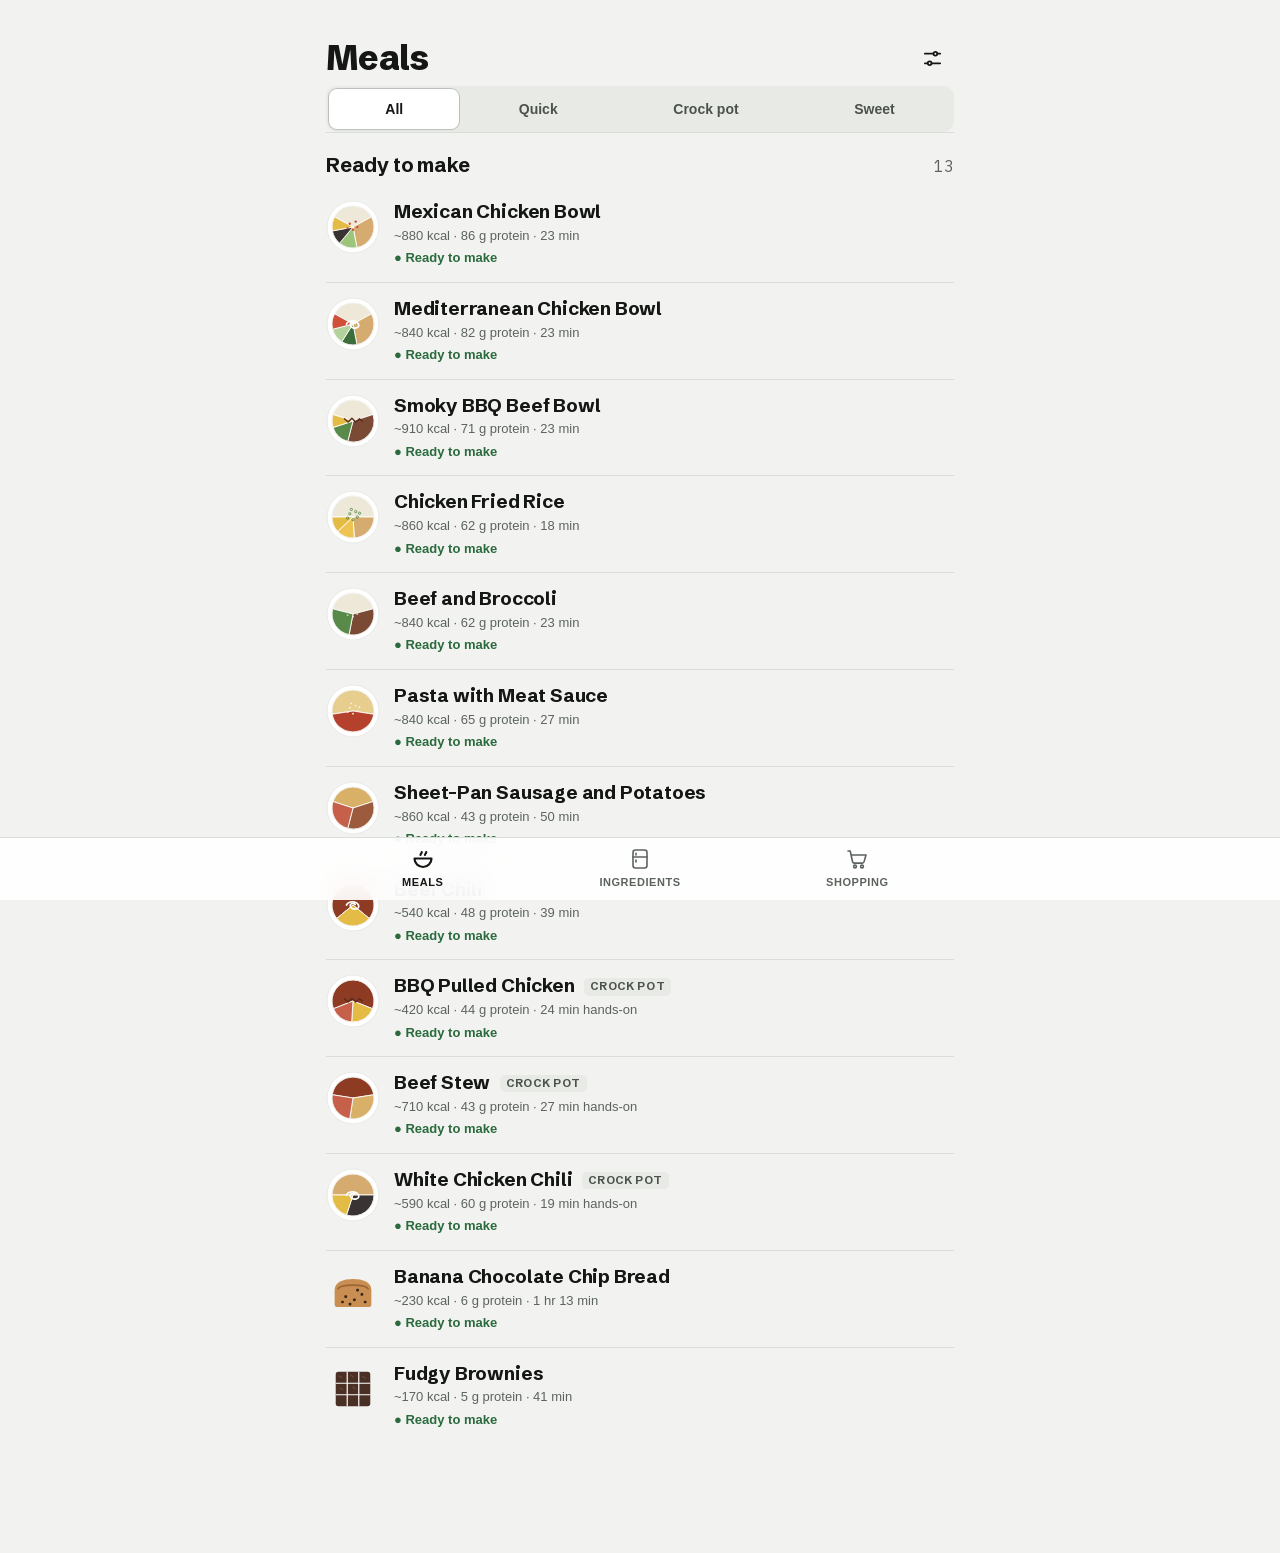
==== commit 6050eeae: "Rebuild around ingredients, shopping and meals Structure - Three tabs: Meals, Ingredients, Shopping." ====
--- a/index.html
+++ b/index.html
@@ -2,7 +2,7 @@
 <html lang="en">
 <head>
 <meta charset="utf-8">
-<meta name="app-version" content="1db8d634c917">
+<meta name="app-version" content="1c250bf611e4">
 <meta name="viewport" content="width=device-width, initial-scale=1, viewport-fit=cover">
 <meta name="apple-mobile-web-app-capable" content="yes">
 <meta name="mobile-web-app-capable" content="yes">
@@ -127,7 +127,7 @@
 .fav-mark { color:var(--ink); }
 
 .tabbar { position:fixed; left:0; right:0; bottom:0; z-index:20; background:var(--surface); background:color-mix(in srgb, var(--surface) 90%, transparent); -webkit-backdrop-filter:saturate(1.4) blur(14px); backdrop-filter:saturate(1.4) blur(14px); border-top:1px solid var(--line); padding-bottom:var(--safe-b); }
-.tabbar-inner { max-width:660px; margin:0 auto; display:grid; grid-template-columns:repeat(4, 1fr); padding-inline:4px; }
+.tabbar-inner { max-width:660px; margin:0 auto; display:grid; grid-template-columns:repeat(3, 1fr); padding-inline:4px; }
 .tabbar a { display:flex; flex-direction:column; align-items:center; justify-content:center; gap:3px; min-height:var(--nav-h); color:var(--ink-3); text-decoration:none; font-size:11px; font-weight:600; letter-spacing:.05em; text-transform:uppercase; }
 .tabbar svg { width:24px; height:24px; fill:none; stroke:currentColor; stroke-width:1.6; stroke-linecap:round; stroke-linejoin:round; }
 .tabbar a[aria-current="page"] { color:var(--ink); }
@@ -608,16 +608,26 @@
 .shop label { padding-block:6px; }
 .inv-cats .label { margin-top:26px; }
 
+/* ---------- Two-state ingredients ---------- */
+.pill.in { color:var(--ink-2); background:var(--surface-2); min-width:78px; }
+.pill.out { color:var(--bad); background:var(--bad-soft); min-width:78px; }
+.need-badge { display:inline-block; font-size:12.5px; font-weight:700; color:var(--bad); background:var(--bad-soft); border-radius:6px; padding:3px 8px; }
+.ing.missing .ing-name { color:var(--ink); }
+.shop-why { color:var(--ink-3); }
+.btn-row.stack { flex-direction:column; align-items:stretch; }
+.dial dt { color:var(--ink); font-weight:700; }
+.dial dd { color:var(--ink-2); }
+.inv-cat-status { font-variant-numeric:tabular-nums; }
+
 </style>
 <a class="skip" href="#view">Skip to content</a>
 <p id="storage-warn" class="storage-warn" hidden>Saving isn’t available in this browser. Changes last until you close the page.</p>
 <div class="app"><main id="view" tabindex="-1"></main></div>
 <nav class="tabbar" aria-label="Main">
   <div class="tabbar-inner">
-    <a href="#/tonight" data-tab="tonight"><svg viewBox="0 0 24 24" aria-hidden="true"><circle cx="12" cy="12" r="8.5"/><circle cx="12" cy="12" r="4.5"/></svg><span>Tonight</span></a>
     <a href="#/meals" data-tab="meals"><svg viewBox="0 0 24 24" aria-hidden="true"><path d="M3.5 11.5h17a8.5 8.5 0 0 1-17 0z"/><path d="M9.5 8c0-1.3 1.2-1.4 1.2-2.8M14 8c0-1.3 1.2-1.4 1.2-2.8"/></svg><span>Meals</span></a>
+    <a href="#/ingredients" data-tab="ingredients"><svg viewBox="0 0 24 24" aria-hidden="true"><rect x="5" y="3" width="14" height="18" rx="2.5"/><path d="M5 10h14M8 6.4v1.6M8 13v2"/></svg><span>Ingredients</span></a>
     <a href="#/shopping" data-tab="shopping"><svg viewBox="0 0 24 24" aria-hidden="true"><path d="M3 4h2.2l2.3 10.5a2 2 0 0 0 2 1.6h7.6a2 2 0 0 0 2-1.5L21 8H6.2"/><circle cx="10" cy="19.5" r="1.4"/><circle cx="17" cy="19.5" r="1.4"/></svg><span>Shopping</span></a>
-    <a href="#/kitchen" data-tab="kitchen"><svg viewBox="0 0 24 24" aria-hidden="true"><path d="M10 6.5h10M10 12h10M10 17.5h10"/><path d="M3.8 6.4l1.3 1.3 2.2-2.4M3.8 11.9l1.3 1.3 2.2-2.4"/><circle cx="5.5" cy="17.5" r="1.2"/></svg><span>Kitchen</span></a>
   </div>
 </nav>
 <div id="sheet" hidden></div>
@@ -641,30 +651,25 @@
   beef:        [152,20.9,0,7,0,66,336,12,2.3,0,0,0.1,21],       // 93/7 raw
   chicken:     [120,22.5,0,2.6,0,45,334,5,0.4,9,0,0.1,28],      // breast raw
   thighs:      [135,19,0,6.5,0,90,230,8,0.9,15,0,0.1,22],        // boneless skinless thigh raw (typical retail)
-  p_beef:      [200,27.5,0,9.5,0,85,420,15,3,0,0,0.1,26],       // cooked
-  p_chicken:   [165,31,0,3.6,0,74,256,15,1,9,0,0.1,29],         // cooked breast
-  p_thighs:    [185,24,0,9.5,0,105,240,10,1.2,18,0,0.1,24],     // cooked thigh
   steak:       [130,21,0,4.5,0,52,340,20,1.6,0,0,0.1,24],       // top sirloin, raw, trimmed
+  pork:        [242,17,0,19,0,60,315,17,1,0,0,0.6,19],          // pork shoulder, raw
+  chuck:       [220,18,0,16,0,65,290,15,2.2,0,0,0.1,18],        // chuck roast, raw
+  carrots:     [41,0.9,10,0.2,2.8,69,320,33,0.3,835,5.9,0,12],
+  whitebeans:  [114,7.4,20.6,0.3,5.4,320,390,70,2.4,0,0,0,53],  // canned, rinsed
+  salsaverde:  [36,1,6,0.5,2,600,200,20,0.5,10,8,0,10],
+  broth:       [4,0.7,0.4,0.1,0,340,50,5,0.1,0,0,0,2],
   sausage:     [180,14,3,12,0,700,250,20,1,0,0,0,20],           // chicken sausage
-  rotisserie:  [170,25,0,7.5,0,330,240,15,1,12,0,0.1,25],       // rotisserie chicken, meat only
-  tuna:        [116,26,0,1,0,320,240,10,1.3,5,0,1.7,30],        // pouch tuna in water
   pasta:       [371,13,75,1.5,3.2,6,223,21,3.3,0,0,0,53],       // dry
   marinara:    [50,1.6,7.5,1.5,1.7,380,350,25,0.8,25,7,0,15],
   tomatoes:    [32,1.6,7.3,0.2,1.9,180,220,30,0.8,20,9,0,12],   // canned diced
   hashbrowns:  [80,2,17,0.2,1.6,25,380,10,0.5,0,7,0,20],        // frozen shredded, plain
-  dumplings:   [200,8,28,6,2,420,180,30,1.8,0,0,0,20],          // frozen potstickers
-  tortillas:   [290,8,46,8,3,560,130,120,2.5,0,0,0,25],
   chilipowder: [282,13.5,50,14.3,34.8,1640,1950,330,17,2540,0.6,0,150],
   cornstarch:  [381,0.3,91,0.1,0.9,9,3,2,0.5,0,0,0,3],
   yogurt:      [73,10,3.9,1.9,0,34,141,115,0.1,20,0,0,11],      // 2% Greek
   eggs:        [143,12.6,0.7,9.5,0,142,138,56,1.8,160,0,2,12],
-  protein:     [400,78,10,5,1,300,500,450,1,0,0,0,60],          // whey, generic
   rice:        [130,2.7,28.2,0.3,0.4,1,35,10,1.2,0,0,0,12],     // jasmine, cooked, enriched
-  p_rice:      [130,2.7,28.2,0.3,0.4,1,35,10,1.2,0,0,0,12],
-  ricepouch:   [140,3,30,1,0.5,40,40,10,1,0,0,0,12],
   potatoes:    [77,2,17.5,0.1,2.1,6,425,12,0.8,0,19.7,0,23],
   oats:        [404,14.7,65.7,9.1,6.5,19,371,55,4,0,0,0,144],
-  graham:      [430,6.7,77,10.6,2.7,459,135,24,3.3,0,0,0,30],
   bananas:     [89,1.1,22.8,0.3,2.6,1,358,5,0.3,3,8.7,0,27],
   berries:     [45,0.8,11,0.4,2.5,1,120,12,0.4,2,35,0,10],
   broccoli:    [34,2.8,6.6,0.4,2.6,33,316,47,0.7,31,89,0,21],      // raw florets
@@ -708,7 +713,6 @@
   creamcheese: [350,6.2,5.5,34,0,314,138,97,0.1,308,0,0.4,9],
   milk:        [50,3.3,4.8,2,0,47,140,120,0,55,0,1.2,11],
   butter:      [717,0.9,0.1,81,0,11,24,24,0,684,0,0,2],
-  powdered:    [389,0,99.8,0,0,2,2,1,0,0,0,0,0],
   sugar:       [387,0,100,0,0,1,2,1,0,0,0,0,0],
   applesauce:  [42,0.2,11.3,0.1,1.1,2,74,4,0.1,1,1,0,3],
   sesame:      [573,17.7,23.5,49.7,11.8,11,468,975,14.6,0,0,0,351],
@@ -734,7 +738,6 @@
      {u:'unit', g, one, many}       grams per purchase unit
      {u:'have'}                     pantry item, no quantity                 */
 const CATS = [
-  { id:'protein', name:'Protein' },
   { id:'carbs',   name:'Carbs' },
   { id:'produce', name:'Produce' },
   { id:'flavor',  name:'Flavor' },
@@ -752,27 +755,24 @@
   { id:'thighs', name:'Chicken thighs', cat:'protein', aisle:'Meat', shop:{u:'lb'}, fresh:true },
   { id:'beef', name:'Lean ground beef (93/7)', cat:'protein', aisle:'Meat', shop:{u:'lb'}, fresh:true },
   { id:'steak', name:'Sirloin steak', cat:'protein', aisle:'Meat', shop:{u:'lb'}, fresh:true },
+  { id:'pork', name:'Pork shoulder', cat:'protein', aisle:'Meat', shop:{u:'lb'}, fresh:true },
+  { id:'chuck', name:'Chuck roast', cat:'protein', aisle:'Meat', shop:{u:'lb'}, fresh:true },
   { id:'sausage', name:'Chicken sausage', cat:'protein', aisle:'Meat', shop:{u:'unit', g:85, one:'link', many:'links', round:1}, fresh:true },
-  { id:'rotisserie', name:'Rotisserie chicken', cat:'protein', aisle:'Meat', shop:{u:'unit', g:500, one:'chicken', many:'chickens', round:1}, fresh:true },
-  { id:'tuna', name:'Tuna pouches', cat:'protein', aisle:'Canned & jarred', shop:{u:'unit', g:110, one:'pouch', many:'pouches', round:1} },
   { id:'yogurt', name:'Plain Greek yogurt', cat:'protein', aisle:'Dairy & eggs', shop:{u:'unit', g:240, one:'cup', many:'cups', hint:'32-oz tub ≈ 3½ cups'}, fresh:true },
   { id:'eggs', name:'Eggs', cat:'protein', aisle:'Dairy & eggs', shop:{u:'unit', g:50, one:'egg', many:'eggs', round:1}, fresh:true },
-  { id:'protein', name:'Protein powder', cat:'protein', aisle:'Baking', shop:{u:'unit', g:30, one:'scoop', many:'scoops', round:1} },
   // CARBS
   { id:'rice', name:'Jasmine rice', cat:'carbs', aisle:'Grains & dry goods', shop:{u:'unit', g:474, one:'cup dry', many:'cups dry', round:0.5} },
-  { id:'ricepouch', name:'Microwave rice pouches', cat:'carbs', aisle:'Grains & dry goods', shop:{u:'unit', g:250, one:'pouch', many:'pouches', round:1} },
   { id:'potatoes', name:'Potatoes (Yukon Gold)', cat:'carbs', aisle:'Produce', shop:{u:'lb'}, fresh:true },
   { id:'pasta', name:'Pasta', cat:'carbs', aisle:'Grains & dry goods', shop:{u:'unit', g:454, one:'box (1 lb)', many:'boxes (1 lb)', round:1} },
   { id:'hashbrowns', name:'Frozen hash browns', cat:'carbs', aisle:'Frozen', shop:{u:'unit', g:567, one:'bag', many:'bags', round:1} },
-  { id:'tortillas', name:'Tortillas', cat:'carbs', aisle:'Grains & dry goods', shop:{u:'have'}, fresh:true },
-  { id:'dumplings', name:'Frozen dumplings', cat:'carbs', aisle:'Frozen', shop:{u:'have'} },
   { id:'oats', name:'Oats / oat flour', cat:'carbs', alsoCat:'baking', aisle:'Grains & dry goods', shop:{u:'unit', g:90, one:'cup', many:'cups', round:0.5} },
-  { id:'graham', name:'Graham crackers', cat:'carbs', aisle:'Snacks & toppings', shop:{u:'have'} },
   // PRODUCE
   { id:'bananas', name:'Bananas', cat:'produce', aisle:'Produce', shop:{u:'unit', g:118, one:'banana', many:'bananas', round:1}, fresh:true },
   { id:'berries', name:'Berries', cat:'produce', aisle:'Produce', shop:{u:'unit', g:150, one:'cup', many:'cups', round:0.5}, fresh:true },
   { id:'broccoli', name:'Broccoli florets', cat:'produce', aisle:'Produce', shop:{u:'lb'}, fresh:true },
   { id:'corn', name:'Corn (frozen)', cat:'produce', aisle:'Frozen', shop:{u:'unit', g:165, one:'cup', many:'cups', round:0.5, hint:'12-oz bag ≈ 2 cups'} },
+  { id:'carrots', name:'Carrots', cat:'produce', aisle:'Produce', shop:{u:'lb'}, fresh:true },
+  { id:'whitebeans', name:'White beans', cat:'produce', aisle:'Canned & jarred', shop:{u:'unit', g:255, one:'can (15 oz)', many:'cans (15 oz)', round:1} },
   { id:'tomatoes', name:'Canned diced tomatoes', cat:'produce', aisle:'Canned & jarred', shop:{u:'unit', g:400, one:'can (14 oz)', many:'cans (14 oz)', round:1} },
   { id:'blackbeans', name:'Black beans', cat:'produce', aisle:'Canned & jarred', shop:{u:'unit', g:255, one:'can (15 oz)', many:'cans (15 oz)', round:1} },
   { id:'lettuce', name:'Romaine lettuce', cat:'produce', aisle:'Produce', shop:{u:'unit', g:280, one:'head', many:'heads', round:1}, fresh:true },
@@ -786,6 +786,8 @@
   // FLAVOR
   { id:'soy', name:'Low-sodium soy sauce', cat:'flavor', aisle:'Condiments & oils', shop:{u:'have'} },
   { id:'bbq', name:'BBQ sauce', cat:'flavor', aisle:'Condiments & oils', shop:{u:'have'} },
+  { id:'salsaverde', name:'Salsa verde', cat:'flavor', aisle:'Canned & jarred', shop:{u:'unit', g:450, one:'jar (16 oz)', many:'jars (16 oz)', round:1} },
+  { id:'broth', name:'Chicken broth', cat:'flavor', aisle:'Canned & jarred', shop:{u:'have'} },
   { id:'marinara', name:'Marinara sauce', cat:'flavor', aisle:'Canned & jarred', shop:{u:'unit', g:680, one:'jar (24 oz)', many:'jars (24 oz)', round:1} },
   { id:'salsa', name:'Salsa', cat:'flavor', aisle:'Canned & jarred', shop:{u:'unit', g:450, one:'jar (16 oz)', many:'jars (16 oz)', round:1} },
   { id:'honey', name:'Honey', cat:'flavor', aisle:'Condiments & oils', shop:{u:'have'} },
@@ -819,7 +821,6 @@
   { id:'creamcheese', name:'Cream cheese', cat:'baking', aisle:'Dairy & eggs', shop:{u:'have'}, fresh:true },
   { id:'milk', name:'Milk', cat:'baking', aisle:'Dairy & eggs', shop:{u:'unit', g:244, one:'cup', many:'cups', round:0.5}, fresh:true },
   { id:'butter', name:'Butter', cat:'baking', aisle:'Dairy & eggs', shop:{u:'have'} },
-  { id:'powdered', name:'Powdered sugar', cat:'baking', aisle:'Baking', shop:{u:'have'} },
   { id:'sugar', name:'Sugar', cat:'baking', aisle:'Baking', shop:{u:'have'} },
   { id:'applesauce', name:'Unsweetened applesauce', cat:'baking', aisle:'Canned & jarred', shop:{u:'have'} },
   { id:'parchment', name:'Parchment paper', cat:'baking', aisle:'Household', shop:{u:'have'} },
@@ -837,10 +838,6 @@
   { id:'hummus', name:'Hummus', cat:'extras', aisle:'Dairy & eggs', shop:{u:'have'} },
   { id:'herbs', name:'Fresh dill or parsley', cat:'extras', aisle:'Produce', shop:{u:'unit', g:30, one:'bunch', many:'bunches', round:1}, fresh:true },
   // PREPPED (set by Prep mode)
-  { id:'p_rice', name:'Cooked rice', cat:'prepped', aisle:'Grains & dry goods', shop:{u:'have'}, prepped:true, fresh:true },
-  { id:'p_chicken', name:'Cooked chicken', cat:'prepped', aisle:'Meat', shop:{u:'have'}, prepped:true, fresh:true },
-  { id:'p_beef', name:'Cooked ground beef', cat:'prepped', aisle:'Meat', shop:{u:'have'}, prepped:true, fresh:true },
-  { id:'p_bananas', name:'Frozen banana coins', cat:'prepped', aisle:'Produce', shop:{u:'have'}, prepped:true, fresh:true },
 ];
 const ITEM = Object.fromEntries(ITEMS.map(i => [i.id, i]));
 
@@ -862,74 +859,13 @@
 /* ---------- Dinners ---------- */
 const RECIPES = [
 {
-  id:'korean', type:'dinner', name:'Korean Beef Bowl', short:'Korean Beef',
-  flavor:'Sweet-savory beef glazed with soy, honey, garlic and ginger, over jasmine rice with broccoli.',
-  difficulty:'Easy', protein:'beef', prepable:true, tags:['beef','one pan','freezes well'],
-  bowl:[['rice',0.42],['beef',0.34],['broccoli',0.24]], garnish:'greenonion',
-  ingredients:[
-    { id:'beef', q:10, u:'oz', g:283, role:'protein', core:true, any:['beef','p_beef'], note:'raw · about {cooked} cooked', sub:'Ground turkey works — add ¼ tsp extra sesame oil.' },
-    { id:'rice', name:'Jasmine rice', q:1.5, u:'cup', g:237, role:'carb', core:true, any:['rice','p_rice','ricepouch'], note:'cooked · {dry} dry' },
-    { id:'broccoli', q:1.5, u:'cup', g:135, role:'veg', core:true, note:'fresh or frozen florets', sub:'Frozen florets are the fastest option.' },
-    { id:'greenonion', q:2, u:'tbsp', g:12, role:'garnish', note:'sliced', sub:'Skip it, or use chives.' },
-    { id:'soy', q:1.25, u:'tbsp', g:20, role:'sauce', core:true, group:'Sauce' },
-    { id:'honey', q:2, u:'tsp', g:14, role:'sauce', group:'Sauce', any:['honey','maple'], sub:'Maple syrup or brown sugar.' },
-    { id:'sesameoil', q:0.5, u:'tsp', g:2.3, role:'sauce', group:'Sauce', sub:'Leave it out — the sauce is less nutty but still good.' },
-    { id:'garlic', q:1, u:'clove', g:3, role:'aromatic', group:'Sauce', any:['garlic','garlicpowder'], sub:'¼ tsp garlic powder, stirred into the sauce.' },
-    { id:'ginger', q:1, u:'tsp', g:2, role:'aromatic', group:'Sauce', sub:'⅛ tsp ground ginger, stirred into the sauce.' },
-  ],
-  heat:{
-    medium:[{ id:'chilisauce', q:1, u:'tsp', g:6, note:'stirred into the sauce' }],
-    hot:[{ id:'chilisauce', q:2, u:'tsp', g:12, note:'stirred into the sauce' }],
-  },
-  heatText:' Stir in {q:chilisauce} gochujang or sriracha.',
-  tiers:{
-    base:{ text:'Beef, rice, broccoli, sauce, green onion.' },
-    better:{ text:'Toasted sesame seeds, a squeeze of lime, extra green onion.', finish:'Sprinkle sesame seeds and extra green onion, then squeeze a lime wedge over the bowl.',
-      add:[{ id:'sesame', q:1, u:'tsp', g:3 },{ id:'lime', q:1, u:'wedge', g:5 },{ id:'greenonion', key:'greenonion2', q:1, u:'tbsp', g:6, note:'extra' }] },
-    loaded:{ text:'Everything in Better, plus crispy onions and a thin drizzle of chili sauce.', finish:'Add a handful of crispy onions and a thin line of chili sauce.',
-      add:[{ id:'crispyonion', q:2, u:'tbsp', g:7 },{ id:'chilisauce', key:'chiliTop', q:0.5, u:'tsp', g:3, note:'small drizzle' }] },
-  },
-  equipment:['Large skillet (12-inch)','Small pot with lid, or a rice cooker','Microwave-safe bowl and a plate to cover it','Small bowl for the sauce','Spatula'],
-  mise:['Beef from the fridge','Rice and a measuring cup','Broccoli','Soy sauce, honey, sesame oil','Garlic, ginger and a grater','Green onion','Your bowl'],
-  steps:[
-    RICE_STEP,
-    { title:'Mix the sauce', prep:true, hands:3,
-      text:'In a small bowl, stir {q:soy} soy sauce, {q:honey} honey and {q:sesameoil} sesame oil.{heat} Mince {q:garlic} garlic and grate {q:ginger} ginger — keep those separate. They go into the pan first.' },
-    { key:'beef', title:'Brown the beef', hands:1, passive:7, timer:7,
-      text:'Heat the skillet over medium-high for 1 minute. Add {q:beef} beef and press it into one flat layer. Leave it for 2 minutes to brown, then break it into crumbles and cook until no pink remains, {brownTime}.',
-      warn:'Don’t stir right away. The browned crust is where the flavor comes from.', safety:BEEF_SAFETY },
-    { key:'veg', title:'Cook the broccoli', hands:1, passive:4, timer:4,
-      text:'While the beef browns: put {q:broccoli} broccoli in a microwave-safe bowl with {vegWater} water. Cover with a plate and microwave {vegTime}, until bright green and just tender.' },
-    { waitFor:'beef', title:'Drain, then garlic and ginger', hands:1,
-      text:'If fat has pooled, tilt the pan and spoon it off — lean beef often has very little. Push the beef aside, add the garlic and ginger to the bare spot and stir for 30 seconds until fragrant, then mix everything together.',
-      warn:'30 seconds is enough. Garlic turns bitter once it browns.' },
-    { key:'sauce', title:'Add the sauce', hands:1, passive:2, timer:2,
-      text:'Pour in the sauce and stir. Simmer 2 minutes, until glossy and mostly clinging to the beef.' },
-    { title:'Slice the green onion', prep:true, hands:1,
-      text:'Thinly slice {q:greenonion} green onion. Drain the broccoli.' },
-    WARM_RICE_STEP,
-    { waitAll:true, title:'Assemble', hands:2,
-      text:'Rice on the bottom. Beef on one side, broccoli on the other. Spoon any sauce left in the pan over the broccoli.' },
-    { title:'Finish', hands:1, finish:true,
-      text:'Green onion on top.{tierFinish} Taste the beef — a few drops of soy if it needs more salt.' },
-  ],
-  finish:'Rice on the bottom, beef on one side, broccoli on the other. Spoon the pan sauce over the broccoli so nothing is plain. Green onion on top.',
-  subs:['No fresh ginger: ⅛ tsp ground ginger in the sauce.','No honey: maple syrup, or 2 tsp brown sugar.','Potatoes instead of rice: use the potato method from the BBQ bowl.'],
-  leftovers:{
-    separate:['Beef, rice and broccoli can share one container.','No separate sauce needed — the beef is already glazed.','Keep green onion, sesame seeds, lime and crispy onions out. They go on after reheating.'],
-    storage:['Get it cold fast: shallow containers, into the fridge within 2 hours of cooking — within 1 hour for the rice if you can.','Fridge: eat within 3–4 days.','Freezer: up to 2–3 months for best quality. Broccoli goes soft after freezing, so freeze beef and rice, and add fresh broccoli later if you can.','Thaw overnight in the fridge, not on the counter.'],
-    reheat:['Sprinkle 1 tbsp water over the rice and cover loosely.','Microwave 1½ minutes, stir, then 1–1½ minutes more, until steaming hot all the way through (165°F).','From frozen: 50% power for 3–4 minutes, stir, then full power until hot.','Reheat a portion once. Don’t cool it and reheat it again.'],
-    fresh:['Fresh green onion and a squeeze of lime.','A ½-tsp splash of soy mixed with a little honey to wake up the glaze.'],
-  },
-},
-{
   id:'mexican', type:'dinner', name:'Mexican Chicken Bowl', short:'Mexican Chicken',
   flavor:'Cumin-paprika chicken with lime, black beans, corn and a cool salsa-yogurt sauce. Mild by default.',
   difficulty:'Easy', protein:'chicken', hasCut:true, prepable:true, tags:['chicken','mild','no avocado'],
   bowl:[['rice',0.34],['chicken',0.30],['lettuce',0.14],['beans',0.11],['corn',0.11]], garnish:'salsa',
   ingredients:[
-    { id:'chicken', q:11, u:'oz', g:312, role:'protein', core:true, any:['chicken','p_chicken'], note:'raw breast · about {cooked} cooked', sub:'Boneless thighs stay juicier and reheat better. Same method; cook to 175°F.' },
-    { id:'rice', name:'Jasmine rice', q:1.5, u:'cup', g:237, role:'carb', core:true, any:['rice','p_rice','ricepouch'], note:'cooked · {dry} dry' },
+    { id:'chicken', q:11, u:'oz', g:312, role:'protein', core:true, any:['chicken'], note:'raw breast · about {cooked} cooked', sub:'Boneless thighs stay juicier and reheat better. Same method; cook to 175°F.' },
+    { id:'rice', name:'Jasmine rice', q:1.5, u:'cup', g:237, role:'carb', core:true, any:['rice'], note:'cooked · {dry} dry' },
     { id:'blackbeans', q:0.333, u:'cup', g:57, role:'veg', note:'rinsed' },
     { id:'corn', q:0.333, u:'cup', g:55, role:'veg', note:'frozen is fine' },
     { id:'lettuce', q:1, u:'cup', g:47, role:'veg', any:['lettuce','peppers','spinach'], note:'shredded', sub:'Fajita vegetables instead: sauté 1 cup sliced peppers and onions in the pan after the chicken.' },
@@ -983,6 +919,12 @@
       text:'Taste a bite with sauce — a pinch of salt or a little more lime if it needs it.{tierFinish}' },
   ],
   finish:'Rice, then lettuce, beans and corn, then chicken. Salsa on the chicken, salsa-yogurt sauce over the whole bowl.',
+  dial:[
+    ['Too spicy', 'Greek yogurt or cheese per bowl kills heat faster than anything else. More rice and beans spreads it out, and lime distracts from it. Next time keep the jalapeño out of the pan and dice it on top instead, where you control it bite by bite.'],
+    ['Chicken came out dry', 'Pull it at 165°F and let it sit 2 minutes. Thighs are far more forgiving. If it is already dry, spoon the yogurt sauce over it — that is what the sauce is for.'],
+    ['Tastes flat', 'Salt, then lime. Spices dumped on raw chicken never bloom: toss the chicken in oil first so the spices stick and hit hot fat.'],
+    ['Watery sauce', 'Salsa has liquid in it. Spoon salsa from the top of the jar rather than the bottom, or let it drain in a sieve for a minute.'],
+  ],
   subs:['Thighs instead of breast: juicier, forgiving on reheat. Cook to 175°F.','No lime: lemon juice.','Want heat? Change Heat to medium or hot in Settings — the default stays mild.'],
   leftovers:{
     separate:['Chicken, rice, beans and corn go in one container.','Lettuce, salsa and the salsa-yogurt sauce each go in their own small container. Never microwave them.','Cheese, cilantro and pickled onions go on after reheating.'],
@@ -997,8 +939,8 @@
   difficulty:'Easy', protein:'chicken', hasCut:true, prepable:true, tags:['chicken','fresh','bright'],
   bowl:[['rice',0.34],['chicken',0.30],['spinach',0.12],['cucumber',0.12],['tomato',0.12]], garnish:'yogurt',
   ingredients:[
-    { id:'chicken', q:11, u:'oz', g:312, role:'protein', core:true, any:['chicken','p_chicken'], note:'raw breast · about {cooked} cooked', sub:'Boneless thighs stay juicier. Cook to 175°F.' },
-    { id:'rice', name:'Jasmine rice', q:1.5, u:'cup', g:237, role:'carb', core:true, any:['rice','p_rice','ricepouch'], note:'cooked · {dry} dry' },
+    { id:'chicken', q:11, u:'oz', g:312, role:'protein', core:true, any:['chicken'], note:'raw breast · about {cooked} cooked', sub:'Boneless thighs stay juicier. Cook to 175°F.' },
+    { id:'rice', name:'Jasmine rice', q:1.5, u:'cup', g:237, role:'carb', core:true, any:['rice'], note:'cooked · {dry} dry' },
     { id:'cucumber', q:0.5, u:'cup', g:70, role:'veg', core:true, note:'diced' },
     { id:'tomato', q:0.5, u:'cup', g:90, role:'veg', note:'cherry tomatoes, halved' },
     { id:'spinach', q:1, u:'cup', g:30, role:'veg', any:['spinach','lettuce'], note:'baby spinach', sub:'Romaine works.' },
@@ -1048,6 +990,12 @@
       text:'Pour any pan juices over the chicken and finish with black pepper.{tierFinish}' },
   ],
   finish:'Spinach under hot rice so it softens. Chicken, cucumber and tomato on top, garlic yogurt sauce over everything, pan juices on the chicken.',
+  dial:[
+    ['Garlic is harsh, especially day two', 'Raw grated garlic gets stronger in the fridge. Use half as much for food you plan to keep, or use garlic powder in the sauce and save fresh garlic for the same-night bowl.'],
+    ['Chicken came out dry', 'Cut the pieces bigger, pull them at 165°F, and let them rest. Then use the pan juices — pour them over the bowl instead of leaving them in the pan.'],
+    ['Tastes flat', 'Lemon and salt at the end, not the beginning. Acid is what makes this bowl taste bright rather than beige.'],
+    ['Watery cucumber and tomato', 'Salt them in a bowl for 5 minutes and pour off the liquid before they go on.'],
+  ],
   subs:['No fresh garlic: ¼ tsp garlic powder on the chicken, a pinch in the sauce.','No spinach: romaine.','Feta is optional — it lives in Better.'],
   leftovers:{
     separate:['Chicken and rice go in one container.','Cucumber, tomato and spinach go in a separate container. They don’t reheat well.','Garlic yogurt sauce goes in its own small container.','Feta, olives and herbs go on cold, after reheating.'],
@@ -1062,8 +1010,8 @@
   difficulty:'Easy', protein:'beef', tags:['beef','rice, potatoes or hash browns','comfort'], carbs:['rice','potato','hash'], prepable:true, hasSauceChoice:true,
   bowl:[['rice',0.40],['beef',0.34],['broccoli',0.16],['corn',0.10]], garnish:'bbq',
   ingredients:[
-    { id:'beef', q:10, u:'oz', g:283, role:'protein', core:true, any:['beef','p_beef'], note:'raw · about {cooked} cooked' },
-    { if:'rice', id:'rice', name:'Jasmine rice', q:1.5, u:'cup', g:237, role:'carb', core:true, any:['rice','p_rice','ricepouch'], note:'cooked · {dry} dry' },
+    { id:'beef', q:10, u:'oz', g:283, role:'protein', core:true, any:['beef'], note:'raw · about {cooked} cooked' },
+    { if:'rice', id:'rice', name:'Jasmine rice', q:1.5, u:'cup', g:237, role:'carb', core:true, any:['rice'], note:'cooked · {dry} dry' },
     { if:'potato', id:'potatoes', q:12, u:'oz', g:340, role:'carb', core:true, note:'about 1 large, ¾-inch cubes' },
     { if:'potato', id:'oliveoil', q:1, u:'tsp', g:4.5, role:'other', note:'for crisping' },
     { if:'hash', id:'hashbrowns', q:1.5, u:'cup', g:140, role:'carb', core:true, note:'frozen shredded' },
@@ -1118,6 +1066,11 @@
       text:'Scrape any sauce left in the pan over the vegetables.{tierFinish}' },
   ],
   finish:'Rice or potatoes on the bottom, BBQ beef on top, broccoli and corn alongside. Scrape the pan sauce over the vegetables.',
+  dial:[
+    ['Too sweet', 'Most bottled BBQ sauce is sugar first. A splash of cider vinegar, a squeeze of lemon or a few dashes of hot sauce balances it in seconds.'],
+    ['Sauce burned in the pan', 'Sugar scorches. Turn the heat to medium before the sauce goes in, and add it in the last 2 minutes.'],
+    ['Potatoes never crisped', 'Three reasons: wet potatoes, a crowded pan, or stirring. Dry them after the microwave, use a wide pan, and leave them alone for 2 minutes at a time.'],
+  ],
   subs:['Potatoes instead of rice: switch Carb to Potatoes. Adds about 8 minutes.','No smoked paprika: regular paprika. A bottled hickory or mesquite BBQ sauce brings the smoke back.','Air fryer potatoes: 400°F for 15–18 minutes, shaking halfway.'],
   leftovers:{
     separate:['Beef, rice or potatoes, broccoli and corn can share one container.','Pickles, green onion, crispy onions and the yogurt BBQ sauce stay separate.','Like it saucy? Pack an extra spoon of BBQ sauce on the side and add it after heating.'],
@@ -1133,8 +1086,8 @@
   difficulty:'Easy', protein:'chicken', tags:['uses leftovers','15 min','one pan'],
   bowl:[['rice',0.5],['chicken',0.24],['egg',0.14],['corn',0.12]], garnish:'greenonion',
   ingredients:[
-    { id:'p_chicken', name:'Cooked chicken', q:1.25, u:'cup', g:170, role:'protein', core:true, any:['p_chicken','rotisserie'], note:'about 6 oz, chopped', sub:'Rotisserie chicken, or cook 8 oz raw chicken first.' },
-    { id:'p_rice', name:'Cooked rice', q:1.5, u:'cup', g:237, role:'carb', core:true, any:['p_rice','ricepouch','rice'], note:'cold, from the fridge', sub:'Fresh rice: spread it on a plate for 5 minutes to dry and cool.' },
+    { id:'chicken', name:'Cooked chicken', q:1.25, u:'cup', g:170, role:'protein', core:true, note:'about 6 oz, chopped — leftover or rotisserie', sub:'Raw chicken: cut up 8 oz and cook it first, then continue.' },
+    { id:'rice', name:'Cooked rice', q:1.5, u:'cup', g:237, role:'carb', core:true, note:'cold, from the fridge', sub:'Fresh rice: spread it on a plate for 5 minutes to dry and cool.' },
     { id:'eggs', q:2, u:'egg', g:100, role:'protein', core:true },
     { id:'corn', q:0.5, u:'cup', g:82, role:'veg', note:'frozen is fine' },
     { id:'greenonion', q:3, u:'tbsp', g:18, role:'veg', note:'sliced, whites and tops kept apart' },
@@ -1177,6 +1130,11 @@
       text:'Green onion tops over everything.{tierFinish} Taste — a few drops more soy if it needs salt.' },
   ],
   finish:'Green onion tops over the whole bowl, with the egg in visible pieces rather than stirred to nothing.',
+  dial:[
+    ['Mushy, not fried', 'Warm or fresh rice steams. Cold rice from the fridge, broken up with your fingers, is the whole trick. Press it flat and leave it between stirs.'],
+    ['Too salty', 'Soy sauce varies a lot by brand. Stir in another cup of rice or one more egg. Next time pour the soy around the edge of the pan and taste before adding the rest.'],
+    ['Bland', 'Salt, then a few drops of sesame oil off the heat. Sesame oil cooked hard loses its smell — it goes in at the end.'],
+  ],
   subs:['No cooked chicken: rotisserie chicken, or leave it out and add a third egg.','No corn: peas, or frozen mixed vegetables.','Day-old rice is best; a rice pouch cooled in the fridge for 20 minutes works too.'],
   leftovers:{
     separate:['This is already reheated rice. Make what you plan to eat.','If you have extra, pack it alone — nothing needs to stay separate.'],
@@ -1192,7 +1150,7 @@
   bowl:[['rice',0.42],['beef',0.32],['broccoli',0.26]], garnish:'sesame',
   ingredients:[
     { id:'steak', q:8, u:'oz', g:227, role:'protein', core:true, any:['steak','beef'], note:'sirloin or flank, sliced thin', sub:'Lean ground beef works: brown it and skip the searing step.' },
-    { id:'rice', name:'Jasmine rice', q:1.5, u:'cup', g:237, role:'carb', core:true, any:['rice','p_rice','ricepouch'], note:'cooked · {dry} dry' },
+    { id:'rice', name:'Jasmine rice', q:1.5, u:'cup', g:237, role:'carb', core:true, any:['rice'], note:'cooked · {dry} dry' },
     { id:'broccoli', q:2, u:'cup', g:180, role:'veg', core:true, note:'florets' },
     { id:'soy', q:2, u:'tbsp', g:32, role:'sauce', core:true, group:'Sauce' },
     { id:'honey', q:2, u:'tsp', g:14, role:'sauce', group:'Sauce', any:['honey','maple'] },
@@ -1234,6 +1192,11 @@
     { title:'Finish', hands:1, finish:true, text:'{tierFinish}' },
   ],
   finish:'Rice, then beef and broccoli with every spoonful of pan sauce poured over.',
+  dial:[
+    ['Beef came out chewy', 'Cut across the grain, as thin as you can, and sear it fast on high. Long cooking makes steak strips tougher, not softer.'],
+    ['Sauce stayed thin', 'Stir the cornstarch slurry again right before it goes in — it settles — and let the sauce bubble for a full minute after it goes in.'],
+    ['Watery at the bottom', 'Drain the broccoli properly. Steamed broccoli holds a surprising amount of water and it all ends up in the sauce.'],
+  ],
   subs:['Ground beef instead of steak: brown it, then continue from the garlic step.','No cornstarch: the sauce stays thin. Simmer it an extra minute.','Frozen broccoli works; drain it really well.'],
   leftovers:{
     separate:['Beef, broccoli and rice can share one container.','Sesame seeds and crispy onions go on after reheating.'],
@@ -1248,7 +1211,7 @@
   difficulty:'Easy', protein:'beef', tags:['beef','pantry meal','freezes well'],
   bowl:[['pasta',0.55],['sauce',0.45]], garnish:'parmesan',
   ingredients:[
-    { id:'beef', q:8, u:'oz', g:227, role:'protein', core:true, any:['beef','p_beef'], note:'raw · about {cooked} cooked' },
+    { id:'beef', q:8, u:'oz', g:227, role:'protein', core:true, any:['beef'], note:'raw · about {cooked} cooked' },
     { id:'pasta', q:3, u:'oz', g:85, role:'carb', core:true, note:'dry — about 1½ cups cooked', sub:'Any shape. Short shapes hold the sauce better.' },
     { id:'marinara', q:0.75, u:'cup', g:184, role:'sauce', core:true, note:'jarred is the point' },
     { id:'garlic', q:1, u:'clove', g:3, role:'aromatic', any:['garlic','garlicpowder'], note:'minced' },
@@ -1289,6 +1252,11 @@
     { title:'Finish', hands:1, finish:true, text:'{tierFinish}' },
   ],
   finish:'Pasta tossed through the sauce rather than sauce poured on top, with parmesan over it.',
+  dial:[
+    ['Still tastes like the jar', 'Simmer it longer, salt it, and finish with parmesan and black pepper. Ten quiet minutes in the pan is what separates sauce from jarred tomato.'],
+    ['Sauce slides off the pasta', 'Save half a cup of pasta water and toss the pasta in the sauce over heat for a minute. Starchy water is the glue.'],
+    ['Too acidic or sharp', 'A pinch of sugar or a splash of milk rounds off tomatoes that came out too bright.'],
+  ],
   subs:['No marinara: a can of diced tomatoes, a pinch of salt and a longer simmer.','Ground turkey works the same way.','Add a splash of milk or cream for a pink sauce.'],
   leftovers:{
     separate:['Pack the pasta and sauce together — it keeps better mixed.','Cheese and fresh herbs go on after reheating.'],
@@ -1342,6 +1310,11 @@
       text:'Straight from the pan.{tierFinish}' },
   ],
   finish:'Eat it off the pan or tip it into a bowl. The charred pepper edges are the best part.',
+  dial:[
+    ['Nothing browned', 'The pan was crowded or the oven was too low. Use the whole pan, or two, keep it at 425°F, and give the potatoes their 15-minute head start.'],
+    ['Too salty', 'Sausage is already salted. Skip the extra salt entirely and season with pepper and smoked paprika instead.'],
+    ['Soggy potatoes', 'Cut sides down on a hot pan, and no foil tent. Steam is the enemy of a crust.'],
+  ],
   subs:['The sausage is where the salt is. Two links plus a fried egg keeps it lighter.','Any sausage works: kielbasa, andouille, Italian.','Sweet potatoes instead of regular: same time.','No peppers: broccoli added with the sausage, or frozen green beans.'],
   leftovers:{
     separate:['Everything goes in one container.','Dips and cheese go on after reheating.'],
@@ -1353,11 +1326,11 @@
 {
   id:'chili', type:'dinner', name:'Beef Chili', short:'Chili',
   flavor:'A pot of beef, beans and tomatoes that gets better for days and freezes perfectly. Your takeout insurance.',
-  difficulty:'Easy', protein:'beef', defaultServings:4, carbs:['none','rice','hash'], defaultCarb:'none', tags:['batch','freezer','better on day two'],
+  difficulty:'Easy', protein:'beef', prepable:true, defaultServings:4, carbs:['none','rice','hash'], defaultCarb:'none', tags:['batch','freezer','better on day two'],
   bowl:[['chili',0.72],['corn',0.28]], garnish:'yogurt',
   ingredients:[
-    { id:'beef', q:6, u:'oz', g:170, role:'protein', core:true, any:['beef','p_beef'], note:'raw · about {cooked} cooked' },
-    { if:'rice', id:'rice', name:'Jasmine rice', q:1, u:'cup', g:158, role:'carb', any:['rice','p_rice','ricepouch'], note:'cooked · {dry} dry' },
+    { id:'beef', q:6, u:'oz', g:170, role:'protein', core:true, any:['beef'], note:'raw · about {cooked} cooked' },
+    { if:'rice', id:'rice', name:'Jasmine rice', q:1, u:'cup', g:158, role:'carb', any:['rice'], note:'cooked · {dry} dry' },
     { if:'hash', id:'hashbrowns', q:1.5, u:'cup', g:140, role:'carb', note:'frozen shredded, crisped' },
     { if:'hash', id:'oliveoil', key:'oilHash', q:1, u:'tsp', g:4.5, role:'other', note:'for crisping' },
     { id:'tomatoes', q:1, u:'cup', g:240, role:'veg', core:true, note:'canned diced, with the juice' },
@@ -1404,6 +1377,13 @@
       text:'{chiliBase}{tierFinish}' },
   ],
   finish:'Serve it in a deep bowl, on rice, or over crispy hash browns with the toppings on top.',
+  dial:[
+    ['Too spicy', 'Fastest fix is dairy in the bowl: Greek yogurt, sour cream or shredded cheese. To fix the whole pot, add another can of beans and tomatoes — more volume, same heat, spread thinner. A teaspoon of sugar or a squeeze of lime rounds off the burn. Next time, half the chili powder, no cayenne, and taste at the 20-minute mark: heat builds as it simmers, so it should taste slightly mild before you stop.'],
+    ['Too thin', 'Lid off for 10–15 minutes. Or mash half a cup of the beans against the side of the pot and stir them back in.'],
+    ['Tastes flat', 'Salt first, and more than feels right. Then a splash of vinegar or lime. Bloom the spices in the fat for 30 seconds next time — it is the single biggest upgrade to this recipe.'],
+    ['Too acidic', 'Canned tomatoes vary. A pinch of sugar or a small spoon of yogurt smooths it out.'],
+    ['In the slow cooker instead', 'Brown the beef and onion first, stir in the spices for 30 seconds, then everything into the cooker on low for 6 hours. Hold the corn until the last 30 minutes so it keeps some bite.'],
+  ],
   subs:['Ground turkey works; add an extra ½ tsp chili powder.','No canned tomatoes: a cup of marinara and a splash of water.','Kidney or pinto beans instead of black beans.'],
   leftovers:{
     separate:['Chili keeps perfectly on its own.','Yogurt, cheese, green onion and hash browns all go on fresh.'],
@@ -1413,10 +1393,199 @@
   },
 },
 
+{
+  id:'pulled', type:'dinner', name:'BBQ Pulled Chicken', short:'Pulled BBQ', crockpot:true, prepOnly:true,
+  flavor:'Thighs and BBQ sauce in the slow cooker until they shred with a fork. Sandwiches, bowls, hash browns, tacos.',
+  difficulty:'Easy', protein:'chicken', defaultServings:6, prepable:true, carbs:['none','rice','hash'], defaultCarb:'none',
+  tags:['crock pot','shreds','freezes well'],
+  bowl:[['chili',0.62],['corn',0.2],['peppers',0.18]], garnish:'bbq',
+  ingredients:[
+    { id:'thighs', q:8, u:'oz', g:227, role:'protein', core:true, any:['thighs','chicken','pork'], note:'boneless thighs, or pork shoulder cut into fist-size chunks', sub:'Pork shoulder: same method, give it the full 8 hours.' },
+    { if:'rice', id:'rice', name:'Jasmine rice', q:1, u:'cup', g:158, role:'carb', any:['rice'], note:'cooked · {dry} dry' },
+    { if:'hash', id:'hashbrowns', q:1.5, u:'cup', g:140, role:'carb', note:'frozen shredded, crisped' },
+    { id:'bbq', q:3, u:'tbsp', g:51, role:'sauce', core:true, note:'half now, half after shredding' },
+    { id:'peppers', q:0.33, u:'cup', g:36, role:'veg', note:'onion, sliced thick' },
+    { id:'garlicpowder', q:0.5, u:'tsp', g:1.5, role:'other', group:'Seasoning' },
+    { id:'onionpowder', q:0.5, u:'tsp', g:1.2, role:'other', group:'Seasoning' },
+    { id:'smokedpaprika', q:0.5, u:'tsp', g:1.2, role:'other', group:'Seasoning', any:['smokedpaprika','paprika'] },
+    { id:'salt', q:0.125, u:'tsp', g:0.75, role:'other', group:'Seasoning', note:'BBQ sauce is salty' },
+    { id:'pepper', q:0.125, u:'tsp', g:0.3, role:'other', group:'Seasoning' },
+  ],
+  heat:{ medium:[{ id:'hotsauce', q:1, u:'tsp', g:5, note:'stirred in after shredding' }], hot:[{ id:'hotsauce', q:2, u:'tsp', g:10, note:'stirred in after shredding' }] },
+  heatText:' Stir {q:hotsauce} hot sauce in after shredding.',
+  tiers:{
+    base:{ text:'Pulled chicken with its sauce.' },
+    better:{ text:'Pickles and green onion on top.', finish:'Pickles and green onion over the top.',
+      add:[{ id:'pickles', q:2, u:'tbsp', g:30, note:'chopped' },{ id:'greenonion', q:1, u:'tbsp', g:6 }] },
+    loaded:{ text:'Everything in Better, plus melted cheese and crispy onions.', finish:'Cheese over the hot meat, then crispy onions.',
+      add:[{ id:'cheese', q:0.25, u:'cup', g:28 },{ id:'crispyonion', q:2, u:'tbsp', g:7 }] },
+  },
+  equipment:['Slow cooker (4 qt or bigger)','Two forks for shredding','Tongs','Containers for the week'],
+  mise:['Chicken thighs or pork shoulder','BBQ sauce','An onion','Garlic powder, onion powder, smoked paprika, salt, pepper'],
+  steps:[
+    { title:'Season the meat', prep:true, hands:5,
+      text:'Pat {q:thighs} thighs dry and toss with {q:garlicpowder} garlic powder, {q:onionpowder} onion powder, {q:smokedpaprika} smoked paprika, {q:salt} salt and {q:pepper} pepper.',
+      warn:'Wash your hands, the board and the knife after raw chicken.' },
+    { title:'Load the slow cooker', prep:true, hands:4,
+      text:'Onion on the bottom ({q:peppers} sliced thick), meat on top, then half the BBQ sauce ({q:bbq} total). No extra liquid — the meat makes plenty.',
+      warn:'Adding water or broth is the usual mistake. It gives you soup, not pulled chicken.' },
+    { key:'cook', title:'Cook it low and walk away', hands:1, passive:360,
+      text:'Lid on. Low for 6 hours (chicken) or 8 (pork). High works in about half the time, but low shreds better.',
+      safety:'Slow cookers are safe as long as the lid stays on and it cooks straight through. Don’t start it from frozen, and don’t lift the lid to peek.' },
+    { waitFor:'cook', title:'Shred it', hands:6,
+      text:'Lift the meat into a bowl and pull it apart with two forks. It should give with almost no effort — if it fights you, it needs another 45 minutes.' },
+    { title:'Sauce and taste', hands:3,
+      text:'Spoon off most of the liquid in the pot, then put the meat back with the rest of the BBQ sauce.{heat} Taste for salt.',
+      tip:'Save a little of that cooking liquid. Stir a spoonful back in when you reheat leftovers and they taste freshly made.' },
+    { title:'Portion it', hands:5, finish:true,
+      text:'Into containers while it’s hot, then straight to the fridge once the steam stops.{tierFinish}' },
+  ],
+  finish:'Pile it on rice, hash browns, a bun, or straight into a bowl with pickles.',
+  dial:[
+    ['Watery', 'Too much liquid means the meat was crowded or you added some. Lift the meat out, boil the liquid down in a pan for 5 minutes, then pour it back.'],
+    ['Bland', 'Slow cooking mutes everything. Salt at the end, not the start, and add half the BBQ sauce after shredding so it still tastes fresh.'],
+    ['Too sweet', 'Most bottled BBQ sauce is sugar. A splash of cider vinegar or a squeeze of lemon pulls it back.'],
+    ['Dry', 'That’s breast meat or an overlong cook. Thighs are almost impossible to dry out — use them, and stir the reserved liquid back in.'],
+  ],
+  subs:['Pork shoulder instead of chicken: 8 hours on low, otherwise identical.','No slow cooker: 325°F oven, covered, 2½–3 hours.','Swap BBQ for salsa and you have taco filling.'],
+  leftovers:{
+    separate:['Meat and sauce together in one container.','Buns, pickles, cheese and crispy onions stay out until serving.'],
+    storage:['Cool it enough to stop steaming, then refrigerate within 2 hours.','Fridge: 3–4 days.','Freezer: up to 3 months. Freeze it flat in bags with a little sauce so it doesn’t dry out.'],
+    reheat:['Microwave 1½–2 minutes with a splash of the cooking liquid or water, covered, until steaming (165°F).','Skillet: 4 minutes over medium, which crisps the edges — better than the microwave.'],
+    fresh:['A fresh spoon of BBQ sauce after heating, never before.','Pickles and raw onion for crunch.'],
+  },
+},
+{
+  id:'stew', type:'dinner', name:'Beef Stew', short:'Beef Stew', crockpot:true, prepOnly:true,
+  flavor:'Chuck roast, potatoes and carrots cooked down until the beef falls apart. The best cold-weather leftovers in the app.',
+  difficulty:'Moderate', protein:'beef', defaultServings:6, prepable:true,
+  tags:['crock pot','one pot','freezes well'],
+  bowl:[['chili',0.45],['potato',0.3],['peppers',0.25]], garnish:'none',
+  ingredients:[
+    { id:'chuck', q:7, u:'oz', g:198, role:'protein', core:true, note:'cut into 1½-inch cubes', sub:'Stew meat works, but chuck you cut yourself is better and cheaper.' },
+    { id:'potatoes', q:6, u:'oz', g:170, role:'carb', core:true, note:'quartered, skin on' },
+    { id:'carrots', q:4, u:'oz', g:113, role:'veg', core:true, note:'thick coins' },
+    { id:'peppers', q:0.33, u:'cup', g:36, role:'veg', note:'onion, chopped' },
+    { id:'broth', q:0.75, u:'cup', g:180, role:'sauce', core:true, note:'beef or chicken' },
+    { id:'tomatoes', q:0.25, u:'cup', g:60, role:'sauce', note:'canned diced, for body' },
+    { id:'cornstarch', q:1, u:'tsp', g:2.5, role:'sauce', note:'to thicken at the end' },
+    { id:'oliveoil', q:1, u:'tsp', g:4.5, role:'other' },
+    { id:'garlic', q:1, u:'clove', g:3, role:'aromatic', any:['garlic','garlicpowder'], note:'minced' },
+    { id:'smokedpaprika', q:0.25, u:'tsp', g:0.6, role:'other', group:'Seasoning', any:['smokedpaprika','paprika'] },
+    { id:'oregano', q:0.25, u:'tsp', g:0.25, role:'other', group:'Seasoning' },
+    { id:'salt', q:0.25, u:'tsp', g:1.5, role:'other', group:'Seasoning' },
+    { id:'pepper', q:0.25, u:'tsp', g:0.6, role:'other', group:'Seasoning' },
+  ],
+  heat:{ medium:[{ id:'chiliflakes', q:0.125, u:'tsp', g:0.25 }], hot:[{ id:'chiliflakes', q:0.25, u:'tsp', g:0.5 }] },
+  heatText:' Add {q:chiliflakes} red pepper flakes with the garlic.',
+  tiers:{
+    base:{ text:'Stew as it comes out of the pot.' },
+    better:{ text:'Fresh herbs and black pepper over the bowl.', finish:'Chopped parsley or dill and a hard crack of pepper.',
+      add:[{ id:'herbs', q:1, u:'tbsp', g:4, note:'chopped' }] },
+    loaded:{ text:'Everything in Better, plus crispy hash browns underneath.', finish:'Spoon it over crisped hash browns.',
+      add:[{ id:'hashbrowns', q:1, u:'cup', g:93, note:'crisped in a skillet' }] },
+  },
+  equipment:['Slow cooker (6 qt is ideal)','Skillet for browning','Cutting board and knife','Small bowl for the slurry'],
+  mise:['Chuck roast','Potatoes and carrots','An onion','Broth','Canned tomatoes','Cornstarch','Garlic, paprika, oregano, salt, pepper'],
+  steps:[
+    { title:'Cut and season the beef', prep:true, hands:8,
+      text:'Cut {q:chuck} chuck into 1½-inch cubes, pat them dry, and season with {q:salt} salt and {q:pepper} pepper. Dry meat browns; wet meat steams.' },
+    { key:'sear', title:'Brown the beef (worth the 8 minutes)', hands:3, passive:6, timer:6,
+      text:'Heat {q:oliveoil} oil in a skillet over high. Brown the cubes on two sides only, in batches, about 90 seconds a side. They don’t need to cook through.',
+      warn:'This is the step people skip, and it’s the entire difference between beef stew and grey meat in water.' },
+    { title:'Load the slow cooker', prep:true, hands:6,
+      text:'Potatoes ({q:potatoes}), carrots ({q:carrots}) and onion ({q:peppers}) on the bottom, beef on top. Add {q:garlic} garlic, {q:smokedpaprika} smoked paprika, {q:oregano} oregano, {q:tomatoes} canned tomatoes and {q:broth} broth.{heat}',
+      tip:'Splash a little broth into the hot skillet first and scrape up the brown bits — that’s free flavor going into the pot.' },
+    { key:'cook', title:'Low and slow', hands:1, passive:420,
+      text:'Lid on, low for 7–8 hours, until the beef pulls apart with a spoon. High for 4 works, but the beef is noticeably less tender.',
+      safety:'Lid stays on the whole time. Never start with frozen meat.' },
+    { waitFor:'cook', title:'Thicken it', hands:4,
+      text:'Stir {q:cornstarch} cornstarch into 2 tbsp cold water until smooth, then stir it into the pot. Lid off, 10 minutes, and it goes from soupy to glossy.' },
+    { title:'Taste and portion', hands:5, finish:true,
+      text:'Salt properly now — long cooks always need more than you think. Then into containers.{tierFinish}' },
+  ],
+  finish:'Deep bowl, plenty of the liquid, pepper over the top.',
+  dial:[
+    ['Thin or watery', 'Cornstarch slurry, lid off, 10 minutes. Add it a teaspoon at a time; it thickens more as it cools.'],
+    ['Tastes flat', 'Almost always salt. After that, a teaspoon of vinegar or a squeeze of lemon wakes the whole pot up.'],
+    ['Beef is tough', 'Undercooked, not overcooked. Tough chuck needs another hour; it gets tender past the point it seems like it should.'],
+    ['Vegetables turned to mush', 'Cut them bigger next time — potatoes in quarters, carrots in thick coins — and keep them at the bottom.'],
+    ['Greasy on top', 'Skim the fat off with a spoon after it sits 10 minutes, or chill it and lift the layer off the next day.'],
+  ],
+  subs:['No slow cooker: 300°F oven, covered, 3 hours.','Sweet potatoes instead of regular.','A splash of Worcestershire or soy sauce adds depth.'],
+  leftovers:{
+    separate:['It all keeps together.','Herbs and hash browns go on fresh.'],
+    storage:['Cool in shallow containers and refrigerate within 2 hours.','Fridge: 3–4 days, and day two is better than day one.','Freezer: up to 3 months. Potatoes soften a little; the stew is still good.'],
+    reheat:['Microwave 2 minutes, stir, then 1–2 minutes more until steaming (165°F).','On the stove over medium, 6–8 minutes, is gentler and keeps the beef tender.'],
+    fresh:['Fresh pepper and herbs.','A slice of buttered bread does more for this than any topping.'],
+  },
+},
+{
+  id:'whitechili', type:'dinner', name:'White Chicken Chili', short:'White Chili', crockpot:true, prepOnly:true,
+  flavor:'Chicken, white beans and green salsa, finished with a little cream cheese. Milder than the beef chili and quicker to load.',
+  difficulty:'Easy', protein:'chicken', defaultServings:5, prepable:true, carbs:['none','rice','hash'], defaultCarb:'none',
+  tags:['crock pot','mild','freezes well'],
+  bowl:[['chicken',0.5],['beans',0.3],['corn',0.2]], garnish:'yogurt',
+  ingredients:[
+    { id:'chicken', q:7, u:'oz', g:198, role:'protein', core:true, any:['chicken','thighs'], note:'breasts or thighs, whole', sub:'Thighs stay juicier over a long cook.' },
+    { if:'rice', id:'rice', name:'Jasmine rice', q:1, u:'cup', g:158, role:'carb', any:['rice'], note:'cooked · {dry} dry' },
+    { if:'hash', id:'hashbrowns', q:1.5, u:'cup', g:140, role:'carb', note:'frozen shredded, crisped' },
+    { id:'whitebeans', q:0.75, u:'cup', g:128, role:'veg', core:true, note:'rinsed' },
+    { id:'salsaverde', q:0.5, u:'cup', g:120, role:'sauce', core:true, note:'green salsa', sub:'Regular salsa works; it just won’t be white chili.' },
+    { id:'corn', q:0.33, u:'cup', g:55, role:'veg' },
+    { id:'broth', q:0.5, u:'cup', g:120, role:'sauce', core:true },
+    { id:'creamcheese', q:1, u:'oz', g:28, role:'sauce', note:'stirred in at the end', sub:'Greek yogurt off the heat, or skip it for a thinner chili.' },
+    { id:'cumin', q:0.75, u:'tsp', g:1.6, role:'other', group:'Seasoning' },
+    { id:'garlicpowder', q:0.5, u:'tsp', g:1.5, role:'other', group:'Seasoning' },
+    { id:'oregano', q:0.25, u:'tsp', g:0.25, role:'other', group:'Seasoning' },
+    { id:'salt', q:0.25, u:'tsp', g:1.5, role:'other', group:'Seasoning' },
+  ],
+  heat:{ medium:[{ id:'jalapeno', q:1, u:'tbsp', g:6, note:'diced, seeds out' }], hot:[{ id:'jalapeno', q:1, u:'tbsp', g:6, note:'seeds in' },{ id:'hotsauce', q:1, u:'tsp', g:5 }] },
+  heatText:' Add {q:jalapeno} jalapeño to the pot.',
+  tiers:{
+    base:{ text:'Chili with the cream cheese stirred through.' },
+    better:{ text:'Greek yogurt, lime and cilantro.', finish:'A spoon of yogurt, a squeeze of lime and cilantro.',
+      add:[{ id:'yogurt', q:2, u:'tbsp', g:30 },{ id:'lime', q:1, u:'wedge', g:5 },{ id:'cilantro', q:1, u:'tbsp', g:1 }] },
+    loaded:{ text:'Everything in Better, plus cheese and something crunchy.', finish:'Cheese into the hot bowl, crispy onions on top.',
+      add:[{ id:'cheese', q:0.25, u:'cup', g:28 },{ id:'crispyonion', q:2, u:'tbsp', g:7 }] },
+  },
+  equipment:['Slow cooker (4 qt or bigger)','Two forks for shredding','Can opener and colander'],
+  mise:['Chicken','White beans','Salsa verde','Corn','Broth','Cream cheese','Cumin, garlic powder, oregano, salt'],
+  steps:[
+    { title:'Load it all at once', prep:true, hands:6,
+      text:'Chicken in whole ({q:chicken}). Add {q:whitebeans} rinsed white beans, {q:salsaverde} salsa verde, {q:corn} corn, {q:broth} broth, {q:cumin} cumin, {q:garlicpowder} garlic powder, {q:oregano} oregano and {q:salt} salt.{heat} Stir once.',
+      warn:'Wash up after the raw chicken. Nothing else here needs prep.' },
+    { key:'cook', title:'Cook it', hands:1, passive:300,
+      text:'Lid on, low for 5 hours (or high for 2½). It’s ready when the chicken shreds with light pressure.',
+      safety:'Chicken cooked this way passes 165°F long before it shreds. Keep the lid on and don’t start from frozen.' },
+    { waitFor:'cook', title:'Shred the chicken', hands:5,
+      text:'Lift the chicken out, pull it apart with two forks, and put it back in the pot.' },
+    { title:'Cream cheese last', hands:3,
+      text:'Cut {q:creamcheese} cream cheese into small cubes, stir them through and leave the lid off for 5 minutes until they melt in.',
+      warn:'Cubes, not a block, and at the end — dairy added early splits over a long cook.' },
+    { title:'Taste and portion', hands:4, finish:true,
+      text:'Salt, then lime if it needs lifting. Into containers.{tierFinish}' },
+  ],
+  finish:'Bowl, yogurt, lime, cilantro. Crispy hash browns underneath if you want it to eat like a full dinner.',
+  dial:[
+    ['Too spicy', 'Dairy is the fastest fix: yogurt, cream cheese or shredded cheese per bowl. Beyond that, another can of beans and a splash of broth spread the heat out, and a squeeze of lime distracts from it. Next time use mild salsa verde and add jalapeño at the end, where you can taste as you go.'],
+    ['Too thin', 'Mash half a cup of the beans against the side of the pot and stir. Thickens it without flour.'],
+    ['Bland', 'Salt first. Then lime, then more cumin — long cooks flatten spices, so a fresh pinch at the end does more than a spoonful at the start.'],
+    ['Split or grainy', 'The dairy went in too early or too hot. Cream cheese in cubes with the heat off, stirred until it disappears.'],
+  ],
+  subs:['Rotisserie chicken: skip the long cook, simmer 20 minutes on the stove.','No salsa verde: regular salsa and a squeeze of lime.','Cannellini, great northern or chickpeas all work.'],
+  leftovers:{
+    separate:['The chili keeps as one thing.','Yogurt, cheese, cilantro and anything crunchy go on fresh.'],
+    storage:['Cool in shallow containers, refrigerate within 2 hours.','Fridge: 3–4 days.','Freezer: up to 3 months, though dairy can look grainy after thawing — stir hard while reheating and it comes back.'],
+    reheat:['Microwave 2 minutes, stir, 1 minute more until steaming (165°F). A splash of broth if it thickened overnight.'],
+    fresh:['Lime and cilantro, every time.','A handful of cheese stirred into the hot bowl.'],
+  },
+},
+
 /* ---------- Desserts ---------- */
 {
-  id:'bread', type:'dessert', name:'Banana Chocolate Chip Protein Bread', short:'Banana Bread', want:'I want something baked',
-  flavor:'A real banana bread: moist, tender, dotted with dark chocolate. The protein is a bonus, not the point.',
+  id:'bread', type:'dessert', name:'Banana Chocolate Chip Bread', short:'Banana Bread',
+  flavor:'Moist, tender and full of dark chocolate. Oat flour and Greek yogurt keep it from being a sugar bomb without making it taste like one.',
   difficulty:'Easy', glyph:'loaf', oven:'350°F', batchFriendly:true, bakes:true,
   have:{ ing:'bananas', base:3, min:1, max:12, question:'How many ripe bananas do you have?' },
   yields:[
@@ -1432,8 +1601,8 @@
     { id:'maple', q:0.25, u:'cup', g:80, any:['maple','honey'], note:'or honey' },
     { id:'butter', q:3, u:'tbsp', g:42, any:['butter','oliveoil'], note:'melted and cooled', sub:'Neutral oil or light olive oil.' },
     { id:'vanilla', q:1, u:'tsp', g:4.2 },
-    { id:'oats', name:'Oat flour', q:1.5, u:'cup', g:135, core:true, note:'or blend rolled oats until fine' },
-    { id:'protein', q:0.5, u:'cup', g:45, core:true, note:'about 1½ scoops vanilla', sub:'Plant protein soaks up more liquid — add 2 tbsp milk.' },
+    { id:'oats', name:'Oat flour', q:2, u:'cup', g:180, core:true, note:'or blend rolled oats until fine' },
+    { id:'milk', q:2, u:'tbsp', g:30, note:'only if the batter is stiff' },
     { id:'bakingpowder', q:2, u:'tsp', g:9, core:true },
     { id:'cinnamon', q:1, u:'tsp', g:2.6 },
     { id:'salt', q:0.25, u:'tsp', g:1.5 },
@@ -1469,13 +1638,13 @@
       text:'Whisk in {q:eggs}, {q:yogurt} Greek yogurt, {q:maple} maple syrup, {q:butter} melted butter and {q:vanilla} vanilla until smooth.{varWet}',
       warn:'Let the melted butter cool for 2 minutes first. Hot butter scrambles the eggs.' },
     { title:'Whisk the dry ingredients', hands:2,
-      text:'In the medium bowl, whisk {q:oats} oat flour, {q:protein} protein powder, {q:bakingpowder} baking powder, {q:cinnamon} cinnamon and {q:salt} salt.{varDry} Break up any protein powder clumps.' },
+      text:'In the medium bowl, whisk {q:oats} oat flour, {q:bakingpowder} baking powder, {q:cinnamon} cinnamon and {q:salt} salt.{varDry}' },
     { title:'Combine — gently', hands:2,
       text:'Add the dry mix to the wet. Fold with a spatula just until no dry streaks remain.',
       warn:'Do not overmix. Stop as soon as the flour disappears — overmixing makes it tough and dry.' },
     { title:'Add the mix-ins', hands:1, text:'{mix}' },
     { key:'rest', title:'Check the batter, then rest it', hands:1, passive:5, timer:5,
-      text:'It should be thick and scoopable, like thick muffin batter: it holds soft mounds and slowly settles. Too stiff to spread? Fold in 1–2 tbsp milk. Rest 5 minutes so the oat flour absorbs the liquid.' },
+      text:'It should be thick and scoopable, like thick muffin batter: it holds soft mounds and slowly settles. Stiffer than that? Fold in {q:milk} milk. Rest 5 minutes — oat flour needs it, and the loaf is far less crumbly for it.' },
     { waitAll:true, title:'Fill the pan', hands:2,
       text:'Scrape the batter into the {pan} and smooth the top. {fill}' },
     { key:'bake', title:'Bake', hands:1, passive:'bake', timer:'bake',
@@ -1496,11 +1665,17 @@
     freezer:'Slice it, separate the slices with parchment, and freeze in a zip bag for up to 3 months.',
     reheat:'Microwave a slice for 15–20 seconds, or toast it in a dry skillet for 1 minute per side. From frozen: 30–40 seconds.',
   },
-  subs:['Honey for maple syrup, 1:1.','Oil for butter, 1:1.','No oat flour? Blend 1¾ cups rolled oats until powdery.'],
+  dial:[
+    ['Gummy in the middle', 'Almost always cut too soon. Oat flour bread needs a full hour out of the pan. If it is genuinely raw, it needed 5–10 more minutes under a foil tent.'],
+    ['Dense and heavy', 'Overmixed, or the baking powder is old. Fold only until the flour disappears, and test the powder in a little hot water — it should fizz hard.'],
+    ['Not sweet enough', 'Riper bananas. Black-spotted ones are twice as sweet as yellow. Otherwise add 2 tbsp more maple syrup, not more sugar.'],
+    ['Chips all sank', 'Toss them in a teaspoon of the oat flour before folding them in.'],
+  ],
+  subs:['Honey for maple syrup, 1:1.','Oil for butter, 1:1.','No oat flour? Blend 2⅓ cups rolled oats until powdery.','All-purpose flour works: use 1½ cups and skip the extra milk.'],
 },
 {
-  id:'brownies', type:'dessert', name:'Fudgy Protein Brownies', short:'Brownies', want:'I want a brownie',
-  flavor:'Dense, glossy and chocolate-forward. Melted dark chocolate and minimal flour keep them fudgy, not cakey.',
+  id:'brownies', type:'dessert', name:'Fudgy Brownies', short:'Brownies',
+  flavor:'Dense, glossy and chocolate-forward. Real melted dark chocolate, barely any flour, fudgy in the middle.',
   difficulty:'Easy', glyph:'brownie', oven:'350°F', batchFriendly:true, bakes:true,
   yields:[
     { id:'full', label:'8×8 pan', f:1, pieces:9, unit:'brownie', pan:'8 × 8-inch metal pan', bake:'20–24 minutes', bakeMin:22 },
@@ -1516,9 +1691,8 @@
     { id:'maple', q:0.333, u:'cup', g:105, any:['maple','honey'], note:'or honey' },
     { id:'vanilla', q:2, u:'tsp', g:8.4 },
     { id:'cocoa', q:0.5, u:'cup', g:43, core:true },
-    { id:'oats', name:'Oat flour', q:0.25, u:'cup', g:22 },
-    { id:'protein', q:0.333, u:'cup', g:30, note:'1 scoop, chocolate or vanilla' },
-    { id:'bakingpowder', q:0.5, u:'tsp', g:2.3 },
+    { id:'oats', name:'Oat flour', q:0.333, u:'cup', g:30 },
+        { id:'bakingpowder', q:0.5, u:'tsp', g:2.3 },
     { id:'salt', q:0.25, u:'tsp', g:1.5 },
   ],
   variations:[
@@ -1543,8 +1717,8 @@
       text:'Whisk in {q:bananas} mashed banana, {q:yogurt} Greek yogurt, {q:maple} maple syrup and {q:vanilla} vanilla. Add {q:eggs} and whisk hard for 30 seconds, until glossy.',
       tip:'If the chocolate stiffens when the cold yogurt goes in, microwave 10 seconds and whisk again.' },
     { title:'Add the dry ingredients', hands:2,
-      text:'Sift or whisk in {q:cocoa} cocoa, {q:oats} oat flour, {q:protein} protein powder, {q:bakingpowder} baking powder and {q:salt} salt. Fold just until combined. {mix}',
-      warn:'Do not overmix. Overworked protein batter bakes up cakey.' },
+      text:'Sift or whisk in {q:cocoa} cocoa, {q:oats} oat flour, {q:bakingpowder} baking powder and {q:salt} salt. Fold just until combined. {mix}',
+      warn:'Do not overmix. The moment the flour disappears, stop — overworking is what makes brownies cakey.' },
     { title:'Check the batter', hands:1,
       text:'It should be thick and glossy, like soft frosting: it spreads, but holds a ridge. Too stiff to spread? Stir in 1 tbsp milk.' },
     { waitAll:true, title:'Fill the pan', hands:2,
@@ -1556,7 +1730,7 @@
       text:'They’re done when the edges are set and just pulling away, the center looks matte rather than shiny-wet, and a toothpick 1 inch from the center comes out with moist, fudgy crumbs. Wet batter on the toothpick? 2–3 more minutes.' },
     { key:'cool', title:'Cool completely', hands:0, passive:60, timer:60,
       text:'Cool in the pan on a rack for 1 hour.',
-      warn:'Let them cool before cutting. Warm protein brownies fall apart; they turn fudgy as they cool.' },
+      warn:'Let them cool before cutting. Warm brownies fall apart; they set fudgy as they cool.' },
     { waitFor:'cool', title:'Chill and cut', hands:3, passive:30, timer:30,
       text:'For clean squares, refrigerate for 30 minutes. Lift the slab out by the parchment and cut into {pieces} pieces with a large knife, wiping the blade with a hot damp towel between cuts.' },
   ],
@@ -1567,272 +1741,18 @@
     freezer:'Wrap squares individually and freeze for up to 3 months.',
     reheat:'Eat cold, or microwave 10–15 seconds. From frozen: 30 minutes on the counter, or 25 seconds in the microwave.',
   },
-  subs:['Applesauce for banana, 1:1.','Honey for maple syrup, 1:1.','Chocolate protein powder deepens the chocolate flavor.'],
-},
-{
-  id:'donuts', type:'dessert', name:'Homemade Protein Donuts', short:'Protein Donuts', want:'I want a donut',
-  flavor:'Soft, cinnamon-scented baked donuts with a glaze you pick. Easier than they look once you know the batter.',
-  difficulty:'Moderate', glyph:'donut', oven:'350°F', bakes:true,
-  yields:[
-    { id:'six', label:'6 donuts', f:1, pieces:6, unit:'donut', pan:'6-cavity donut pan', bake:'11–14 minutes', bakeMin:12 },
-    { id:'twelve', label:'12 donuts', f:2, pieces:12, unit:'donut', pan:'two 6-cavity donut pans, or one pan baked twice', bake:'11–14 minutes per pan', bakeMin:12 },
-  ],
-  prepNotes:{ temp:'350°F, rack in the middle', lining:'Brush or spray every cavity well, including the center posts', tools:['Donut pan','Dry measuring cups','Measuring spoons','Two bowls, whisk, spatula','Zip-top bag for piping','Thin spatula or butter knife','Cooling rack'] },
-  ingredients:[
-    { id:'oats', name:'Oat flour', q:1, u:'cup', g:90, core:true },
-    { id:'protein', q:0.333, u:'cup', g:35, core:true, note:'vanilla, about 1 heaping scoop' },
-    { id:'bakingpowder', q:1.5, u:'tsp', g:7, core:true },
-    { id:'cinnamon', q:1, u:'tsp', g:2.6 },
-    { id:'salt', q:0.125, u:'tsp', g:0.75 },
-    { id:'eggs', q:1, u:'egg', g:50, core:true },
-    { id:'yogurt', q:0.333, u:'cup', g:80, core:true },
-    { id:'milk', q:0.25, u:'cup', g:60, core:true, note:'plus 1–2 tbsp if needed' },
-    { id:'maple', q:3, u:'tbsp', g:60, any:['maple','honey'], note:'or honey' },
-    { id:'butter', q:1, u:'tbsp', g:14, any:['butter','oliveoil'], note:'melted, plus more for the pan' },
-    { id:'vanilla', q:1, u:'tsp', g:4.2 },
-  ],
-  glazes:[
-    { id:'none', label:'No glaze', ing:[] },
-    { id:'chocolate', label:'Chocolate', ing:[{ id:'powdered', q:0.5, u:'cup', g:60 },{ id:'cocoa', q:2, u:'tbsp', g:11 },{ id:'milk', key:'glazeMilk', q:2, u:'tbsp', g:30 }],
-      make:'Whisk {q:powdered} powdered sugar, {q:cocoa} cocoa and {q:glazeMilk} milk until smooth and thick enough to coat a spoon. Too thick? Add milk ½ tsp at a time.',
-      apply:'Dip the top of each donut into the glaze, twist and lift. Let them set on the rack for 10 minutes.' },
-    { id:'vanilla', label:'Vanilla', ing:[{ id:'powdered', q:0.667, u:'cup', g:80 },{ id:'milk', key:'glazeMilk', q:1.5, u:'tbsp', g:22 },{ id:'vanilla', key:'glazeVanilla', q:0.5, u:'tsp', g:2.1 }],
-      make:'Whisk {q:powdered} powdered sugar, {q:glazeMilk} milk and {q:glazeVanilla} vanilla until smooth. It should fall off the whisk in a thick ribbon.',
-      apply:'Dip the top of each donut into the glaze, twist and lift. Let them set on the rack for 10 minutes.' },
-    { id:'cinnamon', label:'Cinnamon sugar', warm:true, ing:[{ id:'sugar', q:3, u:'tbsp', g:37 },{ id:'cinnamon', key:'glazeCinn', q:1.5, u:'tsp', g:4 },{ id:'butter', key:'glazeButter', q:1, u:'tbsp', g:14, note:'melted, for brushing' }],
-      make:'Mix {q:sugar} sugar and {q:glazeCinn} cinnamon in a shallow bowl. Melt {q:glazeButter} butter.',
-      apply:'While the donuts are still slightly warm, brush the tops with melted butter and press them into the cinnamon sugar.' },
-    { id:'chocpb', label:'Chocolate peanut butter', cold:true, ing:[{ id:'pb', q:3, u:'tbsp', g:48 },{ id:'cocoa', q:1.5, u:'tbsp', g:8 },{ id:'yogurt', key:'glazeYogurt', q:3, u:'tbsp', g:45 },{ id:'maple', key:'glazeMaple', q:1, u:'tbsp', g:20, note:'to taste' }],
-      make:'Stir {q:pb} peanut butter, {q:cocoa} cocoa, {q:glazeYogurt} Greek yogurt and {q:glazeMaple} maple syrup until smooth.',
-      apply:'Spread a spoonful over each donut. This glaze contains yogurt, so keep these donuts in the fridge.' },
-  ],
-  tiers:{
-    base:{ text:'A donut with your glaze.' },
-    better:{ text:'Chopped dark chocolate pressed into the wet glaze.', add:[{ id:'chips', key:'chipsTop', q:1, u:'tsp', g:4, note:'chopped' }] },
-    loaded:{ text:'Chocolate on the glaze, a peanut butter drizzle and a pinch of flaky salt.', add:[{ id:'chips', key:'chipsTop', q:1, u:'tsp', g:4 },{ id:'pb', key:'pbTop', q:1, u:'tsp', g:5 }] },
-  },
-  steps:[
-    { key:'oven', title:'Heat the oven and grease the pan', hands:2, passive:12,
-      text:'Heat the oven to 350°F. {lining}' },
-    { title:'Whisk the dry ingredients', hands:2,
-      text:'In one bowl, whisk {q:oats} oat flour, {q:protein} protein powder, {q:bakingpowder} baking powder, {q:cinnamon} cinnamon and {q:salt} salt.' },
-    { title:'Whisk the wet ingredients', hands:2,
-      text:'In another bowl, whisk {q:eggs}, {q:yogurt} Greek yogurt, {q:milk} milk, {q:maple} maple syrup, {q:butter} melted butter and {q:vanilla} vanilla.' },
-    { title:'Combine', hands:2,
-      text:'Pour the wet into the dry and stir with a spatula just until smooth.',
-      warn:'Do not overmix. A few tiny lumps are fine.' },
-    { key:'rest', title:'Check the batter', hands:1, passive:5, timer:5,
-      text:'It should be thick but pipeable, like thick pancake batter that falls off the spoon in a slow ribbon. Too thick to pipe? Add milk 1 tbsp at a time. Rest 5 minutes — it thickens slightly.' },
-    { waitAll:true, title:'Fill the pan', hands:4,
-      text:'Spoon the batter into a zip-top bag, snip off a ½-inch corner and pipe a ring into each cavity until it’s about ¾ full. Tap the pan on the counter twice to level.',
-      warn:'Fill only ¾ full. Overfilled donuts rise over the center post and lose their hole.' },
-    { key:'bake', title:'Bake', hands:1, passive:'bake', timer:'bake',
-      text:'Bake {bake}, until the tops spring back when pressed and a toothpick comes out clean.',
-      warn:'Do not overbake. They go from tender to dry in about 2 minutes.' },
-    { waitFor:'bake', key:'cool1', title:'Cool in the pan', hands:0, passive:5, timer:5,
-      text:'Leave them in the pan for 5 minutes. They firm up enough to come out cleanly.' },
-    { if:'warmglaze', title:'Make the cinnamon sugar', hands:2, text:'{glazeMake}' },
-    { waitFor:'cool1', title:'Remove from the pan', hands:2,
-      text:'Run a thin spatula or butter knife around the outer edge and the center post of each donut. Turn the pan over the rack and tap; ease out any stubborn ones with a gentle twist.' },
-    { if:'warmglaze', title:'Coat while warm', hands:3, text:'{glazeApply}' },
-    { if:'coldglaze', key:'cool2', title:'Cool before glazing', hands:0, passive:15, timer:15,
-      text:'Cool on the rack for 15 minutes.',
-      warn:'Glaze on warm donuts melts and slides off.' },
-    { if:'unglazed', title:'Cool on the rack', hands:0, passive:15, timer:15,
-      text:'Cool on the rack for 15 minutes. Eat one warm if you like.' },
-    { if:'coldglaze', title:'Make the glaze', hands:3, text:'{glazeMake}' },
-    { if:'coldglaze', waitFor:'cool2', title:'Glaze', hands:3, text:'{glazeApply}' },
-  ],
-  storeShort:'Donuts: airtight, 1 day on the counter or 3 in the fridge (chocolate peanut butter glaze always in the fridge).',
-  storage:{
-    room:'Unglazed, or with chocolate, vanilla or cinnamon-sugar glaze: 1 day at room temperature, loosely covered.',
-    fridge:'Fridge, airtight: 3 days. Chocolate peanut butter glaze contains yogurt, so those always go in the fridge.',
-    freezer:'Freeze unglazed donuts for up to 2 months. Thaw 30 minutes at room temperature, then glaze.',
-    reheat:'Warm an unglazed donut for 8–10 seconds in the microwave, then glaze.',
-  },
-  subs:['Honey for maple syrup.','No donut pan: a muffin tin works (bake 16–18 minutes). They’ll be muffins, not donuts.','Pan sticking? Grease with butter rather than spray, and get the center posts.'],
-},
-{
-  id:'icecream', type:'dessert', name:'Homemade Protein Ice Cream', short:'Protein Ice Cream', want:'I want ice cream',
-  flavor:'Thick soft-serve from frozen banana, Greek yogurt and a little protein. No ice cream machine.',
-  difficulty:'Easy', glyph:'scoop', oven:null, bakes:false,
-  have:{ ing:'bananas', base:1, min:1, max:8, question:'How many frozen bananas do you have?' },
-  yields:[
-    { id:'one', label:'1 bowl', f:1, pieces:1, unit:'bowl' },
-    { id:'two', label:'2 bowls', f:2, pieces:2, unit:'bowl' },
-    { id:'four', label:'4 bowls', f:4, pieces:4, unit:'bowl' },
-  ],
-  prepNotes:{ temp:'No oven', lining:'Loaf pan or shallow container if you want it scoopable', tools:['High-powered blender or food processor','Measuring spoons','Tamper or spatula','Freezer'] },
-  ahead:'Freeze the bananas first: peel ripe bananas, slice into ½-inch coins, and freeze flat on parchment for at least 6 hours. Whole frozen bananas are hard on blenders.',
-  ingredients:[
-    { id:'bananas', q:1, u:'banana', g:120, core:true, any:['p_bananas','bananas'], note:'large, sliced and frozen solid', sub:'Fresh bananas need 6 hours in the freezer first — slice them tonight.' },
-    { id:'yogurt', q:0.333, u:'cup', g:80, core:true },
-    { id:'milk', q:2, u:'tbsp', g:30, core:true, note:'exactly — add more only if the blender stalls' },
-    { id:'protein', q:0.5, u:'scoop', g:15, note:'no more than ½ scoop per banana' },
-    { id:'vanilla', q:0.5, u:'tsp', g:2.1 },
-    { id:'salt', q:0.03, u:'tsp', g:0.2, note:'a pinch' },
-  ],
-  variations:[
-    { id:'vanilla', label:'Vanilla', how:'The base: banana, yogurt, vanilla.', blend:'' },
-    { id:'chocolate', label:'Chocolate', how:'Cocoa and a little maple.', add:[{ id:'cocoa', q:1, u:'tbsp', g:5.4 },{ id:'maple', q:1, u:'tsp', g:7 }], blend:' Add {q:cocoa} cocoa and {q:maple} maple syrup.' },
-    { id:'pb', label:'Peanut butter', how:'A spoon of peanut butter blended in.', add:[{ id:'pb', q:1, u:'tbsp', g:16 }], blend:' Add {q:pb} peanut butter.' },
-    { id:'strawberry', label:'Strawberry', how:'Frozen strawberries. You may need 1 extra tbsp milk.', add:[{ id:'berries', q:0.5, u:'cup', g:75, note:'frozen strawberries' }], blend:' Add {q:berries} frozen strawberries on top with the banana.' },
-    { id:'chocbanana', label:'Chocolate banana', how:'Cocoa blended in, chips folded through.', add:[{ id:'cocoa', q:1, u:'tbsp', g:5.4 },{ id:'chips', q:1, u:'tbsp', g:11, note:'chopped, folded in at the end' }], blend:' Add {q:cocoa} cocoa. Fold in {q:chips} chopped chocolate chips after blending.' },
-    { id:'cookies', label:'Cookies & cream style', how:'Crushed graham crackers folded through a vanilla base.', add:[{ id:'graham', q:1, u:'sheet', g:14, note:'crushed, folded in at the end' }], blend:' After blending, fold in {q:graham} crushed graham cracker (chocolate grahams if you have them).' },
-  ],
-  tiers:{
-    base:{ text:'A bowl as blended.' },
-    better:{ text:'Crushed graham cracker on top and a pinch of flaky salt.', add:[{ id:'graham', key:'grahamTop', q:0.5, u:'sheet', g:7 }] },
-    loaded:{ text:'A peanut butter drizzle and dark chocolate chips on top.', add:[{ id:'pb', key:'pbTop', q:1, u:'tbsp', g:16 },{ id:'chips', key:'chipsTop', q:1, u:'tbsp', g:11 }] },
-  },
-  steps:[
-    { title:'Load the blender — liquid first', hands:2,
-      text:'Add {q:milk} milk first (liquid at the bottom helps the blades), then {q:yogurt} Greek yogurt, {q:protein} protein powder, {q:vanilla} vanilla and a pinch of salt.{blend} Put the frozen banana coins ({q:bananas}) on top.',
-      warn:'Exact liquid: 2 tbsp milk per banana. That’s the line between soft-serve and a smoothie.' },
-    { title:'Blend', hands:3,
-      text:'Pulse 8–10 times to break up the banana, then blend on low, stopping to scrape down and push the mixture into the blades. It takes 1–2 minutes and looks crumbly before it suddenly turns smooth.',
-      warn:'Add milk only 1 tbsp at a time, and only if the blender truly stalls. More than ¼ cup per bowl turns it into a smoothie.' },
-    { title:'Check the texture', hands:1,
-      text:'You want thick soft-serve that holds a peak on the spoon. Too thin? Blend in a few more frozen banana coins. Too thick to move? 1 tbsp milk.' },
-    { title:'Serve now, or firm it up', hands:1,
-      text:'Eat it now as soft-serve, or spread it in a loaf pan, cover and freeze for 30–45 minutes for a scoopable texture.' },
-    { title:'Store the rest', hands:1,
-      text:'Freeze extra in a shallow container with plastic wrap pressed on the surface. It freezes hard: let it sit 10–15 minutes before scooping, or break it into chunks and re-blend with 1–2 tbsp milk.' },
-  ],
-  trouble:[
-    ['Watery, like a smoothie','Too much liquid, or the bananas weren’t fully frozen. Blend in more frozen banana, or freeze 30 minutes and re-blend.'],
-    ['A rock-hard brick after freezing','Normal for a low-sugar base. Soften 10–15 minutes, or re-blend chunks with 1–2 tbsp milk. Stirring in 1 tsp maple syrup per bowl before freezing keeps it more scoopable.'],
-    ['Icy crystals','Freeze it in a shallow container with plastic wrap pressed right on the surface.'],
-    ['Gummy or chalky','Too much protein powder. Keep it to ½ scoop per banana.'],
-    ['The blender stalls','Let the bananas sit 3–5 minutes, cut smaller coins, and use pulse.'],
-  ],
-  storeShort:'Ice cream: keep the banana coins frozen and blend a bowl when you want one.',
-  storage:{
-    room:'Serve right away. Once it has melted or sat out for more than 2 hours, discard it rather than refreezing.',
-    fridge:'Not in the fridge — it melts.',
-    freezer:'Up to 2 weeks for the best texture, in a shallow covered container.',
-    reheat:'To soften: 10–15 minutes on the counter, or 10 seconds in the microwave.',
-  },
-  subs:['Any milk works, including oat or almond.','No protein powder: leave it out and use ½ cup Greek yogurt.','Food processor instead of a blender: works well, just scrape more often.'],
+  dial:[
+    ['Cakey instead of fudgy', 'Two causes: overmixing after the flour goes in, or 3 extra minutes in the oven. Pull them when the center still looks slightly underdone — they set as they cool.'],
+    ['Won’t hold together when cut', 'They need a full hour at room temperature, then 30 minutes in the fridge. Cut with a large knife wiped clean between cuts.'],
+    ['Tastes bitter', 'Cocoa and 70% chocolate both bring bitterness. A bigger pinch of salt and an extra tablespoon of maple syrup fixes it better than more sugar would.'],
+    ['Dry edges', 'Metal pan, middle rack, and check at the early end of the time. Glass pans run hot at the edges.'],
+  ],
+  subs:['Applesauce for banana, 1:1.','Honey for maple syrup, 1:1.','A spoonful of espresso powder makes the chocolate taste more like chocolate.'],
 },
 ];
 const RECIPE = Object.fromEntries(RECIPES.map(r => [r.id, r]));
 const DINNERS = RECIPES.filter(r => r.type === 'dinner');
 const DESSERTS = RECIPES.filter(r => r.type === 'dessert');
-
-/* ---------- 5-minute mode: assemble from what's already cooked ---------- */
-const QUICK = [
-  { id:'q-korean', name:'Korean beef, reheated', time:5, like:'korean',
-    ing:[
-      { id:'p_beef', name:'Cooked ground beef', q:1.5, u:'cup', g:227, core:true, note:'about 8 oz' },
-      { id:'p_rice', name:'Cooked rice or a rice pouch', q:1.5, u:'cup', g:237, core:true, any:['p_rice','ricepouch'] },
-      { id:'soy', q:1, u:'tbsp', g:16, core:true },
-      { id:'honey', q:1, u:'tsp', g:7, any:['honey','maple'] },
-      { id:'broccoli', q:1, u:'cup', g:90, opt:true, note:'frozen' },
-      { id:'greenonion', q:1, u:'tbsp', g:6, opt:true },
-    ],
-    steps:['Microwave the rice: a pouch for 90 seconds, or cooked rice with 1 tbsp water, covered, 1½–2 minutes.','Stir the soy sauce and honey into the beef. Cover and microwave 1½ minutes, stir, then 30–60 seconds more until steaming.','Frozen broccoli, if you have it: microwave covered with a splash of water for 3–4 minutes.','Beef over rice. Green onion on top.'] },
-  { id:'q-mexican', name:'Chicken, rice, salsa and yogurt', time:5, like:'mexican',
-    ing:[
-      { id:'p_chicken', name:'Cooked chicken', q:1.5, u:'cup', g:227, core:true, note:'about 8 oz' },
-      { id:'p_rice', name:'Cooked rice or a rice pouch', q:1.5, u:'cup', g:237, core:true, any:['p_rice','ricepouch'] },
-      { id:'salsa', q:3, u:'tbsp', g:48, core:true },
-      { id:'yogurt', q:3, u:'tbsp', g:45, core:true },
-      { id:'blackbeans', q:0.333, u:'cup', g:57, opt:true },
-      { id:'lime', q:1, u:'wedge', g:5, opt:true, any:['lime','lemon'] },
-    ],
-    steps:['Put chicken and rice (and beans, if you have them) in a bowl with 1 tbsp water. Cover and microwave 2 minutes, stir, then 1 minute more until steaming (165°F).','Stir the yogurt with 1 tbsp salsa and a squeeze of lime.','Top with the rest of the salsa and the sauce.'] },
-  { id:'q-bbq', name:'BBQ beef bowl, shortcut', time:6, like:'bbq',
-    ing:[
-      { id:'p_beef', name:'Cooked ground beef', q:1.5, u:'cup', g:227, core:true, note:'about 8 oz' },
-      { id:'p_rice', name:'Cooked rice or a rice pouch', q:1.5, u:'cup', g:237, core:true, any:['p_rice','ricepouch'] },
-      { id:'bbq', q:2, u:'tbsp', g:34, core:true },
-      { id:'corn', q:0.5, u:'cup', g:82, opt:true },
-      { id:'broccoli', q:1, u:'cup', g:90, opt:true },
-      { id:'pickles', q:2, u:'tbsp', g:30, opt:true },
-    ],
-    steps:['Microwave the corn and broccoli, covered with a splash of water, for 3–4 minutes.','Stir the BBQ sauce into the beef. Cover and microwave 1½ minutes, stir, then 30–60 seconds until steaming.','Heat the rice (pouch 90 seconds). Beef over rice, vegetables alongside, pickles on top.'] },
-  { id:'q-med', name:'Mediterranean plate, shortcut', time:6, like:'med',
-    ing:[
-      { id:'p_chicken', name:'Cooked chicken', q:1.5, u:'cup', g:227, core:true },
-      { id:'p_rice', name:'Cooked rice or a rice pouch', q:1.5, u:'cup', g:237, core:true, any:['p_rice','ricepouch'] },
-      { id:'yogurt', q:0.25, u:'cup', g:60, core:true },
-      { id:'lemon', q:1, u:'tsp', g:5, any:['lemon','lime'] },
-      { id:'garlicpowder', name:'Garlic', q:0.125, u:'tsp', g:0.4, any:['garlicpowder','garlic'] },
-      { id:'cucumber', q:0.5, u:'cup', g:70, opt:true },
-      { id:'tomato', q:0.5, u:'cup', g:90, opt:true },
-    ],
-    steps:['Stir the yogurt with lemon, a pinch of garlic and a pinch of salt.','Microwave chicken and rice with 1 tbsp water, covered, 2 minutes; stir; 1 minute more until steaming.','Top with whatever fresh vegetables you have and the sauce.'] },
-  { id:'q-egg', name:'Egg and rice bowl', time:7,
-    ing:[
-      { id:'eggs', q:3, u:'egg', g:150, core:true },
-      { id:'ricepouch', name:'Rice pouch or cooked rice', q:1.5, u:'cup', g:237, core:true, any:['ricepouch','p_rice'] },
-      { id:'soy', q:2, u:'tsp', g:11, core:true },
-      { id:'sesameoil', q:0.5, u:'tsp', g:2.3, opt:true },
-      { id:'greenonion', q:1, u:'tbsp', g:6, opt:true },
-      { id:'broccoli', q:1, u:'cup', g:90, opt:true },
-    ],
-    steps:['Heat the rice.','Whisk 3 eggs with a pinch of salt. Cook in a nonstick pan over medium-low, stirring slowly, 2–3 minutes until softly set with no liquid left.','Eggs over rice, then soy sauce, sesame oil and green onion.'] },
-  { id:'q-beans', name:'Black bean and salsa bowl', time:5, note:'Nothing cooked ahead, nothing fresh required.',
-    ing:[
-      { id:'blackbeans', q:1, u:'cup', g:172, core:true, note:'rinsed' },
-      { id:'ricepouch', name:'Rice pouch or cooked rice', q:1.5, u:'cup', g:237, core:true, any:['ricepouch','p_rice','rice'] },
-      { id:'salsa', q:3, u:'tbsp', g:48, core:true },
-      { id:'cheese', q:0.25, u:'cup', g:28 },
-      { id:'yogurt', q:2, u:'tbsp', g:30, opt:true },
-      { id:'corn', q:0.5, u:'cup', g:82, opt:true },
-    ],
-    steps:['Microwave the rice pouch, 90 seconds.','Rinse the beans and microwave them with the corn, covered, 2 minutes.','Beans over rice, then salsa, cheese and a spoon of yogurt.'] },
-  { id:'q-dumplings', name:'Dumplings and frozen vegetables', time:8,
-    ing:[
-      { id:'dumplings', name:'Frozen dumplings', q:8, u:'dumpling', g:200, core:true },
-      { id:'broccoli', q:1.5, u:'cup', g:135, core:true, note:'frozen' },
-      { id:'soy', q:1, u:'tbsp', g:16, core:true },
-      { id:'sesameoil', q:0.5, u:'tsp', g:2.3, opt:true },
-      { id:'chilisauce', q:1, u:'tsp', g:6, opt:true },
-      { id:'greenonion', q:1, u:'tbsp', g:6, opt:true },
-    ],
-    steps:['Pan method: dumplings flat side down in a little oil, 2 minutes, then add ¼ cup water, cover and steam 5 minutes.','Microwave the frozen broccoli, covered, 4 minutes.','Soy sauce, sesame oil and chili sauce for dipping.'] },
-  { id:'q-quesadilla', name:'Cheese and bean quesadilla', time:6,
-    ing:[
-      { id:'tortillas', q:2, u:'tortilla', g:100, core:true },
-      { id:'cheese', q:0.5, u:'cup', g:56, core:true },
-      { id:'blackbeans', q:0.5, u:'cup', g:86, core:true, note:'rinsed' },
-      { id:'p_chicken', name:'Cooked chicken', q:0.5, u:'cup', g:70, opt:true, any:['p_chicken','rotisserie'] },
-      { id:'salsa', q:2, u:'tbsp', g:32, opt:true },
-      { id:'yogurt', q:2, u:'tbsp', g:30, opt:true },
-    ],
-    steps:['Dry skillet over medium. Tortilla down, cheese and beans on half, fold it over.','2–3 minutes a side, until the outside is spotted brown and the cheese has melted.','Cut into wedges. Salsa and yogurt to dip.'] },
-  { id:'q-sausage', name:'Sausage and hash browns', time:10,
-    ing:[
-      { id:'sausage', q:2, u:'link', g:170, core:true, note:'sliced into coins' },
-      { id:'hashbrowns', q:1.5, u:'cup', g:140, core:true, note:'frozen' },
-      { id:'oliveoil', q:1, u:'tsp', g:4.5 },
-      { id:'eggs', q:1, u:'egg', g:50, opt:true, note:'fried, on top' },
-      { id:'bbq', q:1, u:'tbsp', g:17, opt:true },
-    ],
-    steps:['Oil in a skillet over medium-high. Hash browns spread flat, pressed down, 4–5 minutes until golden.','Flip in sections, add the sausage coins, and give it 4 minutes more.','Fry an egg on top if you want it. BBQ sauce or hot sauce to finish.'] },
-  { id:'q-tuna', name:'Tuna rice bowl', time:4,
-    ing:[
-      { id:'tuna', q:1, u:'pouch', g:110, core:true },
-      { id:'ricepouch', name:'Rice pouch or cooked rice', q:1.5, u:'cup', g:237, core:true, any:['ricepouch','p_rice','rice'] },
-      { id:'soy', q:2, u:'tsp', g:11, core:true },
-      { id:'sesameoil', q:0.5, u:'tsp', g:2.3, opt:true },
-      { id:'yogurt', q:2, u:'tbsp', g:30, opt:true, note:'stirred with a little hot sauce' },
-      { id:'greenonion', q:1, u:'tbsp', g:6, opt:true },
-      { id:'cucumber', q:0.5, u:'cup', g:70, opt:true },
-    ],
-    steps:['Heat the rice, 90 seconds.','Tuna straight on top, then soy sauce and sesame oil.','Spicy yogurt, green onion and cucumber if you have them.'] },
-  { id:'q-yogurt', name:'Greek yogurt bowl', time:2, note:'Lighter than dinner, still about 30 g protein.',
-    ing:[
-      { id:'yogurt', q:1, u:'cup', g:240, core:true },
-      { id:'bananas', q:1, u:'banana', g:118, core:true },
-      { id:'pb', q:1, u:'tbsp', g:16 },
-      { id:'berries', q:0.5, u:'cup', g:75, opt:true },
-      { id:'honey', q:1, u:'tsp', g:7, opt:true, any:['honey','maple'] },
-    ],
-    steps:['Yogurt in a bowl, banana sliced on top, peanut butter and berries, a drizzle of honey.'] },
-];
 
 'use strict';
 /* =========================================================================
@@ -1862,28 +1782,16 @@
 
 function defaultState() {
   return {
-    v: 2,
-    onboarded: false,
-    prefs: { portion:'standard', protein:'any', carb:'rice', heat:'mild', dessert:'any', theme:'system',
-             autoRecommend:true, nutritionProminent:false, trackInventory:true, defaultMeal:'korean', chickenCut:'breast' },
-    inv: {},
-    invDates: {},
-    shopping: [],
-    shopSources: { tonight:true, week:true, prep:false, bake:false },
-    favorites: [],
-    lastMeal: null,
-    tonight: null,
-    opts: {},
-    checks: {},
+    v: 3,
+    prefs: { portion:'standard', chickenCut:'breast', heat:'mild', theme:'system' },
+    inv: {},          // id -> 'out' (anything not listed is on hand)
+    shopping: [],     // [{ id, g, why, checked }]
+    opts: {},         // per-recipe choices
+    checks: {},       // ticked ingredient boxes
+    notes: {},        // per-recipe notes
     cook: null,
-    prep: { days:4, custom:5, split:null, done:{}, comp:{ rice:2, chicken:1.5, beef:1.25, broccoli:4 }, compDone:{}, bake:{ sel:{}, done:{} }, packed:{} },
-    containers: [],
-    history: [],
-    notes: {},
-    timer: null,
-    weekPlan: { start:0, counts:{} },
     lastBackup: 0,
-    ui: { prepTab:'dinners', invTab:'kitchen', invFilter:'all', invSearch:'', rtabs:{} },
+    ui: { mealFilter:'all', invSearch:'', rtabs:{} },
   };
 }
 
@@ -1894,46 +1802,26 @@
   const out = Object.assign(d, s);
   const fresh = defaultState();
   out.prefs = Object.assign(fresh.prefs, isObj(s.prefs) ? s.prefs : {});
-  out.prep = Object.assign(fresh.prep, isObj(s.prep) ? s.prep : {});
-  out.prep.comp = Object.assign(fresh.prep.comp, isObj(out.prep.comp) ? out.prep.comp : {});
-  out.prep.bake = Object.assign({ sel:{}, done:{} }, isObj(out.prep.bake) ? out.prep.bake : {});
-  ['done','compDone','packed'].forEach(k => { if (!isObj(out.prep[k])) out.prep[k] = {}; });
   out.ui = Object.assign(fresh.ui, isObj(s.ui) ? s.ui : {});
+  ['inv','opts','checks','notes'].forEach(k => { if (!isObj(out[k])) out[k] = {}; });
+  if (!Array.isArray(out.shopping)) out.shopping = [];
   if (!isObj(out.ui.rtabs)) out.ui.rtabs = {};
-  Object.keys(out.ui.rtabs).forEach(k => { if (typeof out.ui.rtabs[k] !== 'string') delete out.ui.rtabs[k]; });
-  if (!['all','low','out'].includes(out.ui.invFilter)) out.ui.invFilter = 'all';
-  if (!['kitchen','shopping'].includes(out.ui.invTab)) out.ui.invTab = 'kitchen';
   if (typeof out.ui.invSearch !== 'string') out.ui.invSearch = '';
-  if (!isObj(out.notes)) out.notes = {};
+  if (!['all','dinners','prep','sweet'].includes(out.ui.mealFilter)) out.ui.mealFilter = 'all';
   Object.keys(out.notes).forEach(k => { if (!RECIPE[k] || typeof out.notes[k] !== 'string') delete out.notes[k]; });
-  if (!isObj(out.weekPlan) || !isObj(out.weekPlan.counts) || typeof out.weekPlan.start !== 'number') out.weekPlan = { start:0, counts:{} };
-  if (!isObj(out.weekPlan.last)) out.weekPlan.last = {};
-  if (out.timer && (!isObj(out.timer) || typeof out.timer.end !== 'number')) out.timer = null;
+  Object.keys(out.opts).forEach(k => { if (!RECIPE[k] || !isObj(out.opts[k])) delete out.opts[k]; });
+  // v3: inventory is two-state now, and anything not on hand is on the list
+  Object.keys(out.inv).forEach(k => { if (!ITEM[k] || out.inv[k] !== 'out') delete out.inv[k]; });
+  out.shopping = out.shopping.filter(x => isObj(x) && typeof x.id === 'string' && (ITEM[x.id] || typeof x.name === 'string'))
+    .map(x => ({ id:x.id, name:x.name, g: typeof x.g === 'number' ? x.g : 0, why: typeof x.why === 'string' ? x.why : '', checked: !!x.checked }));
+  out.shopping.forEach(x => { if (ITEM[x.id]) out.inv[x.id] = 'out'; });
   if (typeof out.lastBackup !== 'number' || !isFinite(out.lastBackup)) out.lastBackup = 0;
-  out.shopSources = Object.assign(fresh.shopSources, isObj(s.shopSources) ? s.shopSources : {});
-  ['inv','invDates','opts','checks'].forEach(k => { if (!isObj(out[k])) out[k] = {}; });
-  Object.keys(out.invDates).forEach(k => { if (typeof out.invDates[k] !== 'number' || !isFinite(out.invDates[k])) delete out.invDates[k]; });
-  ['shopping','favorites','containers','history'].forEach(k => { if (!Array.isArray(out[k])) out[k] = []; });
-  if (!isObj(out.prep.bake.sel)) out.prep.bake.sel = {};
-  if (!isObj(out.prep.bake.done)) out.prep.bake.done = {};
-  Object.keys(out.prep.bake.sel).forEach(id => { if (!RECIPE[id] || !isObj(out.prep.bake.sel[id])) delete out.prep.bake.sel[id]; });
-  if (![2, 4, 7, 'custom'].includes(out.prep.days)) out.prep.days = 4;
-  if (!isObj(out.prep.split)) out.prep.split = null;
-  Object.keys(out.opts).forEach(id => { if (!isObj(out.opts[id])) delete out.opts[id]; });
-  out.containers = out.containers.filter(c => isObj(c) && RECIPE[c.rid] && typeof c.packed === 'number' && typeof c.uid === 'string');
-  out.shopping = out.shopping.filter(x => isObj(x) && typeof x.id === 'string' && (ITEM[x.id] || typeof x.name === 'string'));
-  out.history = out.history.filter(h => isObj(h) && typeof h.t === 'number');
-  out.favorites = out.favorites.filter(id => RECIPE[id]);
-  if (out.tonight && (!isObj(out.tonight) || !RECIPE[out.tonight.id])) out.tonight = null;
   if (out.cook && (!isObj(out.cook) || !RECIPE[out.cook.rid] || !isObj(out.cook.timers) || typeof out.cook.i !== 'number')) out.cook = null;
   if (out.cook) {
     Object.keys(out.cook.timers).forEach(k => { const t = out.cook.timers[k]; if (!isObj(t) || !(t.total > 0)) delete out.cook.timers[k]; });
     if (!isObj(out.cook.opts)) out.cook.opts = {};
   }
-  // v2: meal prep is tucked away, so shopping no longer includes the prep plan by default
-  if (!(s.v >= 2)) { out.shopSources.prep = false; out.v = 2; }
-  // keep history bounded
-  if (out.history.length > 400) out.history = out.history.slice(-400);
+  out.v = 3;
   return out;
 }
 
@@ -2026,7 +1914,13 @@
 }
 
 /* ---------- Recipe options ---------- */
-const SERVING_OPTS = [1, 2, 4, 6];
+const SERVING_OPTS = [1, 2, 3, 4, 5, 6, 8];
+// "Tonight" or a run of days. Crock pot meals start at a batch.
+function SERVING_PRESETS(r) {
+  return r.crockpot
+    ? [[4, '4 days'], [6, '6 days'], [8, '8 days']]
+    : [[1, 'Tonight'], [2, '2 days'], [4, '4 days'], [6, '6 days']];
+}
 function chickenCut() { return S.prefs.chickenCut === 'thigh' ? 'thigh' : 'breast'; }
 function portionFactor(portion) { return (portion || S.prefs.portion) === 'large' ? { protein:1.25, carb:4/3 } : { protein:1, carb:1 }; }
 
@@ -2045,7 +1939,7 @@
     if (o.mode === 'amount' && o.amountDate !== dayKey()) { o.mode = 'servings'; o.plates = null; }
     const carbs = r.carbs || ['rice'];
     o.carb = carbs.includes(o.carb) ? o.carb : (r.defaultCarb || (carbs.includes(S.prefs.carb) ? S.prefs.carb : carbs[0]));
-    if (!['fresh','ready'].includes(o.rice)) o.rice = S.prefs.trackInventory && ['in','low'].includes(S.inv.p_rice) ? 'ready' : 'fresh';
+    if (!['fresh','ready'].includes(o.rice)) o.rice = 'fresh';
     if (r.hasSauceChoice && !['regular','smoky','spicy'].includes(o.sauce)) o.sauce = S.prefs.heat === 'mild' ? 'regular' : 'spicy';
   } else {
     if (!r.yields.some(y => y.id === o.yield)) o.yield = r.yields[0].id;
@@ -2354,25 +2248,15 @@
 }
 
 /* ---------- Inventory ---------- */
-const RANK = { out:0, low:1, in:2 };
-function inv(id) {
-  if (!S.prefs.trackInventory) return 'in';
-  const v = S.inv[id];
-  if (v === 'in' || v === 'low' || v === 'out') return v;
-  return ITEM[id] && ITEM[id].staple ? 'in' : 'out'; // pantry basics are assumed on hand
-}
-function setInv(id, st) { S.inv[id] = st; if (ITEM[id] && ITEM[id].prepped) { if (st === 'out') delete S.invDates[id]; else if (!S.invDates[id]) S.invDates[id] = Date.now(); } }
-function cycleInv(id) { const cur = inv(id); setInv(id, cur === 'in' ? 'low' : cur === 'low' ? 'out' : 'in'); save(); }
-
-function altIds(ing, raw) {
-  let ids = ing.any || [ing.id];
-  if (raw) ids = ids.filter(x => !(ITEM[x] && ITEM[x].prepped) && x !== 'ricepouch');
-  return ids.length ? ids : [ing.id];
-}
-function avail(ing, raw) {
-  const ids = altIds(ing, raw);
+const RANK = { out:0, in:2 };
+// Two states: on hand (default) or out, which means it's on the shopping list.
+function inv(id) { return S.inv[id] === 'out' ? 'out' : 'in'; }
+
+function altIds(ing) { const ids = ing.any || [ing.id]; return ids.length ? ids : [ing.id]; }
+function avail(ing) {
+  const ids = altIds(ing);
   let best = { st:'out', via:ids[0] };
-  ids.forEach(id => { const st = inv(id); if (RANK[st] > RANK[best.st]) best = { st, via:id }; });
+  ids.forEach(id => { if (inv(id) === 'in') best = { st:'in', via:id }; });
   return best;
 }
 function itemName(id) { return ITEM[id] ? ITEM[id].name : id; }
@@ -2381,17 +2265,15 @@
   const c = build(r, Object.assign(r.type === 'dinner' ? { servings:1, tier:'base' } : { tier:'base' }, overrides || {}));
   const req = c.ings.filter(i => !i.extra && !i.opt);
   const seen = new Set();
-  const missingCore = [], missing = [], low = [];
+  const missingCore = [], missing = [];
   req.forEach(i => {
     const a = avail(i);
-    const k = a.via;
-    if (seen.has(k)) return;
-    seen.add(k);
+    if (seen.has(a.via)) return;
+    seen.add(a.via);
     if (a.st === 'out') (i.core ? missingCore : missing).push(i);
-    else if (a.st === 'low') low.push(i);
   });
-  const level = missingCore.length ? 'no' : missing.length ? 'almost' : 'ready';
-  return { level, missingCore, missing, low, c };
+  const level = missingCore.length || missing.length ? (missingCore.length ? 'no' : 'almost') : 'ready';
+  return { level, missingCore, missing, low:[], c };
 }
 function bestReadiness(r) {
   if (!r.hasCarbChoice) return readiness(r);
@@ -2400,17 +2282,6 @@
   const best = score(b) > score(a) ? b : a;
   best.carb = best === b ? 'potato' : 'rice';
   return best;
-}
-function readyLabel(rd) {
-  if (!S.prefs.trackInventory) return { cls:'', text:'' };
-  const names = list => list.length <= 2 ? list.map(i => lcName(i)).join(' and ') : list.length + ' items';
-  if (rd.level === 'ready') return { cls:'ok', text: rd.low.length ? 'Ready · low on ' + names(rd.low) : 'Ready to make' };
-  if (rd.level === 'almost') {
-    const skippable = rd.missing.every(i => i.sub || i.opt);
-    if (skippable) return { cls:'ok', text:'Ready — ' + names(rd.missing) + (rd.missing.length > 1 ? ' are' : ' is') + ' skippable' };
-    return { cls:'warn', text:'Missing ' + names(rd.missing) };
-  }
-  return { cls:'bad', text:'Missing ' + names(rd.missingCore.concat(rd.missing)) };
 }
 const SHORT_NAMES = { beef:'Ground beef', chicken:'Chicken', rice:'Rice', ricepouch:'Rice pouches', potatoes:'Potatoes', oats:'Oat flour', broccoli:'Broccoli',
   corn:'Corn', blackbeans:'Black beans', lettuce:'Romaine', tomato:'Cherry tomatoes', spinach:'Spinach', peppers:'Peppers & onions', greenonion:'Green onion',
@@ -2437,16 +2308,13 @@
   return m;
 })();
 
-/* ---------- Five-minute meals ---------- */
-function quickIngs(q) {
-  return q.ing.map(i => i.id === 'p_chicken' && chickenCut() === 'thigh'
-    ? Object.assign({}, i, { nutId:'p_thighs', name:'Cooked chicken thighs' }) : i);
-}
-function quickContext(q) {
-  return { ings: quickIngs(q).filter(i => !i.opt || avail(i).st !== 'out').map(i => Object.assign({}, i, { sq:i.q, sg:i.g })), pieces:1 };
-}
-
-// Fresh things a cook just used: what's worth updating in the kitchen afterwards.
+// How much veg goes in the microwave at once, for the batch wording in steps.
+function vegMicroCups(c) {
+  return sum(['broccoli','corn'].map(k => c.byKey && c.byKey[k] && c.byKey[k].u === 'cup' ? c.byKey[k].sq : 0)) || 0;
+}
+
+/* ---------- What a cook used ---------- */
+// The fresh things a recipe used, for the "what did you run out of" step.
 function usedItems(c) {
   const seen = new Set(), out = [];
   c.ings.forEach(i => {
@@ -2460,167 +2328,10 @@
   });
   return out;
 }
-function freshUsed(c) { return usedItems(c).filter(id => ITEM[id].fresh && inv(id) === 'in'); }
-
-/* ---------- Tonight ---------- */
-const isFav = id => S.favorites.includes(id);
-function lastCooked(rid) {
-  for (let i = S.history.length - 1; i >= 0; i--) { const h = S.history[i]; if (h.rid === rid && (h.kind === 'dinner' || h.kind === 'leftover')) return h.t; }
-  return 0;
-}
-function recommendTonight() {
-  const today = dayKey();
-  if (S.tonight && S.tonight.date === today && RECIPE[S.tonight.id] && !S.tonight.auto) return S.tonight.id;
-  let id;
-  if (!S.prefs.autoRecommend) {
-    id = S.prefs.defaultMeal;
-  } else {
-    const doy = Math.floor(startOfDay(Date.now()) / DAY);
-    let best = null, bs = -Infinity;
-    DINNERS.forEach((r, idx) => {
-      const rd = bestReadiness(r);
-      let s = 0;
-      if (isFav(r.id)) s += 3;
-      if (S.prefs.protein !== 'any' && r.protein === S.prefs.protein) s += 2;
-      if (S.prefs.defaultMeal === r.id) s += 1;
-      if (S.prefs.trackInventory) s += rd.level === 'ready' ? 4 : rd.level === 'almost' ? 2 - Math.min(rd.missing.length, 6) * 0.25 : 0;
-      if (Date.now() - lastCooked(r.id) < 2 * DAY) s -= 3;
-      const planned = weekCounts()[r.id] || 0;
-      if (planned > cookedThisWeek(r.id)) s += 1.5;
-      s += ((doy + idx) % 4) * 0.1;
-      if (s > bs) { bs = s; best = r.id; }
-    });
-    id = best;
-  }
-  if (!RECIPE[id]) id = 'korean';
-  if (!S.tonight || S.tonight.id !== id || S.tonight.date !== today || !S.tonight.auto) { S.tonight = { date: today, id, auto:true }; save(); }
-  return id;
-}
-function setTonight(id) { S.tonight = { date: dayKey(), id, auto:false }; S.lastMeal = id; save(); }
-
-/* ---------- History ---------- */
-function logHistory(kind, rid, extra) {
-  S.history.push(Object.assign({ t: Date.now(), kind, rid }, extra || {}));
-  if (S.history.length > 400) S.history = S.history.slice(-400);
-  save();
-}
-function weekSummary() {
-  const since = Date.now() - 7 * DAY;
-  const h = S.history.filter(x => x.t >= since);
-  const meals = h.filter(x => ['dinner','leftover','quick'].includes(x.kind));
-  const withProtein = meals.filter(x => x.protein > 0 && x.rid !== 'q-yogurt');
-  return {
-    home: meals.length,
-    prepared: sum(h.filter(x => x.kind === 'prep').map(x => x.n || 0)),
-    proteinHeavy: meals.filter(x => x.protein >= 40).length,
-    veg: Math.round(sum(meals.map(x => x.veg || 0)) * 2) / 2,
-    desserts: h.filter(x => x.kind === 'dessert').length,
-    avgProtein: withProtein.length ? Math.round(sum(withProtein.map(x => x.protein)) / withProtein.length) : 0,
-    cooked: h.filter(x => x.kind === 'dinner').length,
-    leftovers: h.filter(x => x.kind === 'leftover').length,
-  };
-}
-
-/* ---------- This week's dinners ---------- */
-function weekStart(t = Date.now()) {
-  const d = new Date(startOfDay(t));
-  const back = (d.getDay() + 6) % 7; // Monday
-  d.setDate(d.getDate() - back);
-  return d.getTime();
-}
-function weekCounts() {
-  if (!S.weekPlan || S.weekPlan.start === weekStart()) return (S.weekPlan && S.weekPlan.counts) || {};
-  // a new week: keep what was planned last week so it can be reused in one tap
-  const last = sum(Object.values(S.weekPlan.counts || {})) ? S.weekPlan.counts : S.weekPlan.last;
-  S.weekPlan = { start: weekStart(), counts:{}, last: last || {} };
-  save();
-  return S.weekPlan.counts;
-}
-function lastWeekCounts() { weekCounts(); return (S.weekPlan && S.weekPlan.last) || {}; }
-function setWeekCount(id, n) {
-  const counts = Object.assign({}, weekCounts(), { [id]: clamp(n, 0, 7) });
-  S.weekPlan = Object.assign({}, S.weekPlan, { start: weekStart(), counts });
-  save();
-}
-function setWeekCounts(counts) {
-  S.weekPlan = Object.assign({}, S.weekPlan, { start: weekStart(), counts: Object.assign({}, counts) });
-  save();
-}
-function cookedThisWeek(rid) {
-  const since = weekStart();
-  return S.history.filter(h => h.t >= since && h.rid === rid && (h.kind === 'dinner' || h.kind === 'leftover')).length;
-}
-function vegMicroCups(c) {
-  return sum(['broccoli','corn'].map(k => c.byKey && c.byKey[k] && c.byKey[k].u === 'cup' ? c.byKey[k].sq : 0)) || 0;
-}
-
-/* ---------- Containers (packed meals) ---------- */
-const FRIDGE_DAYS = 4;  // USDA: cooked leftovers 3–4 days. Eat-by is the end of day 4 after cooking.
-const FRIDGE_SLOTS = 4; // containers 1–4 in the fridge, the rest frozen
-function eatBy(ct) {
-  if (ct.frozen) return null;
-  return startOfDay(ct.thawed || ct.packed) + FRIDGE_DAYS * DAY + DAY - 1;
-}
-function containerState(ct) {
-  if (ct.frozen) return 'frozen';
-  return Date.now() > eatBy(ct) ? 'expired' : 'good';
-}
-const PACK_SEPARATE = {
-  korean:'green onion and any toppings',
-  mexican:'lettuce, salsa and salsa-yogurt sauce',
-  med:'cucumber, tomato, spinach and garlic yogurt sauce',
-  bbq:'pickles, green onion and extra sauce',
-};
-const COOKED_YIELD = { beef:0.8, chicken:0.727, thighs:0.7 };
-function containerContents(r) {
-  const c = build(r, { servings:1, tier:'base' });
-  const parts = [];
-  c.ings.forEach(i => {
-    if (i.role === 'protein') parts.push(fmtQ(i.sq * (COOKED_YIELD[i.id] || 1), 'oz') + ' cooked ' + (i.id === 'beef' ? 'beef' : 'chicken'));
-    else if (i.role === 'carb') parts.push(i.id === 'potatoes' ? fmtQ(i.sq * 0.8, 'oz') + ' roasted potatoes' : fmtQ(i.sq, i.u) + ' rice');
-    else if (i.role === 'veg' && ['broccoli','corn','blackbeans'].includes(i.id)) parts.push(fmtQ(i.sq, i.u) + ' ' + lcName(i));
-  });
-  return parts.join(' · ');
-}
-
-/* ---------- Prep plan ---------- */
-function prepCount() { const d = S.prep.days; return d === 'custom' ? clamp(+S.prep.custom || 1, 1, 14) : clamp(+d || 4, 1, 14); }
-const PREP_DINNERS = () => DINNERS.filter(r => r.prepable);
-function autoSplit(n) {
-  const order = [...PREP_DINNERS()].sort((a, b) => (isFav(b.id) ? 1 : 0) - (isFav(a.id) ? 1 : 0));
-  const sp = {}; PREP_DINNERS().forEach(r => { sp[r.id] = 0; });
-  for (let i = 0; i < n; i++) sp[order[i % order.length].id]++;
-  return sp;
-}
-function prepSplit() {
-  const n = prepCount();
-  const sp = S.prep.split;
-  if (isObj(sp) && PREP_DINNERS().every(r => Number.isInteger(sp[r.id]) && sp[r.id] >= 0) && sum(PREP_DINNERS().map(r => sp[r.id])) === n) return sp;
-  return autoSplit(n);
-}
-function planBuilds(split) {
-  return PREP_DINNERS().filter(r => split[r.id] > 0).map(r => build(r, { servings: split[r.id], tier:'base', rice:'fresh' }));
-}
-
-function aggregate(builds) {
-  const agg = {};
-  builds.forEach(c => c.ings.forEach(i => {
-    const a = avail(i, true);
-    const id = a.st !== 'out' ? a.via : altIds(i, true)[0];
-    const e = agg[id] || (agg[id] = { id, g:0, vol:0, wt:0, cnt:{}, role:i.role, core:false, st:a.st, from:new Set() });
-    e.g += i.sg;
-    if (VOL[i.u]) e.vol += i.sq * VOL[i.u];
-    else if (i.u === 'oz' || i.u === 'lb') e.wt += i.u === 'lb' ? i.sq * 16 : i.sq;
-    else e.cnt[i.u] = (e.cnt[i.u] || 0) + i.sq;
-    if (i.core) e.core = true;
-    if (RANK[a.st] > RANK[e.st]) e.st = a.st;
-    e.from.add(c.r.id);
-  }));
-  return agg;
-}
-function fmtAggUse(e) {
-  return [e.vol ? fmtQ(e.vol, 'tsp') : '', e.wt ? fmtQ(e.wt, 'oz') : '', ...Object.entries(e.cnt).map(([u, q]) => fmtQ(q, u))].filter(Boolean).join(' + ');
-}
+function freshUsed(c) { return usedItems(c).filter(id => ITEM[id].fresh && inv(id) !== 'out'); }
+const COOKED_YIELD = { beef:0.8, chicken:0.727, thighs:0.7, pork:0.65, chuck:0.7 };
+
+/* ---------- Buying units ---------- */
 function fmtBuy(id, g) {
   const it = ITEM[id];
   if (!it || !(g > 0)) return '';
@@ -2634,209 +2345,63 @@
   return '';
 }
 
-// Batch prep task list for a dinner split.
-function prepTasks(split) {
-  const k = split.korean || 0, x = split.mexican || 0, m = split.med || 0, b = split.bbq || 0;
-  const bbqOpts = getOpts(RECIPE.bbq);
-  const potato = b > 0 && bbqOpts.carb === 'potato';
-  const builds = planBuilds(split);
-  const agg = aggregate(builds);
-  const useOf = id => agg[id] ? fmtAggUse(agg[id]) : '';
-  const pf = portionFactor();
-  const riceServ = (k + x + m + (potato ? 0 : b));
-  const dryCups = riceServ * 0.5 * pf.carb;
-  const chickenOz = (x + m) * 11 * pf.protein, beefOz = (k + b) * 10 * pf.protein;
-  const beefBatches = Math.max(1, Math.ceil(beefOz / 32));
-  const broccoliCups = k * 1.5 + b;
-  const n = k + x + m + b;
-  const T = [];
-  const kb = k ? build(RECIPE.korean, { servings:k }) : null;
-  const bb = b ? build(RECIPE.bbq, { servings:b, tier:'base' }) : null;
-  const xb = x ? build(RECIPE.mexican, { servings:x, tier:'base' }) : null;
-  const mb = m ? build(RECIPE.med, { servings:m, tier:'base' }) : null;
-
-  if (riceServ) T.push({ id:'rice', key:'rice', title:'Start the rice', hands:4, passive:25,
-    text:'Rinse ' + fmtQ(dryCups, 'cup') + ' jasmine rice. Rice cooker on the white/jasmine setting, or a pot: ' + fmtQ(dryCups * 1.25, 'cup') + ' water, boil, cover, low for 15 minutes, then rest 10.' + (dryCups > 3 ? ' That’s a lot of rice — use a wide pot or split it into two batches.' : '') });
-  if (chickenOz || potato) T.push({ id:'oven', key:'oven', title:'Heat the oven to 425°F', hands:2, passive:12,
-    text:(() => { const pans = (x ? 1 : 0) + (m ? 1 : 0) + (potato ? 1 : 0); return 'Line ' + (pans === 3 ? 'three sheet pans' : pans === 2 ? 'two sheet pans' : 'a sheet pan') + ' with parchment or foil.' + (pans === 3 ? ' No room for three? Mexican and Mediterranean chicken can share one pan with a strip of foil between them.' : ''); })() });
-  if (potato) T.push({ id:'potcut', title:'Cut and season the potatoes', hands:3 + b * 2,
-    text:'Cut ' + useOf('potatoes') + ' potatoes into ¾-inch cubes. Toss with ' + fmtQ(b * 1.5, 'tsp') + ' olive oil, salt and a pinch of smoked paprika.' });
-  const cutName = cb => cb && cb.cut === 'thigh' ? ' thighs' : ' breast';
-  const anyThigh = (xb && xb.cut === 'thigh') || (mb && mb.cut === 'thigh');
-  const allThigh = (!xb || xb.cut === 'thigh') && (!mb || mb.cut === 'thigh');
-  if (chickenOz) T.push({ id:'season', title:'Season the chicken', hands:4 + Math.ceil(chickenOz / 16) * 3,
-    text:['Cut ' + fmtQ(chickenOz, 'oz') + ' raw chicken' + (allThigh ? ' thighs' : anyThigh ? '' : ' breast') + ' into 1-inch pieces and pat dry.',
-      xb ? 'Mexican (' + fmtQ(x * 11 * pf.protein, 'oz') + cutName(xb) + '): toss with ' + fill('{q:oliveoil} olive oil, {q:cumin} cumin, {q:garlicpowder} garlic powder, {q:onionpowder} onion powder, {q:paprika} paprika, {q:salt} salt and half the lime juice ({q:lime} total).', xb) : '',
-      mb ? 'Mediterranean (' + fmtQ(m * 11 * pf.protein, 'oz') + cutName(mb) + '): toss with ' + fill('{q:oliveoil} olive oil, {q:garlic} minced garlic, {q:oregano} oregano, {q:paprika} paprika, {q:lemon} lemon juice and {q:salt} salt.', mb) : ''].filter(Boolean).join(' '),
-    warn:'Keep the two seasonings in separate bowls, and wash up after handling raw chicken.' });
-  if (potato) T.push({ id:'roastpot', key:'potatoes', waitFor:'oven', after:'potcut', title:'Potatoes into the oven', hands:2, passive:28,
-    text:'Potatoes on their own pan in a single layer: 25–30 minutes, flipping halfway, until golden.' });
-  if (chickenOz) T.push({ id:'roast', key:'roast', waitFor:'oven', after:'season', title:'Chicken into the oven', hands:2, passive: anyThigh ? 23 : 20,
-    text:'Spread the chicken in a single layer' + (x && m ? ' — Mexican on one pan, Mediterranean on the other' : '') + '. ' + (allThigh ? 'Roast 22–25 minutes, to about 175°F.' : anyThigh ? 'Roast breast 18–22 minutes (165°F) and thighs 22–25 minutes (about 175°F).' : 'Roast 18–22 minutes, to 165°F.') });
-  if (beefOz) T.push({ id:'beef', key:'beef', title:'Brown the ground beef', hands:2 * beefBatches, passive:9 * beefBatches,
-    text:'Brown ' + fmtQ(beefOz, 'oz') + ' beef in your largest skillet' + (beefBatches > 1 ? ', in ' + beefBatches + ' batches (about 2 lb each)' : '') + '. Press flat, leave 2 minutes, then crumble and cook until no pink remains, 8–10 minutes. Spoon off pooled fat.' , safety:BEEF_SAFETY });
-  if (broccoliCups) T.push({ id:'broc', key:'broc', title:'Steam the broccoli', hands:2, passive:Math.ceil(broccoliCups / 3) * 3,
-    text:'Microwave ' + fmtQ(broccoliCups, 'cup') + ' florets covered with a splash of water, about 3 minutes per 3 cups. Stop at crisp-tender — it softens more when reheated.' + (bb ? ' Microwave ' + fmtQ(bb.byKey.corn.sq, 'cup') + ' corn (for the BBQ bowls) with the last batch.' : '') });
-  if (beefOz) T.push({ id:'beefsauce', waitFor:'beef', title:'Split and sauce the beef', hands:3 + (k && b ? 3 : 0),
-    text:[kb ? 'Korean (' + k + ' ' + (k > 1 ? 'portions' : 'portion') + '): back in the pan with ' + fill('{q:garlic} garlic and {q:ginger} ginger for 30 seconds, then {q:soy} soy sauce, {q:honey} honey and {q:sesameoil} sesame oil. Simmer 2–3 minutes.', kb) : '',
-      bb ? (kb ? 'Wipe the pan. ' : '') + 'BBQ (' + b + ' ' + (b > 1 ? 'portions' : 'portion') + '): season with ' + fill('{q:garlicpowder} garlic powder, {q:onionpowder} onion powder, {q:smokedpaprika} smoked paprika, {q:salt} salt and pepper; stir in {q:bbq} BBQ sauce over medium heat for 2 minutes.', bb) : ''].filter(Boolean).join(' ') });
-  if (x || m) T.push({ id:'sauces', title:'Mix the sauces', hands:2 + (x && m ? 3 : 0),
-    text:[xb ? 'Salsa-yogurt: ' + fill('{q:yogurt} Greek yogurt with half the salsa ({q:salsa} total), the rest of the lime juice and a pinch of salt.', xb) : '',
-      mb ? 'Garlic yogurt: ' + fill('{q:yogurt} Greek yogurt, {q:lemonSauce} lemon juice, {q:garlicSauce} grated garlic and a pinch of salt.', mb) : '',
-      'Portion into small lidded cups — they stay out of the microwave.'].filter(Boolean).join(' ') });
-  if (x || m) T.push({ id:'coldveg', title:'Prep the cold vegetables', hands:3 + x * 2 + m * 2,
-    text:[xb ? fill('Mexican: rinse {q:blackbeans} black beans and measure {q:corn} corn — those go in the main container. Shred {q:lettuce} romaine and store it separately.', xb) : '',
-      mb ? fill('Mediterranean: dice {q:cucumber} cucumber, halve {q:tomato} cherry tomatoes and portion {q:spinach} spinach, stored separately.', mb) : '',
-      'Anything stored separately gets a paper towel in the container and never goes in the microwave.'].filter(Boolean).join(' ') });
-  if (potato) T.push({ id:'potout', waitFor:'potatoes', title:'Potatoes out', hands:1,
-    text:'Golden and fork-tender? Pull the pan and spread the potatoes out to cool. Not browned yet? 5 more minutes.' });
-  if (chickenOz) T.push({ id:'checkchicken', waitFor:'roast', title:'Check the chicken', hands:2,
-    text:'Check the thickest pieces: ' + (allThigh ? 'about 175°F for thighs' : anyThigh ? '165°F for breast, about 175°F for thighs' : '165°F') + ', no pink inside. Let the chicken rest on the pan for a few minutes before portioning.', safety: anyThigh ? THIGH_SAFETY : CHICKEN_SAFETY });
-  T.push({ id:'cool', key:'cool', waitAll:true, title:'Cool it down fast', hands:2, passive:12,
-    text:'Spread rice and proteins in shallow containers or on a sheet pan for 10–15 minutes, uncovered. Everything goes in the fridge within 2 hours of cooking — rice within 1 hour.',
-    warn:'Don’t leave cooked rice out on the counter to cool slowly.' });
-  T.push({ id:'portion', waitFor:'cool', title:'Portion ' + n + ' container' + (n > 1 ? 's' : ''), hands:Math.ceil(n * 1.5),
-    text:'Follow the packing plan under Portion. Fresh toppings and cold sauces stay separate.' });
-  T.push({ id:'label', after:'portion', title:'Label and store', hands:3,
-    text:'Write the dish and today’s date on each lid.' + (n > FRIDGE_SLOTS ? ' Containers 1–' + FRIDGE_SLOTS + ' go in the fridge; ' + (FRIDGE_SLOTS + 1) + ' and up go in the freezer.' : ' All of them go in the fridge.') });
-  return { tasks:T, sch:schedulePlan(T), agg, builds, n };
-}
-
-function packingPlan(split) {
-  const order = [];
-  const counts = Object.assign({}, split);
-  const bbqPotato = getOpts(RECIPE.bbq).carb === 'potato';
-  const seq = bbqPotato ? ['bbq','korean','mexican','med'] : ['korean','mexican','med','bbq'];
-  let left = sum(Object.values(counts));
-  while (left > 0) {
-    seq.forEach(id => { if (counts[id] > 0) { order.push(id); counts[id]--; left--; } });
+/* ---------- Shopping list ----------
+   The list and the ingredient states are the same fact: anything on the list
+   is something you're out of, and buying it puts it back on hand.          */
+function onList(id) { return S.shopping.some(x => x.id === id); }
+function addNeed(id, g, why) {
+  const ex = S.shopping.find(x => x.id === id);
+  if (ex) {
+    if (g) ex.g = Math.max(ex.g || 0, g);
+    if (why && !ex.why) ex.why = why;
+    ex.checked = false;
+  } else {
+    S.shopping.push({ id, g: g || 0, why: why || '', checked:false });
   }
-  return order.map((rid, idx) => ({ n: idx + 1, rid, freeze: idx >= FRIDGE_SLOTS, potato: rid === 'bbq' && bbqPotato }));
-}
-
-// Component prep: plain proteins and rice, flavored at assembly.
-function componentTasks() {
-  const cp = S.prep.comp;
-  const T = [];
-  const rice = clamp(+cp.rice || 0, 0, 12), chicken = clamp(+cp.chicken || 0, 0, 10), beef = clamp(+cp.beef || 0, 0, 10), broc = clamp(+cp.broccoli || 0, 0, 20);
-  if (rice) T.push({ id:'c-rice', key:'rice', title:'Cook the rice', hands:4, passive:25, text:'Rinse ' + fmtQ(rice, 'cup') + ' jasmine rice (makes about ' + fmtQ(rice * 3, 'cup') + ' cooked). Rice cooker, or ' + fmtQ(rice * 1.25, 'cup') + ' water in a pot: boil, cover, low 15 minutes, rest 10.' });
-  if (chicken) T.push({ id:'c-oven', key:'oven', title:'Heat the oven to 425°F', hands:2, passive:12, text:'Line a sheet pan with parchment or foil.' });
-  if (chicken) T.push({ id:'c-season', title:'Season the chicken simply', hands:3 + Math.ceil(chicken) * 2,
-    text:'Cut ' + fmtNum(chicken) + ' lb chicken ' + (chickenCut() === 'thigh' ? 'thighs' : 'breast') + ' into 1-inch pieces. Per pound: 1 tsp olive oil, ¼ tsp salt, ¼ tsp garlic powder, pepper. Keep it plain so it works in any bowl — flavor goes on at assembly.' });
-  if (chicken) T.push({ id:'c-roast', key:'chicken', waitFor:'oven', after:'c-season', title:'Roast the chicken', hands:2, passive: chickenCut() === 'thigh' ? 23 : 20, text: chickenCut() === 'thigh' ? 'Single layer, 22–25 minutes, to about 175°F in the thickest pieces.' : 'Single layer, 18–22 minutes, to 165°F in the thickest pieces.', safety: chickenCut() === 'thigh' ? THIGH_SAFETY : CHICKEN_SAFETY });
-  if (beef) T.push({ id:'c-beef', key:'beef', title:'Brown the beef', hands:2 * Math.ceil(beef / 2), passive:9 * Math.ceil(beef / 2), text:'Brown ' + fmtNum(beef) + ' lb beef with ¼ tsp salt per pound, 2 lb per batch, until no pink remains. Drain. Leave it unsauced.', safety:BEEF_SAFETY });
-  if (broc) T.push({ id:'c-broc', key:'broc', title:'Steam the broccoli', hands:2, passive:Math.ceil(broc / 3) * 3, text:'Microwave ' + fmtQ(broc, 'cup') + ' florets covered with a splash of water, about 3 minutes per 3 cups, until crisp-tender.' });
-  if (T.length) {
-    T.push({ id:'c-cool', key:'cool', waitAll:true, title:'Cool it down fast', hands:2, passive:12, text:'Spread everything in shallow containers, uncovered, for 10–15 minutes. Into the fridge within 2 hours — rice within 1 hour.' });
-    T.push({ id:'c-store', waitFor:'cool', title:'Store and label', hands:4, text:'Separate containers, dated. Fridge: 3–4 days. Anything you won’t eat by then goes in the freezer now, in flat bags (up to 3 months).' });
-  }
-  return { tasks:T, sch:schedulePlan(T) };
-}
-
-// Bake-day plan across several desserts.
-function bakeTasks() {
-  const sel = S.prep.bake.sel || {};
-  const chosen = DESSERTS.filter(r => sel[r.id]);
-  const T = [];
-  const bakes = chosen.filter(r => r.bakes);
-  if (chosen.some(r => r.id === 'icecream')) {
-    const c = build(RECIPE.icecream, { yield: sel.icecream.yield });
-    T.push({ id:'b-bananas', title:'Freeze bananas for ice cream', hands:4, text:'Peel ' + fmtQ(c.byKey.bananas.sq, 'banana') + ', slice into ½-inch coins and freeze flat on parchment. Blend a bowl any time after 6 hours.' });
-  }
-  if (bakes.length) T.push({ id:'b-oven', key:'oven', title:'Heat the oven to 350°F', hands:2, passive:12, text:'Everything here bakes at 350°F. Set two racks in the upper and lower thirds if you’re baking more than one pan at once.' });
-  bakes.forEach(r => {
-    const c = build(r, { yield: sel[r.id].yield });
-    const steps = stepsFor(c);
-    const bi = steps.findIndex(s => s.key === 'bake');
-    const mixHands = sum(steps.slice(1, bi).map(s => (s.hands || 0) + (s.key === 'rest' ? s.passive || 0 : 0)));
-    T.push({ id:'b-mix-' + r.id, title:'Mix the ' + r.short.toLowerCase(), hands:mixHands, text:'Follow ' + r.name + ' through “Fill the pan” (' + c.y.label.toLowerCase() + ', ' + c.y.pan + '). Open it for the step-by-step.', rid:r.id });
-    T.push({ id:'b-bake-' + r.id, key:'bake-' + r.id, waitFor:'oven', after:'b-mix-' + r.id, title:'Bake the ' + r.short.toLowerCase(), hands:1, passive:bakeMin(c), text:'Bake ' + fill('{bake}', c) + '. Start checking at the low end.', warn:'Do not overbake.' });
+  if (ITEM[id]) S.inv[id] = 'out';
+  save();
+}
+function removeNeed(id) {
+  S.shopping = S.shopping.filter(x => x.id !== id);
+  delete S.inv[id];
+  save();
+}
+function toggleNeed(id) { inv(id) === 'out' ? removeNeed(id) : addNeed(id); }
+// Everything a recipe needs that you don't have, with the amount to buy.
+function missingFor(c) {
+  const need = {};
+  c.ings.forEach(i => {
+    if (i.opt || (i.extra === 'Heat' && c.heat === 'mild')) return;
+    const a = avail(i);
+    if (a.st !== 'out') return;
+    const id = altIds(i)[0];
+    if (!ITEM[id]) return;
+    (need[id] = need[id] || { id, g:0 }).g += i.sg;
   });
-  bakes.forEach(r => {
-    const c = build(r, { yield: sel[r.id].yield });
-    const warmGlaze = r.id === 'donuts' && c.g && c.g.warm;
-    const cool = r.id === 'donuts' ? 20 : r.id === 'brownies' ? 90 : 60;
-    T.push({ id:'b-cool-' + r.id, key:'cool-' + r.id, waitFor:'bake-' + r.id, title:(r.id === 'brownies' ? 'Cool and chill the ' : 'Cool the ') + r.short.toLowerCase(), hands:2, passive:cool,
-      text: r.id === 'donuts' ? 'Cool 5 minutes in the pan, loosen and turn out onto a rack.' + (warmGlaze ? ' While they’re still warm: ' + fill(c.g.make, c) + ' ' + c.g.apply + ' Then let them finish cooling.' : ' Cool 15 minutes before glazing.') : r.id === 'brownies' ? 'Cool 1 hour in the pan, then chill 30 minutes before cutting.' : 'Cool 15 minutes in the pan, then at least 45 minutes on a rack before slicing.',
-      warn: r.id === 'donuts' ? (warmGlaze ? '' : 'Glaze on warm donuts melts and slides off.') : 'Let it cool before cutting.' });
-    if (r.id === 'donuts' && c.g && c.g.id !== 'none' && !warmGlaze) T.push({ id:'b-glaze', waitFor:'cool-donuts', title:'Glaze the donuts', hands:6, text:c.g.label + ': ' + fill(c.g.make, c) + ' ' + c.g.apply });
-  });
-  if (chosen.length) T.push({ id:'b-store', waitAll:true, title:'Wrap and store', hands:5, text: chosen.map(r => r.storeShort).join(' ') });
-  return { tasks:T, sch:schedulePlan(T), chosen };
-}
-
-/* ---------- Shopping ---------- */
-function shoppingNeeds() {
-  const builds = [];
-  const week = weekCounts();
-  const weekTotal = sum(Object.values(week));
-  if (S.shopSources.week && weekTotal) {
-    DINNERS.filter(r => week[r.id] > 0).forEach(r => builds.push({ c: build(r, { servings: week[r.id], tier: getOpts(r).tier }), raw:false }));
-  } else if (S.shopSources.tonight) { const r = RECIPE[recommendTonight()]; builds.push({ c: build(r), raw:false }); }
-  if (S.shopSources.prep) planBuilds(prepSplit()).forEach(c => builds.push({ c, raw:true }));
-  if (S.shopSources.bake) DESSERTS.filter(r => S.prep.bake.sel[r.id]).forEach(r => builds.push({ c: build(r, { yield:S.prep.bake.sel[r.id].yield, tier:'base' }), raw:true }));
-  const need = {};
-  builds.forEach(({ c, raw }) => c.ings.forEach(i => {
-    if (i.extra === 'Heat' && S.prefs.heat === 'mild') return;
-    const a = avail(i, raw);
-    const id = a.st !== 'out' ? a.via : altIds(i, raw)[0];
-    const e = need[id] || (need[id] = { id, g:0, st:a.st, core:false });
-    e.g += i.sg;
-    if (i.core) e.core = true;
-    if (RANK[a.st] > RANK[e.st]) e.st = a.st;
-  }));
-  return Object.values(need).filter(e => ITEM[e.id]);
-}
-function upsertShopping(id, g) {
-  const ex = S.shopping.find(x => x.id === id);
-  if (ex) { ex.g = Math.max(ex.g || 0, g || 0); }
-  else S.shopping.push({ id, g: g || 0, checked:false });
-}
-function mergeNeeds(needs) {
-  const m = {};
-  needs.forEach(e => {
-    const x = m[e.id] || (m[e.id] = { id:e.id, g:0, st:e.st });
-    x.g += e.g || 0;
-    if (RANK[e.st] > RANK[x.st]) x.st = e.st;
-  });
-  return Object.values(m);
-}
-function addMissingToList(needs) {
-  let added = 0;
-  mergeNeeds(needs).forEach(e => {
-    if (e.st === 'in') return;
-    if (!S.shopping.some(x => x.id === e.id)) added++;
-    upsertShopping(e.id, e.g);
-  });
-  save();
-  return added;
+  return Object.values(need);
 }
 
 'use strict';
 /* =========================================================================
-   Pantry — views
+   Default Dinner — views: Meals, Ingredients, Shopping
    ========================================================================= */
 
 const ICON = {
-  tonight:'<svg viewBox="0 0 24 24" aria-hidden="true"><circle cx="12" cy="12" r="8.5"/><circle cx="12" cy="12" r="4.5"/></svg>',
   meals:'<svg viewBox="0 0 24 24" aria-hidden="true"><path d="M3.5 11.5h17a8.5 8.5 0 0 1-17 0z"/><path d="M9.5 8c0-1.3 1.2-1.4 1.2-2.8M14 8c0-1.3 1.2-1.4 1.2-2.8"/></svg>',
-  sweet:'<svg viewBox="0 0 24 24" aria-hidden="true"><circle cx="12" cy="12" r="8.5"/><circle cx="12" cy="12" r="3"/><path d="M4.8 10.2c1.8.8 2.6-.9 4.3 0M14.8 8.6c1.4.9 2.4-.6 4 .6"/></svg>',
-  prep:'<svg viewBox="0 0 24 24" aria-hidden="true"><rect x="4" y="9" width="16" height="10" rx="2"/><path d="M3 9h18M8.5 5.5h7M12 12.5v3"/></svg>',
-  inventory:'<svg viewBox="0 0 24 24" aria-hidden="true"><path d="M10 6.5h10M10 12h10M10 17.5h10"/><path d="M3.8 6.4l1.3 1.3 2.2-2.4M3.8 11.9l1.3 1.3 2.2-2.4"/><circle cx="5.5" cy="17.5" r="1.2"/></svg>',
+  fridge:'<svg viewBox="0 0 24 24" aria-hidden="true"><rect x="5" y="3" width="14" height="18" rx="2.5"/><path d="M5 10h14M8 6.4v1.6M8 13v2"/></svg>',
   cart:'<svg viewBox="0 0 24 24" aria-hidden="true"><path d="M3 4h2.2l2.3 10.5a2 2 0 0 0 2 1.6h7.6a2 2 0 0 0 2-1.5L21 8H6.2"/><circle cx="10" cy="19.5" r="1.4"/><circle cx="17" cy="19.5" r="1.4"/></svg>',
-  clock:'<svg viewBox="0 0 24 24" aria-hidden="true"><circle cx="12" cy="12" r="8.5"/><path d="M12 7.5V12l3 2"/></svg>',
   gear:'<svg viewBox="0 0 24 24" aria-hidden="true"><path d="M4 7h9M17 7h3M4 17h3M11 17h9"/><circle cx="15" cy="7" r="2"/><circle cx="9" cy="17" r="2"/></svg>',
   back:'<svg viewBox="0 0 24 24" aria-hidden="true"><path d="M15 5l-7 7 7 7"/></svg>',
-  star:'<svg viewBox="0 0 24 24" aria-hidden="true"><path d="M12 3.5l2.6 5.3 5.9.9-4.3 4.1 1 5.8L12 16.9l-5.2 2.7 1-5.8-4.3-4.1 5.9-.9z"/></svg>',
   chev:'<svg viewBox="0 0 24 24" aria-hidden="true"><path d="M9 5l7 7-7 7"/></svg>',
   close:'<svg viewBox="0 0 24 24" aria-hidden="true"><path d="M6 6l12 12M18 6L6 18"/></svg>',
 };
 
+/* ---------- Illustrations ---------- */
+const FOODVAR = { rice:'--f-rice', beef:'--f-beef', chicken:'--f-chicken', broccoli:'--f-broc', lettuce:'--f-leaf', beans:'--f-bean', corn:'--f-corn',
+  spinach:'--f-spinach', cucumber:'--f-cuc', tomato:'--f-tomato', potato:'--f-potato', pasta:'--f-pasta', sauce:'--f-sauce', sausage:'--f-sausage',
+  egg:'--f-egg', hash:'--f-hash', chili:'--f-chili', peppers:'--f-peppers' };
 const CARB_LABEL = { rice:'Rice', potato:'Potatoes', hash:'Hash browns', none:'On its own' };
-const SHORT = { korean:'Korean', mexican:'Mexican', med:'Mediterranean', bbq:'BBQ', bread:'Banana bread', brownies:'Brownies', donuts:'Donuts', icecream:'Ice cream' };
-
-/* ---------- Illustrations: bowls and dessert glyphs ---------- */
-const FOODVAR = { rice:'--f-rice', beef:'--f-beef', chicken:'--f-chicken', broccoli:'--f-broc', lettuce:'--f-leaf', beans:'--f-bean', corn:'--f-corn', spinach:'--f-spinach', cucumber:'--f-cuc', tomato:'--f-tomato', potato:'--f-potato', pasta:'--f-pasta', sauce:'--f-sauce', sausage:'--f-sausage', egg:'--f-egg', hash:'--f-hash', chili:'--f-chili', peppers:'--f-peppers' };
+
 function bowlSVG(r, size, carb) {
   const segs = r.bowl.map(([k, v]) => [k === 'rice' && (carb === 'potato' || carb === 'hash') ? (carb === 'hash' ? 'hash' : 'potato') : k, v]);
   const cx = 50, cy = 50, R = 39;
@@ -2846,7 +2411,7 @@
     const x1 = cx + R * Math.cos(a), y1 = cy + R * Math.sin(a), x2 = cx + R * Math.cos(a2), y2 = cy + R * Math.sin(a2);
     const d = `M${cx} ${cy}L${x1.toFixed(2)} ${y1.toFixed(2)}A${R} ${R} 0 ${v > 0.5 ? 1 : 0} 1 ${x2.toFixed(2)} ${y2.toFixed(2)}Z`;
     a = a2;
-    return `<path d="${d}" fill="var(${FOODVAR[k]})" stroke="var(--bowl)" stroke-width="1.6"/>`;
+    return `<path d="${d}" fill="var(${FOODVAR[k] || '--f-rice'})" stroke="var(--bowl)" stroke-width="1.6"/>`;
   }).join('');
   const dots = [[44,44],[55,40],[50,55],[40,52],[58,50],[47,36],[62,43]];
   let garnish = '';
@@ -2856,16 +2421,13 @@
   if (r.garnish === 'bbq') garnish = '<path d="M34 46l7 6 7-7 7 7 7-6 5 4" fill="none" stroke="var(--f-bbq)" stroke-width="2.6" stroke-linecap="round" stroke-linejoin="round"/>';
   if (r.garnish === 'sesame') garnish = dots.map(([x, y]) => `<ellipse cx="${x}" cy="${y}" rx="2" ry="1.3" fill="var(--f-sesame)"/>`).join('');
   if (r.garnish === 'parmesan') garnish = dots.map(([x, y]) => `<circle cx="${x}" cy="${y}" r="1.7" fill="var(--f-parm)"/>`).join('');
-  const label = r.name + ' illustration';
-  return `<svg class="bowl" width="${size}" height="${size}" viewBox="0 0 100 100" role="img" aria-label="${esc(label)}"><circle cx="50" cy="50" r="48" fill="var(--bowl)" stroke="var(--line)" stroke-width="1"/>${paths}<circle cx="50" cy="50" r="${R}" fill="none" stroke="var(--bowl-rim)" stroke-width="1"/>${garnish}</svg>`;
+  return `<svg class="bowl" width="${size}" height="${size}" viewBox="0 0 100 100" role="img" aria-label="${esc(r.name)}"><circle cx="50" cy="50" r="48" fill="var(--bowl)" stroke="var(--line)" stroke-width="1"/>${paths}<circle cx="50" cy="50" r="${R}" fill="none" stroke="var(--bowl-rim)" stroke-width="1"/>${garnish}</svg>`;
 }
 function glyphSVG(r, size) {
   let body = '';
   if (r.glyph === 'loaf') body = '<path d="M16 46c0-14 16-20 34-20s34 6 34 20v26a6 6 0 0 1-6 6H22a6 6 0 0 1-6-6z" fill="var(--f-bread)"/><path d="M22 44c6-9 50-9 56 0" fill="none" stroke="var(--f-crust)" stroke-width="3" stroke-linecap="round"/>' + [[34,56],[50,62],[64,52],[42,70],[70,66],[28,66],[56,44]].map(([x,y]) => `<rect x="${x}" y="${y}" width="5" height="5" rx="1.5" fill="var(--f-choc)"/>`).join('');
   if (r.glyph === 'brownie') body = '<rect x="18" y="18" width="64" height="64" rx="5" fill="var(--f-brownie)"/><path d="M39.3 18v64M60.7 18v64M18 39.3h64M18 60.7h64" stroke="var(--bowl)" stroke-width="2.2"/><path d="M24 26l6 3M46 24l5 4M67 27l6 2M26 48l5 3M50 46l4 4" stroke="var(--f-brownie-hi)" stroke-width="2" stroke-linecap="round"/>';
-  if (r.glyph === 'donut') body = '<circle cx="50" cy="50" r="34" fill="var(--f-dough)"/><path d="M50 20c9 0 17 3 22 9 4 5 9 6 10 12 2 8-4 11-3 18-2 9-12 17-29 17s-27-8-29-17c1-7-5-10-3-18 1-6 6-7 10-12 5-6 13-9 22-9z" fill="var(--f-glaze)"/><circle cx="50" cy="50" r="11" fill="var(--bowl)" stroke="var(--f-dough)" stroke-width="3"/>' + [[34,34,20],[64,32,-30],[70,58,40],[32,62,-20],[52,72,10]].map(([x,y,t]) => `<rect x="${x}" y="${y}" width="7" height="2.4" rx="1.2" transform="rotate(${t} ${x} ${y})" fill="var(--bowl)" opacity=".8"/>`).join('');
-  if (r.glyph === 'scoop') body = '<circle cx="38" cy="46" r="17" fill="var(--f-cream)"/><circle cx="60" cy="42" r="17" fill="var(--f-cream-2)"/><path d="M16 56h68l-7 20a6 6 0 0 1-5.6 4H28.6a6 6 0 0 1-5.6-4z" fill="var(--f-cup)"/>';
-  return `<svg class="glyph" width="${size}" height="${size}" viewBox="0 0 100 100" role="img" aria-label="${esc(r.name)} illustration">${body}</svg>`;
+  return `<svg class="glyph" width="${size}" height="${size}" viewBox="0 0 100 100" role="img" aria-label="${esc(r.name)}">${body}</svg>`;
 }
 function artFor(r, size, carb) { return r.type === 'dinner' ? bowlSVG(r, size, carb) : glyphSVG(r, size); }
 
@@ -2881,58 +2443,39 @@
   return `<div class="chips" role="radiogroup" aria-label="${esc(label)}">${options.map(([v, t]) =>
     `<button type="button" role="radio" class="chip" aria-checked="${v === value}" tabindex="${v === value ? 0 : -1}" data-a="opt" data-rid="${rid}" data-k="${k}" data-v="${esc(v)}">${esc(t)}</button>`).join('')}</div>`;
 }
+function stepper(label, value, act, attrs, display) {
+  return `<div class="stepper" role="group" aria-label="${esc(label)}"><button type="button" data-a="${act}" data-d="-1" ${attrs} aria-label="Fewer ${esc(label)}">−</button><output class="mono" aria-live="polite">${display != null ? display : value}</output><button type="button" data-a="${act}" data-d="1" ${attrs} aria-label="More ${esc(label)}">+</button></div>`;
+}
+function backLink(href, label) { return `<a class="back" href="${href}">${ICON.back}<span>${label}</span></a>`; }
+function section(title, body, opts = {}) {
+  if (opts.collapsible) return `<details class="sec" data-d="${esc(opts.id || title)}"${opts.open ? ' open' : ''}><summary><h2 class="h2">${title}</h2>${opts.aside ? `<span class="sum-aside">${opts.aside}</span>` : ''}</summary><div class="sec-body">${body}</div></details>`;
+  return `<section class="sec"><div class="sec-head"><h2 class="h2">${title}</h2>${opts.aside || ''}</div><div class="sec-body">${body}</div></section>`;
+}
+function emptyState(title, text, btn) {
+  return `<div class="empty"><p class="empty-title">${title}</p>${text ? `<p class="muted">${text}</p>` : ''}${btn || ''}</div>`;
+}
+function bullets(list) { return `<ul class="bullets">${list.map(x => `<li>${esc(x)}</li>`).join('')}</ul>`; }
+function fmtHM(min) { return Math.floor(min / 60) + ':' + String(Math.round(min % 60)).padStart(2, '0'); }
+function macroRow(nu, minutes, activeOnly) {
+  const cells = [['Calories', '~' + roundKcal(nu.kcal), ''], ['Protein', roundG(nu.protein), 'g'], ['Carbs', roundG(nu.carbs), 'g'], ['Fat', roundG(nu.fat), 'g'],
+    [activeOnly ? 'Hands-on' : 'Time', minutes < 60 ? minutes : fmtHM(minutes), minutes < 60 ? 'min' : 'hr']];
+  return `<dl class="macros">${cells.map(([k, v, u]) => `<div><dt>${k}</dt><dd><span class="num">${v}</span>${u ? `<span class="unit">${u}</span>` : ''}</dd></div>`).join('')}</dl>`;
+}
+function microTable(nu) {
+  const rows = [['Sodium', Math.round(nu.sodium / 10) * 10, 'mg', 'sodium'], ['Potassium', Math.round(nu.potassium / 10) * 10, 'mg', 'potassium'],
+    ['Calcium', Math.round(nu.calcium / 10) * 10, 'mg', 'calcium'], ['Iron', Math.round(nu.iron * 10) / 10, 'mg', 'iron'],
+    ['Vitamin A', Math.round(nu.vitA / 10) * 10, 'mcg', 'vitA'], ['Vitamin C', Math.round(nu.vitC), 'mg', 'vitC'],
+    ['Vitamin D', Math.round(nu.vitD * 10) / 10, 'mcg', 'vitD'], ['Magnesium', Math.round(nu.magnesium / 5) * 5, 'mg', 'magnesium']];
+  return `<table class="micro"><thead><tr><th scope="col">Nutrient</th><th scope="col">Amount</th><th scope="col">% label DV</th></tr></thead><tbody>${rows.map(([n, v, u, k]) =>
+    `<tr><th scope="row">${n}</th><td class="mono">~${v} ${u}</td><td class="mono">${Math.round(nu[k] / DV[k] * 100)}%</td></tr>`).join('')}</tbody></table>
+    <p class="fine">Approximate, from standard ingredient values. Brands vary.</p>`;
+}
+function nutritionDetails(nu) {
+  return `<details class="more" data-d="full-nutrition"><summary>Full nutrition</summary><p class="detail-line">Fiber <span class="mono">~${roundG(nu.fiber)} g</span></p>${microTable(nu)}</details>`;
+}
 function noteCallout(rid) {
   const n = (S.notes[rid] || '').trim();
   return n ? `<div class="callout note"><strong>Your note</strong> <span class="note-text">${esc(n)}</span></div>` : '';
-}
-function noteEditor(rid) {
-  return `<h3 class="h3 first"><label for="note-${rid}">Your notes</label></h3>
-    <textarea id="note-${rid}" class="note-input" rows="3" maxlength="1000" placeholder="Tweaks you like, e.g. extra garlic, 1½ tbsp soy is plenty" data-a="note" data-rid="${rid}">${esc(S.notes[rid] || '')}</textarea>
-    <p class="fine">Saved as you type. Shows on the Ingredients tab and in cooking mode.</p>`;
-}
-function stockBadge(st, via, primary) {
-  if (!S.prefs.trackInventory) return '';
-  const alt = via && primary && via !== primary ? ' · using ' + esc(lcName({ id: via })) : '';
-  if (st === 'in') return `<span class="stock in"><i aria-hidden="true">●</i> In stock${alt}</span>`;
-  if (st === 'low') return `<span class="stock low"><i aria-hidden="true">◐</i> Low${alt}</span>`;
-  return `<span class="stock out"><i aria-hidden="true">○</i> Need to buy</span>`;
-}
-function favBtn(id, name) {
-  const on = isFav(id);
-  return `<button type="button" class="icon-btn fav${on ? ' on' : ''}" data-a="fav" data-id="${id}" aria-pressed="${on}" aria-label="${on ? 'Remove ' + esc(name) + ' from favorites' : 'Add ' + esc(name) + ' to favorites'}">${ICON.star}</button>`;
-}
-function backLink(href, label) { return `<a class="back" href="${href}">${ICON.back}<span>${label}</span></a>`; }
-function section(title, body, opts = {}) {
-  const id = opts.id ? ` id="${opts.id}"` : '';
-  if (opts.collapsible) return `<details class="sec" data-d="${esc(opts.id || title)}"${id}${opts.open ? ' open' : ''}><summary><h2 class="h2">${title}</h2>${opts.aside ? `<span class="sum-aside">${opts.aside}</span>` : ''}</summary><div class="sec-body">${body}</div></details>`;
-  return `<section class="sec"${id}><div class="sec-head"><h2 class="h2">${title}</h2>${opts.aside || ''}</div><div class="sec-body">${body}</div></section>`;
-}
-function emptyState(title, text, btn) {
-  return `<div class="empty"><p class="empty-title">${title}</p>${text ? `<p class="muted">${text}</p>` : ''}${btn || ''}</div>`;
-}
-
-function statCells(cells) {
-  return `<dl class="stats">${cells.map(([k, v, u]) => `<div><dt>${k}</dt><dd><span class="num">${v}</span>${u ? `<span class="unit">${u}</span>` : ''}</dd></div>`).join('')}</dl>`;
-}
-function dinnerStats(nu, tm, compact) {
-  if (compact || !S.prefs.nutritionProminent) {
-    return `<p class="stat-line mono">~${roundKcal(nu.kcal)} kcal · ${roundG(nu.protein)} g protein · prep ${tm.prep} · cook ${tm.cook} · ${tm.total} min total</p>`;
-  }
-  return statCells([
-    ['Calories', '~' + roundKcal(nu.kcal), ''], ['Protein', roundG(nu.protein), 'g'], ['Carbs', roundG(nu.carbs), 'g'], ['Fat', roundG(nu.fat), 'g'],
-    ['Fiber', roundG(nu.fiber), 'g'], ['Prep', tm.prep, 'min'], ['Cook', tm.cook, 'min'], ['Total', tm.total, 'min'],
-  ]);
-}
-function microTable(nu) {
-  const rows = [
-    ['Sodium', Math.round(nu.sodium / 10) * 10, 'mg', 'sodium'], ['Potassium', Math.round(nu.potassium / 10) * 10, 'mg', 'potassium'],
-    ['Calcium', Math.round(nu.calcium / 10) * 10, 'mg', 'calcium'], ['Iron', Math.round(nu.iron * 10) / 10, 'mg', 'iron'],
-    ['Vitamin A', Math.round(nu.vitA / 10) * 10, 'mcg', 'vitA'], ['Vitamin C', Math.round(nu.vitC), 'mg', 'vitC'],
-    ['Vitamin D', Math.round(nu.vitD * 10) / 10, 'mcg', 'vitD'], ['Magnesium', Math.round(nu.magnesium / 5) * 5, 'mg', 'magnesium'],
-  ];
-  return `<table class="micro"><thead><tr><th scope="col">Nutrient</th><th scope="col">Amount</th><th scope="col">% label DV</th></tr></thead><tbody>${rows.map(([n, v, u, k]) =>
-    `<tr><th scope="row">${n}</th><td class="mono">~${v} ${u}</td><td class="mono">${Math.round(nu[k] / DV[k] * 100)}%</td></tr>`).join('')}</tbody></table>
-    <p class="fine">Approximate, calculated from standard ingredient values. Brands vary. Daily Values are the standard label reference, shown for context only.</p>`;
 }
 
 function ingredientList(c, rid, prefix = '') {
@@ -2940,7 +2483,7 @@
   const groups = [];
   const byGroup = {};
   c.ings.forEach(i => {
-    const g = i.extra ? (i.extra === 'Heat' ? 'Heat' : i.extra === 'Glaze' ? 'Glaze' : i.extra === 'Better' || i.extra === 'Loaded' ? 'Make it better' : i.extra) : (i.group || 'Main');
+    const g = i.extra ? (i.extra === 'Heat' ? 'Heat' : 'Make it better') : (i.group || 'Main');
     if (!byGroup[g]) { byGroup[g] = []; groups.push(g); }
     byGroup[g].push(i);
   });
@@ -2948,156 +2491,55 @@
     const a = avail(i);
     const id = `${prefix}chk-${rid}-${i.key}-${i.extra || 'b'}`.replace(/[^a-zA-Z0-9-]/g, '');
     const note = i.note ? fill(i.note, c) : '';
-    const tag = i.extra && !['Heat','Glaze'].includes(i.extra) ? `<span class="tag">${esc(i.extra)}</span>` : '';
-    return `<li class="ing"><input type="checkbox" id="${id}" data-a="check" data-rid="${rid}" data-key="${esc(i.key + (i.extra || ''))}" ${checks[i.key + (i.extra || '')] ? 'checked' : ''}>
+    const tag = i.extra && i.extra !== 'Heat' ? `<span class="tag">${esc(i.extra)}</span>` : '';
+    const missing = a.st === 'out';
+    return `<li class="ing${missing ? ' missing' : ''}"><input type="checkbox" id="${id}" data-a="check" data-rid="${rid}" data-key="${esc(i.key + (i.extra || ''))}" ${checks[i.key + (i.extra || '')] ? 'checked' : ''}>
       <label for="${id}"><span class="ing-name">${esc(i.name || itemName(i.id))}${tag}</span>${note ? `<span class="ing-note">${esc(note)}</span>` : ''}</label>
-      ${a.st === 'out' && i.sub ? `<details class="swap" data-d="swap-${rid}-${i.key}"><summary><span class="stock out"><i aria-hidden="true">○</i> Need to buy · swap</span></summary><p class="swap-text">${esc(i.sub)}</p></details>` : `<span class="ing-stock">${stockBadge(a.st, a.via, (i.any || [i.id])[0])}</span>`}
-      <span class="ing-amt mono">${esc(fmtQ(i.sq, i.u))}</span></li>`;
+      <span class="ing-amt mono">${esc(fmtQ(i.sq, i.u))}</span>
+      ${missing ? `<details class="swap" data-d="swap-${rid}-${i.key}"><summary><span class="need-badge">Need to buy${i.sub ? ' · swap' : ''}</span></summary><p class="swap-text">${esc(i.sub || 'No swap for this one — it goes on the list.')}</p></details>` : ''}</li>`;
   }).join('')}</ul></div>`).join('');
 }
-
-function timelineList(sch, opts = {}) {
-  return `<ol class="timeline">${sch.items.map(({ s, t }) => `<li><span class="t mono">${fmtClock(t)}</span><span class="tl-body"><span class="tl-title">${esc(s.title)}</span>${opts.detail && s.text ? `<span class="tl-text">${esc(s.text)}</span>` : ''}</span></li>`).join('')}</ol>`;
-}
-
-function bullets(list) { return `<ul class="bullets">${list.map(x => `<li>${esc(x)}</li>`).join('')}</ul>`; }
-
-/* ---------- TONIGHT ---------- */
-function viewTonight() {
-  const rid = recommendTonight();
-  const r = RECIPE[rid];
+function timelineList(sch) {
+  return `<ol class="timeline">${sch.items.map(({ s, t }) => `<li><span class="t mono">${fmtClock(t)}</span><span class="tl-body"><span class="tl-title">${esc(s.title)}</span></span></li>`).join('')}</ol>`;
+}
+
+/* ---------- MEALS ---------- */
+function mealRow(r) {
   const c = build(r);
-  const nu = nutrition(c);
-  const tm = times(c);
-  const now = new Date();
-  const main = c.ings.filter(i => !i.extra && ['protein','carb','veg'].includes(i.role)).slice(0, 4)
-    .slice(0, 3).map(i => `${fmtQ(i.sq, i.u)} ${lcName({ id:i.id })}`);
-  const good = S.containers.filter(ct => containerState(ct) === 'good');
-  const frozen = S.containers.filter(ct => ct.frozen);
-  let banners = '';
-  if (S.cook && RECIPE[S.cook.rid]) {
-    const cr = RECIPE[S.cook.rid];
-    banners += `<button type="button" class="banner" data-a="resume"><span><strong>Resume ${esc(cr.short)}</strong><span class="muted"> · ${S.cook.i ? 'step ' + S.cook.i : 'not started yet'}</span></span>${ICON.chev}</button>`;
-  }
-  if (!good.length && frozen.length) {
-    banners += `<a class="banner" href="#/prep/portion"><span><strong>${frozen.length} in the freezer</strong><span class="muted"> · move one to the fridge tonight for tomorrow</span></span>${ICON.chev}</a>`;
-  }
-  const desserts = [...DESSERTS].sort((a, b) => (S.prefs.dessert === b.id) - (S.prefs.dessert === a.id) || isFav(b.id) - isFav(a.id));
-  const sweet = desserts.map(d => {
-    const dc = build(d, { tier:'base' });
-    const dn = nutrition(dc);
-    const dt = times(dc);
-    return `<li class="drow"><a class="drow-main" href="#/sweet/${d.id}">${glyphSVG(d, 40)}<span><span class="drow-name">${esc(d.short)}</span><span class="meta mono">${roundKcal(dn.kcal)} kcal · ${roundG(dn.protein)} g protein · ${d.bakes ? fmtDur(dt.active + dt.bake) : fmtDur(dt.total)}</span></span></a><a class="btn small" href="#/sweet/${d.id}" aria-label="Make ${esc(d.short)}">Make it</a></li>`;
-  }).join('');
-
-  // Kitchen check: tonight's core ingredients plus the two dessert workhorses.
-  const checkIds = [];
-  const checkRows = [];
-  c.ings.filter(i => !i.extra && (i.core || i.role === 'veg')).forEach(i => {
-    const a = avail(i);
-    if (checkIds.includes(a.via) || checkRows.length >= 5) return;
-    checkIds.push(a.via);
-    checkRows.push([niceName(a.via), a.st, ITEM[a.via] && ITEM[a.via].prepped]);
-  });
-  ['yogurt','bananas'].forEach(id => { if (!checkIds.includes(id) && checkRows.length < 7) { checkIds.push(id); checkRows.push([niceName(id), inv(id), false]); } });
-  const words = { in:'stocked', low:'low', out:'missing' };
-  const kitchen = S.prefs.trackInventory ? `<ul class="kcheck">${checkRows.map(([n, st, prepped]) =>
-    `<li><span class="kc-name">${esc(n)}</span><span class="stock ${st}"><i aria-hidden="true">${st === 'in' ? '●' : st === 'low' ? '◐' : '○'}</i> ${prepped && st !== 'out' ? 'prepped' : words[st]}</span></li>`).join('')}</ul>
-    <a class="link-row" href="#/kitchen">Kitchen ${ICON.chev}</a>` : `<p class="muted">Inventory tracking is off. Turn it on in <a href="#/settings">Settings</a>.</p>`;
-
-  const wk = weekSummary();
-  const weekRow = wk.home || wk.prepared || wk.desserts
-    ? `<a class="link-row" href="#/week"><span><strong>This week</strong> <span class="muted">${wk.home} ${wk.home === 1 ? 'meal' : 'meals'} at home${wk.avgProtein ? ' · ' + wk.avgProtein + ' g avg protein' : ''}</span></span>${ICON.chev}</a>`
-    : `<a class="link-row" href="#/week"><span><strong>This week</strong> <span class="muted">Nothing logged yet</span></span>${ICON.chev}</a>`;
-
+  const nu = nutrition(c), tm = times(c);
   const rd = bestReadiness(r);
-  const rl = readyLabel(rd);
-
-  // Something already cooked beats cooking again: make it the hero.
-  const first = good.slice().sort((a, b) => eatBy(a) - eatBy(b))[0];
-  const fr = first ? RECIPE[first.rid] : null;
-  const heroFridge = !first ? '' : `<article class="hero fridge" aria-labelledby="hero-name">
-    <div class="hero-top">${bowlSVG(fr, 92)}
-      <div class="hero-title">
-        <p class="kicker">In the fridge · ${good.length > 1 ? good.length + ' containers' : '1 container'}</p>
-        <h2 id="hero-name" class="hero-name">${esc(fr.name)}</h2>
-        <p class="ready-line ok">Eat by ${fmtDay(eatBy(first))} · 3–4 min in the microwave</p>
-      </div>
-    </div>
-    <div class="hero-actions">
-      <button type="button" class="btn primary xl" data-a="heat-go" data-id="${first.uid}">Heat it · 3 min</button>
-      <div class="pair">
-        <button type="button" class="btn" data-a="start-cook" data-id="${r.id}">Cook ${esc(r.short)} instead</button>
-        <a class="btn" href="#/nocook">Something else</a>
-      </div>
-    </div>
-  </article>`;
-  const heroCook = `<article class="hero" aria-labelledby="${first ? 'cook-name' : 'hero-name'}">
-    <div class="hero-top">
-      ${bowlSVG(r, first ? 64 : 92, c.carb)}
-      <div class="hero-title">
-        <p class="kicker">${esc(r.difficulty)} · ${esc(amountLabel(c))}${isFav(r.id) ? ' · <span class="fav-mark">Favorite</span>' : ''}</p>
-        <h2 id="${first ? 'cook-name' : 'hero-name'}" class="hero-name"><a href="#/meal/${r.id}">${esc(r.name)}</a></h2>
-        ${rl.text ? `<p class="ready-line ${rl.cls}">${esc(rl.text)}</p>` : ''}
-      </div>
-    </div>
-    ${first ? '' : `<p class="portion mono">${esc(main.join(' · '))}</p>
-    ${dinnerStats(nu, tm)}
-    <p class="fine">Approximate nutrition, per ${c.mode === 'amount' ? 'plate' : 'serving'}.</p>
-    <div class="hero-actions">
-      <button type="button" class="btn primary xl" data-a="start-cook" data-id="${r.id}">Start cooking</button>
-      <div class="pair">
-        <button type="button" class="btn" data-a="switch">Switch meal</button>
-        <a class="btn" href="#/nocook">I don’t want to cook</a>
-      </div>
-    </div>`}
-  </article>`;
-  const bananaNudge = S.prefs.trackInventory && inv('bananas') !== 'out' && inv('p_bananas') === 'out'
-    ? `<div class="nudge"><span>Slice a banana into the freezer tonight and ice cream is 8 minutes away tomorrow.</span><button type="button" class="btn small" data-a="freeze-bananas">Done, they’re in</button></div>` : '';
+  const time = r.crockpot ? tm.active + ' min hands-on' : r.type === 'dinner' ? tm.total + ' min' : fmtDur(tm.active + tm.bake);
+  const missing = rd.missingCore.concat(rd.missing);
+  const status = rd.level === 'ready'
+    ? '<span class="ready-line ok">Ready to make</span>'
+    : `<span class="ready-line warn">Missing ${missing.length <= 2 ? esc(missing.map(lcName).join(' and ')) : missing.length + ' things'}</span>`;
+  return `<li class="mrow"><a class="mrow-main" href="#/meal/${r.id}">${artFor(r, 54, getOpts(r).carb)}<span class="mrow-body">
+    <span class="mrow-name">${esc(r.name)}${r.crockpot ? ' <span class="tag">crock pot</span>' : ''}</span>
+    <span class="meta">~${roundKcal(nu.kcal)} kcal · ${roundG(nu.protein)} g protein · ${time}</span>
+    ${status}</span></a></li>`;
+}
+function viewMeals(filter) {
+  filter = ['all','dinners','prep','sweet'].includes(filter) ? filter : (S.ui.mealFilter || 'all');
+  S.ui.mealFilter = filter;
+  let list = RECIPES;
+  if (filter === 'dinners') list = DINNERS.filter(r => !r.crockpot);
+  if (filter === 'prep') list = DINNERS.filter(r => r.crockpot || r.prepable);
+  if (filter === 'sweet') list = DESSERTS;
+  const withRd = list.map(r => ({ r, rd: bestReadiness(r) }));
+  const ready = withRd.filter(x => x.rd.level === 'ready');
+  const nearly = withRd.filter(x => x.rd.level !== 'ready')
+    .sort((a, b) => (a.rd.missingCore.length + a.rd.missing.length) - (b.rd.missingCore.length + b.rd.missing.length));
+  const need = S.shopping.filter(x => !x.checked).length;
   return `
-  <header class="top">
-    <p class="eyebrow">${now.toLocaleDateString(undefined, { weekday:'long', month:'long', day:'numeric' })}</p>
-    <span class="top-actions"><button type="button" class="icon-btn" data-a="timer-open" aria-label="Kitchen timer">${ICON.clock}</button><a class="icon-btn" href="#/settings" aria-label="Settings">${ICON.gear}</a></span>
-  </header>
-  ${S.timer ? `<div class="banners"><div class="banner timer-banner"><span><strong>${esc(S.timer.label)}</strong> <span class="mono" id="timer-left">${fmtSec((S.timer.end - Date.now()) / 1000)}</span></span><button type="button" class="text-btn" data-a="timer-stop">Stop</button></div></div>` : ''}
-  ${banners ? `<div class="banners">${banners}</div>` : ''}
-  <h1 class="display">${first ? 'Dinner’s already made.' : 'What are we eating tonight?'}</h1>
-  ${first ? heroFridge + `<div class="sec cook-instead"><p class="label">Or cook tonight</p>${heroCook}</div>` : heroCook}
-
-  ${section('Want something sweet?', `<ul class="drows">${sweet}</ul>${bananaNudge}`)}
-  ${section('Kitchen check', kitchen)}
-  <div class="sec">${weekRow}</div>`;
-}
-
-function sheetSwitch() {
-  const cur = recommendTonight();
-  return `<div class="sheet-inner">
-    <div class="sheet-head"><h2 class="h2" id="sheet-title">Switch tonight’s dinner</h2><button type="button" class="icon-btn" data-a="close-sheet" aria-label="Close">${ICON.close}</button></div>
-    <ul class="pick">${DINNERS.map(r => {
-      const rd = bestReadiness(r);
-      const rl = readyLabel(rd);
-      const c = build(r);
-      const nu = nutrition(c), tm = times(c);
-      return `<li><button type="button" class="pick-row${r.id === cur ? ' current' : ''}" data-a="pick-meal" data-id="${r.id}" ${r.id === cur ? 'aria-current="true"' : ''}>
-        ${bowlSVG(r, 52, c.carb)}<span class="pick-body"><span class="pick-name">${esc(r.name)}${isFav(r.id) ? ' <span class="fav-mark">★</span>' : ''}</span>
-        <span class="meta mono">~${roundKcal(nu.kcal)} kcal · ${roundG(nu.protein)} g protein · ${tm.total} min</span>
-        ${rl.text ? `<span class="ready-line ${rl.cls}">${esc(rl.text)}</span>` : ''}</span>
-        ${r.id === cur ? '<span class="tag">Tonight</span>' : ''}</button></li>`;
-    }).join('')}</ul>
-  </div>`;
-}
-
-/* ---------- Recipe page pieces ---------- */
-function fmtHM(min) { return Math.floor(min / 60) + ':' + String(Math.round(min % 60)).padStart(2, '0'); }
-function macroRow(nu, minutes) {
-  const cells = [['Calories', '~' + roundKcal(nu.kcal), ''], ['Protein', roundG(nu.protein), 'g'], ['Carbs', roundG(nu.carbs), 'g'], ['Fat', roundG(nu.fat), 'g'],
-    ['Time', minutes < 60 ? minutes : fmtHM(minutes), minutes < 60 ? 'min' : 'hr']];
-  return `<dl class="macros">${cells.map(([k, v, u]) => `<div><dt>${k}</dt><dd><span class="num">${v}</span>${u ? `<span class="unit">${u}</span>` : ''}</dd></div>`).join('')}</dl>`;
-}
-function nutritionDetails(nu) {
-  return `<details class="more" data-d="full-nutrition"><summary>Full nutrition</summary>
-    <p class="detail-line">Fiber <span class="mono">~${roundG(nu.fiber)} g</span></p>${microTable(nu)}</details>`;
-}
+  <header class="page-head"><h1 class="h1">Meals</h1>${need ? `<a class="btn small" href="#/shopping">Buy ${need}</a>` : `<a class="icon-btn" href="#/settings" aria-label="Settings">${ICON.gear}</a>`}</header>
+  ${seg('Show', [['all','All'],['dinners','Quick'],['prep','Crock pot'],['sweet','Sweet']], filter, 'meal-filter')}
+  ${ready.length
+    ? section('Ready to make', `<ul class="mrows">${ready.map(x => mealRow(x.r)).join('')}</ul>`, { aside:`<span class="muted mono">${ready.length}</span>` })
+    : section('Ready to make', emptyState('Nothing is fully covered.', 'Open anything below and add what it needs to the list.'))}
+  ${nearly.length ? section('Need a few things', `<ul class="mrows">${nearly.map(x => mealRow(x.r)).join('')}</ul>`) : ''}`;
+}
+
+/* ---------- RECIPE ---------- */
 function recipeTab(rid, tabs) {
   const saved = (S.ui.rtabs || {})[rid];
   return tabs.some(([k]) => k === saved) ? saved : tabs[0][0];
@@ -3107,523 +2549,203 @@
     `<button type="button" role="tab" id="rtab-${k}" aria-selected="${k === current}" tabindex="${k === current ? 0 : -1}" aria-controls="rpanel" data-a="rtab" data-rid="${rid}" data-v="${k}">${l}</button>`).join('')}</div>`;
 }
 function tierBlock(r, o, id) {
-  return `<h3 class="h3 first">Flavor level</h3>${seg('Flavor level', [['base','Base'],['better','Better'],['loaded','Loaded']], o.tier, 'opt', `data-rid="${id}" data-k="tier"`)}
+  return `<h3 class="h3">Make it better</h3>${seg('Flavor level', [['base','Base'],['better','Better'],['loaded','Loaded']], o.tier, 'opt', `data-rid="${id}" data-k="tier"`)}
     <dl class="tiers">${['base','better','loaded'].map(t => `<div class="${t === o.tier ? 'on' : ''}"><dt>${t[0].toUpperCase() + t.slice(1)}</dt><dd>${esc(r.tiers[t].text)}</dd></div>`).join('')}</dl>`;
 }
-function missingButtons(id) {
-  const anyChecked = Object.values(S.checks[id] || {}).some(Boolean);
-  return `<div class="btn-row">${S.prefs.trackInventory ? `<button type="button" class="btn small" data-a="recipe-missing" data-id="${id}">Add missing to shopping list</button>` : ''}${anyChecked ? `<button type="button" class="text-btn" data-a="clear-checks" data-id="${id}">Clear checks</button>` : ''}</div>`;
-}
-
-/* ---------- MEALS ---------- */
-function mealRow(r, art) {
-  const c = build(r, r.type === 'dessert' ? { tier:'base' } : {});
-  const nu = nutrition(c), tm = times(c);
-  const rl = readyLabel(bestReadiness(r));
-  const href = r.type === 'dinner' ? '#/meal/' + r.id : '#/sweet/' + r.id;
-  const time = r.type === 'dinner' ? tm.total + ' min' : (r.bakes ? fmtDur(tm.active + tm.bake) : fmtDur(tm.total));
-  return `<li class="mrow"><a class="mrow-main" href="${href}">${art}<span class="mrow-body">
-    <span class="mrow-name">${esc(r.name)}</span>
-    <span class="meta">~${roundKcal(nu.kcal)} kcal · ${roundG(nu.protein)} g protein · ${time}</span>
-    ${rl.text ? `<span class="ready-line ${rl.cls}">${esc(rl.text)}</span>` : ''}</span></a>${favBtn(r.id, r.name)}</li>`;
-}
-function viewMeals(kind) {
-  kind = kind === 'sweet' ? 'sweet' : 'dinners';
-  const list = kind === 'sweet'
-    ? DESSERTS.map(r => mealRow(r, glyphSVG(r, 52))).join('')
-    : DINNERS.map(r => mealRow(r, bowlSVG(r, 56, getOpts(r).carb))).join('');
-  return `
-  <header class="page-head"><h1 class="h1">Meals</h1></header>
-  <nav class="tabs" aria-label="Meal types">
-    <a href="#/meals" ${kind === 'dinners' ? 'aria-current="page"' : ''}>Dinners</a>
-    <a href="#/sweet" ${kind === 'sweet' ? 'aria-current="page"' : ''}>Sweet</a>
-  </nav>
-  <ul class="mrows">${list}</ul>`;
-}
-
-function viewMeal(id) {
+function amountBox(r, o, c, id) {
+  if (o.mode !== 'amount') return '';
+  const protName = r.protein === 'beef' ? (r.id === 'stew' ? 'chuck roast' : 'ground beef') : r.protein === 'sausage' ? 'sausage' : o.cut === 'thigh' ? 'chicken thighs' : 'chicken';
+  const disp = o.amountUnit === 'lb' ? String(Math.round(o.amountOz / 16 * 100) / 100) : String(Math.round(o.amountOz * 10) / 10);
+  return `<div class="amount-box">
+    <label class="opt-label" for="amount-${id}">How much ${protName} do you have?</label>
+    <div class="amount-row"><input id="amount-${id}" class="amount-input mono" type="text" inputmode="decimal" autocomplete="off" value="${disp}" data-a="amount-num" data-rid="${id}">
+      ${seg('Unit', [['lb','lb'],['oz','oz']], o.amountUnit, 'opt', `data-rid="${id}" data-k="amountUnit"`)}</div>
+    <div class="chips">${[[8,'½ lb'],[16,'1 lb'],[24,'1½ lb'],[32,'2 lb'],[48,'3 lb']].map(([oz, l]) => `<button type="button" class="chip" aria-pressed="${Math.abs(o.amountOz - oz) < 0.01}" data-a="amount-preset" data-rid="${id}" data-v="${oz}">${l}</button>`).join('')}</div>
+    <span class="opt-label">Split into</span>
+    ${seg('Portions', [[1,'1'],[2,'2'],[3,'3'],[4,'4'],[5,'5'],[6,'6']], c.plates, 'opt', `data-rid="${id}" data-k="plates"`)}
+    <p class="fine">Everything below is scaled to your ${esc(fmtQ(o.amountOz, 'oz'))}.</p>
+  </div>`;
+}
+
+function viewRecipe(id) {
   const r = RECIPE[id];
-  if (!r || r.type !== 'dinner') return emptyState('That meal isn’t here.', '', '<a class="btn" href="#/meals">See all meals</a>');
+  if (!r) return emptyState('That recipe isn’t here.', '', '<a class="btn" href="#/meals">See meals</a>');
   const o = getOpts(r);
   const c = build(r);
   const nu = nutrition(c);
   const tm = times(c);
-  const TABS = [['ingredients','Ingredients'],['steps','Steps'],['extras','Extras'],['leftovers','Leftovers']];
+  const isDinner = r.type === 'dinner';
+  const rd = bestReadiness(r);
+  const missing = rd.missingCore.concat(rd.missing);
+  const TABS = [['ingredients','Ingredients'],['steps','Steps'],['dial','Dial it in'],['storage','Storage']];
   const tab = recipeTab(id, TABS);
 
-  const protName = r.protein === 'beef' ? 'ground beef' : o.cut === 'thigh' ? 'chicken thighs' : 'chicken breast';
-  const dispAmt = o.amountUnit === 'lb' ? String(Math.round(o.amountOz / 16 * 100) / 100) : String(Math.round(o.amountOz * 10) / 10);
-  const amountBox = o.mode !== 'amount' ? '' : `<div class="amount-box">
-      <label class="opt-label" for="amount-${id}">How much ${protName} do you have?</label>
-      <div class="amount-row"><input id="amount-${id}" class="amount-input mono" type="text" inputmode="decimal" autocomplete="off" value="${dispAmt}" data-a="amount-num" data-rid="${id}">
-        ${seg('Unit', [['lb','lb'],['oz','oz']], o.amountUnit, 'opt', `data-rid="${id}" data-k="amountUnit"`)}</div>
-      <div class="chips">${[[8,'½ lb'],[16,'1 lb'],[24,'1½ lb'],[32,'2 lb']].map(([oz, l]) => `<button type="button" class="chip" aria-pressed="${Math.abs(o.amountOz - oz) < 0.01}" data-a="amount-preset" data-rid="${id}" data-v="${oz}">${l}</button>`).join('')}</div>
-      <span class="opt-label">Split into</span>
-      ${seg('Plates', [[1,'1'],[2,'2'],[3,'3'],[4,'4'],[5,'5'],[6,'6']], c.plates, 'opt', `data-rid="${id}" data-k="plates"`)}
-      <p class="fine">About ${fmtNum(c.scaleN, [0, 0.25, 0.5, 0.75, 1])} standard ${c.scaleN > 1.12 ? 'servings' : 'serving'} of everything. Every ingredient below is scaled to your ${fmtQ(o.amountOz, 'oz')}.</p>
-    </div>`;
-  const visibleOpts = [
-    `<div class="opt"><span class="opt-label">Servings</span>${seg('Servings', [[1,'1'],[2,'2'],[4,'4'],[6,'6'],['amount','I have…']], o.mode === 'amount' ? 'amount' : o.servings, 'opt', `data-rid="${id}" data-k="servings"`)}${amountBox}</div>`,
+  const modeRow = isDinner
+    ? `<div class="opt"><span class="opt-label">Cooking for</span>${seg('Cooking for', SERVING_PRESETS(r).concat([['amount','I have…']]), o.mode === 'amount' ? 'amount' : o.servings, 'opt', `data-rid="${id}" data-k="servings"`)}${amountBox(r, o, c, id)}</div>`
+    : `<div class="opt"><span class="opt-label">Make</span>${seg('Batch size', r.yields.map(y => [y.id, y.label]).concat(r.have ? [['have','I have…']] : []), o.mode === 'amount' ? 'have' : o.yield, 'opt', `data-rid="${id}" data-k="yield"`)}
+       ${o.mode === 'amount' && r.have ? `<div class="amount-box"><span class="opt-label">${esc(r.have.question)}</span>
+         <div class="amount-row">${stepper('bananas', o.haveCount, 'have-step', `data-rid="${id}"`, o.haveCount + (o.haveCount === 1 ? ' banana' : ' bananas'))}</div>
+         <p class="fine">Makes ${esc((c.y.label.split('→ ')[1] || c.y.label))}${c.y.pan ? ' · ' + esc(c.y.pan) : ''}.</p></div>` : ''}</div>`;
+  const extraOpts = [
+    isDinner && r.carbs && r.carbs.length > 1 ? `<div class="opt"><span class="opt-label">${['chili','whitechili','pulled'].includes(r.id) ? 'Serve it' : 'Carb'}</span>${seg('Carb', r.carbs.map(k => [k, CARB_LABEL[k]]), o.carb, 'opt', `data-rid="${id}" data-k="carb"`)}</div>` : '',
     r.hasCut ? `<div class="opt"><span class="opt-label">Chicken</span>${seg('Chicken', [['breast','Breast'],['thigh','Thighs']], o.cut, 'opt', `data-rid="${id}" data-k="cut"`)}</div>` : '',
-    (r.carbs && r.carbs.length > 1) ? `<div class="opt"><span class="opt-label">${r.id === 'chili' ? 'Serve it' : 'Carb'}</span>${seg('Carb', r.carbs.map(k => [k, CARB_LABEL[k]]), o.carb, 'opt', `data-rid="${id}" data-k="carb"`)}</div>` : '',
     r.hasSauceChoice ? `<div class="opt"><span class="opt-label">BBQ sauce</span>${seg('BBQ sauce', [['regular','Regular'],['smoky','Smoky'],['spicy','Spicy']], o.sauce, 'opt', `data-rid="${id}" data-k="sauce"`)}</div>` : '',
-  ].join('');
-  const moreOpts = `<details class="more more-opts" data-d="opts"><summary>More options</summary><div class="opts">
-    ${o.carb === 'rice' ? `<div class="opt"><span class="opt-label">Rice</span>${seg('Rice', [['fresh','Cook fresh'],['ready','Already cooked']], o.rice, 'opt', `data-rid="${id}" data-k="rice"`)}</div>` : ''}
-    <div class="opt"><span class="opt-label">Portion</span>${seg('Portion', [['standard','Standard · 8 oz'],['large','Hungry · 10 oz']], S.prefs.portion, 'pref', 'data-k="portion"')}</div>
-  </div></details>`;
+    !isDinner && r.variations ? `<div class="opt"><span class="opt-label">Version</span>${chipGroup('Version', r.variations.map(v => [v.id, v.label]), o.variation, id, 'variation')}</div>` : '',
+  ].filter(Boolean).join('');
 
   let panel;
   if (tab === 'ingredients') {
-    panel = noteCallout(id) + ingredientList(c, id) + missingButtons(id);
+    const shopBtn = missing.length
+      ? `<button type="button" class="btn primary wide" data-a="recipe-missing" data-id="${id}">Add ${missing.length} missing ${missing.length > 1 ? 'things' : 'thing'} to the list</button>`
+      : '<p class="muted center">You have everything for this.</p>';
+    panel = noteCallout(id) + ingredientList(c, id) + `<div class="btn-row stack">${shopBtn}</div>`;
   } else if (tab === 'steps') {
-    panel = `<p class="summary">Prep ${tm.prep} min · Cook ${tm.cook} min · <strong>${tm.total} min total</strong></p>
-      <details class="more" data-d="equipment"><summary>Equipment</summary>${bullets(r.equipment)}</details>
-      <details class="more" data-d="getout"><summary>What to get out</summary>${bullets(r.mise)}</details>
-      <h3 class="h3">Timeline</h3>${timelineList(tm.sch)}
-      <h3 class="h3">Finish</h3><p class="body-text">${esc(r.finish)}</p>`;
-  } else if (tab === 'extras') {
-    panel = noteEditor(id) + tierBlock(r, o, id).replace('h3 first', 'h3') + `<h3 class="h3">Swaps</h3>${bullets(r.subs)}` + nutritionDetails(nu);
+    const pn = r.prepNotes;
+    panel = (isDinner
+      ? `<p class="summary">${r.crockpot ? `${tm.active} min hands-on, then ${fmtDur(tm.total - tm.active)} in the slow cooker` : `Prep ${tm.prep} min · Cook ${tm.cook} min · <strong>${tm.total} min total</strong>`}</p>
+         <details class="more" data-d="equipment"><summary>Equipment</summary>${bullets(r.equipment)}</details>
+         <details class="more" data-d="getout"><summary>What to get out</summary>${bullets(r.mise)}</details>`
+      : `<h3 class="h3 first">Before you start</h3><dl class="kv">
+          <div><dt>Oven</dt><dd>${esc(pn.temp)}</dd></div>
+          ${c.y.pan ? `<div><dt>Pan</dt><dd>${esc(c.y.pan)}</dd></div>` : ''}
+          <div><dt>Parchment</dt><dd>${esc(pn.lining)}</dd></div>
+          <div><dt>Tools</dt><dd>${esc(pn.tools.join(', '))}</dd></div></dl>`)
+      + `<h3 class="h3">Method</h3><ol class="steps">${tm.steps.map(s => `<li><span class="st-title">${esc(s.title)}</span><span class="st-text">${esc(fill(s.text, c))}</span>${s.warn ? `<span class="callout warn"><strong>Heads up</strong> ${esc(s.warn)}</span>` : ''}</li>`).join('')}</ol>`
+      + (isDinner && !r.crockpot ? `<h3 class="h3">Timeline</h3>${timelineList(tm.sch)}` : '')
+      + (isDinner ? `<h3 class="h3">Finish</h3><p class="body-text">${esc(r.finish)}</p>` : '');
+  } else if (tab === 'dial') {
+    panel = `<p class="muted">What goes wrong, and what fixes it.</p>
+      ${r.dial ? `<dl class="kv dial">${r.dial.map(([k, v]) => `<div><dt>${esc(k)}</dt><dd>${esc(v)}</dd></div>`).join('')}</dl>` : ''}
+      ${tierBlock(r, o, id)}
+      <h3 class="h3">Swaps</h3>${bullets(r.subs)}
+      <h3 class="h3"><label for="note-${id}">Your notes</label></h3>
+      <textarea id="note-${id}" class="note-input" rows="3" maxlength="1000" placeholder="What you'd change next time" data-a="note" data-rid="${id}">${esc(S.notes[id] || '')}</textarea>
+      <p class="fine">Saved as you type, and shown when you cook.</p>
+      ${nutritionDetails(nu)}`;
   } else {
-    const lo = r.leftovers;
-    panel = `<h3 class="h3 first">If you’re not finishing it</h3>${bullets(lo.separate)}
-      <h3 class="h3">Storage</h3>${bullets(lo.storage)}
-      <h3 class="h3">Reheating</h3>${bullets(lo.reheat)}
-      <h3 class="h3">Make it taste fresh</h3>${bullets(lo.fresh)}`;
+    const st = r.storage;
+    panel = isDinner
+      ? `${c.n > 1 ? `<p class="callout safe"><strong>Cooking ${c.n} portions</strong> Pack them while hot, then into the fridge once the steam stops. Days 1–4 in the fridge; freeze anything past that now rather than later.</p>` : ''}
+         <h3 class="h3">If you’re not finishing it</h3>${bullets(r.leftovers.separate)}
+         <h3 class="h3">Storage</h3>${bullets(r.leftovers.storage)}
+         <h3 class="h3">Reheating</h3>${bullets(r.leftovers.reheat)}
+         <h3 class="h3">Make it taste fresh</h3>${bullets(r.leftovers.fresh)}`
+      : `<dl class="kv"><div><dt>Counter</dt><dd>${esc(st.room)}</dd></div><div><dt>Fridge</dt><dd>${esc(st.fridge)}</dd></div><div><dt>Freezer</dt><dd>${esc(st.freezer)}</dd></div><div><dt>Reheat</dt><dd>${esc(st.reheat)}</dd></div></dl>`;
   }
 
   return `
   ${backLink('#/meals', 'Meals')}
   <header class="rhead">
-    <div class="rhead-top">${bowlSVG(r, 72, c.carb)}<div class="rhead-title"><h1 class="h1">${esc(r.name)}</h1></div>${favBtn(r.id, r.name)}</div>
-    ${macroRow(nu, tm.total)}
-    <p class="fine">${o.mode === 'amount' ? 'Per plate (' + esc(amountLabel(c)) + ')' : 'Per serving'}, approximate${o.tier !== 'base' ? ', with ' + o.tier + ' toppings' : ''}.</p>
+    <div class="rhead-top">${artFor(r, 72, c.carb)}<div class="rhead-title"><h1 class="h1">${esc(r.name)}</h1>
+      <p class="kicker">${r.crockpot ? 'Crock pot · ' : ''}${esc(isDinner ? amountLabel(c) : c.y.label)}</p></div></div>
+    <p class="lede">${esc(r.flavor)}</p>
+    ${macroRow(nu, r.crockpot ? tm.active : isDinner ? tm.total : tm.active + tm.bake, !!r.crockpot)}
+    <p class="fine">Per ${isDinner ? (c.mode === 'amount' ? 'portion' : 'serving') : c.y.unit}, approximate.${missing.length ? ` Missing ${esc(missing.map(lcName).join(', '))}.` : ''}</p>
   </header>
-  <div class="opts">${visibleOpts}</div>
-  ${moreOpts}
+  <div class="opts">${modeRow}${extraOpts}</div>
   ${recipeTabs(id, TABS, tab)}
   <div class="rpanel" id="rpanel" role="tabpanel" aria-labelledby="rtab-${tab}">${panel}</div>
-  <div class="cta-bar"><button type="button" class="btn primary xl" data-a="start-cook" data-id="${id}">Start cooking</button></div>`;
-}
-
-/* ---------- SWEET ---------- */
-function viewDessert(id) {
-  const r = RECIPE[id];
-  if (!r || r.type !== 'dessert') return emptyState('That dessert isn’t here.', '', '<a class="btn" href="#/sweet">See desserts</a>');
-  const o = getOpts(r);
-  const c = build(r);
-  const nu = nutrition(c);
-  const tm = times(c);
-  const TABS = [['ingredients','Ingredients'],['steps','Steps'],['extras','Extras'],['storage','Storage']];
-  const tab = recipeTab(id, TABS);
-
-  const optRows = [
-    `<div class="opt"><span class="opt-label">Make</span>${seg('Batch size', r.yields.map(y => [y.id, y.label]).concat(r.have ? [['have','I have…']] : []), o.mode === 'amount' ? 'have' : o.yield, 'opt', `data-rid="${id}" data-k="yield"`)}${o.mode === 'amount' && r.have ? `<div class="amount-box">
-      <span class="opt-label" id="have-${id}">${esc(r.have.question)}</span>
-      <div class="amount-row">${stepper('bananas', o.haveCount, 'have-step', `data-rid="${id}"`, o.haveCount + (o.haveCount === 1 ? ' banana' : ' bananas'))}</div>
-      <p class="fine">Makes ${esc(c.y.label.split('→ ')[1] || c.y.label)}${c.y.pan ? ' · ' + esc(c.y.pan) : ''}. Every ingredient is scaled to match.</p>
-    </div>` : ''}</div>`,
-    r.variations ? `<div class="opt"><span class="opt-label">Version</span>${chipGroup('Version', r.variations.map(v => [v.id, v.label]), o.variation, id, 'variation')}</div>` : '',
-    r.glazes ? `<div class="opt"><span class="opt-label">Glaze</span>${chipGroup('Glaze', r.glazes.map(g => [g.id, g.label]), o.glaze, id, 'glaze')}</div>` : '',
-  ].join('');
-
-  let panel;
-  if (tab === 'ingredients') {
-    panel = noteCallout(id) + ingredientList(c, id) + missingButtons(id);
-  } else if (tab === 'steps') {
-    const pn = r.prepNotes;
-    panel = `<h3 class="h3 first">Before you start</h3><dl class="kv">
-        ${r.bakes ? `<div><dt>Oven</dt><dd>${esc(pn.temp)}</dd></div>` : ''}
-        ${c.y.pan ? `<div><dt>Pan</dt><dd>${esc(c.y.pan)}</dd></div>` : ''}
-        <div><dt>${r.bakes ? 'Parchment / spray' : 'To store'}</dt><dd>${esc(pn.lining)}</dd></div>
-        <div><dt>Tools</dt><dd>${esc(pn.tools.join(', '))}</dd></div>
-        ${r.ahead ? `<div><dt>Ahead</dt><dd>${esc(r.ahead)}</dd></div>` : ''}</dl>
-      <h3 class="h3">Method</h3>
-      <ol class="steps">${tm.steps.map(s => `<li><span class="st-title">${esc(s.title)}</span><span class="st-text">${esc(fill(s.text, c))}</span>${s.warn ? `<span class="callout warn"><strong>Heads up</strong> ${esc(s.warn)}</span>` : ''}</li>`).join('')}</ol>
-      <p class="fine">${r.bakes ? `About ${tm.active} min hands-on and ${tm.bake} min in the oven; ${fmtDur(tm.total)} including cooling.` : `About ${tm.total} minutes, once the bananas are frozen.`}</p>
-      ${r.trouble ? `<h3 class="h3">Texture troubleshooting</h3><dl class="kv">${r.trouble.map(([k, v]) => `<div><dt>${esc(k)}</dt><dd>${esc(v)}</dd></div>`).join('')}</dl>` : ''}`;
-  } else if (tab === 'extras') {
-    panel = noteEditor(id) + tierBlock(r, o, id).replace('h3 first', 'h3')
-      + (r.variations ? `<h3 class="h3">Versions</h3><dl class="kv">${r.variations.map(v => `<div><dt>${esc(v.label)}</dt><dd>${esc(v.how)}</dd></div>`).join('')}</dl>` : '')
-      + `<h3 class="h3">Swaps</h3>${bullets(r.subs)}` + nutritionDetails(nu);
-  } else {
-    const st = r.storage;
-    panel = `<dl class="kv"><div><dt>Counter</dt><dd>${esc(st.room)}</dd></div><div><dt>Fridge</dt><dd>${esc(st.fridge)}</dd></div><div><dt>Freezer</dt><dd>${esc(st.freezer)}</dd></div><div><dt>${r.bakes ? 'Reheat' : 'Soften'}</dt><dd>${esc(st.reheat)}</dd></div></dl>`;
+  <div class="cta-bar"><button type="button" class="btn primary xl" data-a="start-cook" data-id="${id}">${r.crockpot ? 'Start it' : isDinner ? 'Start cooking' : 'Bake it'}</button></div>`;
+}
+
+/* ---------- INGREDIENTS ---------- */
+function invRow(i) {
+  const out = inv(i.id) === 'out';
+  return `<li><button type="button" class="inv-row" data-a="inv" data-id="${i.id}" aria-label="${esc(i.name)}: ${out ? 'on the shopping list' : 'have it'}. Tap to change.">
+    <span class="inv-body"><span class="inv-name">${esc(i.name)}</span></span>
+    <span class="pill ${out ? 'out' : 'in'}">${out ? 'Need' : 'Have'}</span></button></li>`;
+}
+function viewIngredients() {
+  const term = (S.ui.invSearch || '').trim().toLowerCase();
+  const out = ITEMS.filter(i => inv(i.id) === 'out');
+  const search = `<form class="search" onsubmit="return false"><label for="inv-search" class="visually-hidden">Search ingredients</label>
+    <input id="inv-search" type="search" inputmode="search" placeholder="Search ingredients" autocomplete="off" value="${esc(term)}" data-a="inv-search">
+    ${term ? '<button type="button" class="text-btn" data-a="inv-search-clear">Clear</button>' : ''}</form>`;
+  if (term) {
+    const hits = ITEMS.filter(i => i.name.toLowerCase().includes(term));
+    return `<header class="page-head"><h1 class="h1">Ingredients</h1></header>${search}
+      ${hits.length ? `<ul class="inv">${hits.map(invRow).join('')}</ul>`
+        : emptyState('Nothing matches “' + esc(term) + '”.', '', `<button type="button" class="btn" data-a="add-custom" data-name="${esc(term)}">Put “${esc(term)}” on the list</button>`)}`;
   }
-
-  return `
-  ${backLink('#/sweet', 'Sweet')}
-  <header class="rhead">
-    <div class="rhead-top">${glyphSVG(r, 64)}<div class="rhead-title"><h1 class="h1">${esc(r.name)}</h1></div>${favBtn(r.id, r.name)}</div>
-    ${macroRow(nu, r.bakes ? tm.active + tm.bake : tm.total)}
-    <p class="fine">Per ${c.y.unit}, approximate${r.glazes && c.g && c.g.id !== 'none' ? ', with glaze' : ''}${r.bakes ? '. Time is hands-on plus baking; cooling is extra' : ''}.</p>
-  </header>
-  <div class="opts">${optRows}</div>
-  ${recipeTabs(id, TABS, tab)}
-  <div class="rpanel" id="rpanel" role="tabpanel" aria-labelledby="rtab-${tab}">${panel}</div>
-  <div class="cta-bar"><button type="button" class="btn primary xl" data-a="start-cook" data-id="${id}">Make it</button></div>`;
-}
-
-/* ---------- PREP ---------- */
-function checkTask(t, time, doneMap, act) {
-  const id = 'task-' + t.id;
-  const done = !!doneMap[t.id];
-  return `<li class="task${done ? ' done' : ''}"><input type="checkbox" id="${id}" data-a="${act}" data-id="${t.id}" ${done ? 'checked' : ''}>
-    <label for="${id}"><span class="t mono">${fmtClock(time)}</span><span class="task-body"><span class="task-title">${esc(t.title)}</span><span class="task-text">${esc(t.text)}</span>${t.warn ? `<span class="callout warn"><strong>Heads up</strong> ${esc(t.warn)}</span>` : ''}${t.safety ? `<span class="callout safe"><strong>Food safety</strong> ${esc(t.safety)}</span>` : ''}</span><span class="done-word" aria-hidden="true">${done ? 'Done' : ''}</span></label>
-    ${t.rid ? `<a class="text-btn task-link" href="#/sweet/${t.rid}">Open ${esc(RECIPE[t.rid].short)}</a>` : ''}</li>`;
-}
-function stepper(label, value, act, attrs, display) {
-  return `<div class="stepper" role="group" aria-label="${esc(label)}"><button type="button" data-a="${act}" data-d="-1" ${attrs} aria-label="Less ${esc(label)}">−</button><output class="mono" aria-live="polite">${display != null ? display : value}</output><button type="button" data-a="${act}" data-d="1" ${attrs} aria-label="More ${esc(label)}">+</button></div>`;
-}
-
-function viewPrep(tab) {
-  tab = ['dinners','bake','portion'].includes(tab) ? tab : (['dinners','bake','portion'].includes(S.ui.prepTab) ? S.ui.prepTab : 'dinners');
-  S.ui.prepTab = tab;
-  const tabs = [['dinners','Dinners'],['bake','Bake'],['portion','Portion']];
-  const nav = `<nav class="tabs" aria-label="Prep sections">${tabs.map(([k, l]) => `<a href="#/prep/${k}" ${k === tab ? 'aria-current="page"' : ''}>${l}</a>`).join('')}</nav>`;
-  const body = tab === 'dinners' ? prepDinners() : tab === 'bake' ? prepBake() : prepPortion();
-  return `${backLink('#/settings', 'Settings')}<header class="page-head"><h1 class="h1">Meal prep</h1></header>${nav}${body}`;
-}
-
-function prepDinners() {
-  const n = prepCount();
-  const split = prepSplit();
-  const plan = prepTasks(split);
-  const d = S.prep.days;
-  const days = seg('Prep for', [[2,'2 days'],[4,'4 days'],[7,'1 week'],['custom','Custom']], d, 'prep-days');
-  const custom = d === 'custom' ? `<div class="opt"><span class="opt-label">Dinners</span>${stepper('dinners', n, 'prep-custom', '')}</div>` : '';
-  const splitRows = DINNERS.map(r => `<li class="split-row">${bowlSVG(r, 36, getOpts(r).carb)}<span class="split-name">${esc(r.short)}</span>${stepper(r.short + ' portions', split[r.id], 'split', `data-id="${r.id}"`)}</li>`).join('');
-  const hands = sum(plan.tasks.map(t => t.hands || 0));
-  // Quantities grouped by role.
-  const groups = [['protein','Protein'],['carb','Carbs'],['veg','Vegetables'],['flavor','Sauces & seasoning']];
-  const roleGroup = e => ['protein','carb','veg'].includes(e.role) ? e.role : 'flavor';
-  const entries = Object.values(plan.agg);
-  const qty = groups.map(([g, label]) => {
-    const rows = entries.filter(e => roleGroup(e) === g);
-    if (!rows.length) return '';
-    const open = g === 'flavor' ? `<details class="more qty-more" data-d="prep-flavor"><summary>${label} · ${rows.length} items${S.prefs.trackInventory && rows.some(e => e.st !== 'in') ? ', ' + rows.filter(e => e.st !== 'in').length + ' to buy' : ''}</summary>` : `<h3 class="h3">${label}</h3>`;
-    return open + `<ul class="qty">${rows.map(e => {
-      const it = ITEM[e.id];
-      let use = fmtAggUse(e);
-      if (e.id === 'rice') use = fmtQ(e.vol / 48 / 3, 'cup') + ' dry → ' + fmtQ(e.vol / 48, 'cup') + ' cooked';
-      if (e.id === 'chicken' || e.id === 'beef') use = fmtQ(e.wt, 'oz') + ' raw';
-      const buy = fmtBuy(e.id, e.g);
-      return `<li><span class="q-name">${esc(it ? it.name : e.id)}</span><span class="q-use mono">${esc(use)}</span>${S.prefs.trackInventory ? stockBadge(e.st) : ''}${buy && e.st !== 'in' && buy !== use ? `<span class="q-buy">Buy ${esc(buy)}</span>` : ''}</li>`;
-    }).join('')}</ul>` + (g === 'flavor' ? '</details>' : '');
-  }).join('');
-  const done = plan.tasks.filter(t => S.prep.done[t.id]).length;
-  const tasks = `<p class="progress-line"><span class="mono">${done} of ${plan.tasks.length}</span> done${done ? ` · <button type="button" class="text-btn" data-a="prep-reset">Reset</button>` : ''}</p>
-    <ol class="tasks">${plan.sch.items.map(({ s, t }) => checkTask(s, t, S.prep.done, 'prep-done')).join('')}</ol>`;
-  return `
-  ${section('What are you prepping for?', days + custom + `<p class="summary"><strong>${n} ${n > 1 ? 'dinners' : 'dinner'}</strong> · about ${fmtDur(plan.sch.total)} start to finish · ${hands} min hands-on</p>`)}
-  ${section('Which dinners', `<ul class="split">${splitRows}</ul><p class="fine">Changing these updates every quantity below.</p>`)}
-  ${section('What you need', qty + (S.prefs.trackInventory ? `<div class="btn-row"><button type="button" class="btn small" data-a="prep-missing">Add missing to shopping list</button></div>` : ''))}
-  ${n > FRIDGE_SLOTS ? `<p class="callout safe"><strong>Food safety</strong> Cooked meals keep 3–4 days in the fridge. Containers ${FRIDGE_SLOTS + 1} and up go straight into the freezer; move one to the fridge the night before.</p>` : ''}
-  ${section('Prep timeline', tasks)}
-  <a class="btn wide" href="#/prep/portion">Portion your meals ${ICON.chev}</a>`;
-}
-
-function prepComponents() {
-  const cp = S.prep.comp;
-  const plan = componentTasks();
-  const rows = [
-    ['rice', 'Jasmine rice', cp.rice, fmtQ(cp.rice, 'cup') + ' dry'],
-    ['chicken', 'Chicken', cp.chicken, fmtNum(cp.chicken) + ' lb'],
-    ['beef', 'Ground beef', cp.beef, fmtNum(cp.beef) + ' lb'],
-    ['broccoli', 'Broccoli', cp.broccoli, fmtQ(cp.broccoli, 'cup')],
-  ].map(([k, label, v, disp]) => `<li class="split-row"><span class="split-name">${label}</span>${stepper(label, v, 'comp', `data-k="${k}"`, (v > 0 ? disp : 'none'))}</li>`).join('');
-  const done = plan.tasks.filter(t => S.prep.compDone[t.id]).length;
-  const prepped = ['p_rice','p_chicken','p_beef'].filter(id => inv(id) !== 'out' && S.prefs.trackInventory);
-  const status = prepped.length ? `<ul class="kcheck">${prepped.map(id => {
-    const t = S.invDates[id];
-    const by = t ? startOfDay(t) + FRIDGE_DAYS * DAY : null;
-    const past = by && Date.now() > by + DAY;
-    return `<li><span class="kc-name">${esc(itemName(id))}</span><span class="stock ${past ? 'out' : 'in'}">${t ? (past ? 'past 4 days' : 'use by ' + fmtDay(by)) : 'in stock'}</span></li>`;
-  }).join('')}</ul>` : '';
-  return `
-  <p class="lede">Cook the basics plain, flavor them at dinner. Plain rice, chicken and beef work in every bowl — and power <a href="#/nocook">5-minute mode</a>.</p>
-  ${status ? section('Already cooked', status) : ''}
-  ${section('How much', `<ul class="split">${rows}</ul><p class="fine">A dinner uses about ½ cup dry rice and ⅔ lb raw protein.</p>`)}
-  ${plan.tasks.length ? section('Timeline', `<p class="summary">About ${fmtDur(plan.sch.total)} start to finish.</p><p class="progress-line"><span class="mono">${done} of ${plan.tasks.length}</span> done</p><ol class="tasks">${plan.sch.items.map(({ s, t }) => checkTask(s, t, S.prep.compDone, 'comp-done')).join('')}</ol>
-    <button type="button" class="btn primary wide" data-a="comp-finish">Mark as cooked and stored</button>`) : emptyState('Nothing selected.', 'Add rice, chicken or beef above.')}`;
-}
-
-function prepBake() {
-  const sel = S.prep.bake.sel;
-  const rows = DESSERTS.map(r => {
-    const on = !!sel[r.id];
-    const y = on ? sel[r.id].yield : r.yields[0].id;
-    return `<li class="bake-row"><input type="checkbox" id="bk-${r.id}" data-a="bake-sel" data-id="${r.id}" ${on ? 'checked' : ''}><label for="bk-${r.id}">${glyphSVG(r, 36)}<span>${esc(r.short)}</span></label>
-      ${on ? seg(r.short + ' batch', r.yields.map(yy => [yy.id, yy.label]), y, 'bake-yield', `data-id="${r.id}"`) : ''}</li>`;
-  }).join('');
-  const plan = bakeTasks();
-  if (!plan.chosen.length) {
-    return section('What are you baking?', `<ul class="bake-rows">${rows}</ul>`) +
-      emptyState('Nothing on the bake list yet.', 'Banana bread and brownies share an oven temperature. Bake both in about 2 hours, most of it hands-off.', '<button type="button" class="btn" data-a="bake-suggest">Plan bread + brownies</button>');
-  }
-  const pans = plan.chosen.map(r => { const c = build(r, { yield: sel[r.id].yield }); return c.y.pan ? r.short + ': ' + c.y.pan : null; }).filter(Boolean);
-  const tools = [...new Set(plan.chosen.flatMap(r => r.prepNotes.tools))];
-  const builds = plan.chosen.map(r => build(r, { yield: sel[r.id].yield, tier:'base' }));
-  const agg = aggregate(builds);
-  const ingRows = Object.values(agg).map(e => `<li><span class="q-name">${esc(itemName(e.id))}</span><span class="q-use mono">${esc(fmtAggUse(e))}</span>${S.prefs.trackInventory ? stockBadge(e.st) : ''}</li>`).join('');
-  const done = plan.tasks.filter(t => S.prep.bake.done[t.id]).length;
-  return `
-  ${section('What are you baking?', `<ul class="bake-rows">${rows}</ul>`)}
-  ${section('Before you start', `<dl class="kv">${plan.chosen.some(r => r.bakes) ? '<div><dt>Oven</dt><dd>350°F for everything</dd></div>' : ''}<div><dt>Pans</dt><dd>${esc(pans.join(' · ') || 'None')}</dd></div><div><dt>Tools</dt><dd>${esc(tools.join(', '))}</dd></div></dl>`)}
-  ${section('Ingredients', `<ul class="qty">${ingRows}</ul>` + (S.prefs.trackInventory ? `<div class="btn-row"><button type="button" class="btn small" data-a="bake-missing">Add missing to shopping list</button></div>` : ''), { collapsible:true, open:false, aside:`<span class="muted">${Object.keys(agg).length} items</span>` })}
-  ${section('Bake timeline', `<p class="summary">About ${fmtDur(plan.sch.total)} including cooling.</p><p class="progress-line"><span class="mono">${done} of ${plan.tasks.length}</span> done${done ? ` · <button type="button" class="text-btn" data-a="bake-reset">Reset</button>` : ''}</p><ol class="tasks">${plan.sch.items.map(({ s, t }) => checkTask(s, t, S.prep.bake.done, 'bake-done')).join('')}</ol>
-    <button type="button" class="btn wide" data-a="bake-log">Log desserts as made</button>`)}`;
-}
-
-function prepPortion() {
-  const split = prepSplit();
-  const plan = packingPlan(split);
-  const today = Date.now();
-  const packable = plan.map(p => {
-    const r = RECIPE[p.rid];
-    const on = !!S.prep.packed[p.n];
-    const where = p.freeze ? 'Freezer · move to the fridge the night before' + (p.potato ? '; re-crisp the potatoes in a hot skillet' : '') : 'Fridge · eat by ' + fmtDay(startOfDay(today) + FRIDGE_DAYS * DAY);
-    return `<li class="task${on ? ' done' : ''}"><input type="checkbox" id="pk-${p.n}" data-a="pack" data-id="${p.n}" ${on ? 'checked' : ''}>
-      <label for="pk-${p.n}"><span class="t mono">#${p.n}</span><span class="task-body"><span class="task-title">${esc(r.name)}</span><span class="task-text">${esc(containerContents(r))}</span><span class="task-text">Pack separately: ${esc(PACK_SEPARATE[r.id])}.</span><span class="where ${p.freeze ? 'freeze' : 'fridge'}">${esc(where)}</span></span></label></li>`;
-  }).join('');
-  const packedCount = plan.filter(p => S.prep.packed[p.n]).length;
-  const sorted = [...S.containers].sort((a, b) => (a.frozen - b.frozen) || (a.packed - b.packed));
-  const stored = sorted.length ? `<ul class="stored">${sorted.map(ct => {
-    const r = RECIPE[ct.rid];
-    const st = containerState(ct);
-    const label = st === 'frozen' ? 'Freezer · packed ' + fmtDay(ct.packed, true) : st === 'expired' ? 'Past 4 days in the fridge — safest to discard' : 'Fridge · eat by ' + fmtDay(eatBy(ct));
-    return `<li class="stored-row ${st}"><span class="stored-body"><span class="task-title">${esc(r.short)}</span><span class="where ${st === 'frozen' ? 'freeze' : st === 'expired' ? 'bad' : 'fridge'}">${esc(label)}</span></span>
-      <span class="stored-actions">${st === 'frozen' ? `<button type="button" class="btn small" data-a="thaw" data-id="${ct.uid}">Thaw</button>` : st === 'good' ? `<button type="button" class="btn small" data-a="eat" data-id="${ct.uid}">Ate it</button>` : ''}<button type="button" class="text-btn" data-a="discard" data-id="${ct.uid}">Remove</button></span></li>`;
-  }).join('')}</ul>` : emptyState('Nothing prepped yet.', `Prep four dinners in about ${fmtDur(prepTasks(autoSplit(4)).sch.total)}.`, '<button type="button" class="btn primary" data-a="start-prep">Start prep</button>');
-  return `
-  ${section('Portion your meals', `<p class="muted">${plan.length} containers from your prep plan, alternated so you don’t eat the same bowl twice in a row.</p><ol class="tasks">${packable}</ol>
-    <button type="button" class="btn primary wide" data-a="pack-save" ${packedCount ? '' : 'disabled'}>${packedCount ? 'Save ' + packedCount + ' packed ' + (packedCount > 1 ? 'containers' : 'container') : 'Check off containers as you pack them'}</button>`)}
-  ${section('In your fridge and freezer', stored)}`;
-}
-
-/* ---------- INVENTORY ---------- */
-function viewKitchen() {
-  const body = S.prefs.trackInventory ? invKitchen()
-    : emptyState('Inventory tracking is off.', 'Recipes won’t show stock status, and shopping lists won’t know what you have.', '<button type="button" class="btn" data-a="pref-toggle" data-k="trackInventory">Turn it on</button>');
-  return `<header class="page-head"><h1 class="h1">Kitchen</h1><a class="btn small" href="#/shopping">Shopping list</a></header>${body}`;
-}
-function viewShopping() {
-  return `<header class="page-head"><h1 class="h1">Shopping</h1><a class="btn small" href="#/kitchen">Kitchen</a></header>${invShopping()}`;
-}
-
-function invKitchen() {
-  const fresh = ITEMS.filter(i => i.fresh && !i.prepped);
-  const counts = { in:0, low:0, out:0 };
-  fresh.forEach(i => counts[inv(i.id)]++);
-  const f = S.ui.invFilter;
-  const term = (S.ui.invSearch || '').trim().toLowerCase();
-  const isEmpty = ITEMS.filter(i => !i.prepped).every(i => inv(i.id) === 'out');
-  const empty = isEmpty ? emptyState('Your kitchen is empty.', 'Tap what you have, or start from tonight’s dinner.',
-    '<div class="btn-row center"><button type="button" class="btn primary" data-a="build-list">Build shopping list</button><button type="button" class="btn" data-a="basics">I have the basics</button></div>') : '';
-  const row = i => {
-    const st = inv(i.id);
-    const word = st === 'in' ? 'In stock' : st === 'low' ? 'Low' : 'Out';
-    const date = i.prepped && st !== 'out' && S.invDates[i.id] ? `<span class="inv-used">Since ${fmtDay(S.invDates[i.id])}</span>` : '';
-    return `<li><button type="button" class="inv-row" data-a="inv" data-id="${i.id}" aria-label="${esc(i.name)}: ${word}. Tap to change.">
-      <span class="inv-body"><span class="inv-name">${esc(i.name)}</span>${date}</span>
-      <span class="pill ${st}"><i aria-hidden="true">${st === 'in' ? '●' : st === 'low' ? '◐' : '○'}</i>${word}</span></button></li>`;
-  };
-  const match = i => (!term || i.name.toLowerCase().includes(term)) && (f === 'all' || inv(i.id) === f);
-  if (term) {
-    const hits = ITEMS.filter(match);
-    return `${searchBox(term)}${hits.length ? `<ul class="inv">${hits.map(row).join('')}</ul>` : emptyState('Nothing matches “' + esc(term) + '”.', '')}`;
-  }
-  const group = (title, list, hint, open) => {
-    const shown = list.filter(match);
-    if (!shown.length) return '';
-    const low = list.filter(i => inv(i.id) === 'low').length, out = list.filter(i => inv(i.id) === 'out').length;
-    const status = [low ? low + ' low' : '', out ? out + ' out' : ''].filter(Boolean).join(' · ') || 'all stocked';
-    return `<details class="inv-cat" data-d="invg-${title}"${open ? ' open' : ''}><summary><span class="inv-cat-name">${title}</span><span class="inv-cat-status ${out ? 'out' : low ? 'low' : 'in'}">${status}</span></summary>
-      ${hint ? `<p class="fine">${hint}</p>` : ''}<ul class="inv">${shown.map(row).join('')}</ul></details>`;
-  };
-  const prepped = ITEMS.filter(i => i.prepped);
-  const pantryCats = CATS.filter(c => c.id !== 'prepped').map(cat => {
-    const list = ITEMS.filter(i => (i.cat === cat.id || i.alsoCat === cat.id) && !i.fresh);
-    return list.length ? group(cat.name, list, '', f !== 'all') : '';
+  const cats = CATS.map(cat => {
+    const list = ITEMS.filter(i => (i.cat === cat.id || i.alsoCat === cat.id) && inv(i.id) !== 'out');
+    if (!list.length) return '';
+    return `<details class="inv-cat" data-d="cat-${cat.id}"><summary><span class="inv-cat-name">${cat.name}</span><span class="inv-cat-status">${list.length}</span></summary><ul class="inv">${list.map(invRow).join('')}</ul></details>`;
   }).join('');
   return `
-  ${searchBox(term)}
-  <div class="inv-summary"><span><strong class="mono">${counts.in}</strong> fresh in stock</span><span><strong class="mono">${counts.low}</strong> low</span><span><strong class="mono">${counts.out}</strong> out</span></div>
-  ${seg('Show', [['all','All'],['low','Running low'],['out','Need to buy']], f, 'inv-filter')}
-  ${empty}
-  <div class="inv-cats">
-    ${group('Fresh', fresh, 'The things that run out. Worth a glance before you shop.', f === 'all' || undefined)}
-    ${prepped.some(i => inv(i.id) !== 'out') || f !== 'all' ? group('Already cooked', prepped, 'Set by cooking ahead.', false) : ''}
-    <p class="label">Pantry · set once</p>
-    <p class="fine">Spices, oil, vanilla and baking powder count as in stock unless you mark them.</p>
-    ${pantryCats}
-  </div>
-  <div class="danger-zone"><button type="button" class="text-btn" data-a="reset-inv">Reset inventory</button></div>`;
-}
-function searchBox(term) {
-  return `<form class="search" data-a="noop" onsubmit="return false"><label for="inv-search" class="visually-hidden">Search the kitchen</label>
-    <input id="inv-search" type="search" inputmode="search" placeholder="Search ingredients" autocomplete="off" value="${esc(term)}" data-a="inv-search">
-    ${term ? '<button type="button" class="text-btn" data-a="inv-search-clear">Clear</button>' : ''}</form>`;
-}
-function invShopping() {
-  const needs = mergeNeeds(shoppingNeeds());
-  const onList = new Set(S.shopping.map(x => x.id));
-  const toAdd = needs.filter(e => e.st !== 'in' && !onList.has(e.id)).length;
-  const tonight = RECIPE[recommendTonight()];
-  const bakeSel = DESSERTS.filter(r => S.prep.bake.sel[r.id]);
-  const week = weekCounts();
-  const weekTotal = sum(Object.values(week));
-  const srcList = [
-    ['week', 'This week’s dinners: ' + (weekTotal ? weekTotal + ' planned' : 'none picked')],
-    ['tonight', 'Tonight’s dinner' + (S.shopSources.week && weekTotal ? ' (covered by the week plan)' : ': ' + tonight.short)],
-    ['prep', 'Prep plan: ' + prepCount() + ' dinners'],
-    ['bake', 'Bake plan: ' + (bakeSel.length ? bakeSel.map(r => r.short).join(', ') : 'nothing selected')],
-  ];
-  const basedOn = srcList.filter(([k]) => S.shopSources[k] && !(k === 'week' && !weekTotal) && !(k === 'tonight' && S.shopSources.week && weekTotal)).map(([, l]) => l.split(/[:(]/)[0].trim().toLowerCase()).join(', ') || 'nothing selected';
-  const weekHTML = `<details class="week-plan" data-d="week-plan"${weekTotal ? ' open' : ''}><summary><span class="week-title">This week’s dinners</span><span class="week-count">${weekTotal ? weekTotal + ' planned' : 'Plan ahead'}</span></summary>
-    <ul class="split">${DINNERS.map(r => `<li class="split-row">${bowlSVG(r, 32, getOpts(r).carb)}<span class="split-name">${esc(r.short)}</span>${stepper(r.short + ' this week', week[r.id] || 0, 'week-step', `data-id="${r.id}"`)}</li>`).join('')}</ul>
-    <p class="fine">Each one is a standard serving. The list covers these instead of just tonight. Resets every Monday.${weekTotal ? ` <button type="button" class="text-btn inline" data-a="week-clear">Clear</button>` : ''}</p>
-    ${!weekTotal && sum(Object.values(lastWeekCounts())) ? `<button type="button" class="btn small" data-a="week-same">Same as last week (${sum(Object.values(lastWeekCounts()))} dinners)</button>` : ''}</details>`;
-  const sources = `<details class="more" data-d="shop-sources"><summary>Based on ${esc(basedOn)}</summary><ul class="checks">${srcList.map(([k, l]) =>
-    `<li><input type="checkbox" id="src-${k}" data-a="shop-src" data-k="${k}" ${S.shopSources[k] ? 'checked' : ''}><label for="src-${k}">${esc(l)}</label></li>`).join('')}</ul></details>`;
-  const addBtn = !S.prefs.trackInventory ? '' : toAdd
-    ? `<button type="button" class="btn primary wide" data-a="shop-addall">Add what I’m missing (${toAdd})</button>`
-    : `<p class="muted add-note">${needs.some(e => e.st !== 'in') ? 'Everything you’re missing is on the list.' : 'You have everything for this.'}</p>`;
+  <header class="page-head"><h1 class="h1">Ingredients</h1>${out.length ? `<a class="btn small" href="#/shopping">List · ${out.length}</a>` : ''}</header>
+  <p class="lede">Everything counts as on hand. Tap what you’ve run out of and it moves to the shopping list.</p>
+  ${search}
+  ${out.length ? section('Out — on the list', `<ul class="inv">${out.map(invRow).join('')}</ul>`) : ''}
+  ${section('What I have', cats)}
+  <div class="danger-zone"><button type="button" class="text-btn" data-a="reset-inv">Mark everything as on hand</button></div>`;
+}
+
+/* ---------- SHOPPING ---------- */
+function viewShopping() {
   const list = S.shopping;
-  let listHTML;
+  let body;
   if (!list.length) {
-    listHTML = emptyState('Your list is empty.', '');
+    body = emptyState('Nothing to buy.', 'Tap what you’re out of in Ingredients, or open a meal and add what it needs.',
+      '<div class="btn-row center"><a class="btn" href="#/ingredients">Ingredients</a><a class="btn" href="#/meals">Meals</a></div>');
   } else {
     const groups = {};
     list.forEach(x => { const aisle = ITEM[x.id] ? ITEM[x.id].aisle : 'Other'; (groups[aisle] = groups[aisle] || []).push(x); });
-    listHTML = [...AISLES, 'Other'].filter(a => groups[a]).map(a => `<h3 class="label">${esc(a)}</h3><ul class="shop">${groups[a].map(x => {
+    body = [...AISLES, 'Other'].filter(a => groups[a]).map(a => `<h3 class="label">${esc(a)}</h3><ul class="shop">${groups[a].map(x => {
       const name = ITEM[x.id] ? ITEM[x.id].name : x.name;
-      const qty = ITEM[x.id] ? fmtBuy(x.id, x.g) : '';
+      const qty = ITEM[x.id] && x.g ? fmtBuy(x.id, x.g) : '';
+      const why = x.why ? `for ${esc(x.why)}` : '';
       const id = 'sh-' + x.id.replace(/[^a-zA-Z0-9-]/g, '');
-      return `<li class="${x.checked ? 'done' : ''}"><input type="checkbox" id="${id}" data-a="shop-check" data-id="${esc(x.id)}" ${x.checked ? 'checked' : ''}><label for="${id}"><span class="shop-name">${esc(name)}</span>${qty ? `<span class="shop-qty mono">${esc(qty)}</span>` : ''}</label></li>`;
+      return `<li class="${x.checked ? 'done' : ''}"><input type="checkbox" id="${id}" data-a="shop-check" data-id="${esc(x.id)}" ${x.checked ? 'checked' : ''}><label for="${id}"><span class="shop-name">${esc(name)}</span>${qty || why ? `<span class="shop-qty mono">${esc(qty)}${qty && why ? ' · ' : ''}${why}</span>` : ''}</label></li>`;
     }).join('')}</ul>`).join('');
     const checked = list.filter(x => x.checked).length;
-    listHTML += `<div class="btn-row">${checked ? `<button type="button" class="btn small primary" data-a="shop-putaway">Put away ${checked} (mark in stock)</button>` : ''}<button type="button" class="btn small" data-a="shop-copy">Copy list</button><button type="button" class="text-btn" data-a="shop-clear">Clear list</button></div>`;
+    body += `<div class="btn-row">${checked ? `<button type="button" class="btn small primary" data-a="shop-bought">Bought ${checked}</button>` : ''}<button type="button" class="btn small" data-a="shop-copy">Copy list</button><button type="button" class="text-btn" data-a="shop-clear">Clear</button></div>`;
   }
   return `
-  ${weekHTML}
-  <div class="shop-top">${addBtn}${sources}</div>
-  ${listHTML}
-  <form class="add-item" data-a="shop-add"><label for="add-item" class="visually-hidden">Add an item</label><input id="add-item" name="item" type="text" placeholder="Add something else" autocomplete="off" maxlength="60"><button type="submit" class="btn small">Add</button></form>`;
-}
-
-function quickReadiness(q) {
-  const req = q.ing.filter(i => !i.opt);
-  const missing = req.filter(i => avail(i).st === 'out');
-  return { level: missing.length ? (missing.some(i => i.core) ? 'no' : 'almost') : 'ready', missing };
-}
-
-/* ---------- I DON'T WANT TO COOK ---------- */
-function viewNoCook() {
-  const good = S.containers.filter(ct => containerState(ct) === 'good').sort((a, b) => eatBy(a) - eatBy(b));
-  const frozen = S.containers.filter(ct => ct.frozen);
-  const groups = [];
-  good.forEach(ct => { const g = groups.find(x => x.rid === ct.rid); if (g) g.items.push(ct); else groups.push({ rid: ct.rid, items: [ct] }); });
-  const readyHTML = groups.length ? `<ul class="heat">${groups.map(g => {
-    const r = RECIPE[g.rid];
-    const first = g.items[0];
-    return `<li><details class="heat-item" data-d="heat-${g.rid}"><summary>${bowlSVG(r, 44)}<span class="heat-body"><span class="task-title">${esc(r.name)}${g.items.length > 1 ? ` <span class="mono muted">×${g.items.length}</span>` : ''}</span><span class="meta">3–4 min · eat ${g.items.length > 1 ? 'the first ' : ''}by ${fmtDay(eatBy(first))}</span></span><span class="tag">Heat</span></summary>
-      <div class="heat-detail"><h3 class="h3">Reheat</h3>${bullets(r.leftovers.reheat.slice(0, 3))}<h3 class="h3">Make it taste fresh</h3>${bullets(r.leftovers.fresh)}
-      <button type="button" class="btn primary wide" data-a="eat" data-id="${first.uid}">Ate one</button></div></details></li>`;
-  }).join('')}</ul>` : '';
-  const all = QUICK.map(q => ({ q, rd: quickReadiness(q) }));
-  const ready = all.filter(x => x.rd.level === 'ready').sort((a, b) => a.q.time - b.q.time);
-  const showAll = !ready.length;
-  const list = showAll ? all.sort((a, b) => ({ ready:0, almost:1, no:2 }[a.rd.level] - { ready:0, almost:1, no:2 }[b.rd.level]) || a.q.time - b.q.time) : ready;
-  const quickHTML = `<ul class="heat">${list.map(({ q, rd }) => {
-    const c = quickContext(q);
-    const nu = nutrition(c);
-    const status = showAll && S.prefs.trackInventory ? `<span class="ready-line ${rd.level === 'almost' ? 'warn' : 'bad'}">Need ${esc(rd.missing.map(lcName).join(', '))}</span>` : '';
-    return `<li><details class="heat-item" data-d="quick-${q.id}"><summary><span class="make-time mono">${q.time}m</span><span class="heat-body"><span class="task-title">${esc(q.name)}</span><span class="meta">~${roundKcal(nu.kcal)} kcal · ${roundG(nu.protein)} g protein</span>${status}</span>${ICON.chev}</summary>
-      <div class="heat-detail">${q.note ? `<p class="muted">${esc(q.note)}</p>` : ''}
-        <ul class="ings plain">${quickIngs(q).map(i => { const a = avail(i); return `<li class="ing"><span></span><span class="ing-label"><span class="ing-name">${esc(i.name || itemName(i.id))}${i.opt ? ' <span class="tag">optional</span>' : ''}</span>${stockBadge(a.st, a.via, (i.any || [i.id])[0])}</span><span class="ing-amt mono">${esc(fmtQ(i.q, i.u))}</span></li>`; }).join('')}</ul>
-        <h3 class="h3">Assembly</h3><ol class="bullets num">${q.steps.map(s => `<li>${esc(s)}</li>`).join('')}</ol>
-        <button type="button" class="btn primary wide" data-a="quick-log" data-id="${q.id}">I made this</button></div></details></li>`;
-  }).join('')}</ul>`;
-  return `
-  ${backLink('#/tonight', 'Tonight')}
-  <header class="page-head"><h1 class="h1">Five-minute mode</h1></header>
-  ${good.length ? section('Ready to heat', readyHTML) : ''}
-  ${frozen.length ? `<p class="callout"><strong>${frozen.length} in the freezer.</strong> Move one to the fridge tonight for tomorrow. <a href="#/prep/portion">Manage</a></p>` : ''}
-  ${section(showAll ? 'Closest options' : 'Assemble something', (showAll && !good.length ? '<p class="muted">Nothing is fully ready with what’s marked in your kitchen. These need the fewest things.</p>' : '') + quickHTML)}
-  <div class="sec order-out"><p class="muted">Not tonight?</p><button type="button" class="btn wide" data-a="order-out">Ordering tonight</button><p class="fine">Logs it and moves on. No judgment — knowing how often it happens is the useful part.</p></div>`;
-}
-
-/* ---------- WEEK ---------- */
-function viewWeek() {
-  const w = weekSummary();
-  const since = Date.now() - 7 * DAY;
-  const recent = S.history.filter(h => h.t >= since).slice().reverse();
-  const kindName = { dinner:'Cooked', leftover:'Leftover', quick:'5-minute', prep:'Packed', dessert:'Made', components:'Cooked basics' };
-  const rows = recent.length ? `<ul class="log">${recent.map(h => {
-    const name = h.name || (RECIPE[h.rid] ? RECIPE[h.rid].short : (QUICK.find(q => q.id === h.rid) || {}).name || '');
-    return `<li><span class="mono log-day">${fmtDay(h.t)}</span><span>${esc(kindName[h.kind] || h.kind)} · ${esc(name)}${h.n > 1 ? ' ×' + h.n : ''}</span>${h.protein ? `<span class="mono muted">${Math.round(h.protein)} g</span>` : '<span></span>'}</li>`;
-  }).join('')}</ul>` : emptyState('Nothing logged yet.', 'Finishing cooking mode, eating a prepped container, or logging a 5-minute meal adds it here.');
-  return `
-  ${backLink('#/tonight', 'Tonight')}
-  <header class="page-head"><h1 class="h1">This week</h1></header>
-  <p class="lede">The last 7 days. For awareness, not scorekeeping.</p>
-  ${statCells([['Cooked at home', w.cooked, ''], ['Meals prepared', w.prepared, ''], ['Protein-heavy', w.proteinHeavy, '40 g+'], ['Veg servings', w.veg, 'cups'], ['Desserts made', w.desserts, ''], ['Avg protein', w.avgProtein || '—', w.avgProtein ? 'g / dinner' : '']])}
-  <p class="fine">${w.home} ${w.home === 1 ? 'meal' : 'meals'} eaten at home, counting leftovers and 5-minute meals. Protein is approximate.</p>
-  ${section('Log', rows)}`;
+  <header class="page-head"><h1 class="h1">Shopping</h1><span class="muted mono">${list.filter(x => !x.checked).length}</span></header>
+  ${body}
+  <form class="add-item" data-a="shop-add"><label for="add-item" class="visually-hidden">Add an item</label><input id="add-item" name="item" type="text" placeholder="Add something" autocomplete="off" maxlength="60"><button type="submit" class="btn small">Add</button></form>
+  ${list.length ? '<p class="fine">Checking something off puts it back in Ingredients as on hand.</p>' : ''}`;
 }
 
 /* ---------- SETTINGS ---------- */
 function viewSettings() {
   const p = S.prefs;
-  const toggle = (k, label, hint) => `<div class="set-row"><span><span class="set-label" id="lbl-${k}">${label}</span>${hint ? `<span class="set-hint">${hint}</span>` : ''}</span><button type="button" role="switch" class="switch" aria-checked="${!!p[k]}" aria-labelledby="lbl-${k}" data-a="pref-toggle" data-k="${k}"><span></span></button></div>`;
   const row = (label, control) => `<div class="set-row stack"><span class="set-label">${label}</span>${control}</div>`;
   return `
-  ${backLink('#/tonight', 'Tonight')}
+  ${backLink('#/meals', 'Meals')}
   <header class="page-head"><h1 class="h1">Settings</h1></header>
-  ${!Store.ok ? '<p class="callout warn"><strong>Storage unavailable</strong> This browser isn’t allowing saved data, so changes last until you close the page.</p>' : ''}
+  ${!Store.ok ? '<p class="callout warn"><strong>Storage unavailable</strong> This browser isn’t saving data, so changes last until you close the page.</p>' : ''}
   <div class="set-group">
     ${row('Portion size', seg('Portion size', [['standard','Standard · 8 oz protein'],['large','Hungry · 10 oz']], p.portion, 'pref', 'data-k="portion"'))}
-    ${row('Preferred protein', seg('Preferred protein', [['any','Either'],['chicken','Chicken'],['beef','Beef']], p.protein, 'pref', 'data-k="protein"'))}
     ${row('Chicken', seg('Chicken', [['breast','Breast'],['thigh','Thighs']], chickenCut(), 'pref', 'data-k="chickenCut"'))}
     ${row('Heat', seg('Heat', [['mild','Mild'],['medium','Medium'],['hot','Hot']], p.heat, 'pref', 'data-k="heat"'))}
     ${row('Appearance', seg('Appearance', [['system','System'],['light','Light'],['dark','Dark']], p.theme, 'pref', 'data-k="theme"'))}
   </div>
   <section class="sec backup">
     <div class="sec-head"><h2 class="h2">Backup</h2><span class="muted">${S.lastBackup ? 'Last saved ' + fmtDay(S.lastBackup, true) : 'Never backed up'}</span></div>
-    <p class="muted">Your data only lives on this phone. Save a backup to Files, iCloud Drive or a message to yourself; restore it here or on a new phone.</p>
+    <p class="muted">Your lists live only on this phone. Save a backup to Files or send it to yourself.</p>
     <div class="btn-row"><button type="button" class="btn small primary" data-a="backup-save">Save backup</button>
       <label class="btn small" for="restore-file">Restore from file</label><input type="file" id="restore-file" class="visually-hidden" accept=".json,application/json,text/plain" data-a="restore-file">
       <button type="button" class="text-btn" data-a="restore-paste">Paste backup text</button></div>
   </section>
-  <details class="sec more-settings" data-d="more-settings"><summary><h2 class="h2">More settings</h2></summary><div class="sec-body">
-    ${row('Preferred carb', seg('Preferred carb', [['rice','Rice'],['potato','Potatoes']], p.carb, 'pref', 'data-k="carb"'))}
-    ${row('Dessert listed first on Tonight', seg('Dessert preference', [['any','Any']].concat(DESSERTS.map(d => [d.id, d.short.replace('Protein ', '')])), p.dessert, 'pref', 'data-k="dessert"'))}
-    ${row('Default dinner', seg('Default dinner', DINNERS.map(d => [d.id, d.short.split(' ')[0]]), p.defaultMeal, 'pref', 'data-k="defaultMeal"'))}
-    ${toggle('autoRecommend', 'Recommend tonight’s dinner', 'Off: Tonight shows your default dinner.')}
-    ${toggle('nutritionProminent', 'Full nutrition grid on Tonight', 'Off: one compact line.')}
-    ${toggle('trackInventory', 'Track inventory', 'Stock status and shopping lists.')}
-    <a class="link-row" href="#/prep/dinners"><span><strong>Meal prep planner</strong> <span class="muted">batch plans, packing, containers</span></span>${ICON.chev}</a>
-    <a class="link-row" href="#/week"><span><strong>This week</strong> <span class="muted">what you’ve cooked and eaten</span></span>${ICON.chev}</a>
-    <div class="btn-row"><button type="button" class="btn small" data-a="rerun-setup">Run setup again</button><button type="button" class="btn small" data-a="reset-inv">Reset inventory</button><button type="button" class="btn small danger" data-a="reset-app">Reset everything</button></div>
-  </div></details>
-  <p class="fine">Everything stays on this device. No account, nothing sent anywhere.${offlineLine()}</p>`;
+  <section class="sec"><div class="btn-row"><button type="button" class="btn small danger" data-a="reset-app">Reset everything</button></div></section>
+  <p class="fine">No account, nothing sent anywhere.${offlineLine()}</p>`;
 }
 function offlineLine() {
   if (!window.__OFFLINE__) return '';
   const ready = 'serviceWorker' in navigator && navigator.serviceWorker.controller;
-  return ready ? ' Saved for offline use: opens and saves without a connection.' : ' Getting ready for offline use — open the app once more while online.';
+  return ready ? ' Saved for offline use: opens and works without a connection.' : ' Getting ready for offline use — open it once more while online.';
 }
 
 'use strict';
 /* =========================================================================
-   Default Dinner — cooking mode, onboarding, events, routing
+   Default Dinner — cooking mode, events, routing
    ========================================================================= */
 
 const $ = (sel, root = document) => root.querySelector(sel);
-let SHEET = null;          // null | 'switch' | {confirm}
-let OB = null;             // onboarding scratch state
-const OPEN = {};           // remembered <details> open state
+let SHEET = null;        // null | { confirm } | { paste } | { backupText }
+const OPEN = {};         // remembered <details> state
 let lastRoute = '';
 
 /* ---------- Toast ---------- */
@@ -3634,23 +2756,19 @@
   el.innerHTML = esc(msg) + (action ? ` <button type="button" class="toast-act" data-a="${action.act}">${esc(action.label)}</button>` : '');
   el.hidden = false;
   clearTimeout(toastTimer);
-  toastTimer = setTimeout(() => { el.hidden = true; }, 3200);
-}
-
-/* ---------- Confirm sheet (window.confirm can be blocked in sandboxes) ---------- */
+  toastTimer = setTimeout(() => { el.hidden = true; }, 3400);
+}
 function askConfirm(title, text, yesLabel, onYes, altLabel, onAlt) {
   SHEET = { confirm:true, title, text, yesLabel, onYes, altLabel, onAlt };
   renderSheet();
 }
-
-/* ---------- Theme ---------- */
 function applyTheme() {
   const t = S.prefs.theme;
   if (t === 'light' || t === 'dark') document.documentElement.setAttribute('data-app-theme', t);
   else document.documentElement.removeAttribute('data-app-theme');
 }
 
-/* ---------- Audio + wake lock for cooking ---------- */
+/* ---------- Audio + wake lock ---------- */
 let audioCtx = null;
 function ensureAudio() {
   try {
@@ -3690,34 +2808,39 @@
   const r = RECIPE[ck.rid];
   const c = build(r, ck.opts || {});
   const steps = stepsFor(c);
-  const sch = schedule(steps);
-  return { r, c, steps, sch, count: steps.length };
+  return { r, c, steps, sch: schedule(steps), count: steps.length };
 }
 function cookSig(r, o) {
   const keys = r.type === 'dinner'
     ? ['mode','servings','amountOz','plates','cut','carb','rice','sauce','tier','portion','heat']
-    : ['mode','yield','haveCount','variation','glaze','tier'];
+    : ['mode','yield','haveCount','variation','tier'];
   return JSON.stringify(keys.map(k => (o && o[k] != null) ? o[k] : null));
 }
 function startCook(rid) {
   const r = RECIPE[rid];
   if (!r) return;
   ensureAudio();
-  // Freeze portion and heat with the cook so Settings changes can't alter it midway.
   const opts = Object.assign(getOpts(r), r.type === 'dinner' ? { portion: S.prefs.portion, heat: S.prefs.heat } : {});
-  const go = () => { if (r.type === 'dinner') setTonight(rid); save(); location.hash = '#/cook'; };
+  const go = () => { save(); location.hash = '#/cook'; };
   const begin = () => { S.cook = { rid, opts, i:0, timers:{}, paused:false, started: Date.now() }; go(); };
   if (!S.cook) return begin();
-  const sameCook = S.cook.rid === rid && cookSig(r, Object.assign({ portion: S.prefs.portion, heat: S.prefs.heat }, S.cook.opts)) === cookSig(r, opts);
-  if (sameCook) return go();
+  if (S.cook.rid === rid && cookSig(r, Object.assign({ portion: S.prefs.portion, heat: S.prefs.heat }, S.cook.opts)) === cookSig(r, opts)) return go();
   const started = (S.cook.i || 0) > 0 || Object.keys(S.cook.timers || {}).length > 0;
   if (!started) return begin();
   const cur = RECIPE[S.cook.rid];
   askConfirm('Start over?',
-    `You’re on step ${S.cook.i} of ${cur.name}. Starting ${S.cook.rid === rid ? 'again with these options' : r.name} clears that progress and its timers.`,
+    `You’re on step ${S.cook.i} of ${cur.name}. Starting ${S.cook.rid === rid ? 'again with these options' : r.name} clears that and its timers.`,
     'Start over', begin, 'Resume ' + cur.short, () => { location.hash = '#/cook'; });
 }
 function timerLeft(t) { return t.running ? Math.max(0, (t.end - Date.now()) / 1000) : (t.left != null ? t.left : t.total); }
+
+// After cooking: tap what ran out, and it lands on the shopping list.
+function kitchenUpdate(c) {
+  const ids = usedItems(c).filter(id => inv(id) !== 'out');
+  if (!ids.length) return '';
+  return `<h2 class="h3 first">Run out of anything?</h2><p class="fine">Tap it and it goes on the shopping list.</p>
+    <ul class="inv cook-inv">${ids.map(id => `<li><button type="button" class="inv-row" data-a="cook-out" data-id="${id}"><span class="inv-body"><span class="inv-name">${esc(itemName(id))}</span></span><span class="pill in">Have</span></button></li>`).join('')}</ul>`;
+}
 
 function renderCook() {
   const root = $('#cook');
@@ -3737,30 +2860,28 @@
   if (i === 0) {
     const pn = r.prepNotes;
     const top = isBake
-      ? `<dl class="kv big">${r.bakes ? `<div><dt>Oven</dt><dd>${esc(pn.temp)}</dd></div>` : ''}${c.y.pan ? `<div><dt>Pan</dt><dd>${esc(c.y.pan)}</dd></div>` : ''}<div><dt>${r.bakes ? 'Parchment / spray' : 'To store'}</dt><dd>${esc(pn.lining)}</dd></div><div><dt>Measuring tools</dt><dd>${esc(pn.tools.join(', '))}</dd></div>${r.ahead ? `<div><dt>Ahead</dt><dd>${esc(r.ahead)}</dd></div>` : ''}</dl>`
+      ? `<dl class="kv big"><div><dt>Oven</dt><dd>${esc(pn.temp)}</dd></div>${c.y.pan ? `<div><dt>Pan</dt><dd>${esc(c.y.pan)}</dd></div>` : ''}<div><dt>Parchment</dt><dd>${esc(pn.lining)}</dd></div><div><dt>Tools</dt><dd>${esc(pn.tools.join(', '))}</dd></div></dl>`
       : `<h2 class="h3">Get out</h2>${bullets(r.mise)}<h2 class="h3">Equipment</h2>${bullets(r.equipment)}`;
-    const summary = isBake
-      ? `${esc(c.y.label)}${c.v ? ' · ' + esc(c.v.label) : ''}${c.g ? ' · ' + esc(c.g.label) + (c.g.id === 'none' ? '' : ' glaze') : ''}`
-      : `${esc(amountLabel(c))} · ${c.tier[0].toUpperCase() + c.tier.slice(1)}${(r.carbs && r.carbs.length > 1) ? ' · ' + CARB_LABEL[c.carb].toLowerCase() : ''}${c.carb === 'rice' ? ' · ' + (c.rice === 'ready' ? 'rice already cooked' : 'fresh rice') : ''}`;
-    body = `<p class="cook-step mono">${isBake ? 'Before you start' : 'Mise en place'} · about ${fmtDur(sch.total)}</p>
+    const summary = isBake ? `${esc(c.y.label)}${c.v ? ' · ' + esc(c.v.label) : ''}` : esc(amountLabel(c));
+    body = `<p class="cook-step mono">${isBake ? 'Before you start' : 'Mise en place'} · ${r.crockpot ? times(c).active + ' min hands-on' : 'about ' + fmtDur(sch.total)}</p>
       <h1 id="cook-title" class="cook-title">${isBake ? 'Before you start' : 'Get everything out'}</h1>
       <p class="cook-sub">${summary}</p>
       ${noteCallout(r.id)}
       ${top}
       <h2 class="h3">Ingredients</h2>${ingredientList(c, r.id, 'cook-')}`;
-    controls = `<button type="button" class="btn" data-a="cook-exit">Not now</button><button type="button" class="btn primary span3" data-a="cook-next">Start step 1</button>`;
+    controls = `<button type="button" class="btn" data-a="cook-exit">Not now</button><button type="button" class="btn primary span2" data-a="cook-next">Start step 1</button>`;
   } else if (i <= count) {
     const s = steps[i - 1];
     const t = ck.timers[i];
     let timer = '';
     if (s.timer) {
-      const lockNote = `<p class="fine center">Keep this screen open: iPhone can’t sound a timer while it’s locked or you’re in another app.</p>`;
+      const lockNote = '<p class="fine center">Keep this screen open: iPhone can’t sound a timer while it’s locked or you’re in another app.</p>';
       if (!t) timer = `<button type="button" class="btn timer-start" data-a="timer-start" data-i="${i}"><span class="mono">${fmtSec(s.timer * 60)}</span> Start timer</button>${s.timerNote ? `<p class="fine center">${esc(s.timerNote)}</p>` : ''}${ck.lockNoteSeen ? '' : lockNote}`;
       else if (t.done) timer = `<div class="timer done" role="status"><span class="timer-big mono">0:00</span><span class="timer-label">Timer done</span><div class="pair"><button type="button" class="btn" data-a="timer-reset" data-i="${i}">Restart</button></div></div>`;
       else timer = `<div class="timer ${t.running ? 'running' : 'paused'}"><span class="timer-big mono" data-timer="${i}">${fmtSec(timerLeft(t))}</span><span class="timer-label">${t.running ? 'Running · keep this screen open' : 'Timer paused'}</span><div class="pair">${t.running ? `<button type="button" class="btn" data-a="timer-pause" data-i="${i}">Pause timer</button>` : `<button type="button" class="btn" data-a="timer-start" data-i="${i}">Resume timer</button>`}<button type="button" class="btn" data-a="timer-reset" data-i="${i}">Reset</button></div></div>`;
     }
     const at = sch.items[i - 1] ? sch.items[i - 1].t : 0;
-    body = `<p class="cook-step mono">Step ${i} of ${count} · ${fmtClock(at)}</p>
+    body = `<p class="cook-step mono">Step ${i} of ${count}${r.crockpot ? '' : ' · ' + fmtClock(at)}</p>
       <h1 id="cook-title" class="cook-title">${esc(s.title)}</h1>
       <p class="cook-text">${esc([fill(s.text, c), s.safety, s.batch].filter(Boolean).join(' '))}</p>
       ${s.warn ? `<p class="callout warn"><strong>Heads up</strong> ${esc(s.warn)}</p>` : ''}
@@ -3768,22 +2889,20 @@
     controls = `<button type="button" class="btn" data-a="cook-back">Back</button><button type="button" class="btn" data-a="cook-pause">Pause</button><button type="button" class="btn primary span2" data-a="cook-next">Done</button>`;
   } else {
     const nu = nutrition(c);
-    const extra = r.type === 'dinner' && c.n > 1;
     body = `<p class="cook-step mono">Finished</p>
-      <h1 id="cook-title" class="cook-title">${isBake ? 'Done.' : 'Dinner’s ready.'}</h1>
-      ${r.type === 'dinner' ? `<p class="cook-text">${esc(r.finish)}</p>` : `<p class="cook-text">${esc(r.storage.room)}</p>`}
+      <h1 id="cook-title" class="cook-title">${isBake ? 'Done.' : 'That’s dinner.'}</h1>
+      <p class="cook-text">${esc(isBake ? r.storage.room : r.finish)}</p>
       ${kitchenUpdate(c)}
-      ${r.type === 'dinner'
-        ? `<details class="more" data-d="finish-storage"><summary>Storing the rest</summary>${bullets(r.leftovers.separate)}${bullets(r.leftovers.storage.slice(0, 2))}</details>`
-        : `<details class="more" data-d="finish-storage"><summary>Storing it</summary><dl class="kv"><div><dt>Fridge</dt><dd>${esc(r.storage.fridge)}</dd></div><div><dt>Freezer</dt><dd>${esc(r.storage.freezer)}</dd></div><div><dt>Reheat</dt><dd>${esc(r.storage.reheat)}</dd></div></dl></details>`}
-      ${extra ? (() => { const left = c.n - 1, fridge = Math.min(left, FRIDGE_SLOTS - 1), freezer = left - fridge; const word = c.mode === 'amount' ? 'plate' : 'serving'; return `<div class="check-line"><input type="checkbox" id="cook-pack" checked><label for="cook-pack">${left === 1 ? `Save the other ${word} as a fridge container` : `Save the other ${left} ${word}s as containers: ${fridge} in the fridge${freezer ? `, ${freezer} in the freezer` : ''}`}</label></div>`; })() : ''}
+      ${c.n > 1 && !isBake ? `<p class="callout safe"><strong>${c.n} portions</strong> Pack them now, fridge once the steam stops. Days 1–4 in the fridge, freeze the rest today.</p>` : ''}
+      <details class="more" data-d="finish-storage"><summary>Storing it</summary>${isBake
+        ? `<dl class="kv"><div><dt>Fridge</dt><dd>${esc(r.storage.fridge)}</dd></div><div><dt>Freezer</dt><dd>${esc(r.storage.freezer)}</dd></div></dl>`
+        : bullets(r.leftovers.storage)}</details>
       ${noteCallout(r.id)}
-      <p class="fine">~${roundKcal(nu.kcal)} kcal · ${roundG(nu.protein)} g protein per ${isBake ? c.y.unit : c.mode === 'amount' ? 'plate' : 'serving'}, approximate.</p>`;
-    controls = `<button type="button" class="btn" data-a="cook-back">Back</button><button type="button" class="btn primary span3" data-a="cook-finish">Log it and finish</button>`;
+      <p class="fine">~${roundKcal(nu.kcal)} kcal · ${roundG(nu.protein)} g protein per ${isBake ? c.y.unit : 'serving'}, approximate.</p>`;
+    controls = `<button type="button" class="btn" data-a="cook-back">Back</button><button type="button" class="btn primary span2" data-a="cook-finish">Finish</button>`;
   }
 
-  // Running timers from other steps
-  const others = Object.entries(ck.timers).filter(([k, t]) => +k !== i && !t.cleared && (t.running || t.done || t.left != null));
+  const others = Object.entries(ck.timers).filter(([k, t]) => +k !== i && (t.running || t.done || t.left != null));
   const strip = others.length ? `<div class="timer-strip" aria-label="Other timers">${others.map(([k, t]) => {
     const st = steps[k - 1];
     if (!st) return '';
@@ -3810,24 +2929,6 @@
   document.body.classList.add('cooking');
   keepAwake(true);
 }
-// After cooking: quick taps to mark what got used up.
-function kitchenUpdate(c) {
-  if (!S.prefs.trackInventory) return '';
-  const seen = new Set();
-  const ids = [];
-  c.ings.forEach(i => {
-    if (i.opt || (i.extra === 'Heat' && c.heat === 'mild')) return;
-    const a = avail(i);
-    const id = a.st !== 'out' ? a.via : altIds(i)[0];
-    if (seen.has(id) || !ITEM[id] || ITEM[id].staple) return;
-    seen.add(id); ids.push(id);
-  });
-  if (!ids.length) return '';
-  return `<h2 class="h3 first">Update your kitchen</h2><p class="fine">Already dropped to Low for you. Tap anything that's actually gone.</p>
-    <ul class="inv cook-inv">${ids.map(id => { const st = inv(id); const word = st === 'in' ? 'In stock' : st === 'low' ? 'Low' : 'Out';
-      return `<li><button type="button" class="inv-row" data-a="cook-inv" data-id="${id}" aria-label="${esc(itemName(id))}: ${word}. Tap to change."><span class="inv-body"><span class="inv-name">${esc(itemName(id))}</span></span><span class="pill ${st}"><i aria-hidden="true">${st === 'in' ? '●' : st === 'low' ? '◐' : '○'}</i>${word}</span></button></li>`; }).join('')}</ul>`;
-}
-
 function cookMove(delta) {
   const { count } = cookContext();
   S.cook.i = clamp((S.cook.i || 0) + delta, 0, count + 1);
@@ -3836,13 +2937,7 @@
   const b = $('#cook-body'); if (b) b.scrollTop = 0;
   const title = $('#cook-title'); if (title) { title.setAttribute('tabindex', '-1'); title.focus({ preventScroll:true }); }
 }
-
 function tick() {
-  if (S.timer) {
-    const left = S.timer.end - Date.now();
-    if (left <= 0) { const label = S.timer.label; S.timer = null; save(); beep(); toast(label + ' done'); render(); }
-    else { const el = $('#timer-left'); if (el) el.textContent = fmtSec(left / 1000); }
-  }
   if (!S.cook) return;
   let finished = false;
   Object.entries(S.cook.timers).forEach(([k, t]) => {
@@ -3861,78 +2956,29 @@
   });
 }
 
-/* ---------- Onboarding ---------- */
-const OB_ITEMS = ['chicken','thighs','beef','rice','ricepouch','broccoli','yogurt','eggs','protein','bananas','oats','blackbeans','corn','lettuce','cucumber','tomato','spinach','salsa','bbq','soy','honey','garlic','lemon','lime','milk','cocoa','chips'];
-function renderOnboarding() {
-  const root = $('#onboarding');
-  if (S.onboarded) { root.hidden = true; root.innerHTML = ''; return; }
-  if (!OB) OB = { step:1, days:4, have:new Set(), basics:true, meal:S.prefs.defaultMeal };
-  let body = '';
-  if (OB.step === 1) {
-    body = `<h1 class="display" id="ob-title">How many dinners do you want to prep?</h1>
-      <p class="lede">You can change this any time in Prep.</p>
-      <div class="ob-choices">${[[2,'2','A couple of days'],[4,'4','Most of the week'],[7,'7','A full week'],[0,'None','Not right now']].map(([v, big, small]) =>
-        `<button type="button" class="ob-choice${OB.days === v ? ' on' : ''}" aria-pressed="${OB.days === v}" data-a="ob-days" data-v="${v}"><span class="ob-big mono">${big}</span><span>${small}</span></button>`).join('')}</div>
-      <button type="button" class="btn primary xl" data-a="ob-next">Next</button>`;
-  } else if (OB.step === 2) {
-    body = `<h1 class="display" id="ob-title">What’s already in your kitchen?</h1>
-      <p class="lede">Tap what you have. Rough is fine — it’s all adjustable later.</p>
-      <div class="ob-grid">${OB_ITEMS.map(id => `<button type="button" class="chip big" aria-pressed="${OB.have.has(id)}" data-a="ob-have" data-id="${id}">${esc(itemName(id).replace(/\s*\(.*\)$/, ''))}</button>`).join('')}</div>
-      <button type="button" class="chip big basics" aria-pressed="${OB.basics}" data-a="ob-basics">Oil, salt, pepper and common spices</button>
-      <button type="button" class="btn primary xl" data-a="ob-next">Next</button>`;
-  } else {
-    body = `<h1 class="display" id="ob-title">Pick your default dinner.</h1>
-      <p class="lede">It’s the fallback when you don’t want to think about it.</p>
-      <ul class="pick">${DINNERS.map(r => `<li><button type="button" class="pick-row${OB.meal === r.id ? ' current' : ''}" aria-pressed="${OB.meal === r.id}" data-a="ob-meal" data-id="${r.id}">${bowlSVG(r, 52)}<span class="pick-body"><span class="pick-name">${esc(r.name)}</span><span class="meta">${esc(r.flavor)}</span></span></button></li>`).join('')}</ul>
-      <button type="button" class="btn primary xl" data-a="ob-finish">Show me tonight</button>`;
-  }
-  root.innerHTML = `<div class="ob" role="dialog" aria-modal="true" aria-labelledby="ob-title">
-    <div class="ob-top"><span class="mono muted">${OB.step} of 3</span>${OB.step > 1 ? `<button type="button" class="text-btn" data-a="ob-back">Back</button>` : '<span></span>'}<button type="button" class="text-btn" data-a="ob-skip">Skip setup</button></div>
-    <div class="ob-body">${body}</div></div>`;
-  root.hidden = false;
-}
-function finishOnboarding(applyAnswers) {
-  if (applyAnswers && OB) {
-    if (OB.days) { S.prep.days = OB.days; S.prep.split = null; }
-    OB.have.forEach(id => setInv(id, 'in'));
-    if (OB.basics) ITEMS.filter(i => i.staple).forEach(i => setInv(i.id, 'in'));
-    S.prefs.defaultMeal = OB.meal;
-    setTonight(OB.meal);
-  }
-  S.onboarded = true;
-  OB = null;
-  save();
-  location.hash = '#/tonight';
-  render();
-}
-
 /* ---------- Sheet ---------- */
 let sheetReturnFocus = null;
 function renderSheet() {
   const root = $('#sheet');
   if (!SHEET) { root.hidden = true; root.innerHTML = ''; if (sheetReturnFocus) { try { sheetReturnFocus.focus(); } catch (e) {} sheetReturnFocus = null; } return; }
   if (!sheetReturnFocus) sheetReturnFocus = document.activeElement;
-  let inner;
-  if (SHEET === 'switch') inner = sheetSwitch();
-  else if (SHEET.confirm) inner = `<div class="sheet-inner"><h2 class="h2" id="sheet-title">${esc(SHEET.title)}</h2><p class="muted">${esc(SHEET.text)}</p>${SHEET.altLabel
+  let inner = '';
+  if (SHEET.confirm) inner = `<div class="sheet-inner"><h2 class="h2" id="sheet-title">${esc(SHEET.title)}</h2><p class="muted">${esc(SHEET.text)}</p>${SHEET.altLabel
       ? `<div class="pair"><button type="button" class="btn primary" data-a="confirm-alt">${esc(SHEET.altLabel)}</button><button type="button" class="btn danger" data-a="confirm-yes">${esc(SHEET.yesLabel)}</button></div><button type="button" class="text-btn" data-a="close-sheet">Cancel</button>`
       : `<div class="pair"><button type="button" class="btn" data-a="close-sheet">Cancel</button><button type="button" class="btn danger-fill" data-a="confirm-yes">${esc(SHEET.yesLabel)}</button></div>`}</div>`;
-  else if (SHEET.timer) inner = `<div class="sheet-inner"><div class="sheet-head"><h2 class="h2" id="sheet-title">Kitchen timer</h2><button type="button" class="icon-btn" data-a="close-sheet" aria-label="Close">${ICON.close}</button></div>
-    <p class="muted">For anything the app isn’t walking you through.</p>
-    <div class="timer-presets">${[3,5,10,15,20,30].map(m => `<button type="button" class="btn" data-a="timer-set" data-v="${m}">${m} min</button>`).join('')}</div></div>`;
-  else if (SHEET.paste) inner = `<div class="sheet-inner"><div class="sheet-head"><h2 class="h2" id="sheet-title">Paste backup text</h2><button type="button" class="icon-btn" data-a="close-sheet" aria-label="Close">${ICON.close}</button></div><label for="paste-box" class="muted">Paste the whole backup text, then Restore.</label><textarea id="paste-box" class="note-input" rows="6" autocomplete="off"></textarea><button type="button" class="btn primary wide" data-a="restore-from-paste">Restore</button></div>`;
-  else if (SHEET.backupText) inner = `<div class="sheet-inner"><div class="sheet-head"><h2 class="h2" id="sheet-title">Copy your backup</h2><button type="button" class="icon-btn" data-a="close-sheet" aria-label="Close">${ICON.close}</button></div><p class="muted">Saving a file isn’t available here. Copy this text and keep it somewhere safe, like Notes.</p><textarea id="backup-box" class="note-input mono" rows="6" readonly>${esc(SHEET.backupText)}</textarea><button type="button" class="btn primary wide" data-a="backup-copy">Copy text</button></div>`;
+  else if (SHEET.paste) inner = `<div class="sheet-inner"><div class="sheet-head"><h2 class="h2" id="sheet-title">Paste backup text</h2><button type="button" class="icon-btn" data-a="close-sheet" aria-label="Close">${ICON.close}</button></div><label for="paste-box" class="muted">Paste the whole backup, then Restore.</label><textarea id="paste-box" class="note-input" rows="6" autocomplete="off"></textarea><button type="button" class="btn primary wide" data-a="restore-from-paste">Restore</button></div>`;
+  else if (SHEET.backupText) inner = `<div class="sheet-inner"><div class="sheet-head"><h2 class="h2" id="sheet-title">Copy this</h2><button type="button" class="icon-btn" data-a="close-sheet" aria-label="Close">${ICON.close}</button></div><textarea id="backup-box" class="note-input mono" rows="6" readonly>${esc(SHEET.backupText)}</textarea><button type="button" class="btn primary wide" data-a="backup-copy">Copy text</button></div>`;
   root.innerHTML = `<div class="backdrop" data-a="close-sheet"></div><div class="sheet" role="dialog" aria-modal="true" aria-labelledby="sheet-title">${inner}</div>`;
   root.hidden = false;
   const first = root.querySelector('.sheet button');
   if (first) first.focus();
 }
 
-/* ---------- Router + render ---------- */
+/* ---------- Router ---------- */
 function parseRoute() {
   const h = (location.hash || '').replace(/^#\/?/, '');
   const [a, b] = h.split('/');
-  return { a: a || 'tonight', b };
+  return { a: a || 'meals', b };
 }
 function focusKey(el) {
   if (!el || !el.dataset) return null;
@@ -3950,31 +2996,24 @@
   const fk = focusKey(document.activeElement);
   const y = window.scrollY;
 
-  let html;
-  let tab = a;
+  let html, tab = a;
   try {
     switch (a) {
-      case 'tonight': html = viewTonight(); break;
-      case 'meals': html = viewMeals('dinners'); break;
-      case 'meal': html = viewMeal(b); tab = 'meals'; break;
-      case 'sweet': html = b ? viewDessert(b) : viewMeals('sweet'); tab = 'meals'; break;
-      case 'prep': html = viewPrep(b); tab = 'kitchen'; break;
+      case 'meals': html = viewMeals(b); break;
+      case 'meal': html = viewRecipe(b); tab = 'meals'; break;
+      case 'ingredients': html = viewIngredients(); break;
       case 'shopping': html = viewShopping(); break;
-      case 'kitchen': html = viewKitchen(); break;
-      case 'inventory': location.replace(b === 'shopping' ? '#/shopping' : '#/kitchen'); return;
-      case 'nocook': html = viewNoCook(); tab = 'tonight'; break;
-      case 'week': html = viewWeek(); tab = 'tonight'; break;
-      case 'settings': html = viewSettings(); tab = 'tonight'; break;
+      case 'settings': html = viewSettings(); tab = 'meals'; break;
       case 'cook': html = null; break;
-      default: location.replace('#/tonight'); return;
+      default: location.replace('#/meals'); return;
     }
   } catch (err) {
     console.error(err);
-    html = emptyState('Something went wrong on this screen.', 'Your data is safe. Try another tab, or reset from Settings if it keeps happening.', '<a class="btn" href="#/tonight">Go to Tonight</a>');
+    html = emptyState('Something went wrong on this screen.', 'Your data is safe. Try another tab, or reset from Settings if it keeps happening.', '<a class="btn" href="#/meals">Go to Meals</a>');
   }
 
   if (a === 'cook') {
-    if (!S.cook) { location.replace('#/tonight'); return; }
+    if (!S.cook) { location.replace('#/meals'); return; }
     $('#view').innerHTML = '';
     renderCook();
   } else {
@@ -3983,40 +3022,37 @@
     keepAwake(false);
     $('#view').innerHTML = html;
     document.querySelectorAll('.tabbar a').forEach(el => { if (el.dataset.tab === tab) el.setAttribute('aria-current', 'page'); else el.removeAttribute('aria-current'); });
-    // restore remembered <details> state
-    document.querySelectorAll('#view details[data-d]').forEach(d => {
-      if (d.dataset.d.startsWith('inv-') && S.ui.invFilter !== 'all') return;
-      if (d.dataset.d in OPEN) d.open = OPEN[d.dataset.d];
-    });
+    document.querySelectorAll('#view details[data-d]').forEach(d => { if (d.dataset.d in OPEN) d.open = OPEN[d.dataset.d]; });
     if (sameRoute) window.scrollTo(0, y);
     else { window.scrollTo(0, 0); const h1 = $('#view h1'); if (h1 && lastRoute) { h1.setAttribute('tabindex', '-1'); h1.focus({ preventScroll:true }); } }
     if (sameRoute && fk) { const el = document.querySelector(fk); if (el) el.focus({ preventScroll:true }); }
   }
   lastRoute = key;
   renderSheet();
-  renderOnboarding();
   $('#storage-warn').hidden = Store.ok;
   save();
 }
 
+/* ---------- Backup ---------- */
+function restoreBackupText(text) {
+  let parsed = null;
+  try { parsed = JSON.parse(String(text || '').trim()); } catch (e) {}
+  if (!parsed || parsed.app !== 'default-dinner' || !isObj(parsed.state)) { toast('That isn’t a Default Dinner backup'); return; }
+  const when = parsed.exported ? new Date(parsed.exported).toLocaleDateString(undefined, { month:'short', day:'numeric', year:'numeric' }) : 'an unknown date';
+  askConfirm('Restore this backup?', 'From ' + when + '. It replaces everything on this device.', 'Restore', () => {
+    Store.save(parsed.state);
+    S = loadState();
+    save();
+    location.hash = '#/meals';
+    render();
+    toast('Backup restored');
+  });
+}
+
 /* ---------- Actions ---------- */
-function randomOther(list, cur) { const pool = list.filter(r => r.id !== cur); return pool[Math.floor(Math.random() * pool.length)]; }
-
-function needsFromBuild(c) {
-  return c.ings.filter(i => !(i.extra === 'Heat' && S.prefs.heat === 'mild')).map(i => {
-    const a = avail(i, false);
-    return { id: a.st !== 'out' ? a.via : altIds(i, true)[0], g: i.sg, st: a.st };
-  }).filter(e => ITEM[e.id]);
-}
-
 const ACT = {
-  fav(el) { const id = el.dataset.id; S.favorites = isFav(id) ? S.favorites.filter(x => x !== id) : S.favorites.concat(id); save(); render(); },
-  'start-cook'(el) { startCook(el.dataset.id); },
-  resume() { ensureAudio(); location.hash = '#/cook'; },
-  switch() { SHEET = 'switch'; renderSheet(); },
-  'close-sheet'() { SHEET = null; renderSheet(); },
-  'confirm-yes'() { const fn = SHEET && SHEET.onYes; SHEET = null; renderSheet(); if (fn) fn(); },
-  'pick-meal'(el) { setTonight(el.dataset.id); SHEET = null; render(); toast('Tonight: ' + RECIPE[el.dataset.id].name); },
+  'meal-filter'(el) { S.ui.mealFilter = el.dataset.v; save(); render(); },
+  rtab(el) { S.ui.rtabs = Object.assign({}, S.ui.rtabs, { [el.dataset.rid]: el.dataset.v }); save(); render(); const t = document.getElementById('rtab-' + el.dataset.v); if (t) t.focus({ preventScroll:true }); },
   opt(el) {
     const { rid, k } = el.dataset;
     let v = el.dataset.v;
@@ -4026,47 +3062,68 @@
       setOpt(rid, 'mode', 'servings');
       setOpt(rid, 'amountOz', null); setOpt(rid, 'plates', null);
     }
-    if (k === 'plates') v = clamp(parseInt(v, 10) || 1, 1, 6);
     if (k === 'yield') {
       if (v === 'have') { setOpt(rid, 'mode', 'amount'); render(); return; }
       setOpt(rid, 'mode', 'servings');
     }
+    if (k === 'plates') v = clamp(parseInt(v, 10) || 1, 1, 6);
     setOpt(rid, k, v);
     render();
   },
-  'heat-go'(el) { OPEN['heat-' + (S.containers.find(c => c.uid === el.dataset.id) || {}).rid] = true; location.hash = '#/nocook'; },
-  'freeze-bananas'() { setInv('p_bananas', 'in'); save(); render(); toast('Frozen banana coins are in the kitchen list'); },
-  'order-out'() { logHistory('takeout', null, { name:'ordered in' }); render(); toast('Logged. Eat well tomorrow.'); },
-  'undo-drop'() { lastDrop.forEach(id => setInv(id, 'in')); lastDrop = []; save(); render(); toast('Put back'); },
-  'timer-open'() { SHEET = { timer:true }; renderSheet(); },
-  'timer-set'(el) {
-    const mins = +el.dataset.v;
-    S.timer = { end: Date.now() + mins * 60000, label: mins + '-minute timer' };
-    SHEET = null; save(); render(); ensureAudio();
-    toast(mins + '-minute timer started');
-  },
-  'timer-stop'() { S.timer = null; save(); render(); },
-  'week-same'() { setWeekCounts(lastWeekCounts()); render(); toast('Same plan as last week'); },
+  'amount-preset'(el) { setOpt(el.dataset.rid, 'amountOz', +el.dataset.v); setOpt(el.dataset.rid, 'plates', null); render(); },
+  'have-step'(el) {
+    const r = RECIPE[el.dataset.rid];
+    const cur = getOpts(r).haveCount;
+    const next = clamp(cur + (+el.dataset.d), r.have.min, r.have.max);
+    if (next === cur) { toast(next === r.have.min ? 'That’s the smallest batch' : 'That’s as big as this recipe goes'); return; }
+    setOpt(r.id, 'haveCount', next); render();
+  },
+  pref(el) {
+    const k = el.dataset.k;
+    S.prefs[k] = el.dataset.v;
+    if (k === 'chickenCut') DINNERS.filter(r => r.hasCut && S.opts[r.id]).forEach(r => { delete S.opts[r.id].cut; });
+    save(); render();
+  },
+  'start-cook'(el) { startCook(el.dataset.id); },
+  'clear-checks'(el) { delete S.checks[el.dataset.id]; save(); render(); },
+
+  // ingredients ↔ shopping
+  inv(el) { toggleNeed(el.dataset.id); render(); },
+  'cook-out'(el) { addNeed(el.dataset.id); renderCook(); toast(itemName(el.dataset.id) + ' added to the list'); },
+  'inv-search-clear'() { S.ui.invSearch = ''; save(); render(); const el = $('#inv-search'); if (el) el.focus(); },
+  'add-custom'(el) { S.shopping.push({ id:'custom-' + uid(), name: el.dataset.name, g:0, why:'', checked:false }); S.ui.invSearch = ''; save(); location.hash = '#/shopping'; toast('Added to the list'); },
+  'recipe-missing'(el) {
+    const r = RECIPE[el.dataset.id];
+    const c = build(r);
+    const miss = missingFor(c);
+    miss.forEach(e => addNeed(e.id, e.g, r.short));
+    render();
+    toast(miss.length ? `Added ${miss.length} ${miss.length > 1 ? 'things' : 'thing'} for ${r.short}` : 'You have everything for this');
+  },
+  'shop-bought'() {
+    const bought = S.shopping.filter(x => x.checked);
+    bought.forEach(x => { if (ITEM[x.id]) delete S.inv[x.id]; });
+    S.shopping = S.shopping.filter(x => !x.checked);
+    save(); render();
+    toast(`${bought.length} back on hand`);
+  },
+  'shop-clear'() { askConfirm('Clear the list?', 'Everything on it goes back to on hand.', 'Clear', () => { S.shopping.forEach(x => { if (ITEM[x.id]) delete S.inv[x.id]; }); S.shopping = []; save(); render(); }); },
   async 'shop-copy'() {
     const groups = {};
-    S.shopping.filter(x => !x.checked).forEach(x => { const a = ITEM[x.id] ? ITEM[x.id].aisle : 'Other'; (groups[a] = groups[a] || []).push((ITEM[x.id] ? ITEM[x.id].name : x.name) + (ITEM[x.id] && fmtBuy(x.id, x.g) ? ' — ' + fmtBuy(x.id, x.g) : '')); });
+    S.shopping.filter(x => !x.checked).forEach(x => { const a = ITEM[x.id] ? ITEM[x.id].aisle : 'Other'; (groups[a] = groups[a] || []).push((ITEM[x.id] ? ITEM[x.id].name : x.name) + (ITEM[x.id] && x.g && fmtBuy(x.id, x.g) ? ' — ' + fmtBuy(x.id, x.g) : '')); });
     const text = Object.entries(groups).map(([a, list]) => a + '\n' + list.map(l => '- ' + l).join('\n')).join('\n\n');
     if (!text) { toast('Nothing left to copy'); return; }
     try { await navigator.clipboard.writeText(text); toast('List copied'); }
     catch (e) { SHEET = { backupText: text }; renderSheet(); }
   },
-  'inv-search-clear'() { S.ui.invSearch = ''; save(); render(); const el = $('#inv-search'); if (el) el.focus(); },
+  'reset-inv'() { askConfirm('Mark everything as on hand?', 'This empties the shopping list too.', 'Mark all on hand', () => { S.inv = {}; S.shopping = S.shopping.filter(x => !ITEM[x.id]); save(); render(); }); },
+
+  // sheets and backup
+  'close-sheet'() { SHEET = null; renderSheet(); },
+  'confirm-yes'() { const fn = SHEET && SHEET.onYes; SHEET = null; renderSheet(); if (fn) fn(); },
   'confirm-alt'() { const fn = SHEET && SHEET.onAlt; SHEET = null; renderSheet(); if (fn) fn(); },
-  'week-step'(el) { setWeekCount(el.dataset.id, (weekCounts()[el.dataset.id] || 0) + (+el.dataset.d)); render(); },
-  'week-clear'() { S.weekPlan = { start: weekStart(), counts:{} }; save(); render(); },
-  'have-step'(el) {
-    const r = RECIPE[el.dataset.rid];
-    const cur = getOpts(r).haveCount;
-    const next = clamp(cur + (+el.dataset.d), r.have.min, r.have.max);
-    if (next === cur) { toast(next === r.have.min ? 'That’s the smallest batch' : 'That’s the biggest batch this recipe handles'); return; }
-    setOpt(r.id, 'haveCount', next); render();
-  },
-  'cook-inv'(el) { cycleInv(el.dataset.id); renderCook(); },
+  'restore-paste'() { SHEET = { paste:true }; renderSheet(); const t = $('#paste-box'); if (t) t.focus(); },
+  'restore-from-paste'() { const t = $('#paste-box'); restoreBackupText(t ? t.value : ''); },
   async 'backup-save'() {
     const stamp = new Date();
     const name = 'default-dinner-backup-' + stamp.getFullYear() + '-' + String(stamp.getMonth() + 1).padStart(2, '0') + '-' + String(stamp.getDate()).padStart(2, '0') + '.json';
@@ -4074,10 +3131,7 @@
     const done = msg => { S.lastBackup = Date.now(); save(); render(); if (msg) toast(msg); };
     try {
       const file = new File([data], name, { type:'application/json' });
-      if (navigator.canShare && navigator.canShare({ files:[file] })) {
-        await navigator.share({ files:[file], title:'Default Dinner backup' });
-        return done('Backup saved');
-      }
+      if (navigator.canShare && navigator.canShare({ files:[file] })) { await navigator.share({ files:[file], title:'Default Dinner backup' }); return done('Backup saved'); }
     } catch (e) { if (e && e.name === 'AbortError') return; }
     try {
       if (window.top !== window) throw new Error('embedded');
@@ -4092,140 +3146,13 @@
   },
   async 'backup-copy'() {
     const box = $('#backup-box');
-    try { await navigator.clipboard.writeText(box.value); toast('Copied. Paste it somewhere safe.'); }
+    try { await navigator.clipboard.writeText(box.value); toast('Copied'); }
     catch (e) { box.focus(); box.select(); toast('Select all and copy'); }
   },
-  'restore-paste'() { SHEET = { paste:true }; renderSheet(); const t = $('#paste-box'); if (t) t.focus(); },
-  'restore-from-paste'() { const t = $('#paste-box'); restoreBackupText(t ? t.value : ''); },
-  'amount-preset'(el) { setOpt(el.dataset.rid, 'amountOz', +el.dataset.v); setOpt(el.dataset.rid, 'plates', null); render(); },
-  pref(el) {
-    const k = el.dataset.k, v = el.dataset.v;
-    S.prefs[k] = v;
-    if (k === 'carb' && S.opts.bbq) delete S.opts.bbq.carb;
-    if (k === 'chickenCut') DINNERS.filter(r => r.hasCut && S.opts[r.id]).forEach(r => { delete S.opts[r.id].cut; });
-    if (k === 'heat' && S.opts.bbq) delete S.opts.bbq.sauce;
-    if (k === 'defaultMeal') { S.lastMeal = null; if (!S.prefs.autoRecommend) S.tonight = null; }
-    if (['protein','carb','defaultMeal'].includes(k) && S.tonight && S.tonight.auto) S.tonight = null;
-    save(); render();
-  },
-  'pref-toggle'(el) {
-    const k = el.dataset.k;
-    S.prefs[k] = !S.prefs[k];
-    if (k === 'autoRecommend') S.tonight = null;
-    save(); render();
-  },
-  'clear-checks'(el) { delete S.checks[el.dataset.id]; save(); render(); },
-  'recipe-missing'(el) {
-    const r = RECIPE[el.dataset.id];
-    const needs = needsFromBuild(build(r));
-    const n = addMissingToList(needs);
-    render();
-    toast(n ? `Added ${n} ${n > 1 ? 'items' : 'item'} to your shopping list` : 'You have everything for this one');
-  },
-  'prep-days'(el) { const v = el.dataset.v; const cur = prepCount(); S.prep.days = v === 'custom' ? 'custom' : +v; if (v === 'custom') S.prep.custom = cur; else S.prep.split = null; save(); render(); },
-  'prep-custom'(el) { S.prep.custom = clamp(prepCount() + (+el.dataset.d), 1, 14); S.prep.days = 'custom'; S.prep.split = null; save(); render(); },
-  split(el) {
-    const sp = Object.assign({}, prepSplit());
-    sp[el.dataset.id] = Math.max(0, sp[el.dataset.id] + (+el.dataset.d));
-    const total = sum(Object.values(sp));
-    if (total < 1) { toast('Keep at least one dinner in the plan'); return; }
-    if (total > 14) { toast('14 dinners is the most that stays safe to store'); return; }
-    S.prep.split = sp;
-    S.prep.days = [2, 4, 7].includes(total) ? total : 'custom';
-    S.prep.custom = total;
-    save(); render();
-  },
-  'prep-missing'() { const agg = aggregate(planBuilds(prepSplit())); const n = addMissingToList(Object.values(agg)); render(); toast(n ? `Added ${n} items to your shopping list` : 'You have everything for this plan'); },
-  'prep-reset'() { S.prep.done = {}; save(); render(); },
-  comp(el) {
-    const steps = { rice:0.5, chicken:0.5, beef:0.25, broccoli:1 };
-    const k = el.dataset.k;
-    S.prep.comp[k] = clamp(Math.round(((+S.prep.comp[k] || 0) + (+el.dataset.d) * steps[k]) * 100) / 100, 0, k === 'broccoli' ? 20 : 10);
-    save(); render();
-  },
-  'comp-finish'() {
-    const cp = S.prep.comp;
-    const now = Date.now();
-    if (cp.rice > 0) { S.inv.p_rice = 'in'; S.invDates.p_rice = now; }
-    if (cp.chicken > 0) { S.inv.p_chicken = 'in'; S.invDates.p_chicken = now; }
-    if (cp.beef > 0) { S.inv.p_beef = 'in'; S.invDates.p_beef = now; }
-    S.prep.compDone = {};
-    logHistory('components', null, { name:'rice, chicken, beef' });
-    render();
-    toast('Marked as cooked. Five-minute mode is stocked.');
-  },
-  'bake-yield'(el) { const id = el.dataset.id; if (S.prep.bake.sel[id]) S.prep.bake.sel[id].yield = el.dataset.v; save(); render(); },
-  'bake-suggest'() { S.prep.bake.sel = { bread:{ yield:'full' }, brownies:{ yield:'full' } }; save(); render(); },
-  'bake-missing'() { const builds = DESSERTS.filter(r => S.prep.bake.sel[r.id]).map(r => build(r, { yield:S.prep.bake.sel[r.id].yield, tier:'base' })); const n = addMissingToList(Object.values(aggregate(builds))); render(); toast(n ? `Added ${n} items to your shopping list` : 'You have everything for this bake'); },
-  'bake-reset'() { S.prep.bake.done = {}; save(); render(); },
-  'bake-log'() {
-    const chosen = DESSERTS.filter(r => S.prep.bake.sel[r.id]);
-    chosen.forEach(r => logHistory('dessert', r.id));
-    S.prep.bake.done = {};
-    save(); render();
-    toast('Logged ' + chosen.map(r => r.short.toLowerCase()).join(' and '));
-  },
-  'pack-save'() {
-    const plan = packingPlan(prepSplit());
-    const now = Date.now();
-    const packed = plan.filter(p => S.prep.packed[p.n]);
-    if (!packed.length) return;
-    packed.forEach(p => S.containers.push({ uid: uid(), rid: p.rid, packed: now, frozen: p.freeze, thawed: null }));
-    logHistory('prep', null, { n: packed.length, name: 'containers' });
-    S.prep.packed = {};
-    save(); render();
-    toast(`Saved ${packed.length} ${packed.length > 1 ? 'containers' : 'container'}`);
-  },
-  'start-prep'() { S.prep.days = 4; S.prep.split = null; save(); location.hash = '#/prep/dinners'; },
-  thaw(el) { const ct = S.containers.find(x => x.uid === el.dataset.id); if (ct) { ct.frozen = false; ct.thawed = Date.now(); } save(); render(); toast('Moved to the fridge. Thaw overnight, eat within 3–4 days.'); },
-  eat(el) {
-    const idx = S.containers.findIndex(x => x.uid === el.dataset.id);
-    if (idx < 0) return;
-    const ct = S.containers[idx];
-    const c = build(RECIPE[ct.rid], { servings:1, tier:'base' });
-    const nu = nutrition(c);
-    S.containers.splice(idx, 1);
-    logHistory('leftover', ct.rid, { protein: nu.protein, veg: vegCups(c) });
-    render();
-    toast('Logged. ' + S.containers.filter(x => containerState(x) === 'good').length + ' ready to heat left.');
-  },
-  discard(el) {
-    const ct = S.containers.find(x => x.uid === el.dataset.id);
-    if (!ct) return;
-    askConfirm('Remove this container?', RECIPE[ct.rid].name + ' will come off your list.', 'Remove', () => {
-      S.containers = S.containers.filter(x => x.uid !== ct.uid); save(); render();
-    });
-  },
-  inv(el) { cycleInv(el.dataset.id); render(); },
-  rtab(el) { S.ui.rtabs = Object.assign({}, S.ui.rtabs, { [el.dataset.rid]: el.dataset.v }); save(); render(); const t = document.getElementById('rtab-' + el.dataset.v); if (t) t.focus({ preventScroll:true }); },
-  'inv-filter'(el) { S.ui.invFilter = el.dataset.v; save(); render(); },
-  basics() { ITEMS.filter(i => i.staple).forEach(i => setInv(i.id, 'in')); save(); render(); toast('Marked oil, salt, pepper and spices as in stock'); },
-  'build-list'() { S.shopSources.tonight = true; S.shopSources.prep = true; const n = addMissingToList(shoppingNeeds()); location.hash = '#/inventory/shopping'; toast(`Added ${n} items for tonight and your prep plan`); },
-  'reset-inv'() { askConfirm('Reset inventory?', 'Every item goes back to Out. Your shopping list and recipes stay.', 'Reset inventory', () => { S.inv = {}; S.invDates = {}; save(); render(); toast('Inventory reset'); }); },
-  'shop-addall'() { const n = addMissingToList(shoppingNeeds()); render(); toast(`Added ${n} ${n === 1 ? 'item' : 'items'}`); },
-  'shop-putaway'() {
-    const checked = S.shopping.filter(x => x.checked);
-    checked.forEach(x => { if (ITEM[x.id]) setInv(x.id, 'in'); });
-    S.shopping = S.shopping.filter(x => !x.checked);
-    save(); render();
-    toast(`${checked.length} marked in stock`);
-  },
-  'shop-clear'() { askConfirm('Clear the shopping list?', 'This removes every item on the list.', 'Clear list', () => { S.shopping = []; save(); render(); }); },
-  'quick-log'(el) {
-    const q = QUICK.find(x => x.id === el.dataset.id);
-    if (!q) return;
-    const c = quickContext(q);
-    const nu = nutrition(c);
-    const veg = sum(c.ings.filter(i => ['broccoli','corn','blackbeans','cucumber','tomato','spinach','lettuce','berries'].includes(i.id) && i.u === 'cup').map(i => i.q));
-    logHistory('quick', q.id, { name:q.name, protein:nu.protein, veg });
-    render();
-    toast('Logged ' + q.name.toLowerCase());
-  },
-  'rerun-setup'() { S.onboarded = false; OB = null; save(); render(); },
-  'reset-app'() { askConfirm('Reset everything?', 'Inventory, favorites, prep plans, containers, history and settings are all erased from this device.', 'Erase everything', () => { Store.clear(); S = defaultState(); OB = null; location.hash = '#/tonight'; render(); }); },
+  'reset-app'() { askConfirm('Reset everything?', 'Ingredients, list, notes and settings are erased from this device.', 'Erase everything', () => { Store.clear(); S = defaultState(); location.hash = '#/meals'; render(); }); },
 
   // cooking
-  'cook-exit'() { S.cook && save(); location.hash = S.cook && RECIPE[S.cook.rid].type === 'dessert' ? '#/sweet/' + S.cook.rid : '#/tonight'; },
+  'cook-exit'() { const rid = S.cook && S.cook.rid; save(); location.hash = rid ? '#/meal/' + rid : '#/meals'; },
   'cook-next'() { ensureAudio(); cookMove(1); },
   'cook-back'() { cookMove(-1); },
   'cook-goto'(el) { S.cook.i = +el.dataset.i; save(); renderCook(); },
@@ -4257,64 +3184,18 @@
   'timer-pause'(el) { const t = S.cook.timers[el.dataset.i]; if (t && t.running) { t.left = timerLeft(t); t.running = false; } save(); renderCook(); },
   'timer-reset'(el) { delete S.cook.timers[el.dataset.i]; save(); renderCook(); },
   'cook-finish'() {
-    const { r, c } = cookContext();
+    const { r } = cookContext();
     delete S.checks[r.id];
-    if (r.type === 'dinner') {
-      const nu = nutrition(c);
-      logHistory('dinner', r.id, { protein: nu.protein, veg: vegCups(c), n: c.n });
-      const pack = $('#cook-pack');
-      if (pack && pack.checked) {
-        for (let k = 1; k < c.n; k++) S.containers.push({ uid: uid(), rid: r.id, packed: Date.now(), frozen: k >= FRIDGE_SLOTS, thawed:null });
-      }
-    } else {
-      logHistory('dessert', r.id, { n: c.pieces });
-    }
-    const dest = r.type === 'dinner' ? '#/tonight' : '#/sweet/' + r.id;
-    if (S.prefs.trackInventory) { const dropped = freshUsed(c); dropped.forEach(id => setInv(id, 'low')); if (dropped.length) lastDrop = dropped; }
     S.cook = null;
     save();
-    location.hash = dest;
-    toast(lastDrop.length ? `Logged. ${lastDrop.length} ${lastDrop.length > 1 ? 'items' : 'item'} marked Low.` : (r.type === 'dinner' ? 'Logged. Nice work.' : 'Logged.'), lastDrop.length ? { label:'Undo', act:'undo-drop' } : null);
-  },
-
-  // onboarding
-  'ob-days'(el) { OB.days = +el.dataset.v; renderOnboarding(); },
-  'ob-have'(el) { const id = el.dataset.id; OB.have.has(id) ? OB.have.delete(id) : OB.have.add(id); renderOnboarding(); },
-  'ob-basics'() { OB.basics = !OB.basics; renderOnboarding(); },
-  'ob-meal'(el) { OB.meal = el.dataset.id; renderOnboarding(); },
-  'ob-next'() { OB.step = Math.min(3, OB.step + 1); renderOnboarding(); const t = $('#ob-title'); if (t) { t.setAttribute('tabindex', '-1'); t.focus(); } },
-  'ob-back'() { OB.step = Math.max(1, OB.step - 1); renderOnboarding(); },
-  'ob-skip'() { finishOnboarding(false); },
-  'ob-finish'() { finishOnboarding(true); },
+    location.hash = '#/meal/' + r.id;
+    toast('Nice work.');
+  },
 };
 
-function restoreBackupText(text) {
-  let parsed = null;
-  try { parsed = JSON.parse(String(text || '').trim()); } catch (e) {}
-  if (!parsed || parsed.app !== 'default-dinner' || !isObj(parsed.state)) { toast('That isn’t a Default Dinner backup'); return; }
-  const when = parsed.exported ? new Date(parsed.exported).toLocaleDateString(undefined, { month:'short', day:'numeric', year:'numeric' }) : 'an unknown date';
-  askConfirm('Restore this backup?', 'From ' + when + '. It replaces everything currently saved on this device.', 'Restore', () => {
-    Store.save(parsed.state);
-    S = loadState();
-    S.onboarded = true;
-    save();
-    OB = null;
-    location.hash = '#/tonight';
-    render();
-    toast('Backup restored');
-  });
-}
-let lastDrop = [];
 const CHANGE = {
-  'restore-file'(el) {
-    const file = el.files && el.files[0];
-    if (!file) return;
-    if (file.size > 5 * 1024 * 1024) { toast('That file is too big to be a backup'); el.value = ''; return; }
-    const reader = new FileReader();
-    reader.onload = () => { el.value = ''; restoreBackupText(reader.result); };
-    reader.onerror = () => toast('Couldn’t read that file');
-    reader.readAsText(file);
-  },
+  check(el) { const { rid, key } = el.dataset; S.checks[rid] = Object.assign({}, S.checks[rid], { [key]: el.checked }); save(); },
+  'shop-check'(el) { const x = S.shopping.find(s => s.id === el.dataset.id); if (x) x.checked = el.checked; save(); render(); },
   'amount-num'(el) {
     const rid = el.dataset.rid;
     const o = getOpts(RECIPE[rid]);
@@ -4325,32 +3206,33 @@
     setOpt(rid, 'plates', null);
     deferRender();
   },
-  check(el) { const { rid, key } = el.dataset; S.checks[rid] = Object.assign({}, S.checks[rid], { [key]: el.checked }); save(); },
-  'prep-done'(el) { S.prep.done[el.dataset.id] = el.checked; save(); render(); },
-  'comp-done'(el) { S.prep.compDone[el.dataset.id] = el.checked; save(); render(); },
-  'bake-done'(el) { S.prep.bake.done[el.dataset.id] = el.checked; save(); render(); },
-  'bake-sel'(el) { const id = el.dataset.id; if (el.checked) S.prep.bake.sel[id] = { yield: RECIPE[id].yields[0].id }; else delete S.prep.bake.sel[id]; save(); render(); },
-  pack(el) { S.prep.packed[el.dataset.id] = el.checked; save(); render(); },
-  'shop-src'(el) { S.shopSources[el.dataset.k] = el.checked; save(); render(); },
-  'shop-check'(el) { const x = S.shopping.find(s => s.id === el.dataset.id); if (x) x.checked = el.checked; save(); render(); },
+  'restore-file'(el) {
+    const file = el.files && el.files[0];
+    if (!file) return;
+    if (file.size > 5 * 1024 * 1024) { toast('That file is too big to be a backup'); el.value = ''; return; }
+    const reader = new FileReader();
+    reader.onload = () => { el.value = ''; restoreBackupText(reader.result); };
+    reader.onerror = () => toast('Couldn’t read that file');
+    reader.readAsText(file);
+  },
 };
 
-// A change event fires when the amount box loses focus, which happens on the way
-// to tapping a button. Rebuilding the page right then would swallow that tap, so
-// wait briefly; any tap in the meantime renders on its own.
+/* ---------- Events ---------- */
+// A change event fires when the amount box loses focus, on the way to tapping
+// something else. Rebuilding right then would swallow that tap.
 let pendingRender = 0;
 function deferRender() { clearTimeout(pendingRender); pendingRender = setTimeout(() => { pendingRender = 0; render(); }, 400); }
 function flushRender() { if (!pendingRender) return false; clearTimeout(pendingRender); pendingRender = 0; return true; }
+
 document.addEventListener('input', e => {
   const el = e.target;
-  if (el.dataset && el.dataset.a === 'inv-search') {
+  if (!el.dataset) return;
+  if (el.dataset.a === 'inv-search') {
     S.ui.invSearch = el.value.slice(0, 40);
     save(); render();
     const box = $('#inv-search');
     if (box) { box.focus(); box.setSelectionRange(box.value.length, box.value.length); }
-    return;
-  }
-  if (el.dataset && el.dataset.a === 'note') {
+  } else if (el.dataset.a === 'note') {
     const t = el.value.slice(0, 1000);
     if (t.trim()) S.notes[el.dataset.rid] = t; else delete S.notes[el.dataset.rid];
     save();
@@ -4361,7 +3243,7 @@
   const skip = e.target.closest('.skip');
   if (skip) { e.preventDefault(); const v = $('#view'); v.focus(); v.scrollIntoView(); return; }
   const el = e.target.closest('[data-a]');
-  if (!el || el.tagName === 'INPUT' || el.tagName === 'TEXTAREA' || el.tagName === 'FORM') { if (!el && hadPending) render(); return; }
+  if (!el || ['INPUT','TEXTAREA','FORM'].includes(el.tagName)) { if (!el && hadPending) render(); return; }
   const fn = ACT[el.dataset.a];
   if (!fn) { if (hadPending) render(); return; }
   e.preventDefault();
@@ -4381,27 +3263,24 @@
   const name = (input.value || '').trim().slice(0, 60);
   if (!name) { input.focus(); return; }
   const match = ITEMS.find(i => i.name.toLowerCase() === name.toLowerCase());
-  if (match) upsertShopping(match.id, 0);
-  else S.shopping.push({ id: 'custom-' + uid(), name, g:0, checked:false });
+  if (match) addNeed(match.id);
+  else S.shopping.push({ id:'custom-' + uid(), name, g:0, why:'', checked:false });
   save(); render();
   const again = document.getElementById('add-item'); if (again) again.focus();
 });
 document.addEventListener('toggle', e => {
   const d = e.target;
-  if (d.tagName === 'DETAILS' && d.dataset.d && !(d.dataset.d.startsWith('inv-') && S.ui.invFilter !== 'all')) OPEN[d.dataset.d] = d.open;
+  if (d.tagName === 'DETAILS' && d.dataset.d) OPEN[d.dataset.d] = d.open;
 }, true);
 document.addEventListener('keydown', e => {
   if (e.key === 'Enter' && e.target.classList && e.target.classList.contains('amount-input')) { e.preventDefault(); e.target.blur(); flushRender(); render(); return; }
-  // Arrow keys move between options in a group (radio buttons and recipe tabs).
   if (['ArrowLeft','ArrowRight','ArrowUp','ArrowDown'].includes(e.key) && e.target.matches && e.target.matches('[role="radio"],[role="tab"]')) {
     const group = e.target.closest('[role="radiogroup"],[role="tablist"]');
     if (group) {
       const items = [...group.querySelectorAll('[role="radio"],[role="tab"]')];
       const idx = items.indexOf(e.target);
       const next = items[(idx + (e.key === 'ArrowLeft' || e.key === 'ArrowUp' ? -1 : 1) + items.length) % items.length];
-      e.preventDefault();
-      next.focus();
-      next.click();
+      e.preventDefault(); next.focus(); next.click();
       return;
     }
   }
@@ -4415,7 +3294,6 @@
     if (e.key === 'ArrowRight') { e.preventDefault(); cookMove(1); }
     if (e.key === 'ArrowLeft') { e.preventDefault(); cookMove(-1); }
   }
-  // keep keyboard focus inside an open sheet
   if (e.key === 'Tab' && SHEET) {
     const f = [...document.querySelectorAll('#sheet .sheet button')];
     if (!f.length) return;
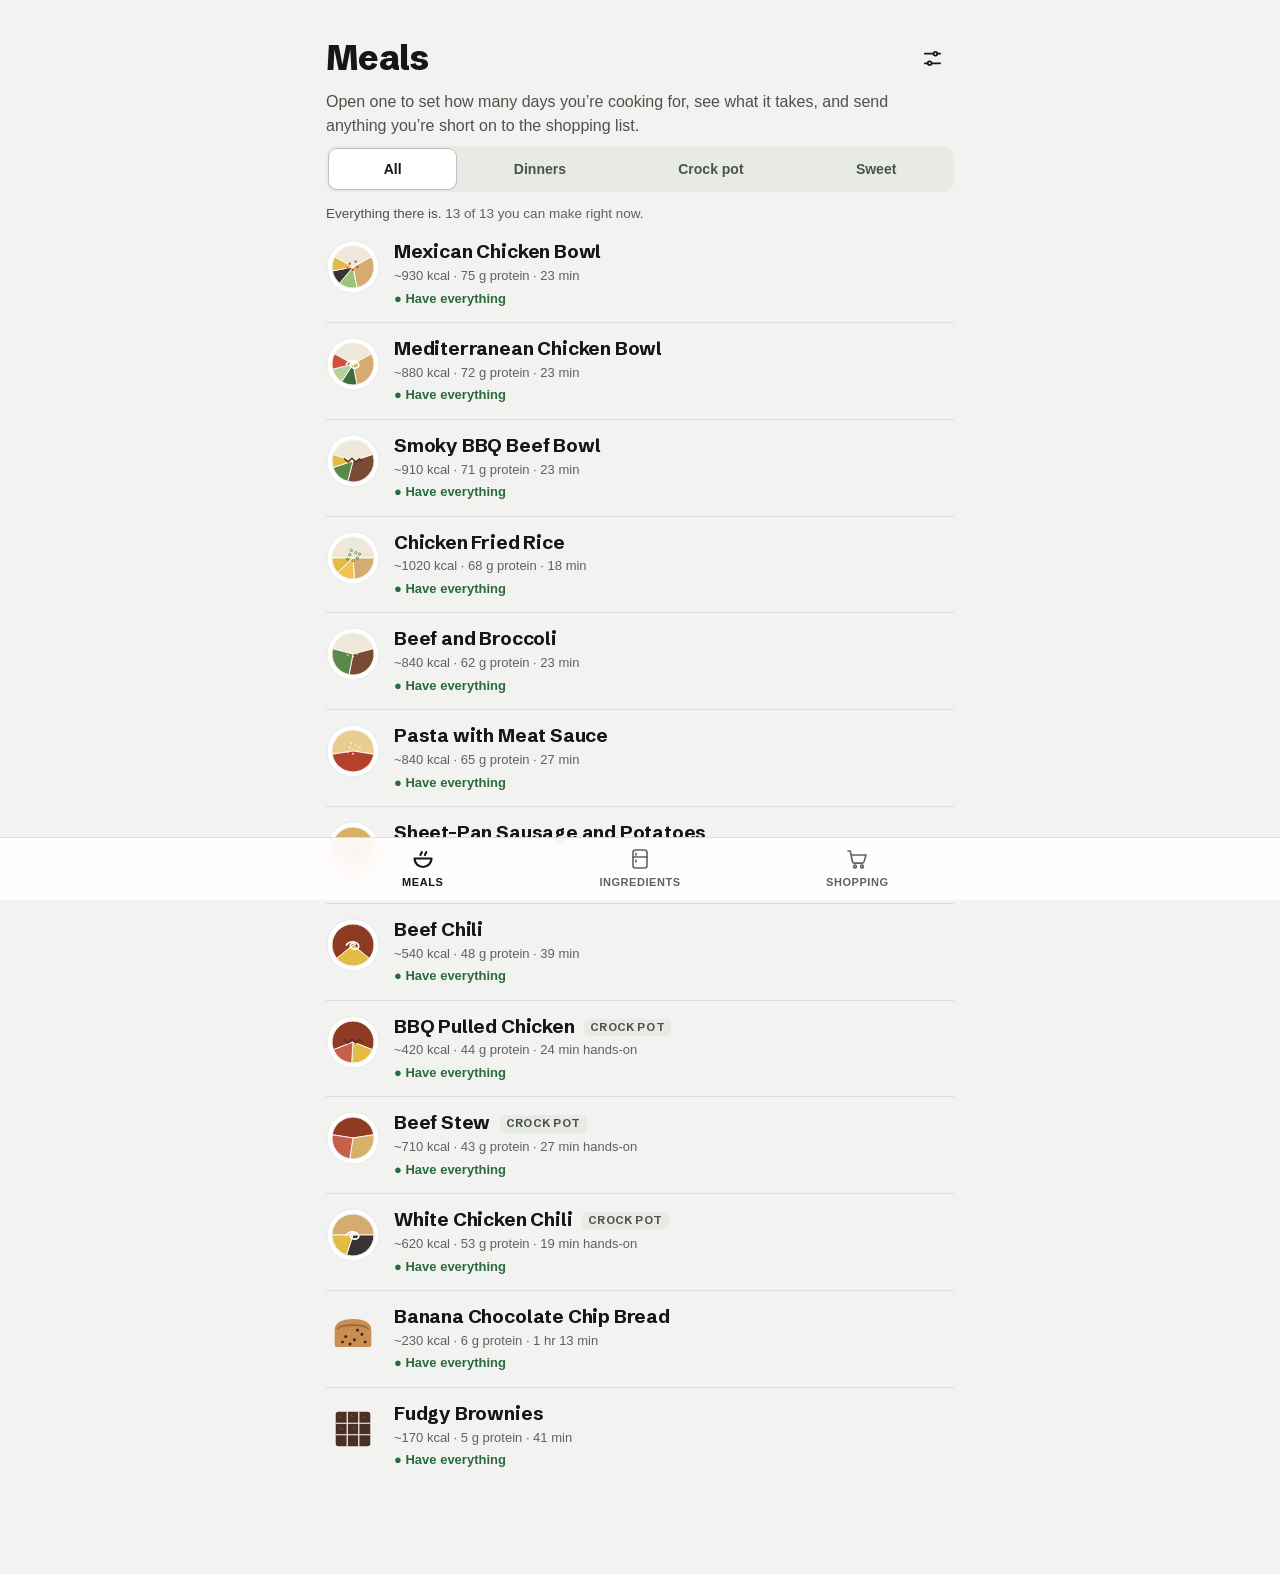
==== commit 09d122cb: "Thighs everywhere, sectioned ingredients, tap-to-cart shopping Chicken breast is gone: every chicken" ====
--- a/index.html
+++ b/index.html
@@ -2,7 +2,7 @@
 <html lang="en">
 <head>
 <meta charset="utf-8">
-<meta name="app-version" content="1c250bf611e4">
+<meta name="app-version" content="ce70e5d0ac13">
 <meta name="viewport" content="width=device-width, initial-scale=1, viewport-fit=cover">
 <meta name="apple-mobile-web-app-capable" content="yes">
 <meta name="mobile-web-app-capable" content="yes">
@@ -222,7 +222,7 @@
 .ready-line.warn::before { content:'◐ '; }
 .ready-line.bad::before { content:'○ '; }
 
-/* ---------- Tonight ---------- */
+/* ---------- Meal rows ---------- */
 .banners { display:grid; gap:8px; margin:4px 0 10px; }
 .banner { display:flex; justify-content:space-between; align-items:center; gap:10px; width:100%; min-height:52px; padding:10px 12px 10px 14px; border:1px solid var(--line); background:var(--surface); border-radius:12px; color:var(--ink); text-decoration:none; text-align:left; font-size:15px; }
 .banner.ready { border-color:color-mix(in srgb, var(--ok) 45%, var(--line)); background:var(--ok-soft); }
@@ -289,7 +289,6 @@
 .more-opts { margin:-14px 0 4px; }
 .rhead + .opts { padding-bottom:18px; }
 .more-opts .opts { padding-block:6px 4px; }
-.inv-cats { margin-top:14px; }
 .inv-cat { border-bottom:1px solid var(--line); }
 .inv-cat > summary { display:flex; align-items:center; gap:10px; min-height:56px; cursor:pointer; list-style:none; }
 .inv-cat > summary::-webkit-details-marker { display:none; }
@@ -410,7 +409,6 @@
 /* ---------- Inventory ---------- */
 .inv-summary { display:flex; gap:18px; flex-wrap:wrap; margin:10px 0 12px; font-size:14px; color:var(--ink-2); }
 .inv-summary strong { color:var(--ink); font-size:16px; margin-right:3px; }
-.inv-cat .label { margin-top:24px; }
 .inv-row { width:100%; display:flex; align-items:center; justify-content:space-between; gap:12px; padding:10px 0; background:none; border:0; border-bottom:1px solid var(--line); text-align:left; min-height:58px; }
 .inv li:last-child .inv-row { border-bottom:0; }
 .inv-body { display:grid; gap:1px; min-width:0; }
@@ -582,7 +580,7 @@
 .cook-inv { margin-top:4px; }
 .seg button:focus-visible, .chip:focus-visible, .rtabs button:focus-visible { outline-offset:-2px; }
 
-/* ---------- Leftovers-first Tonight, timer, nudges, search ---------- */
+/* ---------- Timers, nudges, search ---------- */
 .hero.fridge { border-color:color-mix(in srgb, var(--ok) 40%, var(--line)); }
 .cook-instead { padding-top:18px; }
 .cook-instead .hero { box-shadow:none; }
@@ -604,9 +602,6 @@
 .order-out .btn { margin-top:8px; }
 .cook-controls .span2 { grid-column:span 2; }
 .toast-act { background:none; border:0; color:var(--on-btn); font-weight:700; text-decoration:underline; padding:0 0 0 10px; }
-.shop li { min-height:48px; align-items:center; }
-.shop label { padding-block:6px; }
-.inv-cats .label { margin-top:26px; }
 
 /* ---------- Two-state ingredients ---------- */
 .pill.in { color:var(--ink-2); background:var(--surface-2); min-width:78px; }
@@ -618,6 +613,44 @@
 .dial dt { color:var(--ink); font-weight:700; }
 .dial dd { color:var(--ink-2); }
 .inv-cat-status { font-variant-numeric:tabular-nums; }
+
+/* ---------- Ingredients: section menu ---------- */
+.cat-menu { margin-top:16px; border-top:1px solid var(--line); }
+.cat-row { display:flex; align-items:center; gap:12px; min-height:60px; padding:10px 2px; border-bottom:1px solid var(--line); color:var(--ink); text-decoration:none; }
+.cat-name { flex:1; font-family:var(--font-display); font-weight:700; font-size:18px; letter-spacing:-.01em; }
+.cat-meta { font-size:13.5px; font-weight:600; color:var(--ink-3); font-variant-numeric:tabular-nums; }
+.cat-meta.need { color:var(--bad); background:var(--bad-soft); border-radius:999px; padding:4px 10px; }
+.cat-row svg { width:18px; height:18px; flex:none; fill:none; stroke:var(--ink-3); stroke-width:2; stroke-linecap:round; stroke-linejoin:round; }
+.out-card { display:grid; gap:3px; margin-top:14px; padding:14px; border-radius:14px; background:var(--bad-soft); color:var(--ink); text-decoration:none; }
+.out-card-top { display:flex; align-items:center; gap:8px; }
+.out-card-top strong { flex:1; font-family:var(--font-display); font-size:17px; color:var(--bad); }
+.out-card-top svg { width:18px; height:18px; fill:none; stroke:var(--bad); stroke-width:2; stroke-linecap:round; stroke-linejoin:round; }
+.out-card-names { font-size:13.5px; color:var(--ink-2); }
+.next-sec { display:flex; align-items:center; justify-content:space-between; gap:8px; margin-top:26px; padding:14px; border:1px solid var(--line-strong); border-radius:12px; font-weight:600; text-decoration:none; }
+.next-sec svg { width:18px; height:18px; fill:none; stroke:currentColor; stroke-width:2; stroke-linecap:round; stroke-linejoin:round; }
+.inv-row.is-out { background:linear-gradient(90deg, var(--bad-soft), transparent 62%); }
+.inv-row.is-out .inv-name { color:var(--bad); font-weight:650; }
+.list-caption { font-size:13.5px; color:var(--ink-2); margin:12px 0 2px; }
+.pad { padding:14px 0 2px; }
+
+/* ---------- Shopping: tap into the cart ---------- */
+.shop { border-top:1px solid var(--line); }
+.shop li { display:block; padding:0; border-bottom:1px solid var(--line); }
+.shop-row { width:100%; display:flex; align-items:center; gap:14px; min-height:60px; padding:10px 2px; background:none; border:0; text-align:left; }
+.shop-row .tick { flex:none; width:26px; height:26px; border-radius:50%; border:2px solid var(--line-strong); }
+.shop-row.done .tick { border-color:var(--ok); background:var(--ok); position:relative; }
+.shop-row.done .tick::after { content:''; position:absolute; left:8px; top:5px; width:7px; height:12px; border:solid var(--surface); border-width:0 2.5px 2.5px 0; transform:rotate(40deg); }
+.shop-body { display:grid; gap:1px; min-width:0; }
+.shop-row .shop-name { font-weight:600; font-size:15.5px; }
+.shop-row.done .shop-name { color:var(--ink-3); text-decoration:line-through; }
+.shop-row.done .shop-qty { color:var(--ink-3); }
+.cart { margin-top:22px; border:1px solid var(--line); border-radius:12px; padding:2px 12px; background:var(--surface); }
+.cart > summary { display:flex; align-items:center; gap:10px; min-height:48px; cursor:pointer; list-style:none; }
+.cart > summary::-webkit-details-marker { display:none; }
+.cart-title { flex:1; font-weight:700; font-family:var(--font-display); font-size:16px; }
+.cart .shop { border-top:1px solid var(--line); }
+.cart .shop li:last-child { border-bottom:0; }
+.btn-row.end { justify-content:flex-end; gap:14px; margin-top:14px; }
 
 </style>
 <a class="skip" href="#view">Skip to content</a>
@@ -649,7 +682,7 @@
 
 const NUT = {
   beef:        [152,20.9,0,7,0,66,336,12,2.3,0,0,0.1,21],       // 93/7 raw
-  chicken:     [120,22.5,0,2.6,0,45,334,5,0.4,9,0,0.1,28],      // breast raw
+  cookedchicken:[209,26,0,10.9,0,95,240,12,1.3,20,0,0.1,25],    // boneless skinless thigh, cooked
   thighs:      [135,19,0,6.5,0,90,230,8,0.9,15,0,0.1,22],        // boneless skinless thigh raw (typical retail)
   steak:       [130,21,0,4.5,0,52,340,20,1.6,0,0,0.1,24],       // top sirloin, raw, trimmed
   pork:        [242,17,0,19,0,60,315,17,1,0,0,0.6,19],          // pork shoulder, raw
@@ -737,109 +770,113 @@
      {u:'lb'}                       grams → pounds
      {u:'unit', g, one, many}       grams per purchase unit
      {u:'have'}                     pantry item, no quantity                 */
-const CATS = [
-  { id:'carbs',   name:'Carbs' },
+/* Sections: one set of groups used by both Ingredients and Shopping, in the
+   order you walk a store. Every item belongs to exactly one.                */
+const SECTIONS = [
+  { id:'meat',    name:'Meat' },
   { id:'produce', name:'Produce' },
-  { id:'flavor',  name:'Flavor' },
+  { id:'dairy',   name:'Dairy & eggs' },
+  { id:'frozen',  name:'Frozen' },
+  { id:'grains',  name:'Grains & pasta' },
+  { id:'cans',    name:'Cans & jars' },
+  { id:'sauces',  name:'Sauces & oils' },
   { id:'spices',  name:'Spices' },
   { id:'baking',  name:'Baking' },
-  { id:'extras',  name:'Toppings & extras' },
-  { id:'prepped', name:'Already cooked' },
 ];
-
-const AISLES = ['Meat','Produce','Dairy & eggs','Frozen','Grains & dry goods','Canned & jarred','Condiments & oils','Spices','Baking','Snacks & toppings','Household'];
 
 const ITEMS = [
   // PROTEIN
-  { id:'chicken', name:'Chicken breast', cat:'protein', aisle:'Meat', shop:{u:'lb'}, fresh:true },
-  { id:'thighs', name:'Chicken thighs', cat:'protein', aisle:'Meat', shop:{u:'lb'}, fresh:true },
-  { id:'beef', name:'Lean ground beef (93/7)', cat:'protein', aisle:'Meat', shop:{u:'lb'}, fresh:true },
-  { id:'steak', name:'Sirloin steak', cat:'protein', aisle:'Meat', shop:{u:'lb'}, fresh:true },
-  { id:'pork', name:'Pork shoulder', cat:'protein', aisle:'Meat', shop:{u:'lb'}, fresh:true },
-  { id:'chuck', name:'Chuck roast', cat:'protein', aisle:'Meat', shop:{u:'lb'}, fresh:true },
-  { id:'sausage', name:'Chicken sausage', cat:'protein', aisle:'Meat', shop:{u:'unit', g:85, one:'link', many:'links', round:1}, fresh:true },
-  { id:'yogurt', name:'Plain Greek yogurt', cat:'protein', aisle:'Dairy & eggs', shop:{u:'unit', g:240, one:'cup', many:'cups', hint:'32-oz tub ≈ 3½ cups'}, fresh:true },
-  { id:'eggs', name:'Eggs', cat:'protein', aisle:'Dairy & eggs', shop:{u:'unit', g:50, one:'egg', many:'eggs', round:1}, fresh:true },
+  { id:'thighs', name:'Chicken thighs', sec:'meat', shop:{u:'lb'}, fresh:true },
+  { id:'beef', name:'Lean ground beef (93/7)', sec:'meat', shop:{u:'lb'}, fresh:true },
+  { id:'steak', name:'Sirloin steak', sec:'meat', shop:{u:'lb'}, fresh:true },
+  { id:'pork', name:'Pork shoulder', sec:'meat', shop:{u:'lb'}, fresh:true },
+  { id:'chuck', name:'Chuck roast', sec:'meat', shop:{u:'lb'}, fresh:true },
+  { id:'sausage', name:'Chicken sausage', sec:'meat', shop:{u:'unit', g:85, one:'link', many:'links', round:1}, fresh:true },
+  { id:'yogurt', name:'Plain Greek yogurt', sec:'dairy', shop:{u:'unit', g:240, one:'cup', many:'cups', hint:'32-oz tub ≈ 3½ cups'}, fresh:true },
+  { id:'eggs', name:'Eggs', sec:'dairy', shop:{u:'unit', g:50, one:'egg', many:'eggs', round:1}, fresh:true },
   // CARBS
-  { id:'rice', name:'Jasmine rice', cat:'carbs', aisle:'Grains & dry goods', shop:{u:'unit', g:474, one:'cup dry', many:'cups dry', round:0.5} },
-  { id:'potatoes', name:'Potatoes (Yukon Gold)', cat:'carbs', aisle:'Produce', shop:{u:'lb'}, fresh:true },
-  { id:'pasta', name:'Pasta', cat:'carbs', aisle:'Grains & dry goods', shop:{u:'unit', g:454, one:'box (1 lb)', many:'boxes (1 lb)', round:1} },
-  { id:'hashbrowns', name:'Frozen hash browns', cat:'carbs', aisle:'Frozen', shop:{u:'unit', g:567, one:'bag', many:'bags', round:1} },
-  { id:'oats', name:'Oats / oat flour', cat:'carbs', alsoCat:'baking', aisle:'Grains & dry goods', shop:{u:'unit', g:90, one:'cup', many:'cups', round:0.5} },
+  { id:'rice', name:'Jasmine rice', sec:'grains', shop:{u:'unit', g:474, one:'cup dry', many:'cups dry', round:0.5} },
+  { id:'potatoes', name:'Potatoes (Yukon Gold)', sec:'produce', shop:{u:'lb'}, fresh:true },
+  { id:'pasta', name:'Pasta', sec:'grains', shop:{u:'unit', g:454, one:'box (1 lb)', many:'boxes (1 lb)', round:1} },
+  { id:'hashbrowns', name:'Frozen hash browns', sec:'frozen', shop:{u:'unit', g:567, one:'bag', many:'bags', round:1} },
+  { id:'oats', name:'Oats / oat flour', sec:'grains', shop:{u:'unit', g:90, one:'cup', many:'cups', round:0.5} },
   // PRODUCE
-  { id:'bananas', name:'Bananas', cat:'produce', aisle:'Produce', shop:{u:'unit', g:118, one:'banana', many:'bananas', round:1}, fresh:true },
-  { id:'berries', name:'Berries', cat:'produce', aisle:'Produce', shop:{u:'unit', g:150, one:'cup', many:'cups', round:0.5}, fresh:true },
-  { id:'broccoli', name:'Broccoli florets', cat:'produce', aisle:'Produce', shop:{u:'lb'}, fresh:true },
-  { id:'corn', name:'Corn (frozen)', cat:'produce', aisle:'Frozen', shop:{u:'unit', g:165, one:'cup', many:'cups', round:0.5, hint:'12-oz bag ≈ 2 cups'} },
-  { id:'carrots', name:'Carrots', cat:'produce', aisle:'Produce', shop:{u:'lb'}, fresh:true },
-  { id:'whitebeans', name:'White beans', cat:'produce', aisle:'Canned & jarred', shop:{u:'unit', g:255, one:'can (15 oz)', many:'cans (15 oz)', round:1} },
-  { id:'tomatoes', name:'Canned diced tomatoes', cat:'produce', aisle:'Canned & jarred', shop:{u:'unit', g:400, one:'can (14 oz)', many:'cans (14 oz)', round:1} },
-  { id:'blackbeans', name:'Black beans', cat:'produce', aisle:'Canned & jarred', shop:{u:'unit', g:255, one:'can (15 oz)', many:'cans (15 oz)', round:1} },
-  { id:'lettuce', name:'Romaine lettuce', cat:'produce', aisle:'Produce', shop:{u:'unit', g:280, one:'head', many:'heads', round:1}, fresh:true },
-  { id:'cucumber', name:'Cucumber', cat:'produce', aisle:'Produce', shop:{u:'unit', g:300, one:'cucumber', many:'cucumbers', round:1}, fresh:true },
-  { id:'tomato', name:'Cherry tomatoes', cat:'produce', aisle:'Produce', shop:{u:'unit', g:300, one:'pint', many:'pints', round:1}, fresh:true },
-  { id:'spinach', name:'Baby spinach', cat:'produce', aisle:'Produce', shop:{u:'unit', g:142, one:'box (5 oz)', many:'boxes (5 oz)', round:1}, fresh:true },
-  { id:'peppers', name:'Peppers & onions', cat:'produce', aisle:'Produce', shop:{u:'lb'}, fresh:true },
-  { id:'greenonion', name:'Green onions', cat:'produce', aisle:'Produce', shop:{u:'unit', g:100, one:'bunch', many:'bunches', round:1}, fresh:true },
-  { id:'lemon', name:'Lemons', cat:'produce', aisle:'Produce', shop:{u:'unit', g:45, one:'lemon', many:'lemons', round:1}, fresh:true },
-  { id:'lime', name:'Limes', cat:'produce', aisle:'Produce', shop:{u:'unit', g:30, one:'lime', many:'limes', round:1}, fresh:true },
+  { id:'bananas', name:'Bananas', sec:'produce', shop:{u:'unit', g:118, one:'banana', many:'bananas', round:1}, fresh:true },
+  { id:'berries', name:'Berries', sec:'produce', shop:{u:'unit', g:150, one:'cup', many:'cups', round:0.5}, fresh:true },
+  { id:'broccoli', name:'Broccoli florets', sec:'produce', shop:{u:'lb'}, fresh:true },
+  { id:'corn', name:'Corn (frozen)', sec:'frozen', shop:{u:'unit', g:165, one:'cup', many:'cups', round:0.5, hint:'12-oz bag ≈ 2 cups'} },
+  { id:'carrots', name:'Carrots', sec:'produce', shop:{u:'lb'}, fresh:true },
+  { id:'whitebeans', name:'White beans', sec:'cans', shop:{u:'unit', g:255, one:'can (15 oz)', many:'cans (15 oz)', round:1} },
+  { id:'tomatoes', name:'Canned diced tomatoes', sec:'cans', shop:{u:'unit', g:400, one:'can (14 oz)', many:'cans (14 oz)', round:1} },
+  { id:'blackbeans', name:'Black beans', sec:'cans', shop:{u:'unit', g:255, one:'can (15 oz)', many:'cans (15 oz)', round:1} },
+  { id:'lettuce', name:'Romaine lettuce', sec:'produce', shop:{u:'unit', g:280, one:'head', many:'heads', round:1}, fresh:true },
+  { id:'cucumber', name:'Cucumber', sec:'produce', shop:{u:'unit', g:300, one:'cucumber', many:'cucumbers', round:1}, fresh:true },
+  { id:'tomato', name:'Cherry tomatoes', sec:'produce', shop:{u:'unit', g:300, one:'pint', many:'pints', round:1}, fresh:true },
+  { id:'spinach', name:'Baby spinach', sec:'produce', shop:{u:'unit', g:142, one:'box (5 oz)', many:'boxes (5 oz)', round:1}, fresh:true },
+  { id:'peppers', name:'Peppers & onions', sec:'produce', shop:{u:'lb'}, fresh:true },
+  { id:'greenonion', name:'Green onions', sec:'produce', shop:{u:'unit', g:100, one:'bunch', many:'bunches', round:1}, fresh:true },
+  { id:'lemon', name:'Lemons', sec:'produce', shop:{u:'unit', g:45, one:'lemon', many:'lemons', round:1}, fresh:true },
+  { id:'lime', name:'Limes', sec:'produce', shop:{u:'unit', g:30, one:'lime', many:'limes', round:1}, fresh:true },
   // FLAVOR
-  { id:'soy', name:'Low-sodium soy sauce', cat:'flavor', aisle:'Condiments & oils', shop:{u:'have'} },
-  { id:'bbq', name:'BBQ sauce', cat:'flavor', aisle:'Condiments & oils', shop:{u:'have'} },
-  { id:'salsaverde', name:'Salsa verde', cat:'flavor', aisle:'Canned & jarred', shop:{u:'unit', g:450, one:'jar (16 oz)', many:'jars (16 oz)', round:1} },
-  { id:'broth', name:'Chicken broth', cat:'flavor', aisle:'Canned & jarred', shop:{u:'have'} },
-  { id:'marinara', name:'Marinara sauce', cat:'flavor', aisle:'Canned & jarred', shop:{u:'unit', g:680, one:'jar (24 oz)', many:'jars (24 oz)', round:1} },
-  { id:'salsa', name:'Salsa', cat:'flavor', aisle:'Canned & jarred', shop:{u:'unit', g:450, one:'jar (16 oz)', many:'jars (16 oz)', round:1} },
-  { id:'honey', name:'Honey', cat:'flavor', aisle:'Condiments & oils', shop:{u:'have'} },
-  { id:'maple', name:'Maple syrup', cat:'flavor', aisle:'Condiments & oils', shop:{u:'have'} },
-  { id:'pb', name:'Peanut butter', cat:'flavor', aisle:'Condiments & oils', shop:{u:'have'} },
-  { id:'oliveoil', name:'Olive oil', cat:'flavor', aisle:'Condiments & oils', shop:{u:'have'}, staple:true },
-  { id:'sesameoil', name:'Sesame oil', cat:'flavor', aisle:'Condiments & oils', shop:{u:'have'} },
-  { id:'garlic', name:'Garlic', cat:'flavor', aisle:'Produce', shop:{u:'unit', g:30, one:'head', many:'heads', round:1} },
-  { id:'ginger', name:'Fresh ginger', cat:'flavor', aisle:'Produce', shop:{u:'unit', g:6, one:'1-inch piece', many:'1-inch pieces', round:1} },
-  { id:'cinnamon', name:'Cinnamon', cat:'flavor', aisle:'Spices', shop:{u:'have'}, staple:true },
-  { id:'vanilla', name:'Vanilla extract', cat:'flavor', aisle:'Baking', shop:{u:'have'}, staple:true },
-  { id:'parmesan', name:'Parmesan', cat:'flavor', aisle:'Dairy & eggs', shop:{u:'have'} },
-  { id:'feta', name:'Feta', cat:'flavor', aisle:'Dairy & eggs', shop:{u:'unit', g:28, one:'oz', many:'oz', round:1}, fresh:true },
+  { id:'soy', name:'Low-sodium soy sauce', sec:'sauces', shop:{u:'have'} },
+  { id:'bbq', name:'BBQ sauce', sec:'sauces', shop:{u:'have'} },
+  { id:'salsaverde', name:'Salsa verde', sec:'cans', shop:{u:'unit', g:450, one:'jar (16 oz)', many:'jars (16 oz)', round:1} },
+  { id:'broth', name:'Chicken broth', sec:'cans', shop:{u:'have'} },
+  { id:'marinara', name:'Marinara sauce', sec:'cans', shop:{u:'unit', g:680, one:'jar (24 oz)', many:'jars (24 oz)', round:1} },
+  { id:'salsa', name:'Salsa', sec:'cans', shop:{u:'unit', g:450, one:'jar (16 oz)', many:'jars (16 oz)', round:1} },
+  { id:'honey', name:'Honey', sec:'sauces', shop:{u:'have'} },
+  { id:'maple', name:'Maple syrup', sec:'sauces', shop:{u:'have'} },
+  { id:'pb', name:'Peanut butter', sec:'sauces', shop:{u:'have'} },
+  { id:'oliveoil', name:'Olive oil', sec:'sauces', shop:{u:'have'}, staple:true },
+  { id:'sesameoil', name:'Sesame oil', sec:'sauces', shop:{u:'have'} },
+  { id:'garlic', name:'Garlic', sec:'produce', shop:{u:'unit', g:30, one:'head', many:'heads', round:1} },
+  { id:'ginger', name:'Fresh ginger', sec:'produce', shop:{u:'unit', g:6, one:'1-inch piece', many:'1-inch pieces', round:1} },
+  { id:'cinnamon', name:'Cinnamon', sec:'spices', shop:{u:'have'}, staple:true },
+  { id:'vanilla', name:'Vanilla extract', sec:'baking', shop:{u:'have'}, staple:true },
+  { id:'parmesan', name:'Parmesan', sec:'dairy', shop:{u:'have'} },
+  { id:'feta', name:'Feta', sec:'dairy', shop:{u:'unit', g:28, one:'oz', many:'oz', round:1}, fresh:true },
   // SPICES
-  { id:'cumin', name:'Cumin', cat:'spices', aisle:'Spices', shop:{u:'have'}, staple:true },
-  { id:'paprika', name:'Paprika', cat:'spices', aisle:'Spices', shop:{u:'have'}, staple:true },
-  { id:'smokedpaprika', name:'Smoked paprika', cat:'spices', aisle:'Spices', shop:{u:'have'}, staple:true },
-  { id:'oregano', name:'Dried oregano', cat:'spices', aisle:'Spices', shop:{u:'have'}, staple:true },
-  { id:'garlicpowder', name:'Garlic powder', cat:'spices', aisle:'Spices', shop:{u:'have'}, staple:true },
-  { id:'onionpowder', name:'Onion powder', cat:'spices', aisle:'Spices', shop:{u:'have'}, staple:true },
-  { id:'chiliflakes', name:'Red pepper flakes', cat:'spices', aisle:'Spices', shop:{u:'have'} },
-  { id:'chilipowder', name:'Chili powder', cat:'spices', aisle:'Spices', shop:{u:'have'}, staple:true },
-  { id:'cornstarch', name:'Cornstarch', cat:'spices', aisle:'Baking', shop:{u:'have'}, staple:true },
-  { id:'salt', name:'Salt', cat:'spices', aisle:'Spices', shop:{u:'have'}, staple:true },
-  { id:'pepper', name:'Black pepper', cat:'spices', aisle:'Spices', shop:{u:'have'}, staple:true },
+  { id:'cumin', name:'Cumin', sec:'spices', shop:{u:'have'}, staple:true },
+  { id:'paprika', name:'Paprika', sec:'spices', shop:{u:'have'}, staple:true },
+  { id:'smokedpaprika', name:'Smoked paprika', sec:'spices', shop:{u:'have'}, staple:true },
+  { id:'oregano', name:'Dried oregano', sec:'spices', shop:{u:'have'}, staple:true },
+  { id:'garlicpowder', name:'Garlic powder', sec:'spices', shop:{u:'have'}, staple:true },
+  { id:'onionpowder', name:'Onion powder', sec:'spices', shop:{u:'have'}, staple:true },
+  { id:'chiliflakes', name:'Red pepper flakes', sec:'spices', shop:{u:'have'} },
+  { id:'chilipowder', name:'Chili powder', sec:'spices', shop:{u:'have'}, staple:true },
+  { id:'cornstarch', name:'Cornstarch', sec:'baking', shop:{u:'have'}, staple:true },
+  { id:'salt', name:'Salt', sec:'spices', shop:{u:'have'}, staple:true },
+  { id:'pepper', name:'Black pepper', sec:'spices', shop:{u:'have'}, staple:true },
   // BAKING
-  { id:'bakingpowder', name:'Baking powder', cat:'baking', aisle:'Baking', shop:{u:'have'}, staple:true },
-  { id:'chips', name:'Dark chocolate chips', cat:'baking', aisle:'Baking', shop:{u:'unit', g:170, one:'cup', many:'cups', round:0.5, hint:'10-oz bag ≈ 1⅔ cups'} },
-  { id:'darkchoc', name:'Dark chocolate bar (70%)', cat:'baking', aisle:'Baking', shop:{u:'unit', g:28.35, one:'oz', many:'oz', round:1} },
-  { id:'cocoa', name:'Unsweetened cocoa', cat:'baking', aisle:'Baking', shop:{u:'have'} },
-  { id:'creamcheese', name:'Cream cheese', cat:'baking', aisle:'Dairy & eggs', shop:{u:'have'}, fresh:true },
-  { id:'milk', name:'Milk', cat:'baking', aisle:'Dairy & eggs', shop:{u:'unit', g:244, one:'cup', many:'cups', round:0.5}, fresh:true },
-  { id:'butter', name:'Butter', cat:'baking', aisle:'Dairy & eggs', shop:{u:'have'} },
-  { id:'sugar', name:'Sugar', cat:'baking', aisle:'Baking', shop:{u:'have'} },
-  { id:'applesauce', name:'Unsweetened applesauce', cat:'baking', aisle:'Canned & jarred', shop:{u:'have'} },
-  { id:'parchment', name:'Parchment paper', cat:'baking', aisle:'Household', shop:{u:'have'} },
+  { id:'bakingpowder', name:'Baking powder', sec:'baking', shop:{u:'have'}, staple:true },
+  { id:'chips', name:'Dark chocolate chips', sec:'baking', shop:{u:'unit', g:170, one:'cup', many:'cups', round:0.5, hint:'10-oz bag ≈ 1⅔ cups'} },
+  { id:'darkchoc', name:'Dark chocolate bar (70%)', sec:'baking', shop:{u:'unit', g:28.35, one:'oz', many:'oz', round:1} },
+  { id:'cocoa', name:'Unsweetened cocoa', sec:'baking', shop:{u:'have'} },
+  { id:'creamcheese', name:'Cream cheese', sec:'dairy', shop:{u:'have'}, fresh:true },
+  { id:'milk', name:'Milk', sec:'dairy', shop:{u:'unit', g:244, one:'cup', many:'cups', round:0.5}, fresh:true },
+  { id:'butter', name:'Butter', sec:'dairy', shop:{u:'have'} },
+  { id:'sugar', name:'Sugar', sec:'baking', shop:{u:'have'} },
+  { id:'applesauce', name:'Unsweetened applesauce', sec:'cans', shop:{u:'have'} },
+  { id:'parchment', name:'Parchment paper', sec:'baking', shop:{u:'have'} },
   // EXTRAS
-  { id:'sesame', name:'Sesame seeds', cat:'extras', aisle:'Spices', shop:{u:'have'} },
-  { id:'chilisauce', name:'Gochujang or sriracha', cat:'extras', aisle:'Condiments & oils', shop:{u:'have'} },
-  { id:'hotsauce', name:'Hot sauce', cat:'extras', aisle:'Condiments & oils', shop:{u:'have'} },
-  { id:'crispyonion', name:'Crispy fried onions', cat:'extras', aisle:'Snacks & toppings', shop:{u:'have'} },
-  { id:'pickles', name:'Dill pickles', cat:'extras', aisle:'Canned & jarred', shop:{u:'have'} },
-  { id:'pickledonion', name:'Pickled red onions', cat:'extras', aisle:'Canned & jarred', shop:{u:'have'} },
-  { id:'cilantro', name:'Cilantro', cat:'extras', aisle:'Produce', shop:{u:'unit', g:60, one:'bunch', many:'bunches', round:1}, fresh:true },
-  { id:'jalapeno', name:'Jalapeño', cat:'extras', aisle:'Produce', shop:{u:'unit', g:14, one:'pepper', many:'peppers', round:1}, fresh:true },
-  { id:'cheese', name:'Shredded cheese', cat:'extras', aisle:'Dairy & eggs', shop:{u:'have'}, fresh:true },
-  { id:'olives', name:'Kalamata olives', cat:'extras', aisle:'Canned & jarred', shop:{u:'have'} },
-  { id:'hummus', name:'Hummus', cat:'extras', aisle:'Dairy & eggs', shop:{u:'have'} },
-  { id:'herbs', name:'Fresh dill or parsley', cat:'extras', aisle:'Produce', shop:{u:'unit', g:30, one:'bunch', many:'bunches', round:1}, fresh:true },
+  { id:'sesame', name:'Sesame seeds', sec:'spices', shop:{u:'have'} },
+  { id:'chilisauce', name:'Gochujang or sriracha', sec:'sauces', shop:{u:'have'} },
+  { id:'hotsauce', name:'Hot sauce', sec:'sauces', shop:{u:'have'} },
+  { id:'crispyonion', name:'Crispy fried onions', sec:'sauces', shop:{u:'have'} },
+  { id:'pickles', name:'Dill pickles', sec:'cans', shop:{u:'have'} },
+  { id:'pickledonion', name:'Pickled red onions', sec:'cans', shop:{u:'have'} },
+  { id:'cilantro', name:'Cilantro', sec:'produce', shop:{u:'unit', g:60, one:'bunch', many:'bunches', round:1}, fresh:true },
+  { id:'jalapeno', name:'Jalapeño', sec:'produce', shop:{u:'unit', g:14, one:'pepper', many:'peppers', round:1}, fresh:true },
+  { id:'cheese', name:'Shredded cheese', sec:'dairy', shop:{u:'have'}, fresh:true },
+  { id:'olives', name:'Kalamata olives', sec:'cans', shop:{u:'have'} },
+  { id:'hummus', name:'Hummus', sec:'dairy', shop:{u:'have'} },
+  { id:'herbs', name:'Fresh dill or parsley', sec:'produce', shop:{u:'unit', g:30, one:'bunch', many:'bunches', round:1}, fresh:true },
   // PREPPED (set by Prep mode)
 ];
 const ITEM = Object.fromEntries(ITEMS.map(i => [i.id, i]));
+const SECTION = Object.fromEntries(SECTIONS.map(s => [s.id, s]));
+function secOf(id) { return (ITEM[id] && ITEM[id].sec) || 'other'; }
+function secName(id) { return SECTION[id] ? SECTION[id].name : 'Other'; }
 
 /* ---------- Shared step fragments ---------- */
 const RICE_STEP = {
@@ -852,8 +889,7 @@
   if:'ready', title:'Warm the rice', hands:2,
   text:'Microwave {q:rice} cooked rice covered with a damp paper towel for 1½–2 minutes, until steaming. Using a pouch? Follow the package — usually 90 seconds.',
 };
-const CHICKEN_SAFETY = 'Chicken is safe at 165°F in the thickest piece: no pink inside, juices run clear.';
-const THIGH_SAFETY = 'Thighs are safe at 165°F, but they’re juiciest at about 175°F in the thickest piece. No pink inside.';
+const CHICKEN_SAFETY = 'Thighs are safe at 165°F, but they’re at their best around 175°F in the thickest piece — no pink inside.';
 const BEEF_SAFETY = 'Ground beef is safe at 160°F: no pink left.';
 
 /* ---------- Dinners ---------- */
@@ -861,10 +897,10 @@
 {
   id:'mexican', type:'dinner', name:'Mexican Chicken Bowl', short:'Mexican Chicken',
   flavor:'Cumin-paprika chicken with lime, black beans, corn and a cool salsa-yogurt sauce. Mild by default.',
-  difficulty:'Easy', protein:'chicken', hasCut:true, prepable:true, tags:['chicken','mild','no avocado'],
+  difficulty:'Easy', protein:'chicken', tags:['chicken','mild','no avocado'],
   bowl:[['rice',0.34],['chicken',0.30],['lettuce',0.14],['beans',0.11],['corn',0.11]], garnish:'salsa',
   ingredients:[
-    { id:'chicken', q:11, u:'oz', g:312, role:'protein', core:true, any:['chicken'], note:'raw breast · about {cooked} cooked', sub:'Boneless thighs stay juicier and reheat better. Same method; cook to 175°F.' },
+    { id:'thighs', q:11, u:'oz', g:312, role:'protein', core:true, note:'boneless skinless, raw · about {cooked} cooked', sub:'Nothing else needed — thighs are the whole point here. Cook to 175°F and they stay juicy on day three.' },
     { id:'rice', name:'Jasmine rice', q:1.5, u:'cup', g:237, role:'carb', core:true, any:['rice'], note:'cooked · {dry} dry' },
     { id:'blackbeans', q:0.333, u:'cup', g:57, role:'veg', note:'rinsed' },
     { id:'corn', q:0.333, u:'cup', g:55, role:'veg', note:'frozen is fine' },
@@ -897,7 +933,7 @@
   steps:[
     RICE_STEP,
     { title:'Season the chicken', prep:true, hands:5,
-      text:'Cut {q:chicken} chicken into 1-inch pieces and pat dry. In a bowl, toss with {q:oliveoil} olive oil, {q:cumin} cumin, {q:garlicpowder} garlic powder, {q:onionpowder} onion powder, {q:paprika} paprika, {q:salt} salt, a pinch of pepper and half the lime juice.',
+      text:'Cut {q:thighs} chicken thighs into 1-inch pieces and pat dry. In a bowl, toss with {q:oliveoil} olive oil, {q:cumin} cumin, {q:garlicpowder} garlic powder, {q:onionpowder} onion powder, {q:paprika} paprika, {q:salt} salt, a pinch of pepper and half the lime juice.',
       warn:'Wash your hands, knife and board after handling raw chicken.' },
     { key:'chicken', title:'Sear the chicken', hands:1, passive:9, timer:9,
       text:'Heat the skillet over medium-high for 2 minutes. Add the chicken in a single layer. Leave it for 3 minutes to brown, then stir every couple of minutes until cooked through, {searTime}.',
@@ -925,7 +961,7 @@
     ['Tastes flat', 'Salt, then lime. Spices dumped on raw chicken never bloom: toss the chicken in oil first so the spices stick and hit hot fat.'],
     ['Watery sauce', 'Salsa has liquid in it. Spoon salsa from the top of the jar rather than the bottom, or let it drain in a sieve for a minute.'],
   ],
-  subs:['Thighs instead of breast: juicier, forgiving on reheat. Cook to 175°F.','No lime: lemon juice.','Want heat? Change Heat to medium or hot in Settings — the default stays mild.'],
+  subs:['Cook the thighs to 175°F, not 165 — they’re juicier there and they reheat better.','No lime: lemon juice.','Want heat? Change Heat to medium or hot in Settings — the default stays mild.'],
   leftovers:{
     separate:['Chicken, rice, beans and corn go in one container.','Lettuce, salsa and the salsa-yogurt sauce each go in their own small container. Never microwave them.','Cheese, cilantro and pickled onions go on after reheating.'],
     storage:['Into the fridge within 2 hours of cooking — within 1 hour for rice if you can.','Cooked chicken and rice: 3–4 days in the fridge.','Salsa-yogurt sauce: 3–4 days, kept cold. Stir before using.','Shredded lettuce: 2–3 days with a paper towel in the container.','Freezer: chicken, rice, beans and corn for up to 2–3 months. Don’t freeze the sauce or lettuce.'],
@@ -936,10 +972,10 @@
 {
   id:'med', type:'dinner', name:'Mediterranean Chicken Bowl', short:'Mediterranean Chicken',
   flavor:'Lemon-oregano chicken with cucumber, tomato and spinach, finished with a garlic yogurt sauce.',
-  difficulty:'Easy', protein:'chicken', hasCut:true, prepable:true, tags:['chicken','fresh','bright'],
+  difficulty:'Easy', protein:'chicken', tags:['chicken','fresh','bright'],
   bowl:[['rice',0.34],['chicken',0.30],['spinach',0.12],['cucumber',0.12],['tomato',0.12]], garnish:'yogurt',
   ingredients:[
-    { id:'chicken', q:11, u:'oz', g:312, role:'protein', core:true, any:['chicken'], note:'raw breast · about {cooked} cooked', sub:'Boneless thighs stay juicier. Cook to 175°F.' },
+    { id:'thighs', q:11, u:'oz', g:312, role:'protein', core:true, note:'boneless skinless, raw · about {cooked} cooked', sub:'Cook them to 175°F — juicier than 165, and they hold up all week.' },
     { id:'rice', name:'Jasmine rice', q:1.5, u:'cup', g:237, role:'carb', core:true, any:['rice'], note:'cooked · {dry} dry' },
     { id:'cucumber', q:0.5, u:'cup', g:70, role:'veg', core:true, note:'diced' },
     { id:'tomato', q:0.5, u:'cup', g:90, role:'veg', note:'cherry tomatoes, halved' },
@@ -972,7 +1008,7 @@
   steps:[
     RICE_STEP,
     { title:'Season the chicken', prep:true, hands:5,
-      text:'Cut {q:chicken} chicken into 1-inch pieces and pat dry. Toss with {q:oliveoil} olive oil, {q:garlic} minced garlic, {q:oregano} oregano, {q:paprika} paprika, {q:salt} salt, a pinch of pepper and {q:lemon} lemon juice.',
+      text:'Cut {q:thighs} chicken thighs into 1-inch pieces and pat dry. Toss with {q:oliveoil} olive oil, {q:garlic} minced garlic, {q:oregano} oregano, {q:paprika} paprika, {q:salt} salt, a pinch of pepper and {q:lemon} lemon juice.',
       warn:'Wash your hands, knife and board after handling raw chicken.' },
     { key:'chicken', title:'Sear the chicken', hands:1, passive:9, timer:9,
       text:'Heat the skillet over medium-high for 2 minutes. Add the chicken in a single layer. Leave it for 3 minutes, then stir every couple of minutes until cooked through, {searTime}.',
@@ -1007,7 +1043,7 @@
 {
   id:'bbq', type:'dinner', name:'Smoky BBQ Beef Bowl', short:'Smoky BBQ Beef',
   flavor:'Smoked-paprika beef in sticky BBQ sauce with broccoli and corn, over rice or crispy potatoes.',
-  difficulty:'Easy', protein:'beef', tags:['beef','rice, potatoes or hash browns','comfort'], carbs:['rice','potato','hash'], prepable:true, hasSauceChoice:true,
+  difficulty:'Easy', protein:'beef', tags:['beef','rice, potatoes or hash browns','comfort'], carbs:['rice','potato','hash'], hasSauceChoice:true,
   bowl:[['rice',0.40],['beef',0.34],['broccoli',0.16],['corn',0.10]], garnish:'bbq',
   ingredients:[
     { id:'beef', q:10, u:'oz', g:283, role:'protein', core:true, any:['beef'], note:'raw · about {cooked} cooked' },
@@ -1086,7 +1122,7 @@
   difficulty:'Easy', protein:'chicken', tags:['uses leftovers','15 min','one pan'],
   bowl:[['rice',0.5],['chicken',0.24],['egg',0.14],['corn',0.12]], garnish:'greenonion',
   ingredients:[
-    { id:'chicken', name:'Cooked chicken', q:1.25, u:'cup', g:170, role:'protein', core:true, note:'about 6 oz, chopped — leftover or rotisserie', sub:'Raw chicken: cut up 8 oz and cook it first, then continue.' },
+    { id:'thighs', nutId:'cookedchicken', name:'Cooked chicken', q:1.25, u:'cup', g:170, role:'protein', core:true, note:'about 6 oz, chopped — leftovers or rotisserie', sub:'Starting raw: cut up 8 oz of thighs, cook them first, then carry on.' },
     { id:'rice', name:'Cooked rice', q:1.5, u:'cup', g:237, role:'carb', core:true, note:'cold, from the fridge', sub:'Fresh rice: spread it on a plate for 5 minutes to dry and cool.' },
     { id:'eggs', q:2, u:'egg', g:100, role:'protein', core:true },
     { id:'corn', q:0.5, u:'cup', g:82, role:'veg', note:'frozen is fine' },
@@ -1112,7 +1148,7 @@
       text:'Cold rice from the fridge works best. Break up the clumps with your fingers so every grain is loose. Fresh rice? Spread {q:p_rice} on a plate for 5 minutes first.',
       warn:'Warm, sticky rice steams into mush. Cold and dry is the whole trick.' },
     { title:'Prep everything before the pan is hot', prep:true, hands:4,
-      text:'This cooks fast. Beat {q:eggs}. Chop {q:p_chicken} cooked chicken. Slice {q:greenonion} green onion, keeping the white parts and the dark tops in separate piles. Mince {q:garlic} garlic. Measure {q:soy} soy sauce and {q:sesameoil} sesame oil.' },
+      text:'This cooks fast. Beat {q:eggs}. Chop {q:thighs} cooked chicken. Slice {q:greenonion} green onion, keeping the white parts and the dark tops in separate piles. Mince {q:garlic} garlic. Measure {q:soy} soy sauce and {q:sesameoil} sesame oil.' },
     { key:'eggs', title:'Scramble the eggs', hands:3,
       text:'Heat 1 tsp of the oil in the skillet over medium. Pour in the eggs and stir slowly until just set, about 1 minute. Slide them onto a plate.',
       safety:'Cook the eggs until no liquid remains.' },
@@ -1135,7 +1171,7 @@
     ['Too salty', 'Soy sauce varies a lot by brand. Stir in another cup of rice or one more egg. Next time pour the soy around the edge of the pan and taste before adding the rest.'],
     ['Bland', 'Salt, then a few drops of sesame oil off the heat. Sesame oil cooked hard loses its smell — it goes in at the end.'],
   ],
-  subs:['No cooked chicken: rotisserie chicken, or leave it out and add a third egg.','No corn: peas, or frozen mixed vegetables.','Day-old rice is best; a rice pouch cooled in the fridge for 20 minutes works too.'],
+  subs:['No cooked chicken: rotisserie, or leave it out and add a third egg.','No corn: peas, or frozen mixed vegetables.','Day-old rice is best; a rice pouch cooled in the fridge for 20 minutes works too.'],
   leftovers:{
     separate:['This is already reheated rice. Make what you plan to eat.','If you have extra, pack it alone — nothing needs to stay separate.'],
     storage:['Cool it fast and refrigerate within 1 hour.','Eat it the next day, and reheat it only once.','Don’t freeze it: the egg and rice both turn rubbery.'],
@@ -1326,7 +1362,7 @@
 {
   id:'chili', type:'dinner', name:'Beef Chili', short:'Chili',
   flavor:'A pot of beef, beans and tomatoes that gets better for days and freezes perfectly. Your takeout insurance.',
-  difficulty:'Easy', protein:'beef', prepable:true, defaultServings:4, carbs:['none','rice','hash'], defaultCarb:'none', tags:['batch','freezer','better on day two'],
+  difficulty:'Easy', protein:'beef', defaultServings:4, carbs:['none','rice','hash'], defaultCarb:'none', tags:['batch','freezer','better on day two'],
   bowl:[['chili',0.72],['corn',0.28]], garnish:'yogurt',
   ingredients:[
     { id:'beef', q:6, u:'oz', g:170, role:'protein', core:true, any:['beef'], note:'raw · about {cooked} cooked' },
@@ -1396,11 +1432,11 @@
 {
   id:'pulled', type:'dinner', name:'BBQ Pulled Chicken', short:'Pulled BBQ', crockpot:true, prepOnly:true,
   flavor:'Thighs and BBQ sauce in the slow cooker until they shred with a fork. Sandwiches, bowls, hash browns, tacos.',
-  difficulty:'Easy', protein:'chicken', defaultServings:6, prepable:true, carbs:['none','rice','hash'], defaultCarb:'none',
+  difficulty:'Easy', protein:'chicken', defaultServings:6, carbs:['none','rice','hash'], defaultCarb:'none',
   tags:['crock pot','shreds','freezes well'],
   bowl:[['chili',0.62],['corn',0.2],['peppers',0.18]], garnish:'bbq',
   ingredients:[
-    { id:'thighs', q:8, u:'oz', g:227, role:'protein', core:true, any:['thighs','chicken','pork'], note:'boneless thighs, or pork shoulder cut into fist-size chunks', sub:'Pork shoulder: same method, give it the full 8 hours.' },
+    { id:'thighs', q:8, u:'oz', g:227, role:'protein', core:true, any:['thighs','pork'], note:'boneless thighs, or pork shoulder cut into fist-size chunks', sub:'Pork shoulder: same method, give it the full 8 hours.' },
     { if:'rice', id:'rice', name:'Jasmine rice', q:1, u:'cup', g:158, role:'carb', any:['rice'], note:'cooked · {dry} dry' },
     { if:'hash', id:'hashbrowns', q:1.5, u:'cup', g:140, role:'carb', note:'frozen shredded, crisped' },
     { id:'bbq', q:3, u:'tbsp', g:51, role:'sauce', core:true, note:'half now, half after shredding' },
@@ -1445,7 +1481,7 @@
     ['Watery', 'Too much liquid means the meat was crowded or you added some. Lift the meat out, boil the liquid down in a pan for 5 minutes, then pour it back.'],
     ['Bland', 'Slow cooking mutes everything. Salt at the end, not the start, and add half the BBQ sauce after shredding so it still tastes fresh.'],
     ['Too sweet', 'Most bottled BBQ sauce is sugar. A splash of cider vinegar or a squeeze of lemon pulls it back.'],
-    ['Dry', 'That’s breast meat or an overlong cook. Thighs are almost impossible to dry out — use them, and stir the reserved liquid back in.'],
+    ['Dry', 'An overlong cook, or you drained off all the liquid. Thighs are hard to dry out — stir the reserved liquid back in and it comes right back.'],
   ],
   subs:['Pork shoulder instead of chicken: 8 hours on low, otherwise identical.','No slow cooker: 325°F oven, covered, 2½–3 hours.','Swap BBQ for salsa and you have taco filling.'],
   leftovers:{
@@ -1458,7 +1494,7 @@
 {
   id:'stew', type:'dinner', name:'Beef Stew', short:'Beef Stew', crockpot:true, prepOnly:true,
   flavor:'Chuck roast, potatoes and carrots cooked down until the beef falls apart. The best cold-weather leftovers in the app.',
-  difficulty:'Moderate', protein:'beef', defaultServings:6, prepable:true,
+  difficulty:'Moderate', protein:'beef', defaultServings:6,
   tags:['crock pot','one pot','freezes well'],
   bowl:[['chili',0.45],['potato',0.3],['peppers',0.25]], garnish:'none',
   ingredients:[
@@ -1523,11 +1559,11 @@
 {
   id:'whitechili', type:'dinner', name:'White Chicken Chili', short:'White Chili', crockpot:true, prepOnly:true,
   flavor:'Chicken, white beans and green salsa, finished with a little cream cheese. Milder than the beef chili and quicker to load.',
-  difficulty:'Easy', protein:'chicken', defaultServings:5, prepable:true, carbs:['none','rice','hash'], defaultCarb:'none',
+  difficulty:'Easy', protein:'chicken', defaultServings:6, carbs:['none','rice','hash'], defaultCarb:'none',
   tags:['crock pot','mild','freezes well'],
   bowl:[['chicken',0.5],['beans',0.3],['corn',0.2]], garnish:'yogurt',
   ingredients:[
-    { id:'chicken', q:7, u:'oz', g:198, role:'protein', core:true, any:['chicken','thighs'], note:'breasts or thighs, whole', sub:'Thighs stay juicier over a long cook.' },
+    { id:'thighs', q:7, u:'oz', g:198, role:'protein', core:true, note:'boneless skinless, whole', sub:'Whole, not cut up — they shred better after the long cook.' },
     { if:'rice', id:'rice', name:'Jasmine rice', q:1, u:'cup', g:158, role:'carb', any:['rice'], note:'cooked · {dry} dry' },
     { if:'hash', id:'hashbrowns', q:1.5, u:'cup', g:140, role:'carb', note:'frozen shredded, crisped' },
     { id:'whitebeans', q:0.75, u:'cup', g:128, role:'veg', core:true, note:'rinsed' },
@@ -1553,7 +1589,7 @@
   mise:['Chicken','White beans','Salsa verde','Corn','Broth','Cream cheese','Cumin, garlic powder, oregano, salt'],
   steps:[
     { title:'Load it all at once', prep:true, hands:6,
-      text:'Chicken in whole ({q:chicken}). Add {q:whitebeans} rinsed white beans, {q:salsaverde} salsa verde, {q:corn} corn, {q:broth} broth, {q:cumin} cumin, {q:garlicpowder} garlic powder, {q:oregano} oregano and {q:salt} salt.{heat} Stir once.',
+      text:'Thighs in whole ({q:thighs}). Add {q:whitebeans} rinsed white beans, {q:salsaverde} salsa verde, {q:corn} corn, {q:broth} broth, {q:cumin} cumin, {q:garlicpowder} garlic powder, {q:oregano} oregano and {q:salt} salt.{heat} Stir once.',
       warn:'Wash up after the raw chicken. Nothing else here needs prep.' },
     { key:'cook', title:'Cook it', hands:1, passive:300,
       text:'Lid on, low for 5 hours (or high for 2½). It’s ready when the chicken shreds with light pressure.',
@@ -1783,7 +1819,7 @@
 function defaultState() {
   return {
     v: 3,
-    prefs: { portion:'standard', chickenCut:'breast', heat:'mild', theme:'system' },
+    prefs: { portion:'standard', heat:'mild', theme:'system' },
     inv: {},          // id -> 'out' (anything not listed is on hand)
     shopping: [],     // [{ id, g, why, checked }]
     opts: {},         // per-recipe choices
@@ -1915,13 +1951,12 @@
 
 /* ---------- Recipe options ---------- */
 const SERVING_OPTS = [1, 2, 3, 4, 5, 6, 8];
-// "Tonight" or a run of days. Crock pot meals start at a batch.
+// One meal, or a run of days. Crock pot meals start at a batch.
 function SERVING_PRESETS(r) {
   return r.crockpot
     ? [[4, '4 days'], [6, '6 days'], [8, '8 days']]
-    : [[1, 'Tonight'], [2, '2 days'], [4, '4 days'], [6, '6 days']];
-}
-function chickenCut() { return S.prefs.chickenCut === 'thigh' ? 'thigh' : 'breast'; }
+    : [[1, '1 meal'], [2, '2 days'], [4, '4 days'], [6, '6 days']];
+}
 function portionFactor(portion) { return (portion || S.prefs.portion) === 'large' ? { protein:1.25, carb:4/3 } : { protein:1, carb:1 }; }
 
 function getOpts(r) {
@@ -1935,7 +1970,6 @@
     const prot = r.ingredients.find(i => i.role === 'protein');
     o.amountOz = Number.isFinite(+o.amountOz) && +o.amountOz > 0 ? clamp(+o.amountOz, 2, 96) : Math.round(o.servings * prot.q * portionFactor().protein);
     o.plates = Number.isInteger(+o.plates) && +o.plates >= 1 && +o.plates <= 6 ? +o.plates : null;
-    o.cut = r.hasCut ? (['breast','thigh'].includes(o.cut) ? o.cut : chickenCut()) : 'breast';
     if (o.mode === 'amount' && o.amountDate !== dayKey()) { o.mode = 'servings'; o.plates = null; }
     const carbs = r.carbs || ['rice'];
     o.carb = carbs.includes(o.carb) ? o.carb : (r.defaultCarb || (carbs.includes(S.prefs.carb) ? S.prefs.carb : carbs[0]));
@@ -2010,9 +2044,6 @@
     c.big = c.proteinOz >= 28; // about 1¾ lb or more: one skillet won't brown it all
     for (let ing of r.ingredients) {
       if (!cond(ing.if, c)) continue;
-      if (ing.id === 'chicken' && c.cut === 'thigh') {
-        ing = Object.assign({}, ing, { id:'thighs', key:'chicken', name:'Chicken thighs', any:['thighs','p_chicken'], note:'raw, boneless skinless · about {cooked} cooked', sub:'Chicken breast works too: switch Chicken to Breast.' });
-      }
       push(ing, scaleN * (ing.role === 'protein' ? pf.protein : ing.role === 'carb' ? pf.carb : 1));
     }
     (r.heat[c.heat] || []).forEach(ing => push(ing, scaleN, 'Heat'));
@@ -2143,7 +2174,6 @@
       st.timer = (s.timer || 0) + 4;
       st.batch = 'Big batch: use your largest pan, or cook in two batches so it browns instead of steaming. Allow about 4 extra minutes.';
     }
-    if (c.cut === 'thigh' && st.safety === CHICKEN_SAFETY) st.safety = THIGH_SAFETY;
     if (s.key === 'veg' && cups > 2 && cups <= 4) { st.timer = 6; st.passive = 6; }
     if (s.key === 'veg' && cups > 4) { st.passive = Math.ceil(cups / 3) * 4; }
     if (s.key === 'potmic' && potLb > 1.1 && potLb <= 2.2) { st.timer = 10; st.passive = 10; }
@@ -2283,7 +2313,7 @@
   best.carb = best === b ? 'potato' : 'rice';
   return best;
 }
-const SHORT_NAMES = { beef:'Ground beef', chicken:'Chicken', rice:'Rice', ricepouch:'Rice pouches', potatoes:'Potatoes', oats:'Oat flour', broccoli:'Broccoli',
+const SHORT_NAMES = { beef:'Ground beef', thighs:'Chicken thighs', rice:'Rice', ricepouch:'Rice pouches', potatoes:'Potatoes', oats:'Oat flour', broccoli:'Broccoli',
   corn:'Corn', blackbeans:'Black beans', lettuce:'Romaine', tomato:'Cherry tomatoes', spinach:'Spinach', peppers:'Peppers & onions', greenonion:'Green onion',
   lemon:'Lemon', lime:'Lime', soy:'Soy sauce', bbq:'BBQ sauce', yogurt:'Greek yogurt', protein:'Protein powder', ginger:'Ginger', chips:'Chocolate chips',
   darkchoc:'Dark chocolate', cocoa:'Cocoa', applesauce:'Applesauce', oliveoil:'Olive oil', sesameoil:'Sesame oil', garlicpowder:'Garlic powder',
@@ -2329,7 +2359,7 @@
   return out;
 }
 function freshUsed(c) { return usedItems(c).filter(id => ITEM[id].fresh && inv(id) !== 'out'); }
-const COOKED_YIELD = { beef:0.8, chicken:0.727, thighs:0.7, pork:0.65, chuck:0.7 };
+const COOKED_YIELD = { beef:0.8, thighs:0.7, pork:0.65, chuck:0.7 };
 
 /* ---------- Buying units ---------- */
 function fmtBuy(id, g) {
@@ -2504,40 +2534,47 @@
 }
 
 /* ---------- MEALS ---------- */
-function mealRow(r) {
+function mealRow(r, rd) {
   const c = build(r);
   const nu = nutrition(c), tm = times(c);
-  const rd = bestReadiness(r);
   const time = r.crockpot ? tm.active + ' min hands-on' : r.type === 'dinner' ? tm.total + ' min' : fmtDur(tm.active + tm.bake);
   const missing = rd.missingCore.concat(rd.missing);
-  const status = rd.level === 'ready'
-    ? '<span class="ready-line ok">Ready to make</span>'
-    : `<span class="ready-line warn">Missing ${missing.length <= 2 ? esc(missing.map(lcName).join(' and ')) : missing.length + ' things'}</span>`;
+  const status = missing.length
+    ? `<span class="ready-line warn">Need ${missing.length <= 2 ? esc(missing.map(lcName).join(' and ')) : missing.length + ' things'}</span>`
+    : '<span class="ready-line ok">Have everything</span>';
   return `<li class="mrow"><a class="mrow-main" href="#/meal/${r.id}">${artFor(r, 54, getOpts(r).carb)}<span class="mrow-body">
     <span class="mrow-name">${esc(r.name)}${r.crockpot ? ' <span class="tag">crock pot</span>' : ''}</span>
     <span class="meta">~${roundKcal(nu.kcal)} kcal · ${roundG(nu.protein)} g protein · ${time}</span>
     ${status}</span></a></li>`;
 }
+const MEAL_TABS = [['all','All'],['dinners','Dinners'],['crock','Crock pot'],['sweet','Sweet']];
+const MEAL_BLURB = {
+  all:'Everything there is.',
+  dinners:'Cook it and eat it the same night — or scale it up for the week.',
+  crock:'Everything goes in the pot in the morning. These are built to make several days at once.',
+  sweet:'Two things worth baking.',
+};
 function viewMeals(filter) {
-  filter = ['all','dinners','prep','sweet'].includes(filter) ? filter : (S.ui.mealFilter || 'all');
+  const ok = v => MEAL_TABS.some(([k]) => k === v);
+  filter = ok(filter) ? filter : (ok(S.ui.mealFilter) ? S.ui.mealFilter : 'all');
   S.ui.mealFilter = filter;
   let list = RECIPES;
   if (filter === 'dinners') list = DINNERS.filter(r => !r.crockpot);
-  if (filter === 'prep') list = DINNERS.filter(r => r.crockpot || r.prepable);
+  if (filter === 'crock') list = DINNERS.filter(r => r.crockpot);
   if (filter === 'sweet') list = DESSERTS;
-  const withRd = list.map(r => ({ r, rd: bestReadiness(r) }));
-  const ready = withRd.filter(x => x.rd.level === 'ready');
-  const nearly = withRd.filter(x => x.rd.level !== 'ready')
-    .sort((a, b) => (a.rd.missingCore.length + a.rd.missing.length) - (b.rd.missingCore.length + b.rd.missing.length));
+  const rows = list.map(r => ({ r, rd: bestReadiness(r) }));
+  const score = x => x.rd.missingCore.length * 10 + x.rd.missing.length;
+  rows.sort((a, b) => score(a) - score(b));
+  const ready = rows.filter(x => !score(x)).length;
   const need = S.shopping.filter(x => !x.checked).length;
   return `
   <header class="page-head"><h1 class="h1">Meals</h1>${need ? `<a class="btn small" href="#/shopping">Buy ${need}</a>` : `<a class="icon-btn" href="#/settings" aria-label="Settings">${ICON.gear}</a>`}</header>
-  ${seg('Show', [['all','All'],['dinners','Quick'],['prep','Crock pot'],['sweet','Sweet']], filter, 'meal-filter')}
-  ${ready.length
-    ? section('Ready to make', `<ul class="mrows">${ready.map(x => mealRow(x.r)).join('')}</ul>`, { aside:`<span class="muted mono">${ready.length}</span>` })
-    : section('Ready to make', emptyState('Nothing is fully covered.', 'Open anything below and add what it needs to the list.'))}
-  ${nearly.length ? section('Need a few things', `<ul class="mrows">${nearly.map(x => mealRow(x.r)).join('')}</ul>`) : ''}`;
-}
+  <p class="lede">Open one to set how many days you’re cooking for, see what it takes, and send anything you’re short on to the shopping list.</p>
+  ${seg('Show', MEAL_TABS, filter, 'meal-filter')}
+  <p class="list-caption">${esc(MEAL_BLURB[filter])} <span class="muted">${ready} of ${rows.length} you can make right now.</span></p>
+  ${rows.length ? `<ul class="mrows">${rows.map(x => mealRow(x.r, x.rd)).join('')}</ul>` : emptyState('Nothing here yet.')}`;
+}
+
 
 /* ---------- RECIPE ---------- */
 function recipeTab(rid, tabs) {
@@ -2554,7 +2591,7 @@
 }
 function amountBox(r, o, c, id) {
   if (o.mode !== 'amount') return '';
-  const protName = r.protein === 'beef' ? (r.id === 'stew' ? 'chuck roast' : 'ground beef') : r.protein === 'sausage' ? 'sausage' : o.cut === 'thigh' ? 'chicken thighs' : 'chicken';
+  const protName = r.protein === 'beef' ? (r.id === 'stew' ? 'chuck roast' : 'ground beef') : r.protein === 'sausage' ? 'sausage' : 'chicken thighs';
   const disp = o.amountUnit === 'lb' ? String(Math.round(o.amountOz / 16 * 100) / 100) : String(Math.round(o.amountOz * 10) / 10);
   return `<div class="amount-box">
     <label class="opt-label" for="amount-${id}">How much ${protName} do you have?</label>
@@ -2588,7 +2625,6 @@
          <p class="fine">Makes ${esc((c.y.label.split('→ ')[1] || c.y.label))}${c.y.pan ? ' · ' + esc(c.y.pan) : ''}.</p></div>` : ''}</div>`;
   const extraOpts = [
     isDinner && r.carbs && r.carbs.length > 1 ? `<div class="opt"><span class="opt-label">${['chili','whitechili','pulled'].includes(r.id) ? 'Serve it' : 'Carb'}</span>${seg('Carb', r.carbs.map(k => [k, CARB_LABEL[k]]), o.carb, 'opt', `data-rid="${id}" data-k="carb"`)}</div>` : '',
-    r.hasCut ? `<div class="opt"><span class="opt-label">Chicken</span>${seg('Chicken', [['breast','Breast'],['thigh','Thighs']], o.cut, 'opt', `data-rid="${id}" data-k="cut"`)}</div>` : '',
     r.hasSauceChoice ? `<div class="opt"><span class="opt-label">BBQ sauce</span>${seg('BBQ sauce', [['regular','Regular'],['smoky','Smoky'],['spicy','Spicy']], o.sauce, 'opt', `data-rid="${id}" data-k="sauce"`)}</div>` : '',
     !isDinner && r.variations ? `<div class="opt"><span class="opt-label">Version</span>${chipGroup('Version', r.variations.map(v => [v.id, v.label]), o.variation, id, 'variation')}</div>` : '',
   ].filter(Boolean).join('');
@@ -2648,64 +2684,98 @@
   <div class="cta-bar"><button type="button" class="btn primary xl" data-a="start-cook" data-id="${id}">${r.crockpot ? 'Start it' : isDinner ? 'Start cooking' : 'Bake it'}</button></div>`;
 }
 
-/* ---------- INGREDIENTS ---------- */
+/* ---------- INGREDIENTS ----------
+   A menu of sections, one tap into a section, one tap per item to flip it
+   between Have and Need. Need is the same fact as "on the shopping list". */
 function invRow(i) {
   const out = inv(i.id) === 'out';
-  return `<li><button type="button" class="inv-row" data-a="inv" data-id="${i.id}" aria-label="${esc(i.name)}: ${out ? 'on the shopping list' : 'have it'}. Tap to change.">
-    <span class="inv-body"><span class="inv-name">${esc(i.name)}</span></span>
-    <span class="pill ${out ? 'out' : 'in'}">${out ? 'Need' : 'Have'}</span></button></li>`;
-}
-function viewIngredients() {
+  return `<li><button type="button" class="inv-row${out ? ' is-out' : ''}" data-a="inv" data-id="${i.id}" aria-pressed="${out}" aria-label="${esc(i.name)} — ${out ? 'on the shopping list' : 'in the kitchen'}. Tap to change.">
+    <span class="inv-name">${esc(i.name)}</span><span class="pill ${out ? 'out' : 'in'}">${out ? 'Need' : 'Have'}</span></button></li>`;
+}
+function invSearch(term) {
+  return `<form class="search" onsubmit="return false"><label for="inv-search" class="visually-hidden">Search ingredients</label>
+    <input id="inv-search" type="search" inputmode="search" placeholder="Search all ingredients" autocomplete="off" value="${esc(term)}" data-a="inv-search">
+    ${term ? '<button type="button" class="text-btn" data-a="inv-search-clear">Clear</button>' : ''}</form>`;
+}
+function viewIngredients(secId) {
   const term = (S.ui.invSearch || '').trim().toLowerCase();
-  const out = ITEMS.filter(i => inv(i.id) === 'out');
-  const search = `<form class="search" onsubmit="return false"><label for="inv-search" class="visually-hidden">Search ingredients</label>
-    <input id="inv-search" type="search" inputmode="search" placeholder="Search ingredients" autocomplete="off" value="${esc(term)}" data-a="inv-search">
-    ${term ? '<button type="button" class="text-btn" data-a="inv-search-clear">Clear</button>' : ''}</form>`;
+  if (secId && SECTION[secId] && !term) return viewInvSection(secId);
   if (term) {
     const hits = ITEMS.filter(i => i.name.toLowerCase().includes(term));
-    return `<header class="page-head"><h1 class="h1">Ingredients</h1></header>${search}
-      ${hits.length ? `<ul class="inv">${hits.map(invRow).join('')}</ul>`
-        : emptyState('Nothing matches “' + esc(term) + '”.', '', `<button type="button" class="btn" data-a="add-custom" data-name="${esc(term)}">Put “${esc(term)}” on the list</button>`)}`;
+    const bySec = SECTIONS.map(s => [s, hits.filter(i => i.sec === s.id)]).filter(([, l]) => l.length);
+    return `<header class="page-head"><h1 class="h1">Ingredients</h1></header>${invSearch(term)}
+      ${hits.length ? bySec.map(([s, l]) => `<h2 class="label">${esc(s.name)}</h2><ul class="inv">${l.map(invRow).join('')}</ul>`).join('')
+        : emptyState('Nothing matches “' + esc(term) + '”.', 'It isn’t in any recipe here, but you can still shop for it.',
+          `<button type="button" class="btn" data-a="add-custom" data-name="${esc(term)}">Put “${esc(term)}” on the list</button>`)}`;
   }
-  const cats = CATS.map(cat => {
-    const list = ITEMS.filter(i => (i.cat === cat.id || i.alsoCat === cat.id) && inv(i.id) !== 'out');
-    if (!list.length) return '';
-    return `<details class="inv-cat" data-d="cat-${cat.id}"><summary><span class="inv-cat-name">${cat.name}</span><span class="inv-cat-status">${list.length}</span></summary><ul class="inv">${list.map(invRow).join('')}</ul></details>`;
+  const out = ITEMS.filter(i => inv(i.id) === 'out');
+  const menu = SECTIONS.map(s => {
+    const items = ITEMS.filter(i => i.sec === s.id);
+    const need = items.filter(i => inv(i.id) === 'out').length;
+    return `<li><a class="cat-row" href="#/ingredients/${s.id}">
+      <span class="cat-name">${esc(s.name)}</span>
+      <span class="cat-meta${need ? ' need' : ''}">${need ? need + ' to buy' : items.length}</span>${ICON.chev}</a></li>`;
   }).join('');
   return `
-  <header class="page-head"><h1 class="h1">Ingredients</h1>${out.length ? `<a class="btn small" href="#/shopping">List · ${out.length}</a>` : ''}</header>
-  <p class="lede">Everything counts as on hand. Tap what you’ve run out of and it moves to the shopping list.</p>
-  ${search}
-  ${out.length ? section('Out — on the list', `<ul class="inv">${out.map(invRow).join('')}</ul>`) : ''}
-  ${section('What I have', cats)}
-  <div class="danger-zone"><button type="button" class="text-btn" data-a="reset-inv">Mark everything as on hand</button></div>`;
+  <header class="page-head"><h1 class="h1">Ingredients</h1></header>
+  <p class="lede">Everything here counts as being in your kitchen. Tap what you’ve run out of and it lands on the shopping list.</p>
+  ${invSearch(term)}
+  ${out.length
+    ? `<a class="out-card" href="#/shopping"><span class="out-card-top"><strong>${out.length} on the shopping list</strong>${ICON.chev}</span>
+       <span class="out-card-names">${esc(out.slice(0, 5).map(i => i.name).join(' · '))}${out.length > 5 ? ' · +' + (out.length - 5) + ' more' : ''}</span></a>`
+    : '<p class="muted center pad">Nothing on the list right now.</p>'}
+  <ul class="cat-menu">${menu}</ul>
+  ${out.length ? '<div class="danger-zone"><button type="button" class="text-btn" data-a="reset-inv">Put everything back on hand</button></div>' : ''}`;
+}
+function viewInvSection(id) {
+  const s = SECTION[id];
+  const items = ITEMS.filter(i => i.sec === id);
+  const need = items.filter(i => inv(i.id) === 'out');
+  const have = items.filter(i => inv(i.id) !== 'out');
+  const i = SECTIONS.findIndex(x => x.id === id);
+  const next = SECTIONS[(i + 1) % SECTIONS.length];
+  return `
+  ${backLink('#/ingredients', 'Ingredients')}
+  <header class="page-head"><h1 class="h1">${esc(s.name)}</h1><span class="muted mono">${items.length}</span></header>
+  <p class="lede">Tap what you’re out of. Tap it again once it’s back in the kitchen.</p>
+  ${need.length ? `<h2 class="label">To buy</h2><ul class="inv">${need.map(invRow).join('')}</ul>` : ''}
+  ${have.length ? `${need.length ? '<h2 class="label">In the kitchen</h2>' : ''}<ul class="inv">${have.map(invRow).join('')}</ul>` : ''}
+  <a class="next-sec" href="#/ingredients/${next.id}"><span>Next: ${esc(next.name)}</span>${ICON.chev}</a>`;
 }
 
 /* ---------- SHOPPING ---------- */
+function shopRow(x) {
+  const it = ITEM[x.id];
+  const name = it ? it.name : x.name;
+  const bits = [it && x.g ? fmtBuy(x.id, x.g) : '', x.why ? 'for ' + x.why : ''].filter(Boolean).join(' · ');
+  return `<li><button type="button" class="shop-row${x.checked ? ' done' : ''}" data-a="shop-toggle" data-id="${esc(x.id)}" aria-pressed="${!!x.checked}">
+    <span class="tick" aria-hidden="true"></span>
+    <span class="shop-body"><span class="shop-name">${esc(name)}</span>${bits ? `<span class="shop-qty">${esc(bits)}</span>` : ''}</span></button></li>`;
+}
 function viewShopping() {
   const list = S.shopping;
+  const left = list.filter(x => !x.checked);
+  const cart = list.filter(x => x.checked);
   let body;
   if (!list.length) {
     body = emptyState('Nothing to buy.', 'Tap what you’re out of in Ingredients, or open a meal and add what it needs.',
       '<div class="btn-row center"><a class="btn" href="#/ingredients">Ingredients</a><a class="btn" href="#/meals">Meals</a></div>');
   } else {
     const groups = {};
-    list.forEach(x => { const aisle = ITEM[x.id] ? ITEM[x.id].aisle : 'Other'; (groups[aisle] = groups[aisle] || []).push(x); });
-    body = [...AISLES, 'Other'].filter(a => groups[a]).map(a => `<h3 class="label">${esc(a)}</h3><ul class="shop">${groups[a].map(x => {
-      const name = ITEM[x.id] ? ITEM[x.id].name : x.name;
-      const qty = ITEM[x.id] && x.g ? fmtBuy(x.id, x.g) : '';
-      const why = x.why ? `for ${esc(x.why)}` : '';
-      const id = 'sh-' + x.id.replace(/[^a-zA-Z0-9-]/g, '');
-      return `<li class="${x.checked ? 'done' : ''}"><input type="checkbox" id="${id}" data-a="shop-check" data-id="${esc(x.id)}" ${x.checked ? 'checked' : ''}><label for="${id}"><span class="shop-name">${esc(name)}</span>${qty || why ? `<span class="shop-qty mono">${esc(qty)}${qty && why ? ' · ' : ''}${why}</span>` : ''}</label></li>`;
-    }).join('')}</ul>`).join('');
-    const checked = list.filter(x => x.checked).length;
-    body += `<div class="btn-row">${checked ? `<button type="button" class="btn small primary" data-a="shop-bought">Bought ${checked}</button>` : ''}<button type="button" class="btn small" data-a="shop-copy">Copy list</button><button type="button" class="text-btn" data-a="shop-clear">Clear</button></div>`;
+    left.forEach(x => { const k = ITEM[x.id] ? ITEM[x.id].sec : 'other'; (groups[k] = groups[k] || []).push(x); });
+    body = SECTIONS.map(s => s.id).concat('other').filter(k => groups[k])
+      .map(k => `<h2 class="label">${esc(secName(k))}</h2><ul class="shop">${groups[k].map(shopRow).join('')}</ul>`).join('');
+    if (!left.length) body = '<p class="callout ok"><strong>That’s the whole list.</strong> Tap the button below when you get home.</p>';
+    if (cart.length) body += `<details class="cart" data-d="cart" open><summary><span class="cart-title">In the cart</span><span class="muted mono">${cart.length}</span></summary>
+      <ul class="shop">${cart.map(shopRow).join('')}</ul></details>`;
   }
   return `
-  <header class="page-head"><h1 class="h1">Shopping</h1><span class="muted mono">${list.filter(x => !x.checked).length}</span></header>
+  <header class="page-head"><h1 class="h1">Shopping</h1>${list.length ? `<span class="muted mono">${left.length} left</span>` : ''}</header>
+  ${list.length ? '<p class="lede">Tap things as they go in the cart. When you get home, put them away and they’re back in your kitchen.</p>' : ''}
   ${body}
   <form class="add-item" data-a="shop-add"><label for="add-item" class="visually-hidden">Add an item</label><input id="add-item" name="item" type="text" placeholder="Add something" autocomplete="off" maxlength="60"><button type="submit" class="btn small">Add</button></form>
-  ${list.length ? '<p class="fine">Checking something off puts it back in Ingredients as on hand.</p>' : ''}`;
+  ${list.length ? `<div class="btn-row end"><button type="button" class="text-btn" data-a="shop-copy">Copy as text</button><button type="button" class="text-btn" data-a="shop-clear">Clear the list</button></div>` : ''}
+  ${cart.length ? `<div class="cta-bar"><button type="button" class="btn primary xl" data-a="shop-bought">Put ${cart.length} away</button></div>` : ''}`;
 }
 
 /* ---------- SETTINGS ---------- */
@@ -2718,7 +2788,6 @@
   ${!Store.ok ? '<p class="callout warn"><strong>Storage unavailable</strong> This browser isn’t saving data, so changes last until you close the page.</p>' : ''}
   <div class="set-group">
     ${row('Portion size', seg('Portion size', [['standard','Standard · 8 oz protein'],['large','Hungry · 10 oz']], p.portion, 'pref', 'data-k="portion"'))}
-    ${row('Chicken', seg('Chicken', [['breast','Breast'],['thigh','Thighs']], chickenCut(), 'pref', 'data-k="chickenCut"'))}
     ${row('Heat', seg('Heat', [['mild','Mild'],['medium','Medium'],['hot','Hot']], p.heat, 'pref', 'data-k="heat"'))}
     ${row('Appearance', seg('Appearance', [['system','System'],['light','Light'],['dark','Dark']], p.theme, 'pref', 'data-k="theme"'))}
   </div>
@@ -2812,7 +2881,7 @@
 }
 function cookSig(r, o) {
   const keys = r.type === 'dinner'
-    ? ['mode','servings','amountOz','plates','cut','carb','rice','sauce','tier','portion','heat']
+    ? ['mode','servings','amountOz','plates','carb','rice','sauce','tier','portion','heat']
     : ['mode','yield','haveCount','variation','tier'];
   return JSON.stringify(keys.map(k => (o && o[k] != null) ? o[k] : null));
 }
@@ -2839,7 +2908,7 @@
   const ids = usedItems(c).filter(id => inv(id) !== 'out');
   if (!ids.length) return '';
   return `<h2 class="h3 first">Run out of anything?</h2><p class="fine">Tap it and it goes on the shopping list.</p>
-    <ul class="inv cook-inv">${ids.map(id => `<li><button type="button" class="inv-row" data-a="cook-out" data-id="${id}"><span class="inv-body"><span class="inv-name">${esc(itemName(id))}</span></span><span class="pill in">Have</span></button></li>`).join('')}</ul>`;
+    <ul class="inv cook-inv">${ids.map(id => `<li><button type="button" class="inv-row" data-a="cook-out" data-id="${id}"><span class="inv-name">${esc(itemName(id))}</span><span class="pill in">Have</span></button></li>`).join('')}</ul>`;
 }
 
 function renderCook() {
@@ -3001,7 +3070,7 @@
     switch (a) {
       case 'meals': html = viewMeals(b); break;
       case 'meal': html = viewRecipe(b); tab = 'meals'; break;
-      case 'ingredients': html = viewIngredients(); break;
+      case 'ingredients': html = viewIngredients(b); break;
       case 'shopping': html = viewShopping(); break;
       case 'settings': html = viewSettings(); tab = 'meals'; break;
       case 'cook': html = null; break;
@@ -3081,7 +3150,6 @@
   pref(el) {
     const k = el.dataset.k;
     S.prefs[k] = el.dataset.v;
-    if (k === 'chickenCut') DINNERS.filter(r => r.hasCut && S.opts[r.id]).forEach(r => { delete S.opts[r.id].cut; });
     save(); render();
   },
   'start-cook'(el) { startCook(el.dataset.id); },
@@ -3100,23 +3168,29 @@
     render();
     toast(miss.length ? `Added ${miss.length} ${miss.length > 1 ? 'things' : 'thing'} for ${r.short}` : 'You have everything for this');
   },
+  'shop-toggle'(el) {
+    const x = S.shopping.find(s => s.id === el.dataset.id);
+    if (!x) return;
+    x.checked = !x.checked;
+    save(); render();
+  },
   'shop-bought'() {
     const bought = S.shopping.filter(x => x.checked);
     bought.forEach(x => { if (ITEM[x.id]) delete S.inv[x.id]; });
     S.shopping = S.shopping.filter(x => !x.checked);
     save(); render();
-    toast(`${bought.length} back on hand`);
-  },
-  'shop-clear'() { askConfirm('Clear the list?', 'Everything on it goes back to on hand.', 'Clear', () => { S.shopping.forEach(x => { if (ITEM[x.id]) delete S.inv[x.id]; }); S.shopping = []; save(); render(); }); },
+    toast(`${bought.length} ${bought.length > 1 ? 'things are' : 'thing is'} back in the kitchen`);
+  },
+  'shop-clear'() { askConfirm('Clear the whole list?', 'Everything on it counts as being back in your kitchen.', 'Clear', () => { S.shopping.forEach(x => { if (ITEM[x.id]) delete S.inv[x.id]; }); S.shopping = []; save(); render(); }); },
   async 'shop-copy'() {
     const groups = {};
-    S.shopping.filter(x => !x.checked).forEach(x => { const a = ITEM[x.id] ? ITEM[x.id].aisle : 'Other'; (groups[a] = groups[a] || []).push((ITEM[x.id] ? ITEM[x.id].name : x.name) + (ITEM[x.id] && x.g && fmtBuy(x.id, x.g) ? ' — ' + fmtBuy(x.id, x.g) : '')); });
+    S.shopping.filter(x => !x.checked).forEach(x => { const a = secName(ITEM[x.id] ? ITEM[x.id].sec : 'other'); (groups[a] = groups[a] || []).push((ITEM[x.id] ? ITEM[x.id].name : x.name) + (ITEM[x.id] && x.g && fmtBuy(x.id, x.g) ? ' — ' + fmtBuy(x.id, x.g) : '')); });
     const text = Object.entries(groups).map(([a, list]) => a + '\n' + list.map(l => '- ' + l).join('\n')).join('\n\n');
     if (!text) { toast('Nothing left to copy'); return; }
     try { await navigator.clipboard.writeText(text); toast('List copied'); }
     catch (e) { SHEET = { backupText: text }; renderSheet(); }
   },
-  'reset-inv'() { askConfirm('Mark everything as on hand?', 'This empties the shopping list too.', 'Mark all on hand', () => { S.inv = {}; S.shopping = S.shopping.filter(x => !ITEM[x.id]); save(); render(); }); },
+  'reset-inv'() { askConfirm('Put everything back on hand?', 'This empties the shopping list too.', 'Put it all back', () => { S.inv = {}; S.shopping = S.shopping.filter(x => !ITEM[x.id]); save(); render(); }); },
 
   // sheets and backup
   'close-sheet'() { SHEET = null; renderSheet(); },
@@ -3195,7 +3269,6 @@
 
 const CHANGE = {
   check(el) { const { rid, key } = el.dataset; S.checks[rid] = Object.assign({}, S.checks[rid], { [key]: el.checked }); save(); },
-  'shop-check'(el) { const x = S.shopping.find(s => s.id === el.dataset.id); if (x) x.checked = el.checked; save(); render(); },
   'amount-num'(el) {
     const rid = el.dataset.rid;
     const o = getOpts(RECIPE[rid]);
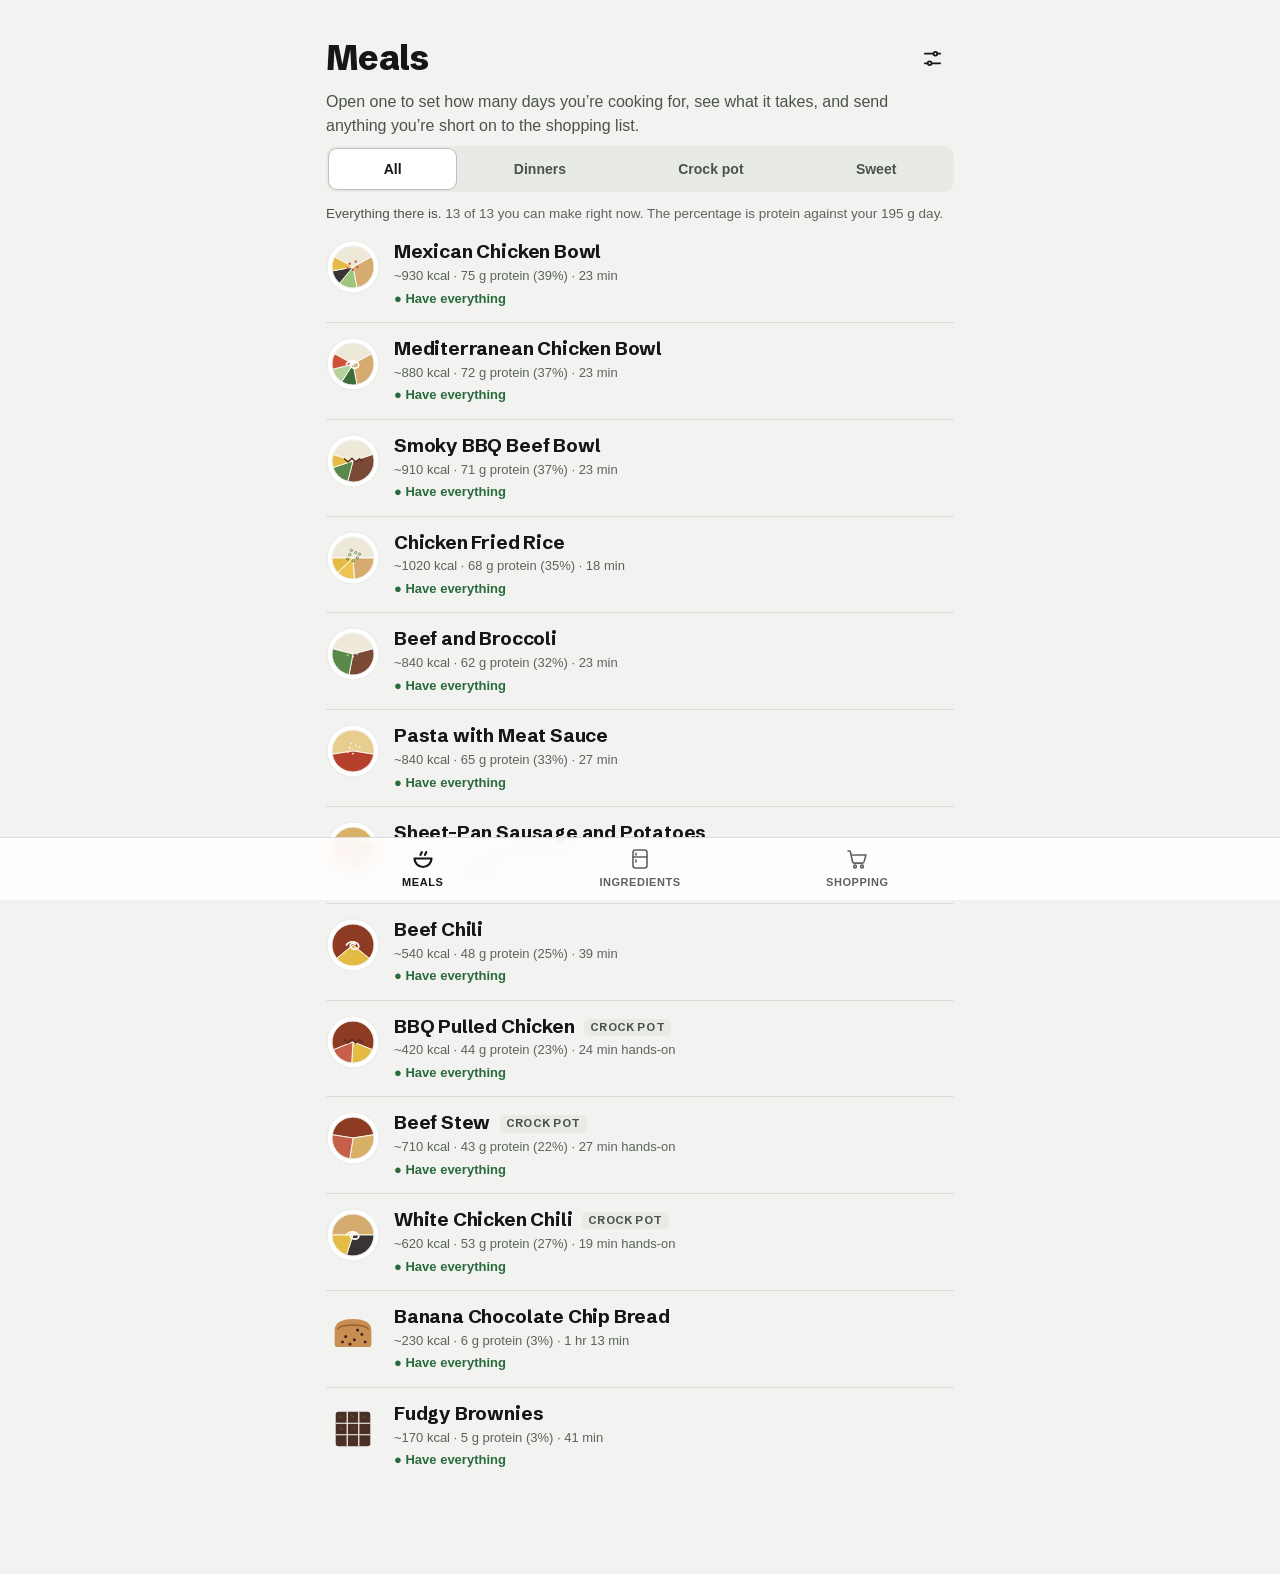
==== commit d77ea1a8: "New icon, and every meal against your protein day The home-screen icon was a pie chart on a dark squ" ====
--- a/index.html
+++ b/index.html
@@ -2,7 +2,7 @@
 <html lang="en">
 <head>
 <meta charset="utf-8">
-<meta name="app-version" content="ce70e5d0ac13">
+<meta name="app-version" content="e6bdd0ce7532">
 <meta name="viewport" content="width=device-width, initial-scale=1, viewport-fit=cover">
 <meta name="apple-mobile-web-app-capable" content="yes">
 <meta name="mobile-web-app-capable" content="yes">
@@ -651,6 +651,22 @@
 .cart .shop { border-top:1px solid var(--line); }
 .cart .shop li:last-child { border-bottom:0; }
 .btn-row.end { justify-content:flex-end; gap:14px; margin-top:14px; }
+
+/* ---------- Your day ---------- */
+.day { margin-top:12px; padding:12px 14px 10px; border:1px solid var(--line); border-radius:14px; background:var(--surface); display:grid; gap:7px; }
+.day-head { display:flex; justify-content:space-between; align-items:baseline; gap:10px; }
+.day-head .fine { margin-top:0; }
+.day-row { display:grid; grid-template-columns:52px 1fr auto; gap:10px; align-items:center; }
+.day-k { font-size:13px; font-weight:650; color:var(--ink-2); }
+.day-bar { height:8px; border-radius:999px; background:var(--surface-2); overflow:hidden; }
+.day-bar i { display:block; height:100%; border-radius:999px; background:var(--ink); }
+.day-row.prot .day-bar i { background:var(--ok); }
+.day-v { font-size:12.5px; white-space:nowrap; }
+.day-line { font-size:14px; color:var(--ink); margin-top:2px; max-width:38em; }
+.day-edit { font-size:13px; font-weight:600; text-decoration:none; justify-self:start; min-height:32px; display:inline-flex; align-items:center; }
+.you .set-row { padding:10px 0; }
+.you .set-row:last-of-type { border-bottom:0; }
+.you .fine strong { color:var(--ink); }
 
 </style>
 <a class="skip" href="#view">Skip to content</a>
@@ -1819,7 +1835,7 @@
 function defaultState() {
   return {
     v: 3,
-    prefs: { portion:'standard', heat:'mild', theme:'system' },
+    prefs: { portion:'standard', heat:'mild', theme:'system', lb:175, inches:70, protein:195, kcal:null },
     inv: {},          // id -> 'out' (anything not listed is on hand)
     shopping: [],     // [{ id, g, why, checked }]
     opts: {},         // per-recipe choices
@@ -1843,7 +1859,7 @@
   if (!Array.isArray(out.shopping)) out.shopping = [];
   if (!isObj(out.ui.rtabs)) out.ui.rtabs = {};
   if (typeof out.ui.invSearch !== 'string') out.ui.invSearch = '';
-  if (!['all','dinners','prep','sweet'].includes(out.ui.mealFilter)) out.ui.mealFilter = 'all';
+  if (!['all','dinners','crock','sweet'].includes(out.ui.mealFilter)) out.ui.mealFilter = 'all';
   Object.keys(out.notes).forEach(k => { if (!RECIPE[k] || typeof out.notes[k] !== 'string') delete out.notes[k]; });
   Object.keys(out.opts).forEach(k => { if (!RECIPE[k] || !isObj(out.opts[k])) delete out.opts[k]; });
   // v3: inventory is two-state now, and anything not on hand is on the list
@@ -1957,6 +1973,40 @@
     ? [[4, '4 days'], [6, '6 days'], [8, '8 days']]
     : [[1, '1 meal'], [2, '2 days'], [4, '4 days'], [6, '6 days']];
 }
+/* ---------- You ----------
+   Weight and a protein goal, and what that leaves for fat and carbs. Every
+   number is editable; the suggestions are only a starting point.          */
+const BODY = { lb:[90, 400, 5, 175], inches:[48, 84, 1, 70], protein:[60, 340, 5, 195], kcal:[1200, 5000, 50, 0] };
+function suggestProtein(lb) { return clamp(Math.round(lb * 1.1 / 5) * 5, BODY.protein[0], BODY.protein[1]); }
+// Mifflin-St Jeor for a moderately active day, at 30 and between the male and
+// female constants. It's a starting number, not a measurement.
+function suggestKcal(lb, inches) {
+  const bmr = 10 * (lb / 2.2046) + 6.25 * (inches * 2.54) - 5 * 30 - 78;
+  return clamp(Math.round(bmr * 1.5 / 50) * 50, BODY.kcal[0], BODY.kcal[1]);
+}
+function bodyNum(k, fallback) {
+  const [lo, hi] = BODY[k];
+  const v = +S.prefs[k];
+  return Number.isFinite(v) && v > 0 ? clamp(Math.round(v), lo, hi) : fallback;
+}
+function body() {
+  const lb = bodyNum('lb', BODY.lb[3]);
+  const inches = bodyNum('inches', BODY.inches[3]);
+  const protein = bodyNum('protein', suggestProtein(lb));
+  const kcal = bodyNum('kcal', suggestKcal(lb, inches));
+  // enough fat to stay sane: a quarter of the day, and never under 0.3 g per pound
+  const fat = Math.max(Math.round(lb * 0.3), Math.round(kcal * 0.25 / 9));
+  const carbs = Math.max(0, Math.round((kcal - protein * 4 - fat * 9) / 4));
+  return { lb, inches, protein, kcal, fat, carbs };
+}
+function setBody(k, v) {
+  const [lo, hi] = BODY[k];
+  S.prefs[k] = clamp(Math.round(v), lo, hi);
+  save();
+}
+function fmtHeight(inches) { return Math.floor(inches / 12) + '\u2032' + (inches % 12) + '\u2033'; }
+function fmtInt(n) { return Math.round(n).toLocaleString('en-US'); }
+
 function portionFactor(portion) { return (portion || S.prefs.portion) === 'large' ? { protein:1.25, carb:4/3 } : { protein:1, carb:1 }; }
 
 function getOpts(r) {
@@ -2491,6 +2541,36 @@
     [activeOnly ? 'Hands-on' : 'Time', minutes < 60 ? minutes : fmtHM(minutes), minutes < 60 ? 'min' : 'hr']];
   return `<dl class="macros">${cells.map(([k, v, u]) => `<div><dt>${k}</dt><dd><span class="num">${v}</span>${u ? `<span class="unit">${u}</span>` : ''}</dd></div>`).join('')}</dl>`;
 }
+const COUNT_WORD = ['', 'One', 'Two', 'Three', 'Four', 'Five', 'Six'];
+// How one portion sits against the day: protein first, then what's left for
+// fat and carbs. The point is knowing whether to eat more.
+function dayBlock(nu, unit, sweet) {
+  const b = body();
+  const p = Math.max(1, Math.round(nu.protein));
+  const rows = [['Protein', p, b.protein], ['Fat', Math.round(nu.fat), b.fat], ['Carbs', Math.round(nu.carbs), b.carbs]];
+  let line;
+  if (sweet) {
+    // a brownie isn't a protein source; what it costs you is carbs and fat
+    line = `One ${unit} spends ${Math.round(nu.carbs / b.carbs * 100)}% of your carbs and ${Math.round(nu.fat / b.fat * 100)}% of your fat for the day.`;
+  } else if (p >= b.protein) {
+    line = `One ${unit} is a whole day of protein on its own.`;
+  } else {
+    const n = Math.ceil(b.protein / p);
+    const short = b.protein - p * 2;
+    line = n <= 6
+      ? `${COUNT_WORD[n]} of these makes ${n * p} g — your ${b.protein} g day, covered.`
+      : `Even six of these is only ${6 * p} g, so the rest of your ${b.protein} g has to come from somewhere else.`;
+    if (n === 3 && short > 0) line += ` Two leaves you ${short} g short.`;
+  }
+  return `<div class="day">
+    <div class="day-head"><span class="opt-label">Your day</span><span class="fine">per ${esc(unit)} · ${fmtInt(b.kcal)} kcal day</span></div>
+    ${rows.map(([k, got, goal]) => `<div class="day-row${k === 'Protein' ? ' prot' : ''}"><span class="day-k">${k}</span>
+      <span class="day-bar"><i style="width:${Math.min(100, Math.round(got / goal * 100))}%"></i></span>
+      <span class="day-v mono">${got} <span class="muted">/ ${goal} g</span></span></div>`).join('')}
+    <p class="day-line">${esc(line)}</p>
+    <a class="day-edit" href="#/settings">Change your numbers</a>
+  </div>`;
+}
 function microTable(nu) {
   const rows = [['Sodium', Math.round(nu.sodium / 10) * 10, 'mg', 'sodium'], ['Potassium', Math.round(nu.potassium / 10) * 10, 'mg', 'potassium'],
     ['Calcium', Math.round(nu.calcium / 10) * 10, 'mg', 'calcium'], ['Iron', Math.round(nu.iron * 10) / 10, 'mg', 'iron'],
@@ -2544,7 +2624,7 @@
     : '<span class="ready-line ok">Have everything</span>';
   return `<li class="mrow"><a class="mrow-main" href="#/meal/${r.id}">${artFor(r, 54, getOpts(r).carb)}<span class="mrow-body">
     <span class="mrow-name">${esc(r.name)}${r.crockpot ? ' <span class="tag">crock pot</span>' : ''}</span>
-    <span class="meta">~${roundKcal(nu.kcal)} kcal · ${roundG(nu.protein)} g protein · ${time}</span>
+    <span class="meta">~${roundKcal(nu.kcal)} kcal · ${roundG(nu.protein)} g protein (${Math.round(nu.protein / body().protein * 100)}%) · ${time}</span>
     ${status}</span></a></li>`;
 }
 const MEAL_TABS = [['all','All'],['dinners','Dinners'],['crock','Crock pot'],['sweet','Sweet']];
@@ -2571,7 +2651,7 @@
   <header class="page-head"><h1 class="h1">Meals</h1>${need ? `<a class="btn small" href="#/shopping">Buy ${need}</a>` : `<a class="icon-btn" href="#/settings" aria-label="Settings">${ICON.gear}</a>`}</header>
   <p class="lede">Open one to set how many days you’re cooking for, see what it takes, and send anything you’re short on to the shopping list.</p>
   ${seg('Show', MEAL_TABS, filter, 'meal-filter')}
-  <p class="list-caption">${esc(MEAL_BLURB[filter])} <span class="muted">${ready} of ${rows.length} you can make right now.</span></p>
+  <p class="list-caption">${esc(MEAL_BLURB[filter])} <span class="muted">${ready} of ${rows.length} you can make right now. The percentage is protein against your ${body().protein} g day.</span></p>
   ${rows.length ? `<ul class="mrows">${rows.map(x => mealRow(x.r, x.rd)).join('')}</ul>` : emptyState('Nothing here yet.')}`;
 }
 
@@ -2591,10 +2671,10 @@
 }
 function amountBox(r, o, c, id) {
   if (o.mode !== 'amount') return '';
-  const protName = r.protein === 'beef' ? (r.id === 'stew' ? 'chuck roast' : 'ground beef') : r.protein === 'sausage' ? 'sausage' : 'chicken thighs';
+  const protName = r.protein === 'beef' ? (r.id === 'stew' ? 'Chuck roast' : 'Ground beef') : r.protein === 'sausage' ? 'Sausage' : 'Chicken thighs';
   const disp = o.amountUnit === 'lb' ? String(Math.round(o.amountOz / 16 * 100) / 100) : String(Math.round(o.amountOz * 10) / 10);
   return `<div class="amount-box">
-    <label class="opt-label" for="amount-${id}">How much ${protName} do you have?</label>
+    <label class="opt-label" for="amount-${id}">${esc(protName)} you have</label>
     <div class="amount-row"><input id="amount-${id}" class="amount-input mono" type="text" inputmode="decimal" autocomplete="off" value="${disp}" data-a="amount-num" data-rid="${id}">
       ${seg('Unit', [['lb','lb'],['oz','oz']], o.amountUnit, 'opt', `data-rid="${id}" data-k="amountUnit"`)}</div>
     <div class="chips">${[[8,'½ lb'],[16,'1 lb'],[24,'1½ lb'],[32,'2 lb'],[48,'3 lb']].map(([oz, l]) => `<button type="button" class="chip" aria-pressed="${Math.abs(o.amountOz - oz) < 0.01}" data-a="amount-preset" data-rid="${id}" data-v="${oz}">${l}</button>`).join('')}</div>
@@ -2677,6 +2757,7 @@
     <p class="lede">${esc(r.flavor)}</p>
     ${macroRow(nu, r.crockpot ? tm.active : isDinner ? tm.total : tm.active + tm.bake, !!r.crockpot)}
     <p class="fine">Per ${isDinner ? (c.mode === 'amount' ? 'portion' : 'serving') : c.y.unit}, approximate.${missing.length ? ` Missing ${esc(missing.map(lcName).join(', '))}.` : ''}</p>
+    ${dayBlock(nu, isDinner ? (c.mode === 'amount' ? 'portion' : 'serving') : c.y.unit, !isDinner)}
   </header>
   <div class="opts">${modeRow}${extraOpts}</div>
   ${recipeTabs(id, TABS, tab)}
@@ -2781,11 +2862,24 @@
 /* ---------- SETTINGS ---------- */
 function viewSettings() {
   const p = S.prefs;
+  const b = body();
+  const suggested = b.protein === suggestProtein(b.lb) && b.kcal === suggestKcal(b.lb, b.inches);
   const row = (label, control) => `<div class="set-row stack"><span class="set-label">${label}</span>${control}</div>`;
+  const bodyRow = (label, k, display) => `<div class="set-row"><span class="set-label">${label}</span>${stepper(label, S.prefs[k], 'body-step', `data-k="${k}"`, display)}</div>`;
   return `
   ${backLink('#/meals', 'Meals')}
   <header class="page-head"><h1 class="h1">Settings</h1></header>
   ${!Store.ok ? '<p class="callout warn"><strong>Storage unavailable</strong> This browser isn’t saving data, so changes last until you close the page.</p>' : ''}
+  <section class="sec you">
+    <div class="sec-head"><h2 class="h2">You</h2><span class="muted">${esc(fmtHeight(b.inches))} · ${b.lb} lb</span></div>
+    <p class="muted">Used to show how a meal sits against your day. Nothing else reads these.</p>
+    ${bodyRow('Weight', 'lb', b.lb + ' lb')}
+    ${bodyRow('Height', 'inches', fmtHeight(b.inches))}
+    ${bodyRow('Protein a day', 'protein', b.protein + ' g')}
+    ${bodyRow('Calories a day', 'kcal', fmtInt(b.kcal))}
+    <p class="fine">${b.protein} g is ${Math.round(b.protein / b.lb * 100) / 100} g per pound. That leaves about <strong>${b.fat} g of fat</strong> and <strong>${b.carbs} g of carbs</strong> on a ${fmtInt(b.kcal)} kcal day. The calorie number starts as an estimate from your height and weight — change it if you know better.</p>
+    ${suggested ? '' : `<button type="button" class="text-btn" data-a="body-suggest">Back to suggested (${suggestProtein(b.lb)} g protein, ${fmtInt(suggestKcal(b.lb, b.inches))} kcal)</button>`}
+  </section>
   <div class="set-group">
     ${row('Portion size', seg('Portion size', [['standard','Standard · 8 oz protein'],['large','Hungry · 10 oz']], p.portion, 'pref', 'data-k="portion"'))}
     ${row('Heat', seg('Heat', [['mild','Mild'],['medium','Medium'],['hot','Hot']], p.heat, 'pref', 'data-k="heat"'))}
@@ -3151,6 +3245,22 @@
     const k = el.dataset.k;
     S.prefs[k] = el.dataset.v;
     save(); render();
+  },
+  'body-step'(el) {
+    const k = el.dataset.k, step = BODY[k][2];
+    const b = body();
+    const before = b[k];
+    setBody(k, before + step * (+el.dataset.d));
+    const after = body()[k];
+    if (after === before) { toast(+el.dataset.d > 0 ? 'That’s as high as this goes' : 'That’s as low as this goes'); return; }
+    render();
+  },
+  'body-suggest'() {
+    const b = body();
+    S.prefs.protein = suggestProtein(b.lb);
+    S.prefs.kcal = suggestKcal(b.lb, b.inches);
+    save(); render();
+    toast('Back to the suggested numbers');
   },
   'start-cook'(el) { startCook(el.dataset.id); },
   'clear-checks'(el) { delete S.checks[el.dataset.id]; save(); render(); },
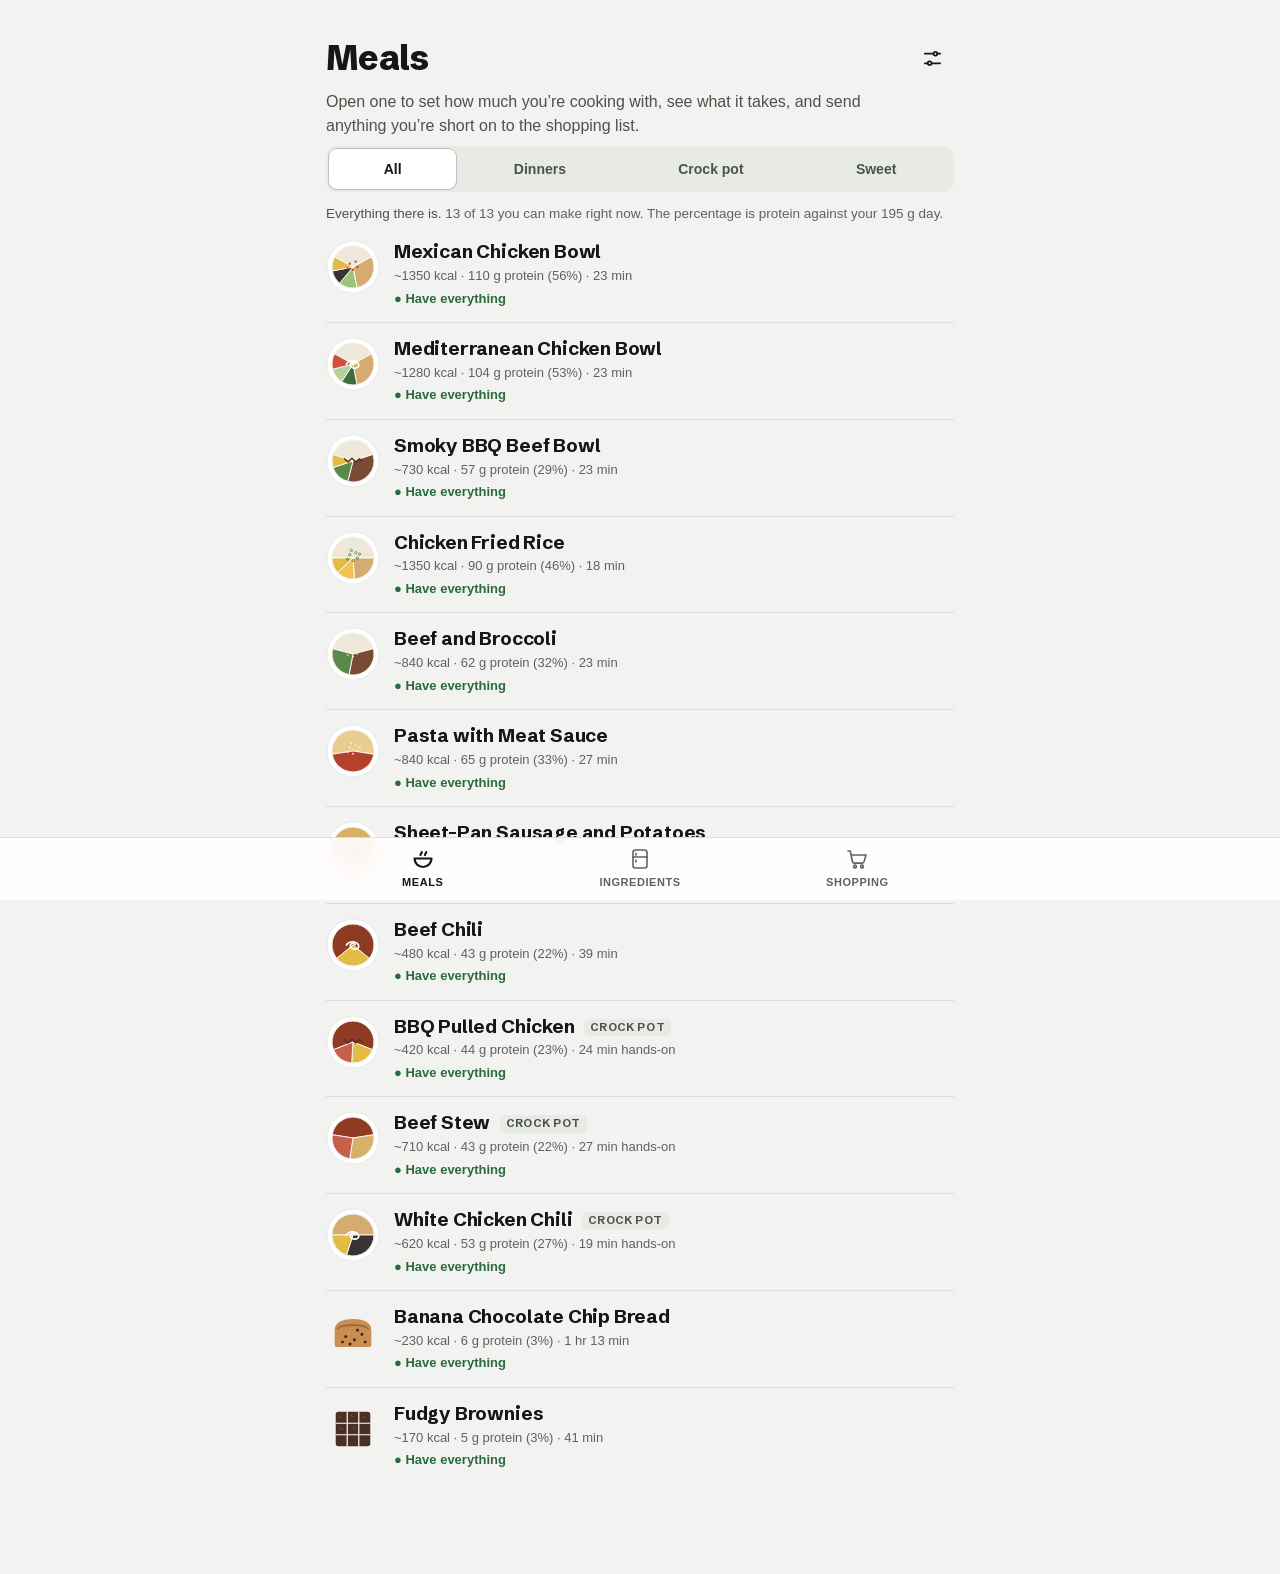
==== commit 07745fea: "Pan meals are a package of meat, not a number of days Days were never how a pan meal works — you ope" ====
--- a/index.html
+++ b/index.html
@@ -2,7 +2,7 @@
 <html lang="en">
 <head>
 <meta charset="utf-8">
-<meta name="app-version" content="e6bdd0ce7532">
+<meta name="app-version" content="c1187bf18e4c">
 <meta name="viewport" content="width=device-width, initial-scale=1, viewport-fit=cover">
 <meta name="apple-mobile-web-app-capable" content="yes">
 <meta name="mobile-web-app-capable" content="yes">
@@ -556,11 +556,14 @@
 }
 
 /* ---------- "I have…" protein amount ---------- */
-.amount-box { display:grid; gap:8px; margin-top:6px; padding:12px; border:1px solid var(--line); border-radius:12px; background:var(--surface); }
-.amount-row { display:flex; gap:8px; align-items:stretch; }
-.amount-input { width:110px; min-height:44px; border:1px solid var(--line-strong); border-radius:10px; padding:0 12px; background:var(--surface); color:var(--ink); font-size:18px; }
-.amount-row .seg { flex:1; }
-.amount-box .fine { margin-top:0; }
+.amount-box { display:grid; gap:10px; margin-top:2px; }
+.amount-line { display:flex; gap:8px; align-items:center; }
+.amount-label { flex:1; font-size:14.5px; font-weight:650; min-width:0; }
+.amount-input { width:74px; min-height:44px; border:1px solid var(--line-strong); border-radius:10px; padding:0 10px; background:var(--surface); color:var(--ink); font-size:17px; text-align:center; flex:none; }
+.amount-line .seg { flex:none; width:96px; }
+.amount-line .stepper { flex:none; }
+.amount-box .chips { justify-content:space-between; }
+.amount-box .chip { flex:1; padding:6px 4px; min-height:38px; font-size:13.5px; }
 
 /* ---------- Notes, week plan, backup, kitchen update ---------- */
 .callout.note { background:var(--accent-soft); margin:10px 0 4px; }
@@ -667,6 +670,26 @@
 .you .set-row { padding:10px 0; }
 .you .set-row:last-of-type { border-bottom:0; }
 .you .fine strong { color:var(--ink); }
+
+/* ---------- Cooking card: what you're making, and what comes out ---------- */
+.cookcard { display:grid; gap:10px; margin:14px 0 6px; padding:14px; border:1px solid var(--line-strong); border-radius:16px; background:var(--surface); box-shadow:var(--shadow); }
+.cookcard > .opt-label { margin-bottom:-2px; }
+.result { border-top:1px solid var(--line); padding-top:11px; display:grid; gap:3px; }
+.result-from { font-size:15px; color:var(--ink-2); }
+.result-from strong { color:var(--ink); }
+.result-from .arrow { color:var(--ink-3); padding:0 2px; }
+.result-num { font-size:14px; color:var(--ink-2); display:flex; align-items:baseline; gap:5px; flex-wrap:wrap; }
+.result-num .big { font-family:var(--font-display); font-weight:800; font-size:26px; letter-spacing:-.02em; color:var(--ink); }
+.result-sub { font-size:13px; color:var(--ink-3); }
+.macros.four { grid-template-columns:repeat(4, minmax(0, 1fr)); }
+.nut-head { margin-top:26px; padding-top:18px; border-top:1px solid var(--line); }
+.rhead .kicker { margin-top:3px; }
+
+.chips.pack { gap:5px; }
+.chips.pack .chip { flex:0 0 auto; padding:6px 11px; font-size:13.5px; }
+.amount-label.quiet { font-weight:600; color:var(--ink-2); }
+.amount-unit { font-size:14.5px; color:var(--ink-2); font-weight:600; padding-right:4px; }
+.quiet-btn { justify-self:start; font-size:13.5px; min-height:36px; padding:0; color:var(--ink-3); text-decoration:underline; text-underline-offset:3px; }
 
 </style>
 <a class="skip" href="#view">Skip to content</a>
@@ -1133,12 +1156,12 @@
 },
 
 {
-  id:'friedrice', type:'dinner', name:'Chicken Fried Rice', short:'Fried Rice',
+  id:'friedrice', type:'dinner', name:'Chicken Fried Rice', short:'Fried Rice', pack:8,
   flavor:'Cold rice fried hard in a hot pan with egg, chicken and green onion. The best thing to do with leftovers.',
   difficulty:'Easy', protein:'chicken', tags:['uses leftovers','15 min','one pan'],
   bowl:[['rice',0.5],['chicken',0.24],['egg',0.14],['corn',0.12]], garnish:'greenonion',
   ingredients:[
-    { id:'thighs', nutId:'cookedchicken', name:'Cooked chicken', q:1.25, u:'cup', g:170, role:'protein', core:true, note:'about 6 oz, chopped — leftovers or rotisserie', sub:'Starting raw: cut up 8 oz of thighs, cook them first, then carry on.' },
+    { id:'thighs', nutId:'cookedchicken', name:'Cooked chicken', q:6, u:'oz', g:170, role:'protein', core:true, note:'chopped — leftovers or rotisserie, about 1¼ cups', sub:'Starting raw: cut up 8 oz of thighs, cook them first, then carry on.' },
     { id:'rice', name:'Cooked rice', q:1.5, u:'cup', g:237, role:'carb', core:true, note:'cold, from the fridge', sub:'Fresh rice: spread it on a plate for 5 minutes to dry and cool.' },
     { id:'eggs', q:2, u:'egg', g:100, role:'protein', core:true },
     { id:'corn', q:0.5, u:'cup', g:82, role:'veg', note:'frozen is fine' },
@@ -1318,7 +1341,7 @@
   },
 },
 {
-  id:'sheetpan', type:'dinner', name:'Sheet-Pan Sausage and Potatoes', short:'Sheet-Pan Sausage',
+  id:'sheetpan', type:'dinner', name:'Sheet-Pan Sausage and Potatoes', short:'Sheet-Pan Sausage', pack:4,
   flavor:'Sausage, peppers and potatoes roasted on one pan until the edges char. Almost all of it is oven time.',
   difficulty:'Easy', protein:'sausage', tags:['hands-off','one pan','best leftovers'],
   bowl:[['potato',0.4],['sausage',0.34],['peppers',0.26]], garnish:'none',
@@ -1843,7 +1866,7 @@
     notes: {},        // per-recipe notes
     cook: null,
     lastBackup: 0,
-    ui: { mealFilter:'all', invSearch:'', rtabs:{} },
+    ui: { mealFilter:'all', invSearch:'', amtOpen:'', rtabs:{} },
   };
 }
 
@@ -1859,6 +1882,7 @@
   if (!Array.isArray(out.shopping)) out.shopping = [];
   if (!isObj(out.ui.rtabs)) out.ui.rtabs = {};
   if (typeof out.ui.invSearch !== 'string') out.ui.invSearch = '';
+  if (!RECIPE[out.ui.amtOpen]) out.ui.amtOpen = '';
   if (!['all','dinners','crock','sweet'].includes(out.ui.mealFilter)) out.ui.mealFilter = 'all';
   Object.keys(out.notes).forEach(k => { if (!RECIPE[k] || typeof out.notes[k] !== 'string') delete out.notes[k]; });
   Object.keys(out.opts).forEach(k => { if (!RECIPE[k] || !isObj(out.opts[k])) delete out.opts[k]; });
@@ -1967,12 +1991,12 @@
 
 /* ---------- Recipe options ---------- */
 const SERVING_OPTS = [1, 2, 3, 4, 5, 6, 8];
-// One meal, or a run of days. Crock pot meals start at a batch.
-function SERVING_PRESETS(r) {
-  return r.crockpot
-    ? [[4, '4 days'], [6, '6 days'], [8, '8 days']]
-    : [[1, '1 meal'], [2, '2 days'], [4, '4 days'], [6, '6 days']];
-}
+// Only the slow cooker is about days. Everything else is a package of meat.
+function SERVING_PRESETS(r) { return [[4, '4 days'], [6, '6 days'], [8, '8 days']]; }
+function proteinOf(r) { return r.ingredients.find(i => i.role === 'protein'); }
+// What you usually buy: a pound, unless the recipe says otherwise.
+function packSize(r) { const p = proteinOf(r); return r.pack || (p.u === 'oz' ? 16 : Math.round(p.q)); }
+function amountRange(r) { return proteinOf(r).u === 'oz' ? [2, 96] : [1, 12]; }
 /* ---------- You ----------
    Weight and a protein goal, and what that leaves for fat and carbs. Every
    number is editable; the suggestions are only a starting point.          */
@@ -2014,13 +2038,15 @@
   const o = Object.assign({}, saved);
   if (!['base','better','loaded'].includes(o.tier)) o.tier = 'base';
   if (r.type === 'dinner') {
+    const prot = proteinOf(r);
     o.servings = SERVING_OPTS.includes(+o.servings) ? +o.servings : (r.defaultServings || 1);
-    o.mode = o.mode === 'amount' ? 'amount' : 'servings';
-    o.amountUnit = o.amountUnit === 'oz' ? 'oz' : 'lb';
-    const prot = r.ingredients.find(i => i.role === 'protein');
-    o.amountOz = Number.isFinite(+o.amountOz) && +o.amountOz > 0 ? clamp(+o.amountOz, 2, 96) : Math.round(o.servings * prot.q * portionFactor().protein);
+    // Days are a slow-cooker idea. A pan meal is however much meat you opened.
+    o.mode = r.crockpot ? (o.mode === 'amount' ? 'amount' : 'servings') : 'amount';
+    o.amountUnit = prot.u === 'oz' ? (o.amountUnit === 'oz' ? 'oz' : 'lb') : prot.u;
+    const [lo, hi] = amountRange(r);
+    o.amountOz = Number.isFinite(+o.amountOz) && +o.amountOz > 0 ? clamp(+o.amountOz, lo, hi)
+      : (r.crockpot ? Math.round(o.servings * prot.q * portionFactor().protein) : packSize(r));
     o.plates = Number.isInteger(+o.plates) && +o.plates >= 1 && +o.plates <= 6 ? +o.plates : null;
-    if (o.mode === 'amount' && o.amountDate !== dayKey()) { o.mode = 'servings'; o.plates = null; }
     const carbs = r.carbs || ['rice'];
     o.carb = carbs.includes(o.carb) ? o.carb : (r.defaultCarb || (carbs.includes(S.prefs.carb) ? S.prefs.carb : carbs[0]));
     if (!['fresh','ready'].includes(o.rice)) o.rice = 'fresh';
@@ -2029,15 +2055,13 @@
     if (!r.yields.some(y => y.id === o.yield)) o.yield = r.yields[0].id;
     if (r.variations && !r.variations.some(v => v.id === o.variation)) o.variation = r.variations[0].id;
     if (r.glazes && !r.glazes.some(g => g.id === o.glaze)) o.glaze = 'chocolate';
-    o.mode = r.have && o.mode === 'amount' && o.amountDate === dayKey() ? 'amount' : 'servings';
+    o.mode = r.have && o.mode === 'amount' ? 'amount' : 'servings';
     if (r.have) o.haveCount = Number.isInteger(+o.haveCount) ? clamp(+o.haveCount, r.have.min, r.have.max) : r.have.base;
   }
   return o;
 }
 function setOpt(rid, k, v) {
-  const patch = { [k]: v };
-  if (['mode','amountOz','plates','amountUnit','haveCount'].includes(k)) patch.amountDate = dayKey();
-  S.opts[rid] = Object.assign({}, S.opts[rid], patch);
+  S.opts[rid] = Object.assign({}, S.opts[rid], { [k]: v });
   save();
 }
 
@@ -2119,12 +2143,12 @@
   return c;
 }
 
-// "2 servings" or "1 lb chicken thighs · 2 plates"
+// "6 servings" or "1 lb chicken thighs · one meal"
 function amountLabel(c) {
   if (c.r.type !== 'dinner') return '';
   if (c.mode !== 'amount') return c.n + ' ' + (c.n > 1 ? 'servings' : 'serving');
   const p = c.ings.find(i => i.role === 'protein');
-  return fmtQ(c.amountOz, 'oz') + ' ' + lcName(p) + ' · ' + c.plates + ' ' + (c.plates > 1 ? 'plates' : 'plate');
+  return (p ? fmtQ(p.sq, p.u) + ' ' + lcName(p) + ' · ' : '') + (c.plates > 1 ? c.plates + ' portions' : 'one meal');
 }
 // Dessert batch sized to what you have (bananas).
 function haveYield(r, count) {
@@ -2537,9 +2561,9 @@
 function bullets(list) { return `<ul class="bullets">${list.map(x => `<li>${esc(x)}</li>`).join('')}</ul>`; }
 function fmtHM(min) { return Math.floor(min / 60) + ':' + String(Math.round(min % 60)).padStart(2, '0'); }
 function macroRow(nu, minutes, activeOnly) {
-  const cells = [['Calories', '~' + roundKcal(nu.kcal), ''], ['Protein', roundG(nu.protein), 'g'], ['Carbs', roundG(nu.carbs), 'g'], ['Fat', roundG(nu.fat), 'g'],
-    [activeOnly ? 'Hands-on' : 'Time', minutes < 60 ? minutes : fmtHM(minutes), minutes < 60 ? 'min' : 'hr']];
-  return `<dl class="macros">${cells.map(([k, v, u]) => `<div><dt>${k}</dt><dd><span class="num">${v}</span>${u ? `<span class="unit">${u}</span>` : ''}</dd></div>`).join('')}</dl>`;
+  const cells = [['Calories', '~' + roundKcal(nu.kcal), ''], ['Protein', roundG(nu.protein), 'g'], ['Carbs', roundG(nu.carbs), 'g'], ['Fat', roundG(nu.fat), 'g']];
+  if (minutes != null) cells.push([activeOnly ? 'Hands-on' : 'Time', minutes < 60 ? minutes : fmtHM(minutes), minutes < 60 ? 'min' : 'hr']);
+  return `<dl class="macros${cells.length === 4 ? ' four' : ''}">${cells.map(([k, v, u]) => `<div><dt>${k}</dt><dd><span class="num">${v}</span>${u ? `<span class="unit">${u}</span>` : ''}</dd></div>`).join('')}</dl>`;
 }
 const COUNT_WORD = ['', 'One', 'Two', 'Three', 'Four', 'Five', 'Six'];
 // How one portion sits against the day: protein first, then what's left for
@@ -2630,7 +2654,7 @@
 const MEAL_TABS = [['all','All'],['dinners','Dinners'],['crock','Crock pot'],['sweet','Sweet']];
 const MEAL_BLURB = {
   all:'Everything there is.',
-  dinners:'Cook it and eat it the same night — or scale it up for the week.',
+  dinners:'Open a package of meat, cook it, eat it. Split it up if you want leftovers.',
   crock:'Everything goes in the pot in the morning. These are built to make several days at once.',
   sweet:'Two things worth baking.',
 };
@@ -2649,7 +2673,7 @@
   const need = S.shopping.filter(x => !x.checked).length;
   return `
   <header class="page-head"><h1 class="h1">Meals</h1>${need ? `<a class="btn small" href="#/shopping">Buy ${need}</a>` : `<a class="icon-btn" href="#/settings" aria-label="Settings">${ICON.gear}</a>`}</header>
-  <p class="lede">Open one to set how many days you’re cooking for, see what it takes, and send anything you’re short on to the shopping list.</p>
+  <p class="lede">Open one to set how much you’re cooking with, see what it takes, and send anything you’re short on to the shopping list.</p>
   ${seg('Show', MEAL_TABS, filter, 'meal-filter')}
   <p class="list-caption">${esc(MEAL_BLURB[filter])} <span class="muted">${ready} of ${rows.length} you can make right now. The percentage is protein against your ${body().protein} g day.</span></p>
   ${rows.length ? `<ul class="mrows">${rows.map(x => mealRow(x.r, x.rd)).join('')}</ul>` : emptyState('Nothing here yet.')}`;
@@ -2669,19 +2693,63 @@
   return `<h3 class="h3">Make it better</h3>${seg('Flavor level', [['base','Base'],['better','Better'],['loaded','Loaded']], o.tier, 'opt', `data-rid="${id}" data-k="tier"`)}
     <dl class="tiers">${['base','better','loaded'].map(t => `<div class="${t === o.tier ? 'on' : ''}"><dt>${t[0].toUpperCase() + t.slice(1)}</dt><dd>${esc(r.tiers[t].text)}</dd></div>`).join('')}</dl>`;
 }
+const PACK_CHIPS = [[8, '\u00bd lb'], [12, '\u00be lb'], [16, '1 lb'], [20, '1\u00bc lb'], [24, '1\u00bd lb']];
 function amountBox(r, o, c, id) {
   if (o.mode !== 'amount') return '';
-  const protName = r.protein === 'beef' ? (r.id === 'stew' ? 'Chuck roast' : 'Ground beef') : r.protein === 'sausage' ? 'Sausage' : 'Chicken thighs';
-  const disp = o.amountUnit === 'lb' ? String(Math.round(o.amountOz / 16 * 100) / 100) : String(Math.round(o.amountOz * 10) / 10);
+  const prot = proteinOf(r);
+  const weight = prot.u === 'oz';
+  const protName = r.protein === 'beef' ? (r.id === 'stew' ? 'Chuck roast' : 'Ground beef') : r.protein === 'sausage' ? 'Sausage' : r.id === 'beefbroccoli' ? 'Steak' : r.id === 'friedrice' ? 'Cooked chicken' : 'Chicken thighs';
+  const chips = weight ? PACK_CHIPS : [2, 3, 4, 5, 6].map(n => [n, n + ' links']);
+  const onChip = chips.some(([v]) => Math.abs(o.amountOz - v) < 0.01);
+  const custom = !onChip || S.ui.amtOpen === id;
+  const disp = weight && o.amountUnit === 'lb' ? String(Math.round(o.amountOz / 16 * 100) / 100) : String(Math.round(o.amountOz * 10) / 10);
   return `<div class="amount-box">
-    <label class="opt-label" for="amount-${id}">${esc(protName)} you have</label>
-    <div class="amount-row"><input id="amount-${id}" class="amount-input mono" type="text" inputmode="decimal" autocomplete="off" value="${disp}" data-a="amount-num" data-rid="${id}">
-      ${seg('Unit', [['lb','lb'],['oz','oz']], o.amountUnit, 'opt', `data-rid="${id}" data-k="amountUnit"`)}</div>
-    <div class="chips">${[[8,'½ lb'],[16,'1 lb'],[24,'1½ lb'],[32,'2 lb'],[48,'3 lb']].map(([oz, l]) => `<button type="button" class="chip" aria-pressed="${Math.abs(o.amountOz - oz) < 0.01}" data-a="amount-preset" data-rid="${id}" data-v="${oz}">${l}</button>`).join('')}</div>
-    <span class="opt-label">Split into</span>
-    ${seg('Portions', [[1,'1'],[2,'2'],[3,'3'],[4,'4'],[5,'5'],[6,'6']], c.plates, 'opt', `data-rid="${id}" data-k="plates"`)}
-    <p class="fine">Everything below is scaled to your ${esc(fmtQ(o.amountOz, 'oz'))}.</p>
+    <div class="chips pack">${chips.map(([val, l]) => `<button type="button" class="chip" aria-pressed="${!custom && Math.abs(o.amountOz - val) < 0.01}" data-a="amount-preset" data-rid="${id}" data-v="${val}">${esc(l)}</button>`).join('')}
+      <button type="button" class="chip" aria-pressed="${custom}" data-a="amount-other" data-rid="${id}">Other\u2026</button></div>
+    ${custom ? `<div class="amount-line"><label class="amount-label" for="amount-${id}">${esc(protName)}</label>
+      <input id="amount-${id}" class="amount-input mono" type="text" inputmode="decimal" autocomplete="off" value="${disp}" data-a="amount-num" data-rid="${id}">
+      ${weight ? seg('Unit', [['lb','lb'],['oz','oz']], o.amountUnit, 'opt', `data-rid="${id}" data-k="amountUnit"`) : '<span class="amount-unit">links</span>'}</div>` : ''}
+    ${c.plates > 1
+      ? `<div class="amount-line"><span class="amount-label quiet">Split into</span>
+          ${stepper('portions', c.plates, 'plates-step', `data-rid="${id}"`, c.plates + ' portions')}</div>`
+      : `<button type="button" class="text-btn quiet-btn" data-a="plates-step" data-d="1" data-rid="${id}">Splitting it up?</button>`}
   </div>`;
+}
+
+// The practical line: this much meat, this many portions, this much protein.
+function cookResult(r, c, nu, isDinner) {
+  const pieces = c.pieces || 1;
+  const prot = c.ings.find(i => i.role === 'protein');
+  const goal = body().protein;
+  const from = isDinner ? (prot ? fmtQ(prot.sq, prot.u) + ' ' + lcName(prot) : '') : (c.y.label.split('\u2192')[0] || '').trim();
+  if (isDinner && !r.crockpot) {
+    // you opened a package and you're eating it: the whole pan is the number
+    const total = Math.round(nu.protein * pieces);
+    return `<div class="result">
+      <p class="result-from">${esc(from)} <span class="arrow">\u2192</span> <strong>${pieces > 1 ? pieces + ' portions' : 'one meal'}</strong></p>
+      <p class="result-num"><span class="big">${total} g</span> protein${pieces > 1 ? ' in the pan' : ''}</p>
+      <p class="result-sub">${Math.round(total / goal * 100)}% of your protein day${pieces > 1 ? ` \u00b7 ${roundG(nu.protein)} g a portion` : ''} \u00b7 ~${fmtInt(roundKcal(nu.kcal * pieces))} kcal</p>
+    </div>`;
+  }
+  const per = isDinner ? 'portion' : c.y.unit;
+  const made = isDinner ? pieces + (pieces > 1 ? ' portions' : ' portion')
+    : pieces + ' ' + (pieces > 1 ? PLURAL[c.y.unit] || c.y.unit + 's' : c.y.unit);
+  const sub = isDinner
+    ? Math.round(nu.protein * pieces) + ' g in the batch \u00b7 ' + Math.round(nu.protein / goal * 100) + '% of your protein day'
+    : '~' + roundKcal(nu.kcal) + ' kcal a ' + per;
+  return `<div class="result">
+    <p class="result-from">${from ? `${esc(from)} <span class="arrow">\u2192</span> ` : ''}<strong>${esc(made)}</strong></p>
+    <p class="result-num"><span class="big">${roundG(nu.protein)} g</span> protein a ${esc(per)}</p>
+    <p class="result-sub">${esc(sub)}</p>
+  </div>`;
+}
+// Everything a portion adds up to, kept out of the way of cooking.
+function nutritionSection(nu, c, isDinner) {
+  const unit = isDinner ? (c.mode === 'amount' ? 'portion' : 'serving') : c.y.unit;
+  return `<h3 class="h3 nut-head">What a ${esc(unit)} adds up to</h3>
+    ${macroRow(nu, null)}
+    ${dayBlock(nu, unit, !isDinner)}
+    ${nutritionDetails(nu)}`;
 }
 
 function viewRecipe(id) {
@@ -2697,12 +2765,16 @@
   const TABS = [['ingredients','Ingredients'],['steps','Steps'],['dial','Dial it in'],['storage','Storage']];
   const tab = recipeTab(id, TABS);
 
-  const modeRow = isDinner
-    ? `<div class="opt"><span class="opt-label">Cooking for</span>${seg('Cooking for', SERVING_PRESETS(r).concat([['amount','I have…']]), o.mode === 'amount' ? 'amount' : o.servings, 'opt', `data-rid="${id}" data-k="servings"`)}${amountBox(r, o, c, id)}</div>`
-    : `<div class="opt"><span class="opt-label">Make</span>${seg('Batch size', r.yields.map(y => [y.id, y.label]).concat(r.have ? [['have','I have…']] : []), o.mode === 'amount' ? 'have' : o.yield, 'opt', `data-rid="${id}" data-k="yield"`)}
-       ${o.mode === 'amount' && r.have ? `<div class="amount-box"><span class="opt-label">${esc(r.have.question)}</span>
-         <div class="amount-row">${stepper('bananas', o.haveCount, 'have-step', `data-rid="${id}"`, o.haveCount + (o.haveCount === 1 ? ' banana' : ' bananas'))}</div>
-         <p class="fine">Makes ${esc((c.y.label.split('→ ')[1] || c.y.label))}${c.y.pan ? ' · ' + esc(c.y.pan) : ''}.</p></div>` : ''}</div>`;
+  const cookCard = `<section class="cookcard">
+    <span class="opt-label">${isDinner ? (r.crockpot ? 'Cooking for' : 'Cooking with') : 'Make'}</span>
+    ${isDinner
+      ? (r.crockpot ? seg('Cooking for', SERVING_PRESETS(r).concat([['amount','I have…']]), o.mode === 'amount' ? 'amount' : o.servings, 'opt', `data-rid="${id}" data-k="servings"`) : '') + amountBox(r, o, c, id)
+      : seg('Batch size', r.yields.map(y => [y.id, y.label]).concat(r.have ? [['have','I have…']] : []), o.mode === 'amount' ? 'have' : o.yield, 'opt', `data-rid="${id}" data-k="yield"`)
+        + (o.mode === 'amount' && r.have ? `<div class="amount-box"><div class="amount-line"><span class="amount-label">${esc(r.have.question.replace(/\?$/, ''))}</span>
+          ${stepper('bananas', o.haveCount, 'have-step', `data-rid="${id}"`, o.haveCount + (o.haveCount === 1 ? ' banana' : ' bananas'))}</div></div>` : '')
+        + (c.y.pan ? `<p class="fine">${esc(c.y.pan)}</p>` : '')}
+    ${cookResult(r, c, nu, isDinner)}
+  </section>`;
   const extraOpts = [
     isDinner && r.carbs && r.carbs.length > 1 ? `<div class="opt"><span class="opt-label">${['chili','whitechili','pulled'].includes(r.id) ? 'Serve it' : 'Carb'}</span>${seg('Carb', r.carbs.map(k => [k, CARB_LABEL[k]]), o.carb, 'opt', `data-rid="${id}" data-k="carb"`)}</div>` : '',
     r.hasSauceChoice ? `<div class="opt"><span class="opt-label">BBQ sauce</span>${seg('BBQ sauce', [['regular','Regular'],['smoky','Smoky'],['spicy','Spicy']], o.sauce, 'opt', `data-rid="${id}" data-k="sauce"`)}</div>` : '',
@@ -2714,7 +2786,7 @@
     const shopBtn = missing.length
       ? `<button type="button" class="btn primary wide" data-a="recipe-missing" data-id="${id}">Add ${missing.length} missing ${missing.length > 1 ? 'things' : 'thing'} to the list</button>`
       : '<p class="muted center">You have everything for this.</p>';
-    panel = noteCallout(id) + ingredientList(c, id) + `<div class="btn-row stack">${shopBtn}</div>`;
+    panel = noteCallout(id) + ingredientList(c, id) + `<div class="btn-row stack">${shopBtn}</div>` + nutritionSection(nu, c, isDinner);
   } else if (tab === 'steps') {
     const pn = r.prepNotes;
     panel = (isDinner
@@ -2736,8 +2808,7 @@
       <h3 class="h3">Swaps</h3>${bullets(r.subs)}
       <h3 class="h3"><label for="note-${id}">Your notes</label></h3>
       <textarea id="note-${id}" class="note-input" rows="3" maxlength="1000" placeholder="What you'd change next time" data-a="note" data-rid="${id}">${esc(S.notes[id] || '')}</textarea>
-      <p class="fine">Saved as you type, and shown when you cook.</p>
-      ${nutritionDetails(nu)}`;
+      <p class="fine">Saved as you type, and shown when you cook.</p>`;
   } else {
     const st = r.storage;
     panel = isDinner
@@ -2753,13 +2824,12 @@
   ${backLink('#/meals', 'Meals')}
   <header class="rhead">
     <div class="rhead-top">${artFor(r, 72, c.carb)}<div class="rhead-title"><h1 class="h1">${esc(r.name)}</h1>
-      <p class="kicker">${r.crockpot ? 'Crock pot · ' : ''}${esc(isDinner ? amountLabel(c) : c.y.label)}</p></div></div>
+      <p class="kicker">${r.crockpot ? 'Crock pot · ' : ''}${esc(r.crockpot ? tm.active + ' min hands-on' : isDinner ? tm.total + ' min' : fmtDur(tm.active + tm.bake))}</p></div></div>
     <p class="lede">${esc(r.flavor)}</p>
-    ${macroRow(nu, r.crockpot ? tm.active : isDinner ? tm.total : tm.active + tm.bake, !!r.crockpot)}
-    <p class="fine">Per ${isDinner ? (c.mode === 'amount' ? 'portion' : 'serving') : c.y.unit}, approximate.${missing.length ? ` Missing ${esc(missing.map(lcName).join(', '))}.` : ''}</p>
-    ${dayBlock(nu, isDinner ? (c.mode === 'amount' ? 'portion' : 'serving') : c.y.unit, !isDinner)}
+    ${missing.length ? `<p class="fine">Missing ${esc(missing.map(lcName).join(', '))}.</p>` : ''}
   </header>
-  <div class="opts">${modeRow}${extraOpts}</div>
+  ${cookCard}
+  ${extraOpts ? `<div class="opts">${extraOpts}</div>` : ''}
   ${recipeTabs(id, TABS, tab)}
   <div class="rpanel" id="rpanel" role="tabpanel" aria-labelledby="rtab-${tab}">${panel}</div>
   <div class="cta-bar"><button type="button" class="btn primary xl" data-a="start-cook" data-id="${id}">${r.crockpot ? 'Start it' : isDinner ? 'Start cooking' : 'Bake it'}</button></div>`;
@@ -3233,7 +3303,25 @@
     setOpt(rid, k, v);
     render();
   },
-  'amount-preset'(el) { setOpt(el.dataset.rid, 'amountOz', +el.dataset.v); setOpt(el.dataset.rid, 'plates', null); render(); },
+  'plates-step'(el) {
+    const rid = el.dataset.rid;
+    const cur = build(RECIPE[rid]).plates;
+    const next = clamp(cur + (+el.dataset.d), 1, 6);
+    if (next === cur) { toast(next === 1 ? 'That’s one portion already' : 'Six portions is the most this splits into'); return; }
+    setOpt(rid, 'plates', next);
+    render();
+  },
+  'amount-preset'(el) {
+    S.ui.amtOpen = '';
+    setOpt(el.dataset.rid, 'amountOz', +el.dataset.v); setOpt(el.dataset.rid, 'plates', null);
+    render();
+  },
+  'amount-other'(el) {
+    S.ui.amtOpen = el.dataset.rid;
+    save(); render();
+    const inp = document.getElementById('amount-' + el.dataset.rid);
+    if (inp) { inp.focus({ preventScroll:true }); inp.select(); }
+  },
   'have-step'(el) {
     const r = RECIPE[el.dataset.rid];
     const cur = getOpts(r).haveCount;
@@ -3380,12 +3468,16 @@
 const CHANGE = {
   check(el) { const { rid, key } = el.dataset; S.checks[rid] = Object.assign({}, S.checks[rid], { [key]: el.checked }); save(); },
   'amount-num'(el) {
-    const rid = el.dataset.rid;
-    const o = getOpts(RECIPE[rid]);
+    const rid = el.dataset.rid, r = RECIPE[rid];
+    const o = getOpts(r);
     const val = parseFloat(String(el.value).replace(',', '.'));
-    const oz = o.amountUnit === 'lb' ? val * 16 : val;
-    if (!(oz >= 2 && oz <= 96)) { toast('Enter an amount between 2 oz and 6 lb'); deferRender(); return; }
-    setOpt(rid, 'amountOz', Math.round(oz * 10) / 10);
+    const amount = o.amountUnit === 'lb' ? val * 16 : val;
+    const [lo, hi] = amountRange(r);
+    if (!(amount >= lo && amount <= hi)) {
+      toast(proteinOf(r).u === 'oz' ? 'Enter an amount between 2 oz and 6 lb' : 'Enter between 1 and 12 links');
+      deferRender(); return;
+    }
+    setOpt(rid, 'amountOz', Math.round(amount * 10) / 10);
     setOpt(rid, 'plates', null);
     deferRender();
   },
